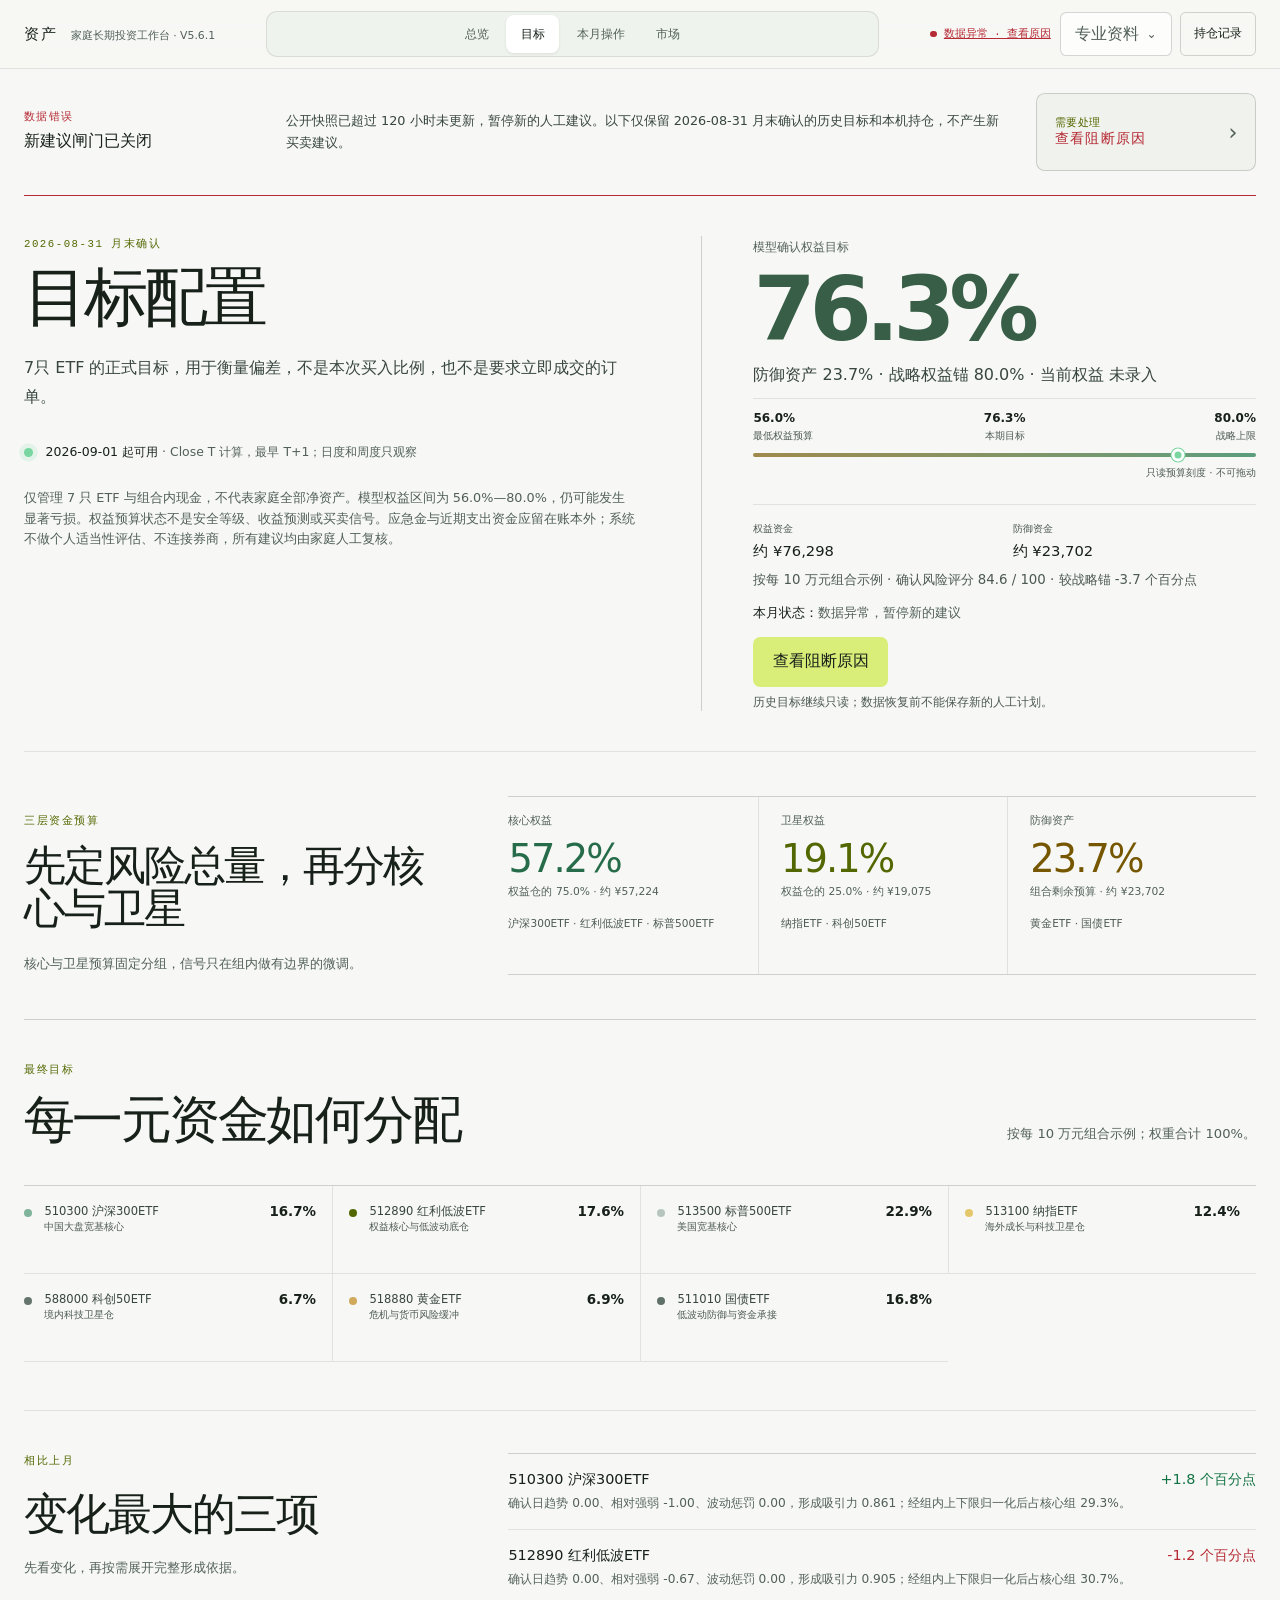
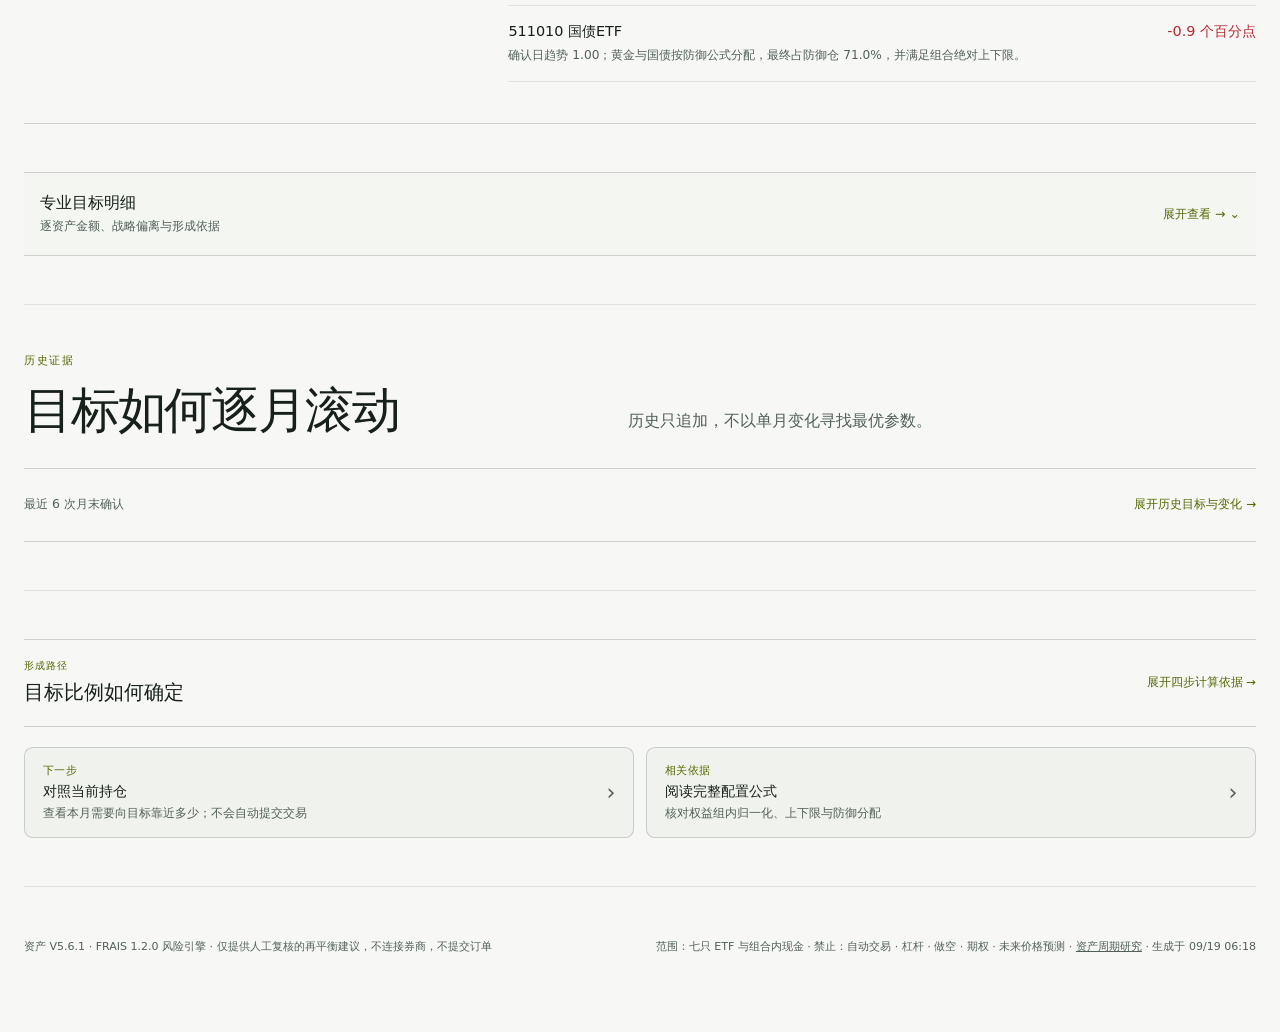
==== allocation/index.html @ 456ea020 "data: refresh Asset public snapshot" ====
<!doctype html>
<html lang="zh-CN">
  <head>
    <meta charset="UTF-8" />
    <meta name="viewport" content="width=device-width, initial-scale=1.0" />
    <meta name="color-scheme" content="dark" />
    <meta name="theme-color" content="#0a0f0e" />
    <meta name="description" content="资产月末确认目标配置：七只ETF的核心、卫星、防御目标与形成原因。" />
    <link rel="icon" href="data:image/svg+xml,%3Csvg xmlns='http://www.w3.org/2000/svg' viewBox='0 0 64 64'%3E%3Crect width='64' height='64' rx='16' fill='%230a0f0e'/%3E%3Cpath d='M16 16h33v8H25v8h20v8H25v16h-9z' fill='%23d7f26f'/%3E%3C/svg%3E" />
    <title>目标配置 · 资产</title>
    <script type="module" crossorigin src="../assets/main-BMGqQ084.js"></script>
    <link rel="stylesheet" crossorigin href="../assets/main-VPUHg8GL.css">
  </head>
  <body data-page="allocation" data-root="../">
    <a class="skip-link" href="#main">跳到主要内容</a>
    <div id="app" aria-busy="true"><div class="boot-screen"><span>F5</span><p>正在形成目标配置…</p></div></div>
  </body>
</html>
---- assets/main-VPUHg8GL.css ----
:root{--lightningcss-light:initial;--lightningcss-dark: ;--lightningcss-light: ;--lightningcss-dark:initial;color-scheme:dark;--bg:#0a0f0e;--surface:#111816;--surface-2:#17201d;--ink:#f0f4ee;--soft:#c5cec8;--muted:#87938d;--faint:#66706b;--line:#e9f3ec17;--line-strong:#e9f3ec2b;--accent:#d7f26f;--positive:#79d6a0;--negative:#ef7076;--warning:#e8cd68;--content:1320px;background:var(--bg);color:var(--ink);font-synthesis:none;text-rendering:optimizelegibility;--lightningcss-light:initial;--lightningcss-dark: ;color-scheme:light dark;font-family:-apple-system,BlinkMacSystemFont,PingFang SC,Microsoft YaHei,system-ui,sans-serif}@media (prefers-color-scheme:dark){:root{--lightningcss-light: ;--lightningcss-dark:initial}}.allocation-changes li span{font-size:.9rem;font-weight:540}.allocation-changes li strong{font-size:.9rem}.target-detail-disclosure>summary::-webkit-details-marker{display:none}.portfolio-assets-disclosure>summary::-webkit-details-marker{display:none}.portfolio-audit-disclosure>summary::-webkit-details-marker{display:none}.market-disclosure>summary::-webkit-details-marker{display:none}.data-disclosure>summary::-webkit-details-marker{display:none}.data-disclosure>section{margin-top:0}.portfolio-help{margin-top:1.5rem}@media (prefers-color-scheme:light){:root{--bg:#f7f8f5;--surface:#fff;--surface-2:#edf1eb;--ink:#172019;--soft:#38463e;--muted:#5c6962;--faint:#6d7872;--line:#1720191a;--line-strong:#1720192e;--accent:#647b00;--positive:#147345;--negative:#b52a35;--warning:#8a6500}.topbar{background:#f7f8f5e8}input,select{background:#fff}.dialog-actions{background:#fffffff5}.primary{color:#172019;background:#d9ed79}.allocation-bar i{color:#101710}.professional-nav>div{box-shadow:0 24px 70px #1e282224}.markdown-body pre{background:#edf1eb}dialog::backdrop{background:#232b2561}}@media (max-width:820px){.overview-onboarding,.allocation-changes{grid-template-columns:1fr;gap:2rem}.portfolio-summary{grid-template-columns:1fr 1fr}.portfolio-summary>div:nth-child(3){border-left:0;border-top:1px solid var(--line);padding-left:0}.portfolio-summary>div:nth-child(4){border-top:1px solid var(--line)}.decision-row{grid-template-columns:1fr auto}.decision-path-values,.advice-reason{grid-column:1/-1}.professional-nav>div{width:auto;position:fixed;top:68px;left:16px;right:16px}}@media (max-width:560px){.scope-disclosure,.cadence-summary{font-size:.8rem!important}.overview-onboarding{min-height:0;padding:2.75rem 0}.target-detail-disclosure>summary,.portfolio-assets-disclosure>summary,.portfolio-audit-disclosure>summary,.market-disclosure>summary,.data-disclosure>summary{gap:.8rem;min-height:72px}.target-detail-disclosure>summary em,.portfolio-assets-disclosure>summary>strong,.portfolio-audit-disclosure>summary>strong,.market-disclosure>summary>strong,.data-disclosure>summary>strong{font-size:0}.target-detail-disclosure>summary em:after,.portfolio-assets-disclosure>summary>strong:after,.portfolio-audit-disclosure>summary>strong:after,.market-disclosure>summary>strong:after,.data-disclosure>summary>strong:after{content:"展开";font-size:.75rem}.decision-path-values{grid-template-columns:1fr 16px 1fr;align-items:start}.decision-path-values i:nth-of-type(2){display:none}.decision-path-values div:nth-of-type(3),.decision-path-values div:nth-of-type(4){margin-top:.65rem}.portfolio-summary strong{font-size:1rem}.professional-nav>summary{width:40px;height:40px}}*{box-sizing:border-box}html{scroll-behavior:smooth;scroll-padding-top:92px}body{background:var(--bg);min-width:320px;color:var(--ink);margin:0}button,input{color:inherit;font:inherit}a{color:inherit}button:focus-visible,a:focus-visible,input:focus-visible,select:focus-visible,summary:focus-visible{outline:2px solid var(--accent);outline-offset:3px}.skip-link{z-index:100;background:var(--accent);color:#12180f;padding:.7rem 1rem;text-decoration:none;position:fixed;top:-4rem;left:1rem}.skip-link:focus{top:1rem}.visually-hidden{clip:rect(0, 0, 0, 0)!important;white-space:nowrap!important;border:0!important;width:1px!important;height:1px!important;margin:-1px!important;padding:0!important;position:absolute!important;overflow:hidden!important}.boot-screen,.fatal{text-align:center;place-content:center;justify-items:center;gap:1.2rem;min-height:100svh;padding:2rem;display:grid}.boot-screen span{border:1px solid var(--line-strong);width:5rem;height:5rem;color:var(--accent);border-radius:50%;place-items:center;font:500 1.1rem/1 IBM Plex Mono,monospace;animation:1.8s ease-in-out infinite pulse;display:grid}.boot-screen p,.fatal p{color:var(--muted)}.fatal h1{letter-spacing:-.06em;max-width:700px;margin:0;font-size:clamp(2.3rem,6vw,5rem)}.shell{--regime:var(--warning);min-height:100svh}.topbar{z-index:20;border-bottom:1px solid var(--line);-webkit-backdrop-filter:blur(18px);backdrop-filter:blur(18px);background:#0a0f0ee8;position:sticky;top:0}.topbar-inner{width:min(var(--content), calc(100% - 48px));grid-template-columns:auto 1fr auto;align-items:center;gap:clamp(1.5rem,4vw,4rem);min-height:68px;margin:0 auto;display:grid}.brand{white-space:nowrap;align-items:baseline;gap:.8rem;text-decoration:none;display:flex}.brand b{letter-spacing:.13em;font-size:.93rem}.brand span{color:var(--muted);font-size:.68rem}.page-nav{justify-content:center;align-items:stretch;gap:1.5rem;height:68px;display:flex}.page-nav a{color:var(--muted);white-space:nowrap;align-items:center;font-size:.76rem;text-decoration:none;transition:color .18s;display:flex;position:relative}.page-nav a:hover,.page-nav a[aria-current=page]{color:var(--ink)}.page-nav a[aria-current=page]:after{content:"";background:var(--regime);height:2px;position:absolute;bottom:-1px;left:0;right:0}.nav-short{display:none}.top-actions{white-space:nowrap;align-items:center;gap:1rem;display:flex}.data-stamp{color:var(--muted);align-items:center;gap:.45rem;font:.66rem/1 IBM Plex Mono,monospace;display:flex}.data-stamp i{background:currentColor;border-radius:50%;width:.4rem;height:.4rem}.data-stamp.data-good{color:var(--positive)}.data-stamp.data-bad{color:var(--negative)}.quiet-button,.primary,.secondary,.text-button,.danger-link{cursor:pointer;border:0;transition:transform .18s,border-color .18s,background .18s,color .18s}.quiet-button{border:1px solid var(--line-strong);background:0 0;border-radius:.35rem;padding:.55rem .8rem;font-size:.74rem}.quiet-button:hover,.secondary:hover{border-color:var(--accent);background:#d7f26f0f}.quiet-button:active,.primary:active,.secondary:active{transform:scale(.98)}main,footer{width:min(var(--content), calc(100% - 48px));margin:0 auto}.data-error-banner{border-bottom:1px solid var(--negative);grid-template-columns:230px 1fr auto;align-items:center;gap:2rem;min-height:112px;padding:1.5rem 0;display:grid}.data-error-banner span,.data-error-banner strong{display:block}.data-error-banner span{color:var(--negative);letter-spacing:.12em;font:500 .68rem/1 IBM Plex Mono,monospace}.data-error-banner strong{margin-top:.5rem;font-size:1rem}.data-error-banner p{color:var(--soft);margin:0;font-size:.8rem;line-height:1.7}.data-error-banner a{color:var(--negative);white-space:nowrap;font-size:.76rem;text-decoration:none}.data-triage{border-bottom:1px solid var(--line-strong);grid-template-columns:minmax(230px,.8fr) minmax(420px,1.4fr) minmax(190px,.6fr);align-items:center;gap:2rem;min-height:150px;display:grid}.data-triage h2{margin:0;font-size:1.5rem;font-weight:540}.data-triage ol{gap:.7rem;margin:0;padding:0;list-style:none;display:grid}.data-triage li{color:var(--soft);grid-template-columns:28px 1fr;gap:.7rem;font-size:.73rem;line-height:1.5;display:grid}.data-triage li b{color:var(--accent);font:500 .65rem/1.5 IBM Plex Mono,monospace}.data-triage aside{border-left:1px solid var(--line);padding-left:1.5rem}.data-triage aside span,.data-triage aside strong,.data-triage aside small{display:block}.data-triage aside span,.data-triage aside small{color:var(--muted);font-size:.62rem;line-height:1.5}.data-triage aside strong{text-overflow:ellipsis;margin:.5rem 0;font:500 .68rem/1.4 IBM Plex Mono,monospace;overflow:hidden}.asset-overview-hero{border-bottom:1px solid var(--line-strong);grid-template-columns:minmax(0,1fr) auto;align-items:center;gap:3rem;min-height:320px;padding:2.75rem 0;display:grid}.asset-overview-title>span{color:var(--muted);font-size:.78rem;display:block}.asset-overview-title h1{letter-spacing:-.065em;margin:.45rem 0 1.2rem;font-size:clamp(3.5rem,6.5vw,5.7rem);font-weight:560;line-height:.92}.asset-overview-title h1.baseline-empty{max-width:720px;font-size:clamp(2.7rem,5.2vw,4.5rem);line-height:1}.asset-overview-title>div{flex-wrap:wrap;align-items:baseline;gap:.45rem 1rem;display:flex}.asset-overview-title>div strong{font-size:1.2rem;font-weight:550}.asset-overview-title>div span{color:var(--muted);font-size:.7rem}.asset-overview-title>p:last-child{color:var(--muted);margin:1.35rem 0 0;font-size:.76rem}.asset-overview-hero>aside{gap:.8rem;min-width:185px;display:grid}.asset-overview-hero>aside small{max-width:190px;color:var(--faint);font-size:.64rem;line-height:1.5}.asset-v5-hero{grid-template-columns:minmax(0,1fr) minmax(270px,340px)}.monthly-action{border-left:1px solid var(--line-strong);padding:1.5rem 0 1.5rem 2rem}.monthly-action>span,.monthly-action>strong,.monthly-action>small{display:block}.monthly-action>span{color:var(--faint);letter-spacing:.08em;font-size:.67rem}.monthly-action>strong{letter-spacing:-.045em;margin-top:.7rem;font-size:clamp(1.7rem,3vw,2.7rem);font-weight:550}.monthly-action>p{color:var(--soft);margin:.8rem 0;font-size:.8rem;line-height:1.7}.monthly-action>small{margin-bottom:1.2rem;max-width:none!important}.monthly-action>a{justify-content:center;text-decoration:none;display:inline-flex}.monthly-action>button{margin-left:.5rem}.cadence-inline{border-bottom:1px solid var(--line-strong);min-height:66px;color:var(--muted);justify-content:center;align-items:center;gap:clamp(.7rem,2.5vw,2.5rem);font-size:.7rem;display:flex}.cadence-inline b{color:var(--ink);margin-right:.3rem;font-weight:540}.cadence-inline i{color:var(--faint);font-style:normal}.amounts-hidden .private-amount{filter:blur(10px);-webkit-user-select:none;user-select:none}.overview-curve-section{border-bottom:1px solid var(--line-strong);padding:3.8rem 0 3.2rem}.overview-curve-head{justify-content:space-between;align-items:end;gap:2rem;display:flex}.overview-curve-head h2{letter-spacing:-.045em;margin:0;font-size:clamp(2rem,3.2vw,3.2rem);font-weight:550;line-height:1}.overview-controls{gap:1rem;display:flex}.overview-controls span{border:1px solid var(--line-strong);display:flex}.overview-controls button{color:var(--muted);cursor:pointer;background:0 0;border:0;padding:.55rem .8rem;font-size:.68rem}.overview-controls button[aria-pressed=true]{background:var(--surface-2);color:var(--accent)}.asset-curve{min-height:310px;margin-top:2.4rem}.asset-curve svg{width:100%;height:310px;overflow:visible}.asset-curve-line{fill:none;stroke:var(--accent);stroke-width:2.3px;vector-effect:non-scaling-stroke}.asset-curve-area{fill:color-mix(in srgb, var(--accent) 6%, transparent)}.asset-curve circle{fill:var(--warning);stroke:var(--bg);stroke-width:2px}.asset-curve text{fill:var(--faint);font:18px IBM Plex Mono,monospace}.asset-curve .curve-date{font-size:15px}.asset-curve .curve-date.end{text-anchor:end}.overview-empty{border:1px dashed var(--line-strong);text-align:center;place-content:center;justify-items:center;height:280px;display:grid}.overview-empty strong{font-size:1.3rem;font-weight:540}.overview-empty p{max-width:460px;color:var(--muted);font-size:.77rem;line-height:1.7}.curve-ledger,.ledger-status,.record-summary,.local-quality-grid{border-top:1px solid var(--line);border-bottom:1px solid var(--line);grid-template-columns:repeat(4,1fr);display:grid}.curve-ledger{grid-template-columns:repeat(6,1fr)}.curve-ledger>span,.ledger-status>span,.record-summary>span{color:var(--muted);padding:1rem 1.2rem;font-size:.67rem}.curve-ledger>span:first-child,.ledger-status>span:first-child,.record-summary>span:first-child{padding-left:0}.curve-ledger>span+span,.ledger-status>span+span,.record-summary>span+span{border-left:1px solid var(--line)}.curve-ledger strong,.ledger-status strong,.record-summary strong{color:var(--ink);margin-top:.35rem;font-size:.84rem;font-weight:540;display:block}.asset-group-overview{border-top:1px solid var(--line-strong);border-bottom:1px solid var(--line-strong);grid-template-columns:repeat(4,1fr);display:grid}.asset-group-overview article{min-width:0;padding:1.5rem 1.35rem}.asset-group-overview article:first-child{padding-left:0}.asset-group-overview article+article{border-left:1px solid var(--line)}.asset-group-overview article>div{grid-template-columns:1fr auto;gap:.35rem .8rem;display:grid}.asset-group-overview article>div>span{color:var(--muted);font-size:.7rem}.asset-group-overview article>div>strong{font-size:1.55rem;font-weight:540}.asset-group-overview article>div>b{color:var(--soft);grid-column:1/-1;font-size:.75rem;font-weight:500}.asset-group-overview article>p{min-height:4.3em;color:var(--muted);font-size:.7rem;line-height:1.55}.asset-group-overview ul{margin:1.2rem 0 0;padding:0;list-style:none}.asset-group-overview li{border-top:1px solid var(--line);color:var(--soft);justify-content:space-between;gap:.6rem;padding:.55rem 0;font-size:.67rem;display:flex}.asset-group-overview li strong{color:var(--ink);font-weight:520}.overview-action{border-bottom:1px solid var(--line-strong);grid-template-columns:1fr 340px;align-items:center;gap:4rem;min-height:230px;padding:3rem 0;display:grid}.overview-action h2{color:var(--positive);letter-spacing:-.055em;margin:0;font-size:clamp(2.4rem,5vw,4.5rem);font-weight:550;line-height:.95}.overview-action.warning h2{color:var(--warning)}.overview-action.negative h2{color:var(--negative)}.overview-action p{max-width:680px;color:var(--muted);line-height:1.7}.overview-action>div:last-child{border-left:1px solid var(--line-strong);padding-left:2rem}.overview-action>div:last-child span,.overview-action>div:last-child small{color:var(--muted);font-size:.67rem;display:block}.overview-action>div:last-child strong{margin:.5rem 0;font-size:1.25rem;font-weight:540;display:block}.overview-action a{color:var(--accent);margin-top:1rem;font-size:.72rem;text-decoration:none;display:inline-block}.overview-risk-details{border-bottom:1px solid var(--line-strong)}.overview-risk-details>summary{cursor:pointer;justify-content:space-between;align-items:center;gap:2rem;min-height:110px;list-style:none;display:flex}.overview-risk-details>summary::-webkit-details-marker{display:none}.overview-risk-details>summary span b,.overview-risk-details>summary span small{display:block}.overview-risk-details>summary span b{font-size:1.15rem}.overview-risk-details>summary span small{color:var(--muted);margin-top:.35rem;font-size:.68rem}.overview-risk-details>summary>strong{color:var(--regime);font-size:1.4rem;font-weight:540}.overview-risk-body{border-top:1px solid var(--line)}.cadence-panel{border-bottom:1px solid var(--line-strong);grid-template-columns:minmax(300px,.85fr) minmax(560px,1.15fr);align-items:center;gap:clamp(3rem,7vw,7rem);padding:3.5rem 0;display:grid}.cadence-action h2{color:var(--positive);letter-spacing:-.05em;margin:0;font-size:clamp(2.2rem,4.5vw,4rem);font-weight:550;line-height:1}.cadence-action>p:not(.eyebrow){max-width:40rem;color:var(--muted);margin:1rem 0 1.5rem;font-size:.8rem;line-height:1.7}.cadence-action dl{border-top:1px solid var(--line);grid-template-columns:repeat(3,1fr);margin:0;display:grid}.cadence-action dl div{padding:.8rem .8rem 0 0}.cadence-action dt{color:var(--faint);font-size:.64rem}.cadence-action dd{margin:.35rem 0 0;font-size:.76rem}.cadence-panel ol{border-top:1px solid var(--line-strong);margin:0;padding:0;list-style:none}.cadence-panel li{border-bottom:1px solid var(--line);grid-template-columns:72px 150px 1fr;align-items:center;gap:1rem;min-height:82px;display:grid;position:relative}.cadence-panel li:before{content:"";background:var(--accent);width:2px;height:0;transition:height .25s;position:absolute;left:0}.cadence-panel li.current:before,.cadence-panel li:hover:before{height:56%}.cadence-panel li span,.cadence-panel li small{color:var(--muted);font-size:.68rem;line-height:1.5}.cadence-panel li strong{font-size:.82rem;font-weight:540}.model-integrity{border-bottom:1px solid var(--line-strong);grid-template-columns:230px 1fr;align-items:start;gap:2rem;padding:1.35rem 0;display:grid}.model-integrity>div:first-child span,.model-integrity>div:first-child strong{display:block}.model-integrity>div:first-child span{color:var(--muted);font-size:.68rem}.model-integrity>div:first-child strong{color:var(--positive);margin-top:.45rem;font-size:1rem;font-weight:540}.model-integrity.failed>div:first-child strong{color:var(--negative)}.model-integrity>div:last-child{border-left:1px solid var(--line);grid-template-columns:repeat(5,1fr);display:grid}.model-integrity>div:last-child>span{min-width:0;padding:0 1rem}.model-integrity i{background:var(--positive);border-radius:50%;width:.42rem;height:.42rem;margin-right:.45rem;display:inline-block}.model-integrity.failed i{background:var(--negative)}.model-integrity b{font-size:.7rem;font-weight:540}.model-integrity small{color:var(--faint);margin-top:.45rem;font-size:.61rem;line-height:1.5;display:block}.local-quality-grid{grid-template-columns:repeat(3,1fr)}.local-quality-grid>div{padding:1.2rem 1.3rem}.local-quality-grid>div:nth-child(3n+1){padding-left:0}.local-quality-grid>div:not(:nth-child(3n+1)){border-left:1px solid var(--line)}.local-quality-grid>div:nth-child(n+4){border-top:1px solid var(--line)}.local-quality-grid span{color:var(--muted);font-size:.67rem;display:block}.local-quality-grid strong{margin-top:.45rem;font-size:.9rem;font-weight:540;display:block}.cash-flow-history{border-top:1px solid var(--line);margin-top:1.5rem}.cash-flow-history summary{color:var(--soft);cursor:pointer;padding:1rem 0;font-size:.76rem}.cash-flow-history>p{color:var(--muted);font-size:.74rem}.decision-header{border-bottom:1px solid var(--line);grid-template-columns:minmax(0,1.15fr) minmax(320px,.85fr);align-items:center;gap:clamp(3rem,8vw,8rem);min-height:410px;padding:3.5rem 0;display:grid}.decision-primary>p:not(.eyebrow){max-width:45rem;color:var(--soft);margin:1.4rem 0 0;font-size:.95rem;line-height:1.75}.decision-number{grid-template-columns:auto 1fr;align-items:end;gap:.45rem 1.5rem;display:grid}.decision-number span{color:var(--muted);grid-column:1/-1;font-size:.76rem}.decision-number strong{color:var(--regime);letter-spacing:-.07em;font-size:clamp(4rem,7vw,6rem);font-weight:560;line-height:.85}.decision-number small{color:var(--soft);padding-bottom:.35rem;font-size:.76rem}.decision-context{border-left:1px solid var(--line-strong);padding-left:clamp(2rem,5vw,5rem)}.budget-state,.decision-outcome{padding:1.25rem 0}.budget-state{border-bottom:1px solid var(--line)}.budget-state span,.decision-outcome span,.budget-state small,.decision-outcome small{color:var(--muted);font-size:.68rem;display:block}.budget-state strong{letter-spacing:-.05em;margin:.55rem 0;font-size:clamp(2.2rem,4vw,3.6rem);font-weight:550;line-height:1;display:block}.decision-outcome strong{margin:.5rem 0;font-size:1.35rem;font-weight:540;display:block}.decision-outcome.positive strong{color:var(--positive)}.decision-outcome.warning strong{color:var(--warning)}.decision-outcome.negative strong{color:var(--negative)}.decision-outcome a{color:var(--accent);margin-top:1rem;font-size:.74rem;text-decoration:none;display:inline-block}.observation-strip{border-bottom:1px solid var(--line-strong);grid-template-columns:repeat(4,minmax(0,1fr)) minmax(240px,1.2fr);align-items:stretch;display:grid}.observation-strip>div,.observation-strip aside{min-width:0;padding:1.15rem 1.3rem}.observation-strip>div:first-child{padding-left:0}.observation-strip>div+div,.observation-strip aside{border-left:1px solid var(--line)}.observation-strip span,.observation-strip small{color:var(--muted);font-size:.65rem;display:block}.observation-strip strong{margin-top:.4rem;font-size:.95rem;font-weight:530;display:block}.observation-strip aside{background:#ffffff05}.observation-strip aside strong{color:var(--soft);margin-bottom:.3rem}.risk-hero{border-bottom:1px solid var(--line);grid-template-columns:1.15fr .85fr;align-items:center;gap:clamp(3rem,8vw,8rem);min-height:540px;padding:4rem 0;display:grid;position:relative}.risk-hero:before{content:"";z-index:-1;background:color-mix(in srgb, var(--regime) 10%, transparent);filter:blur(100px);pointer-events:none;border-radius:50%;width:32rem;height:32rem;position:absolute;top:8%;right:2%}.eyebrow{color:var(--accent);letter-spacing:.14em;text-transform:uppercase;margin:0 0 1rem;font:500 .67rem/1.5 IBM Plex Mono,monospace}.risk-hero-label{color:var(--muted);font-size:.82rem;display:block}.risk-hero h1{color:var(--regime);letter-spacing:-.075em;margin:.7rem 0 0;font-size:clamp(4.7rem,8vw,6rem);font-weight:560;line-height:.9}.risk-observation{border-left:1px solid var(--line-strong);padding-left:clamp(2rem,5vw,5rem)}.risk-observation h2{letter-spacing:-.06em;margin:0;font-size:clamp(2.4rem,5vw,4.25rem);font-weight:560;line-height:.95}.risk-observation h2 span{color:var(--regime);letter-spacing:0;margin-top:.9rem;font-size:.32em;display:block}.lead{max-width:42rem;color:var(--soft);margin:2.2rem 0 0;font-size:clamp(1rem,1.7vw,1.28rem);line-height:1.8}.signal-stamp{color:var(--muted);align-items:center;gap:.8rem;margin-top:2rem;font-size:.78rem;display:flex}.signal-stamp i{background:var(--regime);width:.55rem;height:.55rem;box-shadow:0 0 0 .3rem color-mix(in srgb, var(--regime) 15%, transparent);border-radius:50%}.signal-stamp strong{color:var(--ink);font-weight:500}.score{aspect-ratio:1;justify-self:center;place-items:center;width:min(28vw,320px);display:grid;position:relative}.score-ring{background:conic-gradient(var(--regime) calc(var(--score) * 1%), #ffffff12 0);border-radius:50%;transition:background .5s;position:absolute;inset:0;transform:rotate(-90deg);-webkit-mask:radial-gradient(circle,#0000 0 58%,#000 59%);mask:radial-gradient(circle,#0000 0 58%,#000 59%)}.score>div:last-child{text-align:center;gap:.65rem;display:grid}.score strong{letter-spacing:-.07em;font-size:clamp(3.6rem,7vw,6.4rem);font-weight:500;line-height:1}.score span{color:var(--muted);letter-spacing:.08em;font:.68rem/1.3 IBM Plex Mono,monospace}.compact-score{justify-self:start;width:min(18vw,180px);margin-top:2rem}.compact-score strong{font-size:clamp(2.5rem,4vw,3.8rem)}.status-rail{border-bottom:1px solid var(--line-strong);grid-template-columns:repeat(4,1fr);display:grid}.status-rail>div{min-width:0;padding:1.3rem 1.5rem}.status-rail>div:first-child{padding-left:0}.status-rail>div+div{border-left:1px solid var(--line)}.status-rail span,.status-rail small{color:var(--muted);font-size:.68rem;display:block}.status-rail strong{margin:.5rem 0 .35rem;font-size:1.2rem;font-weight:530;display:block}.page-intro{border-bottom:1px solid var(--line);flex-direction:column;justify-content:center;align-items:flex-start;min-height:300px;padding:3.5rem 0;display:flex}.page-intro h1{letter-spacing:-.055em;max-width:900px;margin:0;font-size:clamp(3rem,5vw,4.5rem);font-weight:600;line-height:.94}.page-intro>p:not(.eyebrow){max-width:680px;color:var(--soft);margin:1.6rem 0 0;font-size:1rem;line-height:1.75}.page-intro>.primary{margin-top:2rem}.page-intro>.page-links{margin-top:1.8rem}.model-intro{min-height:420px}.section{border-bottom:1px solid var(--line);padding:clamp(4.5rem,7vw,6rem) 0}.section.first{padding-top:3.25rem}.section.compact{padding-top:5rem;padding-bottom:5rem}.section-head{grid-template-columns:minmax(0,.9fr) minmax(330px,1.1fr);align-items:end;gap:clamp(2rem,7vw,7rem);margin-bottom:4rem;display:grid}.section-head h2{letter-spacing:-.045em;max-width:46rem;margin:0;font-size:clamp(2.15rem,3.8vw,3.65rem);font-weight:550;line-height:1.03}.section-head>p{max-width:48rem;color:var(--muted);margin:0;line-height:1.8}.factor-list{border-top:1px solid var(--line-strong)}.factor{border-bottom:1px solid var(--line);grid-template-columns:4rem minmax(260px,.9fr) minmax(180px,.55fr) minmax(260px,.8fr);align-items:center;gap:2rem;min-height:9.5rem;display:grid}.factor-index{color:var(--accent);font:500 .8rem/1 IBM Plex Mono,monospace}.factor-title{justify-content:space-between;align-items:baseline;gap:1rem;display:flex}.factor-title h3{margin:0;font-size:1.08rem;font-weight:550}.factor-title strong{font-size:1.65rem;font-weight:500}.track{background:#ffffff12;height:3px;margin-top:1rem}.track i{background:var(--regime);height:100%;transition:width .7s cubic-bezier(.2,.8,.2,1);display:block}.factor-score>span{color:var(--faint);margin-top:.45rem;font:.64rem/1.3 IBM Plex Mono,monospace;display:block}.factor-score .track{margin-top:.55rem}.factor>p{color:var(--muted);font-size:.86rem;line-height:1.7}.factor>p strong{color:var(--soft);font-weight:500}.factor-impact span,.factor-impact small{color:var(--faint);font-size:.65rem;line-height:1.5;display:block}.factor-impact strong{margin:.45rem 0 .3rem;font-size:1rem;font-weight:530;display:block}.reconciliation,.drawdown-scopes,.benchmark-questions{border-top:1px solid var(--line-strong);border-bottom:1px solid var(--line-strong);grid-template-columns:repeat(4,1fr);margin-top:3rem;display:grid}.reconciliation>div,.drawdown-scopes>div,.benchmark-questions>div{min-width:0;padding:1.25rem 1.35rem}.reconciliation>div:first-child,.drawdown-scopes>div:first-child,.benchmark-questions>div:first-child{padding-left:0}.reconciliation>div+div,.drawdown-scopes>div+div,.benchmark-questions>div+div{border-left:1px solid var(--line)}.reconciliation span,.reconciliation small,.drawdown-scopes span,.drawdown-scopes small{color:var(--muted);font-size:.66rem;line-height:1.5;display:block}.reconciliation strong,.drawdown-scopes strong{margin:.5rem 0 .35rem;font-size:1.05rem;font-weight:530;line-height:1.4;display:block}.drawdown-scopes{grid-template-columns:repeat(3,1fr);margin:0 0 3.5rem}.stability-layout{grid-template-columns:minmax(0,1.2fr) minmax(320px,.8fr);gap:clamp(3rem,7vw,7rem);display:grid}.stability-layout h3{letter-spacing:-.025em;margin:0 0 1.5rem;font-size:1.55rem;font-weight:540}.stability-list{border-top:1px solid var(--line-strong)}.stability-row{border-bottom:1px solid var(--line);grid-template-columns:1fr auto auto;align-items:center;gap:1.5rem;padding:1rem 0;display:grid}.stability-row span strong,.stability-row span small,.stability-row em small{display:block}.stability-row span strong{font-size:.78rem;font-weight:540}.stability-row span small,.stability-row em small{color:var(--faint);margin-top:.25rem;font-size:.62rem}.stability-row b{font-size:.74rem;font-weight:530}.stability-row em{color:var(--muted);text-align:right;font-size:.7rem;font-style:normal}.rs-audit{border-left:1px solid var(--line-strong);padding-left:clamp(1rem,4vw,4rem)}.rs-audit dl{grid-template-columns:1fr 1fr;gap:1rem;margin:0 0 1.5rem;display:grid}.rs-audit dl div{border-top:1px solid var(--line);padding-top:.8rem}.rs-audit dt{color:var(--faint);font-size:.64rem}.rs-audit dd{margin:.4rem 0 0;font-size:1.05rem}.rs-audit ol{border-top:1px solid var(--line);margin:0;padding:0;list-style:none}.rs-audit li{border-bottom:1px solid var(--line);grid-template-columns:22px 1fr auto;align-items:center;gap:.7rem;padding:.8rem 0;display:grid}.rs-audit li span,.rs-audit li small{color:var(--faint);font-size:.62rem}.rs-audit li strong,.rs-audit li b{font-size:.72rem;font-weight:530}.rs-audit li small{grid-column:2}.rs-audit>p{color:var(--muted);font-size:.72rem;line-height:1.65}.history-band{grid-template-columns:190px 1fr;align-items:end;gap:3rem;min-height:260px;margin-top:4rem;display:grid}.history-band span{color:var(--muted);font-size:.75rem;display:block}.history-band strong{margin-top:.6rem;font-size:2.5rem;font-weight:500;display:block}.history-band small{color:var(--faint);margin-top:.5rem;display:block}.sparkline{width:100%;height:190px;display:block;overflow:visible}.sparkline path{fill:none;stroke:var(--regime);stroke-width:2px;vector-effect:non-scaling-stroke}.risk-delta-strip{border-top:1px solid var(--line-strong);border-bottom:1px solid var(--line-strong);grid-template-columns:repeat(4,1fr);margin-top:4rem;display:grid}.risk-delta-strip>div{min-width:0;padding:1.4rem 1.5rem}.risk-delta-strip>div:first-child{padding-left:0}.risk-delta-strip>div+div{border-left:1px solid var(--line)}.risk-delta-strip span{color:var(--muted);font-size:.72rem;display:block}.risk-delta-strip strong{letter-spacing:-.03em;margin-top:.6rem;font-size:1.45rem;font-weight:520;display:block}.risk-delta-strip small{color:var(--faint);margin-top:.4rem;font-size:.67rem;line-height:1.4;display:block}.risk-concentration{border-top:1px solid var(--line-strong);border-bottom:1px solid var(--line-strong);grid-template-columns:minmax(300px,.8fr) minmax(420px,1.2fr) auto;align-items:center;gap:clamp(2rem,5vw,5rem);min-height:132px;margin-bottom:3rem;padding:1.5rem 0;display:grid}.risk-concentration span,.risk-concentration strong{display:block}.risk-concentration span{color:var(--warning);letter-spacing:.12em;font:500 .68rem/1 IBM Plex Mono,monospace}.risk-concentration strong{max-width:34rem;margin-top:.55rem;font-size:1.2rem;font-weight:550;line-height:1.4}.risk-concentration p{color:var(--muted);margin:0;font-size:.78rem;line-height:1.75}.risk-concentration small{max-width:150px;color:var(--faint);font-size:.67rem;line-height:1.55}.risk-ownership{grid-template-columns:minmax(280px,.75fr) minmax(480px,1.25fr);align-items:start;gap:clamp(3rem,7vw,7rem);display:grid}.risk-ownership-summary h3{letter-spacing:-.04em;max-width:26rem;margin:0;font-size:clamp(1.8rem,3.2vw,3rem);font-weight:550;line-height:1.1}.risk-ownership-summary>p:not(.eyebrow){max-width:34rem;color:var(--muted);font-size:.84rem;line-height:1.8}.risk-ownership-summary dl{grid-template-columns:1fr 1fr;gap:1rem;margin:2rem 0 0;display:grid}.risk-ownership-summary dl div{border-top:1px solid var(--line);padding-top:.8rem}.risk-ownership-summary dt{color:var(--faint);font-size:.68rem}.risk-ownership-summary dd{margin:.45rem 0 0;font-size:1.25rem}.risk-owner-list{border-top:1px solid var(--line)}.risk-owner{border-bottom:1px solid var(--line);grid-template-columns:minmax(120px,.55fr) minmax(260px,1.45fr) 76px;align-items:center;gap:1.2rem;min-height:92px;display:grid}.risk-owner-name strong{font-size:.81rem;font-weight:540;display:block}.risk-owner-name small{color:var(--faint);margin-top:.3rem;font:.62rem/1.3 IBM Plex Mono,monospace;display:block}.risk-owner-scales{gap:.65rem;display:grid}.risk-owner-scales>div{grid-template-columns:82px 1fr;align-items:center;gap:.7rem;display:grid}.risk-owner-scales span{color:var(--faint);font:.62rem/1.2 IBM Plex Mono,monospace}.risk-owner-value{text-align:right;font-size:.8rem;font-weight:540}.risk-owner-track{background:#ffffff0f;height:4px;display:block}.risk-owner-track b{transform-origin:0;height:100%;animation:.7s cubic-bezier(.2,.8,.2,1) both grow-line;display:block}.risk-owner-track.capital b{background:var(--soft);opacity:.62}.risk-owner-track.risk b{background:var(--regime)}.risk-owner-track.diversifier b{background:var(--positive);background-image:repeating-linear-gradient(135deg,#0000 0 3px,#0a0f0e73 3px 5px)}.market-intro{min-height:340px}.cycle-intro{min-height:245px;padding-top:2.8rem;padding-bottom:2.8rem}.cycle-section{padding-top:2.2rem;overflow:hidden}.cycle-health{border-top:1px solid var(--line-strong);border-bottom:1px solid var(--line);grid-template-columns:minmax(190px,.55fr) minmax(320px,1.45fr) auto;align-items:center;gap:1rem 2rem;min-height:58px;padding:.9rem 0;display:grid}.cycle-health strong{color:var(--positive);letter-spacing:.08em;font:500 .67rem/1.4 IBM Plex Mono,monospace}.cycle-health span{color:var(--soft);font-size:.72rem;line-height:1.55}.cycle-health small{color:var(--faint);text-align:right;font-size:.62rem;line-height:1.45}.cycle-health.is-error{border-color:color-mix(in srgb, var(--negative) 55%, var(--line))}.cycle-health.is-error strong{color:var(--negative)}.cycle-health.is-unknown strong{color:var(--warning)}.cycle-weekly{border-bottom:1px solid var(--line-strong);grid-template-columns:minmax(320px,1.15fr) minmax(330px,1fr) 150px;align-items:center;gap:clamp(2rem,5vw,5rem);min-height:178px;display:grid}.cycle-weekly h2{letter-spacing:-.04em;margin:0;font-size:clamp(1.8rem,3vw,2.8rem);font-weight:550}.cycle-weekly-title>p:last-child{max-width:47rem;color:var(--muted);margin:.75rem 0 0;font-size:.78rem;line-height:1.7}.cycle-weekly-move{grid-template-columns:72px 1fr;align-items:baseline;gap:.55rem 1rem;display:grid}.cycle-weekly-move span,.cycle-weekly-count span{color:var(--faint);font-size:.64rem}.cycle-weekly-move strong{color:var(--soft);font-size:.7rem;font-weight:520;line-height:1.6}.cycle-weekly-count{border-left:1px solid var(--line);padding-left:1.5rem}.cycle-weekly-count strong{letter-spacing:-.06em;margin-top:.35rem;font-size:3.1rem;font-weight:500;line-height:1;display:block}.cycle-weekly-count small{color:var(--faint);margin-top:.45rem;font-size:.59rem;display:block}.cycle-breadth{border-bottom:1px solid var(--line-strong);grid-template-columns:100px repeat(7,1fr);display:grid}.cycle-breadth>p,.cycle-breadth>div{min-width:0;margin:0;padding:.9rem .75rem}.cycle-breadth>p{color:var(--muted);padding-left:0;font-size:.67rem}.cycle-breadth>div{border-left:1px solid var(--line);border-top:2px solid var(--cycle-color)}.cycle-breadth strong,.cycle-breadth span,.cycle-breadth small{text-overflow:ellipsis;white-space:nowrap;display:block;overflow:hidden}.cycle-breadth strong{color:var(--cycle-color);font-size:.68rem;font-weight:550}.cycle-breadth span{color:var(--soft);margin-top:.4rem;font:.6rem/1.2 IBM Plex Mono,monospace}.cycle-breadth small{color:var(--faint);margin-top:.3rem;font-size:.55rem}.cycle-read-guide{border-top:1px solid var(--line-strong);border-bottom:1px solid var(--line-strong);grid-template-columns:repeat(5,1fr);margin-top:2.5rem;display:grid}.cycle-read-guide>summary{color:var(--soft);cursor:pointer;grid-column:1/-1;padding:1rem 0;font-size:.74rem}.cycle-read-guide>div{border-top:1px solid var(--line);min-width:0;padding:1.2rem}.cycle-read-guide>div:first-of-type{padding-left:0}.cycle-read-guide>div+div{border-left:1px solid var(--line)}.cycle-read-guide span{color:var(--accent);font:.6rem/1 IBM Plex Mono,monospace}.cycle-read-guide strong{margin-top:.6rem;font-size:.78rem;font-weight:540;display:block}.cycle-read-guide small{color:var(--faint);margin-top:.45rem;font-size:.64rem;line-height:1.55;display:block}.cycle-controls{border-bottom:1px solid var(--line-strong);grid-template-columns:auto minmax(320px,1fr) 180px;align-items:end;gap:2rem;padding:1.25rem 0;display:grid}.cycle-controls span{color:var(--muted);letter-spacing:.06em;justify-content:space-between;gap:1rem;margin-bottom:.65rem;font-size:.67rem;display:flex}.cycle-controls b{color:var(--ink)}.cycle-controls input{width:100%;height:2px;accent-color:var(--accent);border:0;padding:0}.cycle-controls select{border:1px solid var(--line-strong);background:var(--surface);width:100%;color:var(--ink);padding:.48rem .6rem;font-size:.72rem}.cycle-buttons{display:flex}.cycle-buttons button{border:1px solid var(--line-strong);min-height:35px;color:var(--muted);cursor:pointer;background:0 0;padding:.45rem .75rem}.cycle-buttons button+button{border-left:0}.cycle-buttons button[aria-pressed=true]{background:var(--accent);color:#111815}.cycle-status{border-bottom:1px solid var(--line);min-height:45px;color:var(--muted);flex-wrap:wrap;align-items:center;gap:.7rem 1.4rem;font:.62rem/1.4 IBM Plex Mono,monospace;display:flex}.cycle-status strong{color:var(--ink)}.cycle-status small{color:var(--faint);margin-left:auto}.cycle-scroll{min-width:1180px;padding-top:1.7rem}[data-cycle-board]{overflow-x:auto}.cycle-heads{grid-template-columns:repeat(7,1fr);gap:.45rem;margin-bottom:.45rem;display:grid}.cycle-heads>div{border-top:3px solid var(--cycle-color);background:color-mix(in srgb, var(--cycle-color) 10%, transparent);padding:.75rem}.cycle-heads strong{color:var(--cycle-color);font-size:1rem}.cycle-heads span{float:right;color:var(--faint);font:.65rem/1.5 IBM Plex Mono,monospace}.cycle-grid{grid-template-rows:repeat(8,132px);grid-template-columns:repeat(7,1fr);grid-auto-flow:column;gap:.45rem;display:grid}.cycle-tile{border:1px solid color-mix(in srgb, var(--cycle-color) 45%, var(--line));background:color-mix(in srgb, var(--cycle-color) 8%, var(--surface));cursor:pointer;min-width:0;padding:.7rem;transition:opacity .18s,transform .18s,border-color .18s;position:relative}.cycle-tile:hover,.cycle-tile:focus{z-index:5;border-color:var(--cycle-color);outline:0;transform:translateY(-3px)}.cycle-tile.is-pending{border-style:dashed;border-color:color-mix(in srgb, var(--cycle-color) 28%, var(--line));background:color-mix(in srgb, var(--cycle-color) 2%, var(--surface))}.cycle-tile.is-pending .cycle-no-data{opacity:.72}.cycle-tile.is-muted{opacity:.17}.cycle-tile>div{justify-content:space-between;gap:.5rem;display:flex}.cycle-tile h3{color:var(--ink);white-space:nowrap;text-overflow:ellipsis;margin:0;font-size:.72rem;font-weight:560;overflow:hidden}.cycle-tile>div>span{color:var(--muted);font:.6rem/1.2 IBM Plex Mono,monospace}.cycle-tile>small{color:var(--faint);letter-spacing:.05em;margin-top:.25rem;font:.52rem/1.2 IBM Plex Mono,monospace;display:block}.cycle-spark{width:100%;height:38px;margin-top:.25rem;display:block}.cycle-spark line{stroke:var(--line);stroke-width:.6px}.cycle-spark polyline{fill:none;stroke-width:1.6px;vector-effect:non-scaling-stroke}.cycle-no-data{height:38px;color:var(--faint);align-items:center;font-size:.55rem;display:flex}.cycle-tile>dl{grid-template-columns:1fr 1fr;gap:.5rem;margin:0;display:grid}.cycle-tile>dl div{min-width:0}.cycle-tile dt{color:var(--faint);white-space:nowrap;text-overflow:ellipsis;font-size:.52rem;overflow:hidden}.cycle-tile dd{color:var(--ink);margin:.15rem 0 0;font:.62rem/1.2 IBM Plex Mono,monospace}.cycle-tile>footer{color:var(--faint);justify-content:space-between;margin-top:.4rem;font-size:.5rem;display:flex}.cycle-dialog{border:1px solid var(--line-strong);width:min(680px,100vw - 2rem);max-height:min(800px,100svh - 3rem);color:var(--ink);background:#111817;border-radius:0;padding:2.5rem;overflow:auto;box-shadow:0 24px 70px #0000009e}.cycle-dialog::backdrop{-webkit-backdrop-filter:blur(5px);backdrop-filter:blur(5px);background:#020605c2}.cycle-dialog-close{z-index:2;float:right;border:1px solid var(--line-strong);color:var(--muted);cursor:pointer;background:#111817;padding:.45rem .7rem;font-size:.68rem;position:sticky;top:0}.cycle-dialog h2{letter-spacing:-.05em;margin:0;font-size:clamp(2.2rem,6vw,3.6rem);font-weight:550}.cycle-dialog h3{margin:0 0 .7rem;font-size:.88rem;font-weight:550}.cycle-dialog p{color:var(--muted);font-size:.77rem;line-height:1.75}.cycle-dialog section{border-top:1px solid var(--line);margin-top:2rem;padding-top:1.25rem}.cycle-dialog a{color:var(--accent);font-size:.72rem}.cycle-dialog-state{border-bottom:1px solid var(--line-strong);align-items:center;gap:1rem;padding:.8rem 0 1.2rem;display:flex}.cycle-dialog-state span{color:var(--accent);flex:none;font-weight:550}.cycle-dialog-metrics{grid-template-columns:repeat(3,1fr);margin:0;display:grid}.cycle-dialog-metrics div{border-bottom:1px solid var(--line);min-width:0;padding:1rem .8rem}.cycle-dialog-metrics div:nth-child(3n+1){padding-left:0}.cycle-dialog-metrics div:not(:nth-child(3n+1)){border-left:1px solid var(--line)}.cycle-dialog-metrics dt{min-height:2em;color:var(--faint);font-size:.62rem}.cycle-dialog-metrics dd{margin:.45rem 0 0;font:500 1.15rem/1.2 IBM Plex Mono,monospace}.cycle-dialog .warning-text{color:var(--warning)}.cycle-audit{border-left:2px solid var(--line-strong);padding-left:1rem}.cycle-dialog-boundary{border:1px solid var(--line-strong);margin-top:2rem;padding:1rem}.cycle-unavailable{max-width:760px;padding:4rem 0}.cycle-unavailable h2{letter-spacing:-.045em;margin:0;font-size:clamp(2rem,4vw,3.4rem)}.cycle-unavailable>p:not(.eyebrow){color:var(--muted);line-height:1.75}.market-workspace-section{padding-top:2.5rem}.market-toolbar{grid-template-columns:1fr auto;align-items:end;gap:2rem;margin-bottom:3rem;display:grid}.asset-switcher{border-top:1px solid var(--line-strong);border-bottom:1px solid var(--line-strong);grid-template-columns:repeat(5,1fr);display:grid}.asset-switcher button,.range-switcher button{color:var(--muted);cursor:pointer;background:0 0;border:0}.asset-switcher button{text-align:left;border-right:1px solid var(--line);min-height:72px;padding:1rem;transition:color .18s,background .18s}.asset-switcher button:first-child{padding-left:0}.asset-switcher button:last-child{border-right:0}.asset-switcher button:hover,.asset-switcher button[aria-pressed=true]{color:var(--ink);background:#d7f26f09}.asset-switcher button[aria-pressed=true]{box-shadow:inset 0 2px var(--regime)}.asset-switcher span{font-size:.76rem;font-weight:540;display:block}.asset-switcher small{color:var(--faint);margin-top:.4rem;font:.59rem/1.4 IBM Plex Mono,monospace;display:block}.range-switcher{border:1px solid var(--line-strong);border-radius:.35rem;gap:.25rem;padding:.25rem;display:flex}.range-switcher button{white-space:nowrap;border-radius:.22rem;padding:.48rem .65rem;font-size:.69rem}.range-switcher button[aria-pressed=true]{background:var(--accent);color:#12180f}.market-metrics{margin-bottom:3rem}.market-layout{grid-template-columns:minmax(0,1fr) 285px;align-items:stretch;gap:3rem;display:grid}.market-chart{border-top:1px solid var(--line-strong);border-bottom:1px solid var(--line-strong);min-width:0;min-height:620px;padding:1.2rem 0 0;transition:opacity .2s,transform .2s}.market-chart.is-changing{opacity:.35;transform:translateY(4px)}.chart-legend{min-height:34px;color:var(--muted);flex-wrap:wrap;align-items:center;gap:.8rem 1.5rem;font-size:.67rem;display:flex}.chart-legend span{align-items:center;gap:.45rem;display:flex}.chart-legend i{width:18px;height:2px;display:block}.legend-price{background:var(--accent)}.legend-ma63{background:var(--positive)}.legend-ma252{background:var(--warning)}.chart-range-label{color:var(--faint);margin-left:auto;font-family:IBM Plex Mono,monospace}.chart-canvas{position:relative}.chart-canvas svg{touch-action:pan-y;width:100%;height:auto;display:block}.chart-canvas svg:focus-visible{outline:2px solid var(--accent);outline-offset:4px}.chart-grid line{stroke:var(--line);stroke-width:1px;vector-effect:non-scaling-stroke}.chart-grid text,.axis-date,.volume-label{fill:var(--faint);font-family:IBM Plex Mono,monospace;font-size:10px}.price-area{fill:color-mix(in srgb, var(--regime) 8%, transparent)}.price-line,.ma-line{fill:none;vector-effect:non-scaling-stroke}.price-line{stroke:var(--accent);stroke-width:2px}.ma-line{stroke-width:1.25px;stroke-dasharray:5 4;opacity:.85}.ma63{stroke:var(--positive)}.ma252{stroke:var(--warning)}.volume-divider{stroke:var(--line-strong);stroke-width:1px;vector-effect:non-scaling-stroke}.volume-bar{fill:var(--positive);opacity:.48}.volume-bar.down{fill:var(--negative);opacity:.42}.chart-crosshair{stroke:var(--soft);stroke-width:1px;stroke-dasharray:3 4;opacity:0;vector-effect:non-scaling-stroke;pointer-events:none}.chart-crosshair.visible{opacity:.6}.market-tooltip{z-index:3;border:1px solid var(--line-strong);pointer-events:none;background:#080c0bf0;border-radius:.3rem;min-width:190px;padding:.75rem .85rem;position:absolute;top:3.2rem;transform:translate(-20%);box-shadow:0 12px 40px #00000052}.market-tooltip strong,.market-tooltip span{display:block}.market-tooltip strong{margin-bottom:.4rem;font-size:.72rem}.market-tooltip span{color:var(--muted);font:.63rem/1.6 IBM Plex Mono,monospace}.market-interpretation{border-top:1px solid var(--line-strong);border-left:1px solid var(--line);border-bottom:1px solid var(--line-strong);padding:2rem 0 1.5rem 2rem}.market-interpretation h3{letter-spacing:-.035em;margin:0;font-size:1.6rem;font-weight:550;line-height:1.15}.market-interpretation>p:not(.eyebrow){color:var(--muted);font-size:.78rem;line-height:1.75}.market-interpretation p strong{color:var(--ink);font-weight:550}.market-interpretation dl{border-top:1px solid var(--line);margin:2rem 0}.market-interpretation dl div{border-bottom:1px solid var(--line);justify-content:space-between;gap:1rem;padding:.7rem 0;display:flex}.market-interpretation dt,.market-interpretation dd{font-size:.69rem}.market-interpretation dt{color:var(--faint)}.market-interpretation dd{text-align:right;margin:0}.market-interpretation>small{color:var(--faint);font-size:.67rem;line-height:1.65;display:block}.correlation-layout{grid-template-columns:minmax(0,1fr) 330px;align-items:start;gap:clamp(3rem,7vw,7rem);display:grid}.correlation-table th,.correlation-table td{text-align:center}.correlation-table th:first-child{text-align:left;min-width:145px}.correlation-table tbody th strong,.correlation-table tbody th small{display:block}.correlation-table tbody th strong{color:var(--ink);font-size:.74rem}.correlation-table tbody th small{color:var(--faint);margin-top:.25rem;font:.61rem/1 IBM Plex Mono,monospace}.correlation-cell{background:color-mix(in srgb, var(--accent) calc(var(--strength) * 36%), transparent);border-radius:.2rem;place-items:center;width:48px;height:36px;font:.66rem/1 IBM Plex Mono,monospace;display:inline-grid}.correlation-cell.inverse{background:color-mix(in srgb, var(--positive) calc(var(--strength) * 34%), transparent)}.correlation-layout aside{border-left:1px solid var(--line);padding-left:2rem}.correlation-layout aside h3{margin:0;font-size:1.7rem;font-weight:540}.correlation-layout aside p:not(.eyebrow){color:var(--muted);font-size:.82rem;line-height:1.8}.correlation-layout aside p strong{color:var(--ink);font-weight:550}.correlation-layout aside small{color:var(--faint);font-size:.67rem;line-height:1.7}.evidence-notes{border-top:1px solid var(--line-strong);grid-template-columns:repeat(3,1fr);display:grid}.evidence-notes article{border-bottom:1px solid var(--line);min-height:180px;padding:1.8rem 2rem 1.5rem 0}.evidence-notes article+article{border-left:1px solid var(--line);padding-left:2rem}.evidence-notes span{color:var(--accent);font:.66rem/1 IBM Plex Mono,monospace}.evidence-notes h3{margin:1rem 0 .6rem;font-size:1rem;font-weight:550}.evidence-notes p{color:var(--muted);margin:0;font-size:.76rem;line-height:1.7}.decision-path{border-top:1px solid var(--line-strong);border-bottom:1px solid var(--line-strong);grid-template-columns:1fr 32px 1fr 32px 1fr;align-items:center;display:grid}.decision-path>div{padding:1.5rem 0}.decision-path>i{background:var(--line-strong);height:1px}.decision-path span{color:var(--accent);font:.68rem/1 IBM Plex Mono,monospace}.decision-path strong{margin-top:.65rem;font-size:.9rem;display:block}.decision-path p{color:var(--soft);margin:.35rem 0 0;font-size:1.35rem}.page-links{flex-wrap:wrap;align-items:center;gap:1.5rem;margin-top:2.4rem;display:flex}.page-links a{color:var(--muted);font-size:.82rem;text-decoration:none}.page-links a:hover{color:var(--accent)}.page-links .primary-link{background:var(--accent);color:#12180f;border-radius:.35rem;padding:.75rem 1rem;font-weight:650}.metric-strip{border-top:1px solid var(--line-strong);border-bottom:1px solid var(--line-strong);grid-template-columns:repeat(4,1fr);margin-bottom:4rem;display:grid}.metric-strip>div{min-width:0;padding:1.45rem 1.6rem}.metric-strip>div:first-child{padding-left:0}.metric-strip>div+div{border-left:1px solid var(--line)}.metric-strip span,.audit-strip span{color:var(--muted);font-size:.72rem;display:block}.metric-strip strong{letter-spacing:-.03em;margin-top:.65rem;font-size:clamp(1.25rem,2vw,1.8rem);font-weight:500;display:block}.metric-strip strong.small-value{letter-spacing:0;font-size:1rem;line-height:1.5}.metric-strip small{color:var(--faint);margin-top:.45rem;font-size:.7rem;display:block}.table-scroll{overscroll-behavior-inline:contain;width:100%;overflow-x:auto}.table-edge{border-top:1px solid var(--line-strong)}table{border-collapse:collapse;white-space:nowrap;width:100%}th{color:var(--faint);text-align:right;border-bottom:1px solid var(--line-strong);padding:1rem .8rem;font-size:.67rem;font-weight:500}th:first-child,td:first-child{text-align:left;padding-left:0}td{text-align:right;border-bottom:1px solid var(--line);padding:1.25rem .8rem;font-size:.82rem}.asset-table tbody tr{transition:color .15s,background .15s}.asset-table tbody tr:hover,.asset-table tbody tr.active{color:var(--accent);background:#d7f26f06}.asset-select{width:100%;color:inherit;text-align:left;cursor:pointer;background:0 0;border:0;padding:0}.asset-select strong{font-size:.93rem;font-weight:550;display:block}.asset-select span{color:var(--muted);margin-top:.3rem;font-size:.66rem;display:block}.asset-table td small{color:var(--faint);margin-top:.28rem;font-size:.61rem;display:block}.asset-mobile-list{border-top:1px solid var(--line-strong);display:none}.asset-mobile-row{border-bottom:1px solid var(--line)}.asset-mobile-row summary{cursor:pointer;grid-template-columns:1fr 1.25fr auto;align-items:center;gap:1rem;min-height:86px;list-style:none;display:grid}.asset-mobile-row summary::-webkit-details-marker{display:none}.asset-mobile-row summary span>strong,.asset-mobile-row summary span>small{display:block}.asset-mobile-row summary span>small{color:var(--faint);margin-bottom:.35rem;font-size:.65rem}.asset-mobile-row summary>b{text-align:right;min-width:56px;font-size:.84rem}.asset-mobile-detail{padding:0 0 1.5rem}.asset-mobile-detail dl{grid-template-columns:1fr 1fr;gap:.7rem 1.25rem;margin:0;display:grid}.asset-mobile-detail dl div{border-top:1px solid var(--line);padding-top:.7rem}.asset-mobile-detail dt{color:var(--faint);font-size:.65rem}.asset-mobile-detail dd{margin:.35rem 0 0;font-size:.76rem}.asset-mobile-detail p{color:var(--muted);margin:1rem 0 0;font-size:.74rem;line-height:1.7}.positive{color:var(--positive)!important}.negative{color:var(--negative)!important}.warning{color:var(--warning)!important}.asset-inspector{border-top:1px solid var(--line-strong);grid-template-columns:.8fr 1fr 1.2fr;align-items:start;gap:3rem;margin-top:3rem;padding-top:2rem;display:grid}.asset-inspector h3{margin:0;font-size:2rem;font-weight:540}.asset-inspector>p:nth-child(3){color:var(--muted);margin:0;line-height:1.75}.asset-inspector>p strong{color:var(--ink);font-weight:500}.asset-inspector dl{gap:.7rem;margin:0;display:grid}.asset-inspector dl div{border-bottom:1px solid var(--line);justify-content:space-between;gap:1rem;padding-bottom:.65rem;display:flex}.asset-inspector dt{color:var(--muted);font-size:.72rem}.asset-inspector dd{margin:0;font-size:.76rem}.advice-meta{color:var(--muted);border-top:1px solid var(--line-strong);border-bottom:1px solid var(--line-strong);flex-wrap:wrap;gap:1.2rem 3rem;padding:1.2rem 0;font-size:.76rem;display:flex}.advice-meta strong{color:var(--ink);margin-left:.4rem;font-weight:500}.decision-note{border-top:2px solid var(--accent);max-width:58rem;margin-top:4rem;padding-top:1.5rem}.decision-note.blocked{border-color:var(--negative)}.decision-note.calm{border-color:var(--positive)}.decision-note>strong{font-size:clamp(1.7rem,4vw,3rem);font-weight:540}.decision-note p{color:var(--muted);line-height:1.75}.text-button{color:var(--accent);background:0 0;padding:.5rem 0}.advice-list{border-top:1px solid var(--line-strong);margin-top:3rem}.advice-row{border-bottom:1px solid var(--line);grid-template-columns:220px 180px 1fr;align-items:center;gap:2rem;min-height:7rem;display:grid}.advice-row.muted{opacity:.5}.advice-row span{color:var(--muted);font:.7rem/1.4 IBM Plex Mono,monospace;display:block}.advice-row strong{margin-top:.25rem;font-weight:540;display:block}.advice-row b{font-size:1.05rem;font-weight:540}.advice-row b small{color:var(--muted);margin-top:.35rem;font-size:.62rem;font-weight:400;display:block}.advice-row p{color:var(--muted);margin:0;font-size:.81rem;line-height:1.65}.advice-explain{grid-template-columns:repeat(3,1fr);gap:1.5rem;margin:0;display:grid}.advice-explain div{min-width:0}.advice-explain dt{color:var(--faint);font-size:.62rem}.advice-explain dd{color:var(--muted);margin:.35rem 0 0;font-size:.72rem;line-height:1.55}.advice-record-action{align-items:center;gap:1rem;margin-top:1.5rem;display:flex}.advice-record-action small{color:var(--muted);font-size:.68rem}.local-advice-history{border-top:1px solid var(--line)}.local-advice-history article{border-bottom:1px solid var(--line);grid-template-columns:1fr auto;align-items:center;gap:1rem;min-height:76px;display:grid}.local-advice-history article strong,.local-advice-history article small{display:block}.local-advice-history article strong{margin:.25rem 0;font-size:.86rem;font-weight:540}.local-advice-history article span,.local-advice-history article small{color:var(--muted);font-size:.66rem}.advice-status-actions{flex-wrap:wrap;justify-content:flex-end;gap:.45rem;display:flex}.advice-status-actions button{border:1px solid var(--line-strong);color:var(--soft);cursor:pointer;background:0 0;border-radius:.25rem;padding:.45rem .65rem;font-size:.65rem}.advice-status-actions button:hover{border-color:var(--accent);color:var(--accent)}.deferral-list{border-top:1px solid var(--line);margin:0;padding:0;list-style:none}.deferral-list li{border-bottom:1px solid var(--line);grid-template-columns:180px 1fr auto;align-items:center;gap:1rem;min-height:70px;display:grid}.deferral-list strong{font-size:.78rem}.deferral-list span,.deferral-list small{color:var(--muted);font-size:.68rem}.deferral-list button{border:1px solid var(--line-strong);color:var(--accent);cursor:pointer;background:0 0;border-radius:.25rem;padding:.4rem .6rem;font-size:.63rem}.monthly-checklist{border-top:1px solid var(--line-strong);border-bottom:1px solid var(--line-strong);grid-template-columns:minmax(230px,1.5fr) repeat(4,minmax(105px,.7fr));align-items:center;gap:.75rem;margin:0 0 2rem;padding:1.25rem 0;display:grid}.monthly-checklist h3{margin:.2rem 0;font-size:1.1rem;font-weight:540}.monthly-checklist small{color:var(--muted);font-size:.63rem}.monthly-checklist label{color:var(--soft);align-items:center;gap:.45rem;font-size:.68rem;display:flex}.monthly-checklist label input{width:auto}.monthly-checklist>input,.monthly-checklist>button{grid-column:span 2}.quiet-assets{border-bottom:1px solid var(--line);color:var(--muted);padding:1rem 0;font-size:.72rem}.quiet-assets summary{cursor:pointer}.quiet-assets p{color:var(--faint);margin:.8rem 0 0}.void-flow{color:var(--negative);cursor:pointer;background:0 0;border:0;padding:.3rem 0;font-size:.68rem}.gate-scale{grid-template-columns:1.5fr 1.5fr 2fr 1fr;margin-top:1rem;display:grid}.gate-scale span{border-top:3px solid var(--positive);border-bottom:1px solid var(--line);min-height:78px;color:var(--muted);padding:1rem;font-size:.73rem}.gate-scale span:nth-child(2){border-top-color:var(--warning)}.gate-scale span:nth-child(3){border-top-color:#ee9b62}.gate-scale span:nth-child(4){border-top-color:var(--negative)}.gate-scale b{color:var(--ink);font:500 .8rem/1.7 IBM Plex Mono,monospace}.decision-brief{border-bottom:1px solid var(--line-strong);grid-template-columns:minmax(280px,.75fr) minmax(560px,1.25fr);align-items:start;gap:clamp(3rem,7vw,7rem);padding:3.5rem 0;display:grid}.decision-brief-title h2{letter-spacing:-.045em;max-width:34rem;margin:0;font-size:clamp(2rem,3.7vw,3.5rem);font-weight:550;line-height:1.06}.decision-brief-title>p:not(.eyebrow){max-width:34rem;color:var(--muted);margin:1.2rem 0 0;font-size:.82rem;line-height:1.75}.decision-brief-ledger{border-top:1px solid var(--line-strong)}.decision-brief-ledger>div{border-bottom:1px solid var(--line);grid-template-columns:120px minmax(220px,1fr) minmax(170px,.7fr);align-items:center;gap:1.5rem;min-height:78px;display:grid}.decision-brief-ledger span,.decision-brief-ledger small{color:var(--muted);font-size:.69rem;line-height:1.5}.decision-brief-ledger strong{font-size:.82rem;font-weight:540;line-height:1.55}.danger-link{color:var(--faint);text-underline-offset:.25rem;background:0 0;margin-top:2.5rem;padding:0;font-size:.72rem;text-decoration:underline}.danger-link:hover{color:var(--negative)}.allocation-hero{border-bottom:1px solid var(--line);grid-template-columns:1.05fr .95fr;align-items:center;gap:clamp(3rem,8vw,8rem);min-height:390px;padding:3.25rem 0;display:grid}.allocation-hero h1{letter-spacing:-.06em;margin:0;font-size:clamp(3.4rem,5vw,4.8rem);font-weight:600;line-height:.92}.allocation-hero>div:first-child>p:not(.eyebrow){max-width:660px;color:var(--soft);margin:1.7rem 0 0;font-size:1rem;line-height:1.8}.allocation-north-star{border-left:1px solid var(--line-strong);padding-left:clamp(2rem,5vw,5rem)}.allocation-north-star>span{color:var(--muted);font-size:.75rem}.allocation-north-star>strong{color:var(--regime);letter-spacing:-.07em;margin-top:.8rem;font-size:clamp(4rem,8vw,7rem);font-weight:550;line-height:.9;display:block}.allocation-north-star p{color:var(--soft);margin:1rem 0 0;font-size:1.2rem}.allocation-north-star small{color:var(--faint);margin-top:.6rem;display:block}.north-star-range{margin-top:1.6rem}.north-star-range>div{color:var(--faint);justify-content:space-between;gap:.8rem;font-size:.62rem;display:flex}.north-star-range>div b{color:var(--soft);font-weight:500}.north-star-range>i{background:linear-gradient(90deg, var(--warning), var(--positive));height:3px;margin-top:.55rem;display:block;position:relative}.north-star-range>i b{border:2px solid var(--bg);background:var(--regime);width:11px;height:11px;box-shadow:0 0 0 1px var(--regime);border-radius:50%;position:absolute;top:50%;transform:translate(-50%,-50%)}.north-star-money{border-top:1px solid var(--line);grid-template-columns:1fr 1fr;gap:1rem;margin-top:1.5rem;padding-top:1.1rem;display:grid}.north-star-money span{color:var(--faint);font-size:.64rem;display:block}.north-star-money strong{margin-top:.35rem;font-size:.92rem;font-weight:520;display:block}.scope-rail{border-bottom:1px solid var(--line-strong);grid-template-columns:repeat(3,1fr) auto;align-items:center;min-height:104px;display:grid}.scope-rail>div{min-width:0;padding:1.25rem 1.5rem}.scope-rail>div:first-child{padding-left:0}.scope-rail>div+div{border-left:1px solid var(--line)}.scope-rail span,.scope-rail small{color:var(--muted);font-size:.67rem;display:block}.scope-rail strong{margin:.45rem 0 .3rem;font-size:1.25rem;font-weight:520;display:block}.scope-rail a{color:var(--accent);white-space:nowrap;font-size:.74rem;text-decoration:none}.target-hierarchy{grid-template-columns:repeat(4,1fr) auto}.target-board{border-bottom:1px solid var(--line);padding:3.5rem 0 4.25rem}.target-board-head{grid-template-columns:1fr 1fr;align-items:end;gap:3rem;display:grid}.target-board-head h2{letter-spacing:-.05em;margin:0;font-size:clamp(2rem,4vw,3.6rem);font-weight:550;line-height:1}.target-board-head>p{max-width:500px;color:var(--muted);justify-self:end;margin:0;font-size:.82rem;line-height:1.7}.allocation-bar{background:var(--surface);height:72px;margin-top:3rem;display:flex;overflow:hidden}.allocation-bar>span{place-items:center;min-width:2px;transition:filter .2s,width .7s cubic-bezier(.2,.8,.2,1);display:grid}.allocation-bar>span:hover{filter:brightness(1.16)}.allocation-bar i{color:#0a0f0e;font-size:.72rem;font-style:normal;font-weight:700}.target-a{background:#80b49a!important}.target-b{background:var(--accent)!important}.target-c{background:#b6c6be!important}.target-d{background:#e5c76b!important}.target-e{background:#65756d!important}.target-f{background:#d1a95b!important}.target-g{background:#60706a!important}.allocation-legend{grid-template-columns:repeat(auto-fit,minmax(150px,1fr));margin-top:1.3rem;display:grid}.allocation-legend>div{grid-template-columns:10px 1fr auto;align-items:start;gap:.65rem;padding-right:1rem;display:grid}.allocation-legend>div+div{border-left:1px solid var(--line);padding-left:1rem}.allocation-legend i,.target-identity>i{border-radius:50%;width:8px;height:8px;margin-top:.3rem}.allocation-legend span{color:var(--soft);font-size:.72rem}.allocation-legend small{color:var(--faint);margin-top:.2rem;font:.64rem/1 IBM Plex Mono,monospace;display:block}.allocation-legend strong{font-size:.84rem;font-weight:550}.target-list{border-top:1px solid var(--line-strong)}.group-budget{border-bottom:1px solid var(--line-strong);grid-template-columns:minmax(260px,.72fr) minmax(600px,1.28fr);align-items:end;gap:clamp(3rem,7vw,7rem);padding:4.5rem 0;display:grid}.group-budget-head h2{letter-spacing:-.05em;max-width:520px;margin:0;font-size:clamp(2.2rem,4vw,3.7rem);font-weight:550;line-height:1.03}.group-budget-head>p:not(.eyebrow){max-width:500px;color:var(--muted);margin:1.4rem 0 0;font-size:.8rem;line-height:1.75}.group-budget-grid{border-top:1px solid var(--line-strong);border-bottom:1px solid var(--line-strong);grid-template-columns:repeat(3,1fr);display:grid}.group-budget-grid article{min-width:0;padding:1.5rem 1.4rem}.group-budget-grid article:first-child{padding-left:0}.group-budget-grid article+article{border-left:1px solid var(--line)}.group-budget-grid span,.group-budget-grid small{color:var(--muted);font-size:.67rem;display:block}.group-budget-grid strong{letter-spacing:-.05em;margin:.7rem 0 .45rem;font-size:clamp(2rem,4vw,3.1rem);font-weight:520;line-height:1;display:block}.group-budget-grid .core strong{color:#91c6aa}.group-budget-grid .satellite strong{color:var(--accent)}.group-budget-grid .defense strong{color:#d1a95b}.group-budget-grid p{min-height:2.6rem;color:var(--faint);margin:1rem 0 0;font-size:.66rem;line-height:1.55}.target-row{border-bottom:1px solid var(--line);grid-template-columns:1.1fr 180px 190px minmax(330px,1.4fr);align-items:center;gap:2rem;min-height:150px;display:grid}.target-identity{grid-template-columns:10px 1fr;align-items:start;gap:.8rem;display:grid}.target-identity strong{font-size:1rem;font-weight:550;display:block}.target-identity span{color:var(--muted);margin-top:.35rem;font-size:.68rem;line-height:1.5;display:block}.target-number>strong,.target-cash>strong{letter-spacing:-.03em;font-size:1.45rem;font-weight:520;display:block}.target-number>span,.target-cash>span{color:var(--faint);margin-top:.45rem;font-size:.67rem;display:block}.target-number>small{color:var(--muted);margin-top:.35rem;font-size:.65rem;line-height:1.5;display:block}.target-number b{font-weight:500}.decision-history{border-top:1px solid var(--line-strong);border-bottom:1px solid var(--line-strong)}.decision-history>summary{min-height:72px;color:var(--muted);cursor:pointer;justify-content:space-between;align-items:center;gap:2rem;display:flex}.decision-history>summary span{font-size:.78rem}.decision-history>summary strong{color:var(--accent);font-size:.75rem;font-weight:520}.decision-history[open]>summary strong{color:var(--muted)}.decision-history>p{color:var(--faint);margin:1.5rem 0 2rem;font-size:.7rem}.decision-timeline{border-top:1px solid var(--line)}.decision-timeline-item{border-bottom:1px solid var(--line);grid-template-columns:minmax(280px,.7fr) minmax(520px,1.3fr);gap:clamp(2rem,6vw,6rem);padding:1.5rem 0;display:grid}.decision-timeline-item.current{background:linear-gradient(90deg,#d7f26f09,#0000 70%)}.decision-timeline-head{grid-template-columns:1fr auto;align-content:start;gap:.35rem 1rem;display:grid}.decision-timeline-head time{color:var(--accent);font:500 .68rem/1.4 IBM Plex Mono,monospace}.decision-timeline-head span{color:var(--muted);text-align:right;font-size:.68rem}.decision-timeline-head strong{font-size:1.25rem;font-weight:530}.decision-timeline-head small{color:var(--muted);grid-column:1/-1;font-size:.68rem;line-height:1.55}.decision-timeline-item dl{grid-template-columns:repeat(5,1fr);margin:0;display:grid}.decision-timeline-item dl div{border-left:1px solid var(--line);min-width:0;padding:.2rem .8rem}.decision-timeline-item dt{min-height:2.6rem;color:var(--faint);font-size:.64rem;line-height:1.4}.decision-timeline-item dd{margin:.45rem 0 0;font-size:.85rem}.target-explain p{color:var(--muted);margin:0;font-size:.78rem;line-height:1.7}.target-explain>span{color:var(--accent);margin-top:.6rem;font:.65rem/1.4 IBM Plex Mono,monospace;display:inline-block}.formation-steps{border-top:1px solid var(--line-strong)}.formation-steps article{border-bottom:1px solid var(--line);grid-template-columns:150px minmax(270px,.9fr) minmax(360px,1.4fr);align-items:center;gap:2.5rem;min-height:128px;display:grid}.formation-steps span{color:var(--accent);font:.68rem/1.4 IBM Plex Mono,monospace}.formation-steps strong{font-size:1.08rem;font-weight:540;line-height:1.5}.formation-steps p{color:var(--muted);font-size:.8rem;line-height:1.7}.formation-disclosure{border-top:1px solid var(--line-strong);border-bottom:1px solid var(--line-strong)}.formation-disclosure>summary{cursor:pointer;justify-content:space-between;align-items:center;gap:2rem;min-height:86px;display:flex}.formation-disclosure>summary span b,.formation-disclosure>summary span strong{display:block}.formation-disclosure>summary span b{color:var(--accent);letter-spacing:.1em;font:.65rem/1.4 IBM Plex Mono,monospace}.formation-disclosure>summary span strong{margin-top:.35rem;font-size:1.25rem;font-weight:530}.formation-disclosure>summary em{color:var(--accent);font-size:.73rem;font-style:normal}.formation-disclosure[open]>summary em{color:var(--muted)}.benchmark-questions{margin-bottom:3rem}.benchmark-questions b{color:var(--accent);font:500 .67rem/1 IBM Plex Mono,monospace;display:block}.benchmark-questions strong,.benchmark-questions span{display:block}.benchmark-questions strong{margin-top:.65rem;font-size:.85rem;font-weight:540;line-height:1.45}.benchmark-questions span{color:var(--muted);margin-top:.35rem;font-size:.68rem;line-height:1.5}.decision-outcome-label{letter-spacing:.06em;border:1px solid;margin:0 0 1rem;padding:.35rem .55rem;font:500 .65rem/1 IBM Plex Mono,monospace;display:inline-block}.model-summary{border-bottom:1px solid var(--line);grid-template-columns:repeat(5,1fr);display:grid}.model-summary>div{padding:2rem 1.4rem}.model-summary>div:first-child{padding-left:0}.model-summary>div+div{border-left:1px solid var(--line)}.model-summary span{color:var(--accent);font:.68rem/1 IBM Plex Mono,monospace}.model-summary strong{margin-top:.8rem;font-size:.88rem;display:block}.model-summary p{color:var(--faint);margin:.45rem 0 0;font-size:.71rem;line-height:1.5}.document-layout{grid-template-columns:220px minmax(0,780px);align-items:start;gap:clamp(4rem,10vw,10rem);padding:5rem 0 9rem;display:grid}.document-toc{scrollbar-width:thin;max-height:calc(100svh - 120px);padding-right:1.3rem;position:sticky;top:96px;overflow:auto}.document-toc>p{color:var(--ink);margin:0 0 1rem;font-size:.78rem;font-weight:550}.document-toc nav{border-top:1px solid var(--line-strong);display:grid}.document-toc a{color:var(--faint);border-bottom:1px solid var(--line);padding:.54rem 0;font-size:.69rem;line-height:1.4;text-decoration:none;transition:color .15s}.document-toc a:hover,.document-toc a.active{color:var(--accent)}.document-toc>a{border:0;margin-top:1rem;display:block}.markdown-body{min-width:0}.markdown-body h1{letter-spacing:-.05em;margin:0 0 1.5rem;font-size:clamp(2.5rem,5vw,4.5rem);line-height:1}.markdown-body h2{border-top:1px solid var(--line-strong);letter-spacing:-.035em;margin:5rem 0 1.3rem;padding-top:1.5rem;scroll-margin-top:96px;font-size:clamp(1.7rem,3vw,2.7rem);font-weight:550;line-height:1.2}.markdown-body h2:first-of-type{margin-top:3rem}.markdown-body h3{color:var(--soft);margin:2.4rem 0 1rem;font-size:1.05rem;font-weight:550}.markdown-body p,.markdown-body li{color:var(--muted);font-size:.9rem;line-height:1.9}.markdown-body strong{color:var(--ink);font-weight:550}.markdown-body a{color:var(--accent)}.markdown-body blockquote{border-left:2px solid var(--accent);background:var(--surface);color:var(--soft);margin:0 0 3rem;padding:1.2rem 1.5rem;line-height:1.8}.markdown-body code{overflow-wrap:anywhere;word-break:break-word;color:var(--accent);background:#ffffff12;border-radius:.25rem;padding:.12rem .35rem;font-family:IBM Plex Mono,monospace;font-size:.83em}.markdown-body pre{border:1px solid var(--line);background:#080c0b;margin:1.5rem 0 2rem;padding:1.4rem;overflow:auto}.markdown-body pre code{color:var(--soft);background:0 0;padding:0;font-size:.78rem;line-height:1.75}.markdown-body ul,.markdown-body ol{padding-left:1.25rem}.markdown-table{border-top:1px solid var(--line-strong);margin:1.8rem 0 2.4rem;overflow-x:auto}.markdown-table th,.markdown-table td{text-align:left;white-space:normal;vertical-align:top;line-height:1.6}.health-banner{border-bottom:1px solid var(--line-strong);grid-template-columns:260px 1fr auto;align-items:center;gap:3rem;min-height:150px;display:grid}.health-banner>div span{color:var(--positive);letter-spacing:.12em;font:500 .7rem/1 IBM Plex Mono,monospace;display:block}.health-banner.blocked>div span{color:var(--negative)}.health-banner>div strong{margin-top:.7rem;font-size:1.5rem;font-weight:540;display:block}.health-banner p{color:var(--soft);line-height:1.7}.health-banner small{color:var(--faint);font-size:.69rem}.audit-strip{border-top:1px solid var(--line-strong);border-bottom:1px solid var(--line-strong);grid-template-columns:repeat(4,1fr);margin-bottom:2rem;display:grid}.audit-strip>div{padding:1.4rem}.audit-strip>div:first-child{padding-left:0}.audit-strip>div+div{border-left:1px solid var(--line)}.audit-strip strong{margin-top:.55rem;font-size:.8rem;font-weight:500;line-height:1.55;display:block}.mono{color:var(--accent);font-family:IBM Plex Mono,monospace}.health-pass{border-left:2px solid var(--positive);color:var(--muted);margin:2rem 0 3rem;padding-left:1rem;font-size:.8rem;line-height:1.7}.issue-list{border-top:1px solid var(--line);margin:2rem 0}.issue-list p{border-bottom:1px solid var(--line);grid-template-columns:180px 1fr;margin:0;padding:.8rem 0;display:grid}.issue-list span{color:var(--muted)}.provider-table td:first-child strong,.metrics-table td:first-child strong{font-weight:550}.metrics-table tr.selected{color:var(--accent);background:#d7f26f06}.priority-metrics{white-space:normal}.priority-metrics th,.priority-metrics td{min-width:92px}.priority-metrics th:first-child,.priority-metrics td:first-child{min-width:190px}.metrics-details{border-bottom:1px solid var(--line);margin-top:1.5rem}.metrics-details summary{min-height:52px;color:var(--muted);cursor:pointer;align-items:center;font-size:.75rem;display:flex}.metrics-details[open] summary{color:var(--accent)}.metrics-details .table-scroll{padding-bottom:1rem}.evidence-grade{border-left:2px solid var(--warning);margin-bottom:3rem;padding:1.3rem 0 1.3rem 1.2rem}.evidence-grade strong,.evidence-grade span{display:block}.evidence-grade span{color:var(--warning);margin-top:.35rem;font-size:.72rem}.evidence-grade p{max-width:54rem;color:var(--muted);margin:.7rem 0 0;font-size:.76rem;line-height:1.65}.validation-ledger{border-top:1px solid var(--line-strong);border-bottom:1px solid var(--line-strong);grid-template-columns:repeat(3,1fr);margin:0 0 3rem;display:grid}.validation-ledger>div{padding:1.3rem 1.5rem}.validation-ledger>div:first-child{padding-left:0}.validation-ledger>div+div{border-left:1px solid var(--line)}.validation-ledger span,.validation-ledger small{color:var(--muted);font-size:.68rem;display:block}.validation-ledger strong{margin:.55rem 0 .35rem;font-size:1.35rem;font-weight:520;display:block}.cost-stress{border-top:1px solid var(--line-strong);grid-template-columns:minmax(220px,.55fr) minmax(540px,1.45fr);align-items:start;gap:clamp(2.5rem,6vw,6rem);margin:0 0 4rem;padding:2rem 0 0;display:grid}.cost-stress h3{letter-spacing:-.03em;margin:0;font-size:1.7rem;font-weight:540;line-height:1.15}.cost-stress>div>p:not(.eyebrow){color:var(--muted);font-size:.76rem;line-height:1.7}.cost-stress table td,.cost-stress table th{text-align:right}.cost-stress table td:first-child,.cost-stress table th:first-child{text-align:left}.timing-ledger{border-top:1px solid var(--line-strong);border-bottom:1px solid var(--line-strong);grid-template-columns:repeat(5,1fr);margin:0 0 1rem;display:grid}.timing-ledger>div{min-width:0;padding:1.25rem 1.2rem}.timing-ledger>div:first-child{padding-left:0}.timing-ledger>div+div{border-left:1px solid var(--line)}.timing-ledger span,.timing-ledger small{color:var(--muted);font-size:.65rem;line-height:1.45;display:block}.timing-ledger strong{margin:.55rem 0 .4rem;font-size:.86rem;font-weight:540;display:block}.nav-compare{grid-template-columns:repeat(2,1fr);gap:2rem;margin:0 0 3rem;display:grid}.nav-compare article{border-top:1px solid var(--line);min-width:0;position:relative}.nav-compare span{color:var(--muted);font-size:.67rem;position:absolute;top:.8rem;left:0}.nav-compare .sparkline{height:150px}.method-note{max-width:64rem;color:var(--muted);margin:2rem 0 0;font-size:.8rem;line-height:1.75}.method-note a{color:var(--accent);margin-left:.35rem}.download-list{border-top:1px solid var(--line-strong)}.download-list a{border-bottom:1px solid var(--line);grid-template-columns:80px 1fr 1fr;align-items:center;gap:1.5rem;min-height:84px;text-decoration:none;transition:color .15s,background .15s;display:grid}.download-list a:hover{color:var(--accent);background:#d7f26f05}.download-list span{color:var(--accent);font:500 .68rem/1 IBM Plex Mono,monospace}.download-list strong{font-size:.9rem;font-weight:540}.download-list small{color:var(--muted)}footer{color:var(--muted);justify-content:space-between;gap:2rem;padding:2.5rem 0 4rem;font-size:.69rem;line-height:1.7;display:flex}footer p:last-child{text-align:right}dialog{border:1px solid var(--line-strong);background:var(--surface);width:min(780px,100% - 32px);max-height:calc(100svh - 40px);color:var(--ink);border-radius:.65rem;padding:0;overflow:auto;box-shadow:0 30px 100px #00000094}dialog::backdrop{-webkit-backdrop-filter:blur(8px);backdrop-filter:blur(8px);background:#020504c2}dialog form{padding:2rem}.dialog-head{justify-content:space-between;align-items:start;gap:2rem;display:flex}.dialog-head h2{letter-spacing:-.05em;margin:0;font-size:2.4rem;font-weight:550}.dialog-head button{color:var(--muted);cursor:pointer;background:0 0;border:0;font-size:2rem}.dialog-step-nav{border-top:1px solid var(--line-strong);border-bottom:1px solid var(--line-strong);grid-template-columns:repeat(3,1fr);margin:0 0 1.25rem;display:grid}.dialog-step-nav button{border:0;border-right:1px solid var(--line);color:var(--muted);cursor:pointer;background:0 0;padding:.75rem .4rem;font-size:.67rem}.dialog-step-nav button:last-child{border-right:0}.dialog-step-nav button.active{color:var(--accent);background:#d7f26f0d}.dialog-step{display:none}.dialog-step.active{display:block}.privacy{color:var(--muted);margin:1.2rem 0 2rem;font-size:.81rem;line-height:1.65}.dialog-section{margin-top:1.5rem}.dialog-section>h3{color:var(--soft);margin:0 0 .8rem;font-size:.76rem;font-weight:540}.dialog-disclosure{border-top:1px solid var(--line-strong);border-bottom:1px solid var(--line);margin-top:1rem}.dialog-disclosure+.dialog-disclosure{border-top:0;margin-top:0}.dialog-disclosure>summary{cursor:pointer;justify-content:space-between;align-items:center;gap:1rem;min-height:70px;list-style:none;display:flex}.dialog-disclosure>summary::-webkit-details-marker{display:none}.dialog-disclosure>summary strong,.dialog-disclosure>summary small{display:block}.dialog-disclosure>summary strong{font-size:.82rem;font-weight:540}.dialog-disclosure>summary small{color:var(--muted);margin-top:.25rem;font-size:.65rem}.dialog-disclosure>summary b{color:var(--accent);font:500 .68rem/1 IBM Plex Mono,monospace}.dialog-disclosure[open]{padding-bottom:1.3rem}.holding-fields{border-top:1px solid var(--line-strong)}.holding-fields label{border-bottom:1px solid var(--line);grid-template-columns:1fr 220px;align-items:center;gap:2rem;min-height:4.4rem;display:grid}.holding-fields label>span{font-size:.84rem}.holding-fields small{color:var(--muted);margin-top:.2rem;font:.66rem/1.3 IBM Plex Mono,monospace;display:block}.position-input{grid-template-columns:82px 1fr;gap:.5rem;display:grid}input,select{border:1px solid var(--line-strong);width:100%;color:var(--ink);background:#111817;border-radius:.3rem;outline:0;padding:.7rem .8rem}input:focus,select:focus{border-color:var(--accent)}.cash-flow-fields{border:1px solid var(--line-strong);margin:2rem 0 0;padding:1.2rem}.cash-flow-fields legend{color:var(--accent);padding:0 .5rem;font-size:.72rem}.cash-flow-fields>p{color:var(--muted);margin:0 0 1rem;font-size:.7rem;line-height:1.6}.cash-flow-fields>div{grid-template-columns:110px 140px 1fr 1.4fr;gap:.6rem;display:grid}.backup{background:var(--surface-2);grid-template-columns:1fr 1fr;gap:1rem;margin-top:2rem;padding:1.3rem;display:grid}.backup h3{margin:0;font-size:.88rem}.backup p{color:var(--muted);margin:.35rem 0 0;font-size:.72rem}.backup-actions{grid-column:1/-1;gap:.6rem;display:flex}.dialog-actions{z-index:2;border-top:1px solid var(--line-strong);-webkit-backdrop-filter:blur(14px);backdrop-filter:blur(14px);background:#111816f5;justify-content:flex-end;gap:.8rem;margin:2rem -2rem -2rem;padding:1rem 2rem;display:flex;position:sticky;bottom:0}.primary,.secondary{border-radius:.35rem;padding:.7rem 1rem}.primary{background:var(--accent);color:#13180f;font-weight:650}.secondary{border:1px solid var(--line-strong);background:0 0}.dialog-status{min-height:1.2rem;color:var(--warning);margin-top:.8rem;font-size:.74rem}#execution-dialog{width:min(960px,100% - 32px)}.execution-meta{grid-template-columns:1fr 1fr;gap:1rem;margin-bottom:1.3rem;display:grid}.execution-meta label,.execution-note{color:var(--muted);gap:.4rem;font-size:.68rem;display:grid}.execution-fill-head,.execution-fill{grid-template-columns:minmax(190px,1.4fr) 90px 1fr 1fr 1fr;align-items:center;gap:.7rem;display:grid}.execution-fill-head{border-top:1px solid var(--line-strong);color:var(--faint);padding:.6rem 0;font-size:.62rem}.execution-fill{border-top:1px solid var(--line);min-height:66px}.execution-fill strong,.execution-fill small{display:block}.execution-fill strong{font-size:.72rem;font-weight:540}.execution-fill small{color:var(--faint);margin-top:.25rem;font-size:.58rem}.execution-note{margin-top:1rem}.monthly-operation{border-top:1px solid var(--line-strong);border-bottom:1px solid var(--line-strong);grid-template-columns:minmax(280px,.8fr) minmax(520px,1.35fr);gap:clamp(2rem,6vw,6rem);padding:3rem 0;display:grid}.monthly-operation-lead>span{color:var(--accent);font:.68rem/1.4 IBM Plex Mono,monospace;display:block}.monthly-operation-lead h2{letter-spacing:-.045em;max-width:12em;margin:.8rem 0;font-size:clamp(2rem,4vw,3.4rem);font-weight:550;line-height:1.02}.monthly-operation-lead>p:not(.eyebrow){max-width:34rem;color:var(--muted);font-size:.82rem;line-height:1.75}.monthly-operation-lead>button,.operation-wait{margin-top:1rem;display:inline-flex}.monthly-operation-lead>small{max-width:34rem;color:var(--faint);margin-top:1rem;font-size:.65rem;line-height:1.6;display:block}.operation-wait{color:var(--negative);font-size:.75rem}.monthly-operation ol{border-top:1px solid var(--line-strong);margin:0;padding:0;list-style:none}.monthly-operation li{border-bottom:1px solid var(--line);grid-template-columns:42px 1fr auto;align-items:center;gap:1rem;min-height:72px;display:grid}.monthly-operation li b{color:var(--faint);font:500 .65rem/1 IBM Plex Mono,monospace}.monthly-operation li span strong,.monthly-operation li span small{display:block}.monthly-operation li span strong{font-size:.78rem;font-weight:540}.monthly-operation li span small{color:var(--muted);margin-top:.25rem;font-size:.65rem;line-height:1.45}.monthly-operation li em{color:var(--faint);font-size:.62rem;font-style:normal}.monthly-operation li.done b,.monthly-operation li.done em{color:var(--positive)}.monthly-operation li.current,.monthly-operation li.blocked{box-shadow:inset 3px 0 0 var(--accent)}.monthly-operation li.current b,.monthly-operation li.current em{color:var(--accent)}.monthly-operation li.blocked{box-shadow:inset 3px 0 0 var(--negative)}.monthly-operation li.blocked b,.monthly-operation li.blocked em{color:var(--negative)}.monthly-operation li.waiting{opacity:.5}.execution-variance{border-top:1px solid var(--line);grid-column:1/-1;padding:.8rem 0}.execution-variance summary{color:var(--accent);cursor:pointer;font-size:.68rem}.execution-variance-metrics{border-top:1px solid var(--line);border-bottom:1px solid var(--line);grid-template-columns:repeat(5,1fr);margin-top:1rem;display:grid}.execution-variance-metrics span{color:var(--muted);padding:.8rem;font-size:.62rem}.execution-variance-metrics span+span{border-left:1px solid var(--line)}.execution-variance-metrics strong{margin-top:.35rem!important;font-size:.78rem!important}.execution-variance table{min-width:680px}.legacy-execution-note{border-top:1px solid var(--line);color:var(--faint);grid-column:1/-1;margin:0;padding:.7rem 0;font-size:.65rem}.publication-reliability{border-top:1px solid var(--line-strong);border-bottom:1px solid var(--line-strong);grid-template-columns:minmax(300px,.9fr) minmax(480px,1.2fr);gap:clamp(2rem,6vw,6rem);margin-top:3rem;padding:2.5rem 0;display:grid}.publication-reliability-lead h2{letter-spacing:-.035em;max-width:15em;margin:.6rem 0;font-size:clamp(1.8rem,3.4vw,3rem);font-weight:540;line-height:1.08}.publication-reliability-lead>p:not(.eyebrow){color:var(--muted);font-size:.76rem;line-height:1.7}.publication-reliability-lead dl{grid-template-columns:1fr 1fr;margin:1.5rem 0;display:grid}.publication-reliability-lead dl div{border-top:1px solid var(--line);padding:.8rem 0}.publication-reliability-lead dt{color:var(--faint);font-size:.62rem}.publication-reliability-lead dd{margin:.3rem 0 0;font:500 .76rem/1.4 IBM Plex Mono,monospace}.publication-reliability-lead>small{color:var(--faint);margin-top:.4rem;font-size:.64rem;display:block}.publication-observations{border-top:1px solid var(--line-strong);margin:0;padding:0;list-style:none}.publication-observations li{border-bottom:1px solid var(--line);grid-template-columns:10px 130px minmax(180px,.8fr) 1fr;align-items:center;gap:.8rem;min-height:70px;display:grid}.publication-observations i{background:var(--positive);border-radius:50%;width:7px;height:7px}.publication-observations i.failed{background:var(--negative)}.publication-observations strong,.publication-observations small{display:block}.publication-observations strong{font-size:.7rem}.publication-observations small,.publication-observations em{color:var(--muted);font-size:.61rem;font-style:normal;line-height:1.45}.publication-observations code{color:var(--faint);text-overflow:ellipsis;white-space:nowrap;font-size:.6rem;overflow:hidden}#restore-preview-dialog{width:min(720px,100% - 32px)}.restore-preview-summary dl{border-top:1px solid var(--line-strong);border-bottom:1px solid var(--line-strong);grid-template-columns:repeat(3,1fr);margin:1rem 0;display:grid}.restore-preview-summary dl div{padding:1rem}.restore-preview-summary dl div+div{border-left:1px solid var(--line)}.restore-preview-summary dt{color:var(--faint);font-size:.62rem}.restore-preview-summary dd{margin:.4rem 0 0;font-size:.8rem}.restore-preview-summary p{color:var(--muted);font-size:.72rem;line-height:1.7}.reveal{opacity:0;transition:opacity .65s cubic-bezier(.2,.8,.2,1),transform .65s cubic-bezier(.2,.8,.2,1);transform:translateY(14px)}.reveal.visible{opacity:1;transform:none}@keyframes pulse{50%{border-color:var(--accent);transform:scale(1.08)}}@keyframes grow-line{0%{transform:scaleX(0)}}@media (prefers-reduced-motion:reduce){*,:before,:after{scroll-behavior:auto!important;transition-duration:.01ms!important;animation:none!important}.reveal{opacity:1;transform:none}}@media (max-width:1080px){.brand span,.data-stamp{display:none}.topbar-inner{gap:1.5rem}.page-nav{justify-content:flex-start}.document-layout{grid-template-columns:190px minmax(0,1fr);gap:4rem}.target-row{grid-template-columns:1fr 120px 160px}.target-explain{grid-column:1/-1;padding-bottom:1.3rem}.market-layout{grid-template-columns:minmax(0,1fr) 250px;gap:2rem}.decision-brief{grid-template-columns:minmax(240px,.7fr) minmax(480px,1.3fr);gap:3rem}.decision-brief-ledger>div{grid-template-columns:100px 1fr;gap:.5rem 1rem;padding:.8rem 0}.decision-brief-ledger small{grid-column:2}.decision-timeline-item{grid-template-columns:240px minmax(480px,1fr);gap:2rem}.model-integrity>div:last-child{grid-template-columns:repeat(3,1fr);gap:1rem 0}}@media (max-width:820px){.monthly-operation,.publication-reliability{grid-template-columns:1fr;gap:2rem}.execution-variance-metrics{grid-template-columns:1fr 1fr}.execution-variance-metrics span{border-top:1px solid var(--line)}.execution-variance-metrics span+span{border-left:0}.publication-observations li{grid-template-columns:10px 1fr;gap:.4rem .8rem;padding:.7rem 0}.publication-observations code,.publication-observations em{grid-column:2}.restore-preview-summary dl{grid-template-columns:1fr 1fr}.restore-preview-summary dl div+div{border-left:0}.restore-preview-summary dl div:nth-child(2n){border-left:1px solid var(--line)}html{scroll-padding-top:116px}.topbar-inner{width:min(100% - 32px, var(--content));grid-template-columns:1fr auto;padding-top:.65rem}.page-nav{grid-area:2/1/auto/-1;justify-content:space-between;gap:.7rem;width:100%;height:44px;padding-right:0;overflow:visible}.page-nav::-webkit-scrollbar{display:none}.nav-full{display:none}.nav-short{display:inline}.top-actions{grid-area:1/2}main,footer{width:min(100% - 32px, var(--content))}.data-error-banner{grid-template-columns:1fr auto;gap:1rem}.data-error-banner p{grid-area:2/1/auto/-1}.decision-header{grid-template-columns:1fr;gap:2rem;min-height:auto;padding:3.5rem 0}.decision-context{border-left:0;border-top:1px solid var(--line-strong);grid-template-columns:1fr 1fr;gap:2rem;padding:1.5rem 0 0;display:grid}.budget-state{border-bottom:0}.observation-strip{grid-template-columns:repeat(2,1fr)}.observation-strip>div:nth-child(3){border-left:0;border-top:1px solid var(--line);padding-left:0}.observation-strip>div:nth-child(4){border-top:1px solid var(--line)}.observation-strip aside{border-left:0;border-top:1px solid var(--line);grid-column:1/-1;padding-left:0}.risk-hero{grid-template-columns:1fr;gap:3rem;min-height:auto;padding:4.5rem 0}.risk-observation{border-left:0;border-top:1px solid var(--line-strong);padding:2rem 0 0}.score{justify-self:start;width:min(58vw,240px)}.compact-score{width:170px}.status-rail{grid-template-columns:repeat(2,1fr)}.status-rail>div:nth-child(3){border-left:0;border-top:1px solid var(--line);padding-left:0}.section-head,.asset-inspector{grid-template-columns:1fr;gap:1.5rem}.factor{grid-template-columns:4rem 1fr;gap:1.2rem;padding:1.4rem 0}.factor-impact,.factor>p{grid-column:2}.reconciliation,.benchmark-questions{grid-template-columns:repeat(2,1fr)}.reconciliation>div:nth-child(3),.benchmark-questions>div:nth-child(3){border-left:0;border-top:1px solid var(--line);padding-left:0}.stability-layout{grid-template-columns:1fr;gap:2.5rem}.rs-audit{border-left:0;border-top:1px solid var(--line-strong);padding:2rem 0 0}.metric-strip,.audit-strip,.risk-delta-strip{grid-template-columns:repeat(2,1fr)}.metric-strip>div:nth-child(3),.audit-strip>div:nth-child(3),.risk-delta-strip>div:nth-child(3){border-left:0;border-top:1px solid var(--line);padding-left:0}.advice-row{grid-template-columns:1fr auto;gap:1rem;padding:1rem 0}.advice-row p,.advice-explain{grid-column:1/-1}.history-band{grid-template-columns:1fr;gap:1rem}.allocation-hero{grid-template-columns:1fr;gap:3rem;min-height:auto}.allocation-north-star{border-left:0;border-top:1px solid var(--line-strong);padding:2rem 0 0}.scope-rail{grid-template-columns:repeat(3,1fr);padding-bottom:1rem}.target-hierarchy{grid-template-columns:repeat(2,1fr)}.target-hierarchy>div:nth-child(3){border-left:0;border-top:1px solid var(--line);padding-left:0}.target-hierarchy>div:nth-child(4){border-top:1px solid var(--line)}.scope-rail a{border-top:1px solid var(--line);grid-column:1/-1;padding-top:1rem}.allocation-legend{grid-template-columns:repeat(3,1fr);gap:1rem 0}.allocation-legend>div:nth-child(4){border-left:0;padding-left:0}.target-board-head{grid-template-columns:1fr}.target-board-head>p{justify-self:start}.group-budget{grid-template-columns:1fr;gap:2.5rem}.formation-steps article{grid-template-columns:120px 1fr;gap:1rem 2rem;padding:1.5rem 0}.formation-steps p{grid-column:2;margin:0}.model-summary{grid-template-columns:repeat(3,1fr)}.model-summary>div:nth-child(4){border-left:0;border-top:1px solid var(--line);padding-left:0}.document-layout{grid-template-columns:1fr;gap:2rem}.document-toc{max-height:none;padding:0 0 1rem;position:static}.document-toc nav{gap:.6rem 1.2rem;display:flex;overflow-x:auto}.document-toc nav a{border-bottom:0;flex:none}.document-toc>a{display:none}.health-banner{grid-template-columns:1fr auto;gap:1rem;padding:2rem 0}.health-banner p{grid-area:2/1/auto/-1;margin:0}.risk-concentration{grid-template-columns:1fr 1fr;gap:1.5rem 2rem}.risk-concentration small{grid-column:1/-1;max-width:none}.risk-ownership,.market-layout,.correlation-layout,.market-toolbar{grid-template-columns:1fr}.cycle-health{grid-template-columns:1fr;gap:.45rem}.cycle-health small{text-align:left}.cycle-weekly{grid-template-columns:1fr 130px;gap:1.5rem 2rem;padding:2rem 0}.cycle-weekly-title{grid-column:1/-1}.cycle-breadth{grid-template-columns:repeat(4,1fr)}.cycle-breadth>p{grid-column:1/-1;padding-bottom:.6rem}.cycle-breadth>div{border-bottom:1px solid var(--line)}.cycle-read-guide{grid-template-columns:repeat(3,1fr)}.cycle-read-guide>div{border-left:1px solid var(--line);border-top:1px solid var(--line);padding-left:1rem}.cycle-read-guide>div:nth-child(-n+3){border-top:0}.cycle-read-guide>div:nth-child(3n+1){border-left:0;padding-left:0}.cycle-controls{grid-template-columns:1fr}.asset-switcher{grid-template-columns:repeat(3,1fr)}.asset-switcher button:nth-child(3){border-right:0}.asset-switcher button:nth-child(n+4){border-top:1px solid var(--line)}.market-chart{min-height:0}.market-interpretation,.correlation-layout aside{border-left:0;border-top:1px solid var(--line-strong);padding:2rem 0 1rem}.evidence-notes{grid-template-columns:1fr}.evidence-notes article,.evidence-notes article+article{border-left:0;min-height:0;padding:1.5rem 0}.decision-brief{grid-template-columns:1fr;gap:2rem;padding:3rem 0}.decision-timeline-item{grid-template-columns:1fr;gap:1.2rem}.decision-timeline-item dl{grid-template-columns:repeat(3,1fr);gap:.8rem 0}.decision-timeline-item dl div:nth-child(4){border-left:0}.asset-table-desktop{display:none}.asset-mobile-list{display:block}.timing-ledger{grid-template-columns:repeat(3,1fr)}.timing-ledger>div:nth-child(4){border-left:0;border-top:1px solid var(--line);padding-left:0}.cost-stress{grid-template-columns:1fr;gap:1.5rem}.asset-overview-hero{min-height:340px}.asset-overview-title h1{font-size:clamp(4rem,11vw,6rem)}.overview-curve-head{flex-direction:column;align-items:flex-start}.asset-group-overview{grid-template-columns:1fr 1fr}.asset-group-overview article:nth-child(3){border-left:0;border-top:1px solid var(--line);padding-left:0}.asset-group-overview article:nth-child(4){border-top:1px solid var(--line)}.overview-action{grid-template-columns:1fr 260px;gap:2rem}.cadence-panel{grid-template-columns:1fr;gap:2.5rem}.curve-ledger{grid-template-columns:repeat(3,1fr)}.model-integrity{grid-template-columns:1fr;gap:1rem}.model-integrity>div:last-child{border-top:1px solid var(--line);border-left:0;padding-top:1rem}.data-triage{grid-template-columns:1fr 1.5fr;padding:1.5rem 0}.data-triage aside{border-top:1px solid var(--line);border-left:0;grid-column:1/-1;padding:1rem 0 0}.monthly-checklist{grid-template-columns:repeat(3,1fr)}.monthly-checklist>div{grid-column:1/-1}.monthly-checklist>input,.monthly-checklist>button{grid-column:span 1}}@media (max-width:560px){.monthly-operation{padding:2rem 0}.monthly-operation li{grid-template-columns:32px 1fr auto;gap:.7rem}.monthly-operation-lead h2{font-size:clamp(2rem,12vw,2.8rem)}.execution-variance-metrics,.restore-preview-summary dl{grid-template-columns:1fr}.execution-variance-metrics span,.restore-preview-summary dl div:nth-child(2n){border-left:0}.publication-reliability-lead dl{grid-template-columns:1fr}.brand span{display:none}.page-nav{gap:.45rem}.page-nav a{justify-content:center;min-width:2.35rem;font-size:.72rem}.page-nav a.research-nav{display:none}.data-error-banner{grid-template-columns:1fr}.data-error-banner p,.data-error-banner a{grid-area:auto/1}.data-triage{grid-template-columns:1fr;gap:1.2rem;padding:1.5rem 0}.data-triage aside{grid-column:1}.decision-header{padding:2.75rem 0}.decision-number{grid-template-columns:1fr;gap:.45rem}.decision-number strong{font-size:clamp(3.8rem,20vw,5rem)}.decision-number small{padding:0}.decision-context{grid-template-columns:1fr;gap:0}.budget-state{border-bottom:1px solid var(--line)}.observation-strip{grid-template-columns:1fr}.observation-strip>div,.observation-strip>div:nth-child(3),.observation-strip aside{border-left:0;border-top:1px solid var(--line);padding:1rem 0}.observation-strip>div:first-child{border-top:0}.risk-hero{gap:2.5rem;padding:3.25rem 0}.risk-hero h1{font-size:clamp(4rem,20vw,5rem)}.risk-hero .lead{margin-top:1.4rem;font-size:.95rem;line-height:1.7}.risk-hero .signal-stamp{margin-top:1.4rem;font-size:.7rem}.score{width:min(46vw,180px)}.compact-score{width:150px}.page-intro,.model-intro{min-height:320px;padding:3.5rem 0}.page-intro h1{font-size:clamp(3.1rem,17vw,4.3rem)}.section{padding:4.5rem 0}.section-head{margin-bottom:2.5rem}.section-head h2{font-size:2.35rem}.factor{grid-template-columns:1fr}.factor-impact,.factor>p{grid-column:auto}.reconciliation,.drawdown-scopes,.benchmark-questions{grid-template-columns:1fr}.reconciliation>div,.drawdown-scopes>div,.benchmark-questions>div,.reconciliation>div:nth-child(3),.benchmark-questions>div:nth-child(3){border-left:0;border-top:1px solid var(--line);padding-left:0}.reconciliation>div:first-child,.drawdown-scopes>div:first-child,.benchmark-questions>div:first-child{border-top:0}.stability-row{grid-template-columns:1fr auto;gap:.8rem}.stability-row em{text-align:left;grid-column:1/-1}.decision-path{grid-template-columns:1fr}.decision-path>i{width:1px;height:18px;margin-left:1rem}.metric-strip,.audit-strip,.risk-delta-strip{grid-template-columns:1fr;margin-bottom:4rem}.metric-strip>div,.audit-strip>div,.risk-delta-strip>div{border-top:1px solid var(--line);padding-left:0;border-left:0!important}.metric-strip>div:first-child,.audit-strip>div:first-child,.risk-delta-strip>div:first-child{border-top:0}.gate-scale{grid-template-columns:repeat(2,1fr)}.allocation-hero{padding:4rem 0}.allocation-hero h1{font-size:3.6rem}.allocation-north-star>strong{font-size:4.4rem}.scope-rail,.target-hierarchy{grid-template-columns:1fr}.target-hierarchy>div:nth-child(3),.target-hierarchy>div:nth-child(4){border-top:1px solid var(--line)}.scope-rail>div{border-top:1px solid var(--line);padding:1rem 0;border-left:0!important}.scope-rail>div:first-child{border-top:0}.north-star-money{gap:.6rem}.allocation-bar{height:56px}.allocation-bar i{display:none}.allocation-legend{grid-template-columns:1fr 1fr}.group-budget{padding:3.5rem 0}.group-budget-grid{grid-template-columns:1fr}.group-budget-grid article,.group-budget-grid article:first-child{padding:1.2rem 0}.group-budget-grid article+article{border-left:0;border-top:1px solid var(--line)}.group-budget-grid p{min-height:0}.allocation-legend>div{padding:.6rem .8rem .6rem 0;border-left:0!important}.allocation-legend>div:nth-child(2n){padding-left:.8rem;border-left:1px solid var(--line)!important}.target-row{grid-template-columns:1fr 1fr;gap:1.3rem;padding:1.4rem 0}.target-identity{grid-column:1/-1}.target-explain{grid-column:1/-1;padding:0}.target-number>strong,.target-cash>strong{font-size:1.25rem}.formation-steps article{grid-template-columns:1fr;gap:.7rem}.formation-steps p{grid-column:1}.model-summary{grid-template-columns:1fr}.model-summary>div{border-top:1px solid var(--line);padding-left:0;border-left:0!important}.model-summary>div:first-child{border-top:0}.document-layout{padding-top:3rem}.markdown-body h2{scroll-margin-top:120px}.health-banner{grid-template-columns:1fr}.health-banner p,.health-banner small{grid-area:auto/1}.risk-owner{grid-template-columns:1fr auto;gap:.8rem;padding:1rem 0}.risk-owner-scales{grid-area:2/1/auto/-1}.risk-owner-value{grid-area:1/2}.risk-owner-scales>div{grid-template-columns:86px 1fr}.risk-concentration{grid-template-columns:1fr;gap:.8rem;padding:1.2rem 0}.risk-concentration small{grid-column:1}.asset-switcher{grid-template-columns:1fr 1fr}.cycle-intro{min-height:260px}.cycle-weekly{grid-template-columns:1fr}.cycle-weekly-title,.cycle-weekly-move,.cycle-weekly-count{grid-column:1}.cycle-weekly-count{border-top:1px solid var(--line);border-left:0;padding:1rem 0 0}.cycle-breadth{grid-template-columns:1fr 1fr}.cycle-breadth>p{grid-column:1/-1}.cycle-read-guide{grid-template-columns:1fr}.cycle-read-guide>div,.cycle-read-guide>div:nth-child(-n+3){border-left:0;border-top:1px solid var(--line);padding:1rem 0}.cycle-read-guide>div:first-child{border-top:0}.cycle-status small{width:100%;margin-left:0}.cycle-dialog{border-width:1px 0 0;width:100vw;max-width:none;max-height:86svh;margin:auto 0 0;padding:1.5rem 1rem 1.8rem}.cycle-dialog-metrics{grid-template-columns:1fr 1fr}.cycle-dialog-metrics div:nth-child(3n+1){padding-left:.8rem}.cycle-dialog-metrics div:nth-child(odd){border-left:0;padding-left:0}.cycle-dialog-metrics div:nth-child(2n){border-left:1px solid var(--line)}.asset-switcher button,.asset-switcher button:first-child{border-right:0;border-top:1px solid var(--line);min-height:64px;padding:.8rem}.asset-switcher button:nth-child(odd){border-right:1px solid var(--line);padding-left:0}.asset-switcher button:nth-child(-n+2){border-top:0}.range-switcher{width:100%}.range-switcher button{flex:1}.market-tooltip{min-width:170px;transform:translate(-10%)}.chart-legend{gap:.65rem 1rem}.chart-range-label{width:100%;margin-left:0}.correlation-table th:first-child{min-width:120px}.download-list a{grid-template-columns:56px 1fr;gap:1rem}.download-list small{grid-column:2}.nav-compare{grid-template-columns:1fr;gap:1rem}.validation-ledger,.timing-ledger{grid-template-columns:1fr}.validation-ledger>div,.timing-ledger>div{border-top:1px solid var(--line);padding-left:0;border-left:0!important}.validation-ledger>div:first-child,.timing-ledger>div:first-child{border-top:0}.decision-brief-ledger>div{grid-template-columns:1fr;gap:.35rem;padding:1rem 0}.decision-brief-ledger small{grid-column:1}.decision-history>summary{flex-direction:column;justify-content:center;align-items:flex-start;gap:.4rem}.decision-timeline-head{grid-template-columns:1fr}.decision-timeline-head span{text-align:left}.decision-timeline-item dl{grid-template-columns:1fr 1fr}.decision-timeline-item dl div,.decision-timeline-item dl div:nth-child(4){border-left:0;border-top:1px solid var(--line);padding:.6rem .7rem 0 0}.decision-timeline-item dl div:nth-child(2n){border-left:1px solid var(--line);padding-left:.7rem}.decision-timeline-item dt{min-height:0}.holding-fields label{grid-template-columns:1fr;gap:.5rem;padding:.8rem 0}.asset-overview-hero{grid-template-columns:1fr;gap:1.5rem;min-height:0;padding:2.2rem 0}.asset-overview-title h1{font-size:clamp(3rem,15vw,4.4rem)}.asset-overview-title h1.baseline-empty{max-width:12em;font-size:clamp(2.35rem,11.5vw,3.4rem);line-height:1.05}.asset-overview-hero>aside{grid-template-columns:1fr 1fr}.asset-overview-hero>aside small{grid-column:1/-1}.monthly-action{border-top:1px solid var(--line-strong);border-left:0;padding:1.3rem 0 0}.monthly-action>button{margin-left:.3rem}.cadence-inline{flex-wrap:wrap;justify-content:flex-start;gap:.65rem 1rem;padding:.8rem 0}.cadence-inline i{display:none}.overview-controls{flex-direction:column;align-items:stretch;width:100%}.overview-controls span{width:100%}.overview-controls button{flex:1}.asset-curve{min-height:250px;margin-top:1.5rem}.asset-curve svg{height:250px}.curve-ledger,.ledger-status,.record-summary{grid-template-columns:1fr 1fr}.curve-ledger>span,.ledger-status>span,.record-summary>span{padding:.85rem 0}.curve-ledger>span:nth-child(2n),.ledger-status>span:nth-child(2n),.record-summary>span:nth-child(2n){border-left:1px solid var(--line);padding-left:.8rem}.curve-ledger>span:nth-child(n+3),.ledger-status>span:nth-child(n+3),.record-summary>span:nth-child(n+3){border-top:1px solid var(--line)}.asset-group-overview{grid-template-columns:1fr}.asset-group-overview article,.asset-group-overview article:first-child{border-left:0;padding:1.2rem 0}.asset-group-overview article+article{border-top:1px solid var(--line)}.asset-group-overview article>p{min-height:0}.overview-action{grid-template-columns:1fr;gap:1rem}.overview-action>div:last-child{border-left:0;border-top:1px solid var(--line);padding:1.2rem 0 0}.overview-risk-details>summary{flex-direction:column;justify-content:center;align-items:flex-start}.local-quality-grid{grid-template-columns:1fr}.local-quality-grid>div,.local-quality-grid>div:nth-child(3n+1){border-left:0;border-top:1px solid var(--line);padding:.85rem 0}.local-quality-grid>div:first-child{border-top:0}.cash-flow-fields>div{grid-template-columns:1fr}.position-input{grid-template-columns:86px 1fr}.backup{grid-template-columns:1fr}.dialog-step-nav{z-index:3;background:var(--surface);position:sticky;top:0}.execution-meta,.execution-fill-head,.execution-fill{grid-template-columns:1fr 1fr}.execution-fill-head{display:none}.execution-fill{gap:.5rem;padding:.8rem 0}.execution-fill>span{grid-column:1/-1}.monthly-checklist{grid-template-columns:1fr}.monthly-checklist>div,.monthly-checklist>input,.monthly-checklist>button{grid-column:1}.backup-actions,.dialog-actions,footer{flex-direction:column}.dialog-actions{margin-left:-2rem;margin-right:-2rem}.advice-record-action{flex-direction:column;align-items:flex-start}.local-advice-history article,.deferral-list li{grid-template-columns:1fr;gap:.35rem;padding:.9rem 0}.advice-status-actions{justify-content:flex-start}.asset-mobile-row summary{grid-template-columns:1fr 1.2fr;gap:.7rem;padding:.7rem 0}.asset-mobile-row summary>b{text-align:left;grid-column:2}.asset-mobile-detail dl{grid-template-columns:1fr}.cadence-action dl,.advice-explain{grid-template-columns:1fr;gap:.7rem}.cadence-action dl div+div{border-top:1px solid var(--line)}.cadence-panel li{grid-template-columns:58px 1fr;gap:.45rem 1rem;padding:.9rem 0}.cadence-panel li small{grid-column:2}.model-integrity>div:last-child{grid-template-columns:1fr}.model-integrity>div:last-child>span{border-top:1px solid var(--line);padding:.7rem 0}footer p:last-child{text-align:left}}:root{--lightningcss-light:initial;--lightningcss-dark: ;color-scheme:light dark}@media (prefers-color-scheme:dark){:root{--lightningcss-light: ;--lightningcss-dark:initial}}.professional-nav{position:relative}.professional-nav>summary{border:1px solid var(--line-strong);width:44px;height:44px;color:var(--muted);cursor:pointer;letter-spacing:.12em;border-radius:.4rem;place-items:center;list-style:none;display:grid}.professional-nav>summary::-webkit-details-marker{display:none}.professional-nav>summary:hover,.professional-nav.active>summary{border-color:var(--accent);color:var(--ink)}.professional-nav>div{z-index:30;border:1px solid var(--line-strong);background:var(--surface);border-radius:.6rem;width:280px;padding:.6rem 1rem;position:absolute;top:calc(100% + .65rem);right:0;box-shadow:0 24px 70px #0000005c}.professional-nav>div>span{color:var(--faint);padding:.55rem 0;font-size:.75rem;display:block}.professional-nav a{border-top:1px solid var(--line);align-content:center;min-height:58px;text-decoration:none;display:grid}.professional-nav a strong,.professional-nav a small{display:block}.professional-nav a strong{font-size:.88rem;font-weight:550}.professional-nav a small{color:var(--muted);white-space:normal;margin-top:.25rem;font-size:.75rem}.professional-nav a:hover strong,.professional-nav a[aria-current=page] strong{color:var(--accent)}.scope-disclosure{max-width:66rem;color:var(--muted)!important;font-size:.84rem!important;line-height:1.75!important}.overview-formal-state{margin-top:.65rem}.overview-formal-state strong,.overview-formal-state small{display:block}.overview-formal-state strong{color:var(--state-tone);font-size:1.2rem;font-weight:560}.overview-formal-state small{color:var(--muted);margin-top:.3rem;font-size:.76rem}.cadence-summary{border-bottom:1px solid var(--line-strong);color:var(--muted);margin:0;padding:1rem 0;font-size:.84rem;line-height:1.7}.overview-onboarding{border-bottom:1px solid var(--line-strong);grid-template-columns:minmax(0,1fr) minmax(320px,.75fr);align-items:center;gap:clamp(3rem,8vw,8rem);min-height:360px;padding:4rem 0;display:grid}.overview-onboarding h2{letter-spacing:-.05em;margin:0;font-size:clamp(2.3rem,4vw,4rem);font-weight:550;line-height:1}.overview-onboarding p{max-width:44rem;color:var(--muted);font-size:.92rem;line-height:1.8}.overview-onboarding button{margin:1.4rem 0 .8rem;display:block}.overview-onboarding small{color:var(--faint);font-size:.76rem;line-height:1.6}.overview-onboarding dl{border-top:1px solid var(--line-strong);margin:0}.overview-onboarding dl div{border-bottom:1px solid var(--line);justify-content:space-between;align-items:center;gap:1.5rem;min-height:66px;display:flex}.overview-onboarding dt{color:var(--muted);font-size:.8rem}.overview-onboarding dd{margin:0;font-size:.95rem;font-weight:550}.allocation-north-star>a{color:var(--accent);margin-top:1rem;font-size:.82rem;text-decoration:none;display:inline-block}.allocation-north-star .allocation-decision-status{color:var(--muted);margin:1rem 0 0;font-size:.8rem}.allocation-north-star .allocation-decision-status b{color:var(--ink);font-weight:550}.allocation-target-list{border-top:1px solid var(--line-strong);grid-template-columns:repeat(4,1fr);margin-top:2.5rem}.allocation-target-list>div{border-bottom:1px solid var(--line);min-height:88px;padding:1.1rem 1rem}.allocation-target-list>div:nth-child(4n+1){border-left:0;padding-left:0}.allocation-changes{border-bottom:1px solid var(--line-strong);grid-template-columns:minmax(260px,.72fr) minmax(560px,1.28fr);align-items:start;gap:clamp(3rem,7vw,7rem);padding:3.5rem 0;display:grid}.allocation-changes h2{letter-spacing:-.045em;margin:0;font-size:clamp(2rem,3.4vw,3.2rem);font-weight:550}.allocation-changes>div>p:not(.eyebrow){color:var(--muted);font-size:.84rem;line-height:1.7}.allocation-changes ol{border-top:1px solid var(--line-strong);margin:0;padding:0;list-style:none}.allocation-changes li{border-bottom:1px solid var(--line);grid-template-columns:1fr auto;align-content:center;gap:.35rem 1.5rem;min-height:76px;display:grid}.allocation-changes li span,.allocation-changes li strong{font-size:.9rem;font-weight:540}.allocation-changes li small{color:var(--muted);grid-column:1/-1;font-size:.76rem;line-height:1.5}.target-detail-disclosure,.portfolio-assets-disclosure,.portfolio-audit-disclosure,.market-disclosure,.data-disclosure{border-top:1px solid var(--line-strong);border-bottom:1px solid var(--line-strong);display:block}.target-detail-disclosure>summary,.portfolio-assets-disclosure>summary,.portfolio-audit-disclosure>summary,.market-disclosure>summary,.data-disclosure>summary{cursor:pointer;justify-content:space-between;align-items:center;gap:2rem;min-height:82px;list-style:none;display:flex}.target-detail-disclosure>summary::-webkit-details-marker{display:none}.portfolio-assets-disclosure>summary::-webkit-details-marker{display:none}.portfolio-audit-disclosure>summary::-webkit-details-marker{display:none}.market-disclosure>summary::-webkit-details-marker{display:none}.data-disclosure>summary::-webkit-details-marker{display:none}.target-detail-disclosure>summary span b,.target-detail-disclosure>summary span strong,.portfolio-assets-disclosure>summary span b,.portfolio-assets-disclosure>summary span small,.portfolio-audit-disclosure>summary span b,.portfolio-audit-disclosure>summary span small,.market-disclosure>summary span b,.market-disclosure>summary span small,.data-disclosure>summary span b,.data-disclosure>summary span small{display:block}.target-detail-disclosure>summary span strong,.portfolio-assets-disclosure>summary small,.portfolio-audit-disclosure>summary small,.market-disclosure>summary small,.data-disclosure>summary small{color:var(--muted);margin-top:.25rem;font-size:.76rem;font-weight:400}.target-detail-disclosure>summary em,.portfolio-assets-disclosure>summary>strong,.portfolio-audit-disclosure>summary>strong,.market-disclosure>summary>strong,.data-disclosure>summary>strong{color:var(--accent);font-size:.78rem;font-style:normal;font-weight:520}.target-detail-disclosure[open]>summary em,.portfolio-assets-disclosure[open]>summary>strong,.portfolio-audit-disclosure[open]>summary>strong,.market-disclosure[open]>summary>strong,.data-disclosure[open]>summary>strong{color:var(--muted)}.data-disclosure+.data-disclosure{border-top:0}.portfolio-summary{border-bottom:1px solid var(--line-strong);grid-template-columns:repeat(4,1fr);display:grid}.portfolio-summary>div{min-width:0;padding:1.3rem 1.4rem}.portfolio-summary>div:first-child{padding-left:0}.portfolio-summary>div+div{border-left:1px solid var(--line)}.portfolio-summary span,.portfolio-summary small{color:var(--muted);font-size:.75rem;display:block}.portfolio-summary strong{margin:.5rem 0 .25rem;font-size:1.2rem;font-weight:550;display:block}.operation-evidence{margin-top:.8rem}.operation-evidence>summary{min-height:44px;color:var(--muted);cursor:pointer;align-items:center;font-size:.76rem;display:flex}.operation-evidence>ol{margin-top:.5rem}.monthly-operation li.waiting{opacity:1;color:var(--faint)}.advice-first{padding-top:3rem}.decision-certificate{border-top:1px solid var(--line);border-bottom:1px solid var(--line);flex-wrap:wrap;gap:.6rem 1.5rem;padding:1rem 0;display:flex}.decision-certificate span{color:var(--muted);font-size:.76rem}.decision-certificate strong{color:var(--ink);margin-left:.3rem;font-weight:550}.decision-row{grid-template-columns:minmax(200px,.85fr) 170px minmax(440px,1.55fr);padding:1.35rem 0}.advice-identity small{color:var(--muted);margin-top:.35rem;font-size:.72rem;line-height:1.5;display:block}.decision-path-values{grid-template-columns:repeat(7,auto);align-items:center;gap:.7rem;margin:0;display:grid}.decision-path-values div{min-width:76px}.decision-path-values dt{color:var(--faint);font-size:.7rem}.decision-path-values dd{margin:.3rem 0 0;font-size:.88rem}.decision-path-values i{color:var(--faint);font-style:normal}.advice-reason{grid-column:3}.advice-reason summary{min-height:44px;color:var(--accent);cursor:pointer;align-items:center;font-size:.74rem;display:flex}.advice-reason p{margin:0 0 1rem;font-size:.78rem}.portfolio-assets-disclosure,.portfolio-audit-disclosure{margin-top:2.5rem}.portfolio-danger-zone{justify-content:flex-end;padding-bottom:1rem;display:flex}.portfolio-danger-zone .danger-link{min-height:44px}.dialog-panel-head{border-bottom:1px solid var(--line);padding:1.1rem 0}.dialog-panel-head strong,.dialog-panel-head small{display:block}.dialog-panel-head strong{font-size:.9rem}.dialog-panel-head small{color:var(--muted);margin-top:.3rem;font-size:.76rem;line-height:1.5}.dialog-step-nav button,.quiet-button,.primary,.secondary,.text-button{min-height:44px}.mobile-correlation-summary{display:none}@media (prefers-color-scheme:light){:root{--bg:#f7f8f5;--surface:#fff;--surface-2:#edf1eb;--ink:#172019;--soft:#38463e;--muted:#526059;--faint:#4d5953;--line:#1720191a;--line-strong:#1720192e;--accent:#526700;--positive:#147345;--negative:#b52a35;--warning:#765700}.overview-formal-state strong{color:color-mix(in srgb, var(--state-tone) 34%, var(--ink))}.overview-risk-details>summary>strong,.decision-number strong,.risk-hero h1,.risk-observation h2 span,.allocation-north-star>strong{color:color-mix(in srgb, var(--regime) 34%, var(--ink))}.group-budget-grid .core strong{color:#276c4a}.group-budget-grid .defense strong{color:#765700}.page-links .primary-link,.range-switcher button[aria-pressed=true]{color:#fff}.topbar{background:#f7f8f5e8}input,select{background:#fff}.dialog-actions{background:#fffffff5}.primary{color:#172019;background:#d9ed79}.allocation-bar i{color:#101710}.professional-nav>div{box-shadow:0 24px 70px #1e282224}.markdown-body pre{background:#edf1eb}dialog::backdrop{background:#232b2561}}@media (max-width:820px){.overview-onboarding,.allocation-changes{grid-template-columns:1fr;gap:2rem}.portfolio-summary{grid-template-columns:1fr 1fr}.portfolio-summary>div:nth-child(3){border-left:0;border-top:1px solid var(--line);padding-left:0}.portfolio-summary>div:nth-child(4){border-top:1px solid var(--line)}.decision-row{grid-template-columns:1fr auto}.decision-path-values,.advice-reason{grid-column:1/-1}.professional-nav>div{width:auto;position:fixed;top:68px;left:16px;right:16px}.allocation-target-list{grid-template-columns:1fr 1fr}.allocation-target-list>div:nth-child(odd){border-left:0;padding-left:0}.mobile-correlation-summary{border-top:1px solid var(--line-strong);border-bottom:1px solid var(--line-strong);grid-template-columns:1fr 1fr;margin-top:1.5rem;display:grid}.mobile-correlation-summary>div{min-width:0;padding:1rem 0}.mobile-correlation-summary>div:nth-child(2n){border-left:1px solid var(--line);padding-left:1rem}.mobile-correlation-summary>div:last-child{border-top:1px solid var(--line);border-left:0;grid-column:1/-1}.mobile-correlation-summary span,.mobile-correlation-summary strong,.mobile-correlation-summary small{display:block}.mobile-correlation-summary span,.mobile-correlation-summary small{color:var(--muted);font-size:.75rem}.mobile-correlation-summary strong{margin:.4rem 0;font-size:.82rem;line-height:1.45}}@media (max-width:560px){.scope-disclosure,.cadence-summary{font-size:.8rem!important}.overview-onboarding{min-height:0;padding:2.75rem 0}.target-detail-disclosure>summary,.portfolio-assets-disclosure>summary,.portfolio-audit-disclosure>summary,.market-disclosure>summary,.data-disclosure>summary{gap:.8rem;min-height:72px}.target-detail-disclosure>summary em,.portfolio-assets-disclosure>summary>strong,.portfolio-audit-disclosure>summary>strong,.market-disclosure>summary>strong,.data-disclosure>summary>strong{font-size:0}.target-detail-disclosure>summary em:after,.portfolio-assets-disclosure>summary>strong:after,.portfolio-audit-disclosure>summary>strong:after,.market-disclosure>summary>strong:after,.data-disclosure>summary>strong:after{content:"展开";font-size:.75rem}.decision-path-values{grid-template-columns:1fr 16px 1fr;align-items:start}.decision-path-values i:nth-of-type(2){display:none}.decision-path-values div:nth-of-type(3),.decision-path-values div:nth-of-type(4){margin-top:.65rem}.portfolio-summary strong{font-size:1rem}.professional-nav>summary{width:40px;height:40px}}.page-nav{border:1px solid var(--line);background:color-mix(in srgb, var(--surface-2) 78%, transparent);border-radius:.7rem;align-self:center;align-items:center;gap:3px;height:46px;padding:3px}.page-nav a{border-radius:.5rem;min-height:38px;padding:0 .9rem;transition:color .2s,background-color .2s,transform .2s}.page-nav a:hover{background:color-mix(in srgb, var(--surface) 68%, transparent)}.page-nav a[aria-current=page]{color:var(--ink);background:var(--surface);box-shadow:0 1px 0 var(--line-strong)}.page-nav a[aria-current=page]:after{display:none}.page-nav a:active{transform:scale(.98)}.mobile-bottom-nav{display:none}.top-actions{gap:.55rem}.holdings-record{white-space:nowrap}.professional-nav>summary{letter-spacing:0;background:color-mix(in srgb, var(--surface) 55%, transparent);grid-auto-flow:column;gap:.35rem;width:auto;min-width:112px;padding:0 .8rem}.professional-short{display:none}.professional-nav>summary i{color:var(--faint);font-size:.75rem;font-style:normal;transition:transform .2s}.professional-nav[open]>summary i{transform:rotate(180deg)}.professional-nav.active>summary{background:color-mix(in srgb, var(--accent) 10%, var(--surface))}.professional-nav a{border-radius:.35rem;padding:0 .25rem}.professional-nav a:hover{background:color-mix(in srgb, var(--surface-2) 72%, transparent)}.professional-subnav-wrap{width:min(var(--content), calc(100% - 48px));border-bottom:1px solid var(--line);justify-content:space-between;align-items:center;gap:1rem;min-height:48px;margin:0 auto;display:flex}.professional-subnav{gap:.25rem;display:flex}.professional-subnav a{min-height:38px;color:var(--muted);border-radius:.4rem;align-items:center;padding:0 .8rem;font-size:.75rem;text-decoration:none;display:inline-flex}.professional-subnav a:hover{color:var(--ink);background:var(--surface)}.professional-subnav a[aria-current=page]{color:var(--ink);background:var(--surface-2)}.professional-subnav-wrap>span{color:var(--faint);font-size:.7rem}.state-action{margin-top:1.15rem}.state-action .decision-primary-action{border-radius:.45rem;justify-content:center;align-items:center;min-height:50px;margin:0;padding:.75rem 1.2rem;text-decoration:none;display:inline-flex}.state-action>small{max-width:35rem;color:var(--muted);margin-top:.65rem;font-size:.75rem;line-height:1.55;display:block}.action-row-group{grid-template-columns:repeat(2,minmax(0,1fr));gap:.75rem;margin-top:1.25rem;display:grid}.action-row{border:1px solid var(--line-strong);background:color-mix(in srgb, var(--surface-2) 54%, transparent);border-radius:.55rem;grid-template-columns:minmax(0,1fr) auto;align-items:center;gap:1rem;min-height:78px;padding:1rem 1.1rem;text-decoration:none;transition:border-color .2s,background-color .2s,transform .2s;display:grid}.action-row:hover{border-color:color-mix(in srgb, var(--accent) 55%, var(--line-strong));background:color-mix(in srgb, var(--surface-2) 82%, transparent);transform:translateY(-1px)}.action-row span>*{display:block}.action-row small{color:var(--accent);letter-spacing:.06em;font-size:.66rem}.action-row strong{margin-top:.25rem;font-size:.88rem;font-weight:560}.action-row em{color:var(--muted);margin-top:.25rem;font-size:.72rem;font-style:normal;line-height:1.45}.action-row>b{color:var(--muted);font-size:1.4rem;font-weight:350;transition:transform .2s}.action-row:hover>b{color:var(--accent);transform:translate(3px)}.secondary-action-row{max-width:42rem;margin-top:1.3rem}.market-actions{margin:2.5rem 0}.risk-budget-range{border-top:1px solid var(--line);margin-top:1.15rem;padding-top:1rem}.risk-budget-range>div{grid-template-columns:1fr auto 1fr;align-items:end;gap:1rem;display:grid}.risk-budget-range span,.risk-budget-range b{font-size:.75rem;font-weight:550}.risk-budget-range span:last-child{text-align:right}.risk-budget-range span small,.risk-budget-range b small{color:var(--faint);margin-top:.2rem;font-size:.62rem;font-weight:400;display:block}.risk-budget-range b{color:var(--ink);text-align:center}.risk-budget-range>i{background:linear-gradient(90deg, color-mix(in srgb, var(--warning) 70%, var(--surface)), color-mix(in srgb, var(--positive) 70%, var(--surface)));border-radius:3px;height:4px;margin-top:.65rem;display:block;position:relative}.risk-budget-range>i b{border:3px solid var(--bg);background:var(--regime);width:13px;height:13px;box-shadow:0 0 0 1px var(--regime);border-radius:50%;position:absolute;top:50%;transform:translate(-50%,-50%)}.risk-budget-range>p{text-align:right;color:var(--faint)!important;margin:.55rem 0 0!important;font-size:.65rem!important}.overview-formal-state{border-left:3px solid var(--state-tone);padding-left:.8rem}.overview-formal-state strong{color:var(--ink);font-size:1.05rem}.monthly-action>.risk-budget-range{margin-bottom:1.25rem}.monthly-action>strong.positive,.monthly-action>strong.warning,.monthly-action>strong.negative,.monthly-action>strong.neutral{margin-top:.4rem;display:block}.amount-visibility{min-height:44px;color:var(--muted);text-underline-offset:.25rem;cursor:pointer;background:0 0;border:0;margin-top:.8rem;padding:0;font-size:.72rem;text-decoration:underline}.onboarding-flow{counter-reset:onboarding;border-top:1px solid var(--line-strong);margin:1.5rem 0 0;padding:0;list-style:none}.onboarding-flow li{border-bottom:1px solid var(--line);min-height:52px;color:var(--soft);align-items:center;gap:.8rem;font-size:.8rem;display:flex}.onboarding-flow li:before{counter-increment:onboarding;content:"0" counter(onboarding);color:var(--faint);font-size:.65rem}.allocation-north-star .state-action{padding-top:.2rem}.allocation-north-star .state-action>small{color:var(--faint)}.allocation-decision-status{margin-bottom:0!important}.operation-evidence>summary{background:color-mix(in srgb, var(--surface-2) 45%, transparent);border-radius:.4rem;justify-content:space-between;gap:1rem;padding:0 .7rem}.operation-evidence>summary strong{color:var(--muted);font-size:.7rem;font-weight:500}.target-detail-disclosure>summary,.portfolio-assets-disclosure>summary,.portfolio-audit-disclosure>summary,.market-disclosure>summary,.data-disclosure>summary{background:color-mix(in srgb, var(--surface-2) 34%, transparent);padding:0 1rem;transition:background-color .2s}.target-detail-disclosure>summary:hover,.portfolio-assets-disclosure>summary:hover,.portfolio-audit-disclosure>summary:hover,.market-disclosure>summary:hover,.data-disclosure>summary:hover{background:color-mix(in srgb, var(--surface-2) 72%, transparent)}.target-detail-disclosure>summary em:after,.portfolio-assets-disclosure>summary>strong:after,.portfolio-audit-disclosure>summary>strong:after,.market-disclosure>summary>strong:after,.data-disclosure>summary>strong:after{content:" ⌄";margin-left:.25rem;transition:transform .2s;display:inline-block}.target-detail-disclosure[open]>summary em:after,.portfolio-assets-disclosure[open]>summary>strong:after,.portfolio-audit-disclosure[open]>summary>strong:after,.market-disclosure[open]>summary>strong:after,.data-disclosure[open]>summary>strong:after{transform:rotate(180deg)}.data-error-banner .action-row{min-width:220px}.data-error-banner .action-row em{display:none}.model-boundary{border:1px solid var(--line);background:var(--line);grid-template-columns:1fr 1fr;gap:1px;max-width:62rem;margin-top:1.5rem;display:grid}.model-boundary span{background:var(--bg);color:var(--muted);padding:1rem;font-size:.76rem;line-height:1.55}.model-boundary strong{color:var(--ink);margin-bottom:.3rem;font-size:.82rem;display:block}.mobile-toc{display:none}.budget-state p{color:var(--faint);margin:.45rem 0 0;font-size:.68rem;line-height:1.45}@media (prefers-color-scheme:light){.page-nav a[aria-current=page]{box-shadow:0 1px 3px #17201917}.professional-nav>summary{background:#ffffffb8}.action-row{background:#edf1ebb8}.risk-budget-range>i b{border-color:var(--surface)}}@media (max-width:1080px){.data-stamp{display:inline-flex}.professional-label{display:none}.professional-short{display:inline}.professional-nav>summary{min-width:74px}.holdings-record{padding-inline:.7rem}}@media (max-width:820px){.professional-subnav-wrap{width:min(100% - 32px, var(--content))}.action-row-group,.model-boundary{grid-template-columns:1fr}.model-boundary span+span{border-top:1px solid var(--line)}.mobile-toc{gap:.45rem;margin:1.25rem 0 0;display:grid}.mobile-toc span{color:var(--muted);font-size:.72rem}.mobile-toc select{border:1px solid var(--line-strong);background:var(--surface);min-height:48px;color:var(--ink);border-radius:.45rem;padding:0 .8rem}.document-toc{display:none}}@media (max-width:680px){.data-stamp{justify-content:center;max-width:44px;padding:0;font-size:0;overflow:hidden}.data-stamp:after{content:"数据";font-size:.66rem}.data-stamp.data-bad:after{content:"异常"}.data-stamp i{display:none}.holdings-record{min-width:54px;padding:0 .55rem;font-size:.7rem}}@media (max-width:560px){body{padding-bottom:calc(70px + env(safe-area-inset-bottom))}html{scroll-padding-top:76px}.topbar-inner{min-height:64px;padding:.45rem 0}.page-nav{display:none}.mobile-bottom-nav{z-index:60;width:100%;height:calc(62px + env(safe-area-inset-bottom));padding:5px max(8px, env(safe-area-inset-right)) calc(5px + env(safe-area-inset-bottom)) max(8px, env(safe-area-inset-left));border:0;border-top:1px solid var(--line-strong);background:color-mix(in srgb, var(--bg) 92%, transparent);-webkit-backdrop-filter:blur(20px);backdrop-filter:blur(20px);border-radius:0;grid-template-columns:repeat(4,1fr);gap:4px;display:grid;position:fixed;inset:auto 0 0;box-shadow:0 -12px 34px #0000002e}.mobile-bottom-nav a{min-width:0;min-height:48px;color:var(--muted);border-radius:.5rem;justify-content:center;align-items:center;padding:0 .35rem;font-size:.72rem;text-decoration:none;display:flex}.mobile-bottom-nav a[aria-current=page]{color:var(--ink);background:var(--surface);box-shadow:0 1px 8px #0000001f}.mobile-bottom-nav .nav-full{display:none}.mobile-bottom-nav .nav-short{display:inline}.top-actions{gap:.35rem}.professional-nav>summary{width:auto;min-width:62px;height:44px;padding:0 .55rem}.professional-nav>div{top:62px}.professional-subnav-wrap{min-height:44px;overflow-x:auto}.professional-subnav{flex:none}.professional-subnav-wrap>span{display:none}.state-action .decision-primary-action{width:100%}.risk-budget-range>div{gap:.4rem}.risk-budget-range span,.risk-budget-range b{font-size:.7rem}.risk-budget-range span small,.risk-budget-range b small{font-size:.58rem}.action-row{min-height:82px;padding:.9rem}.action-row em{font-size:.69rem}.target-detail-disclosure>summary,.portfolio-assets-disclosure>summary,.portfolio-audit-disclosure>summary,.market-disclosure>summary,.data-disclosure>summary{min-height:76px;padding:.65rem .8rem}.target-detail-disclosure>summary em,.portfolio-assets-disclosure>summary>strong,.portfolio-audit-disclosure>summary>strong,.market-disclosure>summary>strong,.data-disclosure>summary>strong{font-size:.7rem}.target-detail-disclosure>summary em:after,.portfolio-assets-disclosure>summary>strong:after,.portfolio-audit-disclosure>summary>strong:after,.market-disclosure>summary>strong:after,.data-disclosure>summary>strong:after{content:"⌄"}.data-error-banner .action-row{min-width:0}}@media (prefers-reduced-motion:reduce){.page-nav a,.professional-nav>summary i,.action-row,.action-row>b,details summary:after{transition:none!important}}.asset-v5-hero{min-height:285px}.portfolio-panorama{border-bottom:1px solid var(--line-strong);padding:clamp(3rem,6vw,5.5rem) 0}.panorama-head{grid-template-columns:minmax(0,1fr) auto;align-items:end;gap:clamp(2rem,6vw,6rem);display:grid}.panorama-head h2{letter-spacing:-.055em;margin:.2rem 0 .75rem;font-size:clamp(2.2rem,4vw,3.8rem);font-weight:550}.panorama-head p:not(.eyebrow){max-width:48rem;color:var(--muted);margin:0;font-size:.88rem;line-height:1.7}.panorama-head dl{grid-template-columns:repeat(2,minmax(150px,1fr));gap:.8rem 1.6rem;min-width:360px;margin:0;display:grid}.panorama-head dl div{border-top:1px solid var(--line);padding-top:.55rem}.panorama-head dt,.panorama-head dd{margin:0;font-size:.7rem}.panorama-head dt{color:var(--faint)}.panorama-head dd{color:var(--soft);margin-top:.2rem;font-weight:540}.panorama-reconciliation{border-top:1px solid var(--line-strong);border-bottom:1px solid var(--line-strong);grid-template-columns:minmax(260px,1.5fr) repeat(4,minmax(135px,1fr));margin-top:2.2rem;display:grid}.panorama-reconciliation>div{flex-direction:column;justify-content:center;min-width:0;min-height:112px;padding:1.2rem 1.25rem;display:flex}.panorama-reconciliation>div:first-child{padding-left:0}.panorama-reconciliation>div+div{border-left:1px solid var(--line)}.panorama-reconciliation span,.panorama-reconciliation small{color:var(--muted);font-size:.7rem}.panorama-reconciliation strong{font-variant-numeric:tabular-nums;margin:.42rem 0 .28rem;font-size:1.05rem;font-weight:570;display:block}.panorama-statement strong{font-size:1.28rem}.panorama-statement p{color:var(--muted);margin:.2rem 0 0;font-size:.76rem}.panorama-table-wrap{margin-top:1.7rem}.panorama-table{border-collapse:collapse;table-layout:fixed;font-variant-numeric:tabular-nums;width:100%}.panorama-table th,.panorama-table td{border-bottom:1px solid var(--line);text-align:right;vertical-align:middle;padding:1rem .8rem}.panorama-table thead th{color:var(--faint);font-size:.68rem;font-weight:520}.panorama-table thead th:first-child,.panorama-table tbody th{text-align:left;width:24%;padding-left:0}.panorama-table tbody th strong,.panorama-table tbody th small,.panorama-table td strong,.panorama-table td small{display:block}.panorama-table tbody th strong{font-size:.83rem;font-weight:560}.panorama-table tbody th small,.panorama-table td small{color:var(--faint);margin-top:.25rem;font-size:.66rem;line-height:1.35}.panorama-table td strong{font-size:.82rem;font-weight:550}.panorama-table tbody tr:not(.panorama-group-row):hover{background:color-mix(in srgb, var(--surface-2) 38%, transparent)}.panorama-group-row th,.panorama-group-row td{border-bottom-color:var(--line-strong);padding-top:1.6rem;padding-bottom:.55rem}.panorama-group-row th{color:var(--soft);letter-spacing:.04em;font-size:.73rem}.panorama-group-row td{color:var(--muted);font-size:.68rem}.panorama-group-row td span+span{margin-left:1rem}.panorama-cash-row th,.panorama-cash-row td{padding-top:1.35rem}.panorama-missing{color:var(--warning);font-size:.74rem}.panorama-mobile{display:none}.panorama-foot{grid-template-columns:minmax(0,1fr) auto;align-items:end;gap:2rem;margin-top:1.4rem;display:grid}.panorama-foot p{max-width:58rem;color:var(--muted);margin:0;font-size:.76rem;line-height:1.65}.panorama-foot>div{gap:.75rem;display:flex}.panorama-foot a{border:1px solid var(--line-strong);min-height:44px;color:var(--soft);border-radius:.42rem;align-items:center;padding:0 .8rem;font-size:.74rem;text-decoration:none;transition:background-color .2s,border-color .2s;display:inline-flex}.panorama-foot a:hover{border-color:color-mix(in srgb, var(--accent) 50%, var(--line));background:color-mix(in srgb, var(--surface-2) 62%, transparent)}.position-record{border-bottom:1px solid var(--line)}.position-record>label{border-bottom:0}.cost-basis-disclosure{border-top:1px dashed var(--line)}.cost-basis-disclosure>summary{min-height:48px;color:var(--muted);cursor:pointer;justify-content:space-between;align-items:center;gap:1rem;padding:0 .2rem;list-style:none;display:flex}.cost-basis-disclosure>summary::-webkit-details-marker{display:none}.cost-basis-disclosure>summary span,.cost-basis-disclosure>summary small{display:block}.cost-basis-disclosure>summary span{font-size:.76rem}.cost-basis-disclosure>summary small{color:var(--faint);margin-top:.15rem;font-size:.64rem}.cost-basis-disclosure>summary strong{font-size:.74rem;font-weight:540}.cost-basis-disclosure[open]>summary strong{color:var(--accent)}.cost-basis-fields{grid-template-columns:150px 1fr;gap:.65rem;padding:.25rem 0 1rem;display:grid}.cost-basis-fields select,.cost-basis-fields input{border:1px solid var(--line-strong);background:var(--bg);width:100%;min-height:44px;color:var(--ink);border-radius:.35rem}.cost-basis-fields select{padding:0 .55rem}.cost-basis-fields input{padding:0 .7rem}.cost-basis-fields small{grid-column:1/-1}@media (max-width:1120px){.panorama-reconciliation{grid-template-columns:repeat(4,1fr)}.panorama-statement{border-bottom:1px solid var(--line);grid-column:1/-1}.panorama-reconciliation>div:first-child{padding-left:1.25rem}.panorama-reconciliation>div:nth-child(2){border-left:0}.panorama-table th,.panorama-table td{padding-inline:.5rem}.panorama-table thead th:first-child,.panorama-table tbody th{width:22%}}@media (max-width:820px){.asset-v5-hero{min-height:0}.panorama-head{grid-template-columns:1fr;gap:1.6rem}.panorama-head dl{min-width:0}.panorama-reconciliation{grid-template-columns:repeat(2,1fr)}.panorama-reconciliation>div{min-height:98px}.panorama-reconciliation>div:nth-child(4){border-left:0;border-top:1px solid var(--line)}.panorama-reconciliation>div:nth-child(5){border-top:1px solid var(--line)}.panorama-table-wrap{display:none}.panorama-mobile{margin-top:2rem;display:block}.panorama-mobile>section{border-top:1px solid var(--line-strong)}.panorama-mobile>section>header{min-height:52px;color:var(--muted);justify-content:space-between;align-items:center;gap:1rem;font-size:.72rem;display:flex}.panorama-mobile>section>header strong{color:var(--soft);font-size:.76rem}.panorama-mobile-row{border-top:1px solid var(--line)}.panorama-mobile-row>summary{cursor:pointer;grid-template-columns:1fr auto;align-items:center;gap:.5rem 1rem;min-height:76px;list-style:none;display:grid}.panorama-mobile-row>summary::-webkit-details-marker{display:none}.panorama-mobile-row>summary span,.panorama-mobile-row>summary small{display:block}.panorama-mobile-row>summary span:nth-child(2){text-align:right}.panorama-mobile-row>summary strong{font-size:.8rem}.panorama-mobile-row>summary small{color:var(--faint);margin-top:.2rem;font-size:.64rem}.panorama-mobile-row>summary b{grid-column:1/-1;font-size:.7rem;font-weight:520}.panorama-mobile-row dl{background:var(--line);grid-template-columns:repeat(2,1fr);gap:1px;margin:0 0 1rem;display:grid}.panorama-mobile-row dl div{background:var(--bg);padding:.75rem}.panorama-mobile-row dt{color:var(--faint);font-size:.64rem}.panorama-mobile-row dd{margin:.25rem 0 0;font-size:.74rem}.panorama-mobile-cash{border-top:1px solid var(--line);justify-content:space-between;gap:1rem;padding:1rem 0;font-size:.78rem;display:flex}.panorama-mobile-cash small{color:var(--faint)}.panorama-foot{grid-template-columns:1fr}.panorama-foot>div{flex-wrap:wrap}}@media (max-width:560px){.portfolio-panorama{padding:2.8rem 0}.panorama-head dl{grid-template-columns:1fr 1fr}.panorama-reconciliation{margin-top:1.5rem}.panorama-reconciliation>div{padding:1rem .75rem}.panorama-statement strong{font-size:1.08rem}.panorama-foot>div{grid-template-columns:1fr;display:grid}.panorama-foot a{justify-content:space-between}.cost-basis-fields{grid-template-columns:1fr}.cost-basis-fields small{grid-column:auto}.issue-list p{grid-template-columns:minmax(0,1fr);gap:.25rem}.issue-list span{overflow-wrap:anywhere;min-width:0}}@media (prefers-reduced-motion:reduce){.panorama-foot a{transition:none}}@media (min-width:821px){.asset-overview-hero{align-items:start;gap:clamp(2rem,4vw,4.5rem);min-height:0;padding:1.9rem 0}.asset-v5-hero{grid-template-columns:minmax(0,1fr) minmax(380px,430px)}.asset-overview-title h1{margin:.35rem 0 .8rem;font-size:clamp(3.25rem,5.4vw,4.9rem)}.asset-overview-title h1.baseline-empty{max-width:660px;font-size:clamp(2.75rem,4.5vw,4rem)}.scope-disclosure{max-width:62rem;font-size:.8rem!important;line-height:1.62!important}.monthly-action{gap:.45rem;padding:.25rem 0 .25rem 1.5rem}.monthly-action>p{margin:.55rem 0;line-height:1.55}.monthly-action>small{margin-bottom:.65rem}.monthly-action>.risk-budget-range{margin-bottom:.75rem}.risk-budget-range{margin-top:.75rem;padding-top:.75rem}.state-action{margin-top:.75rem}.state-action>small{margin-top:.45rem;line-height:1.4}.amount-visibility{margin-top:.35rem}.cadence-summary{padding:.72rem 0;font-size:.78rem;line-height:1.55}.overview-onboarding{align-items:start;gap:clamp(2.5rem,5vw,5rem);min-height:0;padding:2.25rem 0}.overview-onboarding h2{font-size:clamp(2rem,3.25vw,3.25rem)}.overview-onboarding p{line-height:1.62}.onboarding-flow{margin-top:0}.portfolio-panorama{padding:clamp(2.4rem,4vw,3.5rem) 0}.panorama-head{gap:clamp(2rem,4vw,4rem)}.panorama-head h2{font-size:clamp(2rem,3.4vw,3.25rem)}.panorama-reconciliation{margin-top:1.5rem}.panorama-reconciliation>div{min-height:92px;padding-block:.9rem}.panorama-table-wrap{margin-top:1.1rem}.panorama-table th,.panorama-table td{padding-block:.72rem}.panorama-group-row th,.panorama-group-row td{padding-top:1.15rem;padding-bottom:.42rem}.page-intro{justify-content:flex-start;min-height:0;padding:2.5rem 0}.page-intro h1{font-size:clamp(2.8rem,4.35vw,4rem)}.page-intro>p:not(.eyebrow){margin-top:1rem;line-height:1.6}.market-intro,.data-intro{min-height:0}.operation-intro{grid-template-rows:auto auto auto auto;grid-template-columns:minmax(0,1fr) minmax(340px,.62fr);align-items:start;column-gap:clamp(2.5rem,6vw,6rem);display:grid}.operation-intro>.eyebrow,.operation-intro>h1,.operation-intro>p{grid-column:1}.operation-intro>.secondary-action-row{grid-area:1/2/span 4;align-self:center;width:100%;max-width:none;margin:0}.operation-intro>.scope-disclosure{margin-top:1rem!important}.model-intro{grid-template-rows:auto auto auto;grid-template-columns:minmax(0,.9fr) minmax(480px,1.1fr);align-items:start;gap:.8rem clamp(3rem,6vw,6rem);display:grid}.model-intro>.eyebrow{grid-area:1/1}.model-intro>h1{grid-area:2/1}.model-intro>p:not(.eyebrow){grid-area:3/1;margin-top:.55rem}.model-intro>.model-boundary{grid-area:1/2/span 2;max-width:none;margin:0}.model-intro>.action-row-group{grid-area:3/2;margin-top:0}.allocation-hero{align-items:start;gap:clamp(2.5rem,5vw,5rem);min-height:0;padding:2.5rem 0}.allocation-hero h1{margin-block:.45rem 1rem;font-size:clamp(3rem,5vw,4.5rem)}.allocation-north-star{padding-left:clamp(2rem,4vw,4rem)}.allocation-north-star>strong{font-size:clamp(4rem,7vw,6.25rem)}.allocation-north-star p{font-size:1rem}.group-budget{gap:clamp(2.5rem,5vw,5rem);padding:2.75rem 0}.group-budget-head h2{font-size:clamp(2rem,3.25vw,3.1rem)}.group-budget-grid article{padding-block:1.1rem}.group-budget-grid strong{font-size:clamp(1.85rem,3vw,2.7rem)}.target-board{padding:2.6rem 0 3rem}.allocation-bar{margin-top:2rem}.allocation-changes{gap:clamp(2.5rem,5vw,5rem);padding:2.6rem 0}.section{padding:clamp(2.8rem,4vw,3.8rem) 0}.section.first{padding-top:2.25rem}.section.compact{padding-top:3rem;padding-bottom:3rem}.section-head{margin-bottom:2rem}.advice-first{padding-top:2.4rem}.monthly-operation{gap:clamp(2.5rem,5vw,5rem);padding:2.1rem 0}.monthly-operation li{min-height:64px}.portfolio-assets-disclosure,.portfolio-audit-disclosure{margin-top:1.6rem}.market-actions{margin:1.75rem 0}.document-layout{gap:clamp(2.75rem,6vw,6rem);padding:3rem 0 5.5rem}.markdown-body h2{margin-top:3.35rem;padding-top:1.1rem}.markdown-body h2:first-of-type{margin-top:1.75rem}}@media (min-width:1121px){.asset-v5-hero{grid-template-columns:minmax(0,1fr) minmax(610px,660px)}.monthly-action{grid-template-rows:auto auto auto auto;grid-template-columns:minmax(230px,.88fr) minmax(300px,1.12fr);align-items:start;column-gap:1.65rem}.monthly-action>span{grid-area:1/1}.monthly-action>.overview-formal-state{grid-area:2/1}.monthly-action>.risk-budget-range{grid-area:3/1/span 2;margin-bottom:0}.monthly-action>strong{grid-area:1/2;margin-top:0}.monthly-action>p{grid-area:2/2}.monthly-action>small{grid-area:3/2;margin-bottom:.25rem}.monthly-action>.state-action{grid-area:4/2}.monthly-action>.amount-visibility{grid-column:2}}@media (max-width:820px){.asset-overview-hero{gap:1.8rem;min-height:0;padding:2.25rem 0}.asset-overview-title h1,.asset-overview-title h1.baseline-empty{margin:.35rem 0 .85rem;font-size:clamp(2.7rem,12vw,3.8rem);line-height:.98}.monthly-action{padding-top:1.5rem;padding-bottom:0}.cadence-summary{padding:.8rem 0;line-height:1.55}.overview-onboarding{padding:2.25rem 0}.portfolio-panorama{padding:2.4rem 0}.page-intro,.model-intro{min-height:0;padding:2.4rem 0}.page-intro h1{font-size:clamp(2.75rem,13vw,3.75rem);line-height:.98}.page-intro>p:not(.eyebrow){margin-top:1.1rem;line-height:1.62}.section{padding:3.2rem 0}.section.compact{padding-top:2.75rem;padding-bottom:2.75rem}.section-head{margin-bottom:2rem}.allocation-hero{gap:2.1rem;padding:2.75rem 0}.allocation-hero h1{font-size:clamp(3rem,14vw,3.8rem)}.group-budget{gap:2rem;padding:2.75rem 0}.target-board,.allocation-changes{padding:2.75rem 0}.document-layout{padding:2.25rem 0 5rem}.markdown-body h2{margin-top:3.25rem}}@media (max-width:560px){.asset-overview-hero{padding:1.9rem 0}.monthly-action{gap:.55rem}.page-intro,.model-intro{padding:2rem 0}.page-intro h1{font-size:clamp(2.6rem,12.5vw,3.35rem)}.section{padding:2.75rem 0}.section.compact{padding-top:2.4rem;padding-bottom:2.4rem}.section-head{margin-bottom:1.7rem}.allocation-hero{padding:2.35rem 0}.allocation-north-star{padding-top:1.5rem}.allocation-north-star>strong{font-size:4rem}.group-budget,.allocation-changes,.target-board{padding:2.35rem 0}.monthly-operation{padding:1.75rem 0}.monthly-operation li{min-height:64px}.portfolio-assets-disclosure,.portfolio-audit-disclosure{margin-top:1.4rem}}
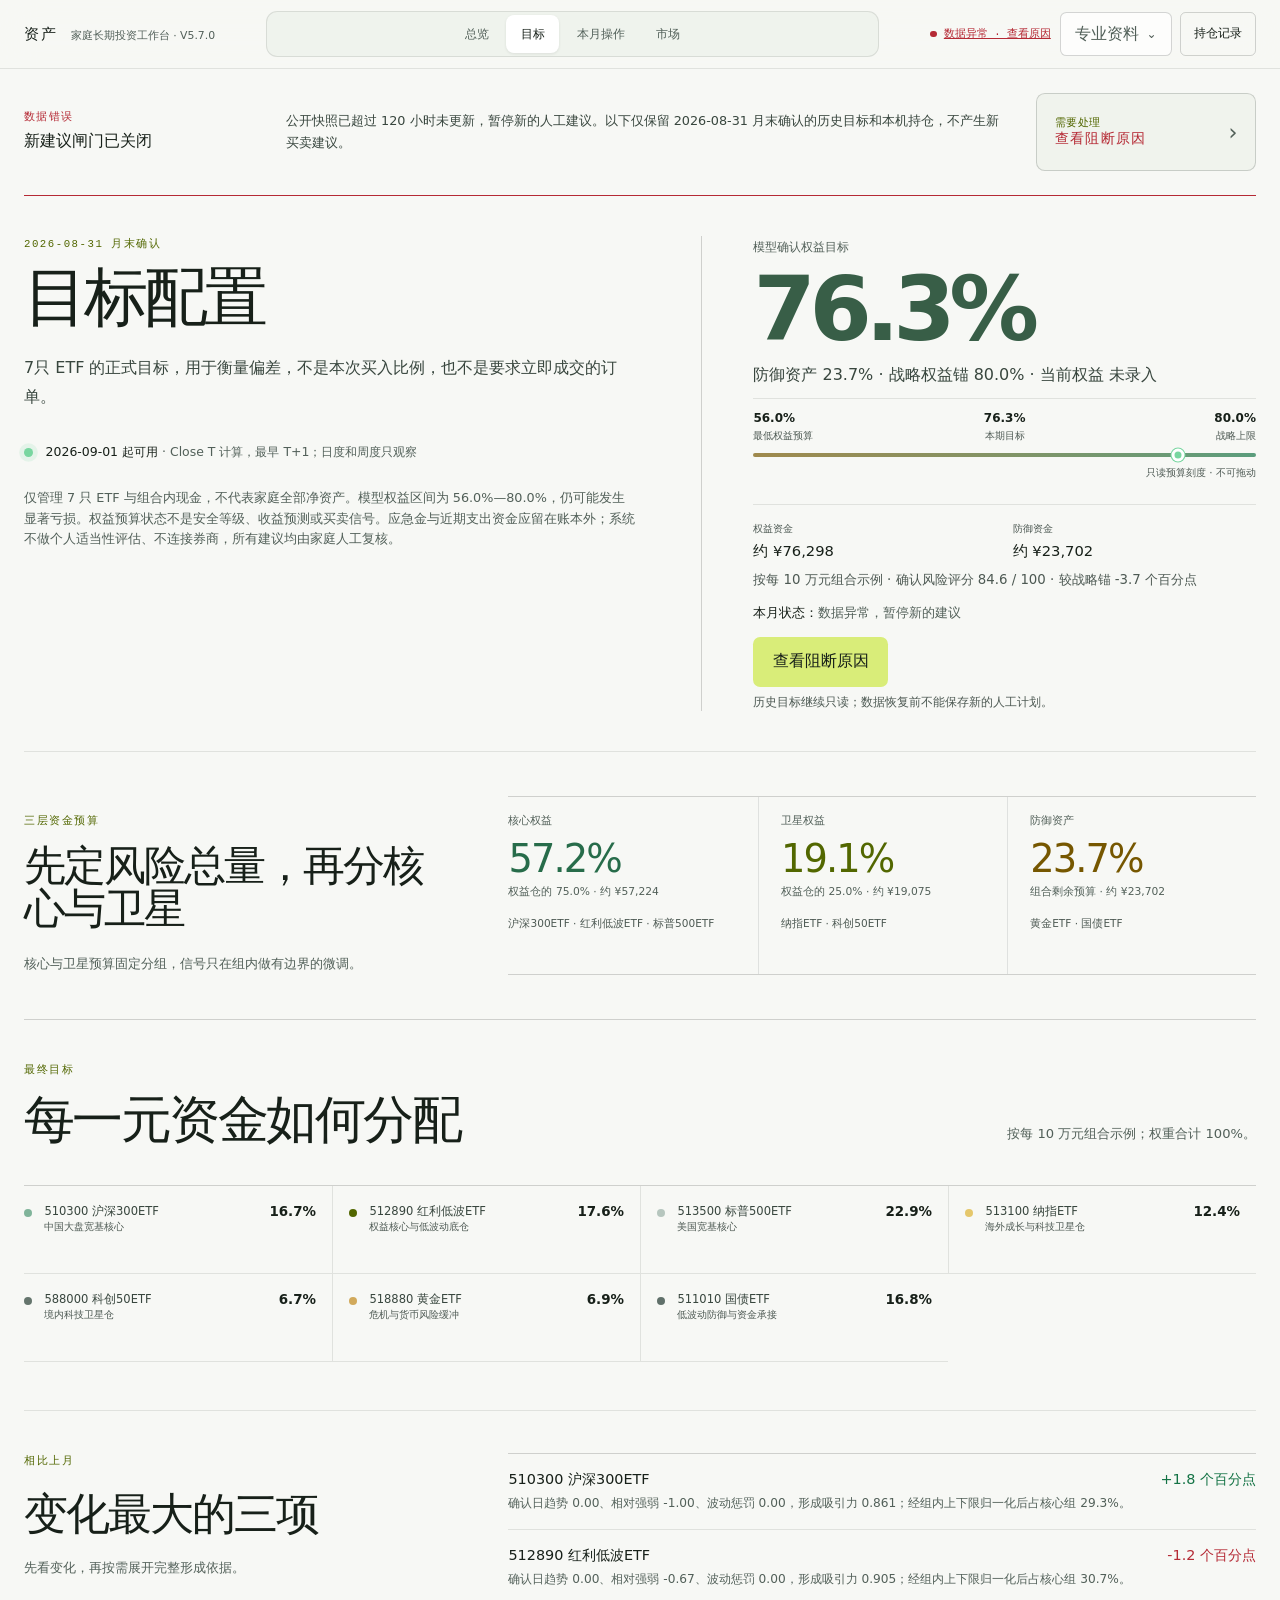
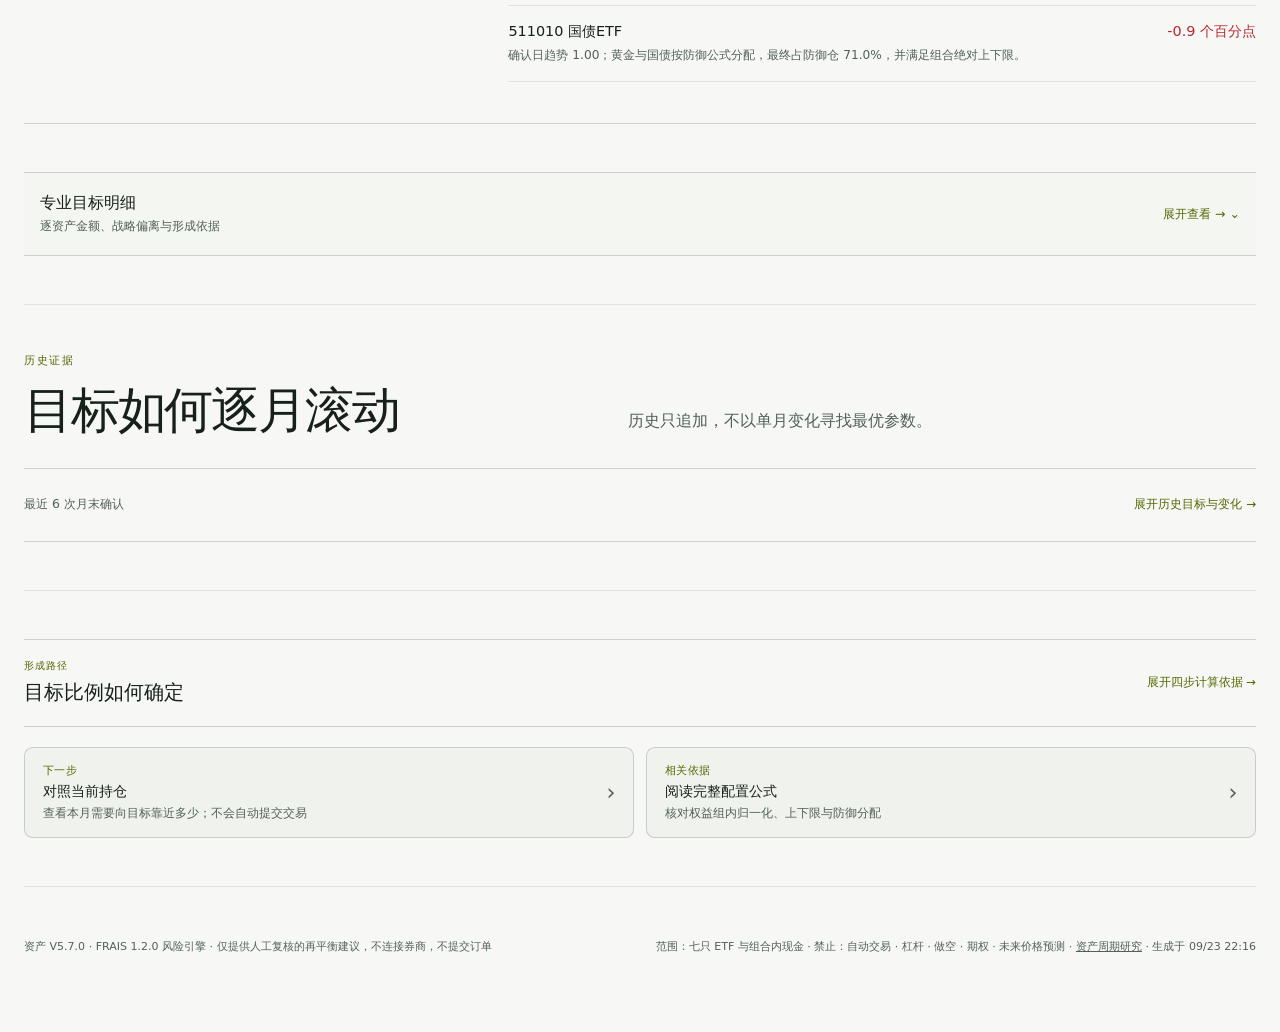
==== commit c3ece96f: "data: refresh Asset public snapshot" ====
--- a/allocation/index.html
+++ b/allocation/index.html
@@ -8,8 +8,8 @@
     <meta name="description" content="资产月末确认目标配置：七只ETF的核心、卫星、防御目标与形成原因。" />
     <link rel="icon" href="data:image/svg+xml,%3Csvg xmlns='http://www.w3.org/2000/svg' viewBox='0 0 64 64'%3E%3Crect width='64' height='64' rx='16' fill='%230a0f0e'/%3E%3Cpath d='M16 16h33v8H25v8h20v8H25v16h-9z' fill='%23d7f26f'/%3E%3C/svg%3E" />
     <title>目标配置 · 资产</title>
-    <script type="module" crossorigin src="../assets/main-BMGqQ084.js"></script>
-    <link rel="stylesheet" crossorigin href="../assets/main-VPUHg8GL.css">
+    <script type="module" crossorigin src="../assets/main-zk_eEaLq.js"></script>
+    <link rel="stylesheet" crossorigin href="../assets/main-BIs1NG4x.css">
   </head>
   <body data-page="allocation" data-root="../">
     <a class="skip-link" href="#main">跳到主要内容</a>
--- a/assets/main-BIs1NG4x.css
+++ b/assets/main-BIs1NG4x.css
@@ -0,0 +1 @@
+:root{--lightningcss-light:initial;--lightningcss-dark: ;--lightningcss-light: ;--lightningcss-dark:initial;color-scheme:dark;--bg:#0a0f0e;--surface:#111816;--surface-2:#17201d;--ink:#f0f4ee;--soft:#c5cec8;--muted:#87938d;--faint:#66706b;--line:#e9f3ec17;--line-strong:#e9f3ec2b;--accent:#d7f26f;--positive:#79d6a0;--negative:#ef7076;--warning:#e8cd68;--content:1320px;background:var(--bg);color:var(--ink);font-synthesis:none;text-rendering:optimizelegibility;--lightningcss-light:initial;--lightningcss-dark: ;color-scheme:light dark;font-family:-apple-system,BlinkMacSystemFont,PingFang SC,Microsoft YaHei,system-ui,sans-serif}@media (prefers-color-scheme:dark){:root{--lightningcss-light: ;--lightningcss-dark:initial}}.allocation-changes li span{font-size:.9rem;font-weight:540}.allocation-changes li strong{font-size:.9rem}.target-detail-disclosure>summary::-webkit-details-marker{display:none}.portfolio-assets-disclosure>summary::-webkit-details-marker{display:none}.portfolio-audit-disclosure>summary::-webkit-details-marker{display:none}.market-disclosure>summary::-webkit-details-marker{display:none}.data-disclosure>summary::-webkit-details-marker{display:none}.data-disclosure>section{margin-top:0}.portfolio-help{margin-top:1.5rem}@media (prefers-color-scheme:light){:root{--bg:#f7f8f5;--surface:#fff;--surface-2:#edf1eb;--ink:#172019;--soft:#38463e;--muted:#5c6962;--faint:#6d7872;--line:#1720191a;--line-strong:#1720192e;--accent:#647b00;--positive:#147345;--negative:#b52a35;--warning:#8a6500}.topbar{background:#f7f8f5e8}input,select{background:#fff}.dialog-actions{background:#fffffff5}.primary{color:#172019;background:#d9ed79}.allocation-bar i{color:#101710}.professional-nav>div{box-shadow:0 24px 70px #1e282224}.markdown-body pre{background:#edf1eb}dialog::backdrop{background:#232b2561}}@media (max-width:820px){.overview-onboarding,.allocation-changes{grid-template-columns:1fr;gap:2rem}.portfolio-summary{grid-template-columns:1fr 1fr}.portfolio-summary>div:nth-child(3){border-left:0;border-top:1px solid var(--line);padding-left:0}.portfolio-summary>div:nth-child(4){border-top:1px solid var(--line)}.decision-row{grid-template-columns:1fr auto}.decision-path-values,.advice-reason{grid-column:1/-1}.professional-nav>div{width:auto;position:fixed;top:68px;left:16px;right:16px}}@media (max-width:560px){.scope-disclosure,.cadence-summary{font-size:.8rem!important}.overview-onboarding{min-height:0;padding:2.75rem 0}.target-detail-disclosure>summary,.portfolio-assets-disclosure>summary,.portfolio-audit-disclosure>summary,.market-disclosure>summary,.data-disclosure>summary{gap:.8rem;min-height:72px}.target-detail-disclosure>summary em,.portfolio-assets-disclosure>summary>strong,.portfolio-audit-disclosure>summary>strong,.market-disclosure>summary>strong,.data-disclosure>summary>strong{font-size:0}.target-detail-disclosure>summary em:after,.portfolio-assets-disclosure>summary>strong:after,.portfolio-audit-disclosure>summary>strong:after,.market-disclosure>summary>strong:after,.data-disclosure>summary>strong:after{content:"展开";font-size:.75rem}.decision-path-values{grid-template-columns:1fr 16px 1fr;align-items:start}.decision-path-values i:nth-of-type(2){display:none}.decision-path-values div:nth-of-type(3),.decision-path-values div:nth-of-type(4){margin-top:.65rem}.portfolio-summary strong{font-size:1rem}.professional-nav>summary{width:40px;height:40px}}*{box-sizing:border-box}html{scroll-behavior:smooth;scroll-padding-top:92px}body{background:var(--bg);min-width:320px;color:var(--ink);margin:0}button,input{color:inherit;font:inherit}a{color:inherit}button:focus-visible,a:focus-visible,input:focus-visible,select:focus-visible,summary:focus-visible{outline:2px solid var(--accent);outline-offset:3px}.skip-link{z-index:100;background:var(--accent);color:#12180f;padding:.7rem 1rem;text-decoration:none;position:fixed;top:-4rem;left:1rem}.skip-link:focus{top:1rem}.visually-hidden{clip:rect(0, 0, 0, 0)!important;white-space:nowrap!important;border:0!important;width:1px!important;height:1px!important;margin:-1px!important;padding:0!important;position:absolute!important;overflow:hidden!important}.boot-screen,.fatal{text-align:center;place-content:center;justify-items:center;gap:1.2rem;min-height:100svh;padding:2rem;display:grid}.boot-screen span{border:1px solid var(--line-strong);width:5rem;height:5rem;color:var(--accent);border-radius:50%;place-items:center;font:500 1.1rem/1 IBM Plex Mono,monospace;animation:1.8s ease-in-out infinite pulse;display:grid}.boot-screen p,.fatal p{color:var(--muted)}.fatal h1{letter-spacing:-.06em;max-width:700px;margin:0;font-size:clamp(2.3rem,6vw,5rem)}.shell{--regime:var(--warning);min-height:100svh}.topbar{z-index:20;border-bottom:1px solid var(--line);-webkit-backdrop-filter:blur(18px);backdrop-filter:blur(18px);background:#0a0f0ee8;position:sticky;top:0}.topbar-inner{width:min(var(--content), calc(100% - 48px));grid-template-columns:auto 1fr auto;align-items:center;gap:clamp(1.5rem,4vw,4rem);min-height:68px;margin:0 auto;display:grid}.brand{white-space:nowrap;align-items:baseline;gap:.8rem;text-decoration:none;display:flex}.brand b{letter-spacing:.13em;font-size:.93rem}.brand span{color:var(--muted);font-size:.68rem}.page-nav{justify-content:center;align-items:stretch;gap:1.5rem;height:68px;display:flex}.page-nav a{color:var(--muted);white-space:nowrap;align-items:center;font-size:.76rem;text-decoration:none;transition:color .18s;display:flex;position:relative}.page-nav a:hover,.page-nav a[aria-current=page]{color:var(--ink)}.page-nav a[aria-current=page]:after{content:"";background:var(--regime);height:2px;position:absolute;bottom:-1px;left:0;right:0}.nav-short{display:none}.top-actions{white-space:nowrap;align-items:center;gap:1rem;display:flex}.data-stamp{color:var(--muted);align-items:center;gap:.45rem;font:.66rem/1 IBM Plex Mono,monospace;display:flex}.data-stamp i{background:currentColor;border-radius:50%;width:.4rem;height:.4rem}.data-stamp.data-good{color:var(--positive)}.data-stamp.data-bad{color:var(--negative)}.quiet-button,.primary,.secondary,.text-button,.danger-link{cursor:pointer;border:0;transition:transform .18s,border-color .18s,background .18s,color .18s}.quiet-button{border:1px solid var(--line-strong);background:0 0;border-radius:.35rem;padding:.55rem .8rem;font-size:.74rem}.quiet-button:hover,.secondary:hover{border-color:var(--accent);background:#d7f26f0f}.quiet-button:active,.primary:active,.secondary:active{transform:scale(.98)}main,footer{width:min(var(--content), calc(100% - 48px));margin:0 auto}.data-error-banner{border-bottom:1px solid var(--negative);grid-template-columns:230px 1fr auto;align-items:center;gap:2rem;min-height:112px;padding:1.5rem 0;display:grid}.data-error-banner span,.data-error-banner strong{display:block}.data-error-banner span{color:var(--negative);letter-spacing:.12em;font:500 .68rem/1 IBM Plex Mono,monospace}.data-error-banner strong{margin-top:.5rem;font-size:1rem}.data-error-banner p{color:var(--soft);margin:0;font-size:.8rem;line-height:1.7}.data-error-banner a{color:var(--negative);white-space:nowrap;font-size:.76rem;text-decoration:none}.data-triage{border-bottom:1px solid var(--line-strong);grid-template-columns:minmax(230px,.8fr) minmax(420px,1.4fr) minmax(190px,.6fr);align-items:center;gap:2rem;min-height:150px;display:grid}.data-triage h2{margin:0;font-size:1.5rem;font-weight:540}.data-triage ol{gap:.7rem;margin:0;padding:0;list-style:none;display:grid}.data-triage li{color:var(--soft);grid-template-columns:28px 1fr;gap:.7rem;font-size:.73rem;line-height:1.5;display:grid}.data-triage li b{color:var(--accent);font:500 .65rem/1.5 IBM Plex Mono,monospace}.data-triage aside{border-left:1px solid var(--line);padding-left:1.5rem}.data-triage aside span,.data-triage aside strong,.data-triage aside small{display:block}.data-triage aside span,.data-triage aside small{color:var(--muted);font-size:.62rem;line-height:1.5}.data-triage aside strong{text-overflow:ellipsis;margin:.5rem 0;font:500 .68rem/1.4 IBM Plex Mono,monospace;overflow:hidden}.asset-overview-hero{border-bottom:1px solid var(--line-strong);grid-template-columns:minmax(0,1fr) auto;align-items:center;gap:3rem;min-height:320px;padding:2.75rem 0;display:grid}.asset-overview-title>span{color:var(--muted);font-size:.78rem;display:block}.asset-overview-title h1{letter-spacing:-.065em;margin:.45rem 0 1.2rem;font-size:clamp(3.5rem,6.5vw,5.7rem);font-weight:560;line-height:.92}.asset-overview-title h1.baseline-empty{max-width:720px;font-size:clamp(2.7rem,5.2vw,4.5rem);line-height:1}.asset-overview-title>div{flex-wrap:wrap;align-items:baseline;gap:.45rem 1rem;display:flex}.asset-overview-title>div strong{font-size:1.2rem;font-weight:550}.asset-overview-title>div span{color:var(--muted);font-size:.7rem}.asset-overview-title>p:last-child{color:var(--muted);margin:1.35rem 0 0;font-size:.76rem}.asset-overview-hero>aside{gap:.8rem;min-width:185px;display:grid}.asset-overview-hero>aside small{max-width:190px;color:var(--faint);font-size:.64rem;line-height:1.5}.asset-v5-hero{grid-template-columns:minmax(0,1fr) minmax(270px,340px)}.monthly-action{border-left:1px solid var(--line-strong);padding:1.5rem 0 1.5rem 2rem}.monthly-action>span,.monthly-action>strong,.monthly-action>small{display:block}.monthly-action>span{color:var(--faint);letter-spacing:.08em;font-size:.67rem}.monthly-action>strong{letter-spacing:-.045em;margin-top:.7rem;font-size:clamp(1.7rem,3vw,2.7rem);font-weight:550}.monthly-action>p{color:var(--soft);margin:.8rem 0;font-size:.8rem;line-height:1.7}.monthly-action>small{margin-bottom:1.2rem;max-width:none!important}.monthly-action>a{justify-content:center;text-decoration:none;display:inline-flex}.monthly-action>button{margin-left:.5rem}.cadence-inline{border-bottom:1px solid var(--line-strong);min-height:66px;color:var(--muted);justify-content:center;align-items:center;gap:clamp(.7rem,2.5vw,2.5rem);font-size:.7rem;display:flex}.cadence-inline b{color:var(--ink);margin-right:.3rem;font-weight:540}.cadence-inline i{color:var(--faint);font-style:normal}.amounts-hidden .private-amount{filter:blur(10px);-webkit-user-select:none;user-select:none}.overview-curve-section{border-bottom:1px solid var(--line-strong);padding:3.8rem 0 3.2rem}.overview-curve-head{justify-content:space-between;align-items:end;gap:2rem;display:flex}.overview-curve-head h2{letter-spacing:-.045em;margin:0;font-size:clamp(2rem,3.2vw,3.2rem);font-weight:550;line-height:1}.overview-controls{gap:1rem;display:flex}.overview-controls span{border:1px solid var(--line-strong);display:flex}.overview-controls button{color:var(--muted);cursor:pointer;background:0 0;border:0;padding:.55rem .8rem;font-size:.68rem}.overview-controls button[aria-pressed=true]{background:var(--surface-2);color:var(--accent)}.asset-curve{min-height:310px;margin-top:2.4rem}.asset-curve svg{width:100%;height:310px;overflow:visible}.asset-curve-line{fill:none;stroke:var(--accent);stroke-width:2.3px;vector-effect:non-scaling-stroke}.asset-curve-area{fill:color-mix(in srgb, var(--accent) 6%, transparent)}.asset-curve circle{fill:var(--warning);stroke:var(--bg);stroke-width:2px}.asset-curve text{fill:var(--faint);font:18px IBM Plex Mono,monospace}.asset-curve .curve-date{font-size:15px}.asset-curve .curve-date.end{text-anchor:end}.overview-empty{border:1px dashed var(--line-strong);text-align:center;place-content:center;justify-items:center;height:280px;display:grid}.overview-empty strong{font-size:1.3rem;font-weight:540}.overview-empty p{max-width:460px;color:var(--muted);font-size:.77rem;line-height:1.7}.curve-ledger,.ledger-status,.record-summary,.local-quality-grid{border-top:1px solid var(--line);border-bottom:1px solid var(--line);grid-template-columns:repeat(4,1fr);display:grid}.curve-ledger{grid-template-columns:repeat(6,1fr)}.curve-ledger>span,.ledger-status>span,.record-summary>span{color:var(--muted);padding:1rem 1.2rem;font-size:.67rem}.curve-ledger>span:first-child,.ledger-status>span:first-child,.record-summary>span:first-child{padding-left:0}.curve-ledger>span+span,.ledger-status>span+span,.record-summary>span+span{border-left:1px solid var(--line)}.curve-ledger strong,.ledger-status strong,.record-summary strong{color:var(--ink);margin-top:.35rem;font-size:.84rem;font-weight:540;display:block}.asset-group-overview{border-top:1px solid var(--line-strong);border-bottom:1px solid var(--line-strong);grid-template-columns:repeat(4,1fr);display:grid}.asset-group-overview article{min-width:0;padding:1.5rem 1.35rem}.asset-group-overview article:first-child{padding-left:0}.asset-group-overview article+article{border-left:1px solid var(--line)}.asset-group-overview article>div{grid-template-columns:1fr auto;gap:.35rem .8rem;display:grid}.asset-group-overview article>div>span{color:var(--muted);font-size:.7rem}.asset-group-overview article>div>strong{font-size:1.55rem;font-weight:540}.asset-group-overview article>div>b{color:var(--soft);grid-column:1/-1;font-size:.75rem;font-weight:500}.asset-group-overview article>p{min-height:4.3em;color:var(--muted);font-size:.7rem;line-height:1.55}.asset-group-overview ul{margin:1.2rem 0 0;padding:0;list-style:none}.asset-group-overview li{border-top:1px solid var(--line);color:var(--soft);justify-content:space-between;gap:.6rem;padding:.55rem 0;font-size:.67rem;display:flex}.asset-group-overview li strong{color:var(--ink);font-weight:520}.overview-action{border-bottom:1px solid var(--line-strong);grid-template-columns:1fr 340px;align-items:center;gap:4rem;min-height:230px;padding:3rem 0;display:grid}.overview-action h2{color:var(--positive);letter-spacing:-.055em;margin:0;font-size:clamp(2.4rem,5vw,4.5rem);font-weight:550;line-height:.95}.overview-action.warning h2{color:var(--warning)}.overview-action.negative h2{color:var(--negative)}.overview-action p{max-width:680px;color:var(--muted);line-height:1.7}.overview-action>div:last-child{border-left:1px solid var(--line-strong);padding-left:2rem}.overview-action>div:last-child span,.overview-action>div:last-child small{color:var(--muted);font-size:.67rem;display:block}.overview-action>div:last-child strong{margin:.5rem 0;font-size:1.25rem;font-weight:540;display:block}.overview-action a{color:var(--accent);margin-top:1rem;font-size:.72rem;text-decoration:none;display:inline-block}.overview-risk-details{border-bottom:1px solid var(--line-strong)}.overview-risk-details>summary{cursor:pointer;justify-content:space-between;align-items:center;gap:2rem;min-height:110px;list-style:none;display:flex}.overview-risk-details>summary::-webkit-details-marker{display:none}.overview-risk-details>summary span b,.overview-risk-details>summary span small{display:block}.overview-risk-details>summary span b{font-size:1.15rem}.overview-risk-details>summary span small{color:var(--muted);margin-top:.35rem;font-size:.68rem}.overview-risk-details>summary>strong{color:var(--regime);font-size:1.4rem;font-weight:540}.overview-risk-body{border-top:1px solid var(--line)}.cadence-panel{border-bottom:1px solid var(--line-strong);grid-template-columns:minmax(300px,.85fr) minmax(560px,1.15fr);align-items:center;gap:clamp(3rem,7vw,7rem);padding:3.5rem 0;display:grid}.cadence-action h2{color:var(--positive);letter-spacing:-.05em;margin:0;font-size:clamp(2.2rem,4.5vw,4rem);font-weight:550;line-height:1}.cadence-action>p:not(.eyebrow){max-width:40rem;color:var(--muted);margin:1rem 0 1.5rem;font-size:.8rem;line-height:1.7}.cadence-action dl{border-top:1px solid var(--line);grid-template-columns:repeat(3,1fr);margin:0;display:grid}.cadence-action dl div{padding:.8rem .8rem 0 0}.cadence-action dt{color:var(--faint);font-size:.64rem}.cadence-action dd{margin:.35rem 0 0;font-size:.76rem}.cadence-panel ol{border-top:1px solid var(--line-strong);margin:0;padding:0;list-style:none}.cadence-panel li{border-bottom:1px solid var(--line);grid-template-columns:72px 150px 1fr;align-items:center;gap:1rem;min-height:82px;display:grid;position:relative}.cadence-panel li:before{content:"";background:var(--accent);width:2px;height:0;transition:height .25s;position:absolute;left:0}.cadence-panel li.current:before,.cadence-panel li:hover:before{height:56%}.cadence-panel li span,.cadence-panel li small{color:var(--muted);font-size:.68rem;line-height:1.5}.cadence-panel li strong{font-size:.82rem;font-weight:540}.model-integrity{border-bottom:1px solid var(--line-strong);grid-template-columns:230px 1fr;align-items:start;gap:2rem;padding:1.35rem 0;display:grid}.model-integrity>div:first-child span,.model-integrity>div:first-child strong{display:block}.model-integrity>div:first-child span{color:var(--muted);font-size:.68rem}.model-integrity>div:first-child strong{color:var(--positive);margin-top:.45rem;font-size:1rem;font-weight:540}.model-integrity.failed>div:first-child strong{color:var(--negative)}.model-integrity>div:last-child{border-left:1px solid var(--line);grid-template-columns:repeat(5,1fr);display:grid}.model-integrity>div:last-child>span{min-width:0;padding:0 1rem}.model-integrity i{background:var(--positive);border-radius:50%;width:.42rem;height:.42rem;margin-right:.45rem;display:inline-block}.model-integrity.failed i{background:var(--negative)}.model-integrity b{font-size:.7rem;font-weight:540}.model-integrity small{color:var(--faint);margin-top:.45rem;font-size:.61rem;line-height:1.5;display:block}.local-quality-grid{grid-template-columns:repeat(3,1fr)}.local-quality-grid>div{padding:1.2rem 1.3rem}.local-quality-grid>div:nth-child(3n+1){padding-left:0}.local-quality-grid>div:not(:nth-child(3n+1)){border-left:1px solid var(--line)}.local-quality-grid>div:nth-child(n+4){border-top:1px solid var(--line)}.local-quality-grid span{color:var(--muted);font-size:.67rem;display:block}.local-quality-grid strong{margin-top:.45rem;font-size:.9rem;font-weight:540;display:block}.cash-flow-history{border-top:1px solid var(--line);margin-top:1.5rem}.cash-flow-history summary{color:var(--soft);cursor:pointer;padding:1rem 0;font-size:.76rem}.cash-flow-history>p{color:var(--muted);font-size:.74rem}.decision-header{border-bottom:1px solid var(--line);grid-template-columns:minmax(0,1.15fr) minmax(320px,.85fr);align-items:center;gap:clamp(3rem,8vw,8rem);min-height:410px;padding:3.5rem 0;display:grid}.decision-primary>p:not(.eyebrow){max-width:45rem;color:var(--soft);margin:1.4rem 0 0;font-size:.95rem;line-height:1.75}.decision-number{grid-template-columns:auto 1fr;align-items:end;gap:.45rem 1.5rem;display:grid}.decision-number span{color:var(--muted);grid-column:1/-1;font-size:.76rem}.decision-number strong{color:var(--regime);letter-spacing:-.07em;font-size:clamp(4rem,7vw,6rem);font-weight:560;line-height:.85}.decision-number small{color:var(--soft);padding-bottom:.35rem;font-size:.76rem}.decision-context{border-left:1px solid var(--line-strong);padding-left:clamp(2rem,5vw,5rem)}.budget-state,.decision-outcome{padding:1.25rem 0}.budget-state{border-bottom:1px solid var(--line)}.budget-state span,.decision-outcome span,.budget-state small,.decision-outcome small{color:var(--muted);font-size:.68rem;display:block}.budget-state strong{letter-spacing:-.05em;margin:.55rem 0;font-size:clamp(2.2rem,4vw,3.6rem);font-weight:550;line-height:1;display:block}.decision-outcome strong{margin:.5rem 0;font-size:1.35rem;font-weight:540;display:block}.decision-outcome.positive strong{color:var(--positive)}.decision-outcome.warning strong{color:var(--warning)}.decision-outcome.negative strong{color:var(--negative)}.decision-outcome a{color:var(--accent);margin-top:1rem;font-size:.74rem;text-decoration:none;display:inline-block}.observation-strip{border-bottom:1px solid var(--line-strong);grid-template-columns:repeat(4,minmax(0,1fr)) minmax(240px,1.2fr);align-items:stretch;display:grid}.observation-strip>div,.observation-strip aside{min-width:0;padding:1.15rem 1.3rem}.observation-strip>div:first-child{padding-left:0}.observation-strip>div+div,.observation-strip aside{border-left:1px solid var(--line)}.observation-strip span,.observation-strip small{color:var(--muted);font-size:.65rem;display:block}.observation-strip strong{margin-top:.4rem;font-size:.95rem;font-weight:530;display:block}.observation-strip aside{background:#ffffff05}.observation-strip aside strong{color:var(--soft);margin-bottom:.3rem}.risk-hero{border-bottom:1px solid var(--line);grid-template-columns:1.15fr .85fr;align-items:center;gap:clamp(3rem,8vw,8rem);min-height:540px;padding:4rem 0;display:grid;position:relative}.risk-hero:before{content:"";z-index:-1;background:color-mix(in srgb, var(--regime) 10%, transparent);filter:blur(100px);pointer-events:none;border-radius:50%;width:32rem;height:32rem;position:absolute;top:8%;right:2%}.eyebrow{color:var(--accent);letter-spacing:.14em;text-transform:uppercase;margin:0 0 1rem;font:500 .67rem/1.5 IBM Plex Mono,monospace}.risk-hero-label{color:var(--muted);font-size:.82rem;display:block}.risk-hero h1{color:var(--regime);letter-spacing:-.075em;margin:.7rem 0 0;font-size:clamp(4.7rem,8vw,6rem);font-weight:560;line-height:.9}.risk-observation{border-left:1px solid var(--line-strong);padding-left:clamp(2rem,5vw,5rem)}.risk-observation h2{letter-spacing:-.06em;margin:0;font-size:clamp(2.4rem,5vw,4.25rem);font-weight:560;line-height:.95}.risk-observation h2 span{color:var(--regime);letter-spacing:0;margin-top:.9rem;font-size:.32em;display:block}.lead{max-width:42rem;color:var(--soft);margin:2.2rem 0 0;font-size:clamp(1rem,1.7vw,1.28rem);line-height:1.8}.signal-stamp{color:var(--muted);align-items:center;gap:.8rem;margin-top:2rem;font-size:.78rem;display:flex}.signal-stamp i{background:var(--regime);width:.55rem;height:.55rem;box-shadow:0 0 0 .3rem color-mix(in srgb, var(--regime) 15%, transparent);border-radius:50%}.signal-stamp strong{color:var(--ink);font-weight:500}.score{aspect-ratio:1;justify-self:center;place-items:center;width:min(28vw,320px);display:grid;position:relative}.score-ring{background:conic-gradient(var(--regime) calc(var(--score) * 1%), #ffffff12 0);border-radius:50%;transition:background .5s;position:absolute;inset:0;transform:rotate(-90deg);-webkit-mask:radial-gradient(circle,#0000 0 58%,#000 59%);mask:radial-gradient(circle,#0000 0 58%,#000 59%)}.score>div:last-child{text-align:center;gap:.65rem;display:grid}.score strong{letter-spacing:-.07em;font-size:clamp(3.6rem,7vw,6.4rem);font-weight:500;line-height:1}.score span{color:var(--muted);letter-spacing:.08em;font:.68rem/1.3 IBM Plex Mono,monospace}.compact-score{justify-self:start;width:min(18vw,180px);margin-top:2rem}.compact-score strong{font-size:clamp(2.5rem,4vw,3.8rem)}.status-rail{border-bottom:1px solid var(--line-strong);grid-template-columns:repeat(4,1fr);display:grid}.status-rail>div{min-width:0;padding:1.3rem 1.5rem}.status-rail>div:first-child{padding-left:0}.status-rail>div+div{border-left:1px solid var(--line)}.status-rail span,.status-rail small{color:var(--muted);font-size:.68rem;display:block}.status-rail strong{margin:.5rem 0 .35rem;font-size:1.2rem;font-weight:530;display:block}.page-intro{border-bottom:1px solid var(--line);flex-direction:column;justify-content:center;align-items:flex-start;min-height:300px;padding:3.5rem 0;display:flex}.page-intro h1{letter-spacing:-.055em;max-width:900px;margin:0;font-size:clamp(3rem,5vw,4.5rem);font-weight:600;line-height:.94}.page-intro>p:not(.eyebrow){max-width:680px;color:var(--soft);margin:1.6rem 0 0;font-size:1rem;line-height:1.75}.page-intro>.primary{margin-top:2rem}.page-intro>.page-links{margin-top:1.8rem}.model-intro{min-height:420px}.section{border-bottom:1px solid var(--line);padding:clamp(4.5rem,7vw,6rem) 0}.section.first{padding-top:3.25rem}.section.compact{padding-top:5rem;padding-bottom:5rem}.section-head{grid-template-columns:minmax(0,.9fr) minmax(330px,1.1fr);align-items:end;gap:clamp(2rem,7vw,7rem);margin-bottom:4rem;display:grid}.section-head h2{letter-spacing:-.045em;max-width:46rem;margin:0;font-size:clamp(2.15rem,3.8vw,3.65rem);font-weight:550;line-height:1.03}.section-head>p{max-width:48rem;color:var(--muted);margin:0;line-height:1.8}.factor-list{border-top:1px solid var(--line-strong)}.factor{border-bottom:1px solid var(--line);grid-template-columns:4rem minmax(260px,.9fr) minmax(180px,.55fr) minmax(260px,.8fr);align-items:center;gap:2rem;min-height:9.5rem;display:grid}.factor-index{color:var(--accent);font:500 .8rem/1 IBM Plex Mono,monospace}.factor-title{justify-content:space-between;align-items:baseline;gap:1rem;display:flex}.factor-title h3{margin:0;font-size:1.08rem;font-weight:550}.factor-title strong{font-size:1.65rem;font-weight:500}.track{background:#ffffff12;height:3px;margin-top:1rem}.track i{background:var(--regime);height:100%;transition:width .7s cubic-bezier(.2,.8,.2,1);display:block}.factor-score>span{color:var(--faint);margin-top:.45rem;font:.64rem/1.3 IBM Plex Mono,monospace;display:block}.factor-score .track{margin-top:.55rem}.factor>p{color:var(--muted);font-size:.86rem;line-height:1.7}.factor>p strong{color:var(--soft);font-weight:500}.factor-impact span,.factor-impact small{color:var(--faint);font-size:.65rem;line-height:1.5;display:block}.factor-impact strong{margin:.45rem 0 .3rem;font-size:1rem;font-weight:530;display:block}.reconciliation,.drawdown-scopes,.benchmark-questions{border-top:1px solid var(--line-strong);border-bottom:1px solid var(--line-strong);grid-template-columns:repeat(4,1fr);margin-top:3rem;display:grid}.reconciliation>div,.drawdown-scopes>div,.benchmark-questions>div{min-width:0;padding:1.25rem 1.35rem}.reconciliation>div:first-child,.drawdown-scopes>div:first-child,.benchmark-questions>div:first-child{padding-left:0}.reconciliation>div+div,.drawdown-scopes>div+div,.benchmark-questions>div+div{border-left:1px solid var(--line)}.reconciliation span,.reconciliation small,.drawdown-scopes span,.drawdown-scopes small{color:var(--muted);font-size:.66rem;line-height:1.5;display:block}.reconciliation strong,.drawdown-scopes strong{margin:.5rem 0 .35rem;font-size:1.05rem;font-weight:530;line-height:1.4;display:block}.drawdown-scopes{grid-template-columns:repeat(3,1fr);margin:0 0 3.5rem}.stability-layout{grid-template-columns:minmax(0,1.2fr) minmax(320px,.8fr);gap:clamp(3rem,7vw,7rem);display:grid}.stability-layout h3{letter-spacing:-.025em;margin:0 0 1.5rem;font-size:1.55rem;font-weight:540}.stability-list{border-top:1px solid var(--line-strong)}.stability-row{border-bottom:1px solid var(--line);grid-template-columns:1fr auto auto;align-items:center;gap:1.5rem;padding:1rem 0;display:grid}.stability-row span strong,.stability-row span small,.stability-row em small{display:block}.stability-row span strong{font-size:.78rem;font-weight:540}.stability-row span small,.stability-row em small{color:var(--faint);margin-top:.25rem;font-size:.62rem}.stability-row b{font-size:.74rem;font-weight:530}.stability-row em{color:var(--muted);text-align:right;font-size:.7rem;font-style:normal}.rs-audit{border-left:1px solid var(--line-strong);padding-left:clamp(1rem,4vw,4rem)}.rs-audit dl{grid-template-columns:1fr 1fr;gap:1rem;margin:0 0 1.5rem;display:grid}.rs-audit dl div{border-top:1px solid var(--line);padding-top:.8rem}.rs-audit dt{color:var(--faint);font-size:.64rem}.rs-audit dd{margin:.4rem 0 0;font-size:1.05rem}.rs-audit ol{border-top:1px solid var(--line);margin:0;padding:0;list-style:none}.rs-audit li{border-bottom:1px solid var(--line);grid-template-columns:22px 1fr auto;align-items:center;gap:.7rem;padding:.8rem 0;display:grid}.rs-audit li span,.rs-audit li small{color:var(--faint);font-size:.62rem}.rs-audit li strong,.rs-audit li b{font-size:.72rem;font-weight:530}.rs-audit li small{grid-column:2}.rs-audit>p{color:var(--muted);font-size:.72rem;line-height:1.65}.history-band{grid-template-columns:190px 1fr;align-items:end;gap:3rem;min-height:260px;margin-top:4rem;display:grid}.history-band span{color:var(--muted);font-size:.75rem;display:block}.history-band strong{margin-top:.6rem;font-size:2.5rem;font-weight:500;display:block}.history-band small{color:var(--faint);margin-top:.5rem;display:block}.sparkline{width:100%;height:190px;display:block;overflow:visible}.sparkline path{fill:none;stroke:var(--regime);stroke-width:2px;vector-effect:non-scaling-stroke}.risk-delta-strip{border-top:1px solid var(--line-strong);border-bottom:1px solid var(--line-strong);grid-template-columns:repeat(4,1fr);margin-top:4rem;display:grid}.risk-delta-strip>div{min-width:0;padding:1.4rem 1.5rem}.risk-delta-strip>div:first-child{padding-left:0}.risk-delta-strip>div+div{border-left:1px solid var(--line)}.risk-delta-strip span{color:var(--muted);font-size:.72rem;display:block}.risk-delta-strip strong{letter-spacing:-.03em;margin-top:.6rem;font-size:1.45rem;font-weight:520;display:block}.risk-delta-strip small{color:var(--faint);margin-top:.4rem;font-size:.67rem;line-height:1.4;display:block}.risk-concentration{border-top:1px solid var(--line-strong);border-bottom:1px solid var(--line-strong);grid-template-columns:minmax(300px,.8fr) minmax(420px,1.2fr) auto;align-items:center;gap:clamp(2rem,5vw,5rem);min-height:132px;margin-bottom:3rem;padding:1.5rem 0;display:grid}.risk-concentration span,.risk-concentration strong{display:block}.risk-concentration span{color:var(--warning);letter-spacing:.12em;font:500 .68rem/1 IBM Plex Mono,monospace}.risk-concentration strong{max-width:34rem;margin-top:.55rem;font-size:1.2rem;font-weight:550;line-height:1.4}.risk-concentration p{color:var(--muted);margin:0;font-size:.78rem;line-height:1.75}.risk-concentration small{max-width:150px;color:var(--faint);font-size:.67rem;line-height:1.55}.risk-ownership{grid-template-columns:minmax(280px,.75fr) minmax(480px,1.25fr);align-items:start;gap:clamp(3rem,7vw,7rem);display:grid}.risk-ownership-summary h3{letter-spacing:-.04em;max-width:26rem;margin:0;font-size:clamp(1.8rem,3.2vw,3rem);font-weight:550;line-height:1.1}.risk-ownership-summary>p:not(.eyebrow){max-width:34rem;color:var(--muted);font-size:.84rem;line-height:1.8}.risk-ownership-summary dl{grid-template-columns:1fr 1fr;gap:1rem;margin:2rem 0 0;display:grid}.risk-ownership-summary dl div{border-top:1px solid var(--line);padding-top:.8rem}.risk-ownership-summary dt{color:var(--faint);font-size:.68rem}.risk-ownership-summary dd{margin:.45rem 0 0;font-size:1.25rem}.risk-owner-list{border-top:1px solid var(--line)}.risk-owner{border-bottom:1px solid var(--line);grid-template-columns:minmax(120px,.55fr) minmax(260px,1.45fr) 76px;align-items:center;gap:1.2rem;min-height:92px;display:grid}.risk-owner-name strong{font-size:.81rem;font-weight:540;display:block}.risk-owner-name small{color:var(--faint);margin-top:.3rem;font:.62rem/1.3 IBM Plex Mono,monospace;display:block}.risk-owner-scales{gap:.65rem;display:grid}.risk-owner-scales>div{grid-template-columns:82px 1fr;align-items:center;gap:.7rem;display:grid}.risk-owner-scales span{color:var(--faint);font:.62rem/1.2 IBM Plex Mono,monospace}.risk-owner-value{text-align:right;font-size:.8rem;font-weight:540}.risk-owner-track{background:#ffffff0f;height:4px;display:block}.risk-owner-track b{transform-origin:0;height:100%;animation:.7s cubic-bezier(.2,.8,.2,1) both grow-line;display:block}.risk-owner-track.capital b{background:var(--soft);opacity:.62}.risk-owner-track.risk b{background:var(--regime)}.risk-owner-track.diversifier b{background:var(--positive);background-image:repeating-linear-gradient(135deg,#0000 0 3px,#0a0f0e73 3px 5px)}.market-intro{min-height:340px}.cycle-intro{min-height:245px;padding-top:2.8rem;padding-bottom:2.8rem}.cycle-section{padding-top:2.2rem;overflow:hidden}.cycle-health{border-top:1px solid var(--line-strong);border-bottom:1px solid var(--line);grid-template-columns:minmax(190px,.55fr) minmax(320px,1.45fr) auto;align-items:center;gap:1rem 2rem;min-height:58px;padding:.9rem 0;display:grid}.cycle-health strong{color:var(--positive);letter-spacing:.08em;font:500 .67rem/1.4 IBM Plex Mono,monospace}.cycle-health span{color:var(--soft);font-size:.72rem;line-height:1.55}.cycle-health small{color:var(--faint);text-align:right;font-size:.62rem;line-height:1.45}.cycle-health.is-error{border-color:color-mix(in srgb, var(--negative) 55%, var(--line))}.cycle-health.is-error strong{color:var(--negative)}.cycle-health.is-unknown strong{color:var(--warning)}.cycle-weekly{border-bottom:1px solid var(--line-strong);grid-template-columns:minmax(320px,1.15fr) minmax(330px,1fr) 150px;align-items:center;gap:clamp(2rem,5vw,5rem);min-height:178px;display:grid}.cycle-weekly h2{letter-spacing:-.04em;margin:0;font-size:clamp(1.8rem,3vw,2.8rem);font-weight:550}.cycle-weekly-title>p:last-child{max-width:47rem;color:var(--muted);margin:.75rem 0 0;font-size:.78rem;line-height:1.7}.cycle-weekly-move{grid-template-columns:72px 1fr;align-items:baseline;gap:.55rem 1rem;display:grid}.cycle-weekly-move span,.cycle-weekly-count span{color:var(--faint);font-size:.64rem}.cycle-weekly-move strong{color:var(--soft);font-size:.7rem;font-weight:520;line-height:1.6}.cycle-weekly-count{border-left:1px solid var(--line);padding-left:1.5rem}.cycle-weekly-count strong{letter-spacing:-.06em;margin-top:.35rem;font-size:3.1rem;font-weight:500;line-height:1;display:block}.cycle-weekly-count small{color:var(--faint);margin-top:.45rem;font-size:.59rem;display:block}.cycle-breadth{border-bottom:1px solid var(--line-strong);grid-template-columns:100px repeat(7,1fr);display:grid}.cycle-breadth>p,.cycle-breadth>div{min-width:0;margin:0;padding:.9rem .75rem}.cycle-breadth>p{color:var(--muted);padding-left:0;font-size:.67rem}.cycle-breadth>div{border-left:1px solid var(--line);border-top:2px solid var(--cycle-color)}.cycle-breadth strong,.cycle-breadth span,.cycle-breadth small{text-overflow:ellipsis;white-space:nowrap;display:block;overflow:hidden}.cycle-breadth strong{color:var(--cycle-color);font-size:.68rem;font-weight:550}.cycle-breadth span{color:var(--soft);margin-top:.4rem;font:.6rem/1.2 IBM Plex Mono,monospace}.cycle-breadth small{color:var(--faint);margin-top:.3rem;font-size:.55rem}.cycle-read-guide{border-top:1px solid var(--line-strong);border-bottom:1px solid var(--line-strong);grid-template-columns:repeat(5,1fr);margin-top:2.5rem;display:grid}.cycle-read-guide>summary{color:var(--soft);cursor:pointer;grid-column:1/-1;padding:1rem 0;font-size:.74rem}.cycle-read-guide>div{border-top:1px solid var(--line);min-width:0;padding:1.2rem}.cycle-read-guide>div:first-of-type{padding-left:0}.cycle-read-guide>div+div{border-left:1px solid var(--line)}.cycle-read-guide span{color:var(--accent);font:.6rem/1 IBM Plex Mono,monospace}.cycle-read-guide strong{margin-top:.6rem;font-size:.78rem;font-weight:540;display:block}.cycle-read-guide small{color:var(--faint);margin-top:.45rem;font-size:.64rem;line-height:1.55;display:block}.cycle-controls{border-bottom:1px solid var(--line-strong);grid-template-columns:auto minmax(320px,1fr) 180px;align-items:end;gap:2rem;padding:1.25rem 0;display:grid}.cycle-controls span{color:var(--muted);letter-spacing:.06em;justify-content:space-between;gap:1rem;margin-bottom:.65rem;font-size:.67rem;display:flex}.cycle-controls b{color:var(--ink)}.cycle-controls input{width:100%;height:2px;accent-color:var(--accent);border:0;padding:0}.cycle-controls select{border:1px solid var(--line-strong);background:var(--surface);width:100%;color:var(--ink);padding:.48rem .6rem;font-size:.72rem}.cycle-buttons{display:flex}.cycle-buttons button{border:1px solid var(--line-strong);min-height:35px;color:var(--muted);cursor:pointer;background:0 0;padding:.45rem .75rem}.cycle-buttons button+button{border-left:0}.cycle-buttons button[aria-pressed=true]{background:var(--accent);color:#111815}.cycle-status{border-bottom:1px solid var(--line);min-height:45px;color:var(--muted);flex-wrap:wrap;align-items:center;gap:.7rem 1.4rem;font:.62rem/1.4 IBM Plex Mono,monospace;display:flex}.cycle-status strong{color:var(--ink)}.cycle-status small{color:var(--faint);margin-left:auto}.cycle-scroll{min-width:1180px;padding-top:1.7rem}[data-cycle-board]{overflow-x:auto}.cycle-heads{grid-template-columns:repeat(7,1fr);gap:.45rem;margin-bottom:.45rem;display:grid}.cycle-heads>div{border-top:3px solid var(--cycle-color);background:color-mix(in srgb, var(--cycle-color) 10%, transparent);padding:.75rem}.cycle-heads strong{color:var(--cycle-color);font-size:1rem}.cycle-heads span{float:right;color:var(--faint);font:.65rem/1.5 IBM Plex Mono,monospace}.cycle-grid{grid-template-rows:repeat(8,132px);grid-template-columns:repeat(7,1fr);grid-auto-flow:column;gap:.45rem;display:grid}.cycle-tile{border:1px solid color-mix(in srgb, var(--cycle-color) 45%, var(--line));background:color-mix(in srgb, var(--cycle-color) 8%, var(--surface));cursor:pointer;min-width:0;padding:.7rem;transition:opacity .18s,transform .18s,border-color .18s;position:relative}.cycle-tile:hover,.cycle-tile:focus{z-index:5;border-color:var(--cycle-color);outline:0;transform:translateY(-3px)}.cycle-tile.is-pending{border-style:dashed;border-color:color-mix(in srgb, var(--cycle-color) 28%, var(--line));background:color-mix(in srgb, var(--cycle-color) 2%, var(--surface))}.cycle-tile.is-pending .cycle-no-data{opacity:.72}.cycle-tile.is-muted{opacity:.17}.cycle-tile>div{justify-content:space-between;gap:.5rem;display:flex}.cycle-tile h3{color:var(--ink);white-space:nowrap;text-overflow:ellipsis;margin:0;font-size:.72rem;font-weight:560;overflow:hidden}.cycle-tile>div>span{color:var(--muted);font:.6rem/1.2 IBM Plex Mono,monospace}.cycle-tile>small{color:var(--faint);letter-spacing:.05em;margin-top:.25rem;font:.52rem/1.2 IBM Plex Mono,monospace;display:block}.cycle-spark{width:100%;height:38px;margin-top:.25rem;display:block}.cycle-spark line{stroke:var(--line);stroke-width:.6px}.cycle-spark polyline{fill:none;stroke-width:1.6px;vector-effect:non-scaling-stroke}.cycle-no-data{height:38px;color:var(--faint);align-items:center;font-size:.55rem;display:flex}.cycle-tile>dl{grid-template-columns:1fr 1fr;gap:.5rem;margin:0;display:grid}.cycle-tile>dl div{min-width:0}.cycle-tile dt{color:var(--faint);white-space:nowrap;text-overflow:ellipsis;font-size:.52rem;overflow:hidden}.cycle-tile dd{color:var(--ink);margin:.15rem 0 0;font:.62rem/1.2 IBM Plex Mono,monospace}.cycle-tile>footer{color:var(--faint);justify-content:space-between;margin-top:.4rem;font-size:.5rem;display:flex}.cycle-dialog{border:1px solid var(--line-strong);width:min(680px,100vw - 2rem);max-height:min(800px,100svh - 3rem);color:var(--ink);background:#111817;border-radius:0;padding:2.5rem;overflow:auto;box-shadow:0 24px 70px #0000009e}.cycle-dialog::backdrop{-webkit-backdrop-filter:blur(5px);backdrop-filter:blur(5px);background:#020605c2}.cycle-dialog-close{z-index:2;float:right;border:1px solid var(--line-strong);color:var(--muted);cursor:pointer;background:#111817;padding:.45rem .7rem;font-size:.68rem;position:sticky;top:0}.cycle-dialog h2{letter-spacing:-.05em;margin:0;font-size:clamp(2.2rem,6vw,3.6rem);font-weight:550}.cycle-dialog h3{margin:0 0 .7rem;font-size:.88rem;font-weight:550}.cycle-dialog p{color:var(--muted);font-size:.77rem;line-height:1.75}.cycle-dialog section{border-top:1px solid var(--line);margin-top:2rem;padding-top:1.25rem}.cycle-dialog a{color:var(--accent);font-size:.72rem}.cycle-dialog-state{border-bottom:1px solid var(--line-strong);align-items:center;gap:1rem;padding:.8rem 0 1.2rem;display:flex}.cycle-dialog-state span{color:var(--accent);flex:none;font-weight:550}.cycle-dialog-metrics{grid-template-columns:repeat(3,1fr);margin:0;display:grid}.cycle-dialog-metrics div{border-bottom:1px solid var(--line);min-width:0;padding:1rem .8rem}.cycle-dialog-metrics div:nth-child(3n+1){padding-left:0}.cycle-dialog-metrics div:not(:nth-child(3n+1)){border-left:1px solid var(--line)}.cycle-dialog-metrics dt{min-height:2em;color:var(--faint);font-size:.62rem}.cycle-dialog-metrics dd{margin:.45rem 0 0;font:500 1.15rem/1.2 IBM Plex Mono,monospace}.cycle-dialog .warning-text{color:var(--warning)}.cycle-audit{border-left:2px solid var(--line-strong);padding-left:1rem}.cycle-dialog-boundary{border:1px solid var(--line-strong);margin-top:2rem;padding:1rem}.cycle-unavailable{max-width:760px;padding:4rem 0}.cycle-unavailable h2{letter-spacing:-.045em;margin:0;font-size:clamp(2rem,4vw,3.4rem)}.cycle-unavailable>p:not(.eyebrow){color:var(--muted);line-height:1.75}.market-workspace-section{padding-top:2.5rem}.market-toolbar{grid-template-columns:1fr auto;align-items:end;gap:2rem;margin-bottom:3rem;display:grid}.asset-switcher{border-top:1px solid var(--line-strong);border-bottom:1px solid var(--line-strong);grid-template-columns:repeat(5,1fr);display:grid}.asset-switcher button,.range-switcher button{color:var(--muted);cursor:pointer;background:0 0;border:0}.asset-switcher button{text-align:left;border-right:1px solid var(--line);min-height:72px;padding:1rem;transition:color .18s,background .18s}.asset-switcher button:first-child{padding-left:0}.asset-switcher button:last-child{border-right:0}.asset-switcher button:hover,.asset-switcher button[aria-pressed=true]{color:var(--ink);background:#d7f26f09}.asset-switcher button[aria-pressed=true]{box-shadow:inset 0 2px var(--regime)}.asset-switcher span{font-size:.76rem;font-weight:540;display:block}.asset-switcher small{color:var(--faint);margin-top:.4rem;font:.59rem/1.4 IBM Plex Mono,monospace;display:block}.range-switcher{border:1px solid var(--line-strong);border-radius:.35rem;gap:.25rem;padding:.25rem;display:flex}.range-switcher button{white-space:nowrap;border-radius:.22rem;padding:.48rem .65rem;font-size:.69rem}.range-switcher button[aria-pressed=true]{background:var(--accent);color:#12180f}.market-metrics{margin-bottom:3rem}.market-layout{grid-template-columns:minmax(0,1fr) 285px;align-items:stretch;gap:3rem;display:grid}.market-chart{border-top:1px solid var(--line-strong);border-bottom:1px solid var(--line-strong);min-width:0;min-height:620px;padding:1.2rem 0 0;transition:opacity .2s,transform .2s}.market-chart.is-changing{opacity:.35;transform:translateY(4px)}.chart-legend{min-height:34px;color:var(--muted);flex-wrap:wrap;align-items:center;gap:.8rem 1.5rem;font-size:.67rem;display:flex}.chart-legend span{align-items:center;gap:.45rem;display:flex}.chart-legend i{width:18px;height:2px;display:block}.legend-price{background:var(--accent)}.legend-ma63{background:var(--positive)}.legend-ma252{background:var(--warning)}.chart-range-label{color:var(--faint);margin-left:auto;font-family:IBM Plex Mono,monospace}.chart-canvas{position:relative}.chart-canvas svg{touch-action:pan-y;width:100%;height:auto;display:block}.chart-canvas svg:focus-visible{outline:2px solid var(--accent);outline-offset:4px}.chart-grid line{stroke:var(--line);stroke-width:1px;vector-effect:non-scaling-stroke}.chart-grid text,.axis-date,.volume-label{fill:var(--faint);font-family:IBM Plex Mono,monospace;font-size:10px}.price-area{fill:color-mix(in srgb, var(--regime) 8%, transparent)}.price-line,.ma-line{fill:none;vector-effect:non-scaling-stroke}.price-line{stroke:var(--accent);stroke-width:2px}.ma-line{stroke-width:1.25px;stroke-dasharray:5 4;opacity:.85}.ma63{stroke:var(--positive)}.ma252{stroke:var(--warning)}.volume-divider{stroke:var(--line-strong);stroke-width:1px;vector-effect:non-scaling-stroke}.volume-bar{fill:var(--positive);opacity:.48}.volume-bar.down{fill:var(--negative);opacity:.42}.chart-crosshair{stroke:var(--soft);stroke-width:1px;stroke-dasharray:3 4;opacity:0;vector-effect:non-scaling-stroke;pointer-events:none}.chart-crosshair.visible{opacity:.6}.market-tooltip{z-index:3;border:1px solid var(--line-strong);pointer-events:none;background:#080c0bf0;border-radius:.3rem;min-width:190px;padding:.75rem .85rem;position:absolute;top:3.2rem;transform:translate(-20%);box-shadow:0 12px 40px #00000052}.market-tooltip strong,.market-tooltip span{display:block}.market-tooltip strong{margin-bottom:.4rem;font-size:.72rem}.market-tooltip span{color:var(--muted);font:.63rem/1.6 IBM Plex Mono,monospace}.market-interpretation{border-top:1px solid var(--line-strong);border-left:1px solid var(--line);border-bottom:1px solid var(--line-strong);padding:2rem 0 1.5rem 2rem}.market-interpretation h3{letter-spacing:-.035em;margin:0;font-size:1.6rem;font-weight:550;line-height:1.15}.market-interpretation>p:not(.eyebrow){color:var(--muted);font-size:.78rem;line-height:1.75}.market-interpretation p strong{color:var(--ink);font-weight:550}.market-interpretation dl{border-top:1px solid var(--line);margin:2rem 0}.market-interpretation dl div{border-bottom:1px solid var(--line);justify-content:space-between;gap:1rem;padding:.7rem 0;display:flex}.market-interpretation dt,.market-interpretation dd{font-size:.69rem}.market-interpretation dt{color:var(--faint)}.market-interpretation dd{text-align:right;margin:0}.market-interpretation>small{color:var(--faint);font-size:.67rem;line-height:1.65;display:block}.correlation-layout{grid-template-columns:minmax(0,1fr) 330px;align-items:start;gap:clamp(3rem,7vw,7rem);display:grid}.correlation-table th,.correlation-table td{text-align:center}.correlation-table th:first-child{text-align:left;min-width:145px}.correlation-table tbody th strong,.correlation-table tbody th small{display:block}.correlation-table tbody th strong{color:var(--ink);font-size:.74rem}.correlation-table tbody th small{color:var(--faint);margin-top:.25rem;font:.61rem/1 IBM Plex Mono,monospace}.correlation-cell{background:color-mix(in srgb, var(--accent) calc(var(--strength) * 36%), transparent);border-radius:.2rem;place-items:center;width:48px;height:36px;font:.66rem/1 IBM Plex Mono,monospace;display:inline-grid}.correlation-cell.inverse{background:color-mix(in srgb, var(--positive) calc(var(--strength) * 34%), transparent)}.correlation-layout aside{border-left:1px solid var(--line);padding-left:2rem}.correlation-layout aside h3{margin:0;font-size:1.7rem;font-weight:540}.correlation-layout aside p:not(.eyebrow){color:var(--muted);font-size:.82rem;line-height:1.8}.correlation-layout aside p strong{color:var(--ink);font-weight:550}.correlation-layout aside small{color:var(--faint);font-size:.67rem;line-height:1.7}.evidence-notes{border-top:1px solid var(--line-strong);grid-template-columns:repeat(3,1fr);display:grid}.evidence-notes article{border-bottom:1px solid var(--line);min-height:180px;padding:1.8rem 2rem 1.5rem 0}.evidence-notes article+article{border-left:1px solid var(--line);padding-left:2rem}.evidence-notes span{color:var(--accent);font:.66rem/1 IBM Plex Mono,monospace}.evidence-notes h3{margin:1rem 0 .6rem;font-size:1rem;font-weight:550}.evidence-notes p{color:var(--muted);margin:0;font-size:.76rem;line-height:1.7}.decision-path{border-top:1px solid var(--line-strong);border-bottom:1px solid var(--line-strong);grid-template-columns:1fr 32px 1fr 32px 1fr;align-items:center;display:grid}.decision-path>div{padding:1.5rem 0}.decision-path>i{background:var(--line-strong);height:1px}.decision-path span{color:var(--accent);font:.68rem/1 IBM Plex Mono,monospace}.decision-path strong{margin-top:.65rem;font-size:.9rem;display:block}.decision-path p{color:var(--soft);margin:.35rem 0 0;font-size:1.35rem}.page-links{flex-wrap:wrap;align-items:center;gap:1.5rem;margin-top:2.4rem;display:flex}.page-links a{color:var(--muted);font-size:.82rem;text-decoration:none}.page-links a:hover{color:var(--accent)}.page-links .primary-link{background:var(--accent);color:#12180f;border-radius:.35rem;padding:.75rem 1rem;font-weight:650}.metric-strip{border-top:1px solid var(--line-strong);border-bottom:1px solid var(--line-strong);grid-template-columns:repeat(4,1fr);margin-bottom:4rem;display:grid}.metric-strip>div{min-width:0;padding:1.45rem 1.6rem}.metric-strip>div:first-child{padding-left:0}.metric-strip>div+div{border-left:1px solid var(--line)}.metric-strip span,.audit-strip span{color:var(--muted);font-size:.72rem;display:block}.metric-strip strong{letter-spacing:-.03em;margin-top:.65rem;font-size:clamp(1.25rem,2vw,1.8rem);font-weight:500;display:block}.metric-strip strong.small-value{letter-spacing:0;font-size:1rem;line-height:1.5}.metric-strip small{color:var(--faint);margin-top:.45rem;font-size:.7rem;display:block}.table-scroll{overscroll-behavior-inline:contain;width:100%;overflow-x:auto}.table-edge{border-top:1px solid var(--line-strong)}table{border-collapse:collapse;white-space:nowrap;width:100%}th{color:var(--faint);text-align:right;border-bottom:1px solid var(--line-strong);padding:1rem .8rem;font-size:.67rem;font-weight:500}th:first-child,td:first-child{text-align:left;padding-left:0}td{text-align:right;border-bottom:1px solid var(--line);padding:1.25rem .8rem;font-size:.82rem}.asset-table tbody tr{transition:color .15s,background .15s}.asset-table tbody tr:hover,.asset-table tbody tr.active{color:var(--accent);background:#d7f26f06}.asset-select{width:100%;color:inherit;text-align:left;cursor:pointer;background:0 0;border:0;padding:0}.asset-select strong{font-size:.93rem;font-weight:550;display:block}.asset-select span{color:var(--muted);margin-top:.3rem;font-size:.66rem;display:block}.asset-table td small{color:var(--faint);margin-top:.28rem;font-size:.61rem;display:block}.asset-mobile-list{border-top:1px solid var(--line-strong);display:none}.asset-mobile-row{border-bottom:1px solid var(--line)}.asset-mobile-row summary{cursor:pointer;grid-template-columns:1fr 1.25fr auto;align-items:center;gap:1rem;min-height:86px;list-style:none;display:grid}.asset-mobile-row summary::-webkit-details-marker{display:none}.asset-mobile-row summary span>strong,.asset-mobile-row summary span>small{display:block}.asset-mobile-row summary span>small{color:var(--faint);margin-bottom:.35rem;font-size:.65rem}.asset-mobile-row summary>b{text-align:right;min-width:56px;font-size:.84rem}.asset-mobile-detail{padding:0 0 1.5rem}.asset-mobile-detail dl{grid-template-columns:1fr 1fr;gap:.7rem 1.25rem;margin:0;display:grid}.asset-mobile-detail dl div{border-top:1px solid var(--line);padding-top:.7rem}.asset-mobile-detail dt{color:var(--faint);font-size:.65rem}.asset-mobile-detail dd{margin:.35rem 0 0;font-size:.76rem}.asset-mobile-detail p{color:var(--muted);margin:1rem 0 0;font-size:.74rem;line-height:1.7}.positive{color:var(--positive)!important}.negative{color:var(--negative)!important}.warning{color:var(--warning)!important}.asset-inspector{border-top:1px solid var(--line-strong);grid-template-columns:.8fr 1fr 1.2fr;align-items:start;gap:3rem;margin-top:3rem;padding-top:2rem;display:grid}.asset-inspector h3{margin:0;font-size:2rem;font-weight:540}.asset-inspector>p:nth-child(3){color:var(--muted);margin:0;line-height:1.75}.asset-inspector>p strong{color:var(--ink);font-weight:500}.asset-inspector dl{gap:.7rem;margin:0;display:grid}.asset-inspector dl div{border-bottom:1px solid var(--line);justify-content:space-between;gap:1rem;padding-bottom:.65rem;display:flex}.asset-inspector dt{color:var(--muted);font-size:.72rem}.asset-inspector dd{margin:0;font-size:.76rem}.advice-meta{color:var(--muted);border-top:1px solid var(--line-strong);border-bottom:1px solid var(--line-strong);flex-wrap:wrap;gap:1.2rem 3rem;padding:1.2rem 0;font-size:.76rem;display:flex}.advice-meta strong{color:var(--ink);margin-left:.4rem;font-weight:500}.decision-note{border-top:2px solid var(--accent);max-width:58rem;margin-top:4rem;padding-top:1.5rem}.decision-note.blocked{border-color:var(--negative)}.decision-note.calm{border-color:var(--positive)}.decision-note>strong{font-size:clamp(1.7rem,4vw,3rem);font-weight:540}.decision-note p{color:var(--muted);line-height:1.75}.text-button{color:var(--accent);background:0 0;padding:.5rem 0}.advice-list{border-top:1px solid var(--line-strong);margin-top:3rem}.advice-row{border-bottom:1px solid var(--line);grid-template-columns:220px 180px 1fr;align-items:center;gap:2rem;min-height:7rem;display:grid}.advice-row.muted{opacity:.5}.advice-row span{color:var(--muted);font:.7rem/1.4 IBM Plex Mono,monospace;display:block}.advice-row strong{margin-top:.25rem;font-weight:540;display:block}.advice-row b{font-size:1.05rem;font-weight:540}.advice-row b small{color:var(--muted);margin-top:.35rem;font-size:.62rem;font-weight:400;display:block}.advice-row p{color:var(--muted);margin:0;font-size:.81rem;line-height:1.65}.advice-explain{grid-template-columns:repeat(3,1fr);gap:1.5rem;margin:0;display:grid}.advice-explain div{min-width:0}.advice-explain dt{color:var(--faint);font-size:.62rem}.advice-explain dd{color:var(--muted);margin:.35rem 0 0;font-size:.72rem;line-height:1.55}.advice-record-action{align-items:center;gap:1rem;margin-top:1.5rem;display:flex}.advice-record-action small{color:var(--muted);font-size:.68rem}.local-advice-history{border-top:1px solid var(--line)}.local-advice-history article{border-bottom:1px solid var(--line);grid-template-columns:1fr auto;align-items:center;gap:1rem;min-height:76px;display:grid}.local-advice-history article strong,.local-advice-history article small{display:block}.local-advice-history article strong{margin:.25rem 0;font-size:.86rem;font-weight:540}.local-advice-history article span,.local-advice-history article small{color:var(--muted);font-size:.66rem}.advice-status-actions{flex-wrap:wrap;justify-content:flex-end;gap:.45rem;display:flex}.advice-status-actions button{border:1px solid var(--line-strong);color:var(--soft);cursor:pointer;background:0 0;border-radius:.25rem;padding:.45rem .65rem;font-size:.65rem}.advice-status-actions button:hover{border-color:var(--accent);color:var(--accent)}.deferral-list{border-top:1px solid var(--line);margin:0;padding:0;list-style:none}.deferral-list li{border-bottom:1px solid var(--line);grid-template-columns:180px 1fr auto;align-items:center;gap:1rem;min-height:70px;display:grid}.deferral-list strong{font-size:.78rem}.deferral-list span,.deferral-list small{color:var(--muted);font-size:.68rem}.deferral-list button{border:1px solid var(--line-strong);color:var(--accent);cursor:pointer;background:0 0;border-radius:.25rem;padding:.4rem .6rem;font-size:.63rem}.monthly-checklist{border-top:1px solid var(--line-strong);border-bottom:1px solid var(--line-strong);grid-template-columns:minmax(230px,1.5fr) repeat(4,minmax(105px,.7fr));align-items:center;gap:.75rem;margin:0 0 2rem;padding:1.25rem 0;display:grid}.monthly-checklist h3{margin:.2rem 0;font-size:1.1rem;font-weight:540}.monthly-checklist small{color:var(--muted);font-size:.63rem}.monthly-checklist label{color:var(--soft);align-items:center;gap:.45rem;font-size:.68rem;display:flex}.monthly-checklist label input{width:auto}.monthly-checklist>input,.monthly-checklist>button{grid-column:span 2}.quiet-assets{border-bottom:1px solid var(--line);color:var(--muted);padding:1rem 0;font-size:.72rem}.quiet-assets summary{cursor:pointer}.quiet-assets p{color:var(--faint);margin:.8rem 0 0}.void-flow{color:var(--negative);cursor:pointer;background:0 0;border:0;padding:.3rem 0;font-size:.68rem}.gate-scale{grid-template-columns:1.5fr 1.5fr 2fr 1fr;margin-top:1rem;display:grid}.gate-scale span{border-top:3px solid var(--positive);border-bottom:1px solid var(--line);min-height:78px;color:var(--muted);padding:1rem;font-size:.73rem}.gate-scale span:nth-child(2){border-top-color:var(--warning)}.gate-scale span:nth-child(3){border-top-color:#ee9b62}.gate-scale span:nth-child(4){border-top-color:var(--negative)}.gate-scale b{color:var(--ink);font:500 .8rem/1.7 IBM Plex Mono,monospace}.decision-brief{border-bottom:1px solid var(--line-strong);grid-template-columns:minmax(280px,.75fr) minmax(560px,1.25fr);align-items:start;gap:clamp(3rem,7vw,7rem);padding:3.5rem 0;display:grid}.decision-brief-title h2{letter-spacing:-.045em;max-width:34rem;margin:0;font-size:clamp(2rem,3.7vw,3.5rem);font-weight:550;line-height:1.06}.decision-brief-title>p:not(.eyebrow){max-width:34rem;color:var(--muted);margin:1.2rem 0 0;font-size:.82rem;line-height:1.75}.decision-brief-ledger{border-top:1px solid var(--line-strong)}.decision-brief-ledger>div{border-bottom:1px solid var(--line);grid-template-columns:120px minmax(220px,1fr) minmax(170px,.7fr);align-items:center;gap:1.5rem;min-height:78px;display:grid}.decision-brief-ledger span,.decision-brief-ledger small{color:var(--muted);font-size:.69rem;line-height:1.5}.decision-brief-ledger strong{font-size:.82rem;font-weight:540;line-height:1.55}.danger-link{color:var(--faint);text-underline-offset:.25rem;background:0 0;margin-top:2.5rem;padding:0;font-size:.72rem;text-decoration:underline}.danger-link:hover{color:var(--negative)}.allocation-hero{border-bottom:1px solid var(--line);grid-template-columns:1.05fr .95fr;align-items:center;gap:clamp(3rem,8vw,8rem);min-height:390px;padding:3.25rem 0;display:grid}.allocation-hero h1{letter-spacing:-.06em;margin:0;font-size:clamp(3.4rem,5vw,4.8rem);font-weight:600;line-height:.92}.allocation-hero>div:first-child>p:not(.eyebrow){max-width:660px;color:var(--soft);margin:1.7rem 0 0;font-size:1rem;line-height:1.8}.allocation-north-star{border-left:1px solid var(--line-strong);padding-left:clamp(2rem,5vw,5rem)}.allocation-north-star>span{color:var(--muted);font-size:.75rem}.allocation-north-star>strong{color:var(--regime);letter-spacing:-.07em;margin-top:.8rem;font-size:clamp(4rem,8vw,7rem);font-weight:550;line-height:.9;display:block}.allocation-north-star p{color:var(--soft);margin:1rem 0 0;font-size:1.2rem}.allocation-north-star small{color:var(--faint);margin-top:.6rem;display:block}.north-star-range{margin-top:1.6rem}.north-star-range>div{color:var(--faint);justify-content:space-between;gap:.8rem;font-size:.62rem;display:flex}.north-star-range>div b{color:var(--soft);font-weight:500}.north-star-range>i{background:linear-gradient(90deg, var(--warning), var(--positive));height:3px;margin-top:.55rem;display:block;position:relative}.north-star-range>i b{border:2px solid var(--bg);background:var(--regime);width:11px;height:11px;box-shadow:0 0 0 1px var(--regime);border-radius:50%;position:absolute;top:50%;transform:translate(-50%,-50%)}.north-star-money{border-top:1px solid var(--line);grid-template-columns:1fr 1fr;gap:1rem;margin-top:1.5rem;padding-top:1.1rem;display:grid}.north-star-money span{color:var(--faint);font-size:.64rem;display:block}.north-star-money strong{margin-top:.35rem;font-size:.92rem;font-weight:520;display:block}.scope-rail{border-bottom:1px solid var(--line-strong);grid-template-columns:repeat(3,1fr) auto;align-items:center;min-height:104px;display:grid}.scope-rail>div{min-width:0;padding:1.25rem 1.5rem}.scope-rail>div:first-child{padding-left:0}.scope-rail>div+div{border-left:1px solid var(--line)}.scope-rail span,.scope-rail small{color:var(--muted);font-size:.67rem;display:block}.scope-rail strong{margin:.45rem 0 .3rem;font-size:1.25rem;font-weight:520;display:block}.scope-rail a{color:var(--accent);white-space:nowrap;font-size:.74rem;text-decoration:none}.target-hierarchy{grid-template-columns:repeat(4,1fr) auto}.target-board{border-bottom:1px solid var(--line);padding:3.5rem 0 4.25rem}.target-board-head{grid-template-columns:1fr 1fr;align-items:end;gap:3rem;display:grid}.target-board-head h2{letter-spacing:-.05em;margin:0;font-size:clamp(2rem,4vw,3.6rem);font-weight:550;line-height:1}.target-board-head>p{max-width:500px;color:var(--muted);justify-self:end;margin:0;font-size:.82rem;line-height:1.7}.allocation-bar{background:var(--surface);height:72px;margin-top:3rem;display:flex;overflow:hidden}.allocation-bar>span{place-items:center;min-width:2px;transition:filter .2s,width .7s cubic-bezier(.2,.8,.2,1);display:grid}.allocation-bar>span:hover{filter:brightness(1.16)}.allocation-bar i{color:#0a0f0e;font-size:.72rem;font-style:normal;font-weight:700}.target-a{background:#80b49a!important}.target-b{background:var(--accent)!important}.target-c{background:#b6c6be!important}.target-d{background:#e5c76b!important}.target-e{background:#65756d!important}.target-f{background:#d1a95b!important}.target-g{background:#60706a!important}.allocation-legend{grid-template-columns:repeat(auto-fit,minmax(150px,1fr));margin-top:1.3rem;display:grid}.allocation-legend>div{grid-template-columns:10px 1fr auto;align-items:start;gap:.65rem;padding-right:1rem;display:grid}.allocation-legend>div+div{border-left:1px solid var(--line);padding-left:1rem}.allocation-legend i,.target-identity>i{border-radius:50%;width:8px;height:8px;margin-top:.3rem}.allocation-legend span{color:var(--soft);font-size:.72rem}.allocation-legend small{color:var(--faint);margin-top:.2rem;font:.64rem/1 IBM Plex Mono,monospace;display:block}.allocation-legend strong{font-size:.84rem;font-weight:550}.target-list{border-top:1px solid var(--line-strong)}.group-budget{border-bottom:1px solid var(--line-strong);grid-template-columns:minmax(260px,.72fr) minmax(600px,1.28fr);align-items:end;gap:clamp(3rem,7vw,7rem);padding:4.5rem 0;display:grid}.group-budget-head h2{letter-spacing:-.05em;max-width:520px;margin:0;font-size:clamp(2.2rem,4vw,3.7rem);font-weight:550;line-height:1.03}.group-budget-head>p:not(.eyebrow){max-width:500px;color:var(--muted);margin:1.4rem 0 0;font-size:.8rem;line-height:1.75}.group-budget-grid{border-top:1px solid var(--line-strong);border-bottom:1px solid var(--line-strong);grid-template-columns:repeat(3,1fr);display:grid}.group-budget-grid article{min-width:0;padding:1.5rem 1.4rem}.group-budget-grid article:first-child{padding-left:0}.group-budget-grid article+article{border-left:1px solid var(--line)}.group-budget-grid span,.group-budget-grid small{color:var(--muted);font-size:.67rem;display:block}.group-budget-grid strong{letter-spacing:-.05em;margin:.7rem 0 .45rem;font-size:clamp(2rem,4vw,3.1rem);font-weight:520;line-height:1;display:block}.group-budget-grid .core strong{color:#91c6aa}.group-budget-grid .satellite strong{color:var(--accent)}.group-budget-grid .defense strong{color:#d1a95b}.group-budget-grid p{min-height:2.6rem;color:var(--faint);margin:1rem 0 0;font-size:.66rem;line-height:1.55}.target-row{border-bottom:1px solid var(--line);grid-template-columns:1.1fr 180px 190px minmax(330px,1.4fr);align-items:center;gap:2rem;min-height:150px;display:grid}.target-identity{grid-template-columns:10px 1fr;align-items:start;gap:.8rem;display:grid}.target-identity strong{font-size:1rem;font-weight:550;display:block}.target-identity span{color:var(--muted);margin-top:.35rem;font-size:.68rem;line-height:1.5;display:block}.target-number>strong,.target-cash>strong{letter-spacing:-.03em;font-size:1.45rem;font-weight:520;display:block}.target-number>span,.target-cash>span{color:var(--faint);margin-top:.45rem;font-size:.67rem;display:block}.target-number>small{color:var(--muted);margin-top:.35rem;font-size:.65rem;line-height:1.5;display:block}.target-number b{font-weight:500}.decision-history{border-top:1px solid var(--line-strong);border-bottom:1px solid var(--line-strong)}.decision-history>summary{min-height:72px;color:var(--muted);cursor:pointer;justify-content:space-between;align-items:center;gap:2rem;display:flex}.decision-history>summary span{font-size:.78rem}.decision-history>summary strong{color:var(--accent);font-size:.75rem;font-weight:520}.decision-history[open]>summary strong{color:var(--muted)}.decision-history>p{color:var(--faint);margin:1.5rem 0 2rem;font-size:.7rem}.decision-timeline{border-top:1px solid var(--line)}.decision-timeline-item{border-bottom:1px solid var(--line);grid-template-columns:minmax(280px,.7fr) minmax(520px,1.3fr);gap:clamp(2rem,6vw,6rem);padding:1.5rem 0;display:grid}.decision-timeline-item.current{background:linear-gradient(90deg,#d7f26f09,#0000 70%)}.decision-timeline-head{grid-template-columns:1fr auto;align-content:start;gap:.35rem 1rem;display:grid}.decision-timeline-head time{color:var(--accent);font:500 .68rem/1.4 IBM Plex Mono,monospace}.decision-timeline-head span{color:var(--muted);text-align:right;font-size:.68rem}.decision-timeline-head strong{font-size:1.25rem;font-weight:530}.decision-timeline-head small{color:var(--muted);grid-column:1/-1;font-size:.68rem;line-height:1.55}.decision-timeline-item dl{grid-template-columns:repeat(5,1fr);margin:0;display:grid}.decision-timeline-item dl div{border-left:1px solid var(--line);min-width:0;padding:.2rem .8rem}.decision-timeline-item dt{min-height:2.6rem;color:var(--faint);font-size:.64rem;line-height:1.4}.decision-timeline-item dd{margin:.45rem 0 0;font-size:.85rem}.target-explain p{color:var(--muted);margin:0;font-size:.78rem;line-height:1.7}.target-explain>span{color:var(--accent);margin-top:.6rem;font:.65rem/1.4 IBM Plex Mono,monospace;display:inline-block}.formation-steps{border-top:1px solid var(--line-strong)}.formation-steps article{border-bottom:1px solid var(--line);grid-template-columns:150px minmax(270px,.9fr) minmax(360px,1.4fr);align-items:center;gap:2.5rem;min-height:128px;display:grid}.formation-steps span{color:var(--accent);font:.68rem/1.4 IBM Plex Mono,monospace}.formation-steps strong{font-size:1.08rem;font-weight:540;line-height:1.5}.formation-steps p{color:var(--muted);font-size:.8rem;line-height:1.7}.formation-disclosure{border-top:1px solid var(--line-strong);border-bottom:1px solid var(--line-strong)}.formation-disclosure>summary{cursor:pointer;justify-content:space-between;align-items:center;gap:2rem;min-height:86px;display:flex}.formation-disclosure>summary span b,.formation-disclosure>summary span strong{display:block}.formation-disclosure>summary span b{color:var(--accent);letter-spacing:.1em;font:.65rem/1.4 IBM Plex Mono,monospace}.formation-disclosure>summary span strong{margin-top:.35rem;font-size:1.25rem;font-weight:530}.formation-disclosure>summary em{color:var(--accent);font-size:.73rem;font-style:normal}.formation-disclosure[open]>summary em{color:var(--muted)}.benchmark-questions{margin-bottom:3rem}.benchmark-questions b{color:var(--accent);font:500 .67rem/1 IBM Plex Mono,monospace;display:block}.benchmark-questions strong,.benchmark-questions span{display:block}.benchmark-questions strong{margin-top:.65rem;font-size:.85rem;font-weight:540;line-height:1.45}.benchmark-questions span{color:var(--muted);margin-top:.35rem;font-size:.68rem;line-height:1.5}.decision-outcome-label{letter-spacing:.06em;border:1px solid;margin:0 0 1rem;padding:.35rem .55rem;font:500 .65rem/1 IBM Plex Mono,monospace;display:inline-block}.model-summary{border-bottom:1px solid var(--line);grid-template-columns:repeat(5,1fr);display:grid}.model-summary>div{padding:2rem 1.4rem}.model-summary>div:first-child{padding-left:0}.model-summary>div+div{border-left:1px solid var(--line)}.model-summary span{color:var(--accent);font:.68rem/1 IBM Plex Mono,monospace}.model-summary strong{margin-top:.8rem;font-size:.88rem;display:block}.model-summary p{color:var(--faint);margin:.45rem 0 0;font-size:.71rem;line-height:1.5}.document-layout{grid-template-columns:220px minmax(0,780px);align-items:start;gap:clamp(4rem,10vw,10rem);padding:5rem 0 9rem;display:grid}.document-toc{scrollbar-width:thin;max-height:calc(100svh - 120px);padding-right:1.3rem;position:sticky;top:96px;overflow:auto}.document-toc>p{color:var(--ink);margin:0 0 1rem;font-size:.78rem;font-weight:550}.document-toc nav{border-top:1px solid var(--line-strong);display:grid}.document-toc a{color:var(--faint);border-bottom:1px solid var(--line);padding:.54rem 0;font-size:.69rem;line-height:1.4;text-decoration:none;transition:color .15s}.document-toc a:hover,.document-toc a.active{color:var(--accent)}.document-toc>a{border:0;margin-top:1rem;display:block}.markdown-body{min-width:0}.markdown-body h1{letter-spacing:-.05em;margin:0 0 1.5rem;font-size:clamp(2.5rem,5vw,4.5rem);line-height:1}.markdown-body h2{border-top:1px solid var(--line-strong);letter-spacing:-.035em;margin:5rem 0 1.3rem;padding-top:1.5rem;scroll-margin-top:96px;font-size:clamp(1.7rem,3vw,2.7rem);font-weight:550;line-height:1.2}.markdown-body h2:first-of-type{margin-top:3rem}.markdown-body h3{color:var(--soft);margin:2.4rem 0 1rem;font-size:1.05rem;font-weight:550}.markdown-body p,.markdown-body li{color:var(--muted);font-size:.9rem;line-height:1.9}.markdown-body strong{color:var(--ink);font-weight:550}.markdown-body a{color:var(--accent)}.markdown-body blockquote{border-left:2px solid var(--accent);background:var(--surface);color:var(--soft);margin:0 0 3rem;padding:1.2rem 1.5rem;line-height:1.8}.markdown-body code{overflow-wrap:anywhere;word-break:break-word;color:var(--accent);background:#ffffff12;border-radius:.25rem;padding:.12rem .35rem;font-family:IBM Plex Mono,monospace;font-size:.83em}.markdown-body pre{border:1px solid var(--line);background:#080c0b;margin:1.5rem 0 2rem;padding:1.4rem;overflow:auto}.markdown-body pre code{color:var(--soft);background:0 0;padding:0;font-size:.78rem;line-height:1.75}.markdown-body ul,.markdown-body ol{padding-left:1.25rem}.markdown-table{border-top:1px solid var(--line-strong);margin:1.8rem 0 2.4rem;overflow-x:auto}.markdown-table th,.markdown-table td{text-align:left;white-space:normal;vertical-align:top;line-height:1.6}.health-banner{border-bottom:1px solid var(--line-strong);grid-template-columns:260px 1fr auto;align-items:center;gap:3rem;min-height:150px;display:grid}.health-banner>div span{color:var(--positive);letter-spacing:.12em;font:500 .7rem/1 IBM Plex Mono,monospace;display:block}.health-banner.blocked>div span{color:var(--negative)}.health-banner>div strong{margin-top:.7rem;font-size:1.5rem;font-weight:540;display:block}.health-banner p{color:var(--soft);line-height:1.7}.health-banner small{color:var(--faint);font-size:.69rem}.audit-strip{border-top:1px solid var(--line-strong);border-bottom:1px solid var(--line-strong);grid-template-columns:repeat(4,1fr);margin-bottom:2rem;display:grid}.audit-strip>div{padding:1.4rem}.audit-strip>div:first-child{padding-left:0}.audit-strip>div+div{border-left:1px solid var(--line)}.audit-strip strong{margin-top:.55rem;font-size:.8rem;font-weight:500;line-height:1.55;display:block}.mono{color:var(--accent);font-family:IBM Plex Mono,monospace}.health-pass{border-left:2px solid var(--positive);color:var(--muted);margin:2rem 0 3rem;padding-left:1rem;font-size:.8rem;line-height:1.7}.issue-list{border-top:1px solid var(--line);margin:2rem 0}.issue-list p{border-bottom:1px solid var(--line);grid-template-columns:180px 1fr;margin:0;padding:.8rem 0;display:grid}.issue-list span{color:var(--muted)}.provider-table td:first-child strong,.metrics-table td:first-child strong{font-weight:550}.metrics-table tr.selected{color:var(--accent);background:#d7f26f06}.priority-metrics{white-space:normal}.priority-metrics th,.priority-metrics td{min-width:92px}.priority-metrics th:first-child,.priority-metrics td:first-child{min-width:190px}.metrics-details{border-bottom:1px solid var(--line);margin-top:1.5rem}.metrics-details summary{min-height:52px;color:var(--muted);cursor:pointer;align-items:center;font-size:.75rem;display:flex}.metrics-details[open] summary{color:var(--accent)}.metrics-details .table-scroll{padding-bottom:1rem}.evidence-grade{border-left:2px solid var(--warning);margin-bottom:3rem;padding:1.3rem 0 1.3rem 1.2rem}.evidence-grade strong,.evidence-grade span{display:block}.evidence-grade span{color:var(--warning);margin-top:.35rem;font-size:.72rem}.evidence-grade p{max-width:54rem;color:var(--muted);margin:.7rem 0 0;font-size:.76rem;line-height:1.65}.validation-ledger{border-top:1px solid var(--line-strong);border-bottom:1px solid var(--line-strong);grid-template-columns:repeat(3,1fr);margin:0 0 3rem;display:grid}.validation-ledger>div{padding:1.3rem 1.5rem}.validation-ledger>div:first-child{padding-left:0}.validation-ledger>div+div{border-left:1px solid var(--line)}.validation-ledger span,.validation-ledger small{color:var(--muted);font-size:.68rem;display:block}.validation-ledger strong{margin:.55rem 0 .35rem;font-size:1.35rem;font-weight:520;display:block}.cost-stress{border-top:1px solid var(--line-strong);grid-template-columns:minmax(220px,.55fr) minmax(540px,1.45fr);align-items:start;gap:clamp(2.5rem,6vw,6rem);margin:0 0 4rem;padding:2rem 0 0;display:grid}.cost-stress h3{letter-spacing:-.03em;margin:0;font-size:1.7rem;font-weight:540;line-height:1.15}.cost-stress>div>p:not(.eyebrow){color:var(--muted);font-size:.76rem;line-height:1.7}.cost-stress table td,.cost-stress table th{text-align:right}.cost-stress table td:first-child,.cost-stress table th:first-child{text-align:left}.timing-ledger{border-top:1px solid var(--line-strong);border-bottom:1px solid var(--line-strong);grid-template-columns:repeat(5,1fr);margin:0 0 1rem;display:grid}.timing-ledger>div{min-width:0;padding:1.25rem 1.2rem}.timing-ledger>div:first-child{padding-left:0}.timing-ledger>div+div{border-left:1px solid var(--line)}.timing-ledger span,.timing-ledger small{color:var(--muted);font-size:.65rem;line-height:1.45;display:block}.timing-ledger strong{margin:.55rem 0 .4rem;font-size:.86rem;font-weight:540;display:block}.nav-compare{grid-template-columns:repeat(2,1fr);gap:2rem;margin:0 0 3rem;display:grid}.nav-compare article{border-top:1px solid var(--line);min-width:0;position:relative}.nav-compare span{color:var(--muted);font-size:.67rem;position:absolute;top:.8rem;left:0}.nav-compare .sparkline{height:150px}.method-note{max-width:64rem;color:var(--muted);margin:2rem 0 0;font-size:.8rem;line-height:1.75}.method-note a{color:var(--accent);margin-left:.35rem}.download-list{border-top:1px solid var(--line-strong)}.download-list a{border-bottom:1px solid var(--line);grid-template-columns:80px 1fr 1fr;align-items:center;gap:1.5rem;min-height:84px;text-decoration:none;transition:color .15s,background .15s;display:grid}.download-list a:hover{color:var(--accent);background:#d7f26f05}.download-list span{color:var(--accent);font:500 .68rem/1 IBM Plex Mono,monospace}.download-list strong{font-size:.9rem;font-weight:540}.download-list small{color:var(--muted)}footer{color:var(--muted);justify-content:space-between;gap:2rem;padding:2.5rem 0 4rem;font-size:.69rem;line-height:1.7;display:flex}footer p:last-child{text-align:right}dialog{border:1px solid var(--line-strong);background:var(--surface);width:min(780px,100% - 32px);max-height:calc(100svh - 40px);color:var(--ink);border-radius:.65rem;padding:0;overflow:auto;box-shadow:0 30px 100px #00000094}dialog::backdrop{-webkit-backdrop-filter:blur(8px);backdrop-filter:blur(8px);background:#020504c2}dialog form{padding:2rem}.dialog-head{justify-content:space-between;align-items:start;gap:2rem;display:flex}.dialog-head h2{letter-spacing:-.05em;margin:0;font-size:2.4rem;font-weight:550}.dialog-head button{color:var(--muted);cursor:pointer;background:0 0;border:0;font-size:2rem}.dialog-step-nav{border-top:1px solid var(--line-strong);border-bottom:1px solid var(--line-strong);grid-template-columns:repeat(3,1fr);margin:0 0 1.25rem;display:grid}.dialog-step-nav button{border:0;border-right:1px solid var(--line);color:var(--muted);cursor:pointer;background:0 0;padding:.75rem .4rem;font-size:.67rem}.dialog-step-nav button:last-child{border-right:0}.dialog-step-nav button.active{color:var(--accent);background:#d7f26f0d}.dialog-step{display:none}.dialog-step.active{display:block}.privacy{color:var(--muted);margin:1.2rem 0 2rem;font-size:.81rem;line-height:1.65}.dialog-section{margin-top:1.5rem}.dialog-section>h3{color:var(--soft);margin:0 0 .8rem;font-size:.76rem;font-weight:540}.dialog-disclosure{border-top:1px solid var(--line-strong);border-bottom:1px solid var(--line);margin-top:1rem}.dialog-disclosure+.dialog-disclosure{border-top:0;margin-top:0}.dialog-disclosure>summary{cursor:pointer;justify-content:space-between;align-items:center;gap:1rem;min-height:70px;list-style:none;display:flex}.dialog-disclosure>summary::-webkit-details-marker{display:none}.dialog-disclosure>summary strong,.dialog-disclosure>summary small{display:block}.dialog-disclosure>summary strong{font-size:.82rem;font-weight:540}.dialog-disclosure>summary small{color:var(--muted);margin-top:.25rem;font-size:.65rem}.dialog-disclosure>summary b{color:var(--accent);font:500 .68rem/1 IBM Plex Mono,monospace}.dialog-disclosure[open]{padding-bottom:1.3rem}.holding-fields{border-top:1px solid var(--line-strong)}.holding-fields label{border-bottom:1px solid var(--line);grid-template-columns:1fr 220px;align-items:center;gap:2rem;min-height:4.4rem;display:grid}.holding-fields label>span{font-size:.84rem}.holding-fields small{color:var(--muted);margin-top:.2rem;font:.66rem/1.3 IBM Plex Mono,monospace;display:block}.position-input{grid-template-columns:82px 1fr;gap:.5rem;display:grid}input,select{border:1px solid var(--line-strong);width:100%;color:var(--ink);background:#111817;border-radius:.3rem;outline:0;padding:.7rem .8rem}input:focus,select:focus{border-color:var(--accent)}.cash-flow-fields{border:1px solid var(--line-strong);margin:2rem 0 0;padding:1.2rem}.cash-flow-fields legend{color:var(--accent);padding:0 .5rem;font-size:.72rem}.cash-flow-fields>p{color:var(--muted);margin:0 0 1rem;font-size:.7rem;line-height:1.6}.cash-flow-fields>div{grid-template-columns:110px 140px 1fr 1.4fr;gap:.6rem;display:grid}.backup{background:var(--surface-2);grid-template-columns:1fr 1fr;gap:1rem;margin-top:2rem;padding:1.3rem;display:grid}.backup h3{margin:0;font-size:.88rem}.backup p{color:var(--muted);margin:.35rem 0 0;font-size:.72rem}.backup-actions{grid-column:1/-1;gap:.6rem;display:flex}.dialog-actions{z-index:2;border-top:1px solid var(--line-strong);-webkit-backdrop-filter:blur(14px);backdrop-filter:blur(14px);background:#111816f5;justify-content:flex-end;gap:.8rem;margin:2rem -2rem -2rem;padding:1rem 2rem;display:flex;position:sticky;bottom:0}.primary,.secondary{border-radius:.35rem;padding:.7rem 1rem}.primary{background:var(--accent);color:#13180f;font-weight:650}.secondary{border:1px solid var(--line-strong);background:0 0}.dialog-status{min-height:1.2rem;color:var(--warning);margin-top:.8rem;font-size:.74rem}#execution-dialog{width:min(960px,100% - 32px)}.execution-meta{grid-template-columns:1fr 1fr;gap:1rem;margin-bottom:1.3rem;display:grid}.execution-meta label,.execution-note{color:var(--muted);gap:.4rem;font-size:.68rem;display:grid}.execution-fill-head,.execution-fill{grid-template-columns:minmax(190px,1.4fr) 90px 1fr 1fr 1fr;align-items:center;gap:.7rem;display:grid}.execution-fill-head{border-top:1px solid var(--line-strong);color:var(--faint);padding:.6rem 0;font-size:.62rem}.execution-fill{border-top:1px solid var(--line);min-height:66px}.execution-fill strong,.execution-fill small{display:block}.execution-fill strong{font-size:.72rem;font-weight:540}.execution-fill small{color:var(--faint);margin-top:.25rem;font-size:.58rem}.execution-note{margin-top:1rem}.monthly-operation{border-top:1px solid var(--line-strong);border-bottom:1px solid var(--line-strong);grid-template-columns:minmax(280px,.8fr) minmax(520px,1.35fr);gap:clamp(2rem,6vw,6rem);padding:3rem 0;display:grid}.monthly-operation-lead>span{color:var(--accent);font:.68rem/1.4 IBM Plex Mono,monospace;display:block}.monthly-operation-lead h2{letter-spacing:-.045em;max-width:12em;margin:.8rem 0;font-size:clamp(2rem,4vw,3.4rem);font-weight:550;line-height:1.02}.monthly-operation-lead>p:not(.eyebrow){max-width:34rem;color:var(--muted);font-size:.82rem;line-height:1.75}.monthly-operation-lead>button,.operation-wait{margin-top:1rem;display:inline-flex}.monthly-operation-lead>small{max-width:34rem;color:var(--faint);margin-top:1rem;font-size:.65rem;line-height:1.6;display:block}.operation-wait{color:var(--negative);font-size:.75rem}.monthly-operation ol{border-top:1px solid var(--line-strong);margin:0;padding:0;list-style:none}.monthly-operation li{border-bottom:1px solid var(--line);grid-template-columns:42px 1fr auto;align-items:center;gap:1rem;min-height:72px;display:grid}.monthly-operation li b{color:var(--faint);font:500 .65rem/1 IBM Plex Mono,monospace}.monthly-operation li span strong,.monthly-operation li span small{display:block}.monthly-operation li span strong{font-size:.78rem;font-weight:540}.monthly-operation li span small{color:var(--muted);margin-top:.25rem;font-size:.65rem;line-height:1.45}.monthly-operation li em{color:var(--faint);font-size:.62rem;font-style:normal}.monthly-operation li.done b,.monthly-operation li.done em{color:var(--positive)}.monthly-operation li.current,.monthly-operation li.blocked{box-shadow:inset 3px 0 0 var(--accent)}.monthly-operation li.current b,.monthly-operation li.current em{color:var(--accent)}.monthly-operation li.blocked{box-shadow:inset 3px 0 0 var(--negative)}.monthly-operation li.blocked b,.monthly-operation li.blocked em{color:var(--negative)}.monthly-operation li.waiting{opacity:.5}.execution-variance{border-top:1px solid var(--line);grid-column:1/-1;padding:.8rem 0}.execution-variance summary{color:var(--accent);cursor:pointer;font-size:.68rem}.execution-variance-metrics{border-top:1px solid var(--line);border-bottom:1px solid var(--line);grid-template-columns:repeat(5,1fr);margin-top:1rem;display:grid}.execution-variance-metrics span{color:var(--muted);padding:.8rem;font-size:.62rem}.execution-variance-metrics span+span{border-left:1px solid var(--line)}.execution-variance-metrics strong{margin-top:.35rem!important;font-size:.78rem!important}.execution-variance table{min-width:680px}.legacy-execution-note{border-top:1px solid var(--line);color:var(--faint);grid-column:1/-1;margin:0;padding:.7rem 0;font-size:.65rem}.publication-reliability{border-top:1px solid var(--line-strong);border-bottom:1px solid var(--line-strong);grid-template-columns:minmax(300px,.9fr) minmax(480px,1.2fr);gap:clamp(2rem,6vw,6rem);margin-top:3rem;padding:2.5rem 0;display:grid}.publication-reliability-lead h2{letter-spacing:-.035em;max-width:15em;margin:.6rem 0;font-size:clamp(1.8rem,3.4vw,3rem);font-weight:540;line-height:1.08}.publication-reliability-lead>p:not(.eyebrow){color:var(--muted);font-size:.76rem;line-height:1.7}.publication-reliability-lead dl{grid-template-columns:1fr 1fr;margin:1.5rem 0;display:grid}.publication-reliability-lead dl div{border-top:1px solid var(--line);padding:.8rem 0}.publication-reliability-lead dt{color:var(--faint);font-size:.62rem}.publication-reliability-lead dd{margin:.3rem 0 0;font:500 .76rem/1.4 IBM Plex Mono,monospace}.publication-reliability-lead>small{color:var(--faint);margin-top:.4rem;font-size:.64rem;display:block}.publication-observations{border-top:1px solid var(--line-strong);margin:0;padding:0;list-style:none}.publication-observations li{border-bottom:1px solid var(--line);grid-template-columns:10px 130px minmax(180px,.8fr) 1fr;align-items:center;gap:.8rem;min-height:70px;display:grid}.publication-observations i{background:var(--positive);border-radius:50%;width:7px;height:7px}.publication-observations i.failed{background:var(--negative)}.publication-observations strong,.publication-observations small{display:block}.publication-observations strong{font-size:.7rem}.publication-observations small,.publication-observations em{color:var(--muted);font-size:.61rem;font-style:normal;line-height:1.45}.publication-observations code{color:var(--faint);text-overflow:ellipsis;white-space:nowrap;font-size:.6rem;overflow:hidden}#restore-preview-dialog{width:min(720px,100% - 32px)}.restore-preview-summary dl{border-top:1px solid var(--line-strong);border-bottom:1px solid var(--line-strong);grid-template-columns:repeat(3,1fr);margin:1rem 0;display:grid}.restore-preview-summary dl div{padding:1rem}.restore-preview-summary dl div+div{border-left:1px solid var(--line)}.restore-preview-summary dt{color:var(--faint);font-size:.62rem}.restore-preview-summary dd{margin:.4rem 0 0;font-size:.8rem}.restore-preview-summary p{color:var(--muted);font-size:.72rem;line-height:1.7}.reveal{opacity:0;transition:opacity .65s cubic-bezier(.2,.8,.2,1),transform .65s cubic-bezier(.2,.8,.2,1);transform:translateY(14px)}.reveal.visible{opacity:1;transform:none}@keyframes pulse{50%{border-color:var(--accent);transform:scale(1.08)}}@keyframes grow-line{0%{transform:scaleX(0)}}@media (prefers-reduced-motion:reduce){*,:before,:after{scroll-behavior:auto!important;transition-duration:.01ms!important;animation:none!important}.reveal{opacity:1;transform:none}}@media (max-width:1080px){.brand span,.data-stamp{display:none}.topbar-inner{gap:1.5rem}.page-nav{justify-content:flex-start}.document-layout{grid-template-columns:190px minmax(0,1fr);gap:4rem}.target-row{grid-template-columns:1fr 120px 160px}.target-explain{grid-column:1/-1;padding-bottom:1.3rem}.market-layout{grid-template-columns:minmax(0,1fr) 250px;gap:2rem}.decision-brief{grid-template-columns:minmax(240px,.7fr) minmax(480px,1.3fr);gap:3rem}.decision-brief-ledger>div{grid-template-columns:100px 1fr;gap:.5rem 1rem;padding:.8rem 0}.decision-brief-ledger small{grid-column:2}.decision-timeline-item{grid-template-columns:240px minmax(480px,1fr);gap:2rem}.model-integrity>div:last-child{grid-template-columns:repeat(3,1fr);gap:1rem 0}}@media (max-width:820px){.monthly-operation,.publication-reliability{grid-template-columns:1fr;gap:2rem}.execution-variance-metrics{grid-template-columns:1fr 1fr}.execution-variance-metrics span{border-top:1px solid var(--line)}.execution-variance-metrics span+span{border-left:0}.publication-observations li{grid-template-columns:10px 1fr;gap:.4rem .8rem;padding:.7rem 0}.publication-observations code,.publication-observations em{grid-column:2}.restore-preview-summary dl{grid-template-columns:1fr 1fr}.restore-preview-summary dl div+div{border-left:0}.restore-preview-summary dl div:nth-child(2n){border-left:1px solid var(--line)}html{scroll-padding-top:116px}.topbar-inner{width:min(100% - 32px, var(--content));grid-template-columns:1fr auto;padding-top:.65rem}.page-nav{grid-area:2/1/auto/-1;justify-content:space-between;gap:.7rem;width:100%;height:44px;padding-right:0;overflow:visible}.page-nav::-webkit-scrollbar{display:none}.nav-full{display:none}.nav-short{display:inline}.top-actions{grid-area:1/2}main,footer{width:min(100% - 32px, var(--content))}.data-error-banner{grid-template-columns:1fr auto;gap:1rem}.data-error-banner p{grid-area:2/1/auto/-1}.decision-header{grid-template-columns:1fr;gap:2rem;min-height:auto;padding:3.5rem 0}.decision-context{border-left:0;border-top:1px solid var(--line-strong);grid-template-columns:1fr 1fr;gap:2rem;padding:1.5rem 0 0;display:grid}.budget-state{border-bottom:0}.observation-strip{grid-template-columns:repeat(2,1fr)}.observation-strip>div:nth-child(3){border-left:0;border-top:1px solid var(--line);padding-left:0}.observation-strip>div:nth-child(4){border-top:1px solid var(--line)}.observation-strip aside{border-left:0;border-top:1px solid var(--line);grid-column:1/-1;padding-left:0}.risk-hero{grid-template-columns:1fr;gap:3rem;min-height:auto;padding:4.5rem 0}.risk-observation{border-left:0;border-top:1px solid var(--line-strong);padding:2rem 0 0}.score{justify-self:start;width:min(58vw,240px)}.compact-score{width:170px}.status-rail{grid-template-columns:repeat(2,1fr)}.status-rail>div:nth-child(3){border-left:0;border-top:1px solid var(--line);padding-left:0}.section-head,.asset-inspector{grid-template-columns:1fr;gap:1.5rem}.factor{grid-template-columns:4rem 1fr;gap:1.2rem;padding:1.4rem 0}.factor-impact,.factor>p{grid-column:2}.reconciliation,.benchmark-questions{grid-template-columns:repeat(2,1fr)}.reconciliation>div:nth-child(3),.benchmark-questions>div:nth-child(3){border-left:0;border-top:1px solid var(--line);padding-left:0}.stability-layout{grid-template-columns:1fr;gap:2.5rem}.rs-audit{border-left:0;border-top:1px solid var(--line-strong);padding:2rem 0 0}.metric-strip,.audit-strip,.risk-delta-strip{grid-template-columns:repeat(2,1fr)}.metric-strip>div:nth-child(3),.audit-strip>div:nth-child(3),.risk-delta-strip>div:nth-child(3){border-left:0;border-top:1px solid var(--line);padding-left:0}.advice-row{grid-template-columns:1fr auto;gap:1rem;padding:1rem 0}.advice-row p,.advice-explain{grid-column:1/-1}.history-band{grid-template-columns:1fr;gap:1rem}.allocation-hero{grid-template-columns:1fr;gap:3rem;min-height:auto}.allocation-north-star{border-left:0;border-top:1px solid var(--line-strong);padding:2rem 0 0}.scope-rail{grid-template-columns:repeat(3,1fr);padding-bottom:1rem}.target-hierarchy{grid-template-columns:repeat(2,1fr)}.target-hierarchy>div:nth-child(3){border-left:0;border-top:1px solid var(--line);padding-left:0}.target-hierarchy>div:nth-child(4){border-top:1px solid var(--line)}.scope-rail a{border-top:1px solid var(--line);grid-column:1/-1;padding-top:1rem}.allocation-legend{grid-template-columns:repeat(3,1fr);gap:1rem 0}.allocation-legend>div:nth-child(4){border-left:0;padding-left:0}.target-board-head{grid-template-columns:1fr}.target-board-head>p{justify-self:start}.group-budget{grid-template-columns:1fr;gap:2.5rem}.formation-steps article{grid-template-columns:120px 1fr;gap:1rem 2rem;padding:1.5rem 0}.formation-steps p{grid-column:2;margin:0}.model-summary{grid-template-columns:repeat(3,1fr)}.model-summary>div:nth-child(4){border-left:0;border-top:1px solid var(--line);padding-left:0}.document-layout{grid-template-columns:1fr;gap:2rem}.document-toc{max-height:none;padding:0 0 1rem;position:static}.document-toc nav{gap:.6rem 1.2rem;display:flex;overflow-x:auto}.document-toc nav a{border-bottom:0;flex:none}.document-toc>a{display:none}.health-banner{grid-template-columns:1fr auto;gap:1rem;padding:2rem 0}.health-banner p{grid-area:2/1/auto/-1;margin:0}.risk-concentration{grid-template-columns:1fr 1fr;gap:1.5rem 2rem}.risk-concentration small{grid-column:1/-1;max-width:none}.risk-ownership,.market-layout,.correlation-layout,.market-toolbar{grid-template-columns:1fr}.cycle-health{grid-template-columns:1fr;gap:.45rem}.cycle-health small{text-align:left}.cycle-weekly{grid-template-columns:1fr 130px;gap:1.5rem 2rem;padding:2rem 0}.cycle-weekly-title{grid-column:1/-1}.cycle-breadth{grid-template-columns:repeat(4,1fr)}.cycle-breadth>p{grid-column:1/-1;padding-bottom:.6rem}.cycle-breadth>div{border-bottom:1px solid var(--line)}.cycle-read-guide{grid-template-columns:repeat(3,1fr)}.cycle-read-guide>div{border-left:1px solid var(--line);border-top:1px solid var(--line);padding-left:1rem}.cycle-read-guide>div:nth-child(-n+3){border-top:0}.cycle-read-guide>div:nth-child(3n+1){border-left:0;padding-left:0}.cycle-controls{grid-template-columns:1fr}.asset-switcher{grid-template-columns:repeat(3,1fr)}.asset-switcher button:nth-child(3){border-right:0}.asset-switcher button:nth-child(n+4){border-top:1px solid var(--line)}.market-chart{min-height:0}.market-interpretation,.correlation-layout aside{border-left:0;border-top:1px solid var(--line-strong);padding:2rem 0 1rem}.evidence-notes{grid-template-columns:1fr}.evidence-notes article,.evidence-notes article+article{border-left:0;min-height:0;padding:1.5rem 0}.decision-brief{grid-template-columns:1fr;gap:2rem;padding:3rem 0}.decision-timeline-item{grid-template-columns:1fr;gap:1.2rem}.decision-timeline-item dl{grid-template-columns:repeat(3,1fr);gap:.8rem 0}.decision-timeline-item dl div:nth-child(4){border-left:0}.asset-table-desktop{display:none}.asset-mobile-list{display:block}.timing-ledger{grid-template-columns:repeat(3,1fr)}.timing-ledger>div:nth-child(4){border-left:0;border-top:1px solid var(--line);padding-left:0}.cost-stress{grid-template-columns:1fr;gap:1.5rem}.asset-overview-hero{min-height:340px}.asset-overview-title h1{font-size:clamp(4rem,11vw,6rem)}.overview-curve-head{flex-direction:column;align-items:flex-start}.asset-group-overview{grid-template-columns:1fr 1fr}.asset-group-overview article:nth-child(3){border-left:0;border-top:1px solid var(--line);padding-left:0}.asset-group-overview article:nth-child(4){border-top:1px solid var(--line)}.overview-action{grid-template-columns:1fr 260px;gap:2rem}.cadence-panel{grid-template-columns:1fr;gap:2.5rem}.curve-ledger{grid-template-columns:repeat(3,1fr)}.model-integrity{grid-template-columns:1fr;gap:1rem}.model-integrity>div:last-child{border-top:1px solid var(--line);border-left:0;padding-top:1rem}.data-triage{grid-template-columns:1fr 1.5fr;padding:1.5rem 0}.data-triage aside{border-top:1px solid var(--line);border-left:0;grid-column:1/-1;padding:1rem 0 0}.monthly-checklist{grid-template-columns:repeat(3,1fr)}.monthly-checklist>div{grid-column:1/-1}.monthly-checklist>input,.monthly-checklist>button{grid-column:span 1}}@media (max-width:560px){.monthly-operation{padding:2rem 0}.monthly-operation li{grid-template-columns:32px 1fr auto;gap:.7rem}.monthly-operation-lead h2{font-size:clamp(2rem,12vw,2.8rem)}.execution-variance-metrics,.restore-preview-summary dl{grid-template-columns:1fr}.execution-variance-metrics span,.restore-preview-summary dl div:nth-child(2n){border-left:0}.publication-reliability-lead dl{grid-template-columns:1fr}.brand span{display:none}.page-nav{gap:.45rem}.page-nav a{justify-content:center;min-width:2.35rem;font-size:.72rem}.page-nav a.research-nav{display:none}.data-error-banner{grid-template-columns:1fr}.data-error-banner p,.data-error-banner a{grid-area:auto/1}.data-triage{grid-template-columns:1fr;gap:1.2rem;padding:1.5rem 0}.data-triage aside{grid-column:1}.decision-header{padding:2.75rem 0}.decision-number{grid-template-columns:1fr;gap:.45rem}.decision-number strong{font-size:clamp(3.8rem,20vw,5rem)}.decision-number small{padding:0}.decision-context{grid-template-columns:1fr;gap:0}.budget-state{border-bottom:1px solid var(--line)}.observation-strip{grid-template-columns:1fr}.observation-strip>div,.observation-strip>div:nth-child(3),.observation-strip aside{border-left:0;border-top:1px solid var(--line);padding:1rem 0}.observation-strip>div:first-child{border-top:0}.risk-hero{gap:2.5rem;padding:3.25rem 0}.risk-hero h1{font-size:clamp(4rem,20vw,5rem)}.risk-hero .lead{margin-top:1.4rem;font-size:.95rem;line-height:1.7}.risk-hero .signal-stamp{margin-top:1.4rem;font-size:.7rem}.score{width:min(46vw,180px)}.compact-score{width:150px}.page-intro,.model-intro{min-height:320px;padding:3.5rem 0}.page-intro h1{font-size:clamp(3.1rem,17vw,4.3rem)}.section{padding:4.5rem 0}.section-head{margin-bottom:2.5rem}.section-head h2{font-size:2.35rem}.factor{grid-template-columns:1fr}.factor-impact,.factor>p{grid-column:auto}.reconciliation,.drawdown-scopes,.benchmark-questions{grid-template-columns:1fr}.reconciliation>div,.drawdown-scopes>div,.benchmark-questions>div,.reconciliation>div:nth-child(3),.benchmark-questions>div:nth-child(3){border-left:0;border-top:1px solid var(--line);padding-left:0}.reconciliation>div:first-child,.drawdown-scopes>div:first-child,.benchmark-questions>div:first-child{border-top:0}.stability-row{grid-template-columns:1fr auto;gap:.8rem}.stability-row em{text-align:left;grid-column:1/-1}.decision-path{grid-template-columns:1fr}.decision-path>i{width:1px;height:18px;margin-left:1rem}.metric-strip,.audit-strip,.risk-delta-strip{grid-template-columns:1fr;margin-bottom:4rem}.metric-strip>div,.audit-strip>div,.risk-delta-strip>div{border-top:1px solid var(--line);padding-left:0;border-left:0!important}.metric-strip>div:first-child,.audit-strip>div:first-child,.risk-delta-strip>div:first-child{border-top:0}.gate-scale{grid-template-columns:repeat(2,1fr)}.allocation-hero{padding:4rem 0}.allocation-hero h1{font-size:3.6rem}.allocation-north-star>strong{font-size:4.4rem}.scope-rail,.target-hierarchy{grid-template-columns:1fr}.target-hierarchy>div:nth-child(3),.target-hierarchy>div:nth-child(4){border-top:1px solid var(--line)}.scope-rail>div{border-top:1px solid var(--line);padding:1rem 0;border-left:0!important}.scope-rail>div:first-child{border-top:0}.north-star-money{gap:.6rem}.allocation-bar{height:56px}.allocation-bar i{display:none}.allocation-legend{grid-template-columns:1fr 1fr}.group-budget{padding:3.5rem 0}.group-budget-grid{grid-template-columns:1fr}.group-budget-grid article,.group-budget-grid article:first-child{padding:1.2rem 0}.group-budget-grid article+article{border-left:0;border-top:1px solid var(--line)}.group-budget-grid p{min-height:0}.allocation-legend>div{padding:.6rem .8rem .6rem 0;border-left:0!important}.allocation-legend>div:nth-child(2n){padding-left:.8rem;border-left:1px solid var(--line)!important}.target-row{grid-template-columns:1fr 1fr;gap:1.3rem;padding:1.4rem 0}.target-identity{grid-column:1/-1}.target-explain{grid-column:1/-1;padding:0}.target-number>strong,.target-cash>strong{font-size:1.25rem}.formation-steps article{grid-template-columns:1fr;gap:.7rem}.formation-steps p{grid-column:1}.model-summary{grid-template-columns:1fr}.model-summary>div{border-top:1px solid var(--line);padding-left:0;border-left:0!important}.model-summary>div:first-child{border-top:0}.document-layout{padding-top:3rem}.markdown-body h2{scroll-margin-top:120px}.health-banner{grid-template-columns:1fr}.health-banner p,.health-banner small{grid-area:auto/1}.risk-owner{grid-template-columns:1fr auto;gap:.8rem;padding:1rem 0}.risk-owner-scales{grid-area:2/1/auto/-1}.risk-owner-value{grid-area:1/2}.risk-owner-scales>div{grid-template-columns:86px 1fr}.risk-concentration{grid-template-columns:1fr;gap:.8rem;padding:1.2rem 0}.risk-concentration small{grid-column:1}.asset-switcher{grid-template-columns:1fr 1fr}.cycle-intro{min-height:260px}.cycle-weekly{grid-template-columns:1fr}.cycle-weekly-title,.cycle-weekly-move,.cycle-weekly-count{grid-column:1}.cycle-weekly-count{border-top:1px solid var(--line);border-left:0;padding:1rem 0 0}.cycle-breadth{grid-template-columns:1fr 1fr}.cycle-breadth>p{grid-column:1/-1}.cycle-read-guide{grid-template-columns:1fr}.cycle-read-guide>div,.cycle-read-guide>div:nth-child(-n+3){border-left:0;border-top:1px solid var(--line);padding:1rem 0}.cycle-read-guide>div:first-child{border-top:0}.cycle-status small{width:100%;margin-left:0}.cycle-dialog{border-width:1px 0 0;width:100vw;max-width:none;max-height:86svh;margin:auto 0 0;padding:1.5rem 1rem 1.8rem}.cycle-dialog-metrics{grid-template-columns:1fr 1fr}.cycle-dialog-metrics div:nth-child(3n+1){padding-left:.8rem}.cycle-dialog-metrics div:nth-child(odd){border-left:0;padding-left:0}.cycle-dialog-metrics div:nth-child(2n){border-left:1px solid var(--line)}.asset-switcher button,.asset-switcher button:first-child{border-right:0;border-top:1px solid var(--line);min-height:64px;padding:.8rem}.asset-switcher button:nth-child(odd){border-right:1px solid var(--line);padding-left:0}.asset-switcher button:nth-child(-n+2){border-top:0}.range-switcher{width:100%}.range-switcher button{flex:1}.market-tooltip{min-width:170px;transform:translate(-10%)}.chart-legend{gap:.65rem 1rem}.chart-range-label{width:100%;margin-left:0}.correlation-table th:first-child{min-width:120px}.download-list a{grid-template-columns:56px 1fr;gap:1rem}.download-list small{grid-column:2}.nav-compare{grid-template-columns:1fr;gap:1rem}.validation-ledger,.timing-ledger{grid-template-columns:1fr}.validation-ledger>div,.timing-ledger>div{border-top:1px solid var(--line);padding-left:0;border-left:0!important}.validation-ledger>div:first-child,.timing-ledger>div:first-child{border-top:0}.decision-brief-ledger>div{grid-template-columns:1fr;gap:.35rem;padding:1rem 0}.decision-brief-ledger small{grid-column:1}.decision-history>summary{flex-direction:column;justify-content:center;align-items:flex-start;gap:.4rem}.decision-timeline-head{grid-template-columns:1fr}.decision-timeline-head span{text-align:left}.decision-timeline-item dl{grid-template-columns:1fr 1fr}.decision-timeline-item dl div,.decision-timeline-item dl div:nth-child(4){border-left:0;border-top:1px solid var(--line);padding:.6rem .7rem 0 0}.decision-timeline-item dl div:nth-child(2n){border-left:1px solid var(--line);padding-left:.7rem}.decision-timeline-item dt{min-height:0}.holding-fields label{grid-template-columns:1fr;gap:.5rem;padding:.8rem 0}.asset-overview-hero{grid-template-columns:1fr;gap:1.5rem;min-height:0;padding:2.2rem 0}.asset-overview-title h1{font-size:clamp(3rem,15vw,4.4rem)}.asset-overview-title h1.baseline-empty{max-width:12em;font-size:clamp(2.35rem,11.5vw,3.4rem);line-height:1.05}.asset-overview-hero>aside{grid-template-columns:1fr 1fr}.asset-overview-hero>aside small{grid-column:1/-1}.monthly-action{border-top:1px solid var(--line-strong);border-left:0;padding:1.3rem 0 0}.monthly-action>button{margin-left:.3rem}.cadence-inline{flex-wrap:wrap;justify-content:flex-start;gap:.65rem 1rem;padding:.8rem 0}.cadence-inline i{display:none}.overview-controls{flex-direction:column;align-items:stretch;width:100%}.overview-controls span{width:100%}.overview-controls button{flex:1}.asset-curve{min-height:250px;margin-top:1.5rem}.asset-curve svg{height:250px}.curve-ledger,.ledger-status,.record-summary{grid-template-columns:1fr 1fr}.curve-ledger>span,.ledger-status>span,.record-summary>span{padding:.85rem 0}.curve-ledger>span:nth-child(2n),.ledger-status>span:nth-child(2n),.record-summary>span:nth-child(2n){border-left:1px solid var(--line);padding-left:.8rem}.curve-ledger>span:nth-child(n+3),.ledger-status>span:nth-child(n+3),.record-summary>span:nth-child(n+3){border-top:1px solid var(--line)}.asset-group-overview{grid-template-columns:1fr}.asset-group-overview article,.asset-group-overview article:first-child{border-left:0;padding:1.2rem 0}.asset-group-overview article+article{border-top:1px solid var(--line)}.asset-group-overview article>p{min-height:0}.overview-action{grid-template-columns:1fr;gap:1rem}.overview-action>div:last-child{border-left:0;border-top:1px solid var(--line);padding:1.2rem 0 0}.overview-risk-details>summary{flex-direction:column;justify-content:center;align-items:flex-start}.local-quality-grid{grid-template-columns:1fr}.local-quality-grid>div,.local-quality-grid>div:nth-child(3n+1){border-left:0;border-top:1px solid var(--line);padding:.85rem 0}.local-quality-grid>div:first-child{border-top:0}.cash-flow-fields>div{grid-template-columns:1fr}.position-input{grid-template-columns:86px 1fr}.backup{grid-template-columns:1fr}.dialog-step-nav{z-index:3;background:var(--surface);position:sticky;top:0}.execution-meta,.execution-fill-head,.execution-fill{grid-template-columns:1fr 1fr}.execution-fill-head{display:none}.execution-fill{gap:.5rem;padding:.8rem 0}.execution-fill>span{grid-column:1/-1}.monthly-checklist{grid-template-columns:1fr}.monthly-checklist>div,.monthly-checklist>input,.monthly-checklist>button{grid-column:1}.backup-actions,.dialog-actions,footer{flex-direction:column}.dialog-actions{margin-left:-2rem;margin-right:-2rem}.advice-record-action{flex-direction:column;align-items:flex-start}.local-advice-history article,.deferral-list li{grid-template-columns:1fr;gap:.35rem;padding:.9rem 0}.advice-status-actions{justify-content:flex-start}.asset-mobile-row summary{grid-template-columns:1fr 1.2fr;gap:.7rem;padding:.7rem 0}.asset-mobile-row summary>b{text-align:left;grid-column:2}.asset-mobile-detail dl{grid-template-columns:1fr}.cadence-action dl,.advice-explain{grid-template-columns:1fr;gap:.7rem}.cadence-action dl div+div{border-top:1px solid var(--line)}.cadence-panel li{grid-template-columns:58px 1fr;gap:.45rem 1rem;padding:.9rem 0}.cadence-panel li small{grid-column:2}.model-integrity>div:last-child{grid-template-columns:1fr}.model-integrity>div:last-child>span{border-top:1px solid var(--line);padding:.7rem 0}footer p:last-child{text-align:left}}:root{--lightningcss-light:initial;--lightningcss-dark: ;color-scheme:light dark}@media (prefers-color-scheme:dark){:root{--lightningcss-light: ;--lightningcss-dark:initial}}.professional-nav{position:relative}.professional-nav>summary{border:1px solid var(--line-strong);width:44px;height:44px;color:var(--muted);cursor:pointer;letter-spacing:.12em;border-radius:.4rem;place-items:center;list-style:none;display:grid}.professional-nav>summary::-webkit-details-marker{display:none}.professional-nav>summary:hover,.professional-nav.active>summary{border-color:var(--accent);color:var(--ink)}.professional-nav>div{z-index:30;border:1px solid var(--line-strong);background:var(--surface);border-radius:.6rem;width:280px;padding:.6rem 1rem;position:absolute;top:calc(100% + .65rem);right:0;box-shadow:0 24px 70px #0000005c}.professional-nav>div>span{color:var(--faint);padding:.55rem 0;font-size:.75rem;display:block}.professional-nav a{border-top:1px solid var(--line);align-content:center;min-height:58px;text-decoration:none;display:grid}.professional-nav a strong,.professional-nav a small{display:block}.professional-nav a strong{font-size:.88rem;font-weight:550}.professional-nav a small{color:var(--muted);white-space:normal;margin-top:.25rem;font-size:.75rem}.professional-nav a:hover strong,.professional-nav a[aria-current=page] strong{color:var(--accent)}.scope-disclosure{max-width:66rem;color:var(--muted)!important;font-size:.84rem!important;line-height:1.75!important}.overview-formal-state{margin-top:.65rem}.overview-formal-state strong,.overview-formal-state small{display:block}.overview-formal-state strong{color:var(--state-tone);font-size:1.2rem;font-weight:560}.overview-formal-state small{color:var(--muted);margin-top:.3rem;font-size:.76rem}.cadence-summary{border-bottom:1px solid var(--line-strong);color:var(--muted);margin:0;padding:1rem 0;font-size:.84rem;line-height:1.7}.overview-onboarding{border-bottom:1px solid var(--line-strong);grid-template-columns:minmax(0,1fr) minmax(320px,.75fr);align-items:center;gap:clamp(3rem,8vw,8rem);min-height:360px;padding:4rem 0;display:grid}.overview-onboarding h2{letter-spacing:-.05em;margin:0;font-size:clamp(2.3rem,4vw,4rem);font-weight:550;line-height:1}.overview-onboarding p{max-width:44rem;color:var(--muted);font-size:.92rem;line-height:1.8}.overview-onboarding button{margin:1.4rem 0 .8rem;display:block}.overview-onboarding small{color:var(--faint);font-size:.76rem;line-height:1.6}.overview-onboarding dl{border-top:1px solid var(--line-strong);margin:0}.overview-onboarding dl div{border-bottom:1px solid var(--line);justify-content:space-between;align-items:center;gap:1.5rem;min-height:66px;display:flex}.overview-onboarding dt{color:var(--muted);font-size:.8rem}.overview-onboarding dd{margin:0;font-size:.95rem;font-weight:550}.allocation-north-star>a{color:var(--accent);margin-top:1rem;font-size:.82rem;text-decoration:none;display:inline-block}.allocation-north-star .allocation-decision-status{color:var(--muted);margin:1rem 0 0;font-size:.8rem}.allocation-north-star .allocation-decision-status b{color:var(--ink);font-weight:550}.allocation-target-list{border-top:1px solid var(--line-strong);grid-template-columns:repeat(4,1fr);margin-top:2.5rem}.allocation-target-list>div{border-bottom:1px solid var(--line);min-height:88px;padding:1.1rem 1rem}.allocation-target-list>div:nth-child(4n+1){border-left:0;padding-left:0}.allocation-changes{border-bottom:1px solid var(--line-strong);grid-template-columns:minmax(260px,.72fr) minmax(560px,1.28fr);align-items:start;gap:clamp(3rem,7vw,7rem);padding:3.5rem 0;display:grid}.allocation-changes h2{letter-spacing:-.045em;margin:0;font-size:clamp(2rem,3.4vw,3.2rem);font-weight:550}.allocation-changes>div>p:not(.eyebrow){color:var(--muted);font-size:.84rem;line-height:1.7}.allocation-changes ol{border-top:1px solid var(--line-strong);margin:0;padding:0;list-style:none}.allocation-changes li{border-bottom:1px solid var(--line);grid-template-columns:1fr auto;align-content:center;gap:.35rem 1.5rem;min-height:76px;display:grid}.allocation-changes li span,.allocation-changes li strong{font-size:.9rem;font-weight:540}.allocation-changes li small{color:var(--muted);grid-column:1/-1;font-size:.76rem;line-height:1.5}.target-detail-disclosure,.portfolio-assets-disclosure,.portfolio-audit-disclosure,.market-disclosure,.data-disclosure{border-top:1px solid var(--line-strong);border-bottom:1px solid var(--line-strong);display:block}.target-detail-disclosure>summary,.portfolio-assets-disclosure>summary,.portfolio-audit-disclosure>summary,.market-disclosure>summary,.data-disclosure>summary{cursor:pointer;justify-content:space-between;align-items:center;gap:2rem;min-height:82px;list-style:none;display:flex}.target-detail-disclosure>summary::-webkit-details-marker{display:none}.portfolio-assets-disclosure>summary::-webkit-details-marker{display:none}.portfolio-audit-disclosure>summary::-webkit-details-marker{display:none}.market-disclosure>summary::-webkit-details-marker{display:none}.data-disclosure>summary::-webkit-details-marker{display:none}.target-detail-disclosure>summary span b,.target-detail-disclosure>summary span strong,.portfolio-assets-disclosure>summary span b,.portfolio-assets-disclosure>summary span small,.portfolio-audit-disclosure>summary span b,.portfolio-audit-disclosure>summary span small,.market-disclosure>summary span b,.market-disclosure>summary span small,.data-disclosure>summary span b,.data-disclosure>summary span small{display:block}.target-detail-disclosure>summary span strong,.portfolio-assets-disclosure>summary small,.portfolio-audit-disclosure>summary small,.market-disclosure>summary small,.data-disclosure>summary small{color:var(--muted);margin-top:.25rem;font-size:.76rem;font-weight:400}.target-detail-disclosure>summary em,.portfolio-assets-disclosure>summary>strong,.portfolio-audit-disclosure>summary>strong,.market-disclosure>summary>strong,.data-disclosure>summary>strong{color:var(--accent);font-size:.78rem;font-style:normal;font-weight:520}.target-detail-disclosure[open]>summary em,.portfolio-assets-disclosure[open]>summary>strong,.portfolio-audit-disclosure[open]>summary>strong,.market-disclosure[open]>summary>strong,.data-disclosure[open]>summary>strong{color:var(--muted)}.data-disclosure+.data-disclosure{border-top:0}.portfolio-summary{border-bottom:1px solid var(--line-strong);grid-template-columns:repeat(4,1fr);display:grid}.portfolio-summary>div{min-width:0;padding:1.3rem 1.4rem}.portfolio-summary>div:first-child{padding-left:0}.portfolio-summary>div+div{border-left:1px solid var(--line)}.portfolio-summary span,.portfolio-summary small{color:var(--muted);font-size:.75rem;display:block}.portfolio-summary strong{margin:.5rem 0 .25rem;font-size:1.2rem;font-weight:550;display:block}.operation-evidence{margin-top:.8rem}.operation-evidence>summary{min-height:44px;color:var(--muted);cursor:pointer;align-items:center;font-size:.76rem;display:flex}.operation-evidence>ol{margin-top:.5rem}.monthly-operation li.waiting{opacity:1;color:var(--faint)}.advice-first{padding-top:3rem}.decision-certificate{border-top:1px solid var(--line);border-bottom:1px solid var(--line);flex-wrap:wrap;gap:.6rem 1.5rem;padding:1rem 0;display:flex}.decision-certificate span{color:var(--muted);font-size:.76rem}.decision-certificate strong{color:var(--ink);margin-left:.3rem;font-weight:550}.decision-row{grid-template-columns:minmax(200px,.85fr) 170px minmax(440px,1.55fr);padding:1.35rem 0}.advice-identity small{color:var(--muted);margin-top:.35rem;font-size:.72rem;line-height:1.5;display:block}.decision-path-values{grid-template-columns:repeat(7,auto);align-items:center;gap:.7rem;margin:0;display:grid}.decision-path-values div{min-width:76px}.decision-path-values dt{color:var(--faint);font-size:.7rem}.decision-path-values dd{margin:.3rem 0 0;font-size:.88rem}.decision-path-values i{color:var(--faint);font-style:normal}.advice-reason{grid-column:3}.advice-reason summary{min-height:44px;color:var(--accent);cursor:pointer;align-items:center;font-size:.74rem;display:flex}.advice-reason p{margin:0 0 1rem;font-size:.78rem}.portfolio-assets-disclosure,.portfolio-audit-disclosure{margin-top:2.5rem}.portfolio-danger-zone{justify-content:flex-end;padding-bottom:1rem;display:flex}.portfolio-danger-zone .danger-link{min-height:44px}.dialog-panel-head{border-bottom:1px solid var(--line);padding:1.1rem 0}.dialog-panel-head strong,.dialog-panel-head small{display:block}.dialog-panel-head strong{font-size:.9rem}.dialog-panel-head small{color:var(--muted);margin-top:.3rem;font-size:.76rem;line-height:1.5}.dialog-step-nav button,.quiet-button,.primary,.secondary,.text-button{min-height:44px}.mobile-correlation-summary{display:none}@media (prefers-color-scheme:light){:root{--bg:#f7f8f5;--surface:#fff;--surface-2:#edf1eb;--ink:#172019;--soft:#38463e;--muted:#526059;--faint:#4d5953;--line:#1720191a;--line-strong:#1720192e;--accent:#526700;--positive:#147345;--negative:#b52a35;--warning:#765700}.overview-formal-state strong{color:color-mix(in srgb, var(--state-tone) 34%, var(--ink))}.overview-risk-details>summary>strong,.decision-number strong,.risk-hero h1,.risk-observation h2 span,.allocation-north-star>strong{color:color-mix(in srgb, var(--regime) 34%, var(--ink))}.group-budget-grid .core strong{color:#276c4a}.group-budget-grid .defense strong{color:#765700}.page-links .primary-link,.range-switcher button[aria-pressed=true]{color:#fff}.topbar{background:#f7f8f5e8}input,select{background:#fff}.dialog-actions{background:#fffffff5}.primary{color:#172019;background:#d9ed79}.allocation-bar i{color:#101710}.professional-nav>div{box-shadow:0 24px 70px #1e282224}.markdown-body pre{background:#edf1eb}dialog::backdrop{background:#232b2561}}@media (max-width:820px){.overview-onboarding,.allocation-changes{grid-template-columns:1fr;gap:2rem}.portfolio-summary{grid-template-columns:1fr 1fr}.portfolio-summary>div:nth-child(3){border-left:0;border-top:1px solid var(--line);padding-left:0}.portfolio-summary>div:nth-child(4){border-top:1px solid var(--line)}.decision-row{grid-template-columns:1fr auto}.decision-path-values,.advice-reason{grid-column:1/-1}.professional-nav>div{width:auto;position:fixed;top:68px;left:16px;right:16px}.allocation-target-list{grid-template-columns:1fr 1fr}.allocation-target-list>div:nth-child(odd){border-left:0;padding-left:0}.mobile-correlation-summary{border-top:1px solid var(--line-strong);border-bottom:1px solid var(--line-strong);grid-template-columns:1fr 1fr;margin-top:1.5rem;display:grid}.mobile-correlation-summary>div{min-width:0;padding:1rem 0}.mobile-correlation-summary>div:nth-child(2n){border-left:1px solid var(--line);padding-left:1rem}.mobile-correlation-summary>div:last-child{border-top:1px solid var(--line);border-left:0;grid-column:1/-1}.mobile-correlation-summary span,.mobile-correlation-summary strong,.mobile-correlation-summary small{display:block}.mobile-correlation-summary span,.mobile-correlation-summary small{color:var(--muted);font-size:.75rem}.mobile-correlation-summary strong{margin:.4rem 0;font-size:.82rem;line-height:1.45}}@media (max-width:560px){.scope-disclosure,.cadence-summary{font-size:.8rem!important}.overview-onboarding{min-height:0;padding:2.75rem 0}.target-detail-disclosure>summary,.portfolio-assets-disclosure>summary,.portfolio-audit-disclosure>summary,.market-disclosure>summary,.data-disclosure>summary{gap:.8rem;min-height:72px}.target-detail-disclosure>summary em,.portfolio-assets-disclosure>summary>strong,.portfolio-audit-disclosure>summary>strong,.market-disclosure>summary>strong,.data-disclosure>summary>strong{font-size:0}.target-detail-disclosure>summary em:after,.portfolio-assets-disclosure>summary>strong:after,.portfolio-audit-disclosure>summary>strong:after,.market-disclosure>summary>strong:after,.data-disclosure>summary>strong:after{content:"展开";font-size:.75rem}.decision-path-values{grid-template-columns:1fr 16px 1fr;align-items:start}.decision-path-values i:nth-of-type(2){display:none}.decision-path-values div:nth-of-type(3),.decision-path-values div:nth-of-type(4){margin-top:.65rem}.portfolio-summary strong{font-size:1rem}.professional-nav>summary{width:40px;height:40px}}.page-nav{border:1px solid var(--line);background:color-mix(in srgb, var(--surface-2) 78%, transparent);border-radius:.7rem;align-self:center;align-items:center;gap:3px;height:46px;padding:3px}.page-nav a{border-radius:.5rem;min-height:38px;padding:0 .9rem;transition:color .2s,background-color .2s,transform .2s}.page-nav a:hover{background:color-mix(in srgb, var(--surface) 68%, transparent)}.page-nav a[aria-current=page]{color:var(--ink);background:var(--surface);box-shadow:0 1px 0 var(--line-strong)}.page-nav a[aria-current=page]:after{display:none}.page-nav a:active{transform:scale(.98)}.mobile-bottom-nav{display:none}.top-actions{gap:.55rem}.holdings-record{white-space:nowrap}.professional-nav>summary{letter-spacing:0;background:color-mix(in srgb, var(--surface) 55%, transparent);grid-auto-flow:column;gap:.35rem;width:auto;min-width:112px;padding:0 .8rem}.professional-short{display:none}.professional-nav>summary i{color:var(--faint);font-size:.75rem;font-style:normal;transition:transform .2s}.professional-nav[open]>summary i{transform:rotate(180deg)}.professional-nav.active>summary{background:color-mix(in srgb, var(--accent) 10%, var(--surface))}.professional-nav a{border-radius:.35rem;padding:0 .25rem}.professional-nav a:hover{background:color-mix(in srgb, var(--surface-2) 72%, transparent)}.professional-subnav-wrap{width:min(var(--content), calc(100% - 48px));border-bottom:1px solid var(--line);justify-content:space-between;align-items:center;gap:1rem;min-height:48px;margin:0 auto;display:flex}.professional-subnav{gap:.25rem;display:flex}.professional-subnav a{min-height:38px;color:var(--muted);border-radius:.4rem;align-items:center;padding:0 .8rem;font-size:.75rem;text-decoration:none;display:inline-flex}.professional-subnav a:hover{color:var(--ink);background:var(--surface)}.professional-subnav a[aria-current=page]{color:var(--ink);background:var(--surface-2)}.professional-subnav-wrap>span{color:var(--faint);font-size:.7rem}.state-action{margin-top:1.15rem}.state-action .decision-primary-action{border-radius:.45rem;justify-content:center;align-items:center;min-height:50px;margin:0;padding:.75rem 1.2rem;text-decoration:none;display:inline-flex}.state-action>small{max-width:35rem;color:var(--muted);margin-top:.65rem;font-size:.75rem;line-height:1.55;display:block}.action-row-group{grid-template-columns:repeat(2,minmax(0,1fr));gap:.75rem;margin-top:1.25rem;display:grid}.action-row{border:1px solid var(--line-strong);background:color-mix(in srgb, var(--surface-2) 54%, transparent);border-radius:.55rem;grid-template-columns:minmax(0,1fr) auto;align-items:center;gap:1rem;min-height:78px;padding:1rem 1.1rem;text-decoration:none;transition:border-color .2s,background-color .2s,transform .2s;display:grid}.action-row:hover{border-color:color-mix(in srgb, var(--accent) 55%, var(--line-strong));background:color-mix(in srgb, var(--surface-2) 82%, transparent);transform:translateY(-1px)}.action-row span>*{display:block}.action-row small{color:var(--accent);letter-spacing:.06em;font-size:.66rem}.action-row strong{margin-top:.25rem;font-size:.88rem;font-weight:560}.action-row em{color:var(--muted);margin-top:.25rem;font-size:.72rem;font-style:normal;line-height:1.45}.action-row>b{color:var(--muted);font-size:1.4rem;font-weight:350;transition:transform .2s}.action-row:hover>b{color:var(--accent);transform:translate(3px)}.secondary-action-row{max-width:42rem;margin-top:1.3rem}.market-actions{margin:2.5rem 0}.risk-budget-range{border-top:1px solid var(--line);margin-top:1.15rem;padding-top:1rem}.risk-budget-range>div{grid-template-columns:1fr auto 1fr;align-items:end;gap:1rem;display:grid}.risk-budget-range span,.risk-budget-range b{font-size:.75rem;font-weight:550}.risk-budget-range span:last-child{text-align:right}.risk-budget-range span small,.risk-budget-range b small{color:var(--faint);margin-top:.2rem;font-size:.62rem;font-weight:400;display:block}.risk-budget-range b{color:var(--ink);text-align:center}.risk-budget-range>i{background:linear-gradient(90deg, color-mix(in srgb, var(--warning) 70%, var(--surface)), color-mix(in srgb, var(--positive) 70%, var(--surface)));border-radius:3px;height:4px;margin-top:.65rem;display:block;position:relative}.risk-budget-range>i b{border:3px solid var(--bg);background:var(--regime);width:13px;height:13px;box-shadow:0 0 0 1px var(--regime);border-radius:50%;position:absolute;top:50%;transform:translate(-50%,-50%)}.risk-budget-range>p{text-align:right;color:var(--faint)!important;margin:.55rem 0 0!important;font-size:.65rem!important}.overview-formal-state{border-left:3px solid var(--state-tone);padding-left:.8rem}.overview-formal-state strong{color:var(--ink);font-size:1.05rem}.monthly-action>.risk-budget-range{margin-bottom:1.25rem}.monthly-action>strong.positive,.monthly-action>strong.warning,.monthly-action>strong.negative,.monthly-action>strong.neutral{margin-top:.4rem;display:block}.amount-visibility{min-height:44px;color:var(--muted);text-underline-offset:.25rem;cursor:pointer;background:0 0;border:0;margin-top:.8rem;padding:0;font-size:.72rem;text-decoration:underline}.onboarding-flow{counter-reset:onboarding;border-top:1px solid var(--line-strong);margin:1.5rem 0 0;padding:0;list-style:none}.onboarding-flow li{border-bottom:1px solid var(--line);min-height:52px;color:var(--soft);align-items:center;gap:.8rem;font-size:.8rem;display:flex}.onboarding-flow li:before{counter-increment:onboarding;content:"0" counter(onboarding);color:var(--faint);font-size:.65rem}.allocation-north-star .state-action{padding-top:.2rem}.allocation-north-star .state-action>small{color:var(--faint)}.allocation-decision-status{margin-bottom:0!important}.operation-evidence>summary{background:color-mix(in srgb, var(--surface-2) 45%, transparent);border-radius:.4rem;justify-content:space-between;gap:1rem;padding:0 .7rem}.operation-evidence>summary strong{color:var(--muted);font-size:.7rem;font-weight:500}.target-detail-disclosure>summary,.portfolio-assets-disclosure>summary,.portfolio-audit-disclosure>summary,.market-disclosure>summary,.data-disclosure>summary{background:color-mix(in srgb, var(--surface-2) 34%, transparent);padding:0 1rem;transition:background-color .2s}.target-detail-disclosure>summary:hover,.portfolio-assets-disclosure>summary:hover,.portfolio-audit-disclosure>summary:hover,.market-disclosure>summary:hover,.data-disclosure>summary:hover{background:color-mix(in srgb, var(--surface-2) 72%, transparent)}.target-detail-disclosure>summary em:after,.portfolio-assets-disclosure>summary>strong:after,.portfolio-audit-disclosure>summary>strong:after,.market-disclosure>summary>strong:after,.data-disclosure>summary>strong:after{content:" ⌄";margin-left:.25rem;transition:transform .2s;display:inline-block}.target-detail-disclosure[open]>summary em:after,.portfolio-assets-disclosure[open]>summary>strong:after,.portfolio-audit-disclosure[open]>summary>strong:after,.market-disclosure[open]>summary>strong:after,.data-disclosure[open]>summary>strong:after{transform:rotate(180deg)}.data-error-banner .action-row{min-width:220px}.data-error-banner .action-row em{display:none}.model-boundary{border:1px solid var(--line);background:var(--line);grid-template-columns:1fr 1fr;gap:1px;max-width:62rem;margin-top:1.5rem;display:grid}.model-boundary span{background:var(--bg);color:var(--muted);padding:1rem;font-size:.76rem;line-height:1.55}.model-boundary strong{color:var(--ink);margin-bottom:.3rem;font-size:.82rem;display:block}.mobile-toc{display:none}.budget-state p{color:var(--faint);margin:.45rem 0 0;font-size:.68rem;line-height:1.45}@media (prefers-color-scheme:light){.page-nav a[aria-current=page]{box-shadow:0 1px 3px #17201917}.professional-nav>summary{background:#ffffffb8}.action-row{background:#edf1ebb8}.risk-budget-range>i b{border-color:var(--surface)}}@media (max-width:1080px){.data-stamp{display:inline-flex}.professional-label{display:none}.professional-short{display:inline}.professional-nav>summary{min-width:74px}.holdings-record{padding-inline:.7rem}}@media (max-width:820px){.professional-subnav-wrap{width:min(100% - 32px, var(--content))}.action-row-group,.model-boundary{grid-template-columns:1fr}.model-boundary span+span{border-top:1px solid var(--line)}.mobile-toc{gap:.45rem;margin:1.25rem 0 0;display:grid}.mobile-toc span{color:var(--muted);font-size:.72rem}.mobile-toc select{border:1px solid var(--line-strong);background:var(--surface);min-height:48px;color:var(--ink);border-radius:.45rem;padding:0 .8rem}.document-toc{display:none}}@media (max-width:680px){.data-stamp{justify-content:center;max-width:44px;padding:0;font-size:0;overflow:hidden}.data-stamp:after{content:"数据";font-size:.66rem}.data-stamp.data-bad:after{content:"异常"}.data-stamp i{display:none}.holdings-record{min-width:54px;padding:0 .55rem;font-size:.7rem}}@media (max-width:560px){body{padding-bottom:calc(70px + env(safe-area-inset-bottom))}html{scroll-padding-top:76px}.topbar-inner{min-height:64px;padding:.45rem 0}.page-nav{display:none}.mobile-bottom-nav{z-index:60;width:100%;height:calc(62px + env(safe-area-inset-bottom));padding:5px max(8px, env(safe-area-inset-right)) calc(5px + env(safe-area-inset-bottom)) max(8px, env(safe-area-inset-left));border:0;border-top:1px solid var(--line-strong);background:color-mix(in srgb, var(--bg) 92%, transparent);-webkit-backdrop-filter:blur(20px);backdrop-filter:blur(20px);border-radius:0;grid-template-columns:repeat(4,1fr);gap:4px;display:grid;position:fixed;inset:auto 0 0;box-shadow:0 -12px 34px #0000002e}.mobile-bottom-nav a{min-width:0;min-height:48px;color:var(--muted);border-radius:.5rem;justify-content:center;align-items:center;padding:0 .35rem;font-size:.72rem;text-decoration:none;display:flex}.mobile-bottom-nav a[aria-current=page]{color:var(--ink);background:var(--surface);box-shadow:0 1px 8px #0000001f}.mobile-bottom-nav .nav-full{display:none}.mobile-bottom-nav .nav-short{display:inline}.top-actions{gap:.35rem}.professional-nav>summary{width:auto;min-width:62px;height:44px;padding:0 .55rem}.professional-nav>div{top:62px}.professional-subnav-wrap{min-height:44px;overflow-x:auto}.professional-subnav{flex:none}.professional-subnav-wrap>span{display:none}.state-action .decision-primary-action{width:100%}.risk-budget-range>div{gap:.4rem}.risk-budget-range span,.risk-budget-range b{font-size:.7rem}.risk-budget-range span small,.risk-budget-range b small{font-size:.58rem}.action-row{min-height:82px;padding:.9rem}.action-row em{font-size:.69rem}.target-detail-disclosure>summary,.portfolio-assets-disclosure>summary,.portfolio-audit-disclosure>summary,.market-disclosure>summary,.data-disclosure>summary{min-height:76px;padding:.65rem .8rem}.target-detail-disclosure>summary em,.portfolio-assets-disclosure>summary>strong,.portfolio-audit-disclosure>summary>strong,.market-disclosure>summary>strong,.data-disclosure>summary>strong{font-size:.7rem}.target-detail-disclosure>summary em:after,.portfolio-assets-disclosure>summary>strong:after,.portfolio-audit-disclosure>summary>strong:after,.market-disclosure>summary>strong:after,.data-disclosure>summary>strong:after{content:"⌄"}.data-error-banner .action-row{min-width:0}}@media (prefers-reduced-motion:reduce){.page-nav a,.professional-nav>summary i,.action-row,.action-row>b,details summary:after{transition:none!important}}.asset-v5-hero{min-height:285px}.portfolio-panorama{border-bottom:1px solid var(--line-strong);padding:clamp(3rem,6vw,5.5rem) 0}.panorama-head{grid-template-columns:minmax(0,1fr) auto;align-items:end;gap:clamp(2rem,6vw,6rem);display:grid}.panorama-head h2{letter-spacing:-.055em;margin:.2rem 0 .75rem;font-size:clamp(2.2rem,4vw,3.8rem);font-weight:550}.panorama-head p:not(.eyebrow){max-width:48rem;color:var(--muted);margin:0;font-size:.88rem;line-height:1.7}.panorama-head dl{grid-template-columns:repeat(2,minmax(150px,1fr));gap:.8rem 1.6rem;min-width:360px;margin:0;display:grid}.panorama-head dl div{border-top:1px solid var(--line);padding-top:.55rem}.panorama-head dt,.panorama-head dd{margin:0;font-size:.7rem}.panorama-head dt{color:var(--faint)}.panorama-head dd{color:var(--soft);margin-top:.2rem;font-weight:540}.panorama-reconciliation{border-top:1px solid var(--line-strong);border-bottom:1px solid var(--line-strong);grid-template-columns:minmax(260px,1.5fr) repeat(4,minmax(135px,1fr));margin-top:2.2rem;display:grid}.panorama-reconciliation>div{flex-direction:column;justify-content:center;min-width:0;min-height:112px;padding:1.2rem 1.25rem;display:flex}.panorama-reconciliation>div:first-child{padding-left:0}.panorama-reconciliation>div+div{border-left:1px solid var(--line)}.panorama-reconciliation span,.panorama-reconciliation small{color:var(--muted);font-size:.7rem}.panorama-reconciliation strong{font-variant-numeric:tabular-nums;margin:.42rem 0 .28rem;font-size:1.05rem;font-weight:570;display:block}.panorama-statement strong{font-size:1.28rem}.panorama-statement p{color:var(--muted);margin:.2rem 0 0;font-size:.76rem}.panorama-table-wrap{margin-top:1.7rem}.panorama-table{border-collapse:collapse;table-layout:fixed;font-variant-numeric:tabular-nums;width:100%}.panorama-table th,.panorama-table td{border-bottom:1px solid var(--line);text-align:right;vertical-align:middle;padding:1rem .8rem}.panorama-table thead th{color:var(--faint);font-size:.68rem;font-weight:520}.panorama-table thead th:first-child,.panorama-table tbody th{text-align:left;width:24%;padding-left:0}.panorama-table tbody th strong,.panorama-table tbody th small,.panorama-table td strong,.panorama-table td small{display:block}.panorama-table tbody th strong{font-size:.83rem;font-weight:560}.panorama-table tbody th small,.panorama-table td small{color:var(--faint);margin-top:.25rem;font-size:.66rem;line-height:1.35}.panorama-table td strong{font-size:.82rem;font-weight:550}.panorama-table tbody tr:not(.panorama-group-row):hover{background:color-mix(in srgb, var(--surface-2) 38%, transparent)}.panorama-group-row th,.panorama-group-row td{border-bottom-color:var(--line-strong);padding-top:1.6rem;padding-bottom:.55rem}.panorama-group-row th{color:var(--soft);letter-spacing:.04em;font-size:.73rem}.panorama-group-row td{color:var(--muted);font-size:.68rem}.panorama-group-row td span+span{margin-left:1rem}.panorama-cash-row th,.panorama-cash-row td{padding-top:1.35rem}.panorama-missing{color:var(--warning);font-size:.74rem}.panorama-mobile{display:none}.panorama-foot{grid-template-columns:minmax(0,1fr) auto;align-items:end;gap:2rem;margin-top:1.4rem;display:grid}.panorama-foot p{max-width:58rem;color:var(--muted);margin:0;font-size:.76rem;line-height:1.65}.panorama-foot>div{gap:.75rem;display:flex}.panorama-foot a{border:1px solid var(--line-strong);min-height:44px;color:var(--soft);border-radius:.42rem;align-items:center;padding:0 .8rem;font-size:.74rem;text-decoration:none;transition:background-color .2s,border-color .2s;display:inline-flex}.panorama-foot a:hover{border-color:color-mix(in srgb, var(--accent) 50%, var(--line));background:color-mix(in srgb, var(--surface-2) 62%, transparent)}.position-record{border-bottom:1px solid var(--line)}.position-record>label{border-bottom:0}.cost-basis-disclosure{border-top:1px dashed var(--line)}.cost-basis-disclosure>summary{min-height:48px;color:var(--muted);cursor:pointer;justify-content:space-between;align-items:center;gap:1rem;padding:0 .2rem;list-style:none;display:flex}.cost-basis-disclosure>summary::-webkit-details-marker{display:none}.cost-basis-disclosure>summary span,.cost-basis-disclosure>summary small{display:block}.cost-basis-disclosure>summary span{font-size:.76rem}.cost-basis-disclosure>summary small{color:var(--faint);margin-top:.15rem;font-size:.64rem}.cost-basis-disclosure>summary strong{font-size:.74rem;font-weight:540}.cost-basis-disclosure[open]>summary strong{color:var(--accent)}.cost-basis-fields{grid-template-columns:150px 1fr;gap:.65rem;padding:.25rem 0 1rem;display:grid}.cost-basis-fields select,.cost-basis-fields input{border:1px solid var(--line-strong);background:var(--bg);width:100%;min-height:44px;color:var(--ink);border-radius:.35rem}.cost-basis-fields select{padding:0 .55rem}.cost-basis-fields input{padding:0 .7rem}.cost-basis-fields small{grid-column:1/-1}@media (max-width:1120px){.panorama-reconciliation{grid-template-columns:repeat(4,1fr)}.panorama-statement{border-bottom:1px solid var(--line);grid-column:1/-1}.panorama-reconciliation>div:first-child{padding-left:1.25rem}.panorama-reconciliation>div:nth-child(2){border-left:0}.panorama-table th,.panorama-table td{padding-inline:.5rem}.panorama-table thead th:first-child,.panorama-table tbody th{width:22%}}@media (max-width:820px){.asset-v5-hero{min-height:0}.panorama-head{grid-template-columns:1fr;gap:1.6rem}.panorama-head dl{min-width:0}.panorama-reconciliation{grid-template-columns:repeat(2,1fr)}.panorama-reconciliation>div{min-height:98px}.panorama-reconciliation>div:nth-child(4){border-left:0;border-top:1px solid var(--line)}.panorama-reconciliation>div:nth-child(5){border-top:1px solid var(--line)}.panorama-table-wrap{display:none}.panorama-mobile{margin-top:2rem;display:block}.panorama-mobile>section{border-top:1px solid var(--line-strong)}.panorama-mobile>section>header{min-height:52px;color:var(--muted);justify-content:space-between;align-items:center;gap:1rem;font-size:.72rem;display:flex}.panorama-mobile>section>header strong{color:var(--soft);font-size:.76rem}.panorama-mobile-row{border-top:1px solid var(--line)}.panorama-mobile-row>summary{cursor:pointer;grid-template-columns:1fr auto;align-items:center;gap:.5rem 1rem;min-height:76px;list-style:none;display:grid}.panorama-mobile-row>summary::-webkit-details-marker{display:none}.panorama-mobile-row>summary span,.panorama-mobile-row>summary small{display:block}.panorama-mobile-row>summary span:nth-child(2){text-align:right}.panorama-mobile-row>summary strong{font-size:.8rem}.panorama-mobile-row>summary small{color:var(--faint);margin-top:.2rem;font-size:.64rem}.panorama-mobile-row>summary b{grid-column:1/-1;font-size:.7rem;font-weight:520}.panorama-mobile-row dl{background:var(--line);grid-template-columns:repeat(2,1fr);gap:1px;margin:0 0 1rem;display:grid}.panorama-mobile-row dl div{background:var(--bg);padding:.75rem}.panorama-mobile-row dt{color:var(--faint);font-size:.64rem}.panorama-mobile-row dd{margin:.25rem 0 0;font-size:.74rem}.panorama-mobile-cash{border-top:1px solid var(--line);justify-content:space-between;gap:1rem;padding:1rem 0;font-size:.78rem;display:flex}.panorama-mobile-cash small{color:var(--faint)}.panorama-foot{grid-template-columns:1fr}.panorama-foot>div{flex-wrap:wrap}}@media (max-width:560px){.portfolio-panorama{padding:2.8rem 0}.panorama-head dl{grid-template-columns:1fr 1fr}.panorama-reconciliation{margin-top:1.5rem}.panorama-reconciliation>div{padding:1rem .75rem}.panorama-statement strong{font-size:1.08rem}.panorama-foot>div{grid-template-columns:1fr;display:grid}.panorama-foot a{justify-content:space-between}.cost-basis-fields{grid-template-columns:1fr}.cost-basis-fields small{grid-column:auto}.issue-list p{grid-template-columns:minmax(0,1fr);gap:.25rem}.issue-list span{overflow-wrap:anywhere;min-width:0}}@media (prefers-reduced-motion:reduce){.panorama-foot a{transition:none}}@media (min-width:821px){.asset-overview-hero{align-items:start;gap:clamp(2rem,4vw,4.5rem);min-height:0;padding:1.9rem 0}.asset-v5-hero{grid-template-columns:minmax(0,1fr) minmax(380px,430px)}.asset-overview-title h1{margin:.35rem 0 .8rem;font-size:clamp(3.25rem,5.4vw,4.9rem)}.asset-overview-title h1.baseline-empty{max-width:660px;font-size:clamp(2.75rem,4.5vw,4rem)}.scope-disclosure{max-width:62rem;font-size:.8rem!important;line-height:1.62!important}.monthly-action{gap:.45rem;padding:.25rem 0 .25rem 1.5rem}.monthly-action>p{margin:.55rem 0;line-height:1.55}.monthly-action>small{margin-bottom:.65rem}.monthly-action>.risk-budget-range{margin-bottom:.75rem}.risk-budget-range{margin-top:.75rem;padding-top:.75rem}.state-action{margin-top:.75rem}.state-action>small{margin-top:.45rem;line-height:1.4}.amount-visibility{margin-top:.35rem}.cadence-summary{padding:.72rem 0;font-size:.78rem;line-height:1.55}.overview-onboarding{align-items:start;gap:clamp(2.5rem,5vw,5rem);min-height:0;padding:2.25rem 0}.overview-onboarding h2{font-size:clamp(2rem,3.25vw,3.25rem)}.overview-onboarding p{line-height:1.62}.onboarding-flow{margin-top:0}.portfolio-panorama{padding:clamp(2.4rem,4vw,3.5rem) 0}.panorama-head{gap:clamp(2rem,4vw,4rem)}.panorama-head h2{font-size:clamp(2rem,3.4vw,3.25rem)}.panorama-reconciliation{margin-top:1.5rem}.panorama-reconciliation>div{min-height:92px;padding-block:.9rem}.panorama-table-wrap{margin-top:1.1rem}.panorama-table th,.panorama-table td{padding-block:.72rem}.panorama-group-row th,.panorama-group-row td{padding-top:1.15rem;padding-bottom:.42rem}.page-intro{justify-content:flex-start;min-height:0;padding:2.5rem 0}.page-intro h1{font-size:clamp(2.8rem,4.35vw,4rem)}.page-intro>p:not(.eyebrow){margin-top:1rem;line-height:1.6}.market-intro,.data-intro{min-height:0}.operation-intro{grid-template-rows:auto auto auto auto;grid-template-columns:minmax(0,1fr) minmax(340px,.62fr);align-items:start;column-gap:clamp(2.5rem,6vw,6rem);display:grid}.operation-intro>.eyebrow,.operation-intro>h1,.operation-intro>p{grid-column:1}.operation-intro>.secondary-action-row{grid-area:1/2/span 4;align-self:center;width:100%;max-width:none;margin:0}.operation-intro>.scope-disclosure{margin-top:1rem!important}.model-intro{grid-template-rows:auto auto auto;grid-template-columns:minmax(0,.9fr) minmax(480px,1.1fr);align-items:start;gap:.8rem clamp(3rem,6vw,6rem);display:grid}.model-intro>.eyebrow{grid-area:1/1}.model-intro>h1{grid-area:2/1}.model-intro>p:not(.eyebrow){grid-area:3/1;margin-top:.55rem}.model-intro>.model-boundary{grid-area:1/2/span 2;max-width:none;margin:0}.model-intro>.action-row-group{grid-area:3/2;margin-top:0}.allocation-hero{align-items:start;gap:clamp(2.5rem,5vw,5rem);min-height:0;padding:2.5rem 0}.allocation-hero h1{margin-block:.45rem 1rem;font-size:clamp(3rem,5vw,4.5rem)}.allocation-north-star{padding-left:clamp(2rem,4vw,4rem)}.allocation-north-star>strong{font-size:clamp(4rem,7vw,6.25rem)}.allocation-north-star p{font-size:1rem}.group-budget{gap:clamp(2.5rem,5vw,5rem);padding:2.75rem 0}.group-budget-head h2{font-size:clamp(2rem,3.25vw,3.1rem)}.group-budget-grid article{padding-block:1.1rem}.group-budget-grid strong{font-size:clamp(1.85rem,3vw,2.7rem)}.target-board{padding:2.6rem 0 3rem}.allocation-bar{margin-top:2rem}.allocation-changes{gap:clamp(2.5rem,5vw,5rem);padding:2.6rem 0}.section{padding:clamp(2.8rem,4vw,3.8rem) 0}.section.first{padding-top:2.25rem}.section.compact{padding-top:3rem;padding-bottom:3rem}.section-head{margin-bottom:2rem}.advice-first{padding-top:2.4rem}.monthly-operation{gap:clamp(2.5rem,5vw,5rem);padding:2.1rem 0}.monthly-operation li{min-height:64px}.portfolio-assets-disclosure,.portfolio-audit-disclosure{margin-top:1.6rem}.market-actions{margin:1.75rem 0}.document-layout{gap:clamp(2.75rem,6vw,6rem);padding:3rem 0 5.5rem}.markdown-body h2{margin-top:3.35rem;padding-top:1.1rem}.markdown-body h2:first-of-type{margin-top:1.75rem}}@media (min-width:1121px){.asset-v5-hero{grid-template-columns:minmax(0,1fr) minmax(610px,660px)}.monthly-action{grid-template-rows:auto auto auto auto;grid-template-columns:minmax(230px,.88fr) minmax(300px,1.12fr);align-items:start;column-gap:1.65rem}.monthly-action>span{grid-area:1/1}.monthly-action>.overview-formal-state{grid-area:2/1}.monthly-action>.risk-budget-range{grid-area:3/1/span 2;margin-bottom:0}.monthly-action>strong{grid-area:1/2;margin-top:0}.monthly-action>p{grid-area:2/2}.monthly-action>small{grid-area:3/2;margin-bottom:.25rem}.monthly-action>.state-action{grid-area:4/2}.monthly-action>.amount-visibility{grid-column:2}}@media (max-width:820px){.asset-overview-hero{gap:1.8rem;min-height:0;padding:2.25rem 0}.asset-overview-title h1,.asset-overview-title h1.baseline-empty{margin:.35rem 0 .85rem;font-size:clamp(2.7rem,12vw,3.8rem);line-height:.98}.monthly-action{padding-top:1.5rem;padding-bottom:0}.cadence-summary{padding:.8rem 0;line-height:1.55}.overview-onboarding{padding:2.25rem 0}.portfolio-panorama{padding:2.4rem 0}.page-intro,.model-intro{min-height:0;padding:2.4rem 0}.page-intro h1{font-size:clamp(2.75rem,13vw,3.75rem);line-height:.98}.page-intro>p:not(.eyebrow){margin-top:1.1rem;line-height:1.62}.section{padding:3.2rem 0}.section.compact{padding-top:2.75rem;padding-bottom:2.75rem}.section-head{margin-bottom:2rem}.allocation-hero{gap:2.1rem;padding:2.75rem 0}.allocation-hero h1{font-size:clamp(3rem,14vw,3.8rem)}.group-budget{gap:2rem;padding:2.75rem 0}.target-board,.allocation-changes{padding:2.75rem 0}.document-layout{padding:2.25rem 0 5rem}.markdown-body h2{margin-top:3.25rem}}@media (max-width:560px){.asset-overview-hero{padding:1.9rem 0}.monthly-action{gap:.55rem}.page-intro,.model-intro{padding:2rem 0}.page-intro h1{font-size:clamp(2.6rem,12.5vw,3.35rem)}.section{padding:2.75rem 0}.section.compact{padding-top:2.4rem;padding-bottom:2.4rem}.section-head{margin-bottom:1.7rem}.allocation-hero{padding:2.35rem 0}.allocation-north-star{padding-top:1.5rem}.allocation-north-star>strong{font-size:4rem}.group-budget,.allocation-changes,.target-board{padding:2.35rem 0}.monthly-operation{padding:1.75rem 0}.monthly-operation li{min-height:64px}.portfolio-assets-disclosure,.portfolio-audit-disclosure{margin-top:1.4rem}}.premium-ledger{border-bottom:1px solid var(--line-strong);padding:1.4rem 0}.premium-ledger-head{grid-template-columns:minmax(0,1fr) minmax(260px,430px);align-items:end;gap:2rem;padding-bottom:.85rem;display:grid}.premium-ledger-head h2{letter-spacing:-.035em;margin:.18rem 0 0;font-size:clamp(1.35rem,2vw,1.8rem);font-weight:560}.premium-ledger-head>p{color:var(--muted);text-align:right;margin:0;font-size:.74rem;line-height:1.55}.premium-ledger-row{border-top:1px solid var(--line);grid-template-columns:minmax(260px,1.25fr) minmax(180px,.8fr) minmax(120px,.55fr) 64px;align-items:center;gap:1rem;min-height:66px;display:grid}.premium-ledger-row>div:first-child strong,.premium-ledger-row>div:first-child small,.premium-ledger-value span,.premium-ledger-value small{display:block}.premium-ledger-row>div:first-child strong{font-size:.82rem;font-weight:560}.premium-ledger-row>div:first-child small,.premium-ledger-value small{color:var(--faint);margin-top:.18rem;font-size:.65rem;line-height:1.35}.premium-ledger-value span{font-variant-numeric:tabular-nums;font-size:.88rem;font-weight:560}.premium-ledger-row>strong{font-size:.72rem;font-weight:570}.premium-edit-trigger{min-height:44px}.premium-inline-form{grid-column:2/-1;grid-template-columns:minmax(150px,1fr) auto auto;align-items:center;gap:.55rem;padding:.55rem 0 1rem;display:grid}.premium-inline-form[hidden]{display:none}.premium-inline-form label{display:block;position:relative}.premium-inline-form input{border:1px solid var(--line-strong);background:var(--bg);width:100%;min-height:44px;color:var(--ink);border-radius:.38rem;padding:0 2rem 0 .7rem}.premium-inline-form label i{color:var(--faint);font-size:.75rem;font-style:normal;position:absolute;top:50%;right:.75rem;transform:translateY(-50%)}.premium-inline-form button{min-height:44px}.premium-inline-status{min-height:1em;color:var(--negative);grid-column:1/-1;font-size:.68rem}.panorama-cost-link,.panorama-cost-summary{min-height:44px;color:var(--soft);cursor:pointer;text-decoration:underline;-webkit-text-decoration-color:color-mix(in srgb, var(--soft) 35%, transparent);text-decoration-color:color-mix(in srgb, var(--soft) 35%, transparent);text-underline-offset:.22rem;background:0 0;border:0}.panorama-cost-link{padding:0;font-size:.74rem}.panorama-cost-link.mobile{border:1px solid var(--line);border-radius:.38rem;margin:0 0 1rem;padding:0 .75rem;text-decoration:none}.panorama-cost-summary{text-align:left;flex-direction:column;justify-content:center;align-items:flex-start;padding:0;display:flex}.panorama-cost-summary strong,.panorama-cost-summary small{display:block}.panorama-cost-summary small{color:var(--muted);margin-top:.28rem;font-size:.68rem}.panorama-missing-neutral{color:var(--muted)}.premium-ledger button:focus-visible,.panorama-cost-link:focus-visible,.panorama-cost-summary:focus-visible{outline:2px solid var(--accent);outline-offset:3px}@media (max-width:820px){.premium-ledger{padding:1.2rem 0}.premium-ledger-head{grid-template-columns:1fr;gap:.55rem}.premium-ledger-head>p{text-align:left}.premium-ledger-row{grid-template-columns:minmax(0,1fr) auto;gap:.55rem 1rem;padding:.8rem 0}.premium-ledger-value,.premium-ledger-row>strong{grid-column:1}.premium-edit-trigger{grid-area:1/2/span 3}.premium-inline-form{grid-column:1/-1;grid-template-columns:1fr auto auto}}@media (max-width:520px){.premium-inline-form{grid-template-columns:1fr 1fr}.premium-inline-form label{grid-column:1/-1}}@media (prefers-reduced-motion:reduce){.premium-ledger *,.panorama-cost-link,.panorama-cost-summary{scroll-behavior:auto}}
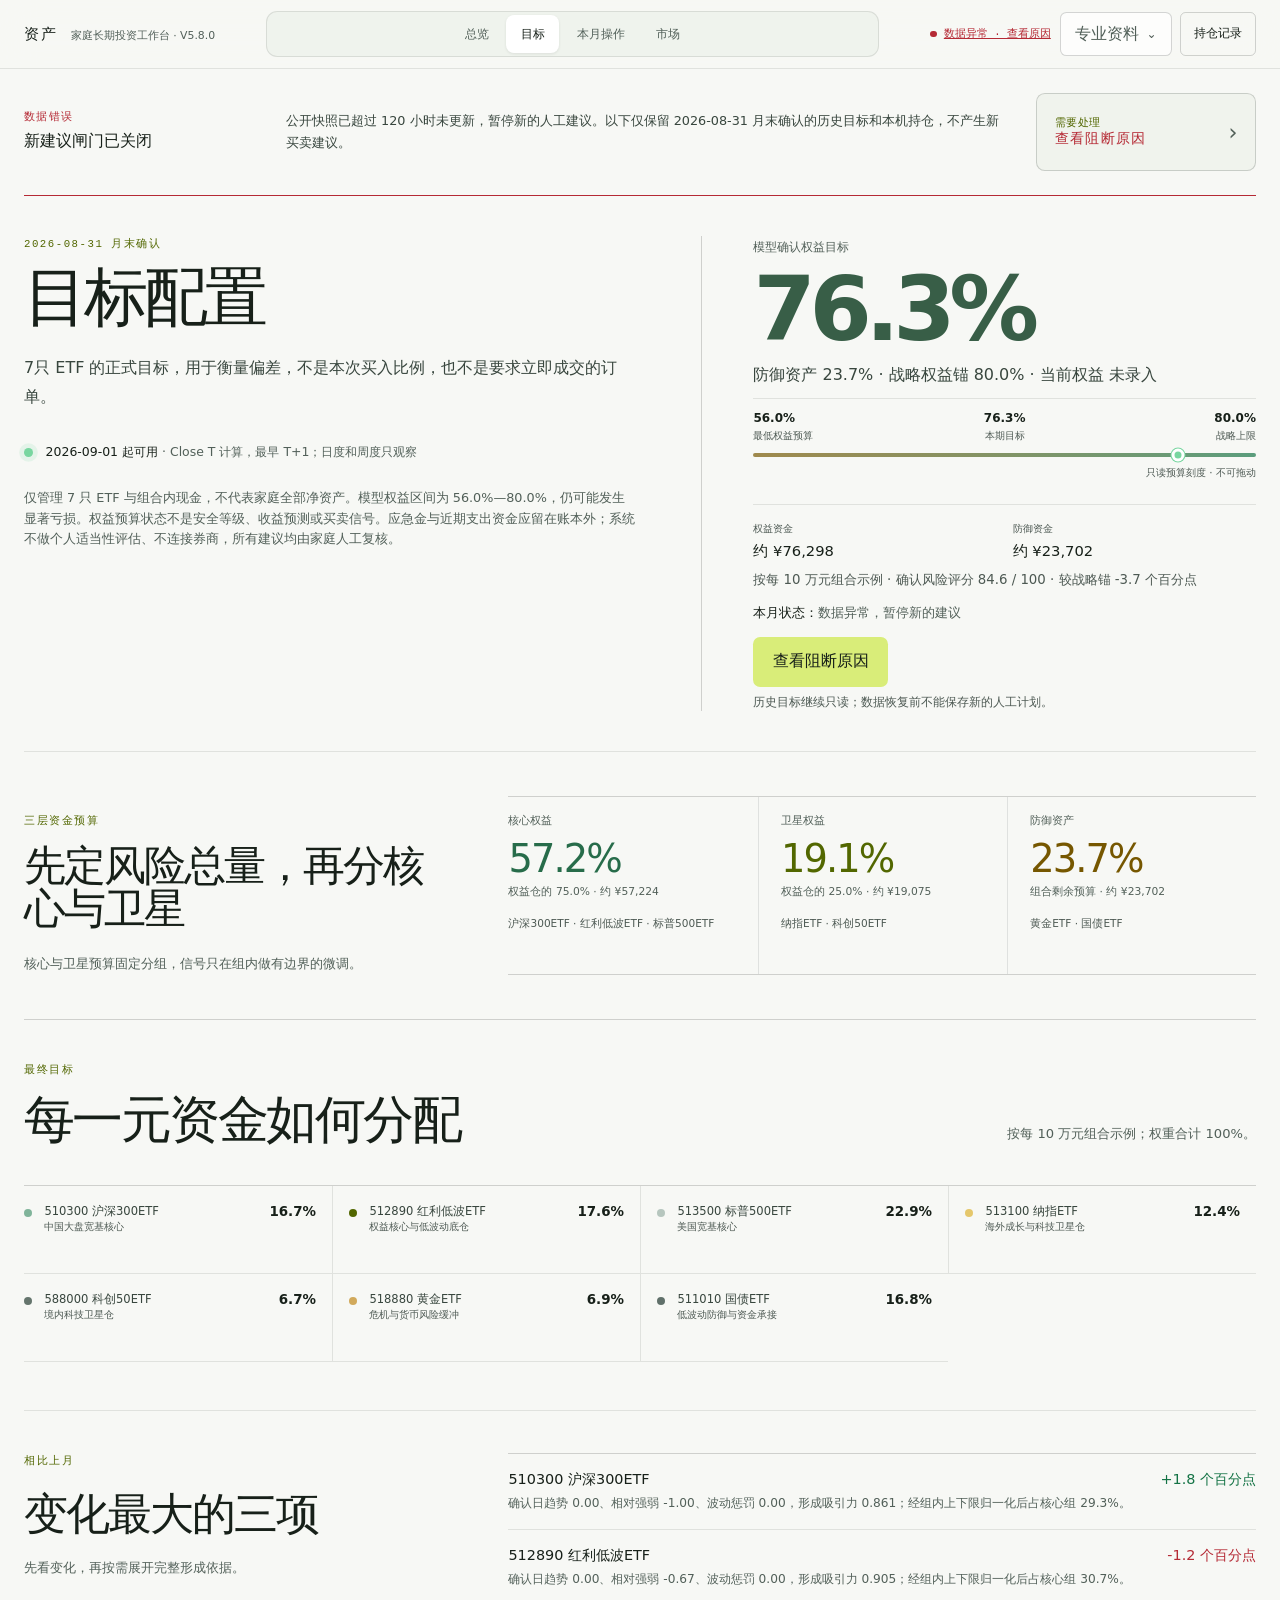
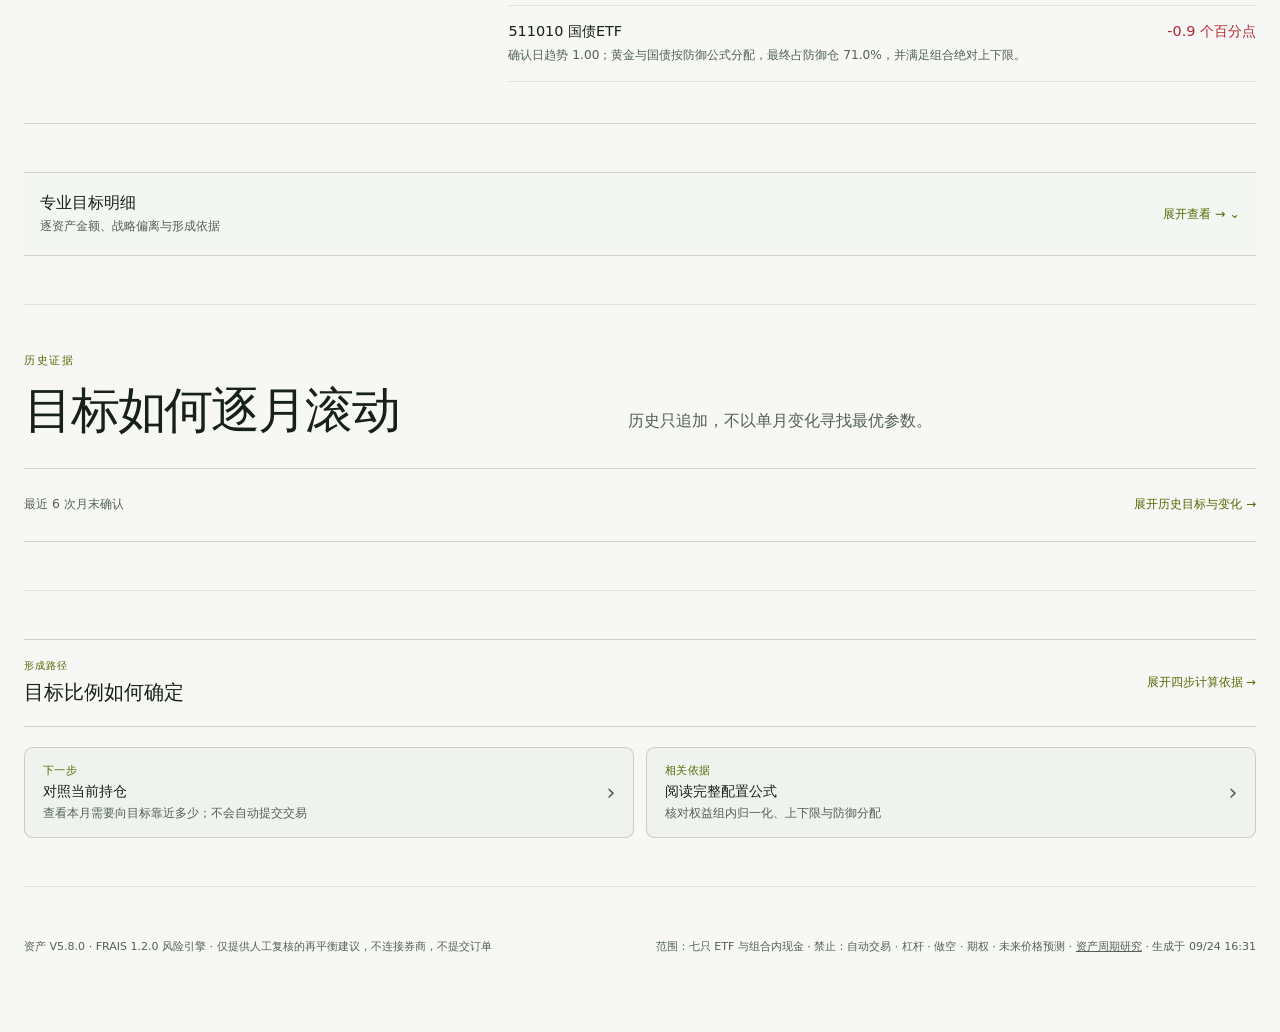
==== commit cf40541d: "data: refresh Asset public snapshot" ====
--- a/allocation/index.html
+++ b/allocation/index.html
@@ -8,7 +8,7 @@
     <meta name="description" content="资产月末确认目标配置：七只ETF的核心、卫星、防御目标与形成原因。" />
     <link rel="icon" href="data:image/svg+xml,%3Csvg xmlns='http://www.w3.org/2000/svg' viewBox='0 0 64 64'%3E%3Crect width='64' height='64' rx='16' fill='%230a0f0e'/%3E%3Cpath d='M16 16h33v8H25v8h20v8H25v16h-9z' fill='%23d7f26f'/%3E%3C/svg%3E" />
     <title>目标配置 · 资产</title>
-    <script type="module" crossorigin src="../assets/main-zk_eEaLq.js"></script>
+    <script type="module" crossorigin src="../assets/main-NHl3CPMW.js"></script>
     <link rel="stylesheet" crossorigin href="../assets/main-BIs1NG4x.css">
   </head>
   <body data-page="allocation" data-root="../">
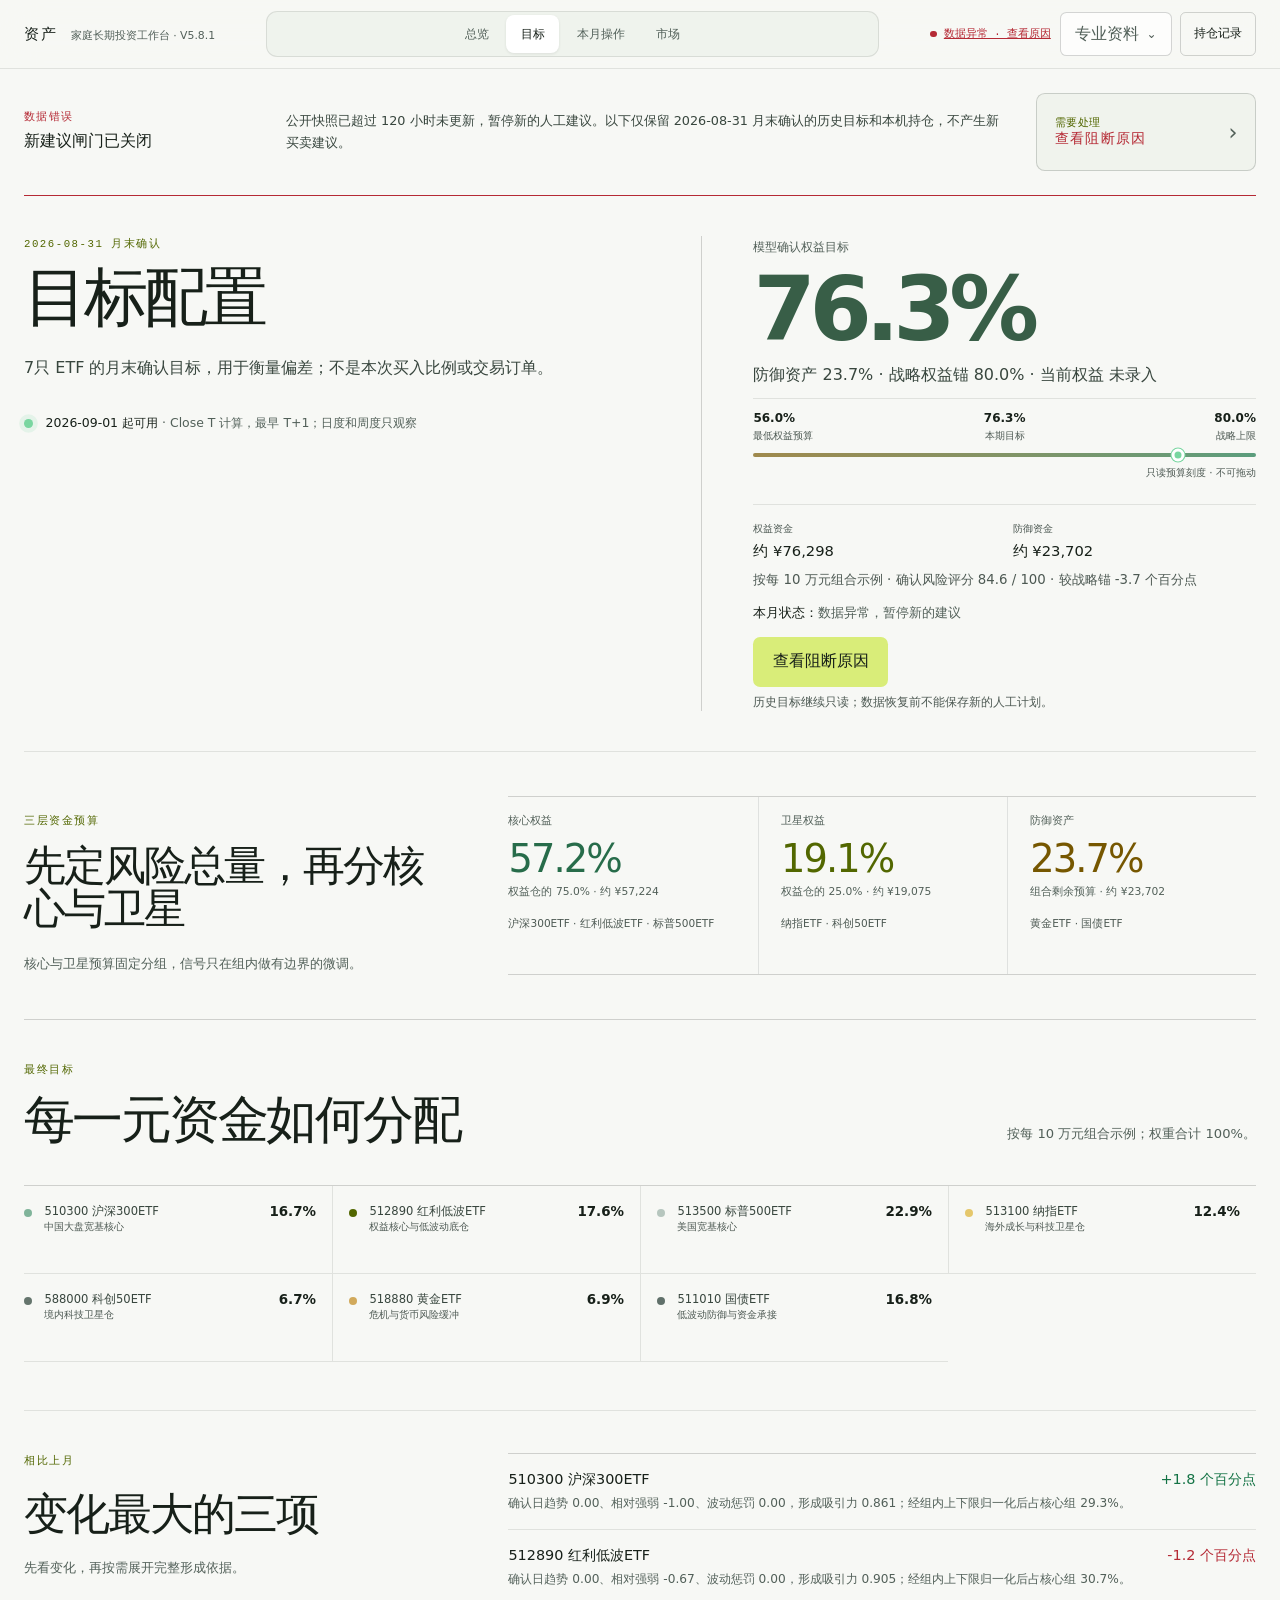
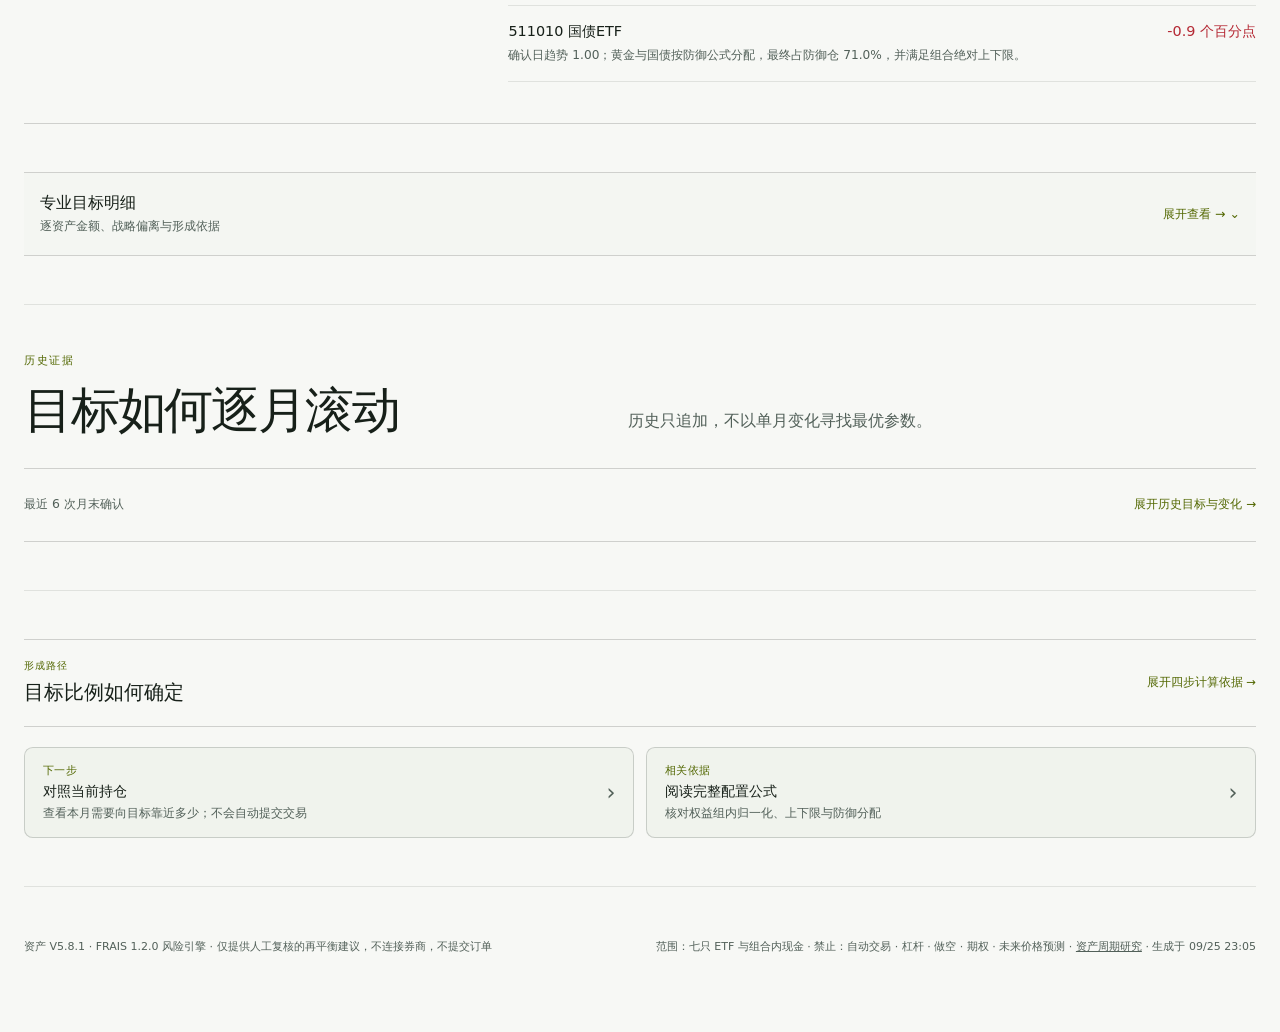
==== commit 1fff8f37: "data: refresh Asset public snapshot" ====
--- a/allocation/index.html
+++ b/allocation/index.html
@@ -8,8 +8,8 @@
     <meta name="description" content="资产月末确认目标配置：七只ETF的核心、卫星、防御目标与形成原因。" />
     <link rel="icon" href="data:image/svg+xml,%3Csvg xmlns='http://www.w3.org/2000/svg' viewBox='0 0 64 64'%3E%3Crect width='64' height='64' rx='16' fill='%230a0f0e'/%3E%3Cpath d='M16 16h33v8H25v8h20v8H25v16h-9z' fill='%23d7f26f'/%3E%3C/svg%3E" />
     <title>目标配置 · 资产</title>
-    <script type="module" crossorigin src="../assets/main-NHl3CPMW.js"></script>
-    <link rel="stylesheet" crossorigin href="../assets/main-BIs1NG4x.css">
+    <script type="module" crossorigin src="../assets/main-Cctf_cDX.js"></script>
+    <link rel="stylesheet" crossorigin href="../assets/main-CtOcEml6.css">
   </head>
   <body data-page="allocation" data-root="../">
     <a class="skip-link" href="#main">跳到主要内容</a>
--- a/assets/main-CtOcEml6.css
+++ b/assets/main-CtOcEml6.css
@@ -0,0 +1 @@
+:root{--lightningcss-light:initial;--lightningcss-dark: ;--lightningcss-light: ;--lightningcss-dark:initial;color-scheme:dark;--bg:#0a0f0e;--surface:#111816;--surface-2:#17201d;--ink:#f0f4ee;--soft:#c5cec8;--muted:#87938d;--faint:#66706b;--line:#e9f3ec17;--line-strong:#e9f3ec2b;--accent:#d7f26f;--positive:#79d6a0;--negative:#ef7076;--warning:#e8cd68;--content:1320px;background:var(--bg);color:var(--ink);font-synthesis:none;text-rendering:optimizelegibility;--lightningcss-light:initial;--lightningcss-dark: ;color-scheme:light dark;font-family:-apple-system,BlinkMacSystemFont,PingFang SC,Microsoft YaHei,system-ui,sans-serif}@media (prefers-color-scheme:dark){:root{--lightningcss-light: ;--lightningcss-dark:initial}}.allocation-changes li span{font-size:.9rem;font-weight:540}.allocation-changes li strong{font-size:.9rem}.target-detail-disclosure>summary::-webkit-details-marker{display:none}.portfolio-assets-disclosure>summary::-webkit-details-marker{display:none}.portfolio-audit-disclosure>summary::-webkit-details-marker{display:none}.market-disclosure>summary::-webkit-details-marker{display:none}.data-disclosure>summary::-webkit-details-marker{display:none}.data-disclosure>section{margin-top:0}.portfolio-help{margin-top:1.5rem}@media (prefers-color-scheme:light){:root{--bg:#f7f8f5;--surface:#fff;--surface-2:#edf1eb;--ink:#172019;--soft:#38463e;--muted:#5c6962;--faint:#6d7872;--line:#1720191a;--line-strong:#1720192e;--accent:#647b00;--positive:#147345;--negative:#b52a35;--warning:#8a6500}.topbar{background:#f7f8f5e8}input,select{background:#fff}.dialog-actions{background:#fffffff5}.primary{color:#172019;background:#d9ed79}.allocation-bar i{color:#101710}.professional-nav>div{box-shadow:0 24px 70px #1e282224}.markdown-body pre{background:#edf1eb}dialog::backdrop{background:#232b2561}}@media (max-width:820px){.overview-onboarding,.allocation-changes{grid-template-columns:1fr;gap:2rem}.portfolio-summary{grid-template-columns:1fr 1fr}.portfolio-summary>div:nth-child(3){border-left:0;border-top:1px solid var(--line);padding-left:0}.portfolio-summary>div:nth-child(4){border-top:1px solid var(--line)}.decision-row{grid-template-columns:1fr auto}.decision-path-values,.advice-reason{grid-column:1/-1}.professional-nav>div{width:auto;position:fixed;top:68px;left:16px;right:16px}}@media (max-width:560px){.scope-disclosure,.cadence-summary{font-size:.8rem!important}.overview-onboarding{min-height:0;padding:2.75rem 0}.target-detail-disclosure>summary,.portfolio-assets-disclosure>summary,.portfolio-audit-disclosure>summary,.market-disclosure>summary,.data-disclosure>summary{gap:.8rem;min-height:72px}.target-detail-disclosure>summary em,.portfolio-assets-disclosure>summary>strong,.portfolio-audit-disclosure>summary>strong,.market-disclosure>summary>strong,.data-disclosure>summary>strong{font-size:0}.target-detail-disclosure>summary em:after,.portfolio-assets-disclosure>summary>strong:after,.portfolio-audit-disclosure>summary>strong:after,.market-disclosure>summary>strong:after,.data-disclosure>summary>strong:after{content:"展开";font-size:.75rem}.decision-path-values{grid-template-columns:1fr 16px 1fr;align-items:start}.decision-path-values i:nth-of-type(2){display:none}.decision-path-values div:nth-of-type(3),.decision-path-values div:nth-of-type(4){margin-top:.65rem}.portfolio-summary strong{font-size:1rem}.professional-nav>summary{width:40px;height:40px}}*{box-sizing:border-box}html{scroll-behavior:smooth;scroll-padding-top:92px}body{background:var(--bg);min-width:320px;color:var(--ink);margin:0}button,input{color:inherit;font:inherit}a{color:inherit}button:focus-visible,a:focus-visible,input:focus-visible,select:focus-visible,summary:focus-visible{outline:2px solid var(--accent);outline-offset:3px}.skip-link{z-index:100;background:var(--accent);color:#12180f;padding:.7rem 1rem;text-decoration:none;position:fixed;top:-4rem;left:1rem}.skip-link:focus{top:1rem}.visually-hidden{clip:rect(0, 0, 0, 0)!important;white-space:nowrap!important;border:0!important;width:1px!important;height:1px!important;margin:-1px!important;padding:0!important;position:absolute!important;overflow:hidden!important}.boot-screen,.fatal{text-align:center;place-content:center;justify-items:center;gap:1.2rem;min-height:100svh;padding:2rem;display:grid}.boot-screen span{border:1px solid var(--line-strong);width:5rem;height:5rem;color:var(--accent);border-radius:50%;place-items:center;font:500 1.1rem/1 IBM Plex Mono,monospace;animation:1.8s ease-in-out infinite pulse;display:grid}.boot-screen p,.fatal p{color:var(--muted)}.fatal h1{letter-spacing:-.06em;max-width:700px;margin:0;font-size:clamp(2.3rem,6vw,5rem)}.shell{--regime:var(--warning);min-height:100svh}.topbar{z-index:20;border-bottom:1px solid var(--line);-webkit-backdrop-filter:blur(18px);backdrop-filter:blur(18px);background:#0a0f0ee8;position:sticky;top:0}.topbar-inner{width:min(var(--content), calc(100% - 48px));grid-template-columns:auto 1fr auto;align-items:center;gap:clamp(1.5rem,4vw,4rem);min-height:68px;margin:0 auto;display:grid}.brand{white-space:nowrap;align-items:baseline;gap:.8rem;text-decoration:none;display:flex}.brand b{letter-spacing:.13em;font-size:.93rem}.brand span{color:var(--muted);font-size:.68rem}.page-nav{justify-content:center;align-items:stretch;gap:1.5rem;height:68px;display:flex}.page-nav a{color:var(--muted);white-space:nowrap;align-items:center;font-size:.76rem;text-decoration:none;transition:color .18s;display:flex;position:relative}.page-nav a:hover,.page-nav a[aria-current=page]{color:var(--ink)}.page-nav a[aria-current=page]:after{content:"";background:var(--regime);height:2px;position:absolute;bottom:-1px;left:0;right:0}.nav-short{display:none}.top-actions{white-space:nowrap;align-items:center;gap:1rem;display:flex}.data-stamp{color:var(--muted);align-items:center;gap:.45rem;font:.66rem/1 IBM Plex Mono,monospace;display:flex}.data-stamp i{background:currentColor;border-radius:50%;width:.4rem;height:.4rem}.data-stamp.data-good{color:var(--positive)}.data-stamp.data-bad{color:var(--negative)}.quiet-button,.primary,.secondary,.text-button,.danger-link{cursor:pointer;border:0;transition:transform .18s,border-color .18s,background .18s,color .18s}.quiet-button{border:1px solid var(--line-strong);background:0 0;border-radius:.35rem;padding:.55rem .8rem;font-size:.74rem}.quiet-button:hover,.secondary:hover{border-color:var(--accent);background:#d7f26f0f}.quiet-button:active,.primary:active,.secondary:active{transform:scale(.98)}main,footer{width:min(var(--content), calc(100% - 48px));margin:0 auto}.data-error-banner{border-bottom:1px solid var(--negative);grid-template-columns:230px 1fr auto;align-items:center;gap:2rem;min-height:112px;padding:1.5rem 0;display:grid}.data-error-banner span,.data-error-banner strong{display:block}.data-error-banner span{color:var(--negative);letter-spacing:.12em;font:500 .68rem/1 IBM Plex Mono,monospace}.data-error-banner strong{margin-top:.5rem;font-size:1rem}.data-error-banner p{color:var(--soft);margin:0;font-size:.8rem;line-height:1.7}.data-error-banner a{color:var(--negative);white-space:nowrap;font-size:.76rem;text-decoration:none}.data-triage{border-bottom:1px solid var(--line-strong);grid-template-columns:minmax(230px,.8fr) minmax(420px,1.4fr) minmax(190px,.6fr);align-items:center;gap:2rem;min-height:150px;display:grid}.data-triage h2{margin:0;font-size:1.5rem;font-weight:540}.data-triage ol{gap:.7rem;margin:0;padding:0;list-style:none;display:grid}.data-triage li{color:var(--soft);grid-template-columns:28px 1fr;gap:.7rem;font-size:.73rem;line-height:1.5;display:grid}.data-triage li b{color:var(--accent);font:500 .65rem/1.5 IBM Plex Mono,monospace}.data-triage aside{border-left:1px solid var(--line);padding-left:1.5rem}.data-triage aside span,.data-triage aside strong,.data-triage aside small{display:block}.data-triage aside span,.data-triage aside small{color:var(--muted);font-size:.62rem;line-height:1.5}.data-triage aside strong{text-overflow:ellipsis;margin:.5rem 0;font:500 .68rem/1.4 IBM Plex Mono,monospace;overflow:hidden}.asset-overview-hero{border-bottom:1px solid var(--line-strong);grid-template-columns:minmax(0,1fr) auto;align-items:center;gap:3rem;min-height:320px;padding:2.75rem 0;display:grid}.asset-overview-title>span{color:var(--muted);font-size:.78rem;display:block}.asset-overview-title h1{letter-spacing:-.065em;margin:.45rem 0 1.2rem;font-size:clamp(3.5rem,6.5vw,5.7rem);font-weight:560;line-height:.92}.asset-overview-title h1.baseline-empty{max-width:720px;font-size:clamp(2.7rem,5.2vw,4.5rem);line-height:1}.asset-overview-title>div{flex-wrap:wrap;align-items:baseline;gap:.45rem 1rem;display:flex}.asset-overview-title>div strong{font-size:1.2rem;font-weight:550}.asset-overview-title>div span{color:var(--muted);font-size:.7rem}.asset-overview-title>p:last-child{color:var(--muted);margin:1.35rem 0 0;font-size:.76rem}.asset-overview-hero>aside{gap:.8rem;min-width:185px;display:grid}.asset-overview-hero>aside small{max-width:190px;color:var(--faint);font-size:.64rem;line-height:1.5}.asset-v5-hero{grid-template-columns:minmax(0,1fr) minmax(270px,340px)}.monthly-action{border-left:1px solid var(--line-strong);padding:1.5rem 0 1.5rem 2rem}.monthly-action>span,.monthly-action>strong,.monthly-action>small{display:block}.monthly-action>span{color:var(--faint);letter-spacing:.08em;font-size:.67rem}.monthly-action>strong{letter-spacing:-.045em;margin-top:.7rem;font-size:clamp(1.7rem,3vw,2.7rem);font-weight:550}.monthly-action>p{color:var(--soft);margin:.8rem 0;font-size:.8rem;line-height:1.7}.monthly-action>small{margin-bottom:1.2rem;max-width:none!important}.monthly-action>a{justify-content:center;text-decoration:none;display:inline-flex}.monthly-action>button{margin-left:.5rem}.cadence-inline{border-bottom:1px solid var(--line-strong);min-height:66px;color:var(--muted);justify-content:center;align-items:center;gap:clamp(.7rem,2.5vw,2.5rem);font-size:.7rem;display:flex}.cadence-inline b{color:var(--ink);margin-right:.3rem;font-weight:540}.cadence-inline i{color:var(--faint);font-style:normal}.amounts-hidden .private-amount{filter:blur(10px);-webkit-user-select:none;user-select:none}.overview-curve-section{border-bottom:1px solid var(--line-strong);padding:3.8rem 0 3.2rem}.overview-curve-head{justify-content:space-between;align-items:end;gap:2rem;display:flex}.overview-curve-head h2{letter-spacing:-.045em;margin:0;font-size:clamp(2rem,3.2vw,3.2rem);font-weight:550;line-height:1}.overview-controls{gap:1rem;display:flex}.overview-controls span{border:1px solid var(--line-strong);display:flex}.overview-controls button{color:var(--muted);cursor:pointer;background:0 0;border:0;padding:.55rem .8rem;font-size:.68rem}.overview-controls button[aria-pressed=true]{background:var(--surface-2);color:var(--accent)}.asset-curve{min-height:310px;margin-top:2.4rem}.asset-curve svg{width:100%;height:310px;overflow:visible}.asset-curve-line{fill:none;stroke:var(--accent);stroke-width:2.3px;vector-effect:non-scaling-stroke}.asset-curve-area{fill:color-mix(in srgb, var(--accent) 6%, transparent)}.asset-curve circle{fill:var(--warning);stroke:var(--bg);stroke-width:2px}.asset-curve text{fill:var(--faint);font:18px IBM Plex Mono,monospace}.asset-curve .curve-date{font-size:15px}.asset-curve .curve-date.end{text-anchor:end}.overview-empty{border:1px dashed var(--line-strong);text-align:center;place-content:center;justify-items:center;height:280px;display:grid}.overview-empty strong{font-size:1.3rem;font-weight:540}.overview-empty p{max-width:460px;color:var(--muted);font-size:.77rem;line-height:1.7}.curve-ledger,.ledger-status,.record-summary,.local-quality-grid{border-top:1px solid var(--line);border-bottom:1px solid var(--line);grid-template-columns:repeat(4,1fr);display:grid}.curve-ledger{grid-template-columns:repeat(6,1fr)}.curve-ledger>span,.ledger-status>span,.record-summary>span{color:var(--muted);padding:1rem 1.2rem;font-size:.67rem}.curve-ledger>span:first-child,.ledger-status>span:first-child,.record-summary>span:first-child{padding-left:0}.curve-ledger>span+span,.ledger-status>span+span,.record-summary>span+span{border-left:1px solid var(--line)}.curve-ledger strong,.ledger-status strong,.record-summary strong{color:var(--ink);margin-top:.35rem;font-size:.84rem;font-weight:540;display:block}.asset-group-overview{border-top:1px solid var(--line-strong);border-bottom:1px solid var(--line-strong);grid-template-columns:repeat(4,1fr);display:grid}.asset-group-overview article{min-width:0;padding:1.5rem 1.35rem}.asset-group-overview article:first-child{padding-left:0}.asset-group-overview article+article{border-left:1px solid var(--line)}.asset-group-overview article>div{grid-template-columns:1fr auto;gap:.35rem .8rem;display:grid}.asset-group-overview article>div>span{color:var(--muted);font-size:.7rem}.asset-group-overview article>div>strong{font-size:1.55rem;font-weight:540}.asset-group-overview article>div>b{color:var(--soft);grid-column:1/-1;font-size:.75rem;font-weight:500}.asset-group-overview article>p{min-height:4.3em;color:var(--muted);font-size:.7rem;line-height:1.55}.asset-group-overview ul{margin:1.2rem 0 0;padding:0;list-style:none}.asset-group-overview li{border-top:1px solid var(--line);color:var(--soft);justify-content:space-between;gap:.6rem;padding:.55rem 0;font-size:.67rem;display:flex}.asset-group-overview li strong{color:var(--ink);font-weight:520}.overview-action{border-bottom:1px solid var(--line-strong);grid-template-columns:1fr 340px;align-items:center;gap:4rem;min-height:230px;padding:3rem 0;display:grid}.overview-action h2{color:var(--positive);letter-spacing:-.055em;margin:0;font-size:clamp(2.4rem,5vw,4.5rem);font-weight:550;line-height:.95}.overview-action.warning h2{color:var(--warning)}.overview-action.negative h2{color:var(--negative)}.overview-action p{max-width:680px;color:var(--muted);line-height:1.7}.overview-action>div:last-child{border-left:1px solid var(--line-strong);padding-left:2rem}.overview-action>div:last-child span,.overview-action>div:last-child small{color:var(--muted);font-size:.67rem;display:block}.overview-action>div:last-child strong{margin:.5rem 0;font-size:1.25rem;font-weight:540;display:block}.overview-action a{color:var(--accent);margin-top:1rem;font-size:.72rem;text-decoration:none;display:inline-block}.overview-risk-details{border-bottom:1px solid var(--line-strong)}.overview-risk-details>summary{cursor:pointer;justify-content:space-between;align-items:center;gap:2rem;min-height:110px;list-style:none;display:flex}.overview-risk-details>summary::-webkit-details-marker{display:none}.overview-risk-details>summary span b,.overview-risk-details>summary span small{display:block}.overview-risk-details>summary span b{font-size:1.15rem}.overview-risk-details>summary span small{color:var(--muted);margin-top:.35rem;font-size:.68rem}.overview-risk-details>summary>strong{color:var(--regime);font-size:1.4rem;font-weight:540}.overview-risk-body{border-top:1px solid var(--line)}.cadence-panel{border-bottom:1px solid var(--line-strong);grid-template-columns:minmax(300px,.85fr) minmax(560px,1.15fr);align-items:center;gap:clamp(3rem,7vw,7rem);padding:3.5rem 0;display:grid}.cadence-action h2{color:var(--positive);letter-spacing:-.05em;margin:0;font-size:clamp(2.2rem,4.5vw,4rem);font-weight:550;line-height:1}.cadence-action>p:not(.eyebrow){max-width:40rem;color:var(--muted);margin:1rem 0 1.5rem;font-size:.8rem;line-height:1.7}.cadence-action dl{border-top:1px solid var(--line);grid-template-columns:repeat(3,1fr);margin:0;display:grid}.cadence-action dl div{padding:.8rem .8rem 0 0}.cadence-action dt{color:var(--faint);font-size:.64rem}.cadence-action dd{margin:.35rem 0 0;font-size:.76rem}.cadence-panel ol{border-top:1px solid var(--line-strong);margin:0;padding:0;list-style:none}.cadence-panel li{border-bottom:1px solid var(--line);grid-template-columns:72px 150px 1fr;align-items:center;gap:1rem;min-height:82px;display:grid;position:relative}.cadence-panel li:before{content:"";background:var(--accent);width:2px;height:0;transition:height .25s;position:absolute;left:0}.cadence-panel li.current:before,.cadence-panel li:hover:before{height:56%}.cadence-panel li span,.cadence-panel li small{color:var(--muted);font-size:.68rem;line-height:1.5}.cadence-panel li strong{font-size:.82rem;font-weight:540}.model-integrity{border-bottom:1px solid var(--line-strong);grid-template-columns:230px 1fr;align-items:start;gap:2rem;padding:1.35rem 0;display:grid}.model-integrity>div:first-child span,.model-integrity>div:first-child strong{display:block}.model-integrity>div:first-child span{color:var(--muted);font-size:.68rem}.model-integrity>div:first-child strong{color:var(--positive);margin-top:.45rem;font-size:1rem;font-weight:540}.model-integrity.failed>div:first-child strong{color:var(--negative)}.model-integrity>div:last-child{border-left:1px solid var(--line);grid-template-columns:repeat(5,1fr);display:grid}.model-integrity>div:last-child>span{min-width:0;padding:0 1rem}.model-integrity i{background:var(--positive);border-radius:50%;width:.42rem;height:.42rem;margin-right:.45rem;display:inline-block}.model-integrity.failed i{background:var(--negative)}.model-integrity b{font-size:.7rem;font-weight:540}.model-integrity small{color:var(--faint);margin-top:.45rem;font-size:.61rem;line-height:1.5;display:block}.local-quality-grid{grid-template-columns:repeat(3,1fr)}.local-quality-grid>div{padding:1.2rem 1.3rem}.local-quality-grid>div:nth-child(3n+1){padding-left:0}.local-quality-grid>div:not(:nth-child(3n+1)){border-left:1px solid var(--line)}.local-quality-grid>div:nth-child(n+4){border-top:1px solid var(--line)}.local-quality-grid span{color:var(--muted);font-size:.67rem;display:block}.local-quality-grid strong{margin-top:.45rem;font-size:.9rem;font-weight:540;display:block}.cash-flow-history{border-top:1px solid var(--line);margin-top:1.5rem}.cash-flow-history summary{color:var(--soft);cursor:pointer;padding:1rem 0;font-size:.76rem}.cash-flow-history>p{color:var(--muted);font-size:.74rem}.decision-header{border-bottom:1px solid var(--line);grid-template-columns:minmax(0,1.15fr) minmax(320px,.85fr);align-items:center;gap:clamp(3rem,8vw,8rem);min-height:410px;padding:3.5rem 0;display:grid}.decision-primary>p:not(.eyebrow){max-width:45rem;color:var(--soft);margin:1.4rem 0 0;font-size:.95rem;line-height:1.75}.decision-number{grid-template-columns:auto 1fr;align-items:end;gap:.45rem 1.5rem;display:grid}.decision-number span{color:var(--muted);grid-column:1/-1;font-size:.76rem}.decision-number strong{color:var(--regime);letter-spacing:-.07em;font-size:clamp(4rem,7vw,6rem);font-weight:560;line-height:.85}.decision-number small{color:var(--soft);padding-bottom:.35rem;font-size:.76rem}.decision-context{border-left:1px solid var(--line-strong);padding-left:clamp(2rem,5vw,5rem)}.budget-state,.decision-outcome{padding:1.25rem 0}.budget-state{border-bottom:1px solid var(--line)}.budget-state span,.decision-outcome span,.budget-state small,.decision-outcome small{color:var(--muted);font-size:.68rem;display:block}.budget-state strong{letter-spacing:-.05em;margin:.55rem 0;font-size:clamp(2.2rem,4vw,3.6rem);font-weight:550;line-height:1;display:block}.decision-outcome strong{margin:.5rem 0;font-size:1.35rem;font-weight:540;display:block}.decision-outcome.positive strong{color:var(--positive)}.decision-outcome.warning strong{color:var(--warning)}.decision-outcome.negative strong{color:var(--negative)}.decision-outcome a{color:var(--accent);margin-top:1rem;font-size:.74rem;text-decoration:none;display:inline-block}.observation-strip{border-bottom:1px solid var(--line-strong);grid-template-columns:repeat(4,minmax(0,1fr)) minmax(240px,1.2fr);align-items:stretch;display:grid}.observation-strip>div,.observation-strip aside{min-width:0;padding:1.15rem 1.3rem}.observation-strip>div:first-child{padding-left:0}.observation-strip>div+div,.observation-strip aside{border-left:1px solid var(--line)}.observation-strip span,.observation-strip small{color:var(--muted);font-size:.65rem;display:block}.observation-strip strong{margin-top:.4rem;font-size:.95rem;font-weight:530;display:block}.observation-strip aside{background:#ffffff05}.observation-strip aside strong{color:var(--soft);margin-bottom:.3rem}.risk-hero{border-bottom:1px solid var(--line);grid-template-columns:1.15fr .85fr;align-items:center;gap:clamp(3rem,8vw,8rem);min-height:540px;padding:4rem 0;display:grid;position:relative}.risk-hero:before{content:"";z-index:-1;background:color-mix(in srgb, var(--regime) 10%, transparent);filter:blur(100px);pointer-events:none;border-radius:50%;width:32rem;height:32rem;position:absolute;top:8%;right:2%}.eyebrow{color:var(--accent);letter-spacing:.14em;text-transform:uppercase;margin:0 0 1rem;font:500 .67rem/1.5 IBM Plex Mono,monospace}.risk-hero-label{color:var(--muted);font-size:.82rem;display:block}.risk-hero h1{color:var(--regime);letter-spacing:-.075em;margin:.7rem 0 0;font-size:clamp(4.7rem,8vw,6rem);font-weight:560;line-height:.9}.risk-observation{border-left:1px solid var(--line-strong);padding-left:clamp(2rem,5vw,5rem)}.risk-observation h2{letter-spacing:-.06em;margin:0;font-size:clamp(2.4rem,5vw,4.25rem);font-weight:560;line-height:.95}.risk-observation h2 span{color:var(--regime);letter-spacing:0;margin-top:.9rem;font-size:.32em;display:block}.lead{max-width:42rem;color:var(--soft);margin:2.2rem 0 0;font-size:clamp(1rem,1.7vw,1.28rem);line-height:1.8}.signal-stamp{color:var(--muted);align-items:center;gap:.8rem;margin-top:2rem;font-size:.78rem;display:flex}.signal-stamp i{background:var(--regime);width:.55rem;height:.55rem;box-shadow:0 0 0 .3rem color-mix(in srgb, var(--regime) 15%, transparent);border-radius:50%}.signal-stamp strong{color:var(--ink);font-weight:500}.score{aspect-ratio:1;justify-self:center;place-items:center;width:min(28vw,320px);display:grid;position:relative}.score-ring{background:conic-gradient(var(--regime) calc(var(--score) * 1%), #ffffff12 0);border-radius:50%;transition:background .5s;position:absolute;inset:0;transform:rotate(-90deg);-webkit-mask:radial-gradient(circle,#0000 0 58%,#000 59%);mask:radial-gradient(circle,#0000 0 58%,#000 59%)}.score>div:last-child{text-align:center;gap:.65rem;display:grid}.score strong{letter-spacing:-.07em;font-size:clamp(3.6rem,7vw,6.4rem);font-weight:500;line-height:1}.score span{color:var(--muted);letter-spacing:.08em;font:.68rem/1.3 IBM Plex Mono,monospace}.compact-score{justify-self:start;width:min(18vw,180px);margin-top:2rem}.compact-score strong{font-size:clamp(2.5rem,4vw,3.8rem)}.status-rail{border-bottom:1px solid var(--line-strong);grid-template-columns:repeat(4,1fr);display:grid}.status-rail>div{min-width:0;padding:1.3rem 1.5rem}.status-rail>div:first-child{padding-left:0}.status-rail>div+div{border-left:1px solid var(--line)}.status-rail span,.status-rail small{color:var(--muted);font-size:.68rem;display:block}.status-rail strong{margin:.5rem 0 .35rem;font-size:1.2rem;font-weight:530;display:block}.page-intro{border-bottom:1px solid var(--line);flex-direction:column;justify-content:center;align-items:flex-start;min-height:300px;padding:3.5rem 0;display:flex}.page-intro h1{letter-spacing:-.055em;max-width:900px;margin:0;font-size:clamp(3rem,5vw,4.5rem);font-weight:600;line-height:.94}.page-intro>p:not(.eyebrow){max-width:680px;color:var(--soft);margin:1.6rem 0 0;font-size:1rem;line-height:1.75}.page-intro>.primary{margin-top:2rem}.page-intro>.page-links{margin-top:1.8rem}.model-intro{min-height:420px}.section{border-bottom:1px solid var(--line);padding:clamp(4.5rem,7vw,6rem) 0}.section.first{padding-top:3.25rem}.section.compact{padding-top:5rem;padding-bottom:5rem}.section-head{grid-template-columns:minmax(0,.9fr) minmax(330px,1.1fr);align-items:end;gap:clamp(2rem,7vw,7rem);margin-bottom:4rem;display:grid}.section-head h2{letter-spacing:-.045em;max-width:46rem;margin:0;font-size:clamp(2.15rem,3.8vw,3.65rem);font-weight:550;line-height:1.03}.section-head>p{max-width:48rem;color:var(--muted);margin:0;line-height:1.8}.factor-list{border-top:1px solid var(--line-strong)}.factor{border-bottom:1px solid var(--line);grid-template-columns:4rem minmax(260px,.9fr) minmax(180px,.55fr) minmax(260px,.8fr);align-items:center;gap:2rem;min-height:9.5rem;display:grid}.factor-index{color:var(--accent);font:500 .8rem/1 IBM Plex Mono,monospace}.factor-title{justify-content:space-between;align-items:baseline;gap:1rem;display:flex}.factor-title h3{margin:0;font-size:1.08rem;font-weight:550}.factor-title strong{font-size:1.65rem;font-weight:500}.track{background:#ffffff12;height:3px;margin-top:1rem}.track i{background:var(--regime);height:100%;transition:width .7s cubic-bezier(.2,.8,.2,1);display:block}.factor-score>span{color:var(--faint);margin-top:.45rem;font:.64rem/1.3 IBM Plex Mono,monospace;display:block}.factor-score .track{margin-top:.55rem}.factor>p{color:var(--muted);font-size:.86rem;line-height:1.7}.factor>p strong{color:var(--soft);font-weight:500}.factor-impact span,.factor-impact small{color:var(--faint);font-size:.65rem;line-height:1.5;display:block}.factor-impact strong{margin:.45rem 0 .3rem;font-size:1rem;font-weight:530;display:block}.reconciliation,.drawdown-scopes,.benchmark-questions{border-top:1px solid var(--line-strong);border-bottom:1px solid var(--line-strong);grid-template-columns:repeat(4,1fr);margin-top:3rem;display:grid}.reconciliation>div,.drawdown-scopes>div,.benchmark-questions>div{min-width:0;padding:1.25rem 1.35rem}.reconciliation>div:first-child,.drawdown-scopes>div:first-child,.benchmark-questions>div:first-child{padding-left:0}.reconciliation>div+div,.drawdown-scopes>div+div,.benchmark-questions>div+div{border-left:1px solid var(--line)}.reconciliation span,.reconciliation small,.drawdown-scopes span,.drawdown-scopes small{color:var(--muted);font-size:.66rem;line-height:1.5;display:block}.reconciliation strong,.drawdown-scopes strong{margin:.5rem 0 .35rem;font-size:1.05rem;font-weight:530;line-height:1.4;display:block}.drawdown-scopes{grid-template-columns:repeat(3,1fr);margin:0 0 3.5rem}.stability-layout{grid-template-columns:minmax(0,1.2fr) minmax(320px,.8fr);gap:clamp(3rem,7vw,7rem);display:grid}.stability-layout h3{letter-spacing:-.025em;margin:0 0 1.5rem;font-size:1.55rem;font-weight:540}.stability-list{border-top:1px solid var(--line-strong)}.stability-row{border-bottom:1px solid var(--line);grid-template-columns:1fr auto auto;align-items:center;gap:1.5rem;padding:1rem 0;display:grid}.stability-row span strong,.stability-row span small,.stability-row em small{display:block}.stability-row span strong{font-size:.78rem;font-weight:540}.stability-row span small,.stability-row em small{color:var(--faint);margin-top:.25rem;font-size:.62rem}.stability-row b{font-size:.74rem;font-weight:530}.stability-row em{color:var(--muted);text-align:right;font-size:.7rem;font-style:normal}.rs-audit{border-left:1px solid var(--line-strong);padding-left:clamp(1rem,4vw,4rem)}.rs-audit dl{grid-template-columns:1fr 1fr;gap:1rem;margin:0 0 1.5rem;display:grid}.rs-audit dl div{border-top:1px solid var(--line);padding-top:.8rem}.rs-audit dt{color:var(--faint);font-size:.64rem}.rs-audit dd{margin:.4rem 0 0;font-size:1.05rem}.rs-audit ol{border-top:1px solid var(--line);margin:0;padding:0;list-style:none}.rs-audit li{border-bottom:1px solid var(--line);grid-template-columns:22px 1fr auto;align-items:center;gap:.7rem;padding:.8rem 0;display:grid}.rs-audit li span,.rs-audit li small{color:var(--faint);font-size:.62rem}.rs-audit li strong,.rs-audit li b{font-size:.72rem;font-weight:530}.rs-audit li small{grid-column:2}.rs-audit>p{color:var(--muted);font-size:.72rem;line-height:1.65}.history-band{grid-template-columns:190px 1fr;align-items:end;gap:3rem;min-height:260px;margin-top:4rem;display:grid}.history-band span{color:var(--muted);font-size:.75rem;display:block}.history-band strong{margin-top:.6rem;font-size:2.5rem;font-weight:500;display:block}.history-band small{color:var(--faint);margin-top:.5rem;display:block}.sparkline{width:100%;height:190px;display:block;overflow:visible}.sparkline path{fill:none;stroke:var(--regime);stroke-width:2px;vector-effect:non-scaling-stroke}.risk-delta-strip{border-top:1px solid var(--line-strong);border-bottom:1px solid var(--line-strong);grid-template-columns:repeat(4,1fr);margin-top:4rem;display:grid}.risk-delta-strip>div{min-width:0;padding:1.4rem 1.5rem}.risk-delta-strip>div:first-child{padding-left:0}.risk-delta-strip>div+div{border-left:1px solid var(--line)}.risk-delta-strip span{color:var(--muted);font-size:.72rem;display:block}.risk-delta-strip strong{letter-spacing:-.03em;margin-top:.6rem;font-size:1.45rem;font-weight:520;display:block}.risk-delta-strip small{color:var(--faint);margin-top:.4rem;font-size:.67rem;line-height:1.4;display:block}.risk-concentration{border-top:1px solid var(--line-strong);border-bottom:1px solid var(--line-strong);grid-template-columns:minmax(300px,.8fr) minmax(420px,1.2fr) auto;align-items:center;gap:clamp(2rem,5vw,5rem);min-height:132px;margin-bottom:3rem;padding:1.5rem 0;display:grid}.risk-concentration span,.risk-concentration strong{display:block}.risk-concentration span{color:var(--warning);letter-spacing:.12em;font:500 .68rem/1 IBM Plex Mono,monospace}.risk-concentration strong{max-width:34rem;margin-top:.55rem;font-size:1.2rem;font-weight:550;line-height:1.4}.risk-concentration p{color:var(--muted);margin:0;font-size:.78rem;line-height:1.75}.risk-concentration small{max-width:150px;color:var(--faint);font-size:.67rem;line-height:1.55}.risk-ownership{grid-template-columns:minmax(280px,.75fr) minmax(480px,1.25fr);align-items:start;gap:clamp(3rem,7vw,7rem);display:grid}.risk-ownership-summary h3{letter-spacing:-.04em;max-width:26rem;margin:0;font-size:clamp(1.8rem,3.2vw,3rem);font-weight:550;line-height:1.1}.risk-ownership-summary>p:not(.eyebrow){max-width:34rem;color:var(--muted);font-size:.84rem;line-height:1.8}.risk-ownership-summary dl{grid-template-columns:1fr 1fr;gap:1rem;margin:2rem 0 0;display:grid}.risk-ownership-summary dl div{border-top:1px solid var(--line);padding-top:.8rem}.risk-ownership-summary dt{color:var(--faint);font-size:.68rem}.risk-ownership-summary dd{margin:.45rem 0 0;font-size:1.25rem}.risk-owner-list{border-top:1px solid var(--line)}.risk-owner{border-bottom:1px solid var(--line);grid-template-columns:minmax(120px,.55fr) minmax(260px,1.45fr) 76px;align-items:center;gap:1.2rem;min-height:92px;display:grid}.risk-owner-name strong{font-size:.81rem;font-weight:540;display:block}.risk-owner-name small{color:var(--faint);margin-top:.3rem;font:.62rem/1.3 IBM Plex Mono,monospace;display:block}.risk-owner-scales{gap:.65rem;display:grid}.risk-owner-scales>div{grid-template-columns:82px 1fr;align-items:center;gap:.7rem;display:grid}.risk-owner-scales span{color:var(--faint);font:.62rem/1.2 IBM Plex Mono,monospace}.risk-owner-value{text-align:right;font-size:.8rem;font-weight:540}.risk-owner-track{background:#ffffff0f;height:4px;display:block}.risk-owner-track b{transform-origin:0;height:100%;animation:.7s cubic-bezier(.2,.8,.2,1) both grow-line;display:block}.risk-owner-track.capital b{background:var(--soft);opacity:.62}.risk-owner-track.risk b{background:var(--regime)}.risk-owner-track.diversifier b{background:var(--positive);background-image:repeating-linear-gradient(135deg,#0000 0 3px,#0a0f0e73 3px 5px)}.market-intro{min-height:340px}.cycle-intro{min-height:245px;padding-top:2.8rem;padding-bottom:2.8rem}.cycle-section{padding-top:2.2rem;overflow:hidden}.cycle-health{border-top:1px solid var(--line-strong);border-bottom:1px solid var(--line);grid-template-columns:minmax(190px,.55fr) minmax(320px,1.45fr) auto;align-items:center;gap:1rem 2rem;min-height:58px;padding:.9rem 0;display:grid}.cycle-health strong{color:var(--positive);letter-spacing:.08em;font:500 .67rem/1.4 IBM Plex Mono,monospace}.cycle-health span{color:var(--soft);font-size:.72rem;line-height:1.55}.cycle-health small{color:var(--faint);text-align:right;font-size:.62rem;line-height:1.45}.cycle-health.is-error{border-color:color-mix(in srgb, var(--negative) 55%, var(--line))}.cycle-health.is-error strong{color:var(--negative)}.cycle-health.is-unknown strong{color:var(--warning)}.cycle-weekly{border-bottom:1px solid var(--line-strong);grid-template-columns:minmax(320px,1.15fr) minmax(330px,1fr) 150px;align-items:center;gap:clamp(2rem,5vw,5rem);min-height:178px;display:grid}.cycle-weekly h2{letter-spacing:-.04em;margin:0;font-size:clamp(1.8rem,3vw,2.8rem);font-weight:550}.cycle-weekly-title>p:last-child{max-width:47rem;color:var(--muted);margin:.75rem 0 0;font-size:.78rem;line-height:1.7}.cycle-weekly-move{grid-template-columns:72px 1fr;align-items:baseline;gap:.55rem 1rem;display:grid}.cycle-weekly-move span,.cycle-weekly-count span{color:var(--faint);font-size:.64rem}.cycle-weekly-move strong{color:var(--soft);font-size:.7rem;font-weight:520;line-height:1.6}.cycle-weekly-count{border-left:1px solid var(--line);padding-left:1.5rem}.cycle-weekly-count strong{letter-spacing:-.06em;margin-top:.35rem;font-size:3.1rem;font-weight:500;line-height:1;display:block}.cycle-weekly-count small{color:var(--faint);margin-top:.45rem;font-size:.59rem;display:block}.cycle-breadth{border-bottom:1px solid var(--line-strong);grid-template-columns:100px repeat(7,1fr);display:grid}.cycle-breadth>p,.cycle-breadth>div{min-width:0;margin:0;padding:.9rem .75rem}.cycle-breadth>p{color:var(--muted);padding-left:0;font-size:.67rem}.cycle-breadth>div{border-left:1px solid var(--line);border-top:2px solid var(--cycle-color)}.cycle-breadth strong,.cycle-breadth span,.cycle-breadth small{text-overflow:ellipsis;white-space:nowrap;display:block;overflow:hidden}.cycle-breadth strong{color:var(--cycle-color);font-size:.68rem;font-weight:550}.cycle-breadth span{color:var(--soft);margin-top:.4rem;font:.6rem/1.2 IBM Plex Mono,monospace}.cycle-breadth small{color:var(--faint);margin-top:.3rem;font-size:.55rem}.cycle-read-guide{border-top:1px solid var(--line-strong);border-bottom:1px solid var(--line-strong);grid-template-columns:repeat(5,1fr);margin-top:2.5rem;display:grid}.cycle-read-guide>summary{color:var(--soft);cursor:pointer;grid-column:1/-1;padding:1rem 0;font-size:.74rem}.cycle-read-guide>div{border-top:1px solid var(--line);min-width:0;padding:1.2rem}.cycle-read-guide>div:first-of-type{padding-left:0}.cycle-read-guide>div+div{border-left:1px solid var(--line)}.cycle-read-guide span{color:var(--accent);font:.6rem/1 IBM Plex Mono,monospace}.cycle-read-guide strong{margin-top:.6rem;font-size:.78rem;font-weight:540;display:block}.cycle-read-guide small{color:var(--faint);margin-top:.45rem;font-size:.64rem;line-height:1.55;display:block}.cycle-controls{border-bottom:1px solid var(--line-strong);grid-template-columns:auto minmax(320px,1fr) 180px;align-items:end;gap:2rem;padding:1.25rem 0;display:grid}.cycle-controls span{color:var(--muted);letter-spacing:.06em;justify-content:space-between;gap:1rem;margin-bottom:.65rem;font-size:.67rem;display:flex}.cycle-controls b{color:var(--ink)}.cycle-controls input{width:100%;height:2px;accent-color:var(--accent);border:0;padding:0}.cycle-controls select{border:1px solid var(--line-strong);background:var(--surface);width:100%;color:var(--ink);padding:.48rem .6rem;font-size:.72rem}.cycle-buttons{display:flex}.cycle-buttons button{border:1px solid var(--line-strong);min-height:35px;color:var(--muted);cursor:pointer;background:0 0;padding:.45rem .75rem}.cycle-buttons button+button{border-left:0}.cycle-buttons button[aria-pressed=true]{background:var(--accent);color:#111815}.cycle-status{border-bottom:1px solid var(--line);min-height:45px;color:var(--muted);flex-wrap:wrap;align-items:center;gap:.7rem 1.4rem;font:.62rem/1.4 IBM Plex Mono,monospace;display:flex}.cycle-status strong{color:var(--ink)}.cycle-status small{color:var(--faint);margin-left:auto}.cycle-scroll{min-width:1180px;padding-top:1.7rem}[data-cycle-board]{overflow-x:auto}.cycle-heads{grid-template-columns:repeat(7,1fr);gap:.45rem;margin-bottom:.45rem;display:grid}.cycle-heads>div{border-top:3px solid var(--cycle-color);background:color-mix(in srgb, var(--cycle-color) 10%, transparent);padding:.75rem}.cycle-heads strong{color:var(--cycle-color);font-size:1rem}.cycle-heads span{float:right;color:var(--faint);font:.65rem/1.5 IBM Plex Mono,monospace}.cycle-grid{grid-template-rows:repeat(8,132px);grid-template-columns:repeat(7,1fr);grid-auto-flow:column;gap:.45rem;display:grid}.cycle-tile{border:1px solid color-mix(in srgb, var(--cycle-color) 45%, var(--line));background:color-mix(in srgb, var(--cycle-color) 8%, var(--surface));cursor:pointer;min-width:0;padding:.7rem;transition:opacity .18s,transform .18s,border-color .18s;position:relative}.cycle-tile:hover,.cycle-tile:focus{z-index:5;border-color:var(--cycle-color);outline:0;transform:translateY(-3px)}.cycle-tile.is-pending{border-style:dashed;border-color:color-mix(in srgb, var(--cycle-color) 28%, var(--line));background:color-mix(in srgb, var(--cycle-color) 2%, var(--surface))}.cycle-tile.is-pending .cycle-no-data{opacity:.72}.cycle-tile.is-muted{opacity:.17}.cycle-tile>div{justify-content:space-between;gap:.5rem;display:flex}.cycle-tile h3{color:var(--ink);white-space:nowrap;text-overflow:ellipsis;margin:0;font-size:.72rem;font-weight:560;overflow:hidden}.cycle-tile>div>span{color:var(--muted);font:.6rem/1.2 IBM Plex Mono,monospace}.cycle-tile>small{color:var(--faint);letter-spacing:.05em;margin-top:.25rem;font:.52rem/1.2 IBM Plex Mono,monospace;display:block}.cycle-spark{width:100%;height:38px;margin-top:.25rem;display:block}.cycle-spark line{stroke:var(--line);stroke-width:.6px}.cycle-spark polyline{fill:none;stroke-width:1.6px;vector-effect:non-scaling-stroke}.cycle-no-data{height:38px;color:var(--faint);align-items:center;font-size:.55rem;display:flex}.cycle-tile>dl{grid-template-columns:1fr 1fr;gap:.5rem;margin:0;display:grid}.cycle-tile>dl div{min-width:0}.cycle-tile dt{color:var(--faint);white-space:nowrap;text-overflow:ellipsis;font-size:.52rem;overflow:hidden}.cycle-tile dd{color:var(--ink);margin:.15rem 0 0;font:.62rem/1.2 IBM Plex Mono,monospace}.cycle-tile>footer{color:var(--faint);justify-content:space-between;margin-top:.4rem;font-size:.5rem;display:flex}.cycle-dialog{border:1px solid var(--line-strong);width:min(680px,100vw - 2rem);max-height:min(800px,100svh - 3rem);color:var(--ink);background:#111817;border-radius:0;padding:2.5rem;overflow:auto;box-shadow:0 24px 70px #0000009e}.cycle-dialog::backdrop{-webkit-backdrop-filter:blur(5px);backdrop-filter:blur(5px);background:#020605c2}.cycle-dialog-close{z-index:2;float:right;border:1px solid var(--line-strong);color:var(--muted);cursor:pointer;background:#111817;padding:.45rem .7rem;font-size:.68rem;position:sticky;top:0}.cycle-dialog h2{letter-spacing:-.05em;margin:0;font-size:clamp(2.2rem,6vw,3.6rem);font-weight:550}.cycle-dialog h3{margin:0 0 .7rem;font-size:.88rem;font-weight:550}.cycle-dialog p{color:var(--muted);font-size:.77rem;line-height:1.75}.cycle-dialog section{border-top:1px solid var(--line);margin-top:2rem;padding-top:1.25rem}.cycle-dialog a{color:var(--accent);font-size:.72rem}.cycle-dialog-state{border-bottom:1px solid var(--line-strong);align-items:center;gap:1rem;padding:.8rem 0 1.2rem;display:flex}.cycle-dialog-state span{color:var(--accent);flex:none;font-weight:550}.cycle-dialog-metrics{grid-template-columns:repeat(3,1fr);margin:0;display:grid}.cycle-dialog-metrics div{border-bottom:1px solid var(--line);min-width:0;padding:1rem .8rem}.cycle-dialog-metrics div:nth-child(3n+1){padding-left:0}.cycle-dialog-metrics div:not(:nth-child(3n+1)){border-left:1px solid var(--line)}.cycle-dialog-metrics dt{min-height:2em;color:var(--faint);font-size:.62rem}.cycle-dialog-metrics dd{margin:.45rem 0 0;font:500 1.15rem/1.2 IBM Plex Mono,monospace}.cycle-dialog .warning-text{color:var(--warning)}.cycle-audit{border-left:2px solid var(--line-strong);padding-left:1rem}.cycle-dialog-boundary{border:1px solid var(--line-strong);margin-top:2rem;padding:1rem}.cycle-unavailable{max-width:760px;padding:4rem 0}.cycle-unavailable h2{letter-spacing:-.045em;margin:0;font-size:clamp(2rem,4vw,3.4rem)}.cycle-unavailable>p:not(.eyebrow){color:var(--muted);line-height:1.75}.market-workspace-section{padding-top:2.5rem}.market-toolbar{grid-template-columns:1fr auto;align-items:end;gap:2rem;margin-bottom:3rem;display:grid}.asset-switcher{border-top:1px solid var(--line-strong);border-bottom:1px solid var(--line-strong);grid-template-columns:repeat(5,1fr);display:grid}.asset-switcher button,.range-switcher button{color:var(--muted);cursor:pointer;background:0 0;border:0}.asset-switcher button{text-align:left;border-right:1px solid var(--line);min-height:72px;padding:1rem;transition:color .18s,background .18s}.asset-switcher button:first-child{padding-left:0}.asset-switcher button:last-child{border-right:0}.asset-switcher button:hover,.asset-switcher button[aria-pressed=true]{color:var(--ink);background:#d7f26f09}.asset-switcher button[aria-pressed=true]{box-shadow:inset 0 2px var(--regime)}.asset-switcher span{font-size:.76rem;font-weight:540;display:block}.asset-switcher small{color:var(--faint);margin-top:.4rem;font:.59rem/1.4 IBM Plex Mono,monospace;display:block}.range-switcher{border:1px solid var(--line-strong);border-radius:.35rem;gap:.25rem;padding:.25rem;display:flex}.range-switcher button{white-space:nowrap;border-radius:.22rem;padding:.48rem .65rem;font-size:.69rem}.range-switcher button[aria-pressed=true]{background:var(--accent);color:#12180f}.market-metrics{margin-bottom:3rem}.market-layout{grid-template-columns:minmax(0,1fr) 285px;align-items:stretch;gap:3rem;display:grid}.market-chart{border-top:1px solid var(--line-strong);border-bottom:1px solid var(--line-strong);min-width:0;min-height:620px;padding:1.2rem 0 0;transition:opacity .2s,transform .2s}.market-chart.is-changing{opacity:.35;transform:translateY(4px)}.chart-legend{min-height:34px;color:var(--muted);flex-wrap:wrap;align-items:center;gap:.8rem 1.5rem;font-size:.67rem;display:flex}.chart-legend span{align-items:center;gap:.45rem;display:flex}.chart-legend i{width:18px;height:2px;display:block}.legend-price{background:var(--accent)}.legend-ma63{background:var(--positive)}.legend-ma252{background:var(--warning)}.chart-range-label{color:var(--faint);margin-left:auto;font-family:IBM Plex Mono,monospace}.chart-canvas{position:relative}.chart-canvas svg{touch-action:pan-y;width:100%;height:auto;display:block}.chart-canvas svg:focus-visible{outline:2px solid var(--accent);outline-offset:4px}.chart-grid line{stroke:var(--line);stroke-width:1px;vector-effect:non-scaling-stroke}.chart-grid text,.axis-date,.volume-label{fill:var(--faint);font-family:IBM Plex Mono,monospace;font-size:10px}.price-area{fill:color-mix(in srgb, var(--regime) 8%, transparent)}.price-line,.ma-line{fill:none;vector-effect:non-scaling-stroke}.price-line{stroke:var(--accent);stroke-width:2px}.ma-line{stroke-width:1.25px;stroke-dasharray:5 4;opacity:.85}.ma63{stroke:var(--positive)}.ma252{stroke:var(--warning)}.volume-divider{stroke:var(--line-strong);stroke-width:1px;vector-effect:non-scaling-stroke}.volume-bar{fill:var(--positive);opacity:.48}.volume-bar.down{fill:var(--negative);opacity:.42}.chart-crosshair{stroke:var(--soft);stroke-width:1px;stroke-dasharray:3 4;opacity:0;vector-effect:non-scaling-stroke;pointer-events:none}.chart-crosshair.visible{opacity:.6}.market-tooltip{z-index:3;border:1px solid var(--line-strong);pointer-events:none;background:#080c0bf0;border-radius:.3rem;min-width:190px;padding:.75rem .85rem;position:absolute;top:3.2rem;transform:translate(-20%);box-shadow:0 12px 40px #00000052}.market-tooltip strong,.market-tooltip span{display:block}.market-tooltip strong{margin-bottom:.4rem;font-size:.72rem}.market-tooltip span{color:var(--muted);font:.63rem/1.6 IBM Plex Mono,monospace}.market-interpretation{border-top:1px solid var(--line-strong);border-left:1px solid var(--line);border-bottom:1px solid var(--line-strong);padding:2rem 0 1.5rem 2rem}.market-interpretation h3{letter-spacing:-.035em;margin:0;font-size:1.6rem;font-weight:550;line-height:1.15}.market-interpretation>p:not(.eyebrow){color:var(--muted);font-size:.78rem;line-height:1.75}.market-interpretation p strong{color:var(--ink);font-weight:550}.market-interpretation dl{border-top:1px solid var(--line);margin:2rem 0}.market-interpretation dl div{border-bottom:1px solid var(--line);justify-content:space-between;gap:1rem;padding:.7rem 0;display:flex}.market-interpretation dt,.market-interpretation dd{font-size:.69rem}.market-interpretation dt{color:var(--faint)}.market-interpretation dd{text-align:right;margin:0}.market-interpretation>small{color:var(--faint);font-size:.67rem;line-height:1.65;display:block}.correlation-layout{grid-template-columns:minmax(0,1fr) 330px;align-items:start;gap:clamp(3rem,7vw,7rem);display:grid}.correlation-table th,.correlation-table td{text-align:center}.correlation-table th:first-child{text-align:left;min-width:145px}.correlation-table tbody th strong,.correlation-table tbody th small{display:block}.correlation-table tbody th strong{color:var(--ink);font-size:.74rem}.correlation-table tbody th small{color:var(--faint);margin-top:.25rem;font:.61rem/1 IBM Plex Mono,monospace}.correlation-cell{background:color-mix(in srgb, var(--accent) calc(var(--strength) * 36%), transparent);border-radius:.2rem;place-items:center;width:48px;height:36px;font:.66rem/1 IBM Plex Mono,monospace;display:inline-grid}.correlation-cell.inverse{background:color-mix(in srgb, var(--positive) calc(var(--strength) * 34%), transparent)}.correlation-layout aside{border-left:1px solid var(--line);padding-left:2rem}.correlation-layout aside h3{margin:0;font-size:1.7rem;font-weight:540}.correlation-layout aside p:not(.eyebrow){color:var(--muted);font-size:.82rem;line-height:1.8}.correlation-layout aside p strong{color:var(--ink);font-weight:550}.correlation-layout aside small{color:var(--faint);font-size:.67rem;line-height:1.7}.evidence-notes{border-top:1px solid var(--line-strong);grid-template-columns:repeat(3,1fr);display:grid}.evidence-notes article{border-bottom:1px solid var(--line);min-height:180px;padding:1.8rem 2rem 1.5rem 0}.evidence-notes article+article{border-left:1px solid var(--line);padding-left:2rem}.evidence-notes span{color:var(--accent);font:.66rem/1 IBM Plex Mono,monospace}.evidence-notes h3{margin:1rem 0 .6rem;font-size:1rem;font-weight:550}.evidence-notes p{color:var(--muted);margin:0;font-size:.76rem;line-height:1.7}.decision-path{border-top:1px solid var(--line-strong);border-bottom:1px solid var(--line-strong);grid-template-columns:1fr 32px 1fr 32px 1fr;align-items:center;display:grid}.decision-path>div{padding:1.5rem 0}.decision-path>i{background:var(--line-strong);height:1px}.decision-path span{color:var(--accent);font:.68rem/1 IBM Plex Mono,monospace}.decision-path strong{margin-top:.65rem;font-size:.9rem;display:block}.decision-path p{color:var(--soft);margin:.35rem 0 0;font-size:1.35rem}.page-links{flex-wrap:wrap;align-items:center;gap:1.5rem;margin-top:2.4rem;display:flex}.page-links a{color:var(--muted);font-size:.82rem;text-decoration:none}.page-links a:hover{color:var(--accent)}.page-links .primary-link{background:var(--accent);color:#12180f;border-radius:.35rem;padding:.75rem 1rem;font-weight:650}.metric-strip{border-top:1px solid var(--line-strong);border-bottom:1px solid var(--line-strong);grid-template-columns:repeat(4,1fr);margin-bottom:4rem;display:grid}.metric-strip>div{min-width:0;padding:1.45rem 1.6rem}.metric-strip>div:first-child{padding-left:0}.metric-strip>div+div{border-left:1px solid var(--line)}.metric-strip span,.audit-strip span{color:var(--muted);font-size:.72rem;display:block}.metric-strip strong{letter-spacing:-.03em;margin-top:.65rem;font-size:clamp(1.25rem,2vw,1.8rem);font-weight:500;display:block}.metric-strip strong.small-value{letter-spacing:0;font-size:1rem;line-height:1.5}.metric-strip small{color:var(--faint);margin-top:.45rem;font-size:.7rem;display:block}.table-scroll{overscroll-behavior-inline:contain;width:100%;overflow-x:auto}.table-edge{border-top:1px solid var(--line-strong)}table{border-collapse:collapse;white-space:nowrap;width:100%}th{color:var(--faint);text-align:right;border-bottom:1px solid var(--line-strong);padding:1rem .8rem;font-size:.67rem;font-weight:500}th:first-child,td:first-child{text-align:left;padding-left:0}td{text-align:right;border-bottom:1px solid var(--line);padding:1.25rem .8rem;font-size:.82rem}.asset-table tbody tr{transition:color .15s,background .15s}.asset-table tbody tr:hover,.asset-table tbody tr.active{color:var(--accent);background:#d7f26f06}.asset-select{width:100%;color:inherit;text-align:left;cursor:pointer;background:0 0;border:0;padding:0}.asset-select strong{font-size:.93rem;font-weight:550;display:block}.asset-select span{color:var(--muted);margin-top:.3rem;font-size:.66rem;display:block}.asset-table td small{color:var(--faint);margin-top:.28rem;font-size:.61rem;display:block}.asset-mobile-list{border-top:1px solid var(--line-strong);display:none}.asset-mobile-row{border-bottom:1px solid var(--line)}.asset-mobile-row summary{cursor:pointer;grid-template-columns:1fr 1.25fr auto;align-items:center;gap:1rem;min-height:86px;list-style:none;display:grid}.asset-mobile-row summary::-webkit-details-marker{display:none}.asset-mobile-row summary span>strong,.asset-mobile-row summary span>small{display:block}.asset-mobile-row summary span>small{color:var(--faint);margin-bottom:.35rem;font-size:.65rem}.asset-mobile-row summary>b{text-align:right;min-width:56px;font-size:.84rem}.asset-mobile-detail{padding:0 0 1.5rem}.asset-mobile-detail dl{grid-template-columns:1fr 1fr;gap:.7rem 1.25rem;margin:0;display:grid}.asset-mobile-detail dl div{border-top:1px solid var(--line);padding-top:.7rem}.asset-mobile-detail dt{color:var(--faint);font-size:.65rem}.asset-mobile-detail dd{margin:.35rem 0 0;font-size:.76rem}.asset-mobile-detail p{color:var(--muted);margin:1rem 0 0;font-size:.74rem;line-height:1.7}.positive{color:var(--positive)!important}.negative{color:var(--negative)!important}.warning{color:var(--warning)!important}.asset-inspector{border-top:1px solid var(--line-strong);grid-template-columns:.8fr 1fr 1.2fr;align-items:start;gap:3rem;margin-top:3rem;padding-top:2rem;display:grid}.asset-inspector h3{margin:0;font-size:2rem;font-weight:540}.asset-inspector>p:nth-child(3){color:var(--muted);margin:0;line-height:1.75}.asset-inspector>p strong{color:var(--ink);font-weight:500}.asset-inspector dl{gap:.7rem;margin:0;display:grid}.asset-inspector dl div{border-bottom:1px solid var(--line);justify-content:space-between;gap:1rem;padding-bottom:.65rem;display:flex}.asset-inspector dt{color:var(--muted);font-size:.72rem}.asset-inspector dd{margin:0;font-size:.76rem}.advice-meta{color:var(--muted);border-top:1px solid var(--line-strong);border-bottom:1px solid var(--line-strong);flex-wrap:wrap;gap:1.2rem 3rem;padding:1.2rem 0;font-size:.76rem;display:flex}.advice-meta strong{color:var(--ink);margin-left:.4rem;font-weight:500}.decision-note{border-top:2px solid var(--accent);max-width:58rem;margin-top:4rem;padding-top:1.5rem}.decision-note.blocked{border-color:var(--negative)}.decision-note.calm{border-color:var(--positive)}.decision-note>strong{font-size:clamp(1.7rem,4vw,3rem);font-weight:540}.decision-note p{color:var(--muted);line-height:1.75}.text-button{color:var(--accent);background:0 0;padding:.5rem 0}.advice-list{border-top:1px solid var(--line-strong);margin-top:3rem}.advice-row{border-bottom:1px solid var(--line);grid-template-columns:220px 180px 1fr;align-items:center;gap:2rem;min-height:7rem;display:grid}.advice-row.muted{opacity:.5}.advice-row span{color:var(--muted);font:.7rem/1.4 IBM Plex Mono,monospace;display:block}.advice-row strong{margin-top:.25rem;font-weight:540;display:block}.advice-row b{font-size:1.05rem;font-weight:540}.advice-row b small{color:var(--muted);margin-top:.35rem;font-size:.62rem;font-weight:400;display:block}.advice-row p{color:var(--muted);margin:0;font-size:.81rem;line-height:1.65}.advice-explain{grid-template-columns:repeat(3,1fr);gap:1.5rem;margin:0;display:grid}.advice-explain div{min-width:0}.advice-explain dt{color:var(--faint);font-size:.62rem}.advice-explain dd{color:var(--muted);margin:.35rem 0 0;font-size:.72rem;line-height:1.55}.advice-record-action{align-items:center;gap:1rem;margin-top:1.5rem;display:flex}.advice-record-action small{color:var(--muted);font-size:.68rem}.local-advice-history{border-top:1px solid var(--line)}.local-advice-history article{border-bottom:1px solid var(--line);grid-template-columns:1fr auto;align-items:center;gap:1rem;min-height:76px;display:grid}.local-advice-history article strong,.local-advice-history article small{display:block}.local-advice-history article strong{margin:.25rem 0;font-size:.86rem;font-weight:540}.local-advice-history article span,.local-advice-history article small{color:var(--muted);font-size:.66rem}.advice-status-actions{flex-wrap:wrap;justify-content:flex-end;gap:.45rem;display:flex}.advice-status-actions button{border:1px solid var(--line-strong);color:var(--soft);cursor:pointer;background:0 0;border-radius:.25rem;padding:.45rem .65rem;font-size:.65rem}.advice-status-actions button:hover{border-color:var(--accent);color:var(--accent)}.deferral-list{border-top:1px solid var(--line);margin:0;padding:0;list-style:none}.deferral-list li{border-bottom:1px solid var(--line);grid-template-columns:180px 1fr auto;align-items:center;gap:1rem;min-height:70px;display:grid}.deferral-list strong{font-size:.78rem}.deferral-list span,.deferral-list small{color:var(--muted);font-size:.68rem}.deferral-list button{border:1px solid var(--line-strong);color:var(--accent);cursor:pointer;background:0 0;border-radius:.25rem;padding:.4rem .6rem;font-size:.63rem}.monthly-checklist{border-top:1px solid var(--line-strong);border-bottom:1px solid var(--line-strong);grid-template-columns:minmax(230px,1.5fr) repeat(4,minmax(105px,.7fr));align-items:center;gap:.75rem;margin:0 0 2rem;padding:1.25rem 0;display:grid}.monthly-checklist h3{margin:.2rem 0;font-size:1.1rem;font-weight:540}.monthly-checklist small{color:var(--muted);font-size:.63rem}.monthly-checklist label{color:var(--soft);align-items:center;gap:.45rem;font-size:.68rem;display:flex}.monthly-checklist label input{width:auto}.monthly-checklist>input,.monthly-checklist>button{grid-column:span 2}.quiet-assets{border-bottom:1px solid var(--line);color:var(--muted);padding:1rem 0;font-size:.72rem}.quiet-assets summary{cursor:pointer}.quiet-assets p{color:var(--faint);margin:.8rem 0 0}.void-flow{color:var(--negative);cursor:pointer;background:0 0;border:0;padding:.3rem 0;font-size:.68rem}.gate-scale{grid-template-columns:1.5fr 1.5fr 2fr 1fr;margin-top:1rem;display:grid}.gate-scale span{border-top:3px solid var(--positive);border-bottom:1px solid var(--line);min-height:78px;color:var(--muted);padding:1rem;font-size:.73rem}.gate-scale span:nth-child(2){border-top-color:var(--warning)}.gate-scale span:nth-child(3){border-top-color:#ee9b62}.gate-scale span:nth-child(4){border-top-color:var(--negative)}.gate-scale b{color:var(--ink);font:500 .8rem/1.7 IBM Plex Mono,monospace}.decision-brief{border-bottom:1px solid var(--line-strong);grid-template-columns:minmax(280px,.75fr) minmax(560px,1.25fr);align-items:start;gap:clamp(3rem,7vw,7rem);padding:3.5rem 0;display:grid}.decision-brief-title h2{letter-spacing:-.045em;max-width:34rem;margin:0;font-size:clamp(2rem,3.7vw,3.5rem);font-weight:550;line-height:1.06}.decision-brief-title>p:not(.eyebrow){max-width:34rem;color:var(--muted);margin:1.2rem 0 0;font-size:.82rem;line-height:1.75}.decision-brief-ledger{border-top:1px solid var(--line-strong)}.decision-brief-ledger>div{border-bottom:1px solid var(--line);grid-template-columns:120px minmax(220px,1fr) minmax(170px,.7fr);align-items:center;gap:1.5rem;min-height:78px;display:grid}.decision-brief-ledger span,.decision-brief-ledger small{color:var(--muted);font-size:.69rem;line-height:1.5}.decision-brief-ledger strong{font-size:.82rem;font-weight:540;line-height:1.55}.danger-link{color:var(--faint);text-underline-offset:.25rem;background:0 0;margin-top:2.5rem;padding:0;font-size:.72rem;text-decoration:underline}.danger-link:hover{color:var(--negative)}.allocation-hero{border-bottom:1px solid var(--line);grid-template-columns:1.05fr .95fr;align-items:center;gap:clamp(3rem,8vw,8rem);min-height:390px;padding:3.25rem 0;display:grid}.allocation-hero h1{letter-spacing:-.06em;margin:0;font-size:clamp(3.4rem,5vw,4.8rem);font-weight:600;line-height:.92}.allocation-hero>div:first-child>p:not(.eyebrow){max-width:660px;color:var(--soft);margin:1.7rem 0 0;font-size:1rem;line-height:1.8}.allocation-north-star{border-left:1px solid var(--line-strong);padding-left:clamp(2rem,5vw,5rem)}.allocation-north-star>span{color:var(--muted);font-size:.75rem}.allocation-north-star>strong{color:var(--regime);letter-spacing:-.07em;margin-top:.8rem;font-size:clamp(4rem,8vw,7rem);font-weight:550;line-height:.9;display:block}.allocation-north-star p{color:var(--soft);margin:1rem 0 0;font-size:1.2rem}.allocation-north-star small{color:var(--faint);margin-top:.6rem;display:block}.north-star-range{margin-top:1.6rem}.north-star-range>div{color:var(--faint);justify-content:space-between;gap:.8rem;font-size:.62rem;display:flex}.north-star-range>div b{color:var(--soft);font-weight:500}.north-star-range>i{background:linear-gradient(90deg, var(--warning), var(--positive));height:3px;margin-top:.55rem;display:block;position:relative}.north-star-range>i b{border:2px solid var(--bg);background:var(--regime);width:11px;height:11px;box-shadow:0 0 0 1px var(--regime);border-radius:50%;position:absolute;top:50%;transform:translate(-50%,-50%)}.north-star-money{border-top:1px solid var(--line);grid-template-columns:1fr 1fr;gap:1rem;margin-top:1.5rem;padding-top:1.1rem;display:grid}.north-star-money span{color:var(--faint);font-size:.64rem;display:block}.north-star-money strong{margin-top:.35rem;font-size:.92rem;font-weight:520;display:block}.scope-rail{border-bottom:1px solid var(--line-strong);grid-template-columns:repeat(3,1fr) auto;align-items:center;min-height:104px;display:grid}.scope-rail>div{min-width:0;padding:1.25rem 1.5rem}.scope-rail>div:first-child{padding-left:0}.scope-rail>div+div{border-left:1px solid var(--line)}.scope-rail span,.scope-rail small{color:var(--muted);font-size:.67rem;display:block}.scope-rail strong{margin:.45rem 0 .3rem;font-size:1.25rem;font-weight:520;display:block}.scope-rail a{color:var(--accent);white-space:nowrap;font-size:.74rem;text-decoration:none}.target-hierarchy{grid-template-columns:repeat(4,1fr) auto}.target-board{border-bottom:1px solid var(--line);padding:3.5rem 0 4.25rem}.target-board-head{grid-template-columns:1fr 1fr;align-items:end;gap:3rem;display:grid}.target-board-head h2{letter-spacing:-.05em;margin:0;font-size:clamp(2rem,4vw,3.6rem);font-weight:550;line-height:1}.target-board-head>p{max-width:500px;color:var(--muted);justify-self:end;margin:0;font-size:.82rem;line-height:1.7}.allocation-bar{background:var(--surface);height:72px;margin-top:3rem;display:flex;overflow:hidden}.allocation-bar>span{place-items:center;min-width:2px;transition:filter .2s,width .7s cubic-bezier(.2,.8,.2,1);display:grid}.allocation-bar>span:hover{filter:brightness(1.16)}.allocation-bar i{color:#0a0f0e;font-size:.72rem;font-style:normal;font-weight:700}.target-a{background:#80b49a!important}.target-b{background:var(--accent)!important}.target-c{background:#b6c6be!important}.target-d{background:#e5c76b!important}.target-e{background:#65756d!important}.target-f{background:#d1a95b!important}.target-g{background:#60706a!important}.allocation-legend{grid-template-columns:repeat(auto-fit,minmax(150px,1fr));margin-top:1.3rem;display:grid}.allocation-legend>div{grid-template-columns:10px 1fr auto;align-items:start;gap:.65rem;padding-right:1rem;display:grid}.allocation-legend>div+div{border-left:1px solid var(--line);padding-left:1rem}.allocation-legend i,.target-identity>i{border-radius:50%;width:8px;height:8px;margin-top:.3rem}.allocation-legend span{color:var(--soft);font-size:.72rem}.allocation-legend small{color:var(--faint);margin-top:.2rem;font:.64rem/1 IBM Plex Mono,monospace;display:block}.allocation-legend strong{font-size:.84rem;font-weight:550}.target-list{border-top:1px solid var(--line-strong)}.group-budget{border-bottom:1px solid var(--line-strong);grid-template-columns:minmax(260px,.72fr) minmax(600px,1.28fr);align-items:end;gap:clamp(3rem,7vw,7rem);padding:4.5rem 0;display:grid}.group-budget-head h2{letter-spacing:-.05em;max-width:520px;margin:0;font-size:clamp(2.2rem,4vw,3.7rem);font-weight:550;line-height:1.03}.group-budget-head>p:not(.eyebrow){max-width:500px;color:var(--muted);margin:1.4rem 0 0;font-size:.8rem;line-height:1.75}.group-budget-grid{border-top:1px solid var(--line-strong);border-bottom:1px solid var(--line-strong);grid-template-columns:repeat(3,1fr);display:grid}.group-budget-grid article{min-width:0;padding:1.5rem 1.4rem}.group-budget-grid article:first-child{padding-left:0}.group-budget-grid article+article{border-left:1px solid var(--line)}.group-budget-grid span,.group-budget-grid small{color:var(--muted);font-size:.67rem;display:block}.group-budget-grid strong{letter-spacing:-.05em;margin:.7rem 0 .45rem;font-size:clamp(2rem,4vw,3.1rem);font-weight:520;line-height:1;display:block}.group-budget-grid .core strong{color:#91c6aa}.group-budget-grid .satellite strong{color:var(--accent)}.group-budget-grid .defense strong{color:#d1a95b}.group-budget-grid p{min-height:2.6rem;color:var(--faint);margin:1rem 0 0;font-size:.66rem;line-height:1.55}.target-row{border-bottom:1px solid var(--line);grid-template-columns:1.1fr 180px 190px minmax(330px,1.4fr);align-items:center;gap:2rem;min-height:150px;display:grid}.target-identity{grid-template-columns:10px 1fr;align-items:start;gap:.8rem;display:grid}.target-identity strong{font-size:1rem;font-weight:550;display:block}.target-identity span{color:var(--muted);margin-top:.35rem;font-size:.68rem;line-height:1.5;display:block}.target-number>strong,.target-cash>strong{letter-spacing:-.03em;font-size:1.45rem;font-weight:520;display:block}.target-number>span,.target-cash>span{color:var(--faint);margin-top:.45rem;font-size:.67rem;display:block}.target-number>small{color:var(--muted);margin-top:.35rem;font-size:.65rem;line-height:1.5;display:block}.target-number b{font-weight:500}.decision-history{border-top:1px solid var(--line-strong);border-bottom:1px solid var(--line-strong)}.decision-history>summary{min-height:72px;color:var(--muted);cursor:pointer;justify-content:space-between;align-items:center;gap:2rem;display:flex}.decision-history>summary span{font-size:.78rem}.decision-history>summary strong{color:var(--accent);font-size:.75rem;font-weight:520}.decision-history[open]>summary strong{color:var(--muted)}.decision-history>p{color:var(--faint);margin:1.5rem 0 2rem;font-size:.7rem}.decision-timeline{border-top:1px solid var(--line)}.decision-timeline-item{border-bottom:1px solid var(--line);grid-template-columns:minmax(280px,.7fr) minmax(520px,1.3fr);gap:clamp(2rem,6vw,6rem);padding:1.5rem 0;display:grid}.decision-timeline-item.current{background:linear-gradient(90deg,#d7f26f09,#0000 70%)}.decision-timeline-head{grid-template-columns:1fr auto;align-content:start;gap:.35rem 1rem;display:grid}.decision-timeline-head time{color:var(--accent);font:500 .68rem/1.4 IBM Plex Mono,monospace}.decision-timeline-head span{color:var(--muted);text-align:right;font-size:.68rem}.decision-timeline-head strong{font-size:1.25rem;font-weight:530}.decision-timeline-head small{color:var(--muted);grid-column:1/-1;font-size:.68rem;line-height:1.55}.decision-timeline-item dl{grid-template-columns:repeat(5,1fr);margin:0;display:grid}.decision-timeline-item dl div{border-left:1px solid var(--line);min-width:0;padding:.2rem .8rem}.decision-timeline-item dt{min-height:2.6rem;color:var(--faint);font-size:.64rem;line-height:1.4}.decision-timeline-item dd{margin:.45rem 0 0;font-size:.85rem}.target-explain p{color:var(--muted);margin:0;font-size:.78rem;line-height:1.7}.target-explain>span{color:var(--accent);margin-top:.6rem;font:.65rem/1.4 IBM Plex Mono,monospace;display:inline-block}.formation-steps{border-top:1px solid var(--line-strong)}.formation-steps article{border-bottom:1px solid var(--line);grid-template-columns:150px minmax(270px,.9fr) minmax(360px,1.4fr);align-items:center;gap:2.5rem;min-height:128px;display:grid}.formation-steps span{color:var(--accent);font:.68rem/1.4 IBM Plex Mono,monospace}.formation-steps strong{font-size:1.08rem;font-weight:540;line-height:1.5}.formation-steps p{color:var(--muted);font-size:.8rem;line-height:1.7}.formation-disclosure{border-top:1px solid var(--line-strong);border-bottom:1px solid var(--line-strong)}.formation-disclosure>summary{cursor:pointer;justify-content:space-between;align-items:center;gap:2rem;min-height:86px;display:flex}.formation-disclosure>summary span b,.formation-disclosure>summary span strong{display:block}.formation-disclosure>summary span b{color:var(--accent);letter-spacing:.1em;font:.65rem/1.4 IBM Plex Mono,monospace}.formation-disclosure>summary span strong{margin-top:.35rem;font-size:1.25rem;font-weight:530}.formation-disclosure>summary em{color:var(--accent);font-size:.73rem;font-style:normal}.formation-disclosure[open]>summary em{color:var(--muted)}.benchmark-questions{margin-bottom:3rem}.benchmark-questions b{color:var(--accent);font:500 .67rem/1 IBM Plex Mono,monospace;display:block}.benchmark-questions strong,.benchmark-questions span{display:block}.benchmark-questions strong{margin-top:.65rem;font-size:.85rem;font-weight:540;line-height:1.45}.benchmark-questions span{color:var(--muted);margin-top:.35rem;font-size:.68rem;line-height:1.5}.decision-outcome-label{letter-spacing:.06em;border:1px solid;margin:0 0 1rem;padding:.35rem .55rem;font:500 .65rem/1 IBM Plex Mono,monospace;display:inline-block}.model-summary{border-bottom:1px solid var(--line);grid-template-columns:repeat(5,1fr);display:grid}.model-summary>div{padding:2rem 1.4rem}.model-summary>div:first-child{padding-left:0}.model-summary>div+div{border-left:1px solid var(--line)}.model-summary span{color:var(--accent);font:.68rem/1 IBM Plex Mono,monospace}.model-summary strong{margin-top:.8rem;font-size:.88rem;display:block}.model-summary p{color:var(--faint);margin:.45rem 0 0;font-size:.71rem;line-height:1.5}.document-layout{grid-template-columns:220px minmax(0,780px);align-items:start;gap:clamp(4rem,10vw,10rem);padding:5rem 0 9rem;display:grid}.document-toc{scrollbar-width:thin;max-height:calc(100svh - 120px);padding-right:1.3rem;position:sticky;top:96px;overflow:auto}.document-toc>p{color:var(--ink);margin:0 0 1rem;font-size:.78rem;font-weight:550}.document-toc nav{border-top:1px solid var(--line-strong);display:grid}.document-toc a{color:var(--faint);border-bottom:1px solid var(--line);padding:.54rem 0;font-size:.69rem;line-height:1.4;text-decoration:none;transition:color .15s}.document-toc a:hover,.document-toc a.active{color:var(--accent)}.document-toc>a{border:0;margin-top:1rem;display:block}.markdown-body{min-width:0}.markdown-body h1{letter-spacing:-.05em;margin:0 0 1.5rem;font-size:clamp(2.5rem,5vw,4.5rem);line-height:1}.markdown-body h2{border-top:1px solid var(--line-strong);letter-spacing:-.035em;margin:5rem 0 1.3rem;padding-top:1.5rem;scroll-margin-top:96px;font-size:clamp(1.7rem,3vw,2.7rem);font-weight:550;line-height:1.2}.markdown-body h2:first-of-type{margin-top:3rem}.markdown-body h3{color:var(--soft);margin:2.4rem 0 1rem;font-size:1.05rem;font-weight:550}.markdown-body p,.markdown-body li{color:var(--muted);font-size:.9rem;line-height:1.9}.markdown-body strong{color:var(--ink);font-weight:550}.markdown-body a{color:var(--accent)}.markdown-body blockquote{border-left:2px solid var(--accent);background:var(--surface);color:var(--soft);margin:0 0 3rem;padding:1.2rem 1.5rem;line-height:1.8}.markdown-body code{overflow-wrap:anywhere;word-break:break-word;color:var(--accent);background:#ffffff12;border-radius:.25rem;padding:.12rem .35rem;font-family:IBM Plex Mono,monospace;font-size:.83em}.markdown-body pre{border:1px solid var(--line);background:#080c0b;margin:1.5rem 0 2rem;padding:1.4rem;overflow:auto}.markdown-body pre code{color:var(--soft);background:0 0;padding:0;font-size:.78rem;line-height:1.75}.markdown-body ul,.markdown-body ol{padding-left:1.25rem}.markdown-table{border-top:1px solid var(--line-strong);margin:1.8rem 0 2.4rem;overflow-x:auto}.markdown-table th,.markdown-table td{text-align:left;white-space:normal;vertical-align:top;line-height:1.6}.health-banner{border-bottom:1px solid var(--line-strong);grid-template-columns:260px 1fr auto;align-items:center;gap:3rem;min-height:150px;display:grid}.health-banner>div span{color:var(--positive);letter-spacing:.12em;font:500 .7rem/1 IBM Plex Mono,monospace;display:block}.health-banner.blocked>div span{color:var(--negative)}.health-banner>div strong{margin-top:.7rem;font-size:1.5rem;font-weight:540;display:block}.health-banner p{color:var(--soft);line-height:1.7}.health-banner small{color:var(--faint);font-size:.69rem}.audit-strip{border-top:1px solid var(--line-strong);border-bottom:1px solid var(--line-strong);grid-template-columns:repeat(4,1fr);margin-bottom:2rem;display:grid}.audit-strip>div{padding:1.4rem}.audit-strip>div:first-child{padding-left:0}.audit-strip>div+div{border-left:1px solid var(--line)}.audit-strip strong{margin-top:.55rem;font-size:.8rem;font-weight:500;line-height:1.55;display:block}.mono{color:var(--accent);font-family:IBM Plex Mono,monospace}.health-pass{border-left:2px solid var(--positive);color:var(--muted);margin:2rem 0 3rem;padding-left:1rem;font-size:.8rem;line-height:1.7}.issue-list{border-top:1px solid var(--line);margin:2rem 0}.issue-list p{border-bottom:1px solid var(--line);grid-template-columns:180px 1fr;margin:0;padding:.8rem 0;display:grid}.issue-list span{color:var(--muted)}.provider-table td:first-child strong,.metrics-table td:first-child strong{font-weight:550}.metrics-table tr.selected{color:var(--accent);background:#d7f26f06}.priority-metrics{white-space:normal}.priority-metrics th,.priority-metrics td{min-width:92px}.priority-metrics th:first-child,.priority-metrics td:first-child{min-width:190px}.metrics-details{border-bottom:1px solid var(--line);margin-top:1.5rem}.metrics-details summary{min-height:52px;color:var(--muted);cursor:pointer;align-items:center;font-size:.75rem;display:flex}.metrics-details[open] summary{color:var(--accent)}.metrics-details .table-scroll{padding-bottom:1rem}.evidence-grade{border-left:2px solid var(--warning);margin-bottom:3rem;padding:1.3rem 0 1.3rem 1.2rem}.evidence-grade strong,.evidence-grade span{display:block}.evidence-grade span{color:var(--warning);margin-top:.35rem;font-size:.72rem}.evidence-grade p{max-width:54rem;color:var(--muted);margin:.7rem 0 0;font-size:.76rem;line-height:1.65}.validation-ledger{border-top:1px solid var(--line-strong);border-bottom:1px solid var(--line-strong);grid-template-columns:repeat(3,1fr);margin:0 0 3rem;display:grid}.validation-ledger>div{padding:1.3rem 1.5rem}.validation-ledger>div:first-child{padding-left:0}.validation-ledger>div+div{border-left:1px solid var(--line)}.validation-ledger span,.validation-ledger small{color:var(--muted);font-size:.68rem;display:block}.validation-ledger strong{margin:.55rem 0 .35rem;font-size:1.35rem;font-weight:520;display:block}.cost-stress{border-top:1px solid var(--line-strong);grid-template-columns:minmax(220px,.55fr) minmax(540px,1.45fr);align-items:start;gap:clamp(2.5rem,6vw,6rem);margin:0 0 4rem;padding:2rem 0 0;display:grid}.cost-stress h3{letter-spacing:-.03em;margin:0;font-size:1.7rem;font-weight:540;line-height:1.15}.cost-stress>div>p:not(.eyebrow){color:var(--muted);font-size:.76rem;line-height:1.7}.cost-stress table td,.cost-stress table th{text-align:right}.cost-stress table td:first-child,.cost-stress table th:first-child{text-align:left}.timing-ledger{border-top:1px solid var(--line-strong);border-bottom:1px solid var(--line-strong);grid-template-columns:repeat(5,1fr);margin:0 0 1rem;display:grid}.timing-ledger>div{min-width:0;padding:1.25rem 1.2rem}.timing-ledger>div:first-child{padding-left:0}.timing-ledger>div+div{border-left:1px solid var(--line)}.timing-ledger span,.timing-ledger small{color:var(--muted);font-size:.65rem;line-height:1.45;display:block}.timing-ledger strong{margin:.55rem 0 .4rem;font-size:.86rem;font-weight:540;display:block}.nav-compare{grid-template-columns:repeat(2,1fr);gap:2rem;margin:0 0 3rem;display:grid}.nav-compare article{border-top:1px solid var(--line);min-width:0;position:relative}.nav-compare span{color:var(--muted);font-size:.67rem;position:absolute;top:.8rem;left:0}.nav-compare .sparkline{height:150px}.method-note{max-width:64rem;color:var(--muted);margin:2rem 0 0;font-size:.8rem;line-height:1.75}.method-note a{color:var(--accent);margin-left:.35rem}.download-list{border-top:1px solid var(--line-strong)}.download-list a{border-bottom:1px solid var(--line);grid-template-columns:80px 1fr 1fr;align-items:center;gap:1.5rem;min-height:84px;text-decoration:none;transition:color .15s,background .15s;display:grid}.download-list a:hover{color:var(--accent);background:#d7f26f05}.download-list span{color:var(--accent);font:500 .68rem/1 IBM Plex Mono,monospace}.download-list strong{font-size:.9rem;font-weight:540}.download-list small{color:var(--muted)}footer{color:var(--muted);justify-content:space-between;gap:2rem;padding:2.5rem 0 4rem;font-size:.69rem;line-height:1.7;display:flex}footer p:last-child{text-align:right}dialog{border:1px solid var(--line-strong);background:var(--surface);width:min(780px,100% - 32px);max-height:calc(100svh - 40px);color:var(--ink);border-radius:.65rem;padding:0;overflow:auto;box-shadow:0 30px 100px #00000094}dialog::backdrop{-webkit-backdrop-filter:blur(8px);backdrop-filter:blur(8px);background:#020504c2}dialog form{padding:2rem}.dialog-head{justify-content:space-between;align-items:start;gap:2rem;display:flex}.dialog-head h2{letter-spacing:-.05em;margin:0;font-size:2.4rem;font-weight:550}.dialog-head button{color:var(--muted);cursor:pointer;background:0 0;border:0;font-size:2rem}.dialog-step-nav{border-top:1px solid var(--line-strong);border-bottom:1px solid var(--line-strong);grid-template-columns:repeat(3,1fr);margin:0 0 1.25rem;display:grid}.dialog-step-nav button{border:0;border-right:1px solid var(--line);color:var(--muted);cursor:pointer;background:0 0;padding:.75rem .4rem;font-size:.67rem}.dialog-step-nav button:last-child{border-right:0}.dialog-step-nav button.active{color:var(--accent);background:#d7f26f0d}.dialog-step{display:none}.dialog-step.active{display:block}.privacy{color:var(--muted);margin:1.2rem 0 2rem;font-size:.81rem;line-height:1.65}.dialog-section{margin-top:1.5rem}.dialog-section>h3{color:var(--soft);margin:0 0 .8rem;font-size:.76rem;font-weight:540}.dialog-disclosure{border-top:1px solid var(--line-strong);border-bottom:1px solid var(--line);margin-top:1rem}.dialog-disclosure+.dialog-disclosure{border-top:0;margin-top:0}.dialog-disclosure>summary{cursor:pointer;justify-content:space-between;align-items:center;gap:1rem;min-height:70px;list-style:none;display:flex}.dialog-disclosure>summary::-webkit-details-marker{display:none}.dialog-disclosure>summary strong,.dialog-disclosure>summary small{display:block}.dialog-disclosure>summary strong{font-size:.82rem;font-weight:540}.dialog-disclosure>summary small{color:var(--muted);margin-top:.25rem;font-size:.65rem}.dialog-disclosure>summary b{color:var(--accent);font:500 .68rem/1 IBM Plex Mono,monospace}.dialog-disclosure[open]{padding-bottom:1.3rem}.holding-fields{border-top:1px solid var(--line-strong)}.holding-fields label{border-bottom:1px solid var(--line);grid-template-columns:1fr 220px;align-items:center;gap:2rem;min-height:4.4rem;display:grid}.holding-fields label>span{font-size:.84rem}.holding-fields small{color:var(--muted);margin-top:.2rem;font:.66rem/1.3 IBM Plex Mono,monospace;display:block}.position-input{grid-template-columns:82px 1fr;gap:.5rem;display:grid}input,select{border:1px solid var(--line-strong);width:100%;color:var(--ink);background:#111817;border-radius:.3rem;outline:0;padding:.7rem .8rem}input:focus,select:focus{border-color:var(--accent)}.cash-flow-fields{border:1px solid var(--line-strong);margin:2rem 0 0;padding:1.2rem}.cash-flow-fields legend{color:var(--accent);padding:0 .5rem;font-size:.72rem}.cash-flow-fields>p{color:var(--muted);margin:0 0 1rem;font-size:.7rem;line-height:1.6}.cash-flow-fields>div{grid-template-columns:110px 140px 1fr 1.4fr;gap:.6rem;display:grid}.backup{background:var(--surface-2);grid-template-columns:1fr 1fr;gap:1rem;margin-top:2rem;padding:1.3rem;display:grid}.backup h3{margin:0;font-size:.88rem}.backup p{color:var(--muted);margin:.35rem 0 0;font-size:.72rem}.backup-actions{grid-column:1/-1;gap:.6rem;display:flex}.dialog-actions{z-index:2;border-top:1px solid var(--line-strong);-webkit-backdrop-filter:blur(14px);backdrop-filter:blur(14px);background:#111816f5;justify-content:flex-end;gap:.8rem;margin:2rem -2rem -2rem;padding:1rem 2rem;display:flex;position:sticky;bottom:0}.primary,.secondary{border-radius:.35rem;padding:.7rem 1rem}.primary{background:var(--accent);color:#13180f;font-weight:650}.secondary{border:1px solid var(--line-strong);background:0 0}.dialog-status{min-height:1.2rem;color:var(--warning);margin-top:.8rem;font-size:.74rem}#execution-dialog{width:min(960px,100% - 32px)}.execution-meta{grid-template-columns:1fr 1fr;gap:1rem;margin-bottom:1.3rem;display:grid}.execution-meta label,.execution-note{color:var(--muted);gap:.4rem;font-size:.68rem;display:grid}.execution-fill-head,.execution-fill{grid-template-columns:minmax(190px,1.4fr) 90px 1fr 1fr 1fr;align-items:center;gap:.7rem;display:grid}.execution-fill-head{border-top:1px solid var(--line-strong);color:var(--faint);padding:.6rem 0;font-size:.62rem}.execution-fill{border-top:1px solid var(--line);min-height:66px}.execution-fill strong,.execution-fill small{display:block}.execution-fill strong{font-size:.72rem;font-weight:540}.execution-fill small{color:var(--faint);margin-top:.25rem;font-size:.58rem}.execution-note{margin-top:1rem}.monthly-operation{border-top:1px solid var(--line-strong);border-bottom:1px solid var(--line-strong);grid-template-columns:minmax(280px,.8fr) minmax(520px,1.35fr);gap:clamp(2rem,6vw,6rem);padding:3rem 0;display:grid}.monthly-operation-lead>span{color:var(--accent);font:.68rem/1.4 IBM Plex Mono,monospace;display:block}.monthly-operation-lead h2{letter-spacing:-.045em;max-width:12em;margin:.8rem 0;font-size:clamp(2rem,4vw,3.4rem);font-weight:550;line-height:1.02}.monthly-operation-lead>p:not(.eyebrow){max-width:34rem;color:var(--muted);font-size:.82rem;line-height:1.75}.monthly-operation-lead>button,.operation-wait{margin-top:1rem;display:inline-flex}.monthly-operation-lead>small{max-width:34rem;color:var(--faint);margin-top:1rem;font-size:.65rem;line-height:1.6;display:block}.operation-wait{color:var(--negative);font-size:.75rem}.monthly-operation ol{border-top:1px solid var(--line-strong);margin:0;padding:0;list-style:none}.monthly-operation li{border-bottom:1px solid var(--line);grid-template-columns:42px 1fr auto;align-items:center;gap:1rem;min-height:72px;display:grid}.monthly-operation li b{color:var(--faint);font:500 .65rem/1 IBM Plex Mono,monospace}.monthly-operation li span strong,.monthly-operation li span small{display:block}.monthly-operation li span strong{font-size:.78rem;font-weight:540}.monthly-operation li span small{color:var(--muted);margin-top:.25rem;font-size:.65rem;line-height:1.45}.monthly-operation li em{color:var(--faint);font-size:.62rem;font-style:normal}.monthly-operation li.done b,.monthly-operation li.done em{color:var(--positive)}.monthly-operation li.current,.monthly-operation li.blocked{box-shadow:inset 3px 0 0 var(--accent)}.monthly-operation li.current b,.monthly-operation li.current em{color:var(--accent)}.monthly-operation li.blocked{box-shadow:inset 3px 0 0 var(--negative)}.monthly-operation li.blocked b,.monthly-operation li.blocked em{color:var(--negative)}.monthly-operation li.waiting{opacity:.5}.execution-variance{border-top:1px solid var(--line);grid-column:1/-1;padding:.8rem 0}.execution-variance summary{color:var(--accent);cursor:pointer;font-size:.68rem}.execution-variance-metrics{border-top:1px solid var(--line);border-bottom:1px solid var(--line);grid-template-columns:repeat(5,1fr);margin-top:1rem;display:grid}.execution-variance-metrics span{color:var(--muted);padding:.8rem;font-size:.62rem}.execution-variance-metrics span+span{border-left:1px solid var(--line)}.execution-variance-metrics strong{margin-top:.35rem!important;font-size:.78rem!important}.execution-variance table{min-width:680px}.legacy-execution-note{border-top:1px solid var(--line);color:var(--faint);grid-column:1/-1;margin:0;padding:.7rem 0;font-size:.65rem}.publication-reliability{border-top:1px solid var(--line-strong);border-bottom:1px solid var(--line-strong);grid-template-columns:minmax(300px,.9fr) minmax(480px,1.2fr);gap:clamp(2rem,6vw,6rem);margin-top:3rem;padding:2.5rem 0;display:grid}.publication-reliability-lead h2{letter-spacing:-.035em;max-width:15em;margin:.6rem 0;font-size:clamp(1.8rem,3.4vw,3rem);font-weight:540;line-height:1.08}.publication-reliability-lead>p:not(.eyebrow){color:var(--muted);font-size:.76rem;line-height:1.7}.publication-reliability-lead dl{grid-template-columns:1fr 1fr;margin:1.5rem 0;display:grid}.publication-reliability-lead dl div{border-top:1px solid var(--line);padding:.8rem 0}.publication-reliability-lead dt{color:var(--faint);font-size:.62rem}.publication-reliability-lead dd{margin:.3rem 0 0;font:500 .76rem/1.4 IBM Plex Mono,monospace}.publication-reliability-lead>small{color:var(--faint);margin-top:.4rem;font-size:.64rem;display:block}.publication-observations{border-top:1px solid var(--line-strong);margin:0;padding:0;list-style:none}.publication-observations li{border-bottom:1px solid var(--line);grid-template-columns:10px 130px minmax(180px,.8fr) 1fr;align-items:center;gap:.8rem;min-height:70px;display:grid}.publication-observations i{background:var(--positive);border-radius:50%;width:7px;height:7px}.publication-observations i.failed{background:var(--negative)}.publication-observations strong,.publication-observations small{display:block}.publication-observations strong{font-size:.7rem}.publication-observations small,.publication-observations em{color:var(--muted);font-size:.61rem;font-style:normal;line-height:1.45}.publication-observations code{color:var(--faint);text-overflow:ellipsis;white-space:nowrap;font-size:.6rem;overflow:hidden}#restore-preview-dialog{width:min(720px,100% - 32px)}.restore-preview-summary dl{border-top:1px solid var(--line-strong);border-bottom:1px solid var(--line-strong);grid-template-columns:repeat(3,1fr);margin:1rem 0;display:grid}.restore-preview-summary dl div{padding:1rem}.restore-preview-summary dl div+div{border-left:1px solid var(--line)}.restore-preview-summary dt{color:var(--faint);font-size:.62rem}.restore-preview-summary dd{margin:.4rem 0 0;font-size:.8rem}.restore-preview-summary p{color:var(--muted);font-size:.72rem;line-height:1.7}.reveal{opacity:0;transition:opacity .65s cubic-bezier(.2,.8,.2,1),transform .65s cubic-bezier(.2,.8,.2,1);transform:translateY(14px)}.reveal.visible{opacity:1;transform:none}@keyframes pulse{50%{border-color:var(--accent);transform:scale(1.08)}}@keyframes grow-line{0%{transform:scaleX(0)}}@media (prefers-reduced-motion:reduce){*,:before,:after{scroll-behavior:auto!important;transition-duration:.01ms!important;animation:none!important}.reveal{opacity:1;transform:none}}@media (max-width:1080px){.brand span,.data-stamp{display:none}.topbar-inner{gap:1.5rem}.page-nav{justify-content:flex-start}.document-layout{grid-template-columns:190px minmax(0,1fr);gap:4rem}.target-row{grid-template-columns:1fr 120px 160px}.target-explain{grid-column:1/-1;padding-bottom:1.3rem}.market-layout{grid-template-columns:minmax(0,1fr) 250px;gap:2rem}.decision-brief{grid-template-columns:minmax(240px,.7fr) minmax(480px,1.3fr);gap:3rem}.decision-brief-ledger>div{grid-template-columns:100px 1fr;gap:.5rem 1rem;padding:.8rem 0}.decision-brief-ledger small{grid-column:2}.decision-timeline-item{grid-template-columns:240px minmax(480px,1fr);gap:2rem}.model-integrity>div:last-child{grid-template-columns:repeat(3,1fr);gap:1rem 0}}@media (max-width:820px){.monthly-operation,.publication-reliability{grid-template-columns:1fr;gap:2rem}.execution-variance-metrics{grid-template-columns:1fr 1fr}.execution-variance-metrics span{border-top:1px solid var(--line)}.execution-variance-metrics span+span{border-left:0}.publication-observations li{grid-template-columns:10px 1fr;gap:.4rem .8rem;padding:.7rem 0}.publication-observations code,.publication-observations em{grid-column:2}.restore-preview-summary dl{grid-template-columns:1fr 1fr}.restore-preview-summary dl div+div{border-left:0}.restore-preview-summary dl div:nth-child(2n){border-left:1px solid var(--line)}html{scroll-padding-top:116px}.topbar-inner{width:min(100% - 32px, var(--content));grid-template-columns:1fr auto;padding-top:.65rem}.page-nav{grid-area:2/1/auto/-1;justify-content:space-between;gap:.7rem;width:100%;height:44px;padding-right:0;overflow:visible}.page-nav::-webkit-scrollbar{display:none}.nav-full{display:none}.nav-short{display:inline}.top-actions{grid-area:1/2}main,footer{width:min(100% - 32px, var(--content))}.data-error-banner{grid-template-columns:1fr auto;gap:1rem}.data-error-banner p{grid-area:2/1/auto/-1}.decision-header{grid-template-columns:1fr;gap:2rem;min-height:auto;padding:3.5rem 0}.decision-context{border-left:0;border-top:1px solid var(--line-strong);grid-template-columns:1fr 1fr;gap:2rem;padding:1.5rem 0 0;display:grid}.budget-state{border-bottom:0}.observation-strip{grid-template-columns:repeat(2,1fr)}.observation-strip>div:nth-child(3){border-left:0;border-top:1px solid var(--line);padding-left:0}.observation-strip>div:nth-child(4){border-top:1px solid var(--line)}.observation-strip aside{border-left:0;border-top:1px solid var(--line);grid-column:1/-1;padding-left:0}.risk-hero{grid-template-columns:1fr;gap:3rem;min-height:auto;padding:4.5rem 0}.risk-observation{border-left:0;border-top:1px solid var(--line-strong);padding:2rem 0 0}.score{justify-self:start;width:min(58vw,240px)}.compact-score{width:170px}.status-rail{grid-template-columns:repeat(2,1fr)}.status-rail>div:nth-child(3){border-left:0;border-top:1px solid var(--line);padding-left:0}.section-head,.asset-inspector{grid-template-columns:1fr;gap:1.5rem}.factor{grid-template-columns:4rem 1fr;gap:1.2rem;padding:1.4rem 0}.factor-impact,.factor>p{grid-column:2}.reconciliation,.benchmark-questions{grid-template-columns:repeat(2,1fr)}.reconciliation>div:nth-child(3),.benchmark-questions>div:nth-child(3){border-left:0;border-top:1px solid var(--line);padding-left:0}.stability-layout{grid-template-columns:1fr;gap:2.5rem}.rs-audit{border-left:0;border-top:1px solid var(--line-strong);padding:2rem 0 0}.metric-strip,.audit-strip,.risk-delta-strip{grid-template-columns:repeat(2,1fr)}.metric-strip>div:nth-child(3),.audit-strip>div:nth-child(3),.risk-delta-strip>div:nth-child(3){border-left:0;border-top:1px solid var(--line);padding-left:0}.advice-row{grid-template-columns:1fr auto;gap:1rem;padding:1rem 0}.advice-row p,.advice-explain{grid-column:1/-1}.history-band{grid-template-columns:1fr;gap:1rem}.allocation-hero{grid-template-columns:1fr;gap:3rem;min-height:auto}.allocation-north-star{border-left:0;border-top:1px solid var(--line-strong);padding:2rem 0 0}.scope-rail{grid-template-columns:repeat(3,1fr);padding-bottom:1rem}.target-hierarchy{grid-template-columns:repeat(2,1fr)}.target-hierarchy>div:nth-child(3){border-left:0;border-top:1px solid var(--line);padding-left:0}.target-hierarchy>div:nth-child(4){border-top:1px solid var(--line)}.scope-rail a{border-top:1px solid var(--line);grid-column:1/-1;padding-top:1rem}.allocation-legend{grid-template-columns:repeat(3,1fr);gap:1rem 0}.allocation-legend>div:nth-child(4){border-left:0;padding-left:0}.target-board-head{grid-template-columns:1fr}.target-board-head>p{justify-self:start}.group-budget{grid-template-columns:1fr;gap:2.5rem}.formation-steps article{grid-template-columns:120px 1fr;gap:1rem 2rem;padding:1.5rem 0}.formation-steps p{grid-column:2;margin:0}.model-summary{grid-template-columns:repeat(3,1fr)}.model-summary>div:nth-child(4){border-left:0;border-top:1px solid var(--line);padding-left:0}.document-layout{grid-template-columns:1fr;gap:2rem}.document-toc{max-height:none;padding:0 0 1rem;position:static}.document-toc nav{gap:.6rem 1.2rem;display:flex;overflow-x:auto}.document-toc nav a{border-bottom:0;flex:none}.document-toc>a{display:none}.health-banner{grid-template-columns:1fr auto;gap:1rem;padding:2rem 0}.health-banner p{grid-area:2/1/auto/-1;margin:0}.risk-concentration{grid-template-columns:1fr 1fr;gap:1.5rem 2rem}.risk-concentration small{grid-column:1/-1;max-width:none}.risk-ownership,.market-layout,.correlation-layout,.market-toolbar{grid-template-columns:1fr}.cycle-health{grid-template-columns:1fr;gap:.45rem}.cycle-health small{text-align:left}.cycle-weekly{grid-template-columns:1fr 130px;gap:1.5rem 2rem;padding:2rem 0}.cycle-weekly-title{grid-column:1/-1}.cycle-breadth{grid-template-columns:repeat(4,1fr)}.cycle-breadth>p{grid-column:1/-1;padding-bottom:.6rem}.cycle-breadth>div{border-bottom:1px solid var(--line)}.cycle-read-guide{grid-template-columns:repeat(3,1fr)}.cycle-read-guide>div{border-left:1px solid var(--line);border-top:1px solid var(--line);padding-left:1rem}.cycle-read-guide>div:nth-child(-n+3){border-top:0}.cycle-read-guide>div:nth-child(3n+1){border-left:0;padding-left:0}.cycle-controls{grid-template-columns:1fr}.asset-switcher{grid-template-columns:repeat(3,1fr)}.asset-switcher button:nth-child(3){border-right:0}.asset-switcher button:nth-child(n+4){border-top:1px solid var(--line)}.market-chart{min-height:0}.market-interpretation,.correlation-layout aside{border-left:0;border-top:1px solid var(--line-strong);padding:2rem 0 1rem}.evidence-notes{grid-template-columns:1fr}.evidence-notes article,.evidence-notes article+article{border-left:0;min-height:0;padding:1.5rem 0}.decision-brief{grid-template-columns:1fr;gap:2rem;padding:3rem 0}.decision-timeline-item{grid-template-columns:1fr;gap:1.2rem}.decision-timeline-item dl{grid-template-columns:repeat(3,1fr);gap:.8rem 0}.decision-timeline-item dl div:nth-child(4){border-left:0}.asset-table-desktop{display:none}.asset-mobile-list{display:block}.timing-ledger{grid-template-columns:repeat(3,1fr)}.timing-ledger>div:nth-child(4){border-left:0;border-top:1px solid var(--line);padding-left:0}.cost-stress{grid-template-columns:1fr;gap:1.5rem}.asset-overview-hero{min-height:340px}.asset-overview-title h1{font-size:clamp(4rem,11vw,6rem)}.overview-curve-head{flex-direction:column;align-items:flex-start}.asset-group-overview{grid-template-columns:1fr 1fr}.asset-group-overview article:nth-child(3){border-left:0;border-top:1px solid var(--line);padding-left:0}.asset-group-overview article:nth-child(4){border-top:1px solid var(--line)}.overview-action{grid-template-columns:1fr 260px;gap:2rem}.cadence-panel{grid-template-columns:1fr;gap:2.5rem}.curve-ledger{grid-template-columns:repeat(3,1fr)}.model-integrity{grid-template-columns:1fr;gap:1rem}.model-integrity>div:last-child{border-top:1px solid var(--line);border-left:0;padding-top:1rem}.data-triage{grid-template-columns:1fr 1.5fr;padding:1.5rem 0}.data-triage aside{border-top:1px solid var(--line);border-left:0;grid-column:1/-1;padding:1rem 0 0}.monthly-checklist{grid-template-columns:repeat(3,1fr)}.monthly-checklist>div{grid-column:1/-1}.monthly-checklist>input,.monthly-checklist>button{grid-column:span 1}}@media (max-width:560px){.monthly-operation{padding:2rem 0}.monthly-operation li{grid-template-columns:32px 1fr auto;gap:.7rem}.monthly-operation-lead h2{font-size:clamp(2rem,12vw,2.8rem)}.execution-variance-metrics,.restore-preview-summary dl{grid-template-columns:1fr}.execution-variance-metrics span,.restore-preview-summary dl div:nth-child(2n){border-left:0}.publication-reliability-lead dl{grid-template-columns:1fr}.brand span{display:none}.page-nav{gap:.45rem}.page-nav a{justify-content:center;min-width:2.35rem;font-size:.72rem}.page-nav a.research-nav{display:none}.data-error-banner{grid-template-columns:1fr}.data-error-banner p,.data-error-banner a{grid-area:auto/1}.data-triage{grid-template-columns:1fr;gap:1.2rem;padding:1.5rem 0}.data-triage aside{grid-column:1}.decision-header{padding:2.75rem 0}.decision-number{grid-template-columns:1fr;gap:.45rem}.decision-number strong{font-size:clamp(3.8rem,20vw,5rem)}.decision-number small{padding:0}.decision-context{grid-template-columns:1fr;gap:0}.budget-state{border-bottom:1px solid var(--line)}.observation-strip{grid-template-columns:1fr}.observation-strip>div,.observation-strip>div:nth-child(3),.observation-strip aside{border-left:0;border-top:1px solid var(--line);padding:1rem 0}.observation-strip>div:first-child{border-top:0}.risk-hero{gap:2.5rem;padding:3.25rem 0}.risk-hero h1{font-size:clamp(4rem,20vw,5rem)}.risk-hero .lead{margin-top:1.4rem;font-size:.95rem;line-height:1.7}.risk-hero .signal-stamp{margin-top:1.4rem;font-size:.7rem}.score{width:min(46vw,180px)}.compact-score{width:150px}.page-intro,.model-intro{min-height:320px;padding:3.5rem 0}.page-intro h1{font-size:clamp(3.1rem,17vw,4.3rem)}.section{padding:4.5rem 0}.section-head{margin-bottom:2.5rem}.section-head h2{font-size:2.35rem}.factor{grid-template-columns:1fr}.factor-impact,.factor>p{grid-column:auto}.reconciliation,.drawdown-scopes,.benchmark-questions{grid-template-columns:1fr}.reconciliation>div,.drawdown-scopes>div,.benchmark-questions>div,.reconciliation>div:nth-child(3),.benchmark-questions>div:nth-child(3){border-left:0;border-top:1px solid var(--line);padding-left:0}.reconciliation>div:first-child,.drawdown-scopes>div:first-child,.benchmark-questions>div:first-child{border-top:0}.stability-row{grid-template-columns:1fr auto;gap:.8rem}.stability-row em{text-align:left;grid-column:1/-1}.decision-path{grid-template-columns:1fr}.decision-path>i{width:1px;height:18px;margin-left:1rem}.metric-strip,.audit-strip,.risk-delta-strip{grid-template-columns:1fr;margin-bottom:4rem}.metric-strip>div,.audit-strip>div,.risk-delta-strip>div{border-top:1px solid var(--line);padding-left:0;border-left:0!important}.metric-strip>div:first-child,.audit-strip>div:first-child,.risk-delta-strip>div:first-child{border-top:0}.gate-scale{grid-template-columns:repeat(2,1fr)}.allocation-hero{padding:4rem 0}.allocation-hero h1{font-size:3.6rem}.allocation-north-star>strong{font-size:4.4rem}.scope-rail,.target-hierarchy{grid-template-columns:1fr}.target-hierarchy>div:nth-child(3),.target-hierarchy>div:nth-child(4){border-top:1px solid var(--line)}.scope-rail>div{border-top:1px solid var(--line);padding:1rem 0;border-left:0!important}.scope-rail>div:first-child{border-top:0}.north-star-money{gap:.6rem}.allocation-bar{height:56px}.allocation-bar i{display:none}.allocation-legend{grid-template-columns:1fr 1fr}.group-budget{padding:3.5rem 0}.group-budget-grid{grid-template-columns:1fr}.group-budget-grid article,.group-budget-grid article:first-child{padding:1.2rem 0}.group-budget-grid article+article{border-left:0;border-top:1px solid var(--line)}.group-budget-grid p{min-height:0}.allocation-legend>div{padding:.6rem .8rem .6rem 0;border-left:0!important}.allocation-legend>div:nth-child(2n){padding-left:.8rem;border-left:1px solid var(--line)!important}.target-row{grid-template-columns:1fr 1fr;gap:1.3rem;padding:1.4rem 0}.target-identity{grid-column:1/-1}.target-explain{grid-column:1/-1;padding:0}.target-number>strong,.target-cash>strong{font-size:1.25rem}.formation-steps article{grid-template-columns:1fr;gap:.7rem}.formation-steps p{grid-column:1}.model-summary{grid-template-columns:1fr}.model-summary>div{border-top:1px solid var(--line);padding-left:0;border-left:0!important}.model-summary>div:first-child{border-top:0}.document-layout{padding-top:3rem}.markdown-body h2{scroll-margin-top:120px}.health-banner{grid-template-columns:1fr}.health-banner p,.health-banner small{grid-area:auto/1}.risk-owner{grid-template-columns:1fr auto;gap:.8rem;padding:1rem 0}.risk-owner-scales{grid-area:2/1/auto/-1}.risk-owner-value{grid-area:1/2}.risk-owner-scales>div{grid-template-columns:86px 1fr}.risk-concentration{grid-template-columns:1fr;gap:.8rem;padding:1.2rem 0}.risk-concentration small{grid-column:1}.asset-switcher{grid-template-columns:1fr 1fr}.cycle-intro{min-height:260px}.cycle-weekly{grid-template-columns:1fr}.cycle-weekly-title,.cycle-weekly-move,.cycle-weekly-count{grid-column:1}.cycle-weekly-count{border-top:1px solid var(--line);border-left:0;padding:1rem 0 0}.cycle-breadth{grid-template-columns:1fr 1fr}.cycle-breadth>p{grid-column:1/-1}.cycle-read-guide{grid-template-columns:1fr}.cycle-read-guide>div,.cycle-read-guide>div:nth-child(-n+3){border-left:0;border-top:1px solid var(--line);padding:1rem 0}.cycle-read-guide>div:first-child{border-top:0}.cycle-status small{width:100%;margin-left:0}.cycle-dialog{border-width:1px 0 0;width:100vw;max-width:none;max-height:86svh;margin:auto 0 0;padding:1.5rem 1rem 1.8rem}.cycle-dialog-metrics{grid-template-columns:1fr 1fr}.cycle-dialog-metrics div:nth-child(3n+1){padding-left:.8rem}.cycle-dialog-metrics div:nth-child(odd){border-left:0;padding-left:0}.cycle-dialog-metrics div:nth-child(2n){border-left:1px solid var(--line)}.asset-switcher button,.asset-switcher button:first-child{border-right:0;border-top:1px solid var(--line);min-height:64px;padding:.8rem}.asset-switcher button:nth-child(odd){border-right:1px solid var(--line);padding-left:0}.asset-switcher button:nth-child(-n+2){border-top:0}.range-switcher{width:100%}.range-switcher button{flex:1}.market-tooltip{min-width:170px;transform:translate(-10%)}.chart-legend{gap:.65rem 1rem}.chart-range-label{width:100%;margin-left:0}.correlation-table th:first-child{min-width:120px}.download-list a{grid-template-columns:56px 1fr;gap:1rem}.download-list small{grid-column:2}.nav-compare{grid-template-columns:1fr;gap:1rem}.validation-ledger,.timing-ledger{grid-template-columns:1fr}.validation-ledger>div,.timing-ledger>div{border-top:1px solid var(--line);padding-left:0;border-left:0!important}.validation-ledger>div:first-child,.timing-ledger>div:first-child{border-top:0}.decision-brief-ledger>div{grid-template-columns:1fr;gap:.35rem;padding:1rem 0}.decision-brief-ledger small{grid-column:1}.decision-history>summary{flex-direction:column;justify-content:center;align-items:flex-start;gap:.4rem}.decision-timeline-head{grid-template-columns:1fr}.decision-timeline-head span{text-align:left}.decision-timeline-item dl{grid-template-columns:1fr 1fr}.decision-timeline-item dl div,.decision-timeline-item dl div:nth-child(4){border-left:0;border-top:1px solid var(--line);padding:.6rem .7rem 0 0}.decision-timeline-item dl div:nth-child(2n){border-left:1px solid var(--line);padding-left:.7rem}.decision-timeline-item dt{min-height:0}.holding-fields label{grid-template-columns:1fr;gap:.5rem;padding:.8rem 0}.asset-overview-hero{grid-template-columns:1fr;gap:1.5rem;min-height:0;padding:2.2rem 0}.asset-overview-title h1{font-size:clamp(3rem,15vw,4.4rem)}.asset-overview-title h1.baseline-empty{max-width:12em;font-size:clamp(2.35rem,11.5vw,3.4rem);line-height:1.05}.asset-overview-hero>aside{grid-template-columns:1fr 1fr}.asset-overview-hero>aside small{grid-column:1/-1}.monthly-action{border-top:1px solid var(--line-strong);border-left:0;padding:1.3rem 0 0}.monthly-action>button{margin-left:.3rem}.cadence-inline{flex-wrap:wrap;justify-content:flex-start;gap:.65rem 1rem;padding:.8rem 0}.cadence-inline i{display:none}.overview-controls{flex-direction:column;align-items:stretch;width:100%}.overview-controls span{width:100%}.overview-controls button{flex:1}.asset-curve{min-height:250px;margin-top:1.5rem}.asset-curve svg{height:250px}.curve-ledger,.ledger-status,.record-summary{grid-template-columns:1fr 1fr}.curve-ledger>span,.ledger-status>span,.record-summary>span{padding:.85rem 0}.curve-ledger>span:nth-child(2n),.ledger-status>span:nth-child(2n),.record-summary>span:nth-child(2n){border-left:1px solid var(--line);padding-left:.8rem}.curve-ledger>span:nth-child(n+3),.ledger-status>span:nth-child(n+3),.record-summary>span:nth-child(n+3){border-top:1px solid var(--line)}.asset-group-overview{grid-template-columns:1fr}.asset-group-overview article,.asset-group-overview article:first-child{border-left:0;padding:1.2rem 0}.asset-group-overview article+article{border-top:1px solid var(--line)}.asset-group-overview article>p{min-height:0}.overview-action{grid-template-columns:1fr;gap:1rem}.overview-action>div:last-child{border-left:0;border-top:1px solid var(--line);padding:1.2rem 0 0}.overview-risk-details>summary{flex-direction:column;justify-content:center;align-items:flex-start}.local-quality-grid{grid-template-columns:1fr}.local-quality-grid>div,.local-quality-grid>div:nth-child(3n+1){border-left:0;border-top:1px solid var(--line);padding:.85rem 0}.local-quality-grid>div:first-child{border-top:0}.cash-flow-fields>div{grid-template-columns:1fr}.position-input{grid-template-columns:86px 1fr}.backup{grid-template-columns:1fr}.dialog-step-nav{z-index:3;background:var(--surface);position:sticky;top:0}.execution-meta,.execution-fill-head,.execution-fill{grid-template-columns:1fr 1fr}.execution-fill-head{display:none}.execution-fill{gap:.5rem;padding:.8rem 0}.execution-fill>span{grid-column:1/-1}.monthly-checklist{grid-template-columns:1fr}.monthly-checklist>div,.monthly-checklist>input,.monthly-checklist>button{grid-column:1}.backup-actions,.dialog-actions,footer{flex-direction:column}.dialog-actions{margin-left:-2rem;margin-right:-2rem}.advice-record-action{flex-direction:column;align-items:flex-start}.local-advice-history article,.deferral-list li{grid-template-columns:1fr;gap:.35rem;padding:.9rem 0}.advice-status-actions{justify-content:flex-start}.asset-mobile-row summary{grid-template-columns:1fr 1.2fr;gap:.7rem;padding:.7rem 0}.asset-mobile-row summary>b{text-align:left;grid-column:2}.asset-mobile-detail dl{grid-template-columns:1fr}.cadence-action dl,.advice-explain{grid-template-columns:1fr;gap:.7rem}.cadence-action dl div+div{border-top:1px solid var(--line)}.cadence-panel li{grid-template-columns:58px 1fr;gap:.45rem 1rem;padding:.9rem 0}.cadence-panel li small{grid-column:2}.model-integrity>div:last-child{grid-template-columns:1fr}.model-integrity>div:last-child>span{border-top:1px solid var(--line);padding:.7rem 0}footer p:last-child{text-align:left}}:root{--lightningcss-light:initial;--lightningcss-dark: ;color-scheme:light dark}@media (prefers-color-scheme:dark){:root{--lightningcss-light: ;--lightningcss-dark:initial}}.professional-nav{position:relative}.professional-nav>summary{border:1px solid var(--line-strong);width:44px;height:44px;color:var(--muted);cursor:pointer;letter-spacing:.12em;border-radius:.4rem;place-items:center;list-style:none;display:grid}.professional-nav>summary::-webkit-details-marker{display:none}.professional-nav>summary:hover,.professional-nav.active>summary{border-color:var(--accent);color:var(--ink)}.professional-nav>div{z-index:30;border:1px solid var(--line-strong);background:var(--surface);border-radius:.6rem;width:280px;padding:.6rem 1rem;position:absolute;top:calc(100% + .65rem);right:0;box-shadow:0 24px 70px #0000005c}.professional-nav>div>span{color:var(--faint);padding:.55rem 0;font-size:.75rem;display:block}.professional-nav a{border-top:1px solid var(--line);align-content:center;min-height:58px;text-decoration:none;display:grid}.professional-nav a strong,.professional-nav a small{display:block}.professional-nav a strong{font-size:.88rem;font-weight:550}.professional-nav a small{color:var(--muted);white-space:normal;margin-top:.25rem;font-size:.75rem}.professional-nav a:hover strong,.professional-nav a[aria-current=page] strong{color:var(--accent)}.scope-disclosure{max-width:66rem;color:var(--muted)!important;font-size:.84rem!important;line-height:1.75!important}.overview-formal-state{margin-top:.65rem}.overview-formal-state strong,.overview-formal-state small{display:block}.overview-formal-state strong{color:var(--state-tone);font-size:1.2rem;font-weight:560}.overview-formal-state small{color:var(--muted);margin-top:.3rem;font-size:.76rem}.cadence-summary{border-bottom:1px solid var(--line-strong);color:var(--muted);margin:0;padding:1rem 0;font-size:.84rem;line-height:1.7}.overview-onboarding{border-bottom:1px solid var(--line-strong);grid-template-columns:minmax(0,1fr) minmax(320px,.75fr);align-items:center;gap:clamp(3rem,8vw,8rem);min-height:360px;padding:4rem 0;display:grid}.overview-onboarding h2{letter-spacing:-.05em;margin:0;font-size:clamp(2.3rem,4vw,4rem);font-weight:550;line-height:1}.overview-onboarding p{max-width:44rem;color:var(--muted);font-size:.92rem;line-height:1.8}.overview-onboarding button{margin:1.4rem 0 .8rem;display:block}.overview-onboarding small{color:var(--faint);font-size:.76rem;line-height:1.6}.overview-onboarding dl{border-top:1px solid var(--line-strong);margin:0}.overview-onboarding dl div{border-bottom:1px solid var(--line);justify-content:space-between;align-items:center;gap:1.5rem;min-height:66px;display:flex}.overview-onboarding dt{color:var(--muted);font-size:.8rem}.overview-onboarding dd{margin:0;font-size:.95rem;font-weight:550}.allocation-north-star>a{color:var(--accent);margin-top:1rem;font-size:.82rem;text-decoration:none;display:inline-block}.allocation-north-star .allocation-decision-status{color:var(--muted);margin:1rem 0 0;font-size:.8rem}.allocation-north-star .allocation-decision-status b{color:var(--ink);font-weight:550}.allocation-target-list{border-top:1px solid var(--line-strong);grid-template-columns:repeat(4,1fr);margin-top:2.5rem}.allocation-target-list>div{border-bottom:1px solid var(--line);min-height:88px;padding:1.1rem 1rem}.allocation-target-list>div:nth-child(4n+1){border-left:0;padding-left:0}.allocation-changes{border-bottom:1px solid var(--line-strong);grid-template-columns:minmax(260px,.72fr) minmax(560px,1.28fr);align-items:start;gap:clamp(3rem,7vw,7rem);padding:3.5rem 0;display:grid}.allocation-changes h2{letter-spacing:-.045em;margin:0;font-size:clamp(2rem,3.4vw,3.2rem);font-weight:550}.allocation-changes>div>p:not(.eyebrow){color:var(--muted);font-size:.84rem;line-height:1.7}.allocation-changes ol{border-top:1px solid var(--line-strong);margin:0;padding:0;list-style:none}.allocation-changes li{border-bottom:1px solid var(--line);grid-template-columns:1fr auto;align-content:center;gap:.35rem 1.5rem;min-height:76px;display:grid}.allocation-changes li span,.allocation-changes li strong{font-size:.9rem;font-weight:540}.allocation-changes li small{color:var(--muted);grid-column:1/-1;font-size:.76rem;line-height:1.5}.target-detail-disclosure,.portfolio-assets-disclosure,.portfolio-audit-disclosure,.market-disclosure,.data-disclosure{border-top:1px solid var(--line-strong);border-bottom:1px solid var(--line-strong);display:block}.target-detail-disclosure>summary,.portfolio-assets-disclosure>summary,.portfolio-audit-disclosure>summary,.market-disclosure>summary,.data-disclosure>summary{cursor:pointer;justify-content:space-between;align-items:center;gap:2rem;min-height:82px;list-style:none;display:flex}.target-detail-disclosure>summary::-webkit-details-marker{display:none}.portfolio-assets-disclosure>summary::-webkit-details-marker{display:none}.portfolio-audit-disclosure>summary::-webkit-details-marker{display:none}.market-disclosure>summary::-webkit-details-marker{display:none}.data-disclosure>summary::-webkit-details-marker{display:none}.target-detail-disclosure>summary span b,.target-detail-disclosure>summary span strong,.portfolio-assets-disclosure>summary span b,.portfolio-assets-disclosure>summary span small,.portfolio-audit-disclosure>summary span b,.portfolio-audit-disclosure>summary span small,.market-disclosure>summary span b,.market-disclosure>summary span small,.data-disclosure>summary span b,.data-disclosure>summary span small{display:block}.target-detail-disclosure>summary span strong,.portfolio-assets-disclosure>summary small,.portfolio-audit-disclosure>summary small,.market-disclosure>summary small,.data-disclosure>summary small{color:var(--muted);margin-top:.25rem;font-size:.76rem;font-weight:400}.target-detail-disclosure>summary em,.portfolio-assets-disclosure>summary>strong,.portfolio-audit-disclosure>summary>strong,.market-disclosure>summary>strong,.data-disclosure>summary>strong{color:var(--accent);font-size:.78rem;font-style:normal;font-weight:520}.target-detail-disclosure[open]>summary em,.portfolio-assets-disclosure[open]>summary>strong,.portfolio-audit-disclosure[open]>summary>strong,.market-disclosure[open]>summary>strong,.data-disclosure[open]>summary>strong{color:var(--muted)}.data-disclosure+.data-disclosure{border-top:0}.portfolio-summary{border-bottom:1px solid var(--line-strong);grid-template-columns:repeat(4,1fr);display:grid}.portfolio-summary>div{min-width:0;padding:1.3rem 1.4rem}.portfolio-summary>div:first-child{padding-left:0}.portfolio-summary>div+div{border-left:1px solid var(--line)}.portfolio-summary span,.portfolio-summary small{color:var(--muted);font-size:.75rem;display:block}.portfolio-summary strong{margin:.5rem 0 .25rem;font-size:1.2rem;font-weight:550;display:block}.operation-evidence{margin-top:.8rem}.operation-evidence>summary{min-height:44px;color:var(--muted);cursor:pointer;align-items:center;font-size:.76rem;display:flex}.operation-evidence>ol{margin-top:.5rem}.monthly-operation li.waiting{opacity:1;color:var(--faint)}.advice-first{padding-top:3rem}.decision-certificate{border-top:1px solid var(--line);border-bottom:1px solid var(--line);flex-wrap:wrap;gap:.6rem 1.5rem;padding:1rem 0;display:flex}.decision-certificate span{color:var(--muted);font-size:.76rem}.decision-certificate strong{color:var(--ink);margin-left:.3rem;font-weight:550}.decision-row{grid-template-columns:minmax(200px,.85fr) 170px minmax(440px,1.55fr);padding:1.35rem 0}.advice-identity small{color:var(--muted);margin-top:.35rem;font-size:.72rem;line-height:1.5;display:block}.decision-path-values{grid-template-columns:repeat(7,auto);align-items:center;gap:.7rem;margin:0;display:grid}.decision-path-values div{min-width:76px}.decision-path-values dt{color:var(--faint);font-size:.7rem}.decision-path-values dd{margin:.3rem 0 0;font-size:.88rem}.decision-path-values i{color:var(--faint);font-style:normal}.advice-reason{grid-column:3}.advice-reason summary{min-height:44px;color:var(--accent);cursor:pointer;align-items:center;font-size:.74rem;display:flex}.advice-reason p{margin:0 0 1rem;font-size:.78rem}.portfolio-assets-disclosure,.portfolio-audit-disclosure{margin-top:2.5rem}.portfolio-danger-zone{justify-content:flex-end;padding-bottom:1rem;display:flex}.portfolio-danger-zone .danger-link{min-height:44px}.dialog-panel-head{border-bottom:1px solid var(--line);padding:1.1rem 0}.dialog-panel-head strong,.dialog-panel-head small{display:block}.dialog-panel-head strong{font-size:.9rem}.dialog-panel-head small{color:var(--muted);margin-top:.3rem;font-size:.76rem;line-height:1.5}.dialog-step-nav button,.quiet-button,.primary,.secondary,.text-button{min-height:44px}.mobile-correlation-summary{display:none}@media (prefers-color-scheme:light){:root{--bg:#f7f8f5;--surface:#fff;--surface-2:#edf1eb;--ink:#172019;--soft:#38463e;--muted:#526059;--faint:#4d5953;--line:#1720191a;--line-strong:#1720192e;--accent:#526700;--positive:#147345;--negative:#b52a35;--warning:#765700}.overview-formal-state strong{color:color-mix(in srgb, var(--state-tone) 34%, var(--ink))}.overview-risk-details>summary>strong,.decision-number strong,.risk-hero h1,.risk-observation h2 span,.allocation-north-star>strong{color:color-mix(in srgb, var(--regime) 34%, var(--ink))}.group-budget-grid .core strong{color:#276c4a}.group-budget-grid .defense strong{color:#765700}.page-links .primary-link,.range-switcher button[aria-pressed=true]{color:#fff}.topbar{background:#f7f8f5e8}input,select{background:#fff}.dialog-actions{background:#fffffff5}.primary{color:#172019;background:#d9ed79}.allocation-bar i{color:#101710}.professional-nav>div{box-shadow:0 24px 70px #1e282224}.markdown-body pre{background:#edf1eb}dialog::backdrop{background:#232b2561}}@media (max-width:820px){.overview-onboarding,.allocation-changes{grid-template-columns:1fr;gap:2rem}.portfolio-summary{grid-template-columns:1fr 1fr}.portfolio-summary>div:nth-child(3){border-left:0;border-top:1px solid var(--line);padding-left:0}.portfolio-summary>div:nth-child(4){border-top:1px solid var(--line)}.decision-row{grid-template-columns:1fr auto}.decision-path-values,.advice-reason{grid-column:1/-1}.professional-nav>div{width:auto;position:fixed;top:68px;left:16px;right:16px}.allocation-target-list{grid-template-columns:1fr 1fr}.allocation-target-list>div:nth-child(odd){border-left:0;padding-left:0}.mobile-correlation-summary{border-top:1px solid var(--line-strong);border-bottom:1px solid var(--line-strong);grid-template-columns:1fr 1fr;margin-top:1.5rem;display:grid}.mobile-correlation-summary>div{min-width:0;padding:1rem 0}.mobile-correlation-summary>div:nth-child(2n){border-left:1px solid var(--line);padding-left:1rem}.mobile-correlation-summary>div:last-child{border-top:1px solid var(--line);border-left:0;grid-column:1/-1}.mobile-correlation-summary span,.mobile-correlation-summary strong,.mobile-correlation-summary small{display:block}.mobile-correlation-summary span,.mobile-correlation-summary small{color:var(--muted);font-size:.75rem}.mobile-correlation-summary strong{margin:.4rem 0;font-size:.82rem;line-height:1.45}}@media (max-width:560px){.scope-disclosure,.cadence-summary{font-size:.8rem!important}.overview-onboarding{min-height:0;padding:2.75rem 0}.target-detail-disclosure>summary,.portfolio-assets-disclosure>summary,.portfolio-audit-disclosure>summary,.market-disclosure>summary,.data-disclosure>summary{gap:.8rem;min-height:72px}.target-detail-disclosure>summary em,.portfolio-assets-disclosure>summary>strong,.portfolio-audit-disclosure>summary>strong,.market-disclosure>summary>strong,.data-disclosure>summary>strong{font-size:0}.target-detail-disclosure>summary em:after,.portfolio-assets-disclosure>summary>strong:after,.portfolio-audit-disclosure>summary>strong:after,.market-disclosure>summary>strong:after,.data-disclosure>summary>strong:after{content:"展开";font-size:.75rem}.decision-path-values{grid-template-columns:1fr 16px 1fr;align-items:start}.decision-path-values i:nth-of-type(2){display:none}.decision-path-values div:nth-of-type(3),.decision-path-values div:nth-of-type(4){margin-top:.65rem}.portfolio-summary strong{font-size:1rem}.professional-nav>summary{width:40px;height:40px}}.page-nav{border:1px solid var(--line);background:color-mix(in srgb, var(--surface-2) 78%, transparent);border-radius:.7rem;align-self:center;align-items:center;gap:3px;height:46px;padding:3px}.page-nav a{border-radius:.5rem;min-height:38px;padding:0 .9rem;transition:color .2s,background-color .2s,transform .2s}.page-nav a:hover{background:color-mix(in srgb, var(--surface) 68%, transparent)}.page-nav a[aria-current=page]{color:var(--ink);background:var(--surface);box-shadow:0 1px 0 var(--line-strong)}.page-nav a[aria-current=page]:after{display:none}.page-nav a:active{transform:scale(.98)}.mobile-bottom-nav{display:none}.top-actions{gap:.55rem}.holdings-record{white-space:nowrap}.professional-nav>summary{letter-spacing:0;background:color-mix(in srgb, var(--surface) 55%, transparent);grid-auto-flow:column;gap:.35rem;width:auto;min-width:112px;padding:0 .8rem}.professional-short{display:none}.professional-nav>summary i{color:var(--faint);font-size:.75rem;font-style:normal;transition:transform .2s}.professional-nav[open]>summary i{transform:rotate(180deg)}.professional-nav.active>summary{background:color-mix(in srgb, var(--accent) 10%, var(--surface))}.professional-nav a{border-radius:.35rem;padding:0 .25rem}.professional-nav a:hover{background:color-mix(in srgb, var(--surface-2) 72%, transparent)}.professional-subnav-wrap{width:min(var(--content), calc(100% - 48px));border-bottom:1px solid var(--line);justify-content:space-between;align-items:center;gap:1rem;min-height:48px;margin:0 auto;display:flex}.professional-subnav{gap:.25rem;display:flex}.professional-subnav a{min-height:38px;color:var(--muted);border-radius:.4rem;align-items:center;padding:0 .8rem;font-size:.75rem;text-decoration:none;display:inline-flex}.professional-subnav a:hover{color:var(--ink);background:var(--surface)}.professional-subnav a[aria-current=page]{color:var(--ink);background:var(--surface-2)}.professional-subnav-wrap>span{color:var(--faint);font-size:.7rem}.state-action{margin-top:1.15rem}.state-action .decision-primary-action{border-radius:.45rem;justify-content:center;align-items:center;min-height:50px;margin:0;padding:.75rem 1.2rem;text-decoration:none;display:inline-flex}.state-action>small{max-width:35rem;color:var(--muted);margin-top:.65rem;font-size:.75rem;line-height:1.55;display:block}.action-row-group{grid-template-columns:repeat(2,minmax(0,1fr));gap:.75rem;margin-top:1.25rem;display:grid}.action-row{border:1px solid var(--line-strong);background:color-mix(in srgb, var(--surface-2) 54%, transparent);border-radius:.55rem;grid-template-columns:minmax(0,1fr) auto;align-items:center;gap:1rem;min-height:78px;padding:1rem 1.1rem;text-decoration:none;transition:border-color .2s,background-color .2s,transform .2s;display:grid}.action-row:hover{border-color:color-mix(in srgb, var(--accent) 55%, var(--line-strong));background:color-mix(in srgb, var(--surface-2) 82%, transparent);transform:translateY(-1px)}.action-row span>*{display:block}.action-row small{color:var(--accent);letter-spacing:.06em;font-size:.66rem}.action-row strong{margin-top:.25rem;font-size:.88rem;font-weight:560}.action-row em{color:var(--muted);margin-top:.25rem;font-size:.72rem;font-style:normal;line-height:1.45}.action-row>b{color:var(--muted);font-size:1.4rem;font-weight:350;transition:transform .2s}.action-row:hover>b{color:var(--accent);transform:translate(3px)}.secondary-action-row{max-width:42rem;margin-top:1.3rem}.market-actions{margin:2.5rem 0}.risk-budget-range{border-top:1px solid var(--line);margin-top:1.15rem;padding-top:1rem}.risk-budget-range>div{grid-template-columns:1fr auto 1fr;align-items:end;gap:1rem;display:grid}.risk-budget-range span,.risk-budget-range b{font-size:.75rem;font-weight:550}.risk-budget-range span:last-child{text-align:right}.risk-budget-range span small,.risk-budget-range b small{color:var(--faint);margin-top:.2rem;font-size:.62rem;font-weight:400;display:block}.risk-budget-range b{color:var(--ink);text-align:center}.risk-budget-range>i{background:linear-gradient(90deg, color-mix(in srgb, var(--warning) 70%, var(--surface)), color-mix(in srgb, var(--positive) 70%, var(--surface)));border-radius:3px;height:4px;margin-top:.65rem;display:block;position:relative}.risk-budget-range>i b{border:3px solid var(--bg);background:var(--regime);width:13px;height:13px;box-shadow:0 0 0 1px var(--regime);border-radius:50%;position:absolute;top:50%;transform:translate(-50%,-50%)}.risk-budget-range>p{text-align:right;color:var(--faint)!important;margin:.55rem 0 0!important;font-size:.65rem!important}.overview-formal-state{border-left:3px solid var(--state-tone);padding-left:.8rem}.overview-formal-state strong{color:var(--ink);font-size:1.05rem}.monthly-action>.risk-budget-range{margin-bottom:1.25rem}.monthly-action>strong.positive,.monthly-action>strong.warning,.monthly-action>strong.negative,.monthly-action>strong.neutral{margin-top:.4rem;display:block}.amount-visibility{min-height:44px;color:var(--muted);text-underline-offset:.25rem;cursor:pointer;background:0 0;border:0;margin-top:.8rem;padding:0;font-size:.72rem;text-decoration:underline}.onboarding-flow{counter-reset:onboarding;border-top:1px solid var(--line-strong);margin:1.5rem 0 0;padding:0;list-style:none}.onboarding-flow li{border-bottom:1px solid var(--line);min-height:52px;color:var(--soft);align-items:center;gap:.8rem;font-size:.8rem;display:flex}.onboarding-flow li:before{counter-increment:onboarding;content:"0" counter(onboarding);color:var(--faint);font-size:.65rem}.allocation-north-star .state-action{padding-top:.2rem}.allocation-north-star .state-action>small{color:var(--faint)}.allocation-decision-status{margin-bottom:0!important}.operation-evidence>summary{background:color-mix(in srgb, var(--surface-2) 45%, transparent);border-radius:.4rem;justify-content:space-between;gap:1rem;padding:0 .7rem}.operation-evidence>summary strong{color:var(--muted);font-size:.7rem;font-weight:500}.target-detail-disclosure>summary,.portfolio-assets-disclosure>summary,.portfolio-audit-disclosure>summary,.market-disclosure>summary,.data-disclosure>summary{background:color-mix(in srgb, var(--surface-2) 34%, transparent);padding:0 1rem;transition:background-color .2s}.target-detail-disclosure>summary:hover,.portfolio-assets-disclosure>summary:hover,.portfolio-audit-disclosure>summary:hover,.market-disclosure>summary:hover,.data-disclosure>summary:hover{background:color-mix(in srgb, var(--surface-2) 72%, transparent)}.target-detail-disclosure>summary em:after,.portfolio-assets-disclosure>summary>strong:after,.portfolio-audit-disclosure>summary>strong:after,.market-disclosure>summary>strong:after,.data-disclosure>summary>strong:after{content:" ⌄";margin-left:.25rem;transition:transform .2s;display:inline-block}.target-detail-disclosure[open]>summary em:after,.portfolio-assets-disclosure[open]>summary>strong:after,.portfolio-audit-disclosure[open]>summary>strong:after,.market-disclosure[open]>summary>strong:after,.data-disclosure[open]>summary>strong:after{transform:rotate(180deg)}.data-error-banner .action-row{min-width:220px}.data-error-banner .action-row em{display:none}.model-boundary{border:1px solid var(--line);background:var(--line);grid-template-columns:1fr 1fr;gap:1px;max-width:62rem;margin-top:1.5rem;display:grid}.model-boundary span{background:var(--bg);color:var(--muted);padding:1rem;font-size:.76rem;line-height:1.55}.model-boundary strong{color:var(--ink);margin-bottom:.3rem;font-size:.82rem;display:block}.mobile-toc{display:none}.budget-state p{color:var(--faint);margin:.45rem 0 0;font-size:.68rem;line-height:1.45}@media (prefers-color-scheme:light){.page-nav a[aria-current=page]{box-shadow:0 1px 3px #17201917}.professional-nav>summary{background:#ffffffb8}.action-row{background:#edf1ebb8}.risk-budget-range>i b{border-color:var(--surface)}}@media (max-width:1080px){.data-stamp{display:inline-flex}.professional-label{display:none}.professional-short{display:inline}.professional-nav>summary{min-width:74px}.holdings-record{padding-inline:.7rem}}@media (max-width:820px){.professional-subnav-wrap{width:min(100% - 32px, var(--content))}.action-row-group,.model-boundary{grid-template-columns:1fr}.model-boundary span+span{border-top:1px solid var(--line)}.mobile-toc{gap:.45rem;margin:1.25rem 0 0;display:grid}.mobile-toc span{color:var(--muted);font-size:.72rem}.mobile-toc select{border:1px solid var(--line-strong);background:var(--surface);min-height:48px;color:var(--ink);border-radius:.45rem;padding:0 .8rem}.document-toc{display:none}}@media (max-width:680px){.data-stamp{justify-content:center;max-width:44px;padding:0;font-size:0;overflow:hidden}.data-stamp:after{content:"数据";font-size:.66rem}.data-stamp.data-bad:after{content:"异常"}.data-stamp i{display:none}.holdings-record{min-width:54px;padding:0 .55rem;font-size:.7rem}}@media (max-width:560px){body{padding-bottom:calc(70px + env(safe-area-inset-bottom))}html{scroll-padding-top:76px}.topbar-inner{min-height:64px;padding:.45rem 0}.page-nav{display:none}.mobile-bottom-nav{z-index:60;width:100%;height:calc(62px + env(safe-area-inset-bottom));padding:5px max(8px, env(safe-area-inset-right)) calc(5px + env(safe-area-inset-bottom)) max(8px, env(safe-area-inset-left));border:0;border-top:1px solid var(--line-strong);background:color-mix(in srgb, var(--bg) 92%, transparent);-webkit-backdrop-filter:blur(20px);backdrop-filter:blur(20px);border-radius:0;grid-template-columns:repeat(4,1fr);gap:4px;display:grid;position:fixed;inset:auto 0 0;box-shadow:0 -12px 34px #0000002e}.mobile-bottom-nav a{min-width:0;min-height:48px;color:var(--muted);border-radius:.5rem;justify-content:center;align-items:center;padding:0 .35rem;font-size:.72rem;text-decoration:none;display:flex}.mobile-bottom-nav a[aria-current=page]{color:var(--ink);background:var(--surface);box-shadow:0 1px 8px #0000001f}.mobile-bottom-nav .nav-full{display:none}.mobile-bottom-nav .nav-short{display:inline}.top-actions{gap:.35rem}.professional-nav>summary{width:auto;min-width:62px;height:44px;padding:0 .55rem}.professional-nav>div{top:62px}.professional-subnav-wrap{min-height:44px;overflow-x:auto}.professional-subnav{flex:none}.professional-subnav-wrap>span{display:none}.state-action .decision-primary-action{width:100%}.risk-budget-range>div{gap:.4rem}.risk-budget-range span,.risk-budget-range b{font-size:.7rem}.risk-budget-range span small,.risk-budget-range b small{font-size:.58rem}.action-row{min-height:82px;padding:.9rem}.action-row em{font-size:.69rem}.target-detail-disclosure>summary,.portfolio-assets-disclosure>summary,.portfolio-audit-disclosure>summary,.market-disclosure>summary,.data-disclosure>summary{min-height:76px;padding:.65rem .8rem}.target-detail-disclosure>summary em,.portfolio-assets-disclosure>summary>strong,.portfolio-audit-disclosure>summary>strong,.market-disclosure>summary>strong,.data-disclosure>summary>strong{font-size:.7rem}.target-detail-disclosure>summary em:after,.portfolio-assets-disclosure>summary>strong:after,.portfolio-audit-disclosure>summary>strong:after,.market-disclosure>summary>strong:after,.data-disclosure>summary>strong:after{content:"⌄"}.data-error-banner .action-row{min-width:0}}@media (prefers-reduced-motion:reduce){.page-nav a,.professional-nav>summary i,.action-row,.action-row>b,details summary:after{transition:none!important}}.asset-v5-hero{min-height:285px}.portfolio-panorama{border-bottom:1px solid var(--line-strong);padding:clamp(3rem,6vw,5.5rem) 0}.panorama-head{grid-template-columns:minmax(0,1fr) auto;align-items:end;gap:clamp(2rem,6vw,6rem);display:grid}.panorama-head h2{letter-spacing:-.055em;margin:.2rem 0 .75rem;font-size:clamp(2.2rem,4vw,3.8rem);font-weight:550}.panorama-head p:not(.eyebrow){max-width:48rem;color:var(--muted);margin:0;font-size:.88rem;line-height:1.7}.panorama-head dl{grid-template-columns:repeat(2,minmax(150px,1fr));gap:.8rem 1.6rem;min-width:360px;margin:0;display:grid}.panorama-head dl div{border-top:1px solid var(--line);padding-top:.55rem}.panorama-head dt,.panorama-head dd{margin:0;font-size:.7rem}.panorama-head dt{color:var(--faint)}.panorama-head dd{color:var(--soft);margin-top:.2rem;font-weight:540}.panorama-reconciliation{border-top:1px solid var(--line-strong);border-bottom:1px solid var(--line-strong);grid-template-columns:minmax(260px,1.5fr) repeat(4,minmax(135px,1fr));margin-top:2.2rem;display:grid}.panorama-reconciliation>div{flex-direction:column;justify-content:center;min-width:0;min-height:112px;padding:1.2rem 1.25rem;display:flex}.panorama-reconciliation>div:first-child{padding-left:0}.panorama-reconciliation>div+div{border-left:1px solid var(--line)}.panorama-reconciliation span,.panorama-reconciliation small{color:var(--muted);font-size:.7rem}.panorama-reconciliation strong{font-variant-numeric:tabular-nums;margin:.42rem 0 .28rem;font-size:1.05rem;font-weight:570;display:block}.panorama-statement strong{font-size:1.28rem}.panorama-statement p{color:var(--muted);margin:.2rem 0 0;font-size:.76rem}.panorama-table-wrap{margin-top:1.7rem}.panorama-table{border-collapse:collapse;table-layout:fixed;font-variant-numeric:tabular-nums;width:100%}.panorama-table th,.panorama-table td{border-bottom:1px solid var(--line);text-align:right;vertical-align:middle;padding:1rem .8rem}.panorama-table thead th{color:var(--faint);font-size:.68rem;font-weight:520}.panorama-table thead th:first-child,.panorama-table tbody th{text-align:left;width:24%;padding-left:0}.panorama-table tbody th strong,.panorama-table tbody th small,.panorama-table td strong,.panorama-table td small{display:block}.panorama-table tbody th strong{font-size:.83rem;font-weight:560}.panorama-table tbody th small,.panorama-table td small{color:var(--faint);margin-top:.25rem;font-size:.66rem;line-height:1.35}.panorama-table td strong{font-size:.82rem;font-weight:550}.panorama-table tbody tr:not(.panorama-group-row):hover{background:color-mix(in srgb, var(--surface-2) 38%, transparent)}.panorama-group-row th,.panorama-group-row td{border-bottom-color:var(--line-strong);padding-top:1.6rem;padding-bottom:.55rem}.panorama-group-row th{color:var(--soft);letter-spacing:.04em;font-size:.73rem}.panorama-group-row td{color:var(--muted);font-size:.68rem}.panorama-group-row td span+span{margin-left:1rem}.panorama-cash-row th,.panorama-cash-row td{padding-top:1.35rem}.panorama-missing{color:var(--warning);font-size:.74rem}.panorama-mobile{display:none}.panorama-foot{grid-template-columns:minmax(0,1fr) auto;align-items:end;gap:2rem;margin-top:1.4rem;display:grid}.panorama-foot p{max-width:58rem;color:var(--muted);margin:0;font-size:.76rem;line-height:1.65}.panorama-foot>div{gap:.75rem;display:flex}.panorama-foot a{border:1px solid var(--line-strong);min-height:44px;color:var(--soft);border-radius:.42rem;align-items:center;padding:0 .8rem;font-size:.74rem;text-decoration:none;transition:background-color .2s,border-color .2s;display:inline-flex}.panorama-foot a:hover{border-color:color-mix(in srgb, var(--accent) 50%, var(--line));background:color-mix(in srgb, var(--surface-2) 62%, transparent)}.position-record{border-bottom:1px solid var(--line)}.position-record>label{border-bottom:0}.cost-basis-disclosure{border-top:1px dashed var(--line)}.cost-basis-disclosure>summary{min-height:48px;color:var(--muted);cursor:pointer;justify-content:space-between;align-items:center;gap:1rem;padding:0 .2rem;list-style:none;display:flex}.cost-basis-disclosure>summary::-webkit-details-marker{display:none}.cost-basis-disclosure>summary span,.cost-basis-disclosure>summary small{display:block}.cost-basis-disclosure>summary span{font-size:.76rem}.cost-basis-disclosure>summary small{color:var(--faint);margin-top:.15rem;font-size:.64rem}.cost-basis-disclosure>summary strong{font-size:.74rem;font-weight:540}.cost-basis-disclosure[open]>summary strong{color:var(--accent)}.cost-basis-fields{grid-template-columns:150px 1fr;gap:.65rem;padding:.25rem 0 1rem;display:grid}.cost-basis-fields select,.cost-basis-fields input{border:1px solid var(--line-strong);background:var(--bg);width:100%;min-height:44px;color:var(--ink);border-radius:.35rem}.cost-basis-fields select{padding:0 .55rem}.cost-basis-fields input{padding:0 .7rem}.cost-basis-fields small{grid-column:1/-1}@media (max-width:1120px){.panorama-reconciliation{grid-template-columns:repeat(4,1fr)}.panorama-statement{border-bottom:1px solid var(--line);grid-column:1/-1}.panorama-reconciliation>div:first-child{padding-left:1.25rem}.panorama-reconciliation>div:nth-child(2){border-left:0}.panorama-table th,.panorama-table td{padding-inline:.5rem}.panorama-table thead th:first-child,.panorama-table tbody th{width:22%}}@media (max-width:820px){.asset-v5-hero{min-height:0}.panorama-head{grid-template-columns:1fr;gap:1.6rem}.panorama-head dl{min-width:0}.panorama-reconciliation{grid-template-columns:repeat(2,1fr)}.panorama-reconciliation>div{min-height:98px}.panorama-reconciliation>div:nth-child(4){border-left:0;border-top:1px solid var(--line)}.panorama-reconciliation>div:nth-child(5){border-top:1px solid var(--line)}.panorama-table-wrap{display:none}.panorama-mobile{margin-top:2rem;display:block}.panorama-mobile>section{border-top:1px solid var(--line-strong)}.panorama-mobile>section>header{min-height:52px;color:var(--muted);justify-content:space-between;align-items:center;gap:1rem;font-size:.72rem;display:flex}.panorama-mobile>section>header strong{color:var(--soft);font-size:.76rem}.panorama-mobile-row{border-top:1px solid var(--line)}.panorama-mobile-row>summary{cursor:pointer;grid-template-columns:1fr auto;align-items:center;gap:.5rem 1rem;min-height:76px;list-style:none;display:grid}.panorama-mobile-row>summary::-webkit-details-marker{display:none}.panorama-mobile-row>summary span,.panorama-mobile-row>summary small{display:block}.panorama-mobile-row>summary span:nth-child(2){text-align:right}.panorama-mobile-row>summary strong{font-size:.8rem}.panorama-mobile-row>summary small{color:var(--faint);margin-top:.2rem;font-size:.64rem}.panorama-mobile-row>summary b{grid-column:1/-1;font-size:.7rem;font-weight:520}.panorama-mobile-row dl{background:var(--line);grid-template-columns:repeat(2,1fr);gap:1px;margin:0 0 1rem;display:grid}.panorama-mobile-row dl div{background:var(--bg);padding:.75rem}.panorama-mobile-row dt{color:var(--faint);font-size:.64rem}.panorama-mobile-row dd{margin:.25rem 0 0;font-size:.74rem}.panorama-mobile-cash{border-top:1px solid var(--line);justify-content:space-between;gap:1rem;padding:1rem 0;font-size:.78rem;display:flex}.panorama-mobile-cash small{color:var(--faint)}.panorama-foot{grid-template-columns:1fr}.panorama-foot>div{flex-wrap:wrap}}@media (max-width:560px){.portfolio-panorama{padding:2.8rem 0}.panorama-head dl{grid-template-columns:1fr 1fr}.panorama-reconciliation{margin-top:1.5rem}.panorama-reconciliation>div{padding:1rem .75rem}.panorama-statement strong{font-size:1.08rem}.panorama-foot>div{grid-template-columns:1fr;display:grid}.panorama-foot a{justify-content:space-between}.cost-basis-fields{grid-template-columns:1fr}.cost-basis-fields small{grid-column:auto}.issue-list p{grid-template-columns:minmax(0,1fr);gap:.25rem}.issue-list span{overflow-wrap:anywhere;min-width:0}}@media (prefers-reduced-motion:reduce){.panorama-foot a{transition:none}}@media (min-width:821px){.asset-overview-hero{align-items:start;gap:clamp(2rem,4vw,4.5rem);min-height:0;padding:1.9rem 0}.asset-v5-hero{grid-template-columns:minmax(0,1fr) minmax(380px,430px)}.asset-overview-title h1{margin:.35rem 0 .8rem;font-size:clamp(3.25rem,5.4vw,4.9rem)}.asset-overview-title h1.baseline-empty{max-width:660px;font-size:clamp(2.75rem,4.5vw,4rem)}.scope-disclosure{max-width:62rem;font-size:.8rem!important;line-height:1.62!important}.monthly-action{gap:.45rem;padding:.25rem 0 .25rem 1.5rem}.monthly-action>p{margin:.55rem 0;line-height:1.55}.monthly-action>small{margin-bottom:.65rem}.monthly-action>.risk-budget-range{margin-bottom:.75rem}.risk-budget-range{margin-top:.75rem;padding-top:.75rem}.state-action{margin-top:.75rem}.state-action>small{margin-top:.45rem;line-height:1.4}.amount-visibility{margin-top:.35rem}.cadence-summary{padding:.72rem 0;font-size:.78rem;line-height:1.55}.overview-onboarding{align-items:start;gap:clamp(2.5rem,5vw,5rem);min-height:0;padding:2.25rem 0}.overview-onboarding h2{font-size:clamp(2rem,3.25vw,3.25rem)}.overview-onboarding p{line-height:1.62}.onboarding-flow{margin-top:0}.portfolio-panorama{padding:clamp(2.4rem,4vw,3.5rem) 0}.panorama-head{gap:clamp(2rem,4vw,4rem)}.panorama-head h2{font-size:clamp(2rem,3.4vw,3.25rem)}.panorama-reconciliation{margin-top:1.5rem}.panorama-reconciliation>div{min-height:92px;padding-block:.9rem}.panorama-table-wrap{margin-top:1.1rem}.panorama-table th,.panorama-table td{padding-block:.72rem}.panorama-group-row th,.panorama-group-row td{padding-top:1.15rem;padding-bottom:.42rem}.page-intro{justify-content:flex-start;min-height:0;padding:2.5rem 0}.page-intro h1{font-size:clamp(2.8rem,4.35vw,4rem)}.page-intro>p:not(.eyebrow){margin-top:1rem;line-height:1.6}.market-intro,.data-intro{min-height:0}.operation-intro{grid-template-rows:auto auto auto auto;grid-template-columns:minmax(0,1fr) minmax(340px,.62fr);align-items:start;column-gap:clamp(2.5rem,6vw,6rem);display:grid}.operation-intro>.eyebrow,.operation-intro>h1,.operation-intro>p{grid-column:1}.operation-intro>.secondary-action-row{grid-area:1/2/span 4;align-self:center;width:100%;max-width:none;margin:0}.operation-intro>.scope-disclosure{margin-top:1rem!important}.model-intro{grid-template-rows:auto auto auto;grid-template-columns:minmax(0,.9fr) minmax(480px,1.1fr);align-items:start;gap:.8rem clamp(3rem,6vw,6rem);display:grid}.model-intro>.eyebrow{grid-area:1/1}.model-intro>h1{grid-area:2/1}.model-intro>p:not(.eyebrow){grid-area:3/1;margin-top:.55rem}.model-intro>.model-boundary{grid-area:1/2/span 2;max-width:none;margin:0}.model-intro>.action-row-group{grid-area:3/2;margin-top:0}.allocation-hero{align-items:start;gap:clamp(2.5rem,5vw,5rem);min-height:0;padding:2.5rem 0}.allocation-hero h1{margin-block:.45rem 1rem;font-size:clamp(3rem,5vw,4.5rem)}.allocation-north-star{padding-left:clamp(2rem,4vw,4rem)}.allocation-north-star>strong{font-size:clamp(4rem,7vw,6.25rem)}.allocation-north-star p{font-size:1rem}.group-budget{gap:clamp(2.5rem,5vw,5rem);padding:2.75rem 0}.group-budget-head h2{font-size:clamp(2rem,3.25vw,3.1rem)}.group-budget-grid article{padding-block:1.1rem}.group-budget-grid strong{font-size:clamp(1.85rem,3vw,2.7rem)}.target-board{padding:2.6rem 0 3rem}.allocation-bar{margin-top:2rem}.allocation-changes{gap:clamp(2.5rem,5vw,5rem);padding:2.6rem 0}.section{padding:clamp(2.8rem,4vw,3.8rem) 0}.section.first{padding-top:2.25rem}.section.compact{padding-top:3rem;padding-bottom:3rem}.section-head{margin-bottom:2rem}.advice-first{padding-top:2.4rem}.monthly-operation{gap:clamp(2.5rem,5vw,5rem);padding:2.1rem 0}.monthly-operation li{min-height:64px}.portfolio-assets-disclosure,.portfolio-audit-disclosure{margin-top:1.6rem}.market-actions{margin:1.75rem 0}.document-layout{gap:clamp(2.75rem,6vw,6rem);padding:3rem 0 5.5rem}.markdown-body h2{margin-top:3.35rem;padding-top:1.1rem}.markdown-body h2:first-of-type{margin-top:1.75rem}}@media (min-width:1121px){.asset-v5-hero{grid-template-columns:minmax(0,1fr) minmax(610px,660px)}.monthly-action{grid-template-rows:auto auto auto auto;grid-template-columns:minmax(230px,.88fr) minmax(300px,1.12fr);align-items:start;column-gap:1.65rem}.monthly-action>span{grid-area:1/1}.monthly-action>.next-action-label{color:var(--faint);grid-area:1/2;font-size:.68rem}.monthly-action>.overview-formal-state{grid-area:2/1}.monthly-action>.risk-budget-range{grid-area:3/1/span 2;margin-bottom:0}.monthly-action>.state-action{grid-area:2/2/span 2;margin-top:.35rem}.monthly-action>small{grid-area:4/2;margin-bottom:.25rem}.monthly-action>.amount-visibility{grid-area:5/2}}.overview-setup-body{grid-template-columns:minmax(0,1fr) minmax(320px,.75fr);align-items:start;gap:clamp(2rem,5vw,5rem);padding:1.5rem 0 2.25rem;display:grid}.overview-setup-body>p{color:var(--muted);margin:0;font-size:.82rem;line-height:1.65}.overview-setup-guide[open]>summary>strong{color:var(--muted)}@media (max-width:820px){.asset-overview-hero{gap:1.8rem;min-height:0;padding:2.25rem 0}.asset-overview-title h1,.asset-overview-title h1.baseline-empty{margin:.35rem 0 .85rem;font-size:clamp(2.7rem,12vw,3.8rem);line-height:.98}.monthly-action{padding-top:1.5rem;padding-bottom:0}.cadence-summary{padding:.8rem 0;line-height:1.55}.overview-onboarding{padding:2.25rem 0}.overview-setup-body{grid-template-columns:1fr;gap:1rem}.portfolio-panorama{padding:2.4rem 0}.page-intro,.model-intro{min-height:0;padding:2.4rem 0}.page-intro h1{font-size:clamp(2.75rem,13vw,3.75rem);line-height:.98}.page-intro>p:not(.eyebrow){margin-top:1.1rem;line-height:1.62}.section{padding:3.2rem 0}.section.compact{padding-top:2.75rem;padding-bottom:2.75rem}.section-head{margin-bottom:2rem}.allocation-hero{gap:2.1rem;padding:2.75rem 0}.allocation-hero h1{font-size:clamp(3rem,14vw,3.8rem)}.group-budget{gap:2rem;padding:2.75rem 0}.target-board,.allocation-changes{padding:2.75rem 0}.document-layout{padding:2.25rem 0 5rem}.markdown-body h2{margin-top:3.25rem}}@media (max-width:560px){.asset-overview-hero{padding:1.9rem 0}.monthly-action{gap:.55rem}.page-intro,.model-intro{padding:2rem 0}.page-intro h1{font-size:clamp(2.6rem,12.5vw,3.35rem)}.section{padding:2.75rem 0}.section.compact{padding-top:2.4rem;padding-bottom:2.4rem}.section-head{margin-bottom:1.7rem}.allocation-hero{padding:2.35rem 0}.allocation-north-star{padding-top:1.5rem}.allocation-north-star>strong{font-size:4rem}.group-budget,.allocation-changes,.target-board{padding:2.35rem 0}.monthly-operation{padding:1.75rem 0}.monthly-operation li{min-height:64px}.portfolio-assets-disclosure,.portfolio-audit-disclosure{margin-top:1.4rem}}.premium-ledger{border-bottom:1px solid var(--line-strong);padding:1.4rem 0}.premium-ledger-head{grid-template-columns:minmax(0,1fr) minmax(260px,430px);align-items:end;gap:2rem;padding-bottom:.85rem;display:grid}.premium-ledger-head h2{letter-spacing:-.035em;margin:.18rem 0 0;font-size:clamp(1.35rem,2vw,1.8rem);font-weight:560}.premium-ledger-head>p{color:var(--muted);text-align:right;margin:0;font-size:.74rem;line-height:1.55}.premium-ledger-row{border-top:1px solid var(--line);grid-template-columns:minmax(260px,1.25fr) minmax(180px,.8fr) minmax(120px,.55fr) 64px;align-items:center;gap:1rem;min-height:66px;display:grid}.premium-ledger-row>div:first-child strong,.premium-ledger-row>div:first-child small,.premium-ledger-value span,.premium-ledger-value small{display:block}.premium-ledger-row>div:first-child strong{font-size:.82rem;font-weight:560}.premium-ledger-row>div:first-child small,.premium-ledger-value small{color:var(--faint);margin-top:.18rem;font-size:.65rem;line-height:1.35}.premium-ledger-value span{font-variant-numeric:tabular-nums;font-size:.88rem;font-weight:560}.premium-ledger-row>strong{font-size:.72rem;font-weight:570}.premium-edit-trigger{min-height:44px}.premium-inline-form{grid-column:2/-1;grid-template-columns:minmax(150px,1fr) auto auto;align-items:center;gap:.55rem;padding:.55rem 0 1rem;display:grid}.premium-inline-form[hidden]{display:none}.premium-inline-form label{display:block;position:relative}.premium-inline-form input{border:1px solid var(--line-strong);background:var(--bg);width:100%;min-height:44px;color:var(--ink);border-radius:.38rem;padding:0 2rem 0 .7rem}.premium-inline-form label i{color:var(--faint);font-size:.75rem;font-style:normal;position:absolute;top:50%;right:.75rem;transform:translateY(-50%)}.premium-inline-form button{min-height:44px}.premium-inline-status{min-height:1em;color:var(--negative);grid-column:1/-1;font-size:.68rem}.panorama-cost-link,.panorama-cost-summary{min-height:44px;color:var(--soft);cursor:pointer;text-decoration:underline;-webkit-text-decoration-color:color-mix(in srgb, var(--soft) 35%, transparent);text-decoration-color:color-mix(in srgb, var(--soft) 35%, transparent);text-underline-offset:.22rem;background:0 0;border:0}.panorama-cost-link{padding:0;font-size:.74rem}.panorama-cost-link.mobile{border:1px solid var(--line);border-radius:.38rem;margin:0 0 1rem;padding:0 .75rem;text-decoration:none}.panorama-cost-summary{text-align:left;flex-direction:column;justify-content:center;align-items:flex-start;padding:0;display:flex}.panorama-cost-summary strong,.panorama-cost-summary small{display:block}.panorama-cost-summary small{color:var(--muted);margin-top:.28rem;font-size:.68rem}.panorama-missing-neutral{color:var(--muted)}.premium-ledger button:focus-visible,.panorama-cost-link:focus-visible,.panorama-cost-summary:focus-visible{outline:2px solid var(--accent);outline-offset:3px}@media (max-width:820px){.premium-ledger{padding:1.2rem 0}.premium-ledger-head{grid-template-columns:1fr;gap:.55rem}.premium-ledger-head>p{text-align:left}.premium-ledger-row{grid-template-columns:minmax(0,1fr) auto;gap:.55rem 1rem;padding:.8rem 0}.premium-ledger-value,.premium-ledger-row>strong{grid-column:1}.premium-edit-trigger{grid-area:1/2/span 3}.premium-inline-form{grid-column:1/-1;grid-template-columns:1fr auto auto}}@media (max-width:520px){.premium-inline-form{grid-template-columns:1fr 1fr}.premium-inline-form label{grid-column:1/-1}}@media (prefers-reduced-motion:reduce){.premium-ledger *,.panorama-cost-link,.panorama-cost-summary{scroll-behavior:auto}}
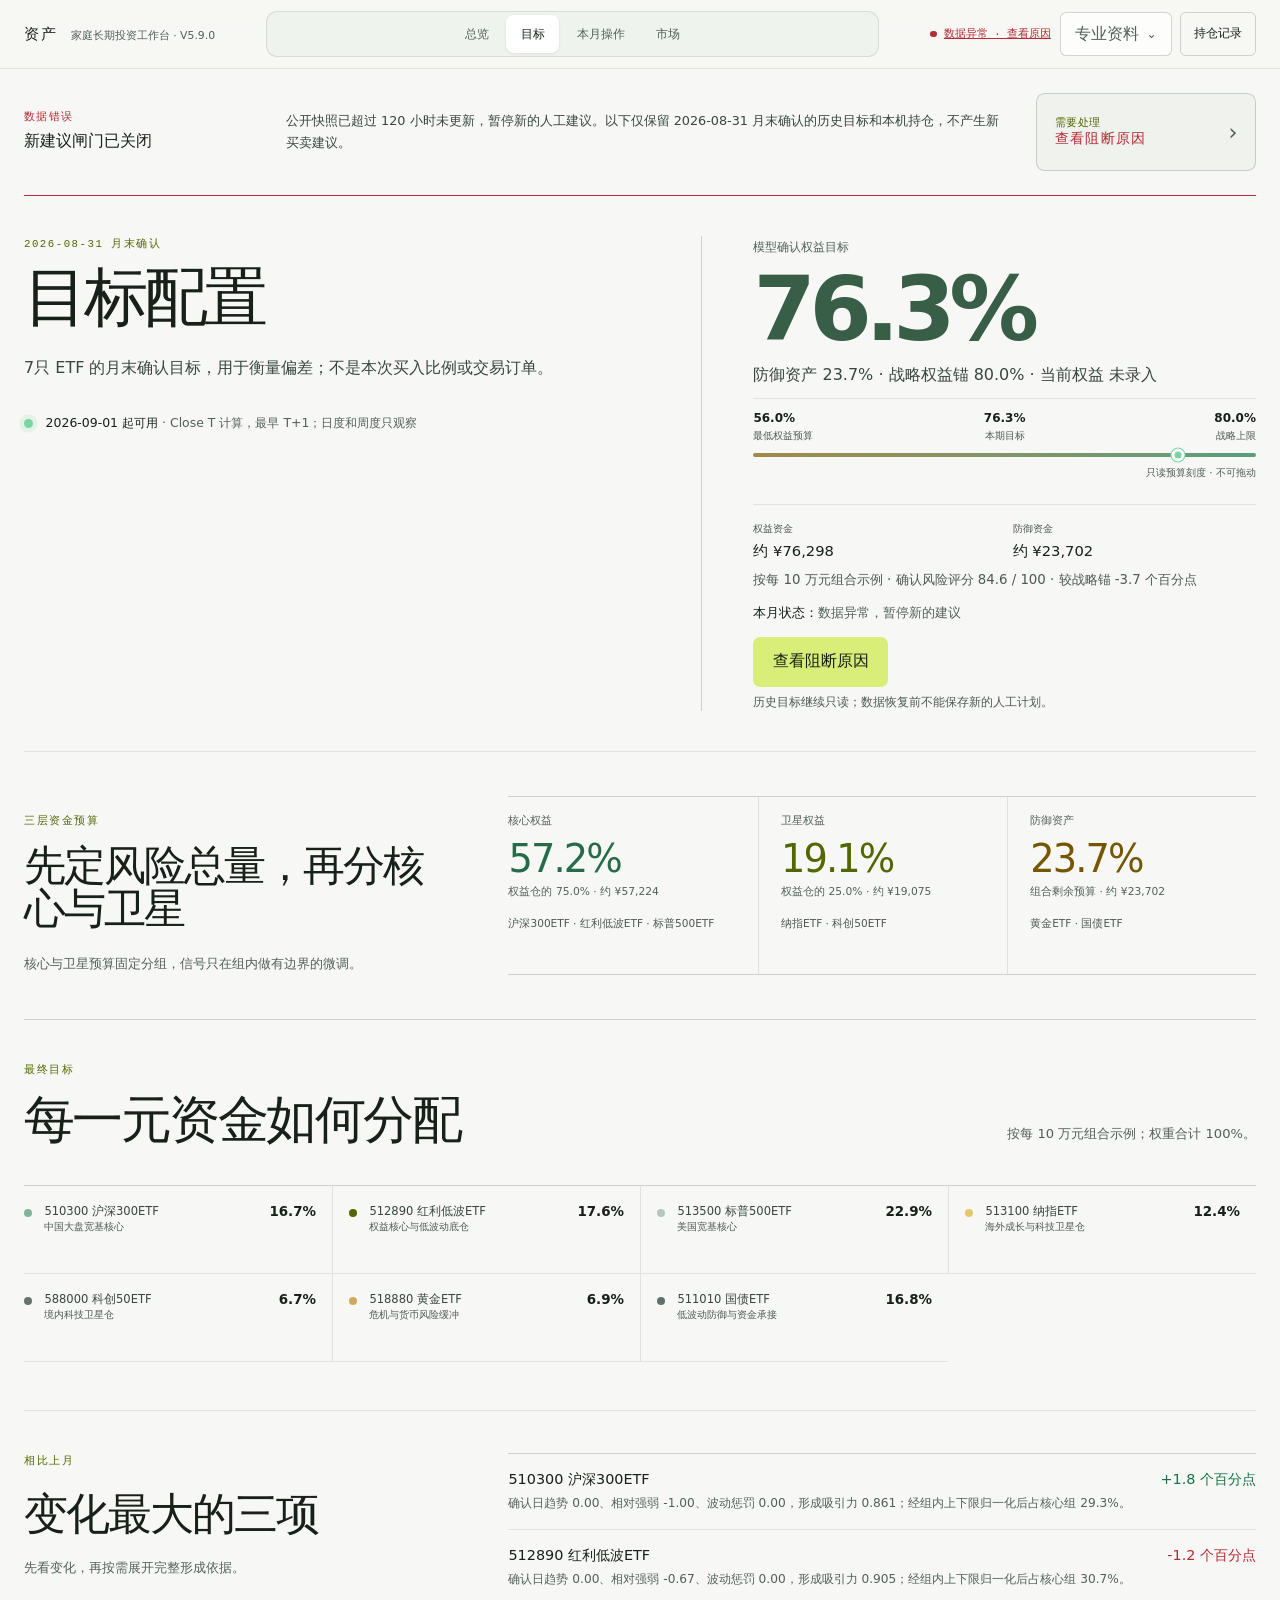
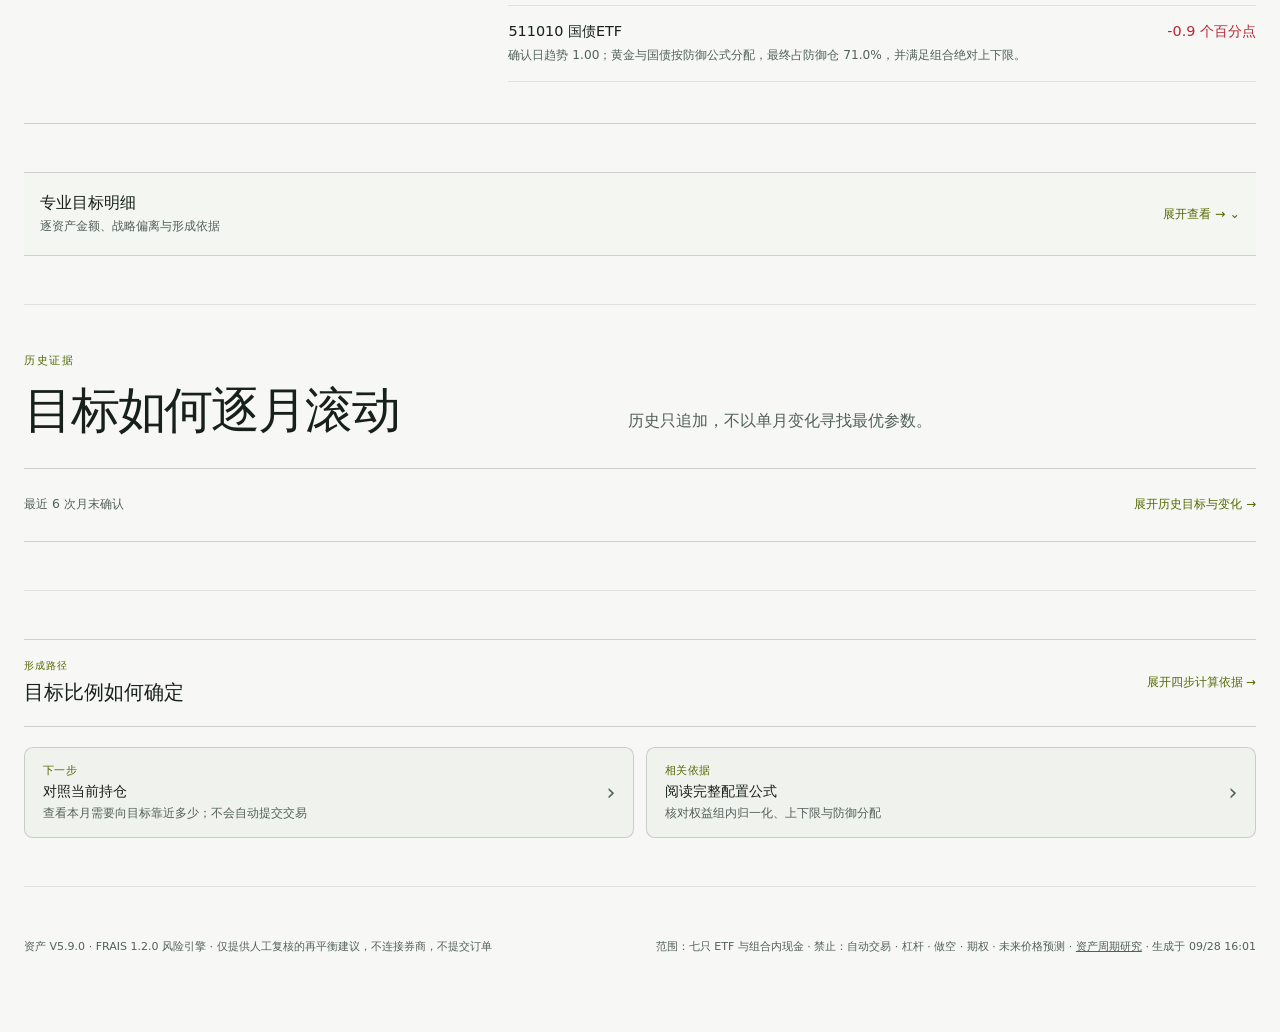
==== commit 8d6b7483: "data: refresh Asset public snapshot" ====
--- a/allocation/index.html
+++ b/allocation/index.html
@@ -8,8 +8,8 @@
     <meta name="description" content="资产月末确认目标配置：七只ETF的核心、卫星、防御目标与形成原因。" />
     <link rel="icon" href="data:image/svg+xml,%3Csvg xmlns='http://www.w3.org/2000/svg' viewBox='0 0 64 64'%3E%3Crect width='64' height='64' rx='16' fill='%230a0f0e'/%3E%3Cpath d='M16 16h33v8H25v8h20v8H25v16h-9z' fill='%23d7f26f'/%3E%3C/svg%3E" />
     <title>目标配置 · 资产</title>
-    <script type="module" crossorigin src="../assets/main-Cctf_cDX.js"></script>
-    <link rel="stylesheet" crossorigin href="../assets/main-CtOcEml6.css">
+    <script type="module" crossorigin src="../assets/main-BCAVge4F.js"></script>
+    <link rel="stylesheet" crossorigin href="../assets/main-DrqXRCrk.css">
   </head>
   <body data-page="allocation" data-root="../">
     <a class="skip-link" href="#main">跳到主要内容</a>
--- a/assets/main-DrqXRCrk.css
+++ b/assets/main-DrqXRCrk.css
@@ -0,0 +1 @@
+:root{--lightningcss-light:initial;--lightningcss-dark: ;--lightningcss-light: ;--lightningcss-dark:initial;color-scheme:dark;--bg:#0a0f0e;--surface:#111816;--surface-2:#17201d;--ink:#f0f4ee;--soft:#c5cec8;--muted:#87938d;--faint:#66706b;--line:#e9f3ec17;--line-strong:#e9f3ec2b;--accent:#d7f26f;--positive:#79d6a0;--negative:#ef7076;--warning:#e8cd68;--content:1320px;background:var(--bg);color:var(--ink);font-synthesis:none;text-rendering:optimizelegibility;--lightningcss-light:initial;--lightningcss-dark: ;color-scheme:light dark;font-family:-apple-system,BlinkMacSystemFont,PingFang SC,Microsoft YaHei,system-ui,sans-serif}@media (prefers-color-scheme:dark){:root{--lightningcss-light: ;--lightningcss-dark:initial}}.allocation-changes li span{font-size:.9rem;font-weight:540}.allocation-changes li strong{font-size:.9rem}.target-detail-disclosure>summary::-webkit-details-marker{display:none}.portfolio-assets-disclosure>summary::-webkit-details-marker{display:none}.portfolio-audit-disclosure>summary::-webkit-details-marker{display:none}.market-disclosure>summary::-webkit-details-marker{display:none}.data-disclosure>summary::-webkit-details-marker{display:none}.data-disclosure>section{margin-top:0}.portfolio-help{margin-top:1.5rem}.monthly-workflow .primary{min-height:48px}@media (prefers-color-scheme:light){:root{--bg:#f7f8f5;--surface:#fff;--surface-2:#edf1eb;--ink:#172019;--soft:#38463e;--muted:#5c6962;--faint:#6d7872;--line:#1720191a;--line-strong:#1720192e;--accent:#647b00;--positive:#147345;--negative:#b52a35;--warning:#8a6500}.topbar{background:#f7f8f5e8}input,select{background:#fff}.dialog-actions{background:#fffffff5}.primary{color:#172019;background:#d9ed79}.allocation-bar i{color:#101710}.professional-nav>div{box-shadow:0 24px 70px #1e282224}.markdown-body pre{background:#edf1eb}dialog::backdrop{background:#232b2561}}@media (max-width:820px){.overview-onboarding,.allocation-changes{grid-template-columns:1fr;gap:2rem}.portfolio-summary{grid-template-columns:1fr 1fr}.portfolio-summary>div:nth-child(3){border-left:0;border-top:1px solid var(--line);padding-left:0}.portfolio-summary>div:nth-child(4){border-top:1px solid var(--line)}.decision-row{grid-template-columns:1fr auto}.decision-path-values,.advice-reason{grid-column:1/-1}.professional-nav>div{width:auto;position:fixed;top:68px;left:16px;right:16px}}@media (max-width:560px){.scope-disclosure,.cadence-summary{font-size:.8rem!important}.overview-onboarding{min-height:0;padding:2.75rem 0}.target-detail-disclosure>summary,.portfolio-assets-disclosure>summary,.portfolio-audit-disclosure>summary,.market-disclosure>summary,.data-disclosure>summary{gap:.8rem;min-height:72px}.target-detail-disclosure>summary em,.portfolio-assets-disclosure>summary>strong,.portfolio-audit-disclosure>summary>strong,.market-disclosure>summary>strong,.data-disclosure>summary>strong{font-size:0}.target-detail-disclosure>summary em:after,.portfolio-assets-disclosure>summary>strong:after,.portfolio-audit-disclosure>summary>strong:after,.market-disclosure>summary>strong:after,.data-disclosure>summary>strong:after{content:"展开";font-size:.75rem}.decision-path-values{grid-template-columns:1fr 16px 1fr;align-items:start}.decision-path-values i:nth-of-type(2){display:none}.decision-path-values div:nth-of-type(3),.decision-path-values div:nth-of-type(4){margin-top:.65rem}.portfolio-summary strong{font-size:1rem}.professional-nav>summary{width:40px;height:40px}}*{box-sizing:border-box}html{scroll-behavior:smooth;scroll-padding-top:92px}body{background:var(--bg);min-width:320px;color:var(--ink);margin:0}button,input{color:inherit;font:inherit}a{color:inherit}button:focus-visible,a:focus-visible,input:focus-visible,select:focus-visible,summary:focus-visible{outline:2px solid var(--accent);outline-offset:3px}.skip-link{z-index:100;background:var(--accent);color:#12180f;padding:.7rem 1rem;text-decoration:none;position:fixed;top:-4rem;left:1rem}.skip-link:focus{top:1rem}.visually-hidden{clip:rect(0, 0, 0, 0)!important;white-space:nowrap!important;border:0!important;width:1px!important;height:1px!important;margin:-1px!important;padding:0!important;position:absolute!important;overflow:hidden!important}.boot-screen,.fatal{text-align:center;place-content:center;justify-items:center;gap:1.2rem;min-height:100svh;padding:2rem;display:grid}.boot-screen span{border:1px solid var(--line-strong);width:5rem;height:5rem;color:var(--accent);border-radius:50%;place-items:center;font:500 1.1rem/1 IBM Plex Mono,monospace;animation:1.8s ease-in-out infinite pulse;display:grid}.boot-screen p,.fatal p{color:var(--muted)}.fatal h1{letter-spacing:-.06em;max-width:700px;margin:0;font-size:clamp(2.3rem,6vw,5rem)}.shell{--regime:var(--warning);min-height:100svh}.topbar{z-index:20;border-bottom:1px solid var(--line);-webkit-backdrop-filter:blur(18px);backdrop-filter:blur(18px);background:#0a0f0ee8;position:sticky;top:0}.topbar-inner{width:min(var(--content), calc(100% - 48px));grid-template-columns:auto 1fr auto;align-items:center;gap:clamp(1.5rem,4vw,4rem);min-height:68px;margin:0 auto;display:grid}.brand{white-space:nowrap;align-items:baseline;gap:.8rem;text-decoration:none;display:flex}.brand b{letter-spacing:.13em;font-size:.93rem}.brand span{color:var(--muted);font-size:.68rem}.page-nav{justify-content:center;align-items:stretch;gap:1.5rem;height:68px;display:flex}.page-nav a{color:var(--muted);white-space:nowrap;align-items:center;font-size:.76rem;text-decoration:none;transition:color .18s;display:flex;position:relative}.page-nav a:hover,.page-nav a[aria-current=page]{color:var(--ink)}.page-nav a[aria-current=page]:after{content:"";background:var(--regime);height:2px;position:absolute;bottom:-1px;left:0;right:0}.nav-short{display:none}.top-actions{white-space:nowrap;align-items:center;gap:1rem;display:flex}.data-stamp{color:var(--muted);align-items:center;gap:.45rem;font:.66rem/1 IBM Plex Mono,monospace;display:flex}.data-stamp i{background:currentColor;border-radius:50%;width:.4rem;height:.4rem}.data-stamp.data-good{color:var(--positive)}.data-stamp.data-bad{color:var(--negative)}.quiet-button,.primary,.secondary,.text-button,.danger-link{cursor:pointer;border:0;transition:transform .18s,border-color .18s,background .18s,color .18s}.quiet-button{border:1px solid var(--line-strong);background:0 0;border-radius:.35rem;padding:.55rem .8rem;font-size:.74rem}.quiet-button:hover,.secondary:hover{border-color:var(--accent);background:#d7f26f0f}.quiet-button:active,.primary:active,.secondary:active{transform:scale(.98)}main,footer{width:min(var(--content), calc(100% - 48px));margin:0 auto}.data-error-banner{border-bottom:1px solid var(--negative);grid-template-columns:230px 1fr auto;align-items:center;gap:2rem;min-height:112px;padding:1.5rem 0;display:grid}.data-error-banner span,.data-error-banner strong{display:block}.data-error-banner span{color:var(--negative);letter-spacing:.12em;font:500 .68rem/1 IBM Plex Mono,monospace}.data-error-banner strong{margin-top:.5rem;font-size:1rem}.data-error-banner p{color:var(--soft);margin:0;font-size:.8rem;line-height:1.7}.data-error-banner a{color:var(--negative);white-space:nowrap;font-size:.76rem;text-decoration:none}.data-triage{border-bottom:1px solid var(--line-strong);grid-template-columns:minmax(230px,.8fr) minmax(420px,1.4fr) minmax(190px,.6fr);align-items:center;gap:2rem;min-height:150px;display:grid}.data-triage h2{margin:0;font-size:1.5rem;font-weight:540}.data-triage ol{gap:.7rem;margin:0;padding:0;list-style:none;display:grid}.data-triage li{color:var(--soft);grid-template-columns:28px 1fr;gap:.7rem;font-size:.73rem;line-height:1.5;display:grid}.data-triage li b{color:var(--accent);font:500 .65rem/1.5 IBM Plex Mono,monospace}.data-triage aside{border-left:1px solid var(--line);padding-left:1.5rem}.data-triage aside span,.data-triage aside strong,.data-triage aside small{display:block}.data-triage aside span,.data-triage aside small{color:var(--muted);font-size:.62rem;line-height:1.5}.data-triage aside strong{text-overflow:ellipsis;margin:.5rem 0;font:500 .68rem/1.4 IBM Plex Mono,monospace;overflow:hidden}.asset-overview-hero{border-bottom:1px solid var(--line-strong);grid-template-columns:minmax(0,1fr) auto;align-items:center;gap:3rem;min-height:320px;padding:2.75rem 0;display:grid}.asset-overview-title>span{color:var(--muted);font-size:.78rem;display:block}.asset-overview-title h1{letter-spacing:-.065em;margin:.45rem 0 1.2rem;font-size:clamp(3.5rem,6.5vw,5.7rem);font-weight:560;line-height:.92}.asset-overview-title h1.baseline-empty{max-width:720px;font-size:clamp(2.7rem,5.2vw,4.5rem);line-height:1}.asset-overview-title>div{flex-wrap:wrap;align-items:baseline;gap:.45rem 1rem;display:flex}.asset-overview-title>div strong{font-size:1.2rem;font-weight:550}.asset-overview-title>div span{color:var(--muted);font-size:.7rem}.asset-overview-title>p:last-child{color:var(--muted);margin:1.35rem 0 0;font-size:.76rem}.asset-overview-hero>aside{gap:.8rem;min-width:185px;display:grid}.asset-overview-hero>aside small{max-width:190px;color:var(--faint);font-size:.64rem;line-height:1.5}.asset-v5-hero{grid-template-columns:minmax(0,1fr) minmax(270px,340px)}.monthly-action{border-left:1px solid var(--line-strong);padding:1.5rem 0 1.5rem 2rem}.monthly-action>span,.monthly-action>strong,.monthly-action>small{display:block}.monthly-action>span{color:var(--faint);letter-spacing:.08em;font-size:.67rem}.monthly-action>strong{letter-spacing:-.045em;margin-top:.7rem;font-size:clamp(1.7rem,3vw,2.7rem);font-weight:550}.monthly-action>p{color:var(--soft);margin:.8rem 0;font-size:.8rem;line-height:1.7}.monthly-action>small{margin-bottom:1.2rem;max-width:none!important}.monthly-action>a{justify-content:center;text-decoration:none;display:inline-flex}.monthly-action>button{margin-left:.5rem}.cadence-inline{border-bottom:1px solid var(--line-strong);min-height:66px;color:var(--muted);justify-content:center;align-items:center;gap:clamp(.7rem,2.5vw,2.5rem);font-size:.7rem;display:flex}.cadence-inline b{color:var(--ink);margin-right:.3rem;font-weight:540}.cadence-inline i{color:var(--faint);font-style:normal}.amounts-hidden .private-amount{filter:blur(10px);-webkit-user-select:none;user-select:none}.overview-curve-section{border-bottom:1px solid var(--line-strong);padding:3.8rem 0 3.2rem}.overview-curve-head{justify-content:space-between;align-items:end;gap:2rem;display:flex}.overview-curve-head h2{letter-spacing:-.045em;margin:0;font-size:clamp(2rem,3.2vw,3.2rem);font-weight:550;line-height:1}.overview-controls{gap:1rem;display:flex}.overview-controls span{border:1px solid var(--line-strong);display:flex}.overview-controls button{color:var(--muted);cursor:pointer;background:0 0;border:0;padding:.55rem .8rem;font-size:.68rem}.overview-controls button[aria-pressed=true]{background:var(--surface-2);color:var(--accent)}.asset-curve{min-height:310px;margin-top:2.4rem}.asset-curve svg{width:100%;height:310px;overflow:visible}.asset-curve-line{fill:none;stroke:var(--accent);stroke-width:2.3px;vector-effect:non-scaling-stroke}.asset-curve-area{fill:color-mix(in srgb, var(--accent) 6%, transparent)}.asset-curve circle{fill:var(--warning);stroke:var(--bg);stroke-width:2px}.asset-curve text{fill:var(--faint);font:18px IBM Plex Mono,monospace}.asset-curve .curve-date{font-size:15px}.asset-curve .curve-date.end{text-anchor:end}.overview-empty{border:1px dashed var(--line-strong);text-align:center;place-content:center;justify-items:center;height:280px;display:grid}.overview-empty strong{font-size:1.3rem;font-weight:540}.overview-empty p{max-width:460px;color:var(--muted);font-size:.77rem;line-height:1.7}.curve-ledger,.ledger-status,.record-summary,.local-quality-grid{border-top:1px solid var(--line);border-bottom:1px solid var(--line);grid-template-columns:repeat(4,1fr);display:grid}.curve-ledger{grid-template-columns:repeat(6,1fr)}.curve-ledger>span,.ledger-status>span,.record-summary>span{color:var(--muted);padding:1rem 1.2rem;font-size:.67rem}.curve-ledger>span:first-child,.ledger-status>span:first-child,.record-summary>span:first-child{padding-left:0}.curve-ledger>span+span,.ledger-status>span+span,.record-summary>span+span{border-left:1px solid var(--line)}.curve-ledger strong,.ledger-status strong,.record-summary strong{color:var(--ink);margin-top:.35rem;font-size:.84rem;font-weight:540;display:block}.asset-group-overview{border-top:1px solid var(--line-strong);border-bottom:1px solid var(--line-strong);grid-template-columns:repeat(4,1fr);display:grid}.asset-group-overview article{min-width:0;padding:1.5rem 1.35rem}.asset-group-overview article:first-child{padding-left:0}.asset-group-overview article+article{border-left:1px solid var(--line)}.asset-group-overview article>div{grid-template-columns:1fr auto;gap:.35rem .8rem;display:grid}.asset-group-overview article>div>span{color:var(--muted);font-size:.7rem}.asset-group-overview article>div>strong{font-size:1.55rem;font-weight:540}.asset-group-overview article>div>b{color:var(--soft);grid-column:1/-1;font-size:.75rem;font-weight:500}.asset-group-overview article>p{min-height:4.3em;color:var(--muted);font-size:.7rem;line-height:1.55}.asset-group-overview ul{margin:1.2rem 0 0;padding:0;list-style:none}.asset-group-overview li{border-top:1px solid var(--line);color:var(--soft);justify-content:space-between;gap:.6rem;padding:.55rem 0;font-size:.67rem;display:flex}.asset-group-overview li strong{color:var(--ink);font-weight:520}.overview-action{border-bottom:1px solid var(--line-strong);grid-template-columns:1fr 340px;align-items:center;gap:4rem;min-height:230px;padding:3rem 0;display:grid}.overview-action h2{color:var(--positive);letter-spacing:-.055em;margin:0;font-size:clamp(2.4rem,5vw,4.5rem);font-weight:550;line-height:.95}.overview-action.warning h2{color:var(--warning)}.overview-action.negative h2{color:var(--negative)}.overview-action p{max-width:680px;color:var(--muted);line-height:1.7}.overview-action>div:last-child{border-left:1px solid var(--line-strong);padding-left:2rem}.overview-action>div:last-child span,.overview-action>div:last-child small{color:var(--muted);font-size:.67rem;display:block}.overview-action>div:last-child strong{margin:.5rem 0;font-size:1.25rem;font-weight:540;display:block}.overview-action a{color:var(--accent);margin-top:1rem;font-size:.72rem;text-decoration:none;display:inline-block}.overview-risk-details{border-bottom:1px solid var(--line-strong)}.overview-risk-details>summary{cursor:pointer;justify-content:space-between;align-items:center;gap:2rem;min-height:110px;list-style:none;display:flex}.overview-risk-details>summary::-webkit-details-marker{display:none}.overview-risk-details>summary span b,.overview-risk-details>summary span small{display:block}.overview-risk-details>summary span b{font-size:1.15rem}.overview-risk-details>summary span small{color:var(--muted);margin-top:.35rem;font-size:.68rem}.overview-risk-details>summary>strong{color:var(--regime);font-size:1.4rem;font-weight:540}.overview-risk-body{border-top:1px solid var(--line)}.cadence-panel{border-bottom:1px solid var(--line-strong);grid-template-columns:minmax(300px,.85fr) minmax(560px,1.15fr);align-items:center;gap:clamp(3rem,7vw,7rem);padding:3.5rem 0;display:grid}.cadence-action h2{color:var(--positive);letter-spacing:-.05em;margin:0;font-size:clamp(2.2rem,4.5vw,4rem);font-weight:550;line-height:1}.cadence-action>p:not(.eyebrow){max-width:40rem;color:var(--muted);margin:1rem 0 1.5rem;font-size:.8rem;line-height:1.7}.cadence-action dl{border-top:1px solid var(--line);grid-template-columns:repeat(3,1fr);margin:0;display:grid}.cadence-action dl div{padding:.8rem .8rem 0 0}.cadence-action dt{color:var(--faint);font-size:.64rem}.cadence-action dd{margin:.35rem 0 0;font-size:.76rem}.cadence-panel ol{border-top:1px solid var(--line-strong);margin:0;padding:0;list-style:none}.cadence-panel li{border-bottom:1px solid var(--line);grid-template-columns:72px 150px 1fr;align-items:center;gap:1rem;min-height:82px;display:grid;position:relative}.cadence-panel li:before{content:"";background:var(--accent);width:2px;height:0;transition:height .25s;position:absolute;left:0}.cadence-panel li.current:before,.cadence-panel li:hover:before{height:56%}.cadence-panel li span,.cadence-panel li small{color:var(--muted);font-size:.68rem;line-height:1.5}.cadence-panel li strong{font-size:.82rem;font-weight:540}.model-integrity{border-bottom:1px solid var(--line-strong);grid-template-columns:230px 1fr;align-items:start;gap:2rem;padding:1.35rem 0;display:grid}.model-integrity>div:first-child span,.model-integrity>div:first-child strong{display:block}.model-integrity>div:first-child span{color:var(--muted);font-size:.68rem}.model-integrity>div:first-child strong{color:var(--positive);margin-top:.45rem;font-size:1rem;font-weight:540}.model-integrity.failed>div:first-child strong{color:var(--negative)}.model-integrity>div:last-child{border-left:1px solid var(--line);grid-template-columns:repeat(5,1fr);display:grid}.model-integrity>div:last-child>span{min-width:0;padding:0 1rem}.model-integrity i{background:var(--positive);border-radius:50%;width:.42rem;height:.42rem;margin-right:.45rem;display:inline-block}.model-integrity.failed i{background:var(--negative)}.model-integrity b{font-size:.7rem;font-weight:540}.model-integrity small{color:var(--faint);margin-top:.45rem;font-size:.61rem;line-height:1.5;display:block}.local-quality-grid{grid-template-columns:repeat(3,1fr)}.local-quality-grid>div{padding:1.2rem 1.3rem}.local-quality-grid>div:nth-child(3n+1){padding-left:0}.local-quality-grid>div:not(:nth-child(3n+1)){border-left:1px solid var(--line)}.local-quality-grid>div:nth-child(n+4){border-top:1px solid var(--line)}.local-quality-grid span{color:var(--muted);font-size:.67rem;display:block}.local-quality-grid strong{margin-top:.45rem;font-size:.9rem;font-weight:540;display:block}.cash-flow-history{border-top:1px solid var(--line);margin-top:1.5rem}.cash-flow-history summary{color:var(--soft);cursor:pointer;padding:1rem 0;font-size:.76rem}.cash-flow-history>p{color:var(--muted);font-size:.74rem}.decision-header{border-bottom:1px solid var(--line);grid-template-columns:minmax(0,1.15fr) minmax(320px,.85fr);align-items:center;gap:clamp(3rem,8vw,8rem);min-height:410px;padding:3.5rem 0;display:grid}.decision-primary>p:not(.eyebrow){max-width:45rem;color:var(--soft);margin:1.4rem 0 0;font-size:.95rem;line-height:1.75}.decision-number{grid-template-columns:auto 1fr;align-items:end;gap:.45rem 1.5rem;display:grid}.decision-number span{color:var(--muted);grid-column:1/-1;font-size:.76rem}.decision-number strong{color:var(--regime);letter-spacing:-.07em;font-size:clamp(4rem,7vw,6rem);font-weight:560;line-height:.85}.decision-number small{color:var(--soft);padding-bottom:.35rem;font-size:.76rem}.decision-context{border-left:1px solid var(--line-strong);padding-left:clamp(2rem,5vw,5rem)}.budget-state,.decision-outcome{padding:1.25rem 0}.budget-state{border-bottom:1px solid var(--line)}.budget-state span,.decision-outcome span,.budget-state small,.decision-outcome small{color:var(--muted);font-size:.68rem;display:block}.budget-state strong{letter-spacing:-.05em;margin:.55rem 0;font-size:clamp(2.2rem,4vw,3.6rem);font-weight:550;line-height:1;display:block}.decision-outcome strong{margin:.5rem 0;font-size:1.35rem;font-weight:540;display:block}.decision-outcome.positive strong{color:var(--positive)}.decision-outcome.warning strong{color:var(--warning)}.decision-outcome.negative strong{color:var(--negative)}.decision-outcome a{color:var(--accent);margin-top:1rem;font-size:.74rem;text-decoration:none;display:inline-block}.observation-strip{border-bottom:1px solid var(--line-strong);grid-template-columns:repeat(4,minmax(0,1fr)) minmax(240px,1.2fr);align-items:stretch;display:grid}.observation-strip>div,.observation-strip aside{min-width:0;padding:1.15rem 1.3rem}.observation-strip>div:first-child{padding-left:0}.observation-strip>div+div,.observation-strip aside{border-left:1px solid var(--line)}.observation-strip span,.observation-strip small{color:var(--muted);font-size:.65rem;display:block}.observation-strip strong{margin-top:.4rem;font-size:.95rem;font-weight:530;display:block}.observation-strip aside{background:#ffffff05}.observation-strip aside strong{color:var(--soft);margin-bottom:.3rem}.risk-hero{border-bottom:1px solid var(--line);grid-template-columns:1.15fr .85fr;align-items:center;gap:clamp(3rem,8vw,8rem);min-height:540px;padding:4rem 0;display:grid;position:relative}.risk-hero:before{content:"";z-index:-1;background:color-mix(in srgb, var(--regime) 10%, transparent);filter:blur(100px);pointer-events:none;border-radius:50%;width:32rem;height:32rem;position:absolute;top:8%;right:2%}.eyebrow{color:var(--accent);letter-spacing:.14em;text-transform:uppercase;margin:0 0 1rem;font:500 .67rem/1.5 IBM Plex Mono,monospace}.risk-hero-label{color:var(--muted);font-size:.82rem;display:block}.risk-hero h1{color:var(--regime);letter-spacing:-.075em;margin:.7rem 0 0;font-size:clamp(4.7rem,8vw,6rem);font-weight:560;line-height:.9}.risk-observation{border-left:1px solid var(--line-strong);padding-left:clamp(2rem,5vw,5rem)}.risk-observation h2{letter-spacing:-.06em;margin:0;font-size:clamp(2.4rem,5vw,4.25rem);font-weight:560;line-height:.95}.risk-observation h2 span{color:var(--regime);letter-spacing:0;margin-top:.9rem;font-size:.32em;display:block}.lead{max-width:42rem;color:var(--soft);margin:2.2rem 0 0;font-size:clamp(1rem,1.7vw,1.28rem);line-height:1.8}.signal-stamp{color:var(--muted);align-items:center;gap:.8rem;margin-top:2rem;font-size:.78rem;display:flex}.signal-stamp i{background:var(--regime);width:.55rem;height:.55rem;box-shadow:0 0 0 .3rem color-mix(in srgb, var(--regime) 15%, transparent);border-radius:50%}.signal-stamp strong{color:var(--ink);font-weight:500}.score{aspect-ratio:1;justify-self:center;place-items:center;width:min(28vw,320px);display:grid;position:relative}.score-ring{background:conic-gradient(var(--regime) calc(var(--score) * 1%), #ffffff12 0);border-radius:50%;transition:background .5s;position:absolute;inset:0;transform:rotate(-90deg);-webkit-mask:radial-gradient(circle,#0000 0 58%,#000 59%);mask:radial-gradient(circle,#0000 0 58%,#000 59%)}.score>div:last-child{text-align:center;gap:.65rem;display:grid}.score strong{letter-spacing:-.07em;font-size:clamp(3.6rem,7vw,6.4rem);font-weight:500;line-height:1}.score span{color:var(--muted);letter-spacing:.08em;font:.68rem/1.3 IBM Plex Mono,monospace}.compact-score{justify-self:start;width:min(18vw,180px);margin-top:2rem}.compact-score strong{font-size:clamp(2.5rem,4vw,3.8rem)}.status-rail{border-bottom:1px solid var(--line-strong);grid-template-columns:repeat(4,1fr);display:grid}.status-rail>div{min-width:0;padding:1.3rem 1.5rem}.status-rail>div:first-child{padding-left:0}.status-rail>div+div{border-left:1px solid var(--line)}.status-rail span,.status-rail small{color:var(--muted);font-size:.68rem;display:block}.status-rail strong{margin:.5rem 0 .35rem;font-size:1.2rem;font-weight:530;display:block}.page-intro{border-bottom:1px solid var(--line);flex-direction:column;justify-content:center;align-items:flex-start;min-height:300px;padding:3.5rem 0;display:flex}.page-intro h1{letter-spacing:-.055em;max-width:900px;margin:0;font-size:clamp(3rem,5vw,4.5rem);font-weight:600;line-height:.94}.page-intro>p:not(.eyebrow){max-width:680px;color:var(--soft);margin:1.6rem 0 0;font-size:1rem;line-height:1.75}.page-intro>.primary{margin-top:2rem}.page-intro>.page-links{margin-top:1.8rem}.model-intro{min-height:420px}.section{border-bottom:1px solid var(--line);padding:clamp(4.5rem,7vw,6rem) 0}.section.first{padding-top:3.25rem}.section.compact{padding-top:5rem;padding-bottom:5rem}.section-head{grid-template-columns:minmax(0,.9fr) minmax(330px,1.1fr);align-items:end;gap:clamp(2rem,7vw,7rem);margin-bottom:4rem;display:grid}.section-head h2{letter-spacing:-.045em;max-width:46rem;margin:0;font-size:clamp(2.15rem,3.8vw,3.65rem);font-weight:550;line-height:1.03}.section-head>p{max-width:48rem;color:var(--muted);margin:0;line-height:1.8}.factor-list{border-top:1px solid var(--line-strong)}.factor{border-bottom:1px solid var(--line);grid-template-columns:4rem minmax(260px,.9fr) minmax(180px,.55fr) minmax(260px,.8fr);align-items:center;gap:2rem;min-height:9.5rem;display:grid}.factor-index{color:var(--accent);font:500 .8rem/1 IBM Plex Mono,monospace}.factor-title{justify-content:space-between;align-items:baseline;gap:1rem;display:flex}.factor-title h3{margin:0;font-size:1.08rem;font-weight:550}.factor-title strong{font-size:1.65rem;font-weight:500}.track{background:#ffffff12;height:3px;margin-top:1rem}.track i{background:var(--regime);height:100%;transition:width .7s cubic-bezier(.2,.8,.2,1);display:block}.factor-score>span{color:var(--faint);margin-top:.45rem;font:.64rem/1.3 IBM Plex Mono,monospace;display:block}.factor-score .track{margin-top:.55rem}.factor>p{color:var(--muted);font-size:.86rem;line-height:1.7}.factor>p strong{color:var(--soft);font-weight:500}.factor-impact span,.factor-impact small{color:var(--faint);font-size:.65rem;line-height:1.5;display:block}.factor-impact strong{margin:.45rem 0 .3rem;font-size:1rem;font-weight:530;display:block}.reconciliation,.drawdown-scopes,.benchmark-questions{border-top:1px solid var(--line-strong);border-bottom:1px solid var(--line-strong);grid-template-columns:repeat(4,1fr);margin-top:3rem;display:grid}.reconciliation>div,.drawdown-scopes>div,.benchmark-questions>div{min-width:0;padding:1.25rem 1.35rem}.reconciliation>div:first-child,.drawdown-scopes>div:first-child,.benchmark-questions>div:first-child{padding-left:0}.reconciliation>div+div,.drawdown-scopes>div+div,.benchmark-questions>div+div{border-left:1px solid var(--line)}.reconciliation span,.reconciliation small,.drawdown-scopes span,.drawdown-scopes small{color:var(--muted);font-size:.66rem;line-height:1.5;display:block}.reconciliation strong,.drawdown-scopes strong{margin:.5rem 0 .35rem;font-size:1.05rem;font-weight:530;line-height:1.4;display:block}.drawdown-scopes{grid-template-columns:repeat(3,1fr);margin:0 0 3.5rem}.stability-layout{grid-template-columns:minmax(0,1.2fr) minmax(320px,.8fr);gap:clamp(3rem,7vw,7rem);display:grid}.stability-layout h3{letter-spacing:-.025em;margin:0 0 1.5rem;font-size:1.55rem;font-weight:540}.stability-list{border-top:1px solid var(--line-strong)}.stability-row{border-bottom:1px solid var(--line);grid-template-columns:1fr auto auto;align-items:center;gap:1.5rem;padding:1rem 0;display:grid}.stability-row span strong,.stability-row span small,.stability-row em small{display:block}.stability-row span strong{font-size:.78rem;font-weight:540}.stability-row span small,.stability-row em small{color:var(--faint);margin-top:.25rem;font-size:.62rem}.stability-row b{font-size:.74rem;font-weight:530}.stability-row em{color:var(--muted);text-align:right;font-size:.7rem;font-style:normal}.rs-audit{border-left:1px solid var(--line-strong);padding-left:clamp(1rem,4vw,4rem)}.rs-audit dl{grid-template-columns:1fr 1fr;gap:1rem;margin:0 0 1.5rem;display:grid}.rs-audit dl div{border-top:1px solid var(--line);padding-top:.8rem}.rs-audit dt{color:var(--faint);font-size:.64rem}.rs-audit dd{margin:.4rem 0 0;font-size:1.05rem}.rs-audit ol{border-top:1px solid var(--line);margin:0;padding:0;list-style:none}.rs-audit li{border-bottom:1px solid var(--line);grid-template-columns:22px 1fr auto;align-items:center;gap:.7rem;padding:.8rem 0;display:grid}.rs-audit li span,.rs-audit li small{color:var(--faint);font-size:.62rem}.rs-audit li strong,.rs-audit li b{font-size:.72rem;font-weight:530}.rs-audit li small{grid-column:2}.rs-audit>p{color:var(--muted);font-size:.72rem;line-height:1.65}.history-band{grid-template-columns:190px 1fr;align-items:end;gap:3rem;min-height:260px;margin-top:4rem;display:grid}.history-band span{color:var(--muted);font-size:.75rem;display:block}.history-band strong{margin-top:.6rem;font-size:2.5rem;font-weight:500;display:block}.history-band small{color:var(--faint);margin-top:.5rem;display:block}.sparkline{width:100%;height:190px;display:block;overflow:visible}.sparkline path{fill:none;stroke:var(--regime);stroke-width:2px;vector-effect:non-scaling-stroke}.risk-delta-strip{border-top:1px solid var(--line-strong);border-bottom:1px solid var(--line-strong);grid-template-columns:repeat(4,1fr);margin-top:4rem;display:grid}.risk-delta-strip>div{min-width:0;padding:1.4rem 1.5rem}.risk-delta-strip>div:first-child{padding-left:0}.risk-delta-strip>div+div{border-left:1px solid var(--line)}.risk-delta-strip span{color:var(--muted);font-size:.72rem;display:block}.risk-delta-strip strong{letter-spacing:-.03em;margin-top:.6rem;font-size:1.45rem;font-weight:520;display:block}.risk-delta-strip small{color:var(--faint);margin-top:.4rem;font-size:.67rem;line-height:1.4;display:block}.risk-concentration{border-top:1px solid var(--line-strong);border-bottom:1px solid var(--line-strong);grid-template-columns:minmax(300px,.8fr) minmax(420px,1.2fr) auto;align-items:center;gap:clamp(2rem,5vw,5rem);min-height:132px;margin-bottom:3rem;padding:1.5rem 0;display:grid}.risk-concentration span,.risk-concentration strong{display:block}.risk-concentration span{color:var(--warning);letter-spacing:.12em;font:500 .68rem/1 IBM Plex Mono,monospace}.risk-concentration strong{max-width:34rem;margin-top:.55rem;font-size:1.2rem;font-weight:550;line-height:1.4}.risk-concentration p{color:var(--muted);margin:0;font-size:.78rem;line-height:1.75}.risk-concentration small{max-width:150px;color:var(--faint);font-size:.67rem;line-height:1.55}.risk-ownership{grid-template-columns:minmax(280px,.75fr) minmax(480px,1.25fr);align-items:start;gap:clamp(3rem,7vw,7rem);display:grid}.risk-ownership-summary h3{letter-spacing:-.04em;max-width:26rem;margin:0;font-size:clamp(1.8rem,3.2vw,3rem);font-weight:550;line-height:1.1}.risk-ownership-summary>p:not(.eyebrow){max-width:34rem;color:var(--muted);font-size:.84rem;line-height:1.8}.risk-ownership-summary dl{grid-template-columns:1fr 1fr;gap:1rem;margin:2rem 0 0;display:grid}.risk-ownership-summary dl div{border-top:1px solid var(--line);padding-top:.8rem}.risk-ownership-summary dt{color:var(--faint);font-size:.68rem}.risk-ownership-summary dd{margin:.45rem 0 0;font-size:1.25rem}.risk-owner-list{border-top:1px solid var(--line)}.risk-owner{border-bottom:1px solid var(--line);grid-template-columns:minmax(120px,.55fr) minmax(260px,1.45fr) 76px;align-items:center;gap:1.2rem;min-height:92px;display:grid}.risk-owner-name strong{font-size:.81rem;font-weight:540;display:block}.risk-owner-name small{color:var(--faint);margin-top:.3rem;font:.62rem/1.3 IBM Plex Mono,monospace;display:block}.risk-owner-scales{gap:.65rem;display:grid}.risk-owner-scales>div{grid-template-columns:82px 1fr;align-items:center;gap:.7rem;display:grid}.risk-owner-scales span{color:var(--faint);font:.62rem/1.2 IBM Plex Mono,monospace}.risk-owner-value{text-align:right;font-size:.8rem;font-weight:540}.risk-owner-track{background:#ffffff0f;height:4px;display:block}.risk-owner-track b{transform-origin:0;height:100%;animation:.7s cubic-bezier(.2,.8,.2,1) both grow-line;display:block}.risk-owner-track.capital b{background:var(--soft);opacity:.62}.risk-owner-track.risk b{background:var(--regime)}.risk-owner-track.diversifier b{background:var(--positive);background-image:repeating-linear-gradient(135deg,#0000 0 3px,#0a0f0e73 3px 5px)}.market-intro{min-height:340px}.cycle-intro{min-height:245px;padding-top:2.8rem;padding-bottom:2.8rem}.cycle-section{padding-top:2.2rem;overflow:hidden}.cycle-health{border-top:1px solid var(--line-strong);border-bottom:1px solid var(--line);grid-template-columns:minmax(190px,.55fr) minmax(320px,1.45fr) auto;align-items:center;gap:1rem 2rem;min-height:58px;padding:.9rem 0;display:grid}.cycle-health strong{color:var(--positive);letter-spacing:.08em;font:500 .67rem/1.4 IBM Plex Mono,monospace}.cycle-health span{color:var(--soft);font-size:.72rem;line-height:1.55}.cycle-health small{color:var(--faint);text-align:right;font-size:.62rem;line-height:1.45}.cycle-health.is-error{border-color:color-mix(in srgb, var(--negative) 55%, var(--line))}.cycle-health.is-error strong{color:var(--negative)}.cycle-health.is-unknown strong{color:var(--warning)}.cycle-weekly{border-bottom:1px solid var(--line-strong);grid-template-columns:minmax(320px,1.15fr) minmax(330px,1fr) 150px;align-items:center;gap:clamp(2rem,5vw,5rem);min-height:178px;display:grid}.cycle-weekly h2{letter-spacing:-.04em;margin:0;font-size:clamp(1.8rem,3vw,2.8rem);font-weight:550}.cycle-weekly-title>p:last-child{max-width:47rem;color:var(--muted);margin:.75rem 0 0;font-size:.78rem;line-height:1.7}.cycle-weekly-move{grid-template-columns:72px 1fr;align-items:baseline;gap:.55rem 1rem;display:grid}.cycle-weekly-move span,.cycle-weekly-count span{color:var(--faint);font-size:.64rem}.cycle-weekly-move strong{color:var(--soft);font-size:.7rem;font-weight:520;line-height:1.6}.cycle-weekly-count{border-left:1px solid var(--line);padding-left:1.5rem}.cycle-weekly-count strong{letter-spacing:-.06em;margin-top:.35rem;font-size:3.1rem;font-weight:500;line-height:1;display:block}.cycle-weekly-count small{color:var(--faint);margin-top:.45rem;font-size:.59rem;display:block}.cycle-breadth{border-bottom:1px solid var(--line-strong);grid-template-columns:100px repeat(7,1fr);display:grid}.cycle-breadth>p,.cycle-breadth>div{min-width:0;margin:0;padding:.9rem .75rem}.cycle-breadth>p{color:var(--muted);padding-left:0;font-size:.67rem}.cycle-breadth>div{border-left:1px solid var(--line);border-top:2px solid var(--cycle-color)}.cycle-breadth strong,.cycle-breadth span,.cycle-breadth small{text-overflow:ellipsis;white-space:nowrap;display:block;overflow:hidden}.cycle-breadth strong{color:var(--cycle-color);font-size:.68rem;font-weight:550}.cycle-breadth span{color:var(--soft);margin-top:.4rem;font:.6rem/1.2 IBM Plex Mono,monospace}.cycle-breadth small{color:var(--faint);margin-top:.3rem;font-size:.55rem}.cycle-read-guide{border-top:1px solid var(--line-strong);border-bottom:1px solid var(--line-strong);grid-template-columns:repeat(5,1fr);margin-top:2.5rem;display:grid}.cycle-read-guide>summary{color:var(--soft);cursor:pointer;grid-column:1/-1;padding:1rem 0;font-size:.74rem}.cycle-read-guide>div{border-top:1px solid var(--line);min-width:0;padding:1.2rem}.cycle-read-guide>div:first-of-type{padding-left:0}.cycle-read-guide>div+div{border-left:1px solid var(--line)}.cycle-read-guide span{color:var(--accent);font:.6rem/1 IBM Plex Mono,monospace}.cycle-read-guide strong{margin-top:.6rem;font-size:.78rem;font-weight:540;display:block}.cycle-read-guide small{color:var(--faint);margin-top:.45rem;font-size:.64rem;line-height:1.55;display:block}.cycle-controls{border-bottom:1px solid var(--line-strong);grid-template-columns:auto minmax(320px,1fr) 180px;align-items:end;gap:2rem;padding:1.25rem 0;display:grid}.cycle-controls span{color:var(--muted);letter-spacing:.06em;justify-content:space-between;gap:1rem;margin-bottom:.65rem;font-size:.67rem;display:flex}.cycle-controls b{color:var(--ink)}.cycle-controls input{width:100%;height:2px;accent-color:var(--accent);border:0;padding:0}.cycle-controls select{border:1px solid var(--line-strong);background:var(--surface);width:100%;color:var(--ink);padding:.48rem .6rem;font-size:.72rem}.cycle-buttons{display:flex}.cycle-buttons button{border:1px solid var(--line-strong);min-height:35px;color:var(--muted);cursor:pointer;background:0 0;padding:.45rem .75rem}.cycle-buttons button+button{border-left:0}.cycle-buttons button[aria-pressed=true]{background:var(--accent);color:#111815}.cycle-status{border-bottom:1px solid var(--line);min-height:45px;color:var(--muted);flex-wrap:wrap;align-items:center;gap:.7rem 1.4rem;font:.62rem/1.4 IBM Plex Mono,monospace;display:flex}.cycle-status strong{color:var(--ink)}.cycle-status small{color:var(--faint);margin-left:auto}.cycle-scroll{min-width:1180px;padding-top:1.7rem}[data-cycle-board]{overflow-x:auto}.cycle-heads{grid-template-columns:repeat(7,1fr);gap:.45rem;margin-bottom:.45rem;display:grid}.cycle-heads>div{border-top:3px solid var(--cycle-color);background:color-mix(in srgb, var(--cycle-color) 10%, transparent);padding:.75rem}.cycle-heads strong{color:var(--cycle-color);font-size:1rem}.cycle-heads span{float:right;color:var(--faint);font:.65rem/1.5 IBM Plex Mono,monospace}.cycle-grid{grid-template-rows:repeat(8,132px);grid-template-columns:repeat(7,1fr);grid-auto-flow:column;gap:.45rem;display:grid}.cycle-tile{border:1px solid color-mix(in srgb, var(--cycle-color) 45%, var(--line));background:color-mix(in srgb, var(--cycle-color) 8%, var(--surface));cursor:pointer;min-width:0;padding:.7rem;transition:opacity .18s,transform .18s,border-color .18s;position:relative}.cycle-tile:hover,.cycle-tile:focus{z-index:5;border-color:var(--cycle-color);outline:0;transform:translateY(-3px)}.cycle-tile.is-pending{border-style:dashed;border-color:color-mix(in srgb, var(--cycle-color) 28%, var(--line));background:color-mix(in srgb, var(--cycle-color) 2%, var(--surface))}.cycle-tile.is-pending .cycle-no-data{opacity:.72}.cycle-tile.is-muted{opacity:.17}.cycle-tile>div{justify-content:space-between;gap:.5rem;display:flex}.cycle-tile h3{color:var(--ink);white-space:nowrap;text-overflow:ellipsis;margin:0;font-size:.72rem;font-weight:560;overflow:hidden}.cycle-tile>div>span{color:var(--muted);font:.6rem/1.2 IBM Plex Mono,monospace}.cycle-tile>small{color:var(--faint);letter-spacing:.05em;margin-top:.25rem;font:.52rem/1.2 IBM Plex Mono,monospace;display:block}.cycle-spark{width:100%;height:38px;margin-top:.25rem;display:block}.cycle-spark line{stroke:var(--line);stroke-width:.6px}.cycle-spark polyline{fill:none;stroke-width:1.6px;vector-effect:non-scaling-stroke}.cycle-no-data{height:38px;color:var(--faint);align-items:center;font-size:.55rem;display:flex}.cycle-tile>dl{grid-template-columns:1fr 1fr;gap:.5rem;margin:0;display:grid}.cycle-tile>dl div{min-width:0}.cycle-tile dt{color:var(--faint);white-space:nowrap;text-overflow:ellipsis;font-size:.52rem;overflow:hidden}.cycle-tile dd{color:var(--ink);margin:.15rem 0 0;font:.62rem/1.2 IBM Plex Mono,monospace}.cycle-tile>footer{color:var(--faint);justify-content:space-between;margin-top:.4rem;font-size:.5rem;display:flex}.cycle-dialog{border:1px solid var(--line-strong);width:min(680px,100vw - 2rem);max-height:min(800px,100svh - 3rem);color:var(--ink);background:#111817;border-radius:0;padding:2.5rem;overflow:auto;box-shadow:0 24px 70px #0000009e}.cycle-dialog::backdrop{-webkit-backdrop-filter:blur(5px);backdrop-filter:blur(5px);background:#020605c2}.cycle-dialog-close{z-index:2;float:right;border:1px solid var(--line-strong);color:var(--muted);cursor:pointer;background:#111817;padding:.45rem .7rem;font-size:.68rem;position:sticky;top:0}.cycle-dialog h2{letter-spacing:-.05em;margin:0;font-size:clamp(2.2rem,6vw,3.6rem);font-weight:550}.cycle-dialog h3{margin:0 0 .7rem;font-size:.88rem;font-weight:550}.cycle-dialog p{color:var(--muted);font-size:.77rem;line-height:1.75}.cycle-dialog section{border-top:1px solid var(--line);margin-top:2rem;padding-top:1.25rem}.cycle-dialog a{color:var(--accent);font-size:.72rem}.cycle-dialog-state{border-bottom:1px solid var(--line-strong);align-items:center;gap:1rem;padding:.8rem 0 1.2rem;display:flex}.cycle-dialog-state span{color:var(--accent);flex:none;font-weight:550}.cycle-dialog-metrics{grid-template-columns:repeat(3,1fr);margin:0;display:grid}.cycle-dialog-metrics div{border-bottom:1px solid var(--line);min-width:0;padding:1rem .8rem}.cycle-dialog-metrics div:nth-child(3n+1){padding-left:0}.cycle-dialog-metrics div:not(:nth-child(3n+1)){border-left:1px solid var(--line)}.cycle-dialog-metrics dt{min-height:2em;color:var(--faint);font-size:.62rem}.cycle-dialog-metrics dd{margin:.45rem 0 0;font:500 1.15rem/1.2 IBM Plex Mono,monospace}.cycle-dialog .warning-text{color:var(--warning)}.cycle-audit{border-left:2px solid var(--line-strong);padding-left:1rem}.cycle-dialog-boundary{border:1px solid var(--line-strong);margin-top:2rem;padding:1rem}.cycle-unavailable{max-width:760px;padding:4rem 0}.cycle-unavailable h2{letter-spacing:-.045em;margin:0;font-size:clamp(2rem,4vw,3.4rem)}.cycle-unavailable>p:not(.eyebrow){color:var(--muted);line-height:1.75}.market-workspace-section{padding-top:2.5rem}.market-toolbar{grid-template-columns:1fr auto;align-items:end;gap:2rem;margin-bottom:3rem;display:grid}.asset-switcher{border-top:1px solid var(--line-strong);border-bottom:1px solid var(--line-strong);grid-template-columns:repeat(5,1fr);display:grid}.asset-switcher button,.range-switcher button{color:var(--muted);cursor:pointer;background:0 0;border:0}.asset-switcher button{text-align:left;border-right:1px solid var(--line);min-height:72px;padding:1rem;transition:color .18s,background .18s}.asset-switcher button:first-child{padding-left:0}.asset-switcher button:last-child{border-right:0}.asset-switcher button:hover,.asset-switcher button[aria-pressed=true]{color:var(--ink);background:#d7f26f09}.asset-switcher button[aria-pressed=true]{box-shadow:inset 0 2px var(--regime)}.asset-switcher span{font-size:.76rem;font-weight:540;display:block}.asset-switcher small{color:var(--faint);margin-top:.4rem;font:.59rem/1.4 IBM Plex Mono,monospace;display:block}.range-switcher{border:1px solid var(--line-strong);border-radius:.35rem;gap:.25rem;padding:.25rem;display:flex}.range-switcher button{white-space:nowrap;border-radius:.22rem;padding:.48rem .65rem;font-size:.69rem}.range-switcher button[aria-pressed=true]{background:var(--accent);color:#12180f}.market-metrics{margin-bottom:3rem}.market-layout{grid-template-columns:minmax(0,1fr) 285px;align-items:stretch;gap:3rem;display:grid}.market-chart{border-top:1px solid var(--line-strong);border-bottom:1px solid var(--line-strong);min-width:0;min-height:620px;padding:1.2rem 0 0;transition:opacity .2s,transform .2s}.market-chart.is-changing{opacity:.35;transform:translateY(4px)}.chart-legend{min-height:34px;color:var(--muted);flex-wrap:wrap;align-items:center;gap:.8rem 1.5rem;font-size:.67rem;display:flex}.chart-legend span{align-items:center;gap:.45rem;display:flex}.chart-legend i{width:18px;height:2px;display:block}.legend-price{background:var(--accent)}.legend-ma63{background:var(--positive)}.legend-ma252{background:var(--warning)}.chart-range-label{color:var(--faint);margin-left:auto;font-family:IBM Plex Mono,monospace}.chart-canvas{position:relative}.chart-canvas svg{touch-action:pan-y;width:100%;height:auto;display:block}.chart-canvas svg:focus-visible{outline:2px solid var(--accent);outline-offset:4px}.chart-grid line{stroke:var(--line);stroke-width:1px;vector-effect:non-scaling-stroke}.chart-grid text,.axis-date,.volume-label{fill:var(--faint);font-family:IBM Plex Mono,monospace;font-size:10px}.price-area{fill:color-mix(in srgb, var(--regime) 8%, transparent)}.price-line,.ma-line{fill:none;vector-effect:non-scaling-stroke}.price-line{stroke:var(--accent);stroke-width:2px}.ma-line{stroke-width:1.25px;stroke-dasharray:5 4;opacity:.85}.ma63{stroke:var(--positive)}.ma252{stroke:var(--warning)}.volume-divider{stroke:var(--line-strong);stroke-width:1px;vector-effect:non-scaling-stroke}.volume-bar{fill:var(--positive);opacity:.48}.volume-bar.down{fill:var(--negative);opacity:.42}.chart-crosshair{stroke:var(--soft);stroke-width:1px;stroke-dasharray:3 4;opacity:0;vector-effect:non-scaling-stroke;pointer-events:none}.chart-crosshair.visible{opacity:.6}.market-tooltip{z-index:3;border:1px solid var(--line-strong);pointer-events:none;background:#080c0bf0;border-radius:.3rem;min-width:190px;padding:.75rem .85rem;position:absolute;top:3.2rem;transform:translate(-20%);box-shadow:0 12px 40px #00000052}.market-tooltip strong,.market-tooltip span{display:block}.market-tooltip strong{margin-bottom:.4rem;font-size:.72rem}.market-tooltip span{color:var(--muted);font:.63rem/1.6 IBM Plex Mono,monospace}.market-interpretation{border-top:1px solid var(--line-strong);border-left:1px solid var(--line);border-bottom:1px solid var(--line-strong);padding:2rem 0 1.5rem 2rem}.market-interpretation h3{letter-spacing:-.035em;margin:0;font-size:1.6rem;font-weight:550;line-height:1.15}.market-interpretation>p:not(.eyebrow){color:var(--muted);font-size:.78rem;line-height:1.75}.market-interpretation p strong{color:var(--ink);font-weight:550}.market-interpretation dl{border-top:1px solid var(--line);margin:2rem 0}.market-interpretation dl div{border-bottom:1px solid var(--line);justify-content:space-between;gap:1rem;padding:.7rem 0;display:flex}.market-interpretation dt,.market-interpretation dd{font-size:.69rem}.market-interpretation dt{color:var(--faint)}.market-interpretation dd{text-align:right;margin:0}.market-interpretation>small{color:var(--faint);font-size:.67rem;line-height:1.65;display:block}.correlation-layout{grid-template-columns:minmax(0,1fr) 330px;align-items:start;gap:clamp(3rem,7vw,7rem);display:grid}.correlation-table th,.correlation-table td{text-align:center}.correlation-table th:first-child{text-align:left;min-width:145px}.correlation-table tbody th strong,.correlation-table tbody th small{display:block}.correlation-table tbody th strong{color:var(--ink);font-size:.74rem}.correlation-table tbody th small{color:var(--faint);margin-top:.25rem;font:.61rem/1 IBM Plex Mono,monospace}.correlation-cell{background:color-mix(in srgb, var(--accent) calc(var(--strength) * 36%), transparent);border-radius:.2rem;place-items:center;width:48px;height:36px;font:.66rem/1 IBM Plex Mono,monospace;display:inline-grid}.correlation-cell.inverse{background:color-mix(in srgb, var(--positive) calc(var(--strength) * 34%), transparent)}.correlation-layout aside{border-left:1px solid var(--line);padding-left:2rem}.correlation-layout aside h3{margin:0;font-size:1.7rem;font-weight:540}.correlation-layout aside p:not(.eyebrow){color:var(--muted);font-size:.82rem;line-height:1.8}.correlation-layout aside p strong{color:var(--ink);font-weight:550}.correlation-layout aside small{color:var(--faint);font-size:.67rem;line-height:1.7}.evidence-notes{border-top:1px solid var(--line-strong);grid-template-columns:repeat(3,1fr);display:grid}.evidence-notes article{border-bottom:1px solid var(--line);min-height:180px;padding:1.8rem 2rem 1.5rem 0}.evidence-notes article+article{border-left:1px solid var(--line);padding-left:2rem}.evidence-notes span{color:var(--accent);font:.66rem/1 IBM Plex Mono,monospace}.evidence-notes h3{margin:1rem 0 .6rem;font-size:1rem;font-weight:550}.evidence-notes p{color:var(--muted);margin:0;font-size:.76rem;line-height:1.7}.decision-path{border-top:1px solid var(--line-strong);border-bottom:1px solid var(--line-strong);grid-template-columns:1fr 32px 1fr 32px 1fr;align-items:center;display:grid}.decision-path>div{padding:1.5rem 0}.decision-path>i{background:var(--line-strong);height:1px}.decision-path span{color:var(--accent);font:.68rem/1 IBM Plex Mono,monospace}.decision-path strong{margin-top:.65rem;font-size:.9rem;display:block}.decision-path p{color:var(--soft);margin:.35rem 0 0;font-size:1.35rem}.page-links{flex-wrap:wrap;align-items:center;gap:1.5rem;margin-top:2.4rem;display:flex}.page-links a{color:var(--muted);font-size:.82rem;text-decoration:none}.page-links a:hover{color:var(--accent)}.page-links .primary-link{background:var(--accent);color:#12180f;border-radius:.35rem;padding:.75rem 1rem;font-weight:650}.metric-strip{border-top:1px solid var(--line-strong);border-bottom:1px solid var(--line-strong);grid-template-columns:repeat(4,1fr);margin-bottom:4rem;display:grid}.metric-strip>div{min-width:0;padding:1.45rem 1.6rem}.metric-strip>div:first-child{padding-left:0}.metric-strip>div+div{border-left:1px solid var(--line)}.metric-strip span,.audit-strip span{color:var(--muted);font-size:.72rem;display:block}.metric-strip strong{letter-spacing:-.03em;margin-top:.65rem;font-size:clamp(1.25rem,2vw,1.8rem);font-weight:500;display:block}.metric-strip strong.small-value{letter-spacing:0;font-size:1rem;line-height:1.5}.metric-strip small{color:var(--faint);margin-top:.45rem;font-size:.7rem;display:block}.table-scroll{overscroll-behavior-inline:contain;width:100%;overflow-x:auto}.table-edge{border-top:1px solid var(--line-strong)}table{border-collapse:collapse;white-space:nowrap;width:100%}th{color:var(--faint);text-align:right;border-bottom:1px solid var(--line-strong);padding:1rem .8rem;font-size:.67rem;font-weight:500}th:first-child,td:first-child{text-align:left;padding-left:0}td{text-align:right;border-bottom:1px solid var(--line);padding:1.25rem .8rem;font-size:.82rem}.asset-table tbody tr{transition:color .15s,background .15s}.asset-table tbody tr:hover,.asset-table tbody tr.active{color:var(--accent);background:#d7f26f06}.asset-select{width:100%;color:inherit;text-align:left;cursor:pointer;background:0 0;border:0;padding:0}.asset-select strong{font-size:.93rem;font-weight:550;display:block}.asset-select span{color:var(--muted);margin-top:.3rem;font-size:.66rem;display:block}.asset-table td small{color:var(--faint);margin-top:.28rem;font-size:.61rem;display:block}.asset-mobile-list{border-top:1px solid var(--line-strong);display:none}.asset-mobile-row{border-bottom:1px solid var(--line)}.asset-mobile-row summary{cursor:pointer;grid-template-columns:1fr 1.25fr auto;align-items:center;gap:1rem;min-height:86px;list-style:none;display:grid}.asset-mobile-row summary::-webkit-details-marker{display:none}.asset-mobile-row summary span>strong,.asset-mobile-row summary span>small{display:block}.asset-mobile-row summary span>small{color:var(--faint);margin-bottom:.35rem;font-size:.65rem}.asset-mobile-row summary>b{text-align:right;min-width:56px;font-size:.84rem}.asset-mobile-detail{padding:0 0 1.5rem}.asset-mobile-detail dl{grid-template-columns:1fr 1fr;gap:.7rem 1.25rem;margin:0;display:grid}.asset-mobile-detail dl div{border-top:1px solid var(--line);padding-top:.7rem}.asset-mobile-detail dt{color:var(--faint);font-size:.65rem}.asset-mobile-detail dd{margin:.35rem 0 0;font-size:.76rem}.asset-mobile-detail p{color:var(--muted);margin:1rem 0 0;font-size:.74rem;line-height:1.7}.positive{color:var(--positive)!important}.negative{color:var(--negative)!important}.warning{color:var(--warning)!important}.asset-inspector{border-top:1px solid var(--line-strong);grid-template-columns:.8fr 1fr 1.2fr;align-items:start;gap:3rem;margin-top:3rem;padding-top:2rem;display:grid}.asset-inspector h3{margin:0;font-size:2rem;font-weight:540}.asset-inspector>p:nth-child(3){color:var(--muted);margin:0;line-height:1.75}.asset-inspector>p strong{color:var(--ink);font-weight:500}.asset-inspector dl{gap:.7rem;margin:0;display:grid}.asset-inspector dl div{border-bottom:1px solid var(--line);justify-content:space-between;gap:1rem;padding-bottom:.65rem;display:flex}.asset-inspector dt{color:var(--muted);font-size:.72rem}.asset-inspector dd{margin:0;font-size:.76rem}.advice-meta{color:var(--muted);border-top:1px solid var(--line-strong);border-bottom:1px solid var(--line-strong);flex-wrap:wrap;gap:1.2rem 3rem;padding:1.2rem 0;font-size:.76rem;display:flex}.advice-meta strong{color:var(--ink);margin-left:.4rem;font-weight:500}.decision-note{border-top:2px solid var(--accent);max-width:58rem;margin-top:4rem;padding-top:1.5rem}.decision-note.blocked{border-color:var(--negative)}.decision-note.calm{border-color:var(--positive)}.decision-note>strong{font-size:clamp(1.7rem,4vw,3rem);font-weight:540}.decision-note p{color:var(--muted);line-height:1.75}.text-button{color:var(--accent);background:0 0;padding:.5rem 0}.advice-list{border-top:1px solid var(--line-strong);margin-top:3rem}.advice-row{border-bottom:1px solid var(--line);grid-template-columns:220px 180px 1fr;align-items:center;gap:2rem;min-height:7rem;display:grid}.advice-row.muted{opacity:.5}.advice-row span{color:var(--muted);font:.7rem/1.4 IBM Plex Mono,monospace;display:block}.advice-row strong{margin-top:.25rem;font-weight:540;display:block}.advice-row b{font-size:1.05rem;font-weight:540}.advice-row b small{color:var(--muted);margin-top:.35rem;font-size:.62rem;font-weight:400;display:block}.advice-row p{color:var(--muted);margin:0;font-size:.81rem;line-height:1.65}.advice-explain{grid-template-columns:repeat(3,1fr);gap:1.5rem;margin:0;display:grid}.advice-explain div{min-width:0}.advice-explain dt{color:var(--faint);font-size:.62rem}.advice-explain dd{color:var(--muted);margin:.35rem 0 0;font-size:.72rem;line-height:1.55}.advice-record-action{align-items:center;gap:1rem;margin-top:1.5rem;display:flex}.advice-record-action small{color:var(--muted);font-size:.68rem}.local-advice-history{border-top:1px solid var(--line)}.local-advice-history article{border-bottom:1px solid var(--line);grid-template-columns:1fr auto;align-items:center;gap:1rem;min-height:76px;display:grid}.local-advice-history article strong,.local-advice-history article small{display:block}.local-advice-history article strong{margin:.25rem 0;font-size:.86rem;font-weight:540}.local-advice-history article span,.local-advice-history article small{color:var(--muted);font-size:.66rem}.advice-status-actions{flex-wrap:wrap;justify-content:flex-end;gap:.45rem;display:flex}.advice-status-actions button{border:1px solid var(--line-strong);color:var(--soft);cursor:pointer;background:0 0;border-radius:.25rem;padding:.45rem .65rem;font-size:.65rem}.advice-status-actions button:hover{border-color:var(--accent);color:var(--accent)}.deferral-list{border-top:1px solid var(--line);margin:0;padding:0;list-style:none}.deferral-list li{border-bottom:1px solid var(--line);grid-template-columns:180px 1fr auto;align-items:center;gap:1rem;min-height:70px;display:grid}.deferral-list strong{font-size:.78rem}.deferral-list span,.deferral-list small{color:var(--muted);font-size:.68rem}.deferral-list button{border:1px solid var(--line-strong);color:var(--accent);cursor:pointer;background:0 0;border-radius:.25rem;padding:.4rem .6rem;font-size:.63rem}.monthly-checklist{border-top:1px solid var(--line-strong);border-bottom:1px solid var(--line-strong);grid-template-columns:minmax(230px,1.5fr) repeat(4,minmax(105px,.7fr));align-items:center;gap:.75rem;margin:0 0 2rem;padding:1.25rem 0;display:grid}.monthly-checklist h3{margin:.2rem 0;font-size:1.1rem;font-weight:540}.monthly-checklist small{color:var(--muted);font-size:.63rem}.monthly-checklist label{color:var(--soft);align-items:center;gap:.45rem;font-size:.68rem;display:flex}.monthly-checklist label input{width:auto}.monthly-checklist>input,.monthly-checklist>button{grid-column:span 2}.quiet-assets{border-bottom:1px solid var(--line);color:var(--muted);padding:1rem 0;font-size:.72rem}.quiet-assets summary{cursor:pointer}.quiet-assets p{color:var(--faint);margin:.8rem 0 0}.void-flow{color:var(--negative);cursor:pointer;background:0 0;border:0;padding:.3rem 0;font-size:.68rem}.gate-scale{grid-template-columns:1.5fr 1.5fr 2fr 1fr;margin-top:1rem;display:grid}.gate-scale span{border-top:3px solid var(--positive);border-bottom:1px solid var(--line);min-height:78px;color:var(--muted);padding:1rem;font-size:.73rem}.gate-scale span:nth-child(2){border-top-color:var(--warning)}.gate-scale span:nth-child(3){border-top-color:#ee9b62}.gate-scale span:nth-child(4){border-top-color:var(--negative)}.gate-scale b{color:var(--ink);font:500 .8rem/1.7 IBM Plex Mono,monospace}.decision-brief{border-bottom:1px solid var(--line-strong);grid-template-columns:minmax(280px,.75fr) minmax(560px,1.25fr);align-items:start;gap:clamp(3rem,7vw,7rem);padding:3.5rem 0;display:grid}.decision-brief-title h2{letter-spacing:-.045em;max-width:34rem;margin:0;font-size:clamp(2rem,3.7vw,3.5rem);font-weight:550;line-height:1.06}.decision-brief-title>p:not(.eyebrow){max-width:34rem;color:var(--muted);margin:1.2rem 0 0;font-size:.82rem;line-height:1.75}.decision-brief-ledger{border-top:1px solid var(--line-strong)}.decision-brief-ledger>div{border-bottom:1px solid var(--line);grid-template-columns:120px minmax(220px,1fr) minmax(170px,.7fr);align-items:center;gap:1.5rem;min-height:78px;display:grid}.decision-brief-ledger span,.decision-brief-ledger small{color:var(--muted);font-size:.69rem;line-height:1.5}.decision-brief-ledger strong{font-size:.82rem;font-weight:540;line-height:1.55}.danger-link{color:var(--faint);text-underline-offset:.25rem;background:0 0;margin-top:2.5rem;padding:0;font-size:.72rem;text-decoration:underline}.danger-link:hover{color:var(--negative)}.allocation-hero{border-bottom:1px solid var(--line);grid-template-columns:1.05fr .95fr;align-items:center;gap:clamp(3rem,8vw,8rem);min-height:390px;padding:3.25rem 0;display:grid}.allocation-hero h1{letter-spacing:-.06em;margin:0;font-size:clamp(3.4rem,5vw,4.8rem);font-weight:600;line-height:.92}.allocation-hero>div:first-child>p:not(.eyebrow){max-width:660px;color:var(--soft);margin:1.7rem 0 0;font-size:1rem;line-height:1.8}.allocation-north-star{border-left:1px solid var(--line-strong);padding-left:clamp(2rem,5vw,5rem)}.allocation-north-star>span{color:var(--muted);font-size:.75rem}.allocation-north-star>strong{color:var(--regime);letter-spacing:-.07em;margin-top:.8rem;font-size:clamp(4rem,8vw,7rem);font-weight:550;line-height:.9;display:block}.allocation-north-star p{color:var(--soft);margin:1rem 0 0;font-size:1.2rem}.allocation-north-star small{color:var(--faint);margin-top:.6rem;display:block}.north-star-range{margin-top:1.6rem}.north-star-range>div{color:var(--faint);justify-content:space-between;gap:.8rem;font-size:.62rem;display:flex}.north-star-range>div b{color:var(--soft);font-weight:500}.north-star-range>i{background:linear-gradient(90deg, var(--warning), var(--positive));height:3px;margin-top:.55rem;display:block;position:relative}.north-star-range>i b{border:2px solid var(--bg);background:var(--regime);width:11px;height:11px;box-shadow:0 0 0 1px var(--regime);border-radius:50%;position:absolute;top:50%;transform:translate(-50%,-50%)}.north-star-money{border-top:1px solid var(--line);grid-template-columns:1fr 1fr;gap:1rem;margin-top:1.5rem;padding-top:1.1rem;display:grid}.north-star-money span{color:var(--faint);font-size:.64rem;display:block}.north-star-money strong{margin-top:.35rem;font-size:.92rem;font-weight:520;display:block}.scope-rail{border-bottom:1px solid var(--line-strong);grid-template-columns:repeat(3,1fr) auto;align-items:center;min-height:104px;display:grid}.scope-rail>div{min-width:0;padding:1.25rem 1.5rem}.scope-rail>div:first-child{padding-left:0}.scope-rail>div+div{border-left:1px solid var(--line)}.scope-rail span,.scope-rail small{color:var(--muted);font-size:.67rem;display:block}.scope-rail strong{margin:.45rem 0 .3rem;font-size:1.25rem;font-weight:520;display:block}.scope-rail a{color:var(--accent);white-space:nowrap;font-size:.74rem;text-decoration:none}.target-hierarchy{grid-template-columns:repeat(4,1fr) auto}.target-board{border-bottom:1px solid var(--line);padding:3.5rem 0 4.25rem}.target-board-head{grid-template-columns:1fr 1fr;align-items:end;gap:3rem;display:grid}.target-board-head h2{letter-spacing:-.05em;margin:0;font-size:clamp(2rem,4vw,3.6rem);font-weight:550;line-height:1}.target-board-head>p{max-width:500px;color:var(--muted);justify-self:end;margin:0;font-size:.82rem;line-height:1.7}.allocation-bar{background:var(--surface);height:72px;margin-top:3rem;display:flex;overflow:hidden}.allocation-bar>span{place-items:center;min-width:2px;transition:filter .2s,width .7s cubic-bezier(.2,.8,.2,1);display:grid}.allocation-bar>span:hover{filter:brightness(1.16)}.allocation-bar i{color:#0a0f0e;font-size:.72rem;font-style:normal;font-weight:700}.target-a{background:#80b49a!important}.target-b{background:var(--accent)!important}.target-c{background:#b6c6be!important}.target-d{background:#e5c76b!important}.target-e{background:#65756d!important}.target-f{background:#d1a95b!important}.target-g{background:#60706a!important}.allocation-legend{grid-template-columns:repeat(auto-fit,minmax(150px,1fr));margin-top:1.3rem;display:grid}.allocation-legend>div{grid-template-columns:10px 1fr auto;align-items:start;gap:.65rem;padding-right:1rem;display:grid}.allocation-legend>div+div{border-left:1px solid var(--line);padding-left:1rem}.allocation-legend i,.target-identity>i{border-radius:50%;width:8px;height:8px;margin-top:.3rem}.allocation-legend span{color:var(--soft);font-size:.72rem}.allocation-legend small{color:var(--faint);margin-top:.2rem;font:.64rem/1 IBM Plex Mono,monospace;display:block}.allocation-legend strong{font-size:.84rem;font-weight:550}.target-list{border-top:1px solid var(--line-strong)}.group-budget{border-bottom:1px solid var(--line-strong);grid-template-columns:minmax(260px,.72fr) minmax(600px,1.28fr);align-items:end;gap:clamp(3rem,7vw,7rem);padding:4.5rem 0;display:grid}.group-budget-head h2{letter-spacing:-.05em;max-width:520px;margin:0;font-size:clamp(2.2rem,4vw,3.7rem);font-weight:550;line-height:1.03}.group-budget-head>p:not(.eyebrow){max-width:500px;color:var(--muted);margin:1.4rem 0 0;font-size:.8rem;line-height:1.75}.group-budget-grid{border-top:1px solid var(--line-strong);border-bottom:1px solid var(--line-strong);grid-template-columns:repeat(3,1fr);display:grid}.group-budget-grid article{min-width:0;padding:1.5rem 1.4rem}.group-budget-grid article:first-child{padding-left:0}.group-budget-grid article+article{border-left:1px solid var(--line)}.group-budget-grid span,.group-budget-grid small{color:var(--muted);font-size:.67rem;display:block}.group-budget-grid strong{letter-spacing:-.05em;margin:.7rem 0 .45rem;font-size:clamp(2rem,4vw,3.1rem);font-weight:520;line-height:1;display:block}.group-budget-grid .core strong{color:#91c6aa}.group-budget-grid .satellite strong{color:var(--accent)}.group-budget-grid .defense strong{color:#d1a95b}.group-budget-grid p{min-height:2.6rem;color:var(--faint);margin:1rem 0 0;font-size:.66rem;line-height:1.55}.target-row{border-bottom:1px solid var(--line);grid-template-columns:1.1fr 180px 190px minmax(330px,1.4fr);align-items:center;gap:2rem;min-height:150px;display:grid}.target-identity{grid-template-columns:10px 1fr;align-items:start;gap:.8rem;display:grid}.target-identity strong{font-size:1rem;font-weight:550;display:block}.target-identity span{color:var(--muted);margin-top:.35rem;font-size:.68rem;line-height:1.5;display:block}.target-number>strong,.target-cash>strong{letter-spacing:-.03em;font-size:1.45rem;font-weight:520;display:block}.target-number>span,.target-cash>span{color:var(--faint);margin-top:.45rem;font-size:.67rem;display:block}.target-number>small{color:var(--muted);margin-top:.35rem;font-size:.65rem;line-height:1.5;display:block}.target-number b{font-weight:500}.decision-history{border-top:1px solid var(--line-strong);border-bottom:1px solid var(--line-strong)}.decision-history>summary{min-height:72px;color:var(--muted);cursor:pointer;justify-content:space-between;align-items:center;gap:2rem;display:flex}.decision-history>summary span{font-size:.78rem}.decision-history>summary strong{color:var(--accent);font-size:.75rem;font-weight:520}.decision-history[open]>summary strong{color:var(--muted)}.decision-history>p{color:var(--faint);margin:1.5rem 0 2rem;font-size:.7rem}.decision-timeline{border-top:1px solid var(--line)}.decision-timeline-item{border-bottom:1px solid var(--line);grid-template-columns:minmax(280px,.7fr) minmax(520px,1.3fr);gap:clamp(2rem,6vw,6rem);padding:1.5rem 0;display:grid}.decision-timeline-item.current{background:linear-gradient(90deg,#d7f26f09,#0000 70%)}.decision-timeline-head{grid-template-columns:1fr auto;align-content:start;gap:.35rem 1rem;display:grid}.decision-timeline-head time{color:var(--accent);font:500 .68rem/1.4 IBM Plex Mono,monospace}.decision-timeline-head span{color:var(--muted);text-align:right;font-size:.68rem}.decision-timeline-head strong{font-size:1.25rem;font-weight:530}.decision-timeline-head small{color:var(--muted);grid-column:1/-1;font-size:.68rem;line-height:1.55}.decision-timeline-item dl{grid-template-columns:repeat(5,1fr);margin:0;display:grid}.decision-timeline-item dl div{border-left:1px solid var(--line);min-width:0;padding:.2rem .8rem}.decision-timeline-item dt{min-height:2.6rem;color:var(--faint);font-size:.64rem;line-height:1.4}.decision-timeline-item dd{margin:.45rem 0 0;font-size:.85rem}.target-explain p{color:var(--muted);margin:0;font-size:.78rem;line-height:1.7}.target-explain>span{color:var(--accent);margin-top:.6rem;font:.65rem/1.4 IBM Plex Mono,monospace;display:inline-block}.formation-steps{border-top:1px solid var(--line-strong)}.formation-steps article{border-bottom:1px solid var(--line);grid-template-columns:150px minmax(270px,.9fr) minmax(360px,1.4fr);align-items:center;gap:2.5rem;min-height:128px;display:grid}.formation-steps span{color:var(--accent);font:.68rem/1.4 IBM Plex Mono,monospace}.formation-steps strong{font-size:1.08rem;font-weight:540;line-height:1.5}.formation-steps p{color:var(--muted);font-size:.8rem;line-height:1.7}.formation-disclosure{border-top:1px solid var(--line-strong);border-bottom:1px solid var(--line-strong)}.formation-disclosure>summary{cursor:pointer;justify-content:space-between;align-items:center;gap:2rem;min-height:86px;display:flex}.formation-disclosure>summary span b,.formation-disclosure>summary span strong{display:block}.formation-disclosure>summary span b{color:var(--accent);letter-spacing:.1em;font:.65rem/1.4 IBM Plex Mono,monospace}.formation-disclosure>summary span strong{margin-top:.35rem;font-size:1.25rem;font-weight:530}.formation-disclosure>summary em{color:var(--accent);font-size:.73rem;font-style:normal}.formation-disclosure[open]>summary em{color:var(--muted)}.benchmark-questions{margin-bottom:3rem}.benchmark-questions b{color:var(--accent);font:500 .67rem/1 IBM Plex Mono,monospace;display:block}.benchmark-questions strong,.benchmark-questions span{display:block}.benchmark-questions strong{margin-top:.65rem;font-size:.85rem;font-weight:540;line-height:1.45}.benchmark-questions span{color:var(--muted);margin-top:.35rem;font-size:.68rem;line-height:1.5}.decision-outcome-label{letter-spacing:.06em;border:1px solid;margin:0 0 1rem;padding:.35rem .55rem;font:500 .65rem/1 IBM Plex Mono,monospace;display:inline-block}.model-summary{border-bottom:1px solid var(--line);grid-template-columns:repeat(5,1fr);display:grid}.model-summary>div{padding:2rem 1.4rem}.model-summary>div:first-child{padding-left:0}.model-summary>div+div{border-left:1px solid var(--line)}.model-summary span{color:var(--accent);font:.68rem/1 IBM Plex Mono,monospace}.model-summary strong{margin-top:.8rem;font-size:.88rem;display:block}.model-summary p{color:var(--faint);margin:.45rem 0 0;font-size:.71rem;line-height:1.5}.document-layout{grid-template-columns:220px minmax(0,780px);align-items:start;gap:clamp(4rem,10vw,10rem);padding:5rem 0 9rem;display:grid}.document-toc{scrollbar-width:thin;max-height:calc(100svh - 120px);padding-right:1.3rem;position:sticky;top:96px;overflow:auto}.document-toc>p{color:var(--ink);margin:0 0 1rem;font-size:.78rem;font-weight:550}.document-toc nav{border-top:1px solid var(--line-strong);display:grid}.document-toc a{color:var(--faint);border-bottom:1px solid var(--line);padding:.54rem 0;font-size:.69rem;line-height:1.4;text-decoration:none;transition:color .15s}.document-toc a:hover,.document-toc a.active{color:var(--accent)}.document-toc>a{border:0;margin-top:1rem;display:block}.markdown-body{min-width:0}.markdown-body h1{letter-spacing:-.05em;margin:0 0 1.5rem;font-size:clamp(2.5rem,5vw,4.5rem);line-height:1}.markdown-body h2{border-top:1px solid var(--line-strong);letter-spacing:-.035em;margin:5rem 0 1.3rem;padding-top:1.5rem;scroll-margin-top:96px;font-size:clamp(1.7rem,3vw,2.7rem);font-weight:550;line-height:1.2}.markdown-body h2:first-of-type{margin-top:3rem}.markdown-body h3{color:var(--soft);margin:2.4rem 0 1rem;font-size:1.05rem;font-weight:550}.markdown-body p,.markdown-body li{color:var(--muted);font-size:.9rem;line-height:1.9}.markdown-body strong{color:var(--ink);font-weight:550}.markdown-body a{color:var(--accent)}.markdown-body blockquote{border-left:2px solid var(--accent);background:var(--surface);color:var(--soft);margin:0 0 3rem;padding:1.2rem 1.5rem;line-height:1.8}.markdown-body code{overflow-wrap:anywhere;word-break:break-word;color:var(--accent);background:#ffffff12;border-radius:.25rem;padding:.12rem .35rem;font-family:IBM Plex Mono,monospace;font-size:.83em}.markdown-body pre{border:1px solid var(--line);background:#080c0b;margin:1.5rem 0 2rem;padding:1.4rem;overflow:auto}.markdown-body pre code{color:var(--soft);background:0 0;padding:0;font-size:.78rem;line-height:1.75}.markdown-body ul,.markdown-body ol{padding-left:1.25rem}.markdown-table{border-top:1px solid var(--line-strong);margin:1.8rem 0 2.4rem;overflow-x:auto}.markdown-table th,.markdown-table td{text-align:left;white-space:normal;vertical-align:top;line-height:1.6}.health-banner{border-bottom:1px solid var(--line-strong);grid-template-columns:260px 1fr auto;align-items:center;gap:3rem;min-height:150px;display:grid}.health-banner>div span{color:var(--positive);letter-spacing:.12em;font:500 .7rem/1 IBM Plex Mono,monospace;display:block}.health-banner.blocked>div span{color:var(--negative)}.health-banner>div strong{margin-top:.7rem;font-size:1.5rem;font-weight:540;display:block}.health-banner p{color:var(--soft);line-height:1.7}.health-banner small{color:var(--faint);font-size:.69rem}.audit-strip{border-top:1px solid var(--line-strong);border-bottom:1px solid var(--line-strong);grid-template-columns:repeat(4,1fr);margin-bottom:2rem;display:grid}.audit-strip>div{padding:1.4rem}.audit-strip>div:first-child{padding-left:0}.audit-strip>div+div{border-left:1px solid var(--line)}.audit-strip strong{margin-top:.55rem;font-size:.8rem;font-weight:500;line-height:1.55;display:block}.mono{color:var(--accent);font-family:IBM Plex Mono,monospace}.health-pass{border-left:2px solid var(--positive);color:var(--muted);margin:2rem 0 3rem;padding-left:1rem;font-size:.8rem;line-height:1.7}.issue-list{border-top:1px solid var(--line);margin:2rem 0}.issue-list p{border-bottom:1px solid var(--line);grid-template-columns:180px 1fr;margin:0;padding:.8rem 0;display:grid}.issue-list span{color:var(--muted)}.provider-table td:first-child strong,.metrics-table td:first-child strong{font-weight:550}.metrics-table tr.selected{color:var(--accent);background:#d7f26f06}.priority-metrics{white-space:normal}.priority-metrics th,.priority-metrics td{min-width:92px}.priority-metrics th:first-child,.priority-metrics td:first-child{min-width:190px}.metrics-details{border-bottom:1px solid var(--line);margin-top:1.5rem}.metrics-details summary{min-height:52px;color:var(--muted);cursor:pointer;align-items:center;font-size:.75rem;display:flex}.metrics-details[open] summary{color:var(--accent)}.metrics-details .table-scroll{padding-bottom:1rem}.evidence-grade{border-left:2px solid var(--warning);margin-bottom:3rem;padding:1.3rem 0 1.3rem 1.2rem}.evidence-grade strong,.evidence-grade span{display:block}.evidence-grade span{color:var(--warning);margin-top:.35rem;font-size:.72rem}.evidence-grade p{max-width:54rem;color:var(--muted);margin:.7rem 0 0;font-size:.76rem;line-height:1.65}.validation-ledger{border-top:1px solid var(--line-strong);border-bottom:1px solid var(--line-strong);grid-template-columns:repeat(3,1fr);margin:0 0 3rem;display:grid}.validation-ledger>div{padding:1.3rem 1.5rem}.validation-ledger>div:first-child{padding-left:0}.validation-ledger>div+div{border-left:1px solid var(--line)}.validation-ledger span,.validation-ledger small{color:var(--muted);font-size:.68rem;display:block}.validation-ledger strong{margin:.55rem 0 .35rem;font-size:1.35rem;font-weight:520;display:block}.cost-stress{border-top:1px solid var(--line-strong);grid-template-columns:minmax(220px,.55fr) minmax(540px,1.45fr);align-items:start;gap:clamp(2.5rem,6vw,6rem);margin:0 0 4rem;padding:2rem 0 0;display:grid}.cost-stress h3{letter-spacing:-.03em;margin:0;font-size:1.7rem;font-weight:540;line-height:1.15}.cost-stress>div>p:not(.eyebrow){color:var(--muted);font-size:.76rem;line-height:1.7}.cost-stress table td,.cost-stress table th{text-align:right}.cost-stress table td:first-child,.cost-stress table th:first-child{text-align:left}.timing-ledger{border-top:1px solid var(--line-strong);border-bottom:1px solid var(--line-strong);grid-template-columns:repeat(5,1fr);margin:0 0 1rem;display:grid}.timing-ledger>div{min-width:0;padding:1.25rem 1.2rem}.timing-ledger>div:first-child{padding-left:0}.timing-ledger>div+div{border-left:1px solid var(--line)}.timing-ledger span,.timing-ledger small{color:var(--muted);font-size:.65rem;line-height:1.45;display:block}.timing-ledger strong{margin:.55rem 0 .4rem;font-size:.86rem;font-weight:540;display:block}.nav-compare{grid-template-columns:repeat(2,1fr);gap:2rem;margin:0 0 3rem;display:grid}.nav-compare article{border-top:1px solid var(--line);min-width:0;position:relative}.nav-compare span{color:var(--muted);font-size:.67rem;position:absolute;top:.8rem;left:0}.nav-compare .sparkline{height:150px}.method-note{max-width:64rem;color:var(--muted);margin:2rem 0 0;font-size:.8rem;line-height:1.75}.method-note a{color:var(--accent);margin-left:.35rem}.download-list{border-top:1px solid var(--line-strong)}.download-list a{border-bottom:1px solid var(--line);grid-template-columns:80px 1fr 1fr;align-items:center;gap:1.5rem;min-height:84px;text-decoration:none;transition:color .15s,background .15s;display:grid}.download-list a:hover{color:var(--accent);background:#d7f26f05}.download-list span{color:var(--accent);font:500 .68rem/1 IBM Plex Mono,monospace}.download-list strong{font-size:.9rem;font-weight:540}.download-list small{color:var(--muted)}footer{color:var(--muted);justify-content:space-between;gap:2rem;padding:2.5rem 0 4rem;font-size:.69rem;line-height:1.7;display:flex}footer p:last-child{text-align:right}dialog{border:1px solid var(--line-strong);background:var(--surface);width:min(780px,100% - 32px);max-height:calc(100svh - 40px);color:var(--ink);border-radius:.65rem;padding:0;overflow:auto;box-shadow:0 30px 100px #00000094}dialog::backdrop{-webkit-backdrop-filter:blur(8px);backdrop-filter:blur(8px);background:#020504c2}dialog form{padding:2rem}.dialog-head{justify-content:space-between;align-items:start;gap:2rem;display:flex}.dialog-head h2{letter-spacing:-.05em;margin:0;font-size:2.4rem;font-weight:550}.dialog-head button{color:var(--muted);cursor:pointer;background:0 0;border:0;font-size:2rem}.dialog-step-nav{border-top:1px solid var(--line-strong);border-bottom:1px solid var(--line-strong);grid-template-columns:repeat(3,1fr);margin:0 0 1.25rem;display:grid}.dialog-step-nav button{border:0;border-right:1px solid var(--line);color:var(--muted);cursor:pointer;background:0 0;padding:.75rem .4rem;font-size:.67rem}.dialog-step-nav button:last-child{border-right:0}.dialog-step-nav button.active{color:var(--accent);background:#d7f26f0d}.dialog-step{display:none}.dialog-step.active{display:block}.privacy{color:var(--muted);margin:1.2rem 0 2rem;font-size:.81rem;line-height:1.65}.dialog-section{margin-top:1.5rem}.dialog-section>h3{color:var(--soft);margin:0 0 .8rem;font-size:.76rem;font-weight:540}.dialog-disclosure{border-top:1px solid var(--line-strong);border-bottom:1px solid var(--line);margin-top:1rem}.dialog-disclosure+.dialog-disclosure{border-top:0;margin-top:0}.dialog-disclosure>summary{cursor:pointer;justify-content:space-between;align-items:center;gap:1rem;min-height:70px;list-style:none;display:flex}.dialog-disclosure>summary::-webkit-details-marker{display:none}.dialog-disclosure>summary strong,.dialog-disclosure>summary small{display:block}.dialog-disclosure>summary strong{font-size:.82rem;font-weight:540}.dialog-disclosure>summary small{color:var(--muted);margin-top:.25rem;font-size:.65rem}.dialog-disclosure>summary b{color:var(--accent);font:500 .68rem/1 IBM Plex Mono,monospace}.dialog-disclosure[open]{padding-bottom:1.3rem}.holding-fields{border-top:1px solid var(--line-strong)}.holding-fields label{border-bottom:1px solid var(--line);grid-template-columns:1fr 220px;align-items:center;gap:2rem;min-height:4.4rem;display:grid}.holding-fields label>span{font-size:.84rem}.holding-fields small{color:var(--muted);margin-top:.2rem;font:.66rem/1.3 IBM Plex Mono,monospace;display:block}.position-input{grid-template-columns:82px 1fr;gap:.5rem;display:grid}input,select{border:1px solid var(--line-strong);width:100%;color:var(--ink);background:#111817;border-radius:.3rem;outline:0;padding:.7rem .8rem}input:focus,select:focus{border-color:var(--accent)}.cash-flow-fields{border:1px solid var(--line-strong);margin:2rem 0 0;padding:1.2rem}.cash-flow-fields legend{color:var(--accent);padding:0 .5rem;font-size:.72rem}.cash-flow-fields>p{color:var(--muted);margin:0 0 1rem;font-size:.7rem;line-height:1.6}.cash-flow-fields>div{grid-template-columns:110px 140px 1fr 1.4fr;gap:.6rem;display:grid}.backup{background:var(--surface-2);grid-template-columns:1fr 1fr;gap:1rem;margin-top:2rem;padding:1.3rem;display:grid}.backup h3{margin:0;font-size:.88rem}.backup p{color:var(--muted);margin:.35rem 0 0;font-size:.72rem}.backup-actions{grid-column:1/-1;gap:.6rem;display:flex}.dialog-actions{z-index:2;border-top:1px solid var(--line-strong);-webkit-backdrop-filter:blur(14px);backdrop-filter:blur(14px);background:#111816f5;justify-content:flex-end;gap:.8rem;margin:2rem -2rem -2rem;padding:1rem 2rem;display:flex;position:sticky;bottom:0}.primary,.secondary{border-radius:.35rem;padding:.7rem 1rem}.primary{background:var(--accent);color:#13180f;font-weight:650}.secondary{border:1px solid var(--line-strong);background:0 0}.dialog-status{min-height:1.2rem;color:var(--warning);margin-top:.8rem;font-size:.74rem}#execution-dialog{width:min(960px,100% - 32px)}.execution-meta{grid-template-columns:1fr 1fr;gap:1rem;margin-bottom:1.3rem;display:grid}.execution-meta label,.execution-note{color:var(--muted);gap:.4rem;font-size:.68rem;display:grid}.execution-fill-head,.execution-fill{grid-template-columns:minmax(190px,1.4fr) 90px 1fr 1fr 1fr;align-items:center;gap:.7rem;display:grid}.execution-fill-head{border-top:1px solid var(--line-strong);color:var(--faint);padding:.6rem 0;font-size:.62rem}.execution-fill{border-top:1px solid var(--line);min-height:66px}.execution-fill strong,.execution-fill small{display:block}.execution-fill strong{font-size:.72rem;font-weight:540}.execution-fill small{color:var(--faint);margin-top:.25rem;font-size:.58rem}.execution-note{margin-top:1rem}.monthly-operation{border-top:1px solid var(--line-strong);border-bottom:1px solid var(--line-strong);grid-template-columns:minmax(280px,.8fr) minmax(520px,1.35fr);gap:clamp(2rem,6vw,6rem);padding:3rem 0;display:grid}.monthly-operation-lead>span{color:var(--accent);font:.68rem/1.4 IBM Plex Mono,monospace;display:block}.monthly-operation-lead h2{letter-spacing:-.045em;max-width:12em;margin:.8rem 0;font-size:clamp(2rem,4vw,3.4rem);font-weight:550;line-height:1.02}.monthly-operation-lead>p:not(.eyebrow){max-width:34rem;color:var(--muted);font-size:.82rem;line-height:1.75}.monthly-operation-lead>button,.operation-wait{margin-top:1rem;display:inline-flex}.monthly-operation-lead>small{max-width:34rem;color:var(--faint);margin-top:1rem;font-size:.65rem;line-height:1.6;display:block}.operation-wait{color:var(--negative);font-size:.75rem}.monthly-operation ol{border-top:1px solid var(--line-strong);margin:0;padding:0;list-style:none}.monthly-operation li{border-bottom:1px solid var(--line);grid-template-columns:42px 1fr auto;align-items:center;gap:1rem;min-height:72px;display:grid}.monthly-operation li b{color:var(--faint);font:500 .65rem/1 IBM Plex Mono,monospace}.monthly-operation li span strong,.monthly-operation li span small{display:block}.monthly-operation li span strong{font-size:.78rem;font-weight:540}.monthly-operation li span small{color:var(--muted);margin-top:.25rem;font-size:.65rem;line-height:1.45}.monthly-operation li em{color:var(--faint);font-size:.62rem;font-style:normal}.monthly-operation li.done b,.monthly-operation li.done em{color:var(--positive)}.monthly-operation li.current,.monthly-operation li.blocked{box-shadow:inset 3px 0 0 var(--accent)}.monthly-operation li.current b,.monthly-operation li.current em{color:var(--accent)}.monthly-operation li.blocked{box-shadow:inset 3px 0 0 var(--negative)}.monthly-operation li.blocked b,.monthly-operation li.blocked em{color:var(--negative)}.monthly-operation li.waiting{opacity:.5}.execution-variance{border-top:1px solid var(--line);grid-column:1/-1;padding:.8rem 0}.execution-variance summary{color:var(--accent);cursor:pointer;font-size:.68rem}.execution-variance-metrics{border-top:1px solid var(--line);border-bottom:1px solid var(--line);grid-template-columns:repeat(5,1fr);margin-top:1rem;display:grid}.execution-variance-metrics span{color:var(--muted);padding:.8rem;font-size:.62rem}.execution-variance-metrics span+span{border-left:1px solid var(--line)}.execution-variance-metrics strong{margin-top:.35rem!important;font-size:.78rem!important}.execution-variance table{min-width:680px}.legacy-execution-note{border-top:1px solid var(--line);color:var(--faint);grid-column:1/-1;margin:0;padding:.7rem 0;font-size:.65rem}.publication-reliability{border-top:1px solid var(--line-strong);border-bottom:1px solid var(--line-strong);grid-template-columns:minmax(300px,.9fr) minmax(480px,1.2fr);gap:clamp(2rem,6vw,6rem);margin-top:3rem;padding:2.5rem 0;display:grid}.publication-reliability-lead h2{letter-spacing:-.035em;max-width:15em;margin:.6rem 0;font-size:clamp(1.8rem,3.4vw,3rem);font-weight:540;line-height:1.08}.publication-reliability-lead>p:not(.eyebrow){color:var(--muted);font-size:.76rem;line-height:1.7}.publication-reliability-lead dl{grid-template-columns:1fr 1fr;margin:1.5rem 0;display:grid}.publication-reliability-lead dl div{border-top:1px solid var(--line);padding:.8rem 0}.publication-reliability-lead dt{color:var(--faint);font-size:.62rem}.publication-reliability-lead dd{margin:.3rem 0 0;font:500 .76rem/1.4 IBM Plex Mono,monospace}.publication-reliability-lead>small{color:var(--faint);margin-top:.4rem;font-size:.64rem;display:block}.publication-observations{border-top:1px solid var(--line-strong);margin:0;padding:0;list-style:none}.publication-observations li{border-bottom:1px solid var(--line);grid-template-columns:10px 130px minmax(180px,.8fr) 1fr;align-items:center;gap:.8rem;min-height:70px;display:grid}.publication-observations i{background:var(--positive);border-radius:50%;width:7px;height:7px}.publication-observations i.failed{background:var(--negative)}.publication-observations strong,.publication-observations small{display:block}.publication-observations strong{font-size:.7rem}.publication-observations small,.publication-observations em{color:var(--muted);font-size:.61rem;font-style:normal;line-height:1.45}.publication-observations code{color:var(--faint);text-overflow:ellipsis;white-space:nowrap;font-size:.6rem;overflow:hidden}#restore-preview-dialog{width:min(720px,100% - 32px)}.restore-preview-summary dl{border-top:1px solid var(--line-strong);border-bottom:1px solid var(--line-strong);grid-template-columns:repeat(3,1fr);margin:1rem 0;display:grid}.restore-preview-summary dl div{padding:1rem}.restore-preview-summary dl div+div{border-left:1px solid var(--line)}.restore-preview-summary dt{color:var(--faint);font-size:.62rem}.restore-preview-summary dd{margin:.4rem 0 0;font-size:.8rem}.restore-preview-summary p{color:var(--muted);font-size:.72rem;line-height:1.7}.reveal{opacity:0;transition:opacity .65s cubic-bezier(.2,.8,.2,1),transform .65s cubic-bezier(.2,.8,.2,1);transform:translateY(14px)}.reveal.visible{opacity:1;transform:none}@keyframes pulse{50%{border-color:var(--accent);transform:scale(1.08)}}@keyframes grow-line{0%{transform:scaleX(0)}}@media (prefers-reduced-motion:reduce){*,:before,:after{scroll-behavior:auto!important;transition-duration:.01ms!important;animation:none!important}.reveal{opacity:1;transform:none}}@media (max-width:1080px){.brand span,.data-stamp{display:none}.topbar-inner{gap:1.5rem}.page-nav{justify-content:flex-start}.document-layout{grid-template-columns:190px minmax(0,1fr);gap:4rem}.target-row{grid-template-columns:1fr 120px 160px}.target-explain{grid-column:1/-1;padding-bottom:1.3rem}.market-layout{grid-template-columns:minmax(0,1fr) 250px;gap:2rem}.decision-brief{grid-template-columns:minmax(240px,.7fr) minmax(480px,1.3fr);gap:3rem}.decision-brief-ledger>div{grid-template-columns:100px 1fr;gap:.5rem 1rem;padding:.8rem 0}.decision-brief-ledger small{grid-column:2}.decision-timeline-item{grid-template-columns:240px minmax(480px,1fr);gap:2rem}.model-integrity>div:last-child{grid-template-columns:repeat(3,1fr);gap:1rem 0}}@media (max-width:820px){.monthly-operation,.publication-reliability{grid-template-columns:1fr;gap:2rem}.execution-variance-metrics{grid-template-columns:1fr 1fr}.execution-variance-metrics span{border-top:1px solid var(--line)}.execution-variance-metrics span+span{border-left:0}.publication-observations li{grid-template-columns:10px 1fr;gap:.4rem .8rem;padding:.7rem 0}.publication-observations code,.publication-observations em{grid-column:2}.restore-preview-summary dl{grid-template-columns:1fr 1fr}.restore-preview-summary dl div+div{border-left:0}.restore-preview-summary dl div:nth-child(2n){border-left:1px solid var(--line)}html{scroll-padding-top:116px}.topbar-inner{width:min(100% - 32px, var(--content));grid-template-columns:1fr auto;padding-top:.65rem}.page-nav{grid-area:2/1/auto/-1;justify-content:space-between;gap:.7rem;width:100%;height:44px;padding-right:0;overflow:visible}.page-nav::-webkit-scrollbar{display:none}.nav-full{display:none}.nav-short{display:inline}.top-actions{grid-area:1/2}main,footer{width:min(100% - 32px, var(--content))}.data-error-banner{grid-template-columns:1fr auto;gap:1rem}.data-error-banner p{grid-area:2/1/auto/-1}.decision-header{grid-template-columns:1fr;gap:2rem;min-height:auto;padding:3.5rem 0}.decision-context{border-left:0;border-top:1px solid var(--line-strong);grid-template-columns:1fr 1fr;gap:2rem;padding:1.5rem 0 0;display:grid}.budget-state{border-bottom:0}.observation-strip{grid-template-columns:repeat(2,1fr)}.observation-strip>div:nth-child(3){border-left:0;border-top:1px solid var(--line);padding-left:0}.observation-strip>div:nth-child(4){border-top:1px solid var(--line)}.observation-strip aside{border-left:0;border-top:1px solid var(--line);grid-column:1/-1;padding-left:0}.risk-hero{grid-template-columns:1fr;gap:3rem;min-height:auto;padding:4.5rem 0}.risk-observation{border-left:0;border-top:1px solid var(--line-strong);padding:2rem 0 0}.score{justify-self:start;width:min(58vw,240px)}.compact-score{width:170px}.status-rail{grid-template-columns:repeat(2,1fr)}.status-rail>div:nth-child(3){border-left:0;border-top:1px solid var(--line);padding-left:0}.section-head,.asset-inspector{grid-template-columns:1fr;gap:1.5rem}.factor{grid-template-columns:4rem 1fr;gap:1.2rem;padding:1.4rem 0}.factor-impact,.factor>p{grid-column:2}.reconciliation,.benchmark-questions{grid-template-columns:repeat(2,1fr)}.reconciliation>div:nth-child(3),.benchmark-questions>div:nth-child(3){border-left:0;border-top:1px solid var(--line);padding-left:0}.stability-layout{grid-template-columns:1fr;gap:2.5rem}.rs-audit{border-left:0;border-top:1px solid var(--line-strong);padding:2rem 0 0}.metric-strip,.audit-strip,.risk-delta-strip{grid-template-columns:repeat(2,1fr)}.metric-strip>div:nth-child(3),.audit-strip>div:nth-child(3),.risk-delta-strip>div:nth-child(3){border-left:0;border-top:1px solid var(--line);padding-left:0}.advice-row{grid-template-columns:1fr auto;gap:1rem;padding:1rem 0}.advice-row p,.advice-explain{grid-column:1/-1}.history-band{grid-template-columns:1fr;gap:1rem}.allocation-hero{grid-template-columns:1fr;gap:3rem;min-height:auto}.allocation-north-star{border-left:0;border-top:1px solid var(--line-strong);padding:2rem 0 0}.scope-rail{grid-template-columns:repeat(3,1fr);padding-bottom:1rem}.target-hierarchy{grid-template-columns:repeat(2,1fr)}.target-hierarchy>div:nth-child(3){border-left:0;border-top:1px solid var(--line);padding-left:0}.target-hierarchy>div:nth-child(4){border-top:1px solid var(--line)}.scope-rail a{border-top:1px solid var(--line);grid-column:1/-1;padding-top:1rem}.allocation-legend{grid-template-columns:repeat(3,1fr);gap:1rem 0}.allocation-legend>div:nth-child(4){border-left:0;padding-left:0}.target-board-head{grid-template-columns:1fr}.target-board-head>p{justify-self:start}.group-budget{grid-template-columns:1fr;gap:2.5rem}.formation-steps article{grid-template-columns:120px 1fr;gap:1rem 2rem;padding:1.5rem 0}.formation-steps p{grid-column:2;margin:0}.model-summary{grid-template-columns:repeat(3,1fr)}.model-summary>div:nth-child(4){border-left:0;border-top:1px solid var(--line);padding-left:0}.document-layout{grid-template-columns:1fr;gap:2rem}.document-toc{max-height:none;padding:0 0 1rem;position:static}.document-toc nav{gap:.6rem 1.2rem;display:flex;overflow-x:auto}.document-toc nav a{border-bottom:0;flex:none}.document-toc>a{display:none}.health-banner{grid-template-columns:1fr auto;gap:1rem;padding:2rem 0}.health-banner p{grid-area:2/1/auto/-1;margin:0}.risk-concentration{grid-template-columns:1fr 1fr;gap:1.5rem 2rem}.risk-concentration small{grid-column:1/-1;max-width:none}.risk-ownership,.market-layout,.correlation-layout,.market-toolbar{grid-template-columns:1fr}.cycle-health{grid-template-columns:1fr;gap:.45rem}.cycle-health small{text-align:left}.cycle-weekly{grid-template-columns:1fr 130px;gap:1.5rem 2rem;padding:2rem 0}.cycle-weekly-title{grid-column:1/-1}.cycle-breadth{grid-template-columns:repeat(4,1fr)}.cycle-breadth>p{grid-column:1/-1;padding-bottom:.6rem}.cycle-breadth>div{border-bottom:1px solid var(--line)}.cycle-read-guide{grid-template-columns:repeat(3,1fr)}.cycle-read-guide>div{border-left:1px solid var(--line);border-top:1px solid var(--line);padding-left:1rem}.cycle-read-guide>div:nth-child(-n+3){border-top:0}.cycle-read-guide>div:nth-child(3n+1){border-left:0;padding-left:0}.cycle-controls{grid-template-columns:1fr}.asset-switcher{grid-template-columns:repeat(3,1fr)}.asset-switcher button:nth-child(3){border-right:0}.asset-switcher button:nth-child(n+4){border-top:1px solid var(--line)}.market-chart{min-height:0}.market-interpretation,.correlation-layout aside{border-left:0;border-top:1px solid var(--line-strong);padding:2rem 0 1rem}.evidence-notes{grid-template-columns:1fr}.evidence-notes article,.evidence-notes article+article{border-left:0;min-height:0;padding:1.5rem 0}.decision-brief{grid-template-columns:1fr;gap:2rem;padding:3rem 0}.decision-timeline-item{grid-template-columns:1fr;gap:1.2rem}.decision-timeline-item dl{grid-template-columns:repeat(3,1fr);gap:.8rem 0}.decision-timeline-item dl div:nth-child(4){border-left:0}.asset-table-desktop{display:none}.asset-mobile-list{display:block}.timing-ledger{grid-template-columns:repeat(3,1fr)}.timing-ledger>div:nth-child(4){border-left:0;border-top:1px solid var(--line);padding-left:0}.cost-stress{grid-template-columns:1fr;gap:1.5rem}.asset-overview-hero{min-height:340px}.asset-overview-title h1{font-size:clamp(4rem,11vw,6rem)}.overview-curve-head{flex-direction:column;align-items:flex-start}.asset-group-overview{grid-template-columns:1fr 1fr}.asset-group-overview article:nth-child(3){border-left:0;border-top:1px solid var(--line);padding-left:0}.asset-group-overview article:nth-child(4){border-top:1px solid var(--line)}.overview-action{grid-template-columns:1fr 260px;gap:2rem}.cadence-panel{grid-template-columns:1fr;gap:2.5rem}.curve-ledger{grid-template-columns:repeat(3,1fr)}.model-integrity{grid-template-columns:1fr;gap:1rem}.model-integrity>div:last-child{border-top:1px solid var(--line);border-left:0;padding-top:1rem}.data-triage{grid-template-columns:1fr 1.5fr;padding:1.5rem 0}.data-triage aside{border-top:1px solid var(--line);border-left:0;grid-column:1/-1;padding:1rem 0 0}.monthly-checklist{grid-template-columns:repeat(3,1fr)}.monthly-checklist>div{grid-column:1/-1}.monthly-checklist>input,.monthly-checklist>button{grid-column:span 1}}@media (max-width:560px){.monthly-operation{padding:2rem 0}.monthly-operation li{grid-template-columns:32px 1fr auto;gap:.7rem}.monthly-operation-lead h2{font-size:clamp(2rem,12vw,2.8rem)}.execution-variance-metrics,.restore-preview-summary dl{grid-template-columns:1fr}.execution-variance-metrics span,.restore-preview-summary dl div:nth-child(2n){border-left:0}.publication-reliability-lead dl{grid-template-columns:1fr}.brand span{display:none}.page-nav{gap:.45rem}.page-nav a{justify-content:center;min-width:2.35rem;font-size:.72rem}.page-nav a.research-nav{display:none}.data-error-banner{grid-template-columns:1fr}.data-error-banner p,.data-error-banner a{grid-area:auto/1}.data-triage{grid-template-columns:1fr;gap:1.2rem;padding:1.5rem 0}.data-triage aside{grid-column:1}.decision-header{padding:2.75rem 0}.decision-number{grid-template-columns:1fr;gap:.45rem}.decision-number strong{font-size:clamp(3.8rem,20vw,5rem)}.decision-number small{padding:0}.decision-context{grid-template-columns:1fr;gap:0}.budget-state{border-bottom:1px solid var(--line)}.observation-strip{grid-template-columns:1fr}.observation-strip>div,.observation-strip>div:nth-child(3),.observation-strip aside{border-left:0;border-top:1px solid var(--line);padding:1rem 0}.observation-strip>div:first-child{border-top:0}.risk-hero{gap:2.5rem;padding:3.25rem 0}.risk-hero h1{font-size:clamp(4rem,20vw,5rem)}.risk-hero .lead{margin-top:1.4rem;font-size:.95rem;line-height:1.7}.risk-hero .signal-stamp{margin-top:1.4rem;font-size:.7rem}.score{width:min(46vw,180px)}.compact-score{width:150px}.page-intro,.model-intro{min-height:320px;padding:3.5rem 0}.page-intro h1{font-size:clamp(3.1rem,17vw,4.3rem)}.section{padding:4.5rem 0}.section-head{margin-bottom:2.5rem}.section-head h2{font-size:2.35rem}.factor{grid-template-columns:1fr}.factor-impact,.factor>p{grid-column:auto}.reconciliation,.drawdown-scopes,.benchmark-questions{grid-template-columns:1fr}.reconciliation>div,.drawdown-scopes>div,.benchmark-questions>div,.reconciliation>div:nth-child(3),.benchmark-questions>div:nth-child(3){border-left:0;border-top:1px solid var(--line);padding-left:0}.reconciliation>div:first-child,.drawdown-scopes>div:first-child,.benchmark-questions>div:first-child{border-top:0}.stability-row{grid-template-columns:1fr auto;gap:.8rem}.stability-row em{text-align:left;grid-column:1/-1}.decision-path{grid-template-columns:1fr}.decision-path>i{width:1px;height:18px;margin-left:1rem}.metric-strip,.audit-strip,.risk-delta-strip{grid-template-columns:1fr;margin-bottom:4rem}.metric-strip>div,.audit-strip>div,.risk-delta-strip>div{border-top:1px solid var(--line);padding-left:0;border-left:0!important}.metric-strip>div:first-child,.audit-strip>div:first-child,.risk-delta-strip>div:first-child{border-top:0}.gate-scale{grid-template-columns:repeat(2,1fr)}.allocation-hero{padding:4rem 0}.allocation-hero h1{font-size:3.6rem}.allocation-north-star>strong{font-size:4.4rem}.scope-rail,.target-hierarchy{grid-template-columns:1fr}.target-hierarchy>div:nth-child(3),.target-hierarchy>div:nth-child(4){border-top:1px solid var(--line)}.scope-rail>div{border-top:1px solid var(--line);padding:1rem 0;border-left:0!important}.scope-rail>div:first-child{border-top:0}.north-star-money{gap:.6rem}.allocation-bar{height:56px}.allocation-bar i{display:none}.allocation-legend{grid-template-columns:1fr 1fr}.group-budget{padding:3.5rem 0}.group-budget-grid{grid-template-columns:1fr}.group-budget-grid article,.group-budget-grid article:first-child{padding:1.2rem 0}.group-budget-grid article+article{border-left:0;border-top:1px solid var(--line)}.group-budget-grid p{min-height:0}.allocation-legend>div{padding:.6rem .8rem .6rem 0;border-left:0!important}.allocation-legend>div:nth-child(2n){padding-left:.8rem;border-left:1px solid var(--line)!important}.target-row{grid-template-columns:1fr 1fr;gap:1.3rem;padding:1.4rem 0}.target-identity{grid-column:1/-1}.target-explain{grid-column:1/-1;padding:0}.target-number>strong,.target-cash>strong{font-size:1.25rem}.formation-steps article{grid-template-columns:1fr;gap:.7rem}.formation-steps p{grid-column:1}.model-summary{grid-template-columns:1fr}.model-summary>div{border-top:1px solid var(--line);padding-left:0;border-left:0!important}.model-summary>div:first-child{border-top:0}.document-layout{padding-top:3rem}.markdown-body h2{scroll-margin-top:120px}.health-banner{grid-template-columns:1fr}.health-banner p,.health-banner small{grid-area:auto/1}.risk-owner{grid-template-columns:1fr auto;gap:.8rem;padding:1rem 0}.risk-owner-scales{grid-area:2/1/auto/-1}.risk-owner-value{grid-area:1/2}.risk-owner-scales>div{grid-template-columns:86px 1fr}.risk-concentration{grid-template-columns:1fr;gap:.8rem;padding:1.2rem 0}.risk-concentration small{grid-column:1}.asset-switcher{grid-template-columns:1fr 1fr}.cycle-intro{min-height:260px}.cycle-weekly{grid-template-columns:1fr}.cycle-weekly-title,.cycle-weekly-move,.cycle-weekly-count{grid-column:1}.cycle-weekly-count{border-top:1px solid var(--line);border-left:0;padding:1rem 0 0}.cycle-breadth{grid-template-columns:1fr 1fr}.cycle-breadth>p{grid-column:1/-1}.cycle-read-guide{grid-template-columns:1fr}.cycle-read-guide>div,.cycle-read-guide>div:nth-child(-n+3){border-left:0;border-top:1px solid var(--line);padding:1rem 0}.cycle-read-guide>div:first-child{border-top:0}.cycle-status small{width:100%;margin-left:0}.cycle-dialog{border-width:1px 0 0;width:100vw;max-width:none;max-height:86svh;margin:auto 0 0;padding:1.5rem 1rem 1.8rem}.cycle-dialog-metrics{grid-template-columns:1fr 1fr}.cycle-dialog-metrics div:nth-child(3n+1){padding-left:.8rem}.cycle-dialog-metrics div:nth-child(odd){border-left:0;padding-left:0}.cycle-dialog-metrics div:nth-child(2n){border-left:1px solid var(--line)}.asset-switcher button,.asset-switcher button:first-child{border-right:0;border-top:1px solid var(--line);min-height:64px;padding:.8rem}.asset-switcher button:nth-child(odd){border-right:1px solid var(--line);padding-left:0}.asset-switcher button:nth-child(-n+2){border-top:0}.range-switcher{width:100%}.range-switcher button{flex:1}.market-tooltip{min-width:170px;transform:translate(-10%)}.chart-legend{gap:.65rem 1rem}.chart-range-label{width:100%;margin-left:0}.correlation-table th:first-child{min-width:120px}.download-list a{grid-template-columns:56px 1fr;gap:1rem}.download-list small{grid-column:2}.nav-compare{grid-template-columns:1fr;gap:1rem}.validation-ledger,.timing-ledger{grid-template-columns:1fr}.validation-ledger>div,.timing-ledger>div{border-top:1px solid var(--line);padding-left:0;border-left:0!important}.validation-ledger>div:first-child,.timing-ledger>div:first-child{border-top:0}.decision-brief-ledger>div{grid-template-columns:1fr;gap:.35rem;padding:1rem 0}.decision-brief-ledger small{grid-column:1}.decision-history>summary{flex-direction:column;justify-content:center;align-items:flex-start;gap:.4rem}.decision-timeline-head{grid-template-columns:1fr}.decision-timeline-head span{text-align:left}.decision-timeline-item dl{grid-template-columns:1fr 1fr}.decision-timeline-item dl div,.decision-timeline-item dl div:nth-child(4){border-left:0;border-top:1px solid var(--line);padding:.6rem .7rem 0 0}.decision-timeline-item dl div:nth-child(2n){border-left:1px solid var(--line);padding-left:.7rem}.decision-timeline-item dt{min-height:0}.holding-fields label{grid-template-columns:1fr;gap:.5rem;padding:.8rem 0}.asset-overview-hero{grid-template-columns:1fr;gap:1.5rem;min-height:0;padding:2.2rem 0}.asset-overview-title h1{font-size:clamp(3rem,15vw,4.4rem)}.asset-overview-title h1.baseline-empty{max-width:12em;font-size:clamp(2.35rem,11.5vw,3.4rem);line-height:1.05}.asset-overview-hero>aside{grid-template-columns:1fr 1fr}.asset-overview-hero>aside small{grid-column:1/-1}.monthly-action{border-top:1px solid var(--line-strong);border-left:0;padding:1.3rem 0 0}.monthly-action>button{margin-left:.3rem}.cadence-inline{flex-wrap:wrap;justify-content:flex-start;gap:.65rem 1rem;padding:.8rem 0}.cadence-inline i{display:none}.overview-controls{flex-direction:column;align-items:stretch;width:100%}.overview-controls span{width:100%}.overview-controls button{flex:1}.asset-curve{min-height:250px;margin-top:1.5rem}.asset-curve svg{height:250px}.curve-ledger,.ledger-status,.record-summary{grid-template-columns:1fr 1fr}.curve-ledger>span,.ledger-status>span,.record-summary>span{padding:.85rem 0}.curve-ledger>span:nth-child(2n),.ledger-status>span:nth-child(2n),.record-summary>span:nth-child(2n){border-left:1px solid var(--line);padding-left:.8rem}.curve-ledger>span:nth-child(n+3),.ledger-status>span:nth-child(n+3),.record-summary>span:nth-child(n+3){border-top:1px solid var(--line)}.asset-group-overview{grid-template-columns:1fr}.asset-group-overview article,.asset-group-overview article:first-child{border-left:0;padding:1.2rem 0}.asset-group-overview article+article{border-top:1px solid var(--line)}.asset-group-overview article>p{min-height:0}.overview-action{grid-template-columns:1fr;gap:1rem}.overview-action>div:last-child{border-left:0;border-top:1px solid var(--line);padding:1.2rem 0 0}.overview-risk-details>summary{flex-direction:column;justify-content:center;align-items:flex-start}.local-quality-grid{grid-template-columns:1fr}.local-quality-grid>div,.local-quality-grid>div:nth-child(3n+1){border-left:0;border-top:1px solid var(--line);padding:.85rem 0}.local-quality-grid>div:first-child{border-top:0}.cash-flow-fields>div{grid-template-columns:1fr}.position-input{grid-template-columns:86px 1fr}.backup{grid-template-columns:1fr}.dialog-step-nav{z-index:3;background:var(--surface);position:sticky;top:0}.execution-meta,.execution-fill-head,.execution-fill{grid-template-columns:1fr 1fr}.execution-fill-head{display:none}.execution-fill{gap:.5rem;padding:.8rem 0}.execution-fill>span{grid-column:1/-1}.monthly-checklist{grid-template-columns:1fr}.monthly-checklist>div,.monthly-checklist>input,.monthly-checklist>button{grid-column:1}.backup-actions,.dialog-actions,footer{flex-direction:column}.dialog-actions{margin-left:-2rem;margin-right:-2rem}.advice-record-action{flex-direction:column;align-items:flex-start}.local-advice-history article,.deferral-list li{grid-template-columns:1fr;gap:.35rem;padding:.9rem 0}.advice-status-actions{justify-content:flex-start}.asset-mobile-row summary{grid-template-columns:1fr 1.2fr;gap:.7rem;padding:.7rem 0}.asset-mobile-row summary>b{text-align:left;grid-column:2}.asset-mobile-detail dl{grid-template-columns:1fr}.cadence-action dl,.advice-explain{grid-template-columns:1fr;gap:.7rem}.cadence-action dl div+div{border-top:1px solid var(--line)}.cadence-panel li{grid-template-columns:58px 1fr;gap:.45rem 1rem;padding:.9rem 0}.cadence-panel li small{grid-column:2}.model-integrity>div:last-child{grid-template-columns:1fr}.model-integrity>div:last-child>span{border-top:1px solid var(--line);padding:.7rem 0}footer p:last-child{text-align:left}}:root{--lightningcss-light:initial;--lightningcss-dark: ;color-scheme:light dark}@media (prefers-color-scheme:dark){:root{--lightningcss-light: ;--lightningcss-dark:initial}}.professional-nav{position:relative}.professional-nav>summary{border:1px solid var(--line-strong);width:44px;height:44px;color:var(--muted);cursor:pointer;letter-spacing:.12em;border-radius:.4rem;place-items:center;list-style:none;display:grid}.professional-nav>summary::-webkit-details-marker{display:none}.professional-nav>summary:hover,.professional-nav.active>summary{border-color:var(--accent);color:var(--ink)}.professional-nav>div{z-index:30;border:1px solid var(--line-strong);background:var(--surface);border-radius:.6rem;width:280px;padding:.6rem 1rem;position:absolute;top:calc(100% + .65rem);right:0;box-shadow:0 24px 70px #0000005c}.professional-nav>div>span{color:var(--faint);padding:.55rem 0;font-size:.75rem;display:block}.professional-nav a{border-top:1px solid var(--line);align-content:center;min-height:58px;text-decoration:none;display:grid}.professional-nav a strong,.professional-nav a small{display:block}.professional-nav a strong{font-size:.88rem;font-weight:550}.professional-nav a small{color:var(--muted);white-space:normal;margin-top:.25rem;font-size:.75rem}.professional-nav a:hover strong,.professional-nav a[aria-current=page] strong{color:var(--accent)}.scope-disclosure{max-width:66rem;color:var(--muted)!important;font-size:.84rem!important;line-height:1.75!important}.overview-formal-state{margin-top:.65rem}.overview-formal-state strong,.overview-formal-state small{display:block}.overview-formal-state strong{color:var(--state-tone);font-size:1.2rem;font-weight:560}.overview-formal-state small{color:var(--muted);margin-top:.3rem;font-size:.76rem}.cadence-summary{border-bottom:1px solid var(--line-strong);color:var(--muted);margin:0;padding:1rem 0;font-size:.84rem;line-height:1.7}.overview-onboarding{border-bottom:1px solid var(--line-strong);grid-template-columns:minmax(0,1fr) minmax(320px,.75fr);align-items:center;gap:clamp(3rem,8vw,8rem);min-height:360px;padding:4rem 0;display:grid}.overview-onboarding h2{letter-spacing:-.05em;margin:0;font-size:clamp(2.3rem,4vw,4rem);font-weight:550;line-height:1}.overview-onboarding p{max-width:44rem;color:var(--muted);font-size:.92rem;line-height:1.8}.overview-onboarding button{margin:1.4rem 0 .8rem;display:block}.overview-onboarding small{color:var(--faint);font-size:.76rem;line-height:1.6}.overview-onboarding dl{border-top:1px solid var(--line-strong);margin:0}.overview-onboarding dl div{border-bottom:1px solid var(--line);justify-content:space-between;align-items:center;gap:1.5rem;min-height:66px;display:flex}.overview-onboarding dt{color:var(--muted);font-size:.8rem}.overview-onboarding dd{margin:0;font-size:.95rem;font-weight:550}.allocation-north-star>a{color:var(--accent);margin-top:1rem;font-size:.82rem;text-decoration:none;display:inline-block}.allocation-north-star .allocation-decision-status{color:var(--muted);margin:1rem 0 0;font-size:.8rem}.allocation-north-star .allocation-decision-status b{color:var(--ink);font-weight:550}.allocation-target-list{border-top:1px solid var(--line-strong);grid-template-columns:repeat(4,1fr);margin-top:2.5rem}.allocation-target-list>div{border-bottom:1px solid var(--line);min-height:88px;padding:1.1rem 1rem}.allocation-target-list>div:nth-child(4n+1){border-left:0;padding-left:0}.allocation-changes{border-bottom:1px solid var(--line-strong);grid-template-columns:minmax(260px,.72fr) minmax(560px,1.28fr);align-items:start;gap:clamp(3rem,7vw,7rem);padding:3.5rem 0;display:grid}.allocation-changes h2{letter-spacing:-.045em;margin:0;font-size:clamp(2rem,3.4vw,3.2rem);font-weight:550}.allocation-changes>div>p:not(.eyebrow){color:var(--muted);font-size:.84rem;line-height:1.7}.allocation-changes ol{border-top:1px solid var(--line-strong);margin:0;padding:0;list-style:none}.allocation-changes li{border-bottom:1px solid var(--line);grid-template-columns:1fr auto;align-content:center;gap:.35rem 1.5rem;min-height:76px;display:grid}.allocation-changes li span,.allocation-changes li strong{font-size:.9rem;font-weight:540}.allocation-changes li small{color:var(--muted);grid-column:1/-1;font-size:.76rem;line-height:1.5}.target-detail-disclosure,.portfolio-assets-disclosure,.portfolio-audit-disclosure,.market-disclosure,.data-disclosure{border-top:1px solid var(--line-strong);border-bottom:1px solid var(--line-strong);display:block}.target-detail-disclosure>summary,.portfolio-assets-disclosure>summary,.portfolio-audit-disclosure>summary,.market-disclosure>summary,.data-disclosure>summary{cursor:pointer;justify-content:space-between;align-items:center;gap:2rem;min-height:82px;list-style:none;display:flex}.target-detail-disclosure>summary::-webkit-details-marker{display:none}.portfolio-assets-disclosure>summary::-webkit-details-marker{display:none}.portfolio-audit-disclosure>summary::-webkit-details-marker{display:none}.market-disclosure>summary::-webkit-details-marker{display:none}.data-disclosure>summary::-webkit-details-marker{display:none}.target-detail-disclosure>summary span b,.target-detail-disclosure>summary span strong,.portfolio-assets-disclosure>summary span b,.portfolio-assets-disclosure>summary span small,.portfolio-audit-disclosure>summary span b,.portfolio-audit-disclosure>summary span small,.market-disclosure>summary span b,.market-disclosure>summary span small,.data-disclosure>summary span b,.data-disclosure>summary span small{display:block}.target-detail-disclosure>summary span strong,.portfolio-assets-disclosure>summary small,.portfolio-audit-disclosure>summary small,.market-disclosure>summary small,.data-disclosure>summary small{color:var(--muted);margin-top:.25rem;font-size:.76rem;font-weight:400}.target-detail-disclosure>summary em,.portfolio-assets-disclosure>summary>strong,.portfolio-audit-disclosure>summary>strong,.market-disclosure>summary>strong,.data-disclosure>summary>strong{color:var(--accent);font-size:.78rem;font-style:normal;font-weight:520}.target-detail-disclosure[open]>summary em,.portfolio-assets-disclosure[open]>summary>strong,.portfolio-audit-disclosure[open]>summary>strong,.market-disclosure[open]>summary>strong,.data-disclosure[open]>summary>strong{color:var(--muted)}.data-disclosure+.data-disclosure{border-top:0}.portfolio-summary{border-bottom:1px solid var(--line-strong);grid-template-columns:repeat(4,1fr);display:grid}.portfolio-summary>div{min-width:0;padding:1.3rem 1.4rem}.portfolio-summary>div:first-child{padding-left:0}.portfolio-summary>div+div{border-left:1px solid var(--line)}.portfolio-summary span,.portfolio-summary small{color:var(--muted);font-size:.75rem;display:block}.portfolio-summary strong{margin:.5rem 0 .25rem;font-size:1.2rem;font-weight:550;display:block}.operation-evidence{margin-top:.8rem}.operation-evidence>summary{min-height:44px;color:var(--muted);cursor:pointer;align-items:center;font-size:.76rem;display:flex}.operation-evidence>ol{margin-top:.5rem}.monthly-operation li.waiting{opacity:1;color:var(--faint)}.advice-first{padding-top:3rem}.decision-certificate{border-top:1px solid var(--line);border-bottom:1px solid var(--line);flex-wrap:wrap;gap:.6rem 1.5rem;padding:1rem 0;display:flex}.decision-certificate span{color:var(--muted);font-size:.76rem}.decision-certificate strong{color:var(--ink);margin-left:.3rem;font-weight:550}.decision-row{grid-template-columns:minmax(200px,.85fr) 170px minmax(440px,1.55fr);padding:1.35rem 0}.advice-identity small{color:var(--muted);margin-top:.35rem;font-size:.72rem;line-height:1.5;display:block}.decision-path-values{grid-template-columns:repeat(7,auto);align-items:center;gap:.7rem;margin:0;display:grid}.decision-path-values div{min-width:76px}.decision-path-values dt{color:var(--faint);font-size:.7rem}.decision-path-values dd{margin:.3rem 0 0;font-size:.88rem}.decision-path-values i{color:var(--faint);font-style:normal}.advice-reason{grid-column:3}.advice-reason summary{min-height:44px;color:var(--accent);cursor:pointer;align-items:center;font-size:.74rem;display:flex}.advice-reason p{margin:0 0 1rem;font-size:.78rem}.portfolio-assets-disclosure,.portfolio-audit-disclosure{margin-top:2.5rem}.portfolio-danger-zone{justify-content:flex-end;padding-bottom:1rem;display:flex}.portfolio-danger-zone .danger-link{min-height:44px}.dialog-panel-head{border-bottom:1px solid var(--line);padding:1.1rem 0}.dialog-panel-head strong,.dialog-panel-head small{display:block}.dialog-panel-head strong{font-size:.9rem}.dialog-panel-head small{color:var(--muted);margin-top:.3rem;font-size:.76rem;line-height:1.5}.dialog-step-nav button,.quiet-button,.primary,.secondary,.text-button{min-height:44px}.mobile-correlation-summary{display:none}@media (prefers-color-scheme:light){:root{--bg:#f7f8f5;--surface:#fff;--surface-2:#edf1eb;--ink:#172019;--soft:#38463e;--muted:#526059;--faint:#4d5953;--line:#1720191a;--line-strong:#1720192e;--accent:#526700;--positive:#147345;--negative:#b52a35;--warning:#765700}.overview-formal-state strong{color:color-mix(in srgb, var(--state-tone) 34%, var(--ink))}.overview-risk-details>summary>strong,.decision-number strong,.risk-hero h1,.risk-observation h2 span,.allocation-north-star>strong{color:color-mix(in srgb, var(--regime) 34%, var(--ink))}.group-budget-grid .core strong{color:#276c4a}.group-budget-grid .defense strong{color:#765700}.page-links .primary-link,.range-switcher button[aria-pressed=true]{color:#fff}.topbar{background:#f7f8f5e8}input,select{background:#fff}.dialog-actions{background:#fffffff5}.primary{color:#172019;background:#d9ed79}.allocation-bar i{color:#101710}.professional-nav>div{box-shadow:0 24px 70px #1e282224}.markdown-body pre{background:#edf1eb}dialog::backdrop{background:#232b2561}}@media (max-width:820px){.overview-onboarding,.allocation-changes{grid-template-columns:1fr;gap:2rem}.portfolio-summary{grid-template-columns:1fr 1fr}.portfolio-summary>div:nth-child(3){border-left:0;border-top:1px solid var(--line);padding-left:0}.portfolio-summary>div:nth-child(4){border-top:1px solid var(--line)}.decision-row{grid-template-columns:1fr auto}.decision-path-values,.advice-reason{grid-column:1/-1}.professional-nav>div{width:auto;position:fixed;top:68px;left:16px;right:16px}.allocation-target-list{grid-template-columns:1fr 1fr}.allocation-target-list>div:nth-child(odd){border-left:0;padding-left:0}.mobile-correlation-summary{border-top:1px solid var(--line-strong);border-bottom:1px solid var(--line-strong);grid-template-columns:1fr 1fr;margin-top:1.5rem;display:grid}.mobile-correlation-summary>div{min-width:0;padding:1rem 0}.mobile-correlation-summary>div:nth-child(2n){border-left:1px solid var(--line);padding-left:1rem}.mobile-correlation-summary>div:last-child{border-top:1px solid var(--line);border-left:0;grid-column:1/-1}.mobile-correlation-summary span,.mobile-correlation-summary strong,.mobile-correlation-summary small{display:block}.mobile-correlation-summary span,.mobile-correlation-summary small{color:var(--muted);font-size:.75rem}.mobile-correlation-summary strong{margin:.4rem 0;font-size:.82rem;line-height:1.45}}@media (max-width:560px){.scope-disclosure,.cadence-summary{font-size:.8rem!important}.overview-onboarding{min-height:0;padding:2.75rem 0}.target-detail-disclosure>summary,.portfolio-assets-disclosure>summary,.portfolio-audit-disclosure>summary,.market-disclosure>summary,.data-disclosure>summary{gap:.8rem;min-height:72px}.target-detail-disclosure>summary em,.portfolio-assets-disclosure>summary>strong,.portfolio-audit-disclosure>summary>strong,.market-disclosure>summary>strong,.data-disclosure>summary>strong{font-size:0}.target-detail-disclosure>summary em:after,.portfolio-assets-disclosure>summary>strong:after,.portfolio-audit-disclosure>summary>strong:after,.market-disclosure>summary>strong:after,.data-disclosure>summary>strong:after{content:"展开";font-size:.75rem}.decision-path-values{grid-template-columns:1fr 16px 1fr;align-items:start}.decision-path-values i:nth-of-type(2){display:none}.decision-path-values div:nth-of-type(3),.decision-path-values div:nth-of-type(4){margin-top:.65rem}.portfolio-summary strong{font-size:1rem}.professional-nav>summary{width:40px;height:40px}}.page-nav{border:1px solid var(--line);background:color-mix(in srgb, var(--surface-2) 78%, transparent);border-radius:.7rem;align-self:center;align-items:center;gap:3px;height:46px;padding:3px}.page-nav a{border-radius:.5rem;min-height:38px;padding:0 .9rem;transition:color .2s,background-color .2s,transform .2s}.page-nav a:hover{background:color-mix(in srgb, var(--surface) 68%, transparent)}.page-nav a[aria-current=page]{color:var(--ink);background:var(--surface);box-shadow:0 1px 0 var(--line-strong)}.page-nav a[aria-current=page]:after{display:none}.page-nav a:active{transform:scale(.98)}.mobile-bottom-nav{display:none}.top-actions{gap:.55rem}.holdings-record{white-space:nowrap}.professional-nav>summary{letter-spacing:0;background:color-mix(in srgb, var(--surface) 55%, transparent);grid-auto-flow:column;gap:.35rem;width:auto;min-width:112px;padding:0 .8rem}.professional-short{display:none}.professional-nav>summary i{color:var(--faint);font-size:.75rem;font-style:normal;transition:transform .2s}.professional-nav[open]>summary i{transform:rotate(180deg)}.professional-nav.active>summary{background:color-mix(in srgb, var(--accent) 10%, var(--surface))}.professional-nav a{border-radius:.35rem;padding:0 .25rem}.professional-nav a:hover{background:color-mix(in srgb, var(--surface-2) 72%, transparent)}.professional-subnav-wrap{width:min(var(--content), calc(100% - 48px));border-bottom:1px solid var(--line);justify-content:space-between;align-items:center;gap:1rem;min-height:48px;margin:0 auto;display:flex}.professional-subnav{gap:.25rem;display:flex}.professional-subnav a{min-height:38px;color:var(--muted);border-radius:.4rem;align-items:center;padding:0 .8rem;font-size:.75rem;text-decoration:none;display:inline-flex}.professional-subnav a:hover{color:var(--ink);background:var(--surface)}.professional-subnav a[aria-current=page]{color:var(--ink);background:var(--surface-2)}.professional-subnav-wrap>span{color:var(--faint);font-size:.7rem}.state-action{margin-top:1.15rem}.state-action .decision-primary-action{border-radius:.45rem;justify-content:center;align-items:center;min-height:50px;margin:0;padding:.75rem 1.2rem;text-decoration:none;display:inline-flex}.state-action>small{max-width:35rem;color:var(--muted);margin-top:.65rem;font-size:.75rem;line-height:1.55;display:block}.action-row-group{grid-template-columns:repeat(2,minmax(0,1fr));gap:.75rem;margin-top:1.25rem;display:grid}.action-row{border:1px solid var(--line-strong);background:color-mix(in srgb, var(--surface-2) 54%, transparent);border-radius:.55rem;grid-template-columns:minmax(0,1fr) auto;align-items:center;gap:1rem;min-height:78px;padding:1rem 1.1rem;text-decoration:none;transition:border-color .2s,background-color .2s,transform .2s;display:grid}.action-row:hover{border-color:color-mix(in srgb, var(--accent) 55%, var(--line-strong));background:color-mix(in srgb, var(--surface-2) 82%, transparent);transform:translateY(-1px)}.action-row span>*{display:block}.action-row small{color:var(--accent);letter-spacing:.06em;font-size:.66rem}.action-row strong{margin-top:.25rem;font-size:.88rem;font-weight:560}.action-row em{color:var(--muted);margin-top:.25rem;font-size:.72rem;font-style:normal;line-height:1.45}.action-row>b{color:var(--muted);font-size:1.4rem;font-weight:350;transition:transform .2s}.action-row:hover>b{color:var(--accent);transform:translate(3px)}.secondary-action-row{max-width:42rem;margin-top:1.3rem}.market-actions{margin:2.5rem 0}.risk-budget-range{border-top:1px solid var(--line);margin-top:1.15rem;padding-top:1rem}.risk-budget-range>div{grid-template-columns:1fr auto 1fr;align-items:end;gap:1rem;display:grid}.risk-budget-range span,.risk-budget-range b{font-size:.75rem;font-weight:550}.risk-budget-range span:last-child{text-align:right}.risk-budget-range span small,.risk-budget-range b small{color:var(--faint);margin-top:.2rem;font-size:.62rem;font-weight:400;display:block}.risk-budget-range b{color:var(--ink);text-align:center}.risk-budget-range>i{background:linear-gradient(90deg, color-mix(in srgb, var(--warning) 70%, var(--surface)), color-mix(in srgb, var(--positive) 70%, var(--surface)));border-radius:3px;height:4px;margin-top:.65rem;display:block;position:relative}.risk-budget-range>i b{border:3px solid var(--bg);background:var(--regime);width:13px;height:13px;box-shadow:0 0 0 1px var(--regime);border-radius:50%;position:absolute;top:50%;transform:translate(-50%,-50%)}.risk-budget-range>p{text-align:right;color:var(--faint)!important;margin:.55rem 0 0!important;font-size:.65rem!important}.overview-formal-state{border-left:3px solid var(--state-tone);padding-left:.8rem}.overview-formal-state strong{color:var(--ink);font-size:1.05rem}.monthly-action>.risk-budget-range{margin-bottom:1.25rem}.monthly-action>strong.positive,.monthly-action>strong.warning,.monthly-action>strong.negative,.monthly-action>strong.neutral{margin-top:.4rem;display:block}.amount-visibility{min-height:44px;color:var(--muted);text-underline-offset:.25rem;cursor:pointer;background:0 0;border:0;margin-top:.8rem;padding:0;font-size:.72rem;text-decoration:underline}.onboarding-flow{counter-reset:onboarding;border-top:1px solid var(--line-strong);margin:1.5rem 0 0;padding:0;list-style:none}.onboarding-flow li{border-bottom:1px solid var(--line);min-height:52px;color:var(--soft);align-items:center;gap:.8rem;font-size:.8rem;display:flex}.onboarding-flow li:before{counter-increment:onboarding;content:"0" counter(onboarding);color:var(--faint);font-size:.65rem}.allocation-north-star .state-action{padding-top:.2rem}.allocation-north-star .state-action>small{color:var(--faint)}.allocation-decision-status{margin-bottom:0!important}.operation-evidence>summary{background:color-mix(in srgb, var(--surface-2) 45%, transparent);border-radius:.4rem;justify-content:space-between;gap:1rem;padding:0 .7rem}.operation-evidence>summary strong{color:var(--muted);font-size:.7rem;font-weight:500}.target-detail-disclosure>summary,.portfolio-assets-disclosure>summary,.portfolio-audit-disclosure>summary,.market-disclosure>summary,.data-disclosure>summary{background:color-mix(in srgb, var(--surface-2) 34%, transparent);padding:0 1rem;transition:background-color .2s}.target-detail-disclosure>summary:hover,.portfolio-assets-disclosure>summary:hover,.portfolio-audit-disclosure>summary:hover,.market-disclosure>summary:hover,.data-disclosure>summary:hover{background:color-mix(in srgb, var(--surface-2) 72%, transparent)}.target-detail-disclosure>summary em:after,.portfolio-assets-disclosure>summary>strong:after,.portfolio-audit-disclosure>summary>strong:after,.market-disclosure>summary>strong:after,.data-disclosure>summary>strong:after{content:" ⌄";margin-left:.25rem;transition:transform .2s;display:inline-block}.target-detail-disclosure[open]>summary em:after,.portfolio-assets-disclosure[open]>summary>strong:after,.portfolio-audit-disclosure[open]>summary>strong:after,.market-disclosure[open]>summary>strong:after,.data-disclosure[open]>summary>strong:after{transform:rotate(180deg)}.data-error-banner .action-row{min-width:220px}.data-error-banner .action-row em{display:none}.model-boundary{border:1px solid var(--line);background:var(--line);grid-template-columns:1fr 1fr;gap:1px;max-width:62rem;margin-top:1.5rem;display:grid}.model-boundary span{background:var(--bg);color:var(--muted);padding:1rem;font-size:.76rem;line-height:1.55}.model-boundary strong{color:var(--ink);margin-bottom:.3rem;font-size:.82rem;display:block}.mobile-toc{display:none}.budget-state p{color:var(--faint);margin:.45rem 0 0;font-size:.68rem;line-height:1.45}@media (prefers-color-scheme:light){.page-nav a[aria-current=page]{box-shadow:0 1px 3px #17201917}.professional-nav>summary{background:#ffffffb8}.action-row{background:#edf1ebb8}.risk-budget-range>i b{border-color:var(--surface)}}@media (max-width:1080px){.data-stamp{display:inline-flex}.professional-label{display:none}.professional-short{display:inline}.professional-nav>summary{min-width:74px}.holdings-record{padding-inline:.7rem}}@media (max-width:820px){.professional-subnav-wrap{width:min(100% - 32px, var(--content))}.action-row-group,.model-boundary{grid-template-columns:1fr}.model-boundary span+span{border-top:1px solid var(--line)}.mobile-toc{gap:.45rem;margin:1.25rem 0 0;display:grid}.mobile-toc span{color:var(--muted);font-size:.72rem}.mobile-toc select{border:1px solid var(--line-strong);background:var(--surface);min-height:48px;color:var(--ink);border-radius:.45rem;padding:0 .8rem}.document-toc{display:none}}@media (max-width:680px){.data-stamp{justify-content:center;max-width:44px;padding:0;font-size:0;overflow:hidden}.data-stamp:after{content:"数据";font-size:.66rem}.data-stamp.data-bad:after{content:"异常"}.data-stamp i{display:none}.holdings-record{min-width:54px;padding:0 .55rem;font-size:.7rem}}@media (max-width:560px){body{padding-bottom:calc(70px + env(safe-area-inset-bottom))}html{scroll-padding-top:76px}.topbar-inner{min-height:64px;padding:.45rem 0}.page-nav{display:none}.mobile-bottom-nav{z-index:60;width:100%;height:calc(62px + env(safe-area-inset-bottom));padding:5px max(8px, env(safe-area-inset-right)) calc(5px + env(safe-area-inset-bottom)) max(8px, env(safe-area-inset-left));border:0;border-top:1px solid var(--line-strong);background:color-mix(in srgb, var(--bg) 92%, transparent);-webkit-backdrop-filter:blur(20px);backdrop-filter:blur(20px);border-radius:0;grid-template-columns:repeat(4,1fr);gap:4px;display:grid;position:fixed;inset:auto 0 0;box-shadow:0 -12px 34px #0000002e}.mobile-bottom-nav a{min-width:0;min-height:48px;color:var(--muted);border-radius:.5rem;justify-content:center;align-items:center;padding:0 .35rem;font-size:.72rem;text-decoration:none;display:flex}.mobile-bottom-nav a[aria-current=page]{color:var(--ink);background:var(--surface);box-shadow:0 1px 8px #0000001f}.mobile-bottom-nav .nav-full{display:none}.mobile-bottom-nav .nav-short{display:inline}.top-actions{gap:.35rem}.professional-nav>summary{width:auto;min-width:62px;height:44px;padding:0 .55rem}.professional-nav>div{top:62px}.professional-subnav-wrap{min-height:44px;overflow-x:auto}.professional-subnav{flex:none}.professional-subnav-wrap>span{display:none}.state-action .decision-primary-action{width:100%}.risk-budget-range>div{gap:.4rem}.risk-budget-range span,.risk-budget-range b{font-size:.7rem}.risk-budget-range span small,.risk-budget-range b small{font-size:.58rem}.action-row{min-height:82px;padding:.9rem}.action-row em{font-size:.69rem}.target-detail-disclosure>summary,.portfolio-assets-disclosure>summary,.portfolio-audit-disclosure>summary,.market-disclosure>summary,.data-disclosure>summary{min-height:76px;padding:.65rem .8rem}.target-detail-disclosure>summary em,.portfolio-assets-disclosure>summary>strong,.portfolio-audit-disclosure>summary>strong,.market-disclosure>summary>strong,.data-disclosure>summary>strong{font-size:.7rem}.target-detail-disclosure>summary em:after,.portfolio-assets-disclosure>summary>strong:after,.portfolio-audit-disclosure>summary>strong:after,.market-disclosure>summary>strong:after,.data-disclosure>summary>strong:after{content:"⌄"}.data-error-banner .action-row{min-width:0}}@media (prefers-reduced-motion:reduce){.page-nav a,.professional-nav>summary i,.action-row,.action-row>b,details summary:after{transition:none!important}}.asset-v5-hero{min-height:285px}.portfolio-panorama{border-bottom:1px solid var(--line-strong);padding:clamp(3rem,6vw,5.5rem) 0}.panorama-head{grid-template-columns:minmax(0,1fr) auto;align-items:end;gap:clamp(2rem,6vw,6rem);display:grid}.panorama-head h2{letter-spacing:-.055em;margin:.2rem 0 .75rem;font-size:clamp(2.2rem,4vw,3.8rem);font-weight:550}.panorama-head p:not(.eyebrow){max-width:48rem;color:var(--muted);margin:0;font-size:.88rem;line-height:1.7}.panorama-head dl{grid-template-columns:repeat(2,minmax(150px,1fr));gap:.8rem 1.6rem;min-width:360px;margin:0;display:grid}.panorama-head dl div{border-top:1px solid var(--line);padding-top:.55rem}.panorama-head dt,.panorama-head dd{margin:0;font-size:.7rem}.panorama-head dt{color:var(--faint)}.panorama-head dd{color:var(--soft);margin-top:.2rem;font-weight:540}.panorama-reconciliation{border-top:1px solid var(--line-strong);border-bottom:1px solid var(--line-strong);grid-template-columns:minmax(260px,1.5fr) repeat(4,minmax(135px,1fr));margin-top:2.2rem;display:grid}.panorama-reconciliation>div{flex-direction:column;justify-content:center;min-width:0;min-height:112px;padding:1.2rem 1.25rem;display:flex}.panorama-reconciliation>div:first-child{padding-left:0}.panorama-reconciliation>div+div{border-left:1px solid var(--line)}.panorama-reconciliation span,.panorama-reconciliation small{color:var(--muted);font-size:.7rem}.panorama-reconciliation strong{font-variant-numeric:tabular-nums;margin:.42rem 0 .28rem;font-size:1.05rem;font-weight:570;display:block}.panorama-statement strong{font-size:1.28rem}.panorama-statement p{color:var(--muted);margin:.2rem 0 0;font-size:.76rem}.panorama-table-wrap{margin-top:1.7rem}.panorama-table{border-collapse:collapse;table-layout:fixed;font-variant-numeric:tabular-nums;width:100%}.panorama-table th,.panorama-table td{border-bottom:1px solid var(--line);text-align:right;vertical-align:middle;padding:1rem .8rem}.panorama-table thead th{color:var(--faint);font-size:.68rem;font-weight:520}.panorama-table thead th:first-child,.panorama-table tbody th{text-align:left;width:24%;padding-left:0}.panorama-table tbody th strong,.panorama-table tbody th small,.panorama-table td strong,.panorama-table td small{display:block}.panorama-table tbody th strong{font-size:.83rem;font-weight:560}.panorama-table tbody th small,.panorama-table td small{color:var(--faint);margin-top:.25rem;font-size:.66rem;line-height:1.35}.panorama-table td strong{font-size:.82rem;font-weight:550}.panorama-table tbody tr:not(.panorama-group-row):hover{background:color-mix(in srgb, var(--surface-2) 38%, transparent)}.panorama-group-row th,.panorama-group-row td{border-bottom-color:var(--line-strong);padding-top:1.6rem;padding-bottom:.55rem}.panorama-group-row th{color:var(--soft);letter-spacing:.04em;font-size:.73rem}.panorama-group-row td{color:var(--muted);font-size:.68rem}.panorama-group-row td span+span{margin-left:1rem}.panorama-cash-row th,.panorama-cash-row td{padding-top:1.35rem}.panorama-missing{color:var(--warning);font-size:.74rem}.panorama-mobile{display:none}.panorama-foot{grid-template-columns:minmax(0,1fr) auto;align-items:end;gap:2rem;margin-top:1.4rem;display:grid}.panorama-foot p{max-width:58rem;color:var(--muted);margin:0;font-size:.76rem;line-height:1.65}.panorama-foot>div{gap:.75rem;display:flex}.panorama-foot a{border:1px solid var(--line-strong);min-height:44px;color:var(--soft);border-radius:.42rem;align-items:center;padding:0 .8rem;font-size:.74rem;text-decoration:none;transition:background-color .2s,border-color .2s;display:inline-flex}.panorama-foot a:hover{border-color:color-mix(in srgb, var(--accent) 50%, var(--line));background:color-mix(in srgb, var(--surface-2) 62%, transparent)}.position-record{border-bottom:1px solid var(--line)}.position-record>label{border-bottom:0}.cost-basis-disclosure{border-top:1px dashed var(--line)}.cost-basis-disclosure>summary{min-height:48px;color:var(--muted);cursor:pointer;justify-content:space-between;align-items:center;gap:1rem;padding:0 .2rem;list-style:none;display:flex}.cost-basis-disclosure>summary::-webkit-details-marker{display:none}.cost-basis-disclosure>summary span,.cost-basis-disclosure>summary small{display:block}.cost-basis-disclosure>summary span{font-size:.76rem}.cost-basis-disclosure>summary small{color:var(--faint);margin-top:.15rem;font-size:.64rem}.cost-basis-disclosure>summary strong{font-size:.74rem;font-weight:540}.cost-basis-disclosure[open]>summary strong{color:var(--accent)}.cost-basis-fields{grid-template-columns:150px 1fr;gap:.65rem;padding:.25rem 0 1rem;display:grid}.cost-basis-fields select,.cost-basis-fields input{border:1px solid var(--line-strong);background:var(--bg);width:100%;min-height:44px;color:var(--ink);border-radius:.35rem}.cost-basis-fields select{padding:0 .55rem}.cost-basis-fields input{padding:0 .7rem}.cost-basis-fields small{grid-column:1/-1}@media (max-width:1120px){.panorama-reconciliation{grid-template-columns:repeat(4,1fr)}.panorama-statement{border-bottom:1px solid var(--line);grid-column:1/-1}.panorama-reconciliation>div:first-child{padding-left:1.25rem}.panorama-reconciliation>div:nth-child(2){border-left:0}.panorama-table th,.panorama-table td{padding-inline:.5rem}.panorama-table thead th:first-child,.panorama-table tbody th{width:22%}}@media (max-width:820px){.asset-v5-hero{min-height:0}.panorama-head{grid-template-columns:1fr;gap:1.6rem}.panorama-head dl{min-width:0}.panorama-reconciliation{grid-template-columns:repeat(2,1fr)}.panorama-reconciliation>div{min-height:98px}.panorama-reconciliation>div:nth-child(4){border-left:0;border-top:1px solid var(--line)}.panorama-reconciliation>div:nth-child(5){border-top:1px solid var(--line)}.panorama-table-wrap{display:none}.panorama-mobile{margin-top:2rem;display:block}.panorama-mobile>section{border-top:1px solid var(--line-strong)}.panorama-mobile>section>header{min-height:52px;color:var(--muted);justify-content:space-between;align-items:center;gap:1rem;font-size:.72rem;display:flex}.panorama-mobile>section>header strong{color:var(--soft);font-size:.76rem}.panorama-mobile-row{border-top:1px solid var(--line)}.panorama-mobile-row>summary{cursor:pointer;grid-template-columns:1fr auto;align-items:center;gap:.5rem 1rem;min-height:76px;list-style:none;display:grid}.panorama-mobile-row>summary::-webkit-details-marker{display:none}.panorama-mobile-row>summary span,.panorama-mobile-row>summary small{display:block}.panorama-mobile-row>summary span:nth-child(2){text-align:right}.panorama-mobile-row>summary strong{font-size:.8rem}.panorama-mobile-row>summary small{color:var(--faint);margin-top:.2rem;font-size:.64rem}.panorama-mobile-row>summary b{grid-column:1/-1;font-size:.7rem;font-weight:520}.panorama-mobile-row dl{background:var(--line);grid-template-columns:repeat(2,1fr);gap:1px;margin:0 0 1rem;display:grid}.panorama-mobile-row dl div{background:var(--bg);padding:.75rem}.panorama-mobile-row dt{color:var(--faint);font-size:.64rem}.panorama-mobile-row dd{margin:.25rem 0 0;font-size:.74rem}.panorama-mobile-cash{border-top:1px solid var(--line);justify-content:space-between;gap:1rem;padding:1rem 0;font-size:.78rem;display:flex}.panorama-mobile-cash small{color:var(--faint)}.panorama-foot{grid-template-columns:1fr}.panorama-foot>div{flex-wrap:wrap}}@media (max-width:560px){.portfolio-panorama{padding:2.8rem 0}.panorama-head dl{grid-template-columns:1fr 1fr}.panorama-reconciliation{margin-top:1.5rem}.panorama-reconciliation>div{padding:1rem .75rem}.panorama-statement strong{font-size:1.08rem}.panorama-foot>div{grid-template-columns:1fr;display:grid}.panorama-foot a{justify-content:space-between}.cost-basis-fields{grid-template-columns:1fr}.cost-basis-fields small{grid-column:auto}.issue-list p{grid-template-columns:minmax(0,1fr);gap:.25rem}.issue-list span{overflow-wrap:anywhere;min-width:0}}@media (prefers-reduced-motion:reduce){.panorama-foot a{transition:none}}@media (min-width:821px){.asset-overview-hero{align-items:start;gap:clamp(2rem,4vw,4.5rem);min-height:0;padding:1.9rem 0}.asset-v5-hero{grid-template-columns:minmax(0,1fr) minmax(380px,430px)}.asset-overview-title h1{margin:.35rem 0 .8rem;font-size:clamp(3.25rem,5.4vw,4.9rem)}.asset-overview-title h1.baseline-empty{max-width:660px;font-size:clamp(2.75rem,4.5vw,4rem)}.scope-disclosure{max-width:62rem;font-size:.8rem!important;line-height:1.62!important}.monthly-action{gap:.45rem;padding:.25rem 0 .25rem 1.5rem}.monthly-action>p{margin:.55rem 0;line-height:1.55}.monthly-action>small{margin-bottom:.65rem}.monthly-action>.risk-budget-range{margin-bottom:.75rem}.risk-budget-range{margin-top:.75rem;padding-top:.75rem}.state-action{margin-top:.75rem}.state-action>small{margin-top:.45rem;line-height:1.4}.amount-visibility{margin-top:.35rem}.cadence-summary{padding:.72rem 0;font-size:.78rem;line-height:1.55}.overview-onboarding{align-items:start;gap:clamp(2.5rem,5vw,5rem);min-height:0;padding:2.25rem 0}.overview-onboarding h2{font-size:clamp(2rem,3.25vw,3.25rem)}.overview-onboarding p{line-height:1.62}.onboarding-flow{margin-top:0}.portfolio-panorama{padding:clamp(2.4rem,4vw,3.5rem) 0}.panorama-head{gap:clamp(2rem,4vw,4rem)}.panorama-head h2{font-size:clamp(2rem,3.4vw,3.25rem)}.panorama-reconciliation{margin-top:1.5rem}.panorama-reconciliation>div{min-height:92px;padding-block:.9rem}.panorama-table-wrap{margin-top:1.1rem}.panorama-table th,.panorama-table td{padding-block:.72rem}.panorama-group-row th,.panorama-group-row td{padding-top:1.15rem;padding-bottom:.42rem}.page-intro{justify-content:flex-start;min-height:0;padding:2.5rem 0}.page-intro h1{font-size:clamp(2.8rem,4.35vw,4rem)}.page-intro>p:not(.eyebrow){margin-top:1rem;line-height:1.6}.market-intro,.data-intro{min-height:0}.operation-intro{grid-template-rows:auto auto auto auto;grid-template-columns:minmax(0,1fr) minmax(340px,.62fr);align-items:start;column-gap:clamp(2.5rem,6vw,6rem);display:grid}.operation-intro>.eyebrow,.operation-intro>h1,.operation-intro>p{grid-column:1}.operation-intro>.secondary-action-row{grid-area:1/2/span 4;align-self:center;width:100%;max-width:none;margin:0}.operation-intro>.scope-disclosure{margin-top:1rem!important}.model-intro{grid-template-rows:auto auto auto;grid-template-columns:minmax(0,.9fr) minmax(480px,1.1fr);align-items:start;gap:.8rem clamp(3rem,6vw,6rem);display:grid}.model-intro>.eyebrow{grid-area:1/1}.model-intro>h1{grid-area:2/1}.model-intro>p:not(.eyebrow){grid-area:3/1;margin-top:.55rem}.model-intro>.model-boundary{grid-area:1/2/span 2;max-width:none;margin:0}.model-intro>.action-row-group{grid-area:3/2;margin-top:0}.allocation-hero{align-items:start;gap:clamp(2.5rem,5vw,5rem);min-height:0;padding:2.5rem 0}.allocation-hero h1{margin-block:.45rem 1rem;font-size:clamp(3rem,5vw,4.5rem)}.allocation-north-star{padding-left:clamp(2rem,4vw,4rem)}.allocation-north-star>strong{font-size:clamp(4rem,7vw,6.25rem)}.allocation-north-star p{font-size:1rem}.group-budget{gap:clamp(2.5rem,5vw,5rem);padding:2.75rem 0}.group-budget-head h2{font-size:clamp(2rem,3.25vw,3.1rem)}.group-budget-grid article{padding-block:1.1rem}.group-budget-grid strong{font-size:clamp(1.85rem,3vw,2.7rem)}.target-board{padding:2.6rem 0 3rem}.allocation-bar{margin-top:2rem}.allocation-changes{gap:clamp(2.5rem,5vw,5rem);padding:2.6rem 0}.section{padding:clamp(2.8rem,4vw,3.8rem) 0}.section.first{padding-top:2.25rem}.section.compact{padding-top:3rem;padding-bottom:3rem}.section-head{margin-bottom:2rem}.advice-first{padding-top:2.4rem}.monthly-operation{gap:clamp(2.5rem,5vw,5rem);padding:2.1rem 0}.monthly-operation li{min-height:64px}.portfolio-assets-disclosure,.portfolio-audit-disclosure{margin-top:1.6rem}.market-actions{margin:1.75rem 0}.document-layout{gap:clamp(2.75rem,6vw,6rem);padding:3rem 0 5.5rem}.markdown-body h2{margin-top:3.35rem;padding-top:1.1rem}.markdown-body h2:first-of-type{margin-top:1.75rem}}@media (min-width:1121px){.asset-v5-hero{grid-template-columns:minmax(0,1fr) minmax(610px,660px)}.monthly-action{grid-template-rows:auto auto auto auto;grid-template-columns:minmax(230px,.88fr) minmax(300px,1.12fr);align-items:start;column-gap:1.65rem}.monthly-action>span{grid-area:1/1}.monthly-action>.next-action-label{color:var(--faint);grid-area:1/2;font-size:.68rem}.monthly-action>.overview-formal-state{grid-area:2/1}.monthly-action>.risk-budget-range{grid-area:3/1/span 2;margin-bottom:0}.monthly-action>.state-action{grid-area:2/2/span 2;margin-top:.35rem}.monthly-action>small{grid-area:4/2;margin-bottom:.25rem}.monthly-action>.amount-visibility{grid-area:5/2}}.overview-setup-body{grid-template-columns:minmax(0,1fr) minmax(320px,.75fr);align-items:start;gap:clamp(2rem,5vw,5rem);padding:1.5rem 0 2.25rem;display:grid}.overview-setup-body>p{color:var(--muted);margin:0;font-size:.82rem;line-height:1.65}.overview-setup-guide[open]>summary>strong{color:var(--muted)}@media (max-width:820px){.asset-overview-hero{gap:1.8rem;min-height:0;padding:2.25rem 0}.asset-overview-title h1,.asset-overview-title h1.baseline-empty{margin:.35rem 0 .85rem;font-size:clamp(2.7rem,12vw,3.8rem);line-height:.98}.monthly-action{padding-top:1.5rem;padding-bottom:0}.cadence-summary{padding:.8rem 0;line-height:1.55}.overview-onboarding{padding:2.25rem 0}.overview-setup-body{grid-template-columns:1fr;gap:1rem}.portfolio-panorama{padding:2.4rem 0}.page-intro,.model-intro{min-height:0;padding:2.4rem 0}.page-intro h1{font-size:clamp(2.75rem,13vw,3.75rem);line-height:.98}.page-intro>p:not(.eyebrow){margin-top:1.1rem;line-height:1.62}.section{padding:3.2rem 0}.section.compact{padding-top:2.75rem;padding-bottom:2.75rem}.section-head{margin-bottom:2rem}.allocation-hero{gap:2.1rem;padding:2.75rem 0}.allocation-hero h1{font-size:clamp(3rem,14vw,3.8rem)}.group-budget{gap:2rem;padding:2.75rem 0}.target-board,.allocation-changes{padding:2.75rem 0}.document-layout{padding:2.25rem 0 5rem}.markdown-body h2{margin-top:3.25rem}}@media (max-width:560px){.asset-overview-hero{padding:1.9rem 0}.monthly-action{gap:.55rem}.page-intro,.model-intro{padding:2rem 0}.page-intro h1{font-size:clamp(2.6rem,12.5vw,3.35rem)}.section{padding:2.75rem 0}.section.compact{padding-top:2.4rem;padding-bottom:2.4rem}.section-head{margin-bottom:1.7rem}.allocation-hero{padding:2.35rem 0}.allocation-north-star{padding-top:1.5rem}.allocation-north-star>strong{font-size:4rem}.group-budget,.allocation-changes,.target-board{padding:2.35rem 0}.monthly-operation{padding:1.75rem 0}.monthly-operation li{min-height:64px}.portfolio-assets-disclosure,.portfolio-audit-disclosure{margin-top:1.4rem}}.premium-ledger{border-bottom:1px solid var(--line-strong);padding:1.4rem 0}.premium-ledger-head{grid-template-columns:minmax(0,1fr) minmax(260px,430px);align-items:end;gap:2rem;padding-bottom:.85rem;display:grid}.premium-ledger-head h2{letter-spacing:-.035em;margin:.18rem 0 0;font-size:clamp(1.35rem,2vw,1.8rem);font-weight:560}.premium-ledger-head>p{color:var(--muted);text-align:right;margin:0;font-size:.74rem;line-height:1.55}.premium-ledger-row{border-top:1px solid var(--line);grid-template-columns:minmax(260px,1.25fr) minmax(180px,.8fr) minmax(120px,.55fr) 64px;align-items:center;gap:1rem;min-height:66px;display:grid}.premium-ledger-row>div:first-child strong,.premium-ledger-row>div:first-child small,.premium-ledger-value span,.premium-ledger-value small{display:block}.premium-ledger-row>div:first-child strong{font-size:.82rem;font-weight:560}.premium-ledger-row>div:first-child small,.premium-ledger-value small{color:var(--faint);margin-top:.18rem;font-size:.65rem;line-height:1.35}.premium-ledger-value span{font-variant-numeric:tabular-nums;font-size:.88rem;font-weight:560}.premium-ledger-row>strong{font-size:.72rem;font-weight:570}.premium-edit-trigger{min-height:44px}.premium-inline-form{grid-column:2/-1;grid-template-columns:minmax(150px,1fr) auto auto;align-items:center;gap:.55rem;padding:.55rem 0 1rem;display:grid}.premium-inline-form[hidden]{display:none}.premium-inline-form label{display:block;position:relative}.premium-inline-form input{border:1px solid var(--line-strong);background:var(--bg);width:100%;min-height:44px;color:var(--ink);border-radius:.38rem;padding:0 2rem 0 .7rem}.premium-inline-form label i{color:var(--faint);font-size:.75rem;font-style:normal;position:absolute;top:50%;right:.75rem;transform:translateY(-50%)}.premium-inline-form button{min-height:44px}.premium-inline-status{min-height:1em;color:var(--negative);grid-column:1/-1;font-size:.68rem}.panorama-cost-link,.panorama-cost-summary{min-height:44px;color:var(--soft);cursor:pointer;text-decoration:underline;-webkit-text-decoration-color:color-mix(in srgb, var(--soft) 35%, transparent);text-decoration-color:color-mix(in srgb, var(--soft) 35%, transparent);text-underline-offset:.22rem;background:0 0;border:0}.panorama-cost-link{padding:0;font-size:.74rem}.panorama-cost-link.mobile{border:1px solid var(--line);border-radius:.38rem;margin:0 0 1rem;padding:0 .75rem;text-decoration:none}.panorama-cost-summary{text-align:left;flex-direction:column;justify-content:center;align-items:flex-start;padding:0;display:flex}.panorama-cost-summary strong,.panorama-cost-summary small{display:block}.panorama-cost-summary small{color:var(--muted);margin-top:.28rem;font-size:.68rem}.panorama-missing-neutral{color:var(--muted)}.premium-ledger button:focus-visible,.panorama-cost-link:focus-visible,.panorama-cost-summary:focus-visible{outline:2px solid var(--accent);outline-offset:3px}@media (max-width:820px){.premium-ledger{padding:1.2rem 0}.premium-ledger-head{grid-template-columns:1fr;gap:.55rem}.premium-ledger-head>p{text-align:left}.premium-ledger-row{grid-template-columns:minmax(0,1fr) auto;gap:.55rem 1rem;padding:.8rem 0}.premium-ledger-value,.premium-ledger-row>strong{grid-column:1}.premium-edit-trigger{grid-area:1/2/span 3}.premium-inline-form{grid-column:1/-1;grid-template-columns:1fr auto auto}}@media (max-width:520px){.premium-inline-form{grid-template-columns:1fr 1fr}.premium-inline-form label{grid-column:1/-1}}@media (prefers-reduced-motion:reduce){.premium-ledger *,.panorama-cost-link,.panorama-cost-summary{scroll-behavior:auto}}
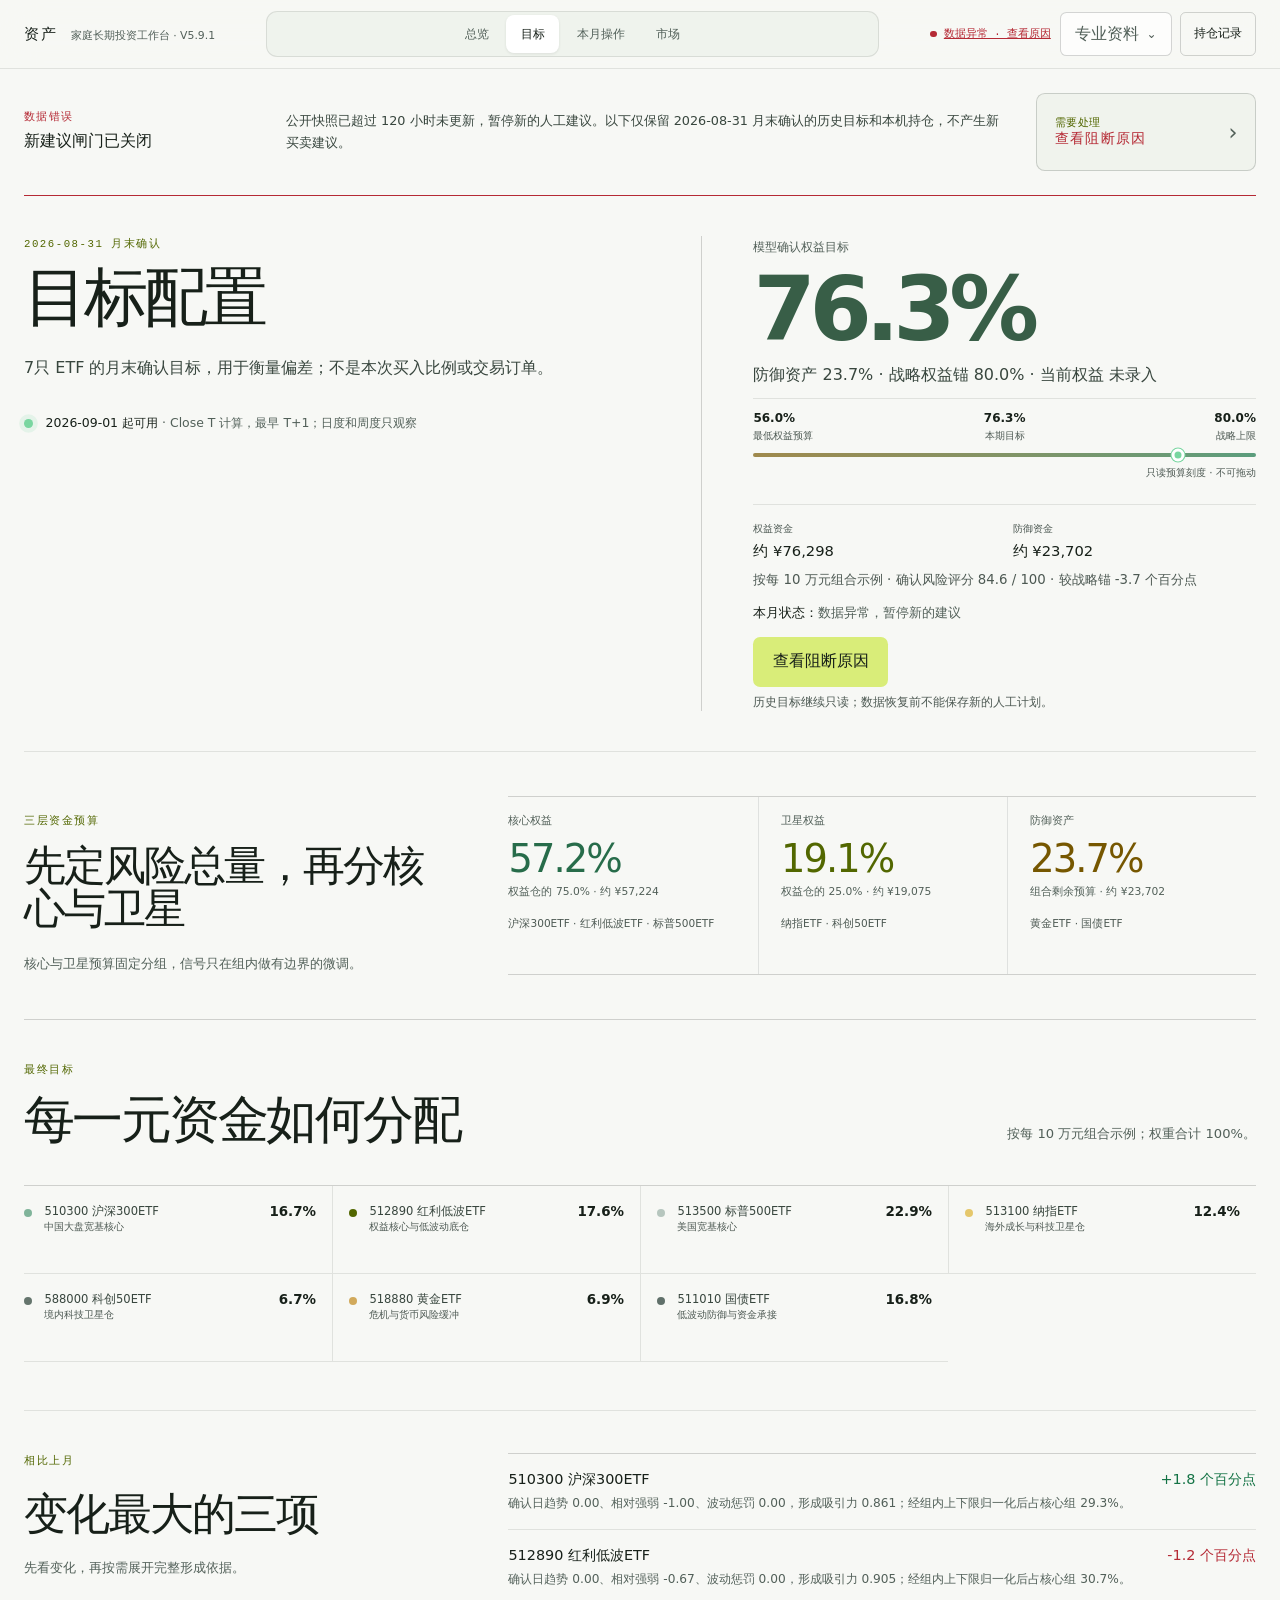
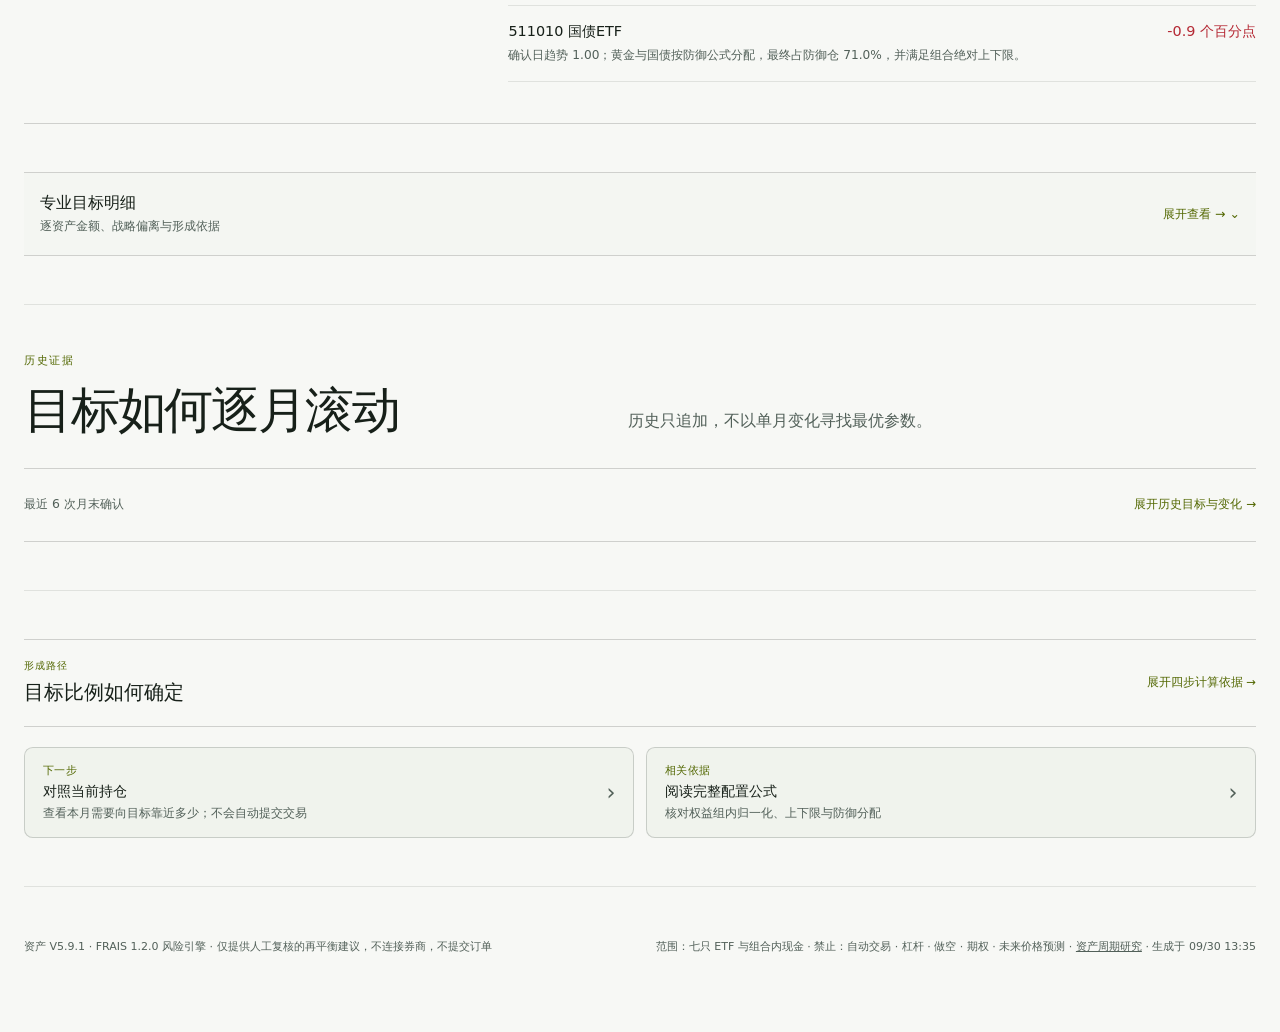
==== commit 56b71303: "data: refresh Asset public snapshot" ====
--- a/allocation/index.html
+++ b/allocation/index.html
@@ -8,7 +8,7 @@
     <meta name="description" content="资产月末确认目标配置：七只ETF的核心、卫星、防御目标与形成原因。" />
     <link rel="icon" href="data:image/svg+xml,%3Csvg xmlns='http://www.w3.org/2000/svg' viewBox='0 0 64 64'%3E%3Crect width='64' height='64' rx='16' fill='%230a0f0e'/%3E%3Cpath d='M16 16h33v8H25v8h20v8H25v16h-9z' fill='%23d7f26f'/%3E%3C/svg%3E" />
     <title>目标配置 · 资产</title>
-    <script type="module" crossorigin src="../assets/main-BCAVge4F.js"></script>
+    <script type="module" crossorigin src="../assets/main-Yome9UuN.js"></script>
     <link rel="stylesheet" crossorigin href="../assets/main-DrqXRCrk.css">
   </head>
   <body data-page="allocation" data-root="../">
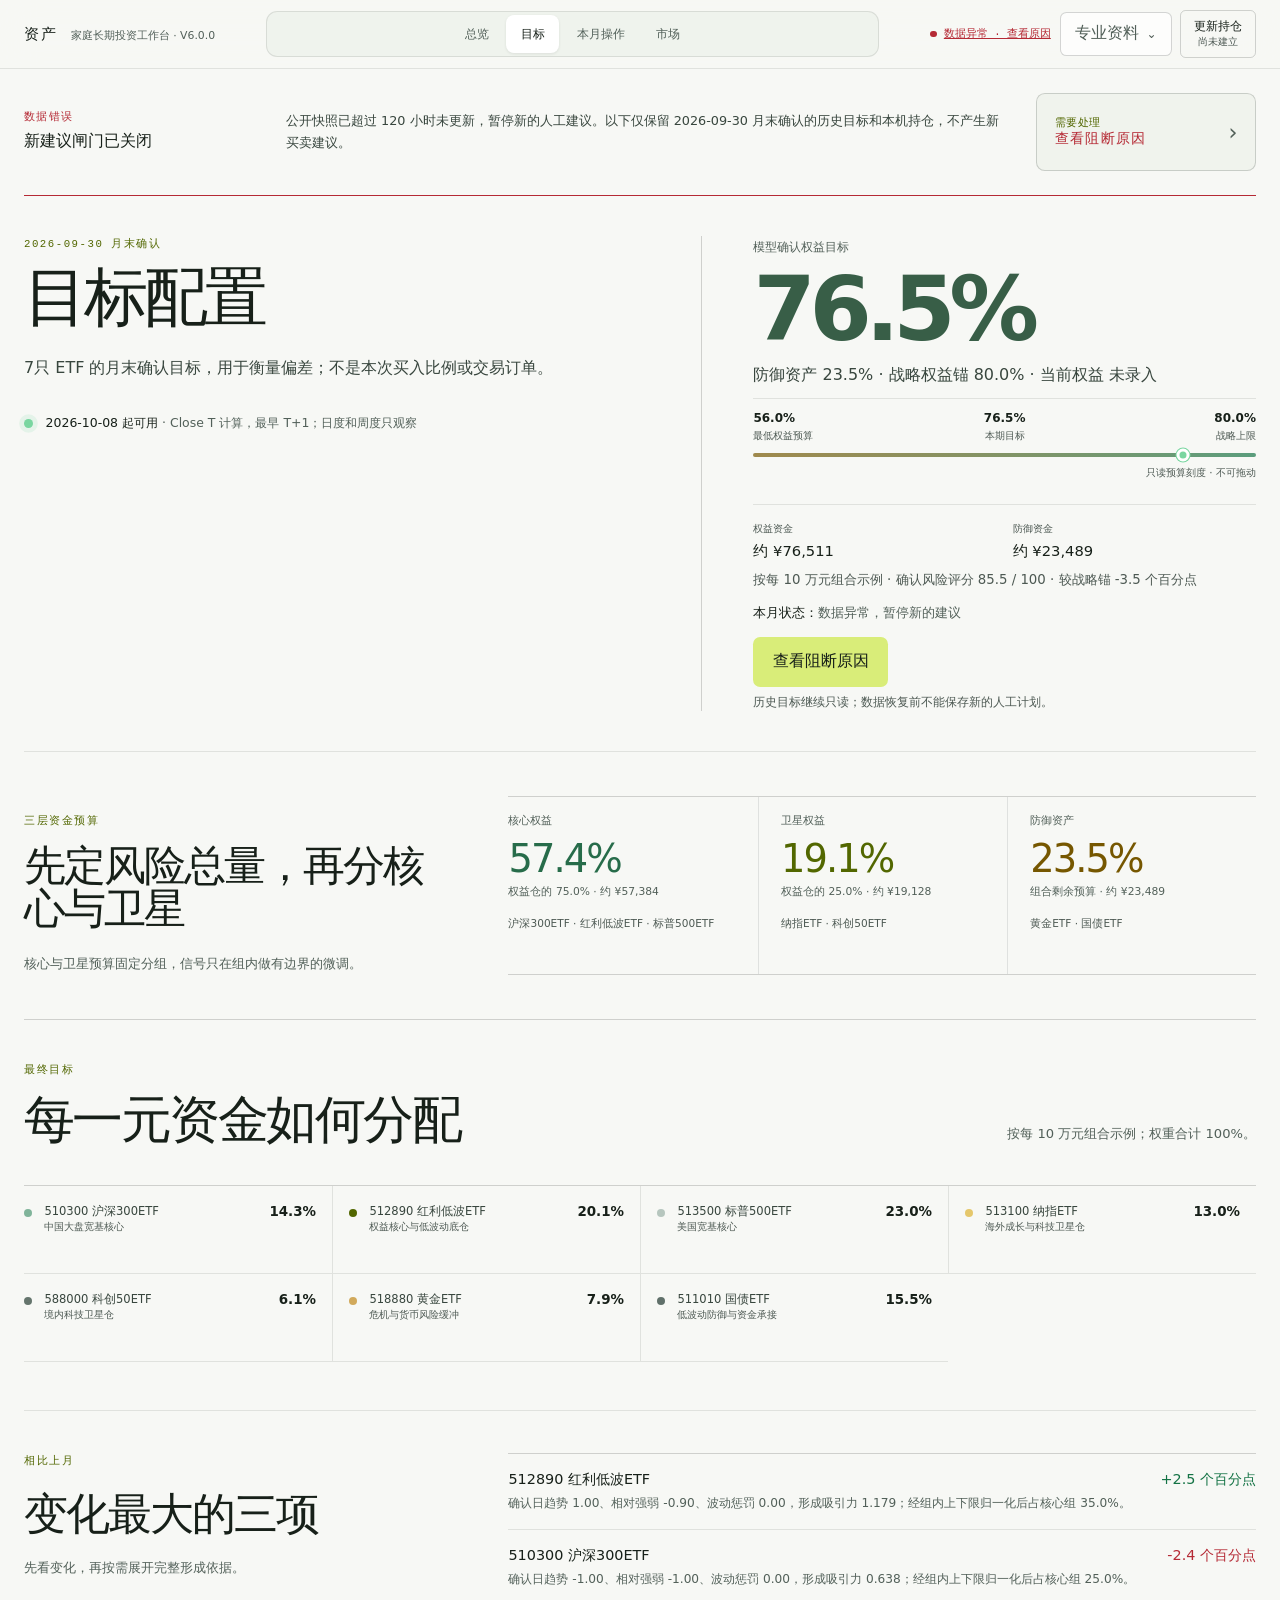
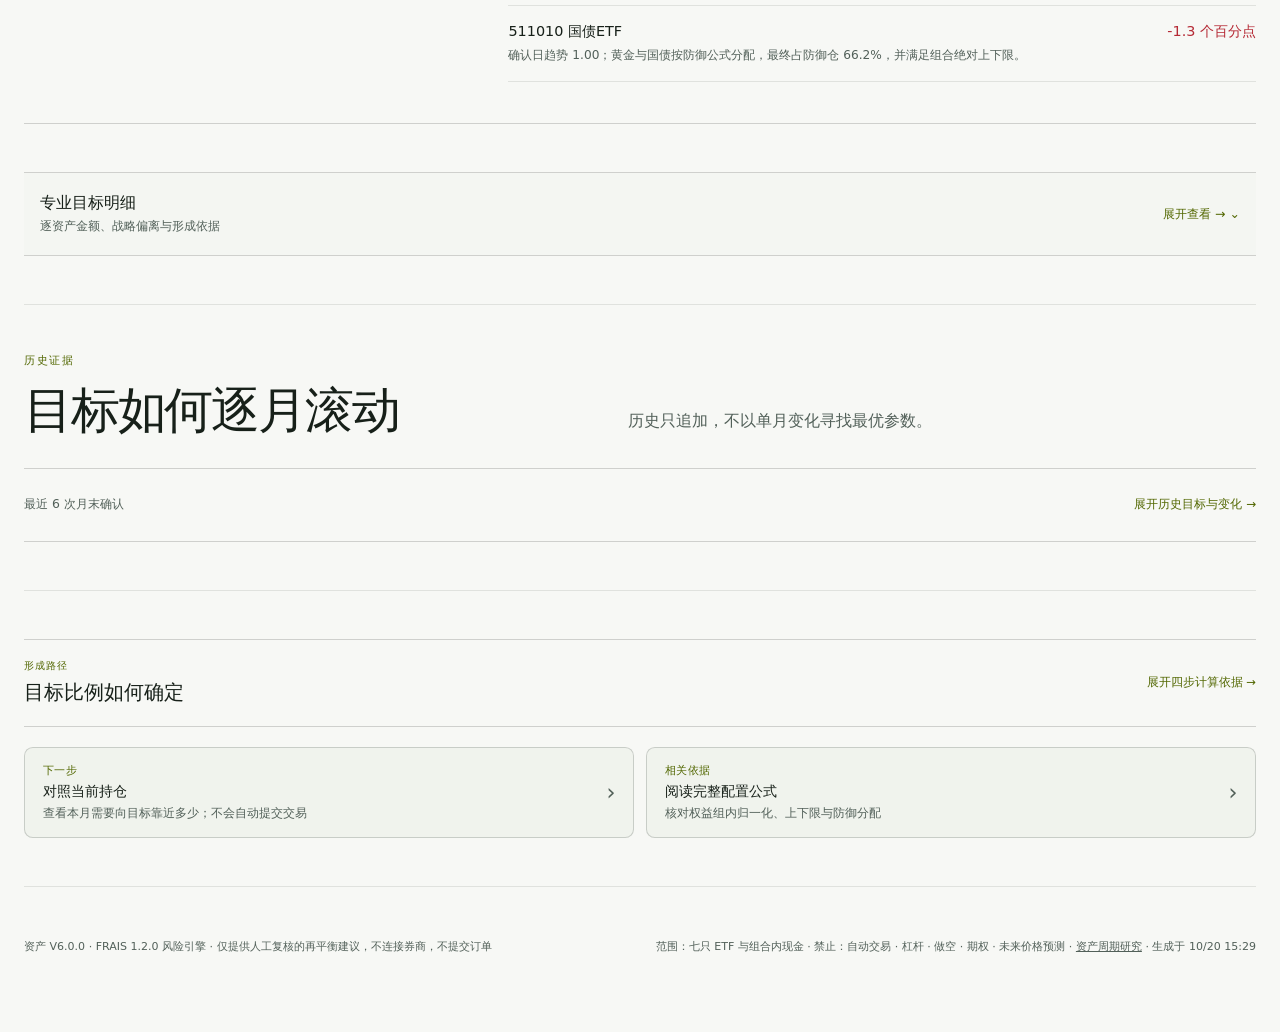
==== commit 4771747e: "data: refresh Asset public snapshot" ====
--- a/allocation/index.html
+++ b/allocation/index.html
@@ -3,13 +3,16 @@
   <head>
     <meta charset="UTF-8" />
     <meta name="viewport" content="width=device-width, initial-scale=1.0" />
+    <meta http-equiv="Content-Security-Policy" content="default-src 'self'; script-src 'self' 'wasm-unsafe-eval'; style-src 'self' 'unsafe-inline'; img-src 'self' data: blob:; font-src 'self'; connect-src 'self'; worker-src 'self' blob:; object-src 'none'; base-uri 'self'; form-action 'self'" />
     <meta name="color-scheme" content="dark" />
     <meta name="theme-color" content="#0a0f0e" />
     <meta name="description" content="资产月末确认目标配置：七只ETF的核心、卫星、防御目标与形成原因。" />
     <link rel="icon" href="data:image/svg+xml,%3Csvg xmlns='http://www.w3.org/2000/svg' viewBox='0 0 64 64'%3E%3Crect width='64' height='64' rx='16' fill='%230a0f0e'/%3E%3Cpath d='M16 16h33v8H25v8h20v8H25v16h-9z' fill='%23d7f26f'/%3E%3C/svg%3E" />
     <title>目标配置 · 资产</title>
-    <script type="module" crossorigin src="../assets/main-Yome9UuN.js"></script>
-    <link rel="stylesheet" crossorigin href="../assets/main-DrqXRCrk.css">
+    <script type="module" crossorigin src="../assets/types-DgxJ8FX-.js"></script>
+    <script type="module" crossorigin src="../assets/portfolio-ledger-hshe3qaD.js"></script>
+    <script type="module" crossorigin src="../assets/main-waZ_Ggo4.js"></script>
+    <link rel="stylesheet" crossorigin href="../assets/main-CHsKLFba.css">
   </head>
   <body data-page="allocation" data-root="../">
     <a class="skip-link" href="#main">跳到主要内容</a>
--- a/assets/main-CHsKLFba.css
+++ b/assets/main-CHsKLFba.css
@@ -0,0 +1 @@
+:root{--lightningcss-light:initial;--lightningcss-dark: ;--lightningcss-light: ;--lightningcss-dark:initial;color-scheme:dark;--bg:#0a0f0e;--surface:#111816;--surface-2:#17201d;--ink:#f0f4ee;--soft:#c5cec8;--muted:#87938d;--faint:#66706b;--line:#e9f3ec17;--line-strong:#e9f3ec2b;--accent:#d7f26f;--positive:#79d6a0;--negative:#ef7076;--warning:#e8cd68;--content:1320px;background:var(--bg);color:var(--ink);font-synthesis:none;text-rendering:optimizelegibility;--lightningcss-light:initial;--lightningcss-dark: ;color-scheme:light dark;font-family:-apple-system,BlinkMacSystemFont,PingFang SC,Microsoft YaHei,system-ui,sans-serif}@media (prefers-color-scheme:dark){:root{--lightningcss-light: ;--lightningcss-dark:initial}}.allocation-changes li span{font-size:.9rem;font-weight:540}.allocation-changes li strong{font-size:.9rem}.target-detail-disclosure>summary::-webkit-details-marker{display:none}.portfolio-assets-disclosure>summary::-webkit-details-marker{display:none}.portfolio-audit-disclosure>summary::-webkit-details-marker{display:none}.market-disclosure>summary::-webkit-details-marker{display:none}.data-disclosure>summary::-webkit-details-marker{display:none}.data-disclosure>section{margin-top:0}.portfolio-help{margin-top:1.5rem}.monthly-workflow .primary{min-height:48px}@media (prefers-color-scheme:light){:root{--bg:#f7f8f5;--surface:#fff;--surface-2:#edf1eb;--ink:#172019;--soft:#38463e;--muted:#5c6962;--faint:#6d7872;--line:#1720191a;--line-strong:#1720192e;--accent:#647b00;--positive:#147345;--negative:#b52a35;--warning:#8a6500}.topbar{background:#f7f8f5e8}input,select{background:#fff}.dialog-actions{background:#fffffff5}.primary{color:#172019;background:#d9ed79}.allocation-bar i{color:#101710}.professional-nav>div{box-shadow:0 24px 70px #1e282224}.markdown-body pre{background:#edf1eb}dialog::backdrop{background:#232b2561}}@media (max-width:820px){.overview-onboarding,.allocation-changes{grid-template-columns:1fr;gap:2rem}.portfolio-summary{grid-template-columns:1fr 1fr}.portfolio-summary>div:nth-child(3){border-left:0;border-top:1px solid var(--line);padding-left:0}.portfolio-summary>div:nth-child(4){border-top:1px solid var(--line)}.decision-row{grid-template-columns:1fr auto}.decision-path-values,.advice-reason{grid-column:1/-1}.professional-nav>div{width:auto;position:fixed;top:68px;left:16px;right:16px}}@media (max-width:560px){.scope-disclosure,.cadence-summary{font-size:.8rem!important}.overview-onboarding{min-height:0;padding:2.75rem 0}.target-detail-disclosure>summary,.portfolio-assets-disclosure>summary,.portfolio-audit-disclosure>summary,.market-disclosure>summary,.data-disclosure>summary{gap:.8rem;min-height:72px}.target-detail-disclosure>summary em,.portfolio-assets-disclosure>summary>strong,.portfolio-audit-disclosure>summary>strong,.market-disclosure>summary>strong,.data-disclosure>summary>strong{font-size:0}.target-detail-disclosure>summary em:after,.portfolio-assets-disclosure>summary>strong:after,.portfolio-audit-disclosure>summary>strong:after,.market-disclosure>summary>strong:after,.data-disclosure>summary>strong:after{content:"展开";font-size:.75rem}.decision-path-values{grid-template-columns:1fr 16px 1fr;align-items:start}.decision-path-values i:nth-of-type(2){display:none}.decision-path-values div:nth-of-type(3),.decision-path-values div:nth-of-type(4){margin-top:.65rem}.portfolio-summary strong{font-size:1rem}.professional-nav>summary{width:40px;height:40px}}*{box-sizing:border-box}html{scroll-behavior:smooth;scroll-padding-top:92px}body{background:var(--bg);min-width:320px;color:var(--ink);margin:0}button,input{color:inherit;font:inherit}a{color:inherit}button:focus-visible,a:focus-visible,input:focus-visible,select:focus-visible,summary:focus-visible{outline:2px solid var(--accent);outline-offset:3px}.skip-link{z-index:100;background:var(--accent);color:#12180f;padding:.7rem 1rem;text-decoration:none;position:fixed;top:-4rem;left:1rem}.skip-link:focus{top:1rem}.visually-hidden{clip:rect(0, 0, 0, 0)!important;white-space:nowrap!important;border:0!important;width:1px!important;height:1px!important;margin:-1px!important;padding:0!important;position:absolute!important;overflow:hidden!important}.boot-screen,.fatal{text-align:center;place-content:center;justify-items:center;gap:1.2rem;min-height:100svh;padding:2rem;display:grid}.boot-screen span{border:1px solid var(--line-strong);width:5rem;height:5rem;color:var(--accent);border-radius:50%;place-items:center;font:500 1.1rem/1 IBM Plex Mono,monospace;animation:1.8s ease-in-out infinite pulse;display:grid}.boot-screen p,.fatal p{color:var(--muted)}.fatal h1{letter-spacing:-.06em;max-width:700px;margin:0;font-size:clamp(2.3rem,6vw,5rem)}.shell{--regime:var(--warning);min-height:100svh}.topbar{z-index:20;border-bottom:1px solid var(--line);-webkit-backdrop-filter:blur(18px);backdrop-filter:blur(18px);background:#0a0f0ee8;position:sticky;top:0}.topbar-inner{width:min(var(--content), calc(100% - 48px));grid-template-columns:auto 1fr auto;align-items:center;gap:clamp(1.5rem,4vw,4rem);min-height:68px;margin:0 auto;display:grid}.brand{white-space:nowrap;align-items:baseline;gap:.8rem;text-decoration:none;display:flex}.brand b{letter-spacing:.13em;font-size:.93rem}.brand span{color:var(--muted);font-size:.68rem}.page-nav{justify-content:center;align-items:stretch;gap:1.5rem;height:68px;display:flex}.page-nav a{color:var(--muted);white-space:nowrap;align-items:center;font-size:.76rem;text-decoration:none;transition:color .18s;display:flex;position:relative}.page-nav a:hover,.page-nav a[aria-current=page]{color:var(--ink)}.page-nav a[aria-current=page]:after{content:"";background:var(--regime);height:2px;position:absolute;bottom:-1px;left:0;right:0}.nav-short{display:none}.top-actions{white-space:nowrap;align-items:center;gap:1rem;display:flex}.data-stamp{color:var(--muted);align-items:center;gap:.45rem;font:.66rem/1 IBM Plex Mono,monospace;display:flex}.data-stamp i{background:currentColor;border-radius:50%;width:.4rem;height:.4rem}.data-stamp.data-good{color:var(--positive)}.data-stamp.data-bad{color:var(--negative)}.quiet-button,.primary,.secondary,.text-button,.danger-link{cursor:pointer;border:0;transition:transform .18s,border-color .18s,background .18s,color .18s}.quiet-button{border:1px solid var(--line-strong);background:0 0;border-radius:.35rem;padding:.55rem .8rem;font-size:.74rem}.quiet-button:hover,.secondary:hover{border-color:var(--accent);background:#d7f26f0f}.quiet-button:active,.primary:active,.secondary:active{transform:scale(.98)}main,footer{width:min(var(--content), calc(100% - 48px));margin:0 auto}.data-error-banner{border-bottom:1px solid var(--negative);grid-template-columns:230px 1fr auto;align-items:center;gap:2rem;min-height:112px;padding:1.5rem 0;display:grid}.data-error-banner span,.data-error-banner strong{display:block}.data-error-banner span{color:var(--negative);letter-spacing:.12em;font:500 .68rem/1 IBM Plex Mono,monospace}.data-error-banner strong{margin-top:.5rem;font-size:1rem}.data-error-banner p{color:var(--soft);margin:0;font-size:.8rem;line-height:1.7}.data-error-banner a{color:var(--negative);white-space:nowrap;font-size:.76rem;text-decoration:none}.data-triage{border-bottom:1px solid var(--line-strong);grid-template-columns:minmax(230px,.8fr) minmax(420px,1.4fr) minmax(190px,.6fr);align-items:center;gap:2rem;min-height:150px;display:grid}.data-triage h2{margin:0;font-size:1.5rem;font-weight:540}.data-triage ol{gap:.7rem;margin:0;padding:0;list-style:none;display:grid}.data-triage li{color:var(--soft);grid-template-columns:28px 1fr;gap:.7rem;font-size:.73rem;line-height:1.5;display:grid}.data-triage li b{color:var(--accent);font:500 .65rem/1.5 IBM Plex Mono,monospace}.data-triage aside{border-left:1px solid var(--line);padding-left:1.5rem}.data-triage aside span,.data-triage aside strong,.data-triage aside small{display:block}.data-triage aside span,.data-triage aside small{color:var(--muted);font-size:.62rem;line-height:1.5}.data-triage aside strong{text-overflow:ellipsis;margin:.5rem 0;font:500 .68rem/1.4 IBM Plex Mono,monospace;overflow:hidden}.asset-overview-hero{border-bottom:1px solid var(--line-strong);grid-template-columns:minmax(0,1fr) auto;align-items:center;gap:3rem;min-height:320px;padding:2.75rem 0;display:grid}.asset-overview-title>span{color:var(--muted);font-size:.78rem;display:block}.asset-overview-title h1{letter-spacing:-.065em;margin:.45rem 0 1.2rem;font-size:clamp(3.5rem,6.5vw,5.7rem);font-weight:560;line-height:.92}.asset-overview-title h1.baseline-empty{max-width:720px;font-size:clamp(2.7rem,5.2vw,4.5rem);line-height:1}.asset-overview-title>div{flex-wrap:wrap;align-items:baseline;gap:.45rem 1rem;display:flex}.asset-overview-title>div strong{font-size:1.2rem;font-weight:550}.asset-overview-title>div span{color:var(--muted);font-size:.7rem}.asset-overview-title>p:last-child{color:var(--muted);margin:1.35rem 0 0;font-size:.76rem}.asset-overview-hero>aside{gap:.8rem;min-width:185px;display:grid}.asset-overview-hero>aside small{max-width:190px;color:var(--faint);font-size:.64rem;line-height:1.5}.asset-v5-hero{grid-template-columns:minmax(0,1fr) minmax(270px,340px)}.monthly-action{border-left:1px solid var(--line-strong);padding:1.5rem 0 1.5rem 2rem}.monthly-action>span,.monthly-action>strong,.monthly-action>small{display:block}.monthly-action>span{color:var(--faint);letter-spacing:.08em;font-size:.67rem}.monthly-action>strong{letter-spacing:-.045em;margin-top:.7rem;font-size:clamp(1.7rem,3vw,2.7rem);font-weight:550}.monthly-action>p{color:var(--soft);margin:.8rem 0;font-size:.8rem;line-height:1.7}.monthly-action>small{margin-bottom:1.2rem;max-width:none!important}.monthly-action>a{justify-content:center;text-decoration:none;display:inline-flex}.monthly-action>button{margin-left:.5rem}.cadence-inline{border-bottom:1px solid var(--line-strong);min-height:66px;color:var(--muted);justify-content:center;align-items:center;gap:clamp(.7rem,2.5vw,2.5rem);font-size:.7rem;display:flex}.cadence-inline b{color:var(--ink);margin-right:.3rem;font-weight:540}.cadence-inline i{color:var(--faint);font-style:normal}.amounts-hidden .private-amount{filter:blur(10px);-webkit-user-select:none;user-select:none}.overview-curve-section{border-bottom:1px solid var(--line-strong);padding:3.8rem 0 3.2rem}.overview-curve-head{justify-content:space-between;align-items:end;gap:2rem;display:flex}.overview-curve-head h2{letter-spacing:-.045em;margin:0;font-size:clamp(2rem,3.2vw,3.2rem);font-weight:550;line-height:1}.overview-controls{gap:1rem;display:flex}.overview-controls span{border:1px solid var(--line-strong);display:flex}.overview-controls button{color:var(--muted);cursor:pointer;background:0 0;border:0;padding:.55rem .8rem;font-size:.68rem}.overview-controls button[aria-pressed=true]{background:var(--surface-2);color:var(--accent)}.asset-curve{min-height:310px;margin-top:2.4rem}.asset-curve svg{width:100%;height:310px;overflow:visible}.asset-curve-line{fill:none;stroke:var(--accent);stroke-width:2.3px;vector-effect:non-scaling-stroke}.asset-curve-area{fill:color-mix(in srgb, var(--accent) 6%, transparent)}.asset-curve circle{fill:var(--warning);stroke:var(--bg);stroke-width:2px}.asset-curve text{fill:var(--faint);font:18px IBM Plex Mono,monospace}.asset-curve .curve-date{font-size:15px}.asset-curve .curve-date.end{text-anchor:end}.overview-empty{border:1px dashed var(--line-strong);text-align:center;place-content:center;justify-items:center;height:280px;display:grid}.overview-empty strong{font-size:1.3rem;font-weight:540}.overview-empty p{max-width:460px;color:var(--muted);font-size:.77rem;line-height:1.7}.curve-ledger,.ledger-status,.record-summary,.local-quality-grid{border-top:1px solid var(--line);border-bottom:1px solid var(--line);grid-template-columns:repeat(4,1fr);display:grid}.curve-ledger{grid-template-columns:repeat(6,1fr)}.curve-ledger>span,.ledger-status>span,.record-summary>span{color:var(--muted);padding:1rem 1.2rem;font-size:.67rem}.curve-ledger>span:first-child,.ledger-status>span:first-child,.record-summary>span:first-child{padding-left:0}.curve-ledger>span+span,.ledger-status>span+span,.record-summary>span+span{border-left:1px solid var(--line)}.curve-ledger strong,.ledger-status strong,.record-summary strong{color:var(--ink);margin-top:.35rem;font-size:.84rem;font-weight:540;display:block}.asset-group-overview{border-top:1px solid var(--line-strong);border-bottom:1px solid var(--line-strong);grid-template-columns:repeat(4,1fr);display:grid}.asset-group-overview article{min-width:0;padding:1.5rem 1.35rem}.asset-group-overview article:first-child{padding-left:0}.asset-group-overview article+article{border-left:1px solid var(--line)}.asset-group-overview article>div{grid-template-columns:1fr auto;gap:.35rem .8rem;display:grid}.asset-group-overview article>div>span{color:var(--muted);font-size:.7rem}.asset-group-overview article>div>strong{font-size:1.55rem;font-weight:540}.asset-group-overview article>div>b{color:var(--soft);grid-column:1/-1;font-size:.75rem;font-weight:500}.asset-group-overview article>p{min-height:4.3em;color:var(--muted);font-size:.7rem;line-height:1.55}.asset-group-overview ul{margin:1.2rem 0 0;padding:0;list-style:none}.asset-group-overview li{border-top:1px solid var(--line);color:var(--soft);justify-content:space-between;gap:.6rem;padding:.55rem 0;font-size:.67rem;display:flex}.asset-group-overview li strong{color:var(--ink);font-weight:520}.overview-action{border-bottom:1px solid var(--line-strong);grid-template-columns:1fr 340px;align-items:center;gap:4rem;min-height:230px;padding:3rem 0;display:grid}.overview-action h2{color:var(--positive);letter-spacing:-.055em;margin:0;font-size:clamp(2.4rem,5vw,4.5rem);font-weight:550;line-height:.95}.overview-action.warning h2{color:var(--warning)}.overview-action.negative h2{color:var(--negative)}.overview-action p{max-width:680px;color:var(--muted);line-height:1.7}.overview-action>div:last-child{border-left:1px solid var(--line-strong);padding-left:2rem}.overview-action>div:last-child span,.overview-action>div:last-child small{color:var(--muted);font-size:.67rem;display:block}.overview-action>div:last-child strong{margin:.5rem 0;font-size:1.25rem;font-weight:540;display:block}.overview-action a{color:var(--accent);margin-top:1rem;font-size:.72rem;text-decoration:none;display:inline-block}.overview-risk-details{border-bottom:1px solid var(--line-strong)}.overview-risk-details>summary{cursor:pointer;justify-content:space-between;align-items:center;gap:2rem;min-height:110px;list-style:none;display:flex}.overview-risk-details>summary::-webkit-details-marker{display:none}.overview-risk-details>summary span b,.overview-risk-details>summary span small{display:block}.overview-risk-details>summary span b{font-size:1.15rem}.overview-risk-details>summary span small{color:var(--muted);margin-top:.35rem;font-size:.68rem}.overview-risk-details>summary>strong{color:var(--regime);font-size:1.4rem;font-weight:540}.overview-risk-body{border-top:1px solid var(--line)}.cadence-panel{border-bottom:1px solid var(--line-strong);grid-template-columns:minmax(300px,.85fr) minmax(560px,1.15fr);align-items:center;gap:clamp(3rem,7vw,7rem);padding:3.5rem 0;display:grid}.cadence-action h2{color:var(--positive);letter-spacing:-.05em;margin:0;font-size:clamp(2.2rem,4.5vw,4rem);font-weight:550;line-height:1}.cadence-action>p:not(.eyebrow){max-width:40rem;color:var(--muted);margin:1rem 0 1.5rem;font-size:.8rem;line-height:1.7}.cadence-action dl{border-top:1px solid var(--line);grid-template-columns:repeat(3,1fr);margin:0;display:grid}.cadence-action dl div{padding:.8rem .8rem 0 0}.cadence-action dt{color:var(--faint);font-size:.64rem}.cadence-action dd{margin:.35rem 0 0;font-size:.76rem}.cadence-panel ol{border-top:1px solid var(--line-strong);margin:0;padding:0;list-style:none}.cadence-panel li{border-bottom:1px solid var(--line);grid-template-columns:72px 150px 1fr;align-items:center;gap:1rem;min-height:82px;display:grid;position:relative}.cadence-panel li:before{content:"";background:var(--accent);width:2px;height:0;transition:height .25s;position:absolute;left:0}.cadence-panel li.current:before,.cadence-panel li:hover:before{height:56%}.cadence-panel li span,.cadence-panel li small{color:var(--muted);font-size:.68rem;line-height:1.5}.cadence-panel li strong{font-size:.82rem;font-weight:540}.model-integrity{border-bottom:1px solid var(--line-strong);grid-template-columns:230px 1fr;align-items:start;gap:2rem;padding:1.35rem 0;display:grid}.model-integrity>div:first-child span,.model-integrity>div:first-child strong{display:block}.model-integrity>div:first-child span{color:var(--muted);font-size:.68rem}.model-integrity>div:first-child strong{color:var(--positive);margin-top:.45rem;font-size:1rem;font-weight:540}.model-integrity.failed>div:first-child strong{color:var(--negative)}.model-integrity>div:last-child{border-left:1px solid var(--line);grid-template-columns:repeat(5,1fr);display:grid}.model-integrity>div:last-child>span{min-width:0;padding:0 1rem}.model-integrity i{background:var(--positive);border-radius:50%;width:.42rem;height:.42rem;margin-right:.45rem;display:inline-block}.model-integrity.failed i{background:var(--negative)}.model-integrity b{font-size:.7rem;font-weight:540}.model-integrity small{color:var(--faint);margin-top:.45rem;font-size:.61rem;line-height:1.5;display:block}.local-quality-grid{grid-template-columns:repeat(3,1fr)}.local-quality-grid>div{padding:1.2rem 1.3rem}.local-quality-grid>div:nth-child(3n+1){padding-left:0}.local-quality-grid>div:not(:nth-child(3n+1)){border-left:1px solid var(--line)}.local-quality-grid>div:nth-child(n+4){border-top:1px solid var(--line)}.local-quality-grid span{color:var(--muted);font-size:.67rem;display:block}.local-quality-grid strong{margin-top:.45rem;font-size:.9rem;font-weight:540;display:block}.cash-flow-history{border-top:1px solid var(--line);margin-top:1.5rem}.cash-flow-history summary{color:var(--soft);cursor:pointer;padding:1rem 0;font-size:.76rem}.cash-flow-history>p{color:var(--muted);font-size:.74rem}.decision-header{border-bottom:1px solid var(--line);grid-template-columns:minmax(0,1.15fr) minmax(320px,.85fr);align-items:center;gap:clamp(3rem,8vw,8rem);min-height:410px;padding:3.5rem 0;display:grid}.decision-primary>p:not(.eyebrow){max-width:45rem;color:var(--soft);margin:1.4rem 0 0;font-size:.95rem;line-height:1.75}.decision-number{grid-template-columns:auto 1fr;align-items:end;gap:.45rem 1.5rem;display:grid}.decision-number span{color:var(--muted);grid-column:1/-1;font-size:.76rem}.decision-number strong{color:var(--regime);letter-spacing:-.07em;font-size:clamp(4rem,7vw,6rem);font-weight:560;line-height:.85}.decision-number small{color:var(--soft);padding-bottom:.35rem;font-size:.76rem}.decision-context{border-left:1px solid var(--line-strong);padding-left:clamp(2rem,5vw,5rem)}.budget-state,.decision-outcome{padding:1.25rem 0}.budget-state{border-bottom:1px solid var(--line)}.budget-state span,.decision-outcome span,.budget-state small,.decision-outcome small{color:var(--muted);font-size:.68rem;display:block}.budget-state strong{letter-spacing:-.05em;margin:.55rem 0;font-size:clamp(2.2rem,4vw,3.6rem);font-weight:550;line-height:1;display:block}.decision-outcome strong{margin:.5rem 0;font-size:1.35rem;font-weight:540;display:block}.decision-outcome.positive strong{color:var(--positive)}.decision-outcome.warning strong{color:var(--warning)}.decision-outcome.negative strong{color:var(--negative)}.decision-outcome a{color:var(--accent);margin-top:1rem;font-size:.74rem;text-decoration:none;display:inline-block}.observation-strip{border-bottom:1px solid var(--line-strong);grid-template-columns:repeat(4,minmax(0,1fr)) minmax(240px,1.2fr);align-items:stretch;display:grid}.observation-strip>div,.observation-strip aside{min-width:0;padding:1.15rem 1.3rem}.observation-strip>div:first-child{padding-left:0}.observation-strip>div+div,.observation-strip aside{border-left:1px solid var(--line)}.observation-strip span,.observation-strip small{color:var(--muted);font-size:.65rem;display:block}.observation-strip strong{margin-top:.4rem;font-size:.95rem;font-weight:530;display:block}.observation-strip aside{background:#ffffff05}.observation-strip aside strong{color:var(--soft);margin-bottom:.3rem}.risk-hero{border-bottom:1px solid var(--line);grid-template-columns:1.15fr .85fr;align-items:center;gap:clamp(3rem,8vw,8rem);min-height:540px;padding:4rem 0;display:grid;position:relative}.risk-hero:before{content:"";z-index:-1;background:color-mix(in srgb, var(--regime) 10%, transparent);filter:blur(100px);pointer-events:none;border-radius:50%;width:32rem;height:32rem;position:absolute;top:8%;right:2%}.eyebrow{color:var(--accent);letter-spacing:.14em;text-transform:uppercase;margin:0 0 1rem;font:500 .67rem/1.5 IBM Plex Mono,monospace}.risk-hero-label{color:var(--muted);font-size:.82rem;display:block}.risk-hero h1{color:var(--regime);letter-spacing:-.075em;margin:.7rem 0 0;font-size:clamp(4.7rem,8vw,6rem);font-weight:560;line-height:.9}.risk-observation{border-left:1px solid var(--line-strong);padding-left:clamp(2rem,5vw,5rem)}.risk-observation h2{letter-spacing:-.06em;margin:0;font-size:clamp(2.4rem,5vw,4.25rem);font-weight:560;line-height:.95}.risk-observation h2 span{color:var(--regime);letter-spacing:0;margin-top:.9rem;font-size:.32em;display:block}.lead{max-width:42rem;color:var(--soft);margin:2.2rem 0 0;font-size:clamp(1rem,1.7vw,1.28rem);line-height:1.8}.signal-stamp{color:var(--muted);align-items:center;gap:.8rem;margin-top:2rem;font-size:.78rem;display:flex}.signal-stamp i{background:var(--regime);width:.55rem;height:.55rem;box-shadow:0 0 0 .3rem color-mix(in srgb, var(--regime) 15%, transparent);border-radius:50%}.signal-stamp strong{color:var(--ink);font-weight:500}.score{aspect-ratio:1;justify-self:center;place-items:center;width:min(28vw,320px);display:grid;position:relative}.score-ring{background:conic-gradient(var(--regime) calc(var(--score) * 1%), #ffffff12 0);border-radius:50%;transition:background .5s;position:absolute;inset:0;transform:rotate(-90deg);-webkit-mask:radial-gradient(circle,#0000 0 58%,#000 59%);mask:radial-gradient(circle,#0000 0 58%,#000 59%)}.score>div:last-child{text-align:center;gap:.65rem;display:grid}.score strong{letter-spacing:-.07em;font-size:clamp(3.6rem,7vw,6.4rem);font-weight:500;line-height:1}.score span{color:var(--muted);letter-spacing:.08em;font:.68rem/1.3 IBM Plex Mono,monospace}.compact-score{justify-self:start;width:min(18vw,180px);margin-top:2rem}.compact-score strong{font-size:clamp(2.5rem,4vw,3.8rem)}.status-rail{border-bottom:1px solid var(--line-strong);grid-template-columns:repeat(4,1fr);display:grid}.status-rail>div{min-width:0;padding:1.3rem 1.5rem}.status-rail>div:first-child{padding-left:0}.status-rail>div+div{border-left:1px solid var(--line)}.status-rail span,.status-rail small{color:var(--muted);font-size:.68rem;display:block}.status-rail strong{margin:.5rem 0 .35rem;font-size:1.2rem;font-weight:530;display:block}.page-intro{border-bottom:1px solid var(--line);flex-direction:column;justify-content:center;align-items:flex-start;min-height:300px;padding:3.5rem 0;display:flex}.page-intro h1{letter-spacing:-.055em;max-width:900px;margin:0;font-size:clamp(3rem,5vw,4.5rem);font-weight:600;line-height:.94}.page-intro>p:not(.eyebrow){max-width:680px;color:var(--soft);margin:1.6rem 0 0;font-size:1rem;line-height:1.75}.page-intro>.primary{margin-top:2rem}.page-intro>.page-links{margin-top:1.8rem}.model-intro{min-height:420px}.section{border-bottom:1px solid var(--line);padding:clamp(4.5rem,7vw,6rem) 0}.section.first{padding-top:3.25rem}.section.compact{padding-top:5rem;padding-bottom:5rem}.section-head{grid-template-columns:minmax(0,.9fr) minmax(330px,1.1fr);align-items:end;gap:clamp(2rem,7vw,7rem);margin-bottom:4rem;display:grid}.section-head h2{letter-spacing:-.045em;max-width:46rem;margin:0;font-size:clamp(2.15rem,3.8vw,3.65rem);font-weight:550;line-height:1.03}.section-head>p{max-width:48rem;color:var(--muted);margin:0;line-height:1.8}.factor-list{border-top:1px solid var(--line-strong)}.factor{border-bottom:1px solid var(--line);grid-template-columns:4rem minmax(260px,.9fr) minmax(180px,.55fr) minmax(260px,.8fr);align-items:center;gap:2rem;min-height:9.5rem;display:grid}.factor-index{color:var(--accent);font:500 .8rem/1 IBM Plex Mono,monospace}.factor-title{justify-content:space-between;align-items:baseline;gap:1rem;display:flex}.factor-title h3{margin:0;font-size:1.08rem;font-weight:550}.factor-title strong{font-size:1.65rem;font-weight:500}.track{background:#ffffff12;height:3px;margin-top:1rem}.track i{background:var(--regime);height:100%;transition:width .7s cubic-bezier(.2,.8,.2,1);display:block}.factor-score>span{color:var(--faint);margin-top:.45rem;font:.64rem/1.3 IBM Plex Mono,monospace;display:block}.factor-score .track{margin-top:.55rem}.factor>p{color:var(--muted);font-size:.86rem;line-height:1.7}.factor>p strong{color:var(--soft);font-weight:500}.factor-impact span,.factor-impact small{color:var(--faint);font-size:.65rem;line-height:1.5;display:block}.factor-impact strong{margin:.45rem 0 .3rem;font-size:1rem;font-weight:530;display:block}.reconciliation,.drawdown-scopes,.benchmark-questions{border-top:1px solid var(--line-strong);border-bottom:1px solid var(--line-strong);grid-template-columns:repeat(4,1fr);margin-top:3rem;display:grid}.reconciliation>div,.drawdown-scopes>div,.benchmark-questions>div{min-width:0;padding:1.25rem 1.35rem}.reconciliation>div:first-child,.drawdown-scopes>div:first-child,.benchmark-questions>div:first-child{padding-left:0}.reconciliation>div+div,.drawdown-scopes>div+div,.benchmark-questions>div+div{border-left:1px solid var(--line)}.reconciliation span,.reconciliation small,.drawdown-scopes span,.drawdown-scopes small{color:var(--muted);font-size:.66rem;line-height:1.5;display:block}.reconciliation strong,.drawdown-scopes strong{margin:.5rem 0 .35rem;font-size:1.05rem;font-weight:530;line-height:1.4;display:block}.drawdown-scopes{grid-template-columns:repeat(3,1fr);margin:0 0 3.5rem}.stability-layout{grid-template-columns:minmax(0,1.2fr) minmax(320px,.8fr);gap:clamp(3rem,7vw,7rem);display:grid}.stability-layout h3{letter-spacing:-.025em;margin:0 0 1.5rem;font-size:1.55rem;font-weight:540}.stability-list{border-top:1px solid var(--line-strong)}.stability-row{border-bottom:1px solid var(--line);grid-template-columns:1fr auto auto;align-items:center;gap:1.5rem;padding:1rem 0;display:grid}.stability-row span strong,.stability-row span small,.stability-row em small{display:block}.stability-row span strong{font-size:.78rem;font-weight:540}.stability-row span small,.stability-row em small{color:var(--faint);margin-top:.25rem;font-size:.62rem}.stability-row b{font-size:.74rem;font-weight:530}.stability-row em{color:var(--muted);text-align:right;font-size:.7rem;font-style:normal}.rs-audit{border-left:1px solid var(--line-strong);padding-left:clamp(1rem,4vw,4rem)}.rs-audit dl{grid-template-columns:1fr 1fr;gap:1rem;margin:0 0 1.5rem;display:grid}.rs-audit dl div{border-top:1px solid var(--line);padding-top:.8rem}.rs-audit dt{color:var(--faint);font-size:.64rem}.rs-audit dd{margin:.4rem 0 0;font-size:1.05rem}.rs-audit ol{border-top:1px solid var(--line);margin:0;padding:0;list-style:none}.rs-audit li{border-bottom:1px solid var(--line);grid-template-columns:22px 1fr auto;align-items:center;gap:.7rem;padding:.8rem 0;display:grid}.rs-audit li span,.rs-audit li small{color:var(--faint);font-size:.62rem}.rs-audit li strong,.rs-audit li b{font-size:.72rem;font-weight:530}.rs-audit li small{grid-column:2}.rs-audit>p{color:var(--muted);font-size:.72rem;line-height:1.65}.history-band{grid-template-columns:190px 1fr;align-items:end;gap:3rem;min-height:260px;margin-top:4rem;display:grid}.history-band span{color:var(--muted);font-size:.75rem;display:block}.history-band strong{margin-top:.6rem;font-size:2.5rem;font-weight:500;display:block}.history-band small{color:var(--faint);margin-top:.5rem;display:block}.sparkline{width:100%;height:190px;display:block;overflow:visible}.sparkline path{fill:none;stroke:var(--regime);stroke-width:2px;vector-effect:non-scaling-stroke}.risk-delta-strip{border-top:1px solid var(--line-strong);border-bottom:1px solid var(--line-strong);grid-template-columns:repeat(4,1fr);margin-top:4rem;display:grid}.risk-delta-strip>div{min-width:0;padding:1.4rem 1.5rem}.risk-delta-strip>div:first-child{padding-left:0}.risk-delta-strip>div+div{border-left:1px solid var(--line)}.risk-delta-strip span{color:var(--muted);font-size:.72rem;display:block}.risk-delta-strip strong{letter-spacing:-.03em;margin-top:.6rem;font-size:1.45rem;font-weight:520;display:block}.risk-delta-strip small{color:var(--faint);margin-top:.4rem;font-size:.67rem;line-height:1.4;display:block}.risk-concentration{border-top:1px solid var(--line-strong);border-bottom:1px solid var(--line-strong);grid-template-columns:minmax(300px,.8fr) minmax(420px,1.2fr) auto;align-items:center;gap:clamp(2rem,5vw,5rem);min-height:132px;margin-bottom:3rem;padding:1.5rem 0;display:grid}.risk-concentration span,.risk-concentration strong{display:block}.risk-concentration span{color:var(--warning);letter-spacing:.12em;font:500 .68rem/1 IBM Plex Mono,monospace}.risk-concentration strong{max-width:34rem;margin-top:.55rem;font-size:1.2rem;font-weight:550;line-height:1.4}.risk-concentration p{color:var(--muted);margin:0;font-size:.78rem;line-height:1.75}.risk-concentration small{max-width:150px;color:var(--faint);font-size:.67rem;line-height:1.55}.risk-ownership{grid-template-columns:minmax(280px,.75fr) minmax(480px,1.25fr);align-items:start;gap:clamp(3rem,7vw,7rem);display:grid}.risk-ownership-summary h3{letter-spacing:-.04em;max-width:26rem;margin:0;font-size:clamp(1.8rem,3.2vw,3rem);font-weight:550;line-height:1.1}.risk-ownership-summary>p:not(.eyebrow){max-width:34rem;color:var(--muted);font-size:.84rem;line-height:1.8}.risk-ownership-summary dl{grid-template-columns:1fr 1fr;gap:1rem;margin:2rem 0 0;display:grid}.risk-ownership-summary dl div{border-top:1px solid var(--line);padding-top:.8rem}.risk-ownership-summary dt{color:var(--faint);font-size:.68rem}.risk-ownership-summary dd{margin:.45rem 0 0;font-size:1.25rem}.risk-owner-list{border-top:1px solid var(--line)}.risk-owner{border-bottom:1px solid var(--line);grid-template-columns:minmax(120px,.55fr) minmax(260px,1.45fr) 76px;align-items:center;gap:1.2rem;min-height:92px;display:grid}.risk-owner-name strong{font-size:.81rem;font-weight:540;display:block}.risk-owner-name small{color:var(--faint);margin-top:.3rem;font:.62rem/1.3 IBM Plex Mono,monospace;display:block}.risk-owner-scales{gap:.65rem;display:grid}.risk-owner-scales>div{grid-template-columns:82px 1fr;align-items:center;gap:.7rem;display:grid}.risk-owner-scales span{color:var(--faint);font:.62rem/1.2 IBM Plex Mono,monospace}.risk-owner-value{text-align:right;font-size:.8rem;font-weight:540}.risk-owner-track{background:#ffffff0f;height:4px;display:block}.risk-owner-track b{transform-origin:0;height:100%;animation:.7s cubic-bezier(.2,.8,.2,1) both grow-line;display:block}.risk-owner-track.capital b{background:var(--soft);opacity:.62}.risk-owner-track.risk b{background:var(--regime)}.risk-owner-track.diversifier b{background:var(--positive);background-image:repeating-linear-gradient(135deg,#0000 0 3px,#0a0f0e73 3px 5px)}.market-intro{min-height:340px}.cycle-intro{min-height:245px;padding-top:2.8rem;padding-bottom:2.8rem}.cycle-section{padding-top:2.2rem;overflow:hidden}.cycle-health{border-top:1px solid var(--line-strong);border-bottom:1px solid var(--line);grid-template-columns:minmax(190px,.55fr) minmax(320px,1.45fr) auto;align-items:center;gap:1rem 2rem;min-height:58px;padding:.9rem 0;display:grid}.cycle-health strong{color:var(--positive);letter-spacing:.08em;font:500 .67rem/1.4 IBM Plex Mono,monospace}.cycle-health span{color:var(--soft);font-size:.72rem;line-height:1.55}.cycle-health small{color:var(--faint);text-align:right;font-size:.62rem;line-height:1.45}.cycle-health.is-error{border-color:color-mix(in srgb, var(--negative) 55%, var(--line))}.cycle-health.is-error strong{color:var(--negative)}.cycle-health.is-unknown strong{color:var(--warning)}.cycle-weekly{border-bottom:1px solid var(--line-strong);grid-template-columns:minmax(320px,1.15fr) minmax(330px,1fr) 150px;align-items:center;gap:clamp(2rem,5vw,5rem);min-height:178px;display:grid}.cycle-weekly h2{letter-spacing:-.04em;margin:0;font-size:clamp(1.8rem,3vw,2.8rem);font-weight:550}.cycle-weekly-title>p:last-child{max-width:47rem;color:var(--muted);margin:.75rem 0 0;font-size:.78rem;line-height:1.7}.cycle-weekly-move{grid-template-columns:72px 1fr;align-items:baseline;gap:.55rem 1rem;display:grid}.cycle-weekly-move span,.cycle-weekly-count span{color:var(--faint);font-size:.64rem}.cycle-weekly-move strong{color:var(--soft);font-size:.7rem;font-weight:520;line-height:1.6}.cycle-weekly-count{border-left:1px solid var(--line);padding-left:1.5rem}.cycle-weekly-count strong{letter-spacing:-.06em;margin-top:.35rem;font-size:3.1rem;font-weight:500;line-height:1;display:block}.cycle-weekly-count small{color:var(--faint);margin-top:.45rem;font-size:.59rem;display:block}.cycle-breadth{border-bottom:1px solid var(--line-strong);grid-template-columns:100px repeat(7,1fr);display:grid}.cycle-breadth>p,.cycle-breadth>div{min-width:0;margin:0;padding:.9rem .75rem}.cycle-breadth>p{color:var(--muted);padding-left:0;font-size:.67rem}.cycle-breadth>div{border-left:1px solid var(--line);border-top:2px solid var(--cycle-color)}.cycle-breadth strong,.cycle-breadth span,.cycle-breadth small{text-overflow:ellipsis;white-space:nowrap;display:block;overflow:hidden}.cycle-breadth strong{color:var(--cycle-color);font-size:.68rem;font-weight:550}.cycle-breadth span{color:var(--soft);margin-top:.4rem;font:.6rem/1.2 IBM Plex Mono,monospace}.cycle-breadth small{color:var(--faint);margin-top:.3rem;font-size:.55rem}.cycle-read-guide{border-top:1px solid var(--line-strong);border-bottom:1px solid var(--line-strong);grid-template-columns:repeat(5,1fr);margin-top:2.5rem;display:grid}.cycle-read-guide>summary{color:var(--soft);cursor:pointer;grid-column:1/-1;padding:1rem 0;font-size:.74rem}.cycle-read-guide>div{border-top:1px solid var(--line);min-width:0;padding:1.2rem}.cycle-read-guide>div:first-of-type{padding-left:0}.cycle-read-guide>div+div{border-left:1px solid var(--line)}.cycle-read-guide span{color:var(--accent);font:.6rem/1 IBM Plex Mono,monospace}.cycle-read-guide strong{margin-top:.6rem;font-size:.78rem;font-weight:540;display:block}.cycle-read-guide small{color:var(--faint);margin-top:.45rem;font-size:.64rem;line-height:1.55;display:block}.cycle-controls{border-bottom:1px solid var(--line-strong);grid-template-columns:auto minmax(320px,1fr) 180px;align-items:end;gap:2rem;padding:1.25rem 0;display:grid}.cycle-controls span{color:var(--muted);letter-spacing:.06em;justify-content:space-between;gap:1rem;margin-bottom:.65rem;font-size:.67rem;display:flex}.cycle-controls b{color:var(--ink)}.cycle-controls input{width:100%;height:2px;accent-color:var(--accent);border:0;padding:0}.cycle-controls select{border:1px solid var(--line-strong);background:var(--surface);width:100%;color:var(--ink);padding:.48rem .6rem;font-size:.72rem}.cycle-buttons{display:flex}.cycle-buttons button{border:1px solid var(--line-strong);min-height:35px;color:var(--muted);cursor:pointer;background:0 0;padding:.45rem .75rem}.cycle-buttons button+button{border-left:0}.cycle-buttons button[aria-pressed=true]{background:var(--accent);color:#111815}.cycle-status{border-bottom:1px solid var(--line);min-height:45px;color:var(--muted);flex-wrap:wrap;align-items:center;gap:.7rem 1.4rem;font:.62rem/1.4 IBM Plex Mono,monospace;display:flex}.cycle-status strong{color:var(--ink)}.cycle-status small{color:var(--faint);margin-left:auto}.cycle-scroll{min-width:1180px;padding-top:1.7rem}[data-cycle-board]{overflow-x:auto}.cycle-heads{grid-template-columns:repeat(7,1fr);gap:.45rem;margin-bottom:.45rem;display:grid}.cycle-heads>div{border-top:3px solid var(--cycle-color);background:color-mix(in srgb, var(--cycle-color) 10%, transparent);padding:.75rem}.cycle-heads strong{color:var(--cycle-color);font-size:1rem}.cycle-heads span{float:right;color:var(--faint);font:.65rem/1.5 IBM Plex Mono,monospace}.cycle-grid{grid-template-rows:repeat(8,132px);grid-template-columns:repeat(7,1fr);grid-auto-flow:column;gap:.45rem;display:grid}.cycle-tile{border:1px solid color-mix(in srgb, var(--cycle-color) 45%, var(--line));background:color-mix(in srgb, var(--cycle-color) 8%, var(--surface));cursor:pointer;min-width:0;padding:.7rem;transition:opacity .18s,transform .18s,border-color .18s;position:relative}.cycle-tile:hover,.cycle-tile:focus{z-index:5;border-color:var(--cycle-color);outline:0;transform:translateY(-3px)}.cycle-tile.is-pending{border-style:dashed;border-color:color-mix(in srgb, var(--cycle-color) 28%, var(--line));background:color-mix(in srgb, var(--cycle-color) 2%, var(--surface))}.cycle-tile.is-pending .cycle-no-data{opacity:.72}.cycle-tile.is-muted{opacity:.17}.cycle-tile>div{justify-content:space-between;gap:.5rem;display:flex}.cycle-tile h3{color:var(--ink);white-space:nowrap;text-overflow:ellipsis;margin:0;font-size:.72rem;font-weight:560;overflow:hidden}.cycle-tile>div>span{color:var(--muted);font:.6rem/1.2 IBM Plex Mono,monospace}.cycle-tile>small{color:var(--faint);letter-spacing:.05em;margin-top:.25rem;font:.52rem/1.2 IBM Plex Mono,monospace;display:block}.cycle-spark{width:100%;height:38px;margin-top:.25rem;display:block}.cycle-spark line{stroke:var(--line);stroke-width:.6px}.cycle-spark polyline{fill:none;stroke-width:1.6px;vector-effect:non-scaling-stroke}.cycle-no-data{height:38px;color:var(--faint);align-items:center;font-size:.55rem;display:flex}.cycle-tile>dl{grid-template-columns:1fr 1fr;gap:.5rem;margin:0;display:grid}.cycle-tile>dl div{min-width:0}.cycle-tile dt{color:var(--faint);white-space:nowrap;text-overflow:ellipsis;font-size:.52rem;overflow:hidden}.cycle-tile dd{color:var(--ink);margin:.15rem 0 0;font:.62rem/1.2 IBM Plex Mono,monospace}.cycle-tile>footer{color:var(--faint);justify-content:space-between;margin-top:.4rem;font-size:.5rem;display:flex}.cycle-dialog{border:1px solid var(--line-strong);width:min(680px,100vw - 2rem);max-height:min(800px,100svh - 3rem);color:var(--ink);background:#111817;border-radius:0;padding:2.5rem;overflow:auto;box-shadow:0 24px 70px #0000009e}.cycle-dialog::backdrop{-webkit-backdrop-filter:blur(5px);backdrop-filter:blur(5px);background:#020605c2}.cycle-dialog-close{z-index:2;float:right;border:1px solid var(--line-strong);color:var(--muted);cursor:pointer;background:#111817;padding:.45rem .7rem;font-size:.68rem;position:sticky;top:0}.cycle-dialog h2{letter-spacing:-.05em;margin:0;font-size:clamp(2.2rem,6vw,3.6rem);font-weight:550}.cycle-dialog h3{margin:0 0 .7rem;font-size:.88rem;font-weight:550}.cycle-dialog p{color:var(--muted);font-size:.77rem;line-height:1.75}.cycle-dialog section{border-top:1px solid var(--line);margin-top:2rem;padding-top:1.25rem}.cycle-dialog a{color:var(--accent);font-size:.72rem}.cycle-dialog-state{border-bottom:1px solid var(--line-strong);align-items:center;gap:1rem;padding:.8rem 0 1.2rem;display:flex}.cycle-dialog-state span{color:var(--accent);flex:none;font-weight:550}.cycle-dialog-metrics{grid-template-columns:repeat(3,1fr);margin:0;display:grid}.cycle-dialog-metrics div{border-bottom:1px solid var(--line);min-width:0;padding:1rem .8rem}.cycle-dialog-metrics div:nth-child(3n+1){padding-left:0}.cycle-dialog-metrics div:not(:nth-child(3n+1)){border-left:1px solid var(--line)}.cycle-dialog-metrics dt{min-height:2em;color:var(--faint);font-size:.62rem}.cycle-dialog-metrics dd{margin:.45rem 0 0;font:500 1.15rem/1.2 IBM Plex Mono,monospace}.cycle-dialog .warning-text{color:var(--warning)}.cycle-audit{border-left:2px solid var(--line-strong);padding-left:1rem}.cycle-dialog-boundary{border:1px solid var(--line-strong);margin-top:2rem;padding:1rem}.cycle-unavailable{max-width:760px;padding:4rem 0}.cycle-unavailable h2{letter-spacing:-.045em;margin:0;font-size:clamp(2rem,4vw,3.4rem)}.cycle-unavailable>p:not(.eyebrow){color:var(--muted);line-height:1.75}.market-workspace-section{padding-top:2.5rem}.market-toolbar{grid-template-columns:1fr auto;align-items:end;gap:2rem;margin-bottom:3rem;display:grid}.asset-switcher{border-top:1px solid var(--line-strong);border-bottom:1px solid var(--line-strong);grid-template-columns:repeat(5,1fr);display:grid}.asset-switcher button,.range-switcher button{color:var(--muted);cursor:pointer;background:0 0;border:0}.asset-switcher button{text-align:left;border-right:1px solid var(--line);min-height:72px;padding:1rem;transition:color .18s,background .18s}.asset-switcher button:first-child{padding-left:0}.asset-switcher button:last-child{border-right:0}.asset-switcher button:hover,.asset-switcher button[aria-pressed=true]{color:var(--ink);background:#d7f26f09}.asset-switcher button[aria-pressed=true]{box-shadow:inset 0 2px var(--regime)}.asset-switcher span{font-size:.76rem;font-weight:540;display:block}.asset-switcher small{color:var(--faint);margin-top:.4rem;font:.59rem/1.4 IBM Plex Mono,monospace;display:block}.range-switcher{border:1px solid var(--line-strong);border-radius:.35rem;gap:.25rem;padding:.25rem;display:flex}.range-switcher button{white-space:nowrap;border-radius:.22rem;padding:.48rem .65rem;font-size:.69rem}.range-switcher button[aria-pressed=true]{background:var(--accent);color:#12180f}.market-metrics{margin-bottom:3rem}.market-layout{grid-template-columns:minmax(0,1fr) 285px;align-items:stretch;gap:3rem;display:grid}.market-chart{border-top:1px solid var(--line-strong);border-bottom:1px solid var(--line-strong);min-width:0;min-height:620px;padding:1.2rem 0 0;transition:opacity .2s,transform .2s}.market-chart.is-changing{opacity:.35;transform:translateY(4px)}.chart-legend{min-height:34px;color:var(--muted);flex-wrap:wrap;align-items:center;gap:.8rem 1.5rem;font-size:.67rem;display:flex}.chart-legend span{align-items:center;gap:.45rem;display:flex}.chart-legend i{width:18px;height:2px;display:block}.legend-price{background:var(--accent)}.legend-ma63{background:var(--positive)}.legend-ma252{background:var(--warning)}.chart-range-label{color:var(--faint);margin-left:auto;font-family:IBM Plex Mono,monospace}.chart-canvas{position:relative}.chart-canvas svg{touch-action:pan-y;width:100%;height:auto;display:block}.chart-canvas svg:focus-visible{outline:2px solid var(--accent);outline-offset:4px}.chart-grid line{stroke:var(--line);stroke-width:1px;vector-effect:non-scaling-stroke}.chart-grid text,.axis-date,.volume-label{fill:var(--faint);font-family:IBM Plex Mono,monospace;font-size:10px}.price-area{fill:color-mix(in srgb, var(--regime) 8%, transparent)}.price-line,.ma-line{fill:none;vector-effect:non-scaling-stroke}.price-line{stroke:var(--accent);stroke-width:2px}.ma-line{stroke-width:1.25px;stroke-dasharray:5 4;opacity:.85}.ma63{stroke:var(--positive)}.ma252{stroke:var(--warning)}.volume-divider{stroke:var(--line-strong);stroke-width:1px;vector-effect:non-scaling-stroke}.volume-bar{fill:var(--positive);opacity:.48}.volume-bar.down{fill:var(--negative);opacity:.42}.chart-crosshair{stroke:var(--soft);stroke-width:1px;stroke-dasharray:3 4;opacity:0;vector-effect:non-scaling-stroke;pointer-events:none}.chart-crosshair.visible{opacity:.6}.market-tooltip{z-index:3;border:1px solid var(--line-strong);pointer-events:none;background:#080c0bf0;border-radius:.3rem;min-width:190px;padding:.75rem .85rem;position:absolute;top:3.2rem;transform:translate(-20%);box-shadow:0 12px 40px #00000052}.market-tooltip strong,.market-tooltip span{display:block}.market-tooltip strong{margin-bottom:.4rem;font-size:.72rem}.market-tooltip span{color:var(--muted);font:.63rem/1.6 IBM Plex Mono,monospace}.market-interpretation{border-top:1px solid var(--line-strong);border-left:1px solid var(--line);border-bottom:1px solid var(--line-strong);padding:2rem 0 1.5rem 2rem}.market-interpretation h3{letter-spacing:-.035em;margin:0;font-size:1.6rem;font-weight:550;line-height:1.15}.market-interpretation>p:not(.eyebrow){color:var(--muted);font-size:.78rem;line-height:1.75}.market-interpretation p strong{color:var(--ink);font-weight:550}.market-interpretation dl{border-top:1px solid var(--line);margin:2rem 0}.market-interpretation dl div{border-bottom:1px solid var(--line);justify-content:space-between;gap:1rem;padding:.7rem 0;display:flex}.market-interpretation dt,.market-interpretation dd{font-size:.69rem}.market-interpretation dt{color:var(--faint)}.market-interpretation dd{text-align:right;margin:0}.market-interpretation>small{color:var(--faint);font-size:.67rem;line-height:1.65;display:block}.correlation-layout{grid-template-columns:minmax(0,1fr) 330px;align-items:start;gap:clamp(3rem,7vw,7rem);display:grid}.correlation-table th,.correlation-table td{text-align:center}.correlation-table th:first-child{text-align:left;min-width:145px}.correlation-table tbody th strong,.correlation-table tbody th small{display:block}.correlation-table tbody th strong{color:var(--ink);font-size:.74rem}.correlation-table tbody th small{color:var(--faint);margin-top:.25rem;font:.61rem/1 IBM Plex Mono,monospace}.correlation-cell{background:color-mix(in srgb, var(--accent) calc(var(--strength) * 36%), transparent);border-radius:.2rem;place-items:center;width:48px;height:36px;font:.66rem/1 IBM Plex Mono,monospace;display:inline-grid}.correlation-cell.inverse{background:color-mix(in srgb, var(--positive) calc(var(--strength) * 34%), transparent)}.correlation-layout aside{border-left:1px solid var(--line);padding-left:2rem}.correlation-layout aside h3{margin:0;font-size:1.7rem;font-weight:540}.correlation-layout aside p:not(.eyebrow){color:var(--muted);font-size:.82rem;line-height:1.8}.correlation-layout aside p strong{color:var(--ink);font-weight:550}.correlation-layout aside small{color:var(--faint);font-size:.67rem;line-height:1.7}.evidence-notes{border-top:1px solid var(--line-strong);grid-template-columns:repeat(3,1fr);display:grid}.evidence-notes article{border-bottom:1px solid var(--line);min-height:180px;padding:1.8rem 2rem 1.5rem 0}.evidence-notes article+article{border-left:1px solid var(--line);padding-left:2rem}.evidence-notes span{color:var(--accent);font:.66rem/1 IBM Plex Mono,monospace}.evidence-notes h3{margin:1rem 0 .6rem;font-size:1rem;font-weight:550}.evidence-notes p{color:var(--muted);margin:0;font-size:.76rem;line-height:1.7}.decision-path{border-top:1px solid var(--line-strong);border-bottom:1px solid var(--line-strong);grid-template-columns:1fr 32px 1fr 32px 1fr;align-items:center;display:grid}.decision-path>div{padding:1.5rem 0}.decision-path>i{background:var(--line-strong);height:1px}.decision-path span{color:var(--accent);font:.68rem/1 IBM Plex Mono,monospace}.decision-path strong{margin-top:.65rem;font-size:.9rem;display:block}.decision-path p{color:var(--soft);margin:.35rem 0 0;font-size:1.35rem}.page-links{flex-wrap:wrap;align-items:center;gap:1.5rem;margin-top:2.4rem;display:flex}.page-links a{color:var(--muted);font-size:.82rem;text-decoration:none}.page-links a:hover{color:var(--accent)}.page-links .primary-link{background:var(--accent);color:#12180f;border-radius:.35rem;padding:.75rem 1rem;font-weight:650}.metric-strip{border-top:1px solid var(--line-strong);border-bottom:1px solid var(--line-strong);grid-template-columns:repeat(4,1fr);margin-bottom:4rem;display:grid}.metric-strip>div{min-width:0;padding:1.45rem 1.6rem}.metric-strip>div:first-child{padding-left:0}.metric-strip>div+div{border-left:1px solid var(--line)}.metric-strip span,.audit-strip span{color:var(--muted);font-size:.72rem;display:block}.metric-strip strong{letter-spacing:-.03em;margin-top:.65rem;font-size:clamp(1.25rem,2vw,1.8rem);font-weight:500;display:block}.metric-strip strong.small-value{letter-spacing:0;font-size:1rem;line-height:1.5}.metric-strip small{color:var(--faint);margin-top:.45rem;font-size:.7rem;display:block}.table-scroll{overscroll-behavior-inline:contain;width:100%;overflow-x:auto}.table-edge{border-top:1px solid var(--line-strong)}table{border-collapse:collapse;white-space:nowrap;width:100%}th{color:var(--faint);text-align:right;border-bottom:1px solid var(--line-strong);padding:1rem .8rem;font-size:.67rem;font-weight:500}th:first-child,td:first-child{text-align:left;padding-left:0}td{text-align:right;border-bottom:1px solid var(--line);padding:1.25rem .8rem;font-size:.82rem}.asset-table tbody tr{transition:color .15s,background .15s}.asset-table tbody tr:hover,.asset-table tbody tr.active{color:var(--accent);background:#d7f26f06}.asset-select{width:100%;color:inherit;text-align:left;cursor:pointer;background:0 0;border:0;padding:0}.asset-select strong{font-size:.93rem;font-weight:550;display:block}.asset-select span{color:var(--muted);margin-top:.3rem;font-size:.66rem;display:block}.asset-table td small{color:var(--faint);margin-top:.28rem;font-size:.61rem;display:block}.asset-mobile-list{border-top:1px solid var(--line-strong);display:none}.asset-mobile-row{border-bottom:1px solid var(--line)}.asset-mobile-row summary{cursor:pointer;grid-template-columns:1fr 1.25fr auto;align-items:center;gap:1rem;min-height:86px;list-style:none;display:grid}.asset-mobile-row summary::-webkit-details-marker{display:none}.asset-mobile-row summary span>strong,.asset-mobile-row summary span>small{display:block}.asset-mobile-row summary span>small{color:var(--faint);margin-bottom:.35rem;font-size:.65rem}.asset-mobile-row summary>b{text-align:right;min-width:56px;font-size:.84rem}.asset-mobile-detail{padding:0 0 1.5rem}.asset-mobile-detail dl{grid-template-columns:1fr 1fr;gap:.7rem 1.25rem;margin:0;display:grid}.asset-mobile-detail dl div{border-top:1px solid var(--line);padding-top:.7rem}.asset-mobile-detail dt{color:var(--faint);font-size:.65rem}.asset-mobile-detail dd{margin:.35rem 0 0;font-size:.76rem}.asset-mobile-detail p{color:var(--muted);margin:1rem 0 0;font-size:.74rem;line-height:1.7}.positive{color:var(--positive)!important}.negative{color:var(--negative)!important}.warning{color:var(--warning)!important}.asset-inspector{border-top:1px solid var(--line-strong);grid-template-columns:.8fr 1fr 1.2fr;align-items:start;gap:3rem;margin-top:3rem;padding-top:2rem;display:grid}.asset-inspector h3{margin:0;font-size:2rem;font-weight:540}.asset-inspector>p:nth-child(3){color:var(--muted);margin:0;line-height:1.75}.asset-inspector>p strong{color:var(--ink);font-weight:500}.asset-inspector dl{gap:.7rem;margin:0;display:grid}.asset-inspector dl div{border-bottom:1px solid var(--line);justify-content:space-between;gap:1rem;padding-bottom:.65rem;display:flex}.asset-inspector dt{color:var(--muted);font-size:.72rem}.asset-inspector dd{margin:0;font-size:.76rem}.advice-meta{color:var(--muted);border-top:1px solid var(--line-strong);border-bottom:1px solid var(--line-strong);flex-wrap:wrap;gap:1.2rem 3rem;padding:1.2rem 0;font-size:.76rem;display:flex}.advice-meta strong{color:var(--ink);margin-left:.4rem;font-weight:500}.decision-note{border-top:2px solid var(--accent);max-width:58rem;margin-top:4rem;padding-top:1.5rem}.decision-note.blocked{border-color:var(--negative)}.decision-note.calm{border-color:var(--positive)}.decision-note>strong{font-size:clamp(1.7rem,4vw,3rem);font-weight:540}.decision-note p{color:var(--muted);line-height:1.75}.text-button{color:var(--accent);background:0 0;padding:.5rem 0}.advice-list{border-top:1px solid var(--line-strong);margin-top:3rem}.advice-row{border-bottom:1px solid var(--line);grid-template-columns:220px 180px 1fr;align-items:center;gap:2rem;min-height:7rem;display:grid}.advice-row.muted{opacity:.5}.advice-row span{color:var(--muted);font:.7rem/1.4 IBM Plex Mono,monospace;display:block}.advice-row strong{margin-top:.25rem;font-weight:540;display:block}.advice-row b{font-size:1.05rem;font-weight:540}.advice-row b small{color:var(--muted);margin-top:.35rem;font-size:.62rem;font-weight:400;display:block}.advice-row p{color:var(--muted);margin:0;font-size:.81rem;line-height:1.65}.advice-explain{grid-template-columns:repeat(3,1fr);gap:1.5rem;margin:0;display:grid}.advice-explain div{min-width:0}.advice-explain dt{color:var(--faint);font-size:.62rem}.advice-explain dd{color:var(--muted);margin:.35rem 0 0;font-size:.72rem;line-height:1.55}.advice-record-action{align-items:center;gap:1rem;margin-top:1.5rem;display:flex}.advice-record-action small{color:var(--muted);font-size:.68rem}.local-advice-history{border-top:1px solid var(--line)}.local-advice-history article{border-bottom:1px solid var(--line);grid-template-columns:1fr auto;align-items:center;gap:1rem;min-height:76px;display:grid}.local-advice-history article strong,.local-advice-history article small{display:block}.local-advice-history article strong{margin:.25rem 0;font-size:.86rem;font-weight:540}.local-advice-history article span,.local-advice-history article small{color:var(--muted);font-size:.66rem}.advice-status-actions{flex-wrap:wrap;justify-content:flex-end;gap:.45rem;display:flex}.advice-status-actions button{border:1px solid var(--line-strong);color:var(--soft);cursor:pointer;background:0 0;border-radius:.25rem;padding:.45rem .65rem;font-size:.65rem}.advice-status-actions button:hover{border-color:var(--accent);color:var(--accent)}.deferral-list{border-top:1px solid var(--line);margin:0;padding:0;list-style:none}.deferral-list li{border-bottom:1px solid var(--line);grid-template-columns:180px 1fr auto;align-items:center;gap:1rem;min-height:70px;display:grid}.deferral-list strong{font-size:.78rem}.deferral-list span,.deferral-list small{color:var(--muted);font-size:.68rem}.deferral-list button{border:1px solid var(--line-strong);color:var(--accent);cursor:pointer;background:0 0;border-radius:.25rem;padding:.4rem .6rem;font-size:.63rem}.monthly-checklist{border-top:1px solid var(--line-strong);border-bottom:1px solid var(--line-strong);grid-template-columns:minmax(230px,1.5fr) repeat(4,minmax(105px,.7fr));align-items:center;gap:.75rem;margin:0 0 2rem;padding:1.25rem 0;display:grid}.monthly-checklist h3{margin:.2rem 0;font-size:1.1rem;font-weight:540}.monthly-checklist small{color:var(--muted);font-size:.63rem}.monthly-checklist label{color:var(--soft);align-items:center;gap:.45rem;font-size:.68rem;display:flex}.monthly-checklist label input{width:auto}.monthly-checklist>input,.monthly-checklist>button{grid-column:span 2}.quiet-assets{border-bottom:1px solid var(--line);color:var(--muted);padding:1rem 0;font-size:.72rem}.quiet-assets summary{cursor:pointer}.quiet-assets p{color:var(--faint);margin:.8rem 0 0}.void-flow{color:var(--negative);cursor:pointer;background:0 0;border:0;padding:.3rem 0;font-size:.68rem}.gate-scale{grid-template-columns:1.5fr 1.5fr 2fr 1fr;margin-top:1rem;display:grid}.gate-scale span{border-top:3px solid var(--positive);border-bottom:1px solid var(--line);min-height:78px;color:var(--muted);padding:1rem;font-size:.73rem}.gate-scale span:nth-child(2){border-top-color:var(--warning)}.gate-scale span:nth-child(3){border-top-color:#ee9b62}.gate-scale span:nth-child(4){border-top-color:var(--negative)}.gate-scale b{color:var(--ink);font:500 .8rem/1.7 IBM Plex Mono,monospace}.decision-brief{border-bottom:1px solid var(--line-strong);grid-template-columns:minmax(280px,.75fr) minmax(560px,1.25fr);align-items:start;gap:clamp(3rem,7vw,7rem);padding:3.5rem 0;display:grid}.decision-brief-title h2{letter-spacing:-.045em;max-width:34rem;margin:0;font-size:clamp(2rem,3.7vw,3.5rem);font-weight:550;line-height:1.06}.decision-brief-title>p:not(.eyebrow){max-width:34rem;color:var(--muted);margin:1.2rem 0 0;font-size:.82rem;line-height:1.75}.decision-brief-ledger{border-top:1px solid var(--line-strong)}.decision-brief-ledger>div{border-bottom:1px solid var(--line);grid-template-columns:120px minmax(220px,1fr) minmax(170px,.7fr);align-items:center;gap:1.5rem;min-height:78px;display:grid}.decision-brief-ledger span,.decision-brief-ledger small{color:var(--muted);font-size:.69rem;line-height:1.5}.decision-brief-ledger strong{font-size:.82rem;font-weight:540;line-height:1.55}.danger-link{color:var(--faint);text-underline-offset:.25rem;background:0 0;margin-top:2.5rem;padding:0;font-size:.72rem;text-decoration:underline}.danger-link:hover{color:var(--negative)}.allocation-hero{border-bottom:1px solid var(--line);grid-template-columns:1.05fr .95fr;align-items:center;gap:clamp(3rem,8vw,8rem);min-height:390px;padding:3.25rem 0;display:grid}.allocation-hero h1{letter-spacing:-.06em;margin:0;font-size:clamp(3.4rem,5vw,4.8rem);font-weight:600;line-height:.92}.allocation-hero>div:first-child>p:not(.eyebrow){max-width:660px;color:var(--soft);margin:1.7rem 0 0;font-size:1rem;line-height:1.8}.allocation-north-star{border-left:1px solid var(--line-strong);padding-left:clamp(2rem,5vw,5rem)}.allocation-north-star>span{color:var(--muted);font-size:.75rem}.allocation-north-star>strong{color:var(--regime);letter-spacing:-.07em;margin-top:.8rem;font-size:clamp(4rem,8vw,7rem);font-weight:550;line-height:.9;display:block}.allocation-north-star p{color:var(--soft);margin:1rem 0 0;font-size:1.2rem}.allocation-north-star small{color:var(--faint);margin-top:.6rem;display:block}.north-star-range{margin-top:1.6rem}.north-star-range>div{color:var(--faint);justify-content:space-between;gap:.8rem;font-size:.62rem;display:flex}.north-star-range>div b{color:var(--soft);font-weight:500}.north-star-range>i{background:linear-gradient(90deg, var(--warning), var(--positive));height:3px;margin-top:.55rem;display:block;position:relative}.north-star-range>i b{border:2px solid var(--bg);background:var(--regime);width:11px;height:11px;box-shadow:0 0 0 1px var(--regime);border-radius:50%;position:absolute;top:50%;transform:translate(-50%,-50%)}.north-star-money{border-top:1px solid var(--line);grid-template-columns:1fr 1fr;gap:1rem;margin-top:1.5rem;padding-top:1.1rem;display:grid}.north-star-money span{color:var(--faint);font-size:.64rem;display:block}.north-star-money strong{margin-top:.35rem;font-size:.92rem;font-weight:520;display:block}.scope-rail{border-bottom:1px solid var(--line-strong);grid-template-columns:repeat(3,1fr) auto;align-items:center;min-height:104px;display:grid}.scope-rail>div{min-width:0;padding:1.25rem 1.5rem}.scope-rail>div:first-child{padding-left:0}.scope-rail>div+div{border-left:1px solid var(--line)}.scope-rail span,.scope-rail small{color:var(--muted);font-size:.67rem;display:block}.scope-rail strong{margin:.45rem 0 .3rem;font-size:1.25rem;font-weight:520;display:block}.scope-rail a{color:var(--accent);white-space:nowrap;font-size:.74rem;text-decoration:none}.target-hierarchy{grid-template-columns:repeat(4,1fr) auto}.target-board{border-bottom:1px solid var(--line);padding:3.5rem 0 4.25rem}.target-board-head{grid-template-columns:1fr 1fr;align-items:end;gap:3rem;display:grid}.target-board-head h2{letter-spacing:-.05em;margin:0;font-size:clamp(2rem,4vw,3.6rem);font-weight:550;line-height:1}.target-board-head>p{max-width:500px;color:var(--muted);justify-self:end;margin:0;font-size:.82rem;line-height:1.7}.allocation-bar{background:var(--surface);height:72px;margin-top:3rem;display:flex;overflow:hidden}.allocation-bar>span{place-items:center;min-width:2px;transition:filter .2s,width .7s cubic-bezier(.2,.8,.2,1);display:grid}.allocation-bar>span:hover{filter:brightness(1.16)}.allocation-bar i{color:#0a0f0e;font-size:.72rem;font-style:normal;font-weight:700}.target-a{background:#80b49a!important}.target-b{background:var(--accent)!important}.target-c{background:#b6c6be!important}.target-d{background:#e5c76b!important}.target-e{background:#65756d!important}.target-f{background:#d1a95b!important}.target-g{background:#60706a!important}.allocation-legend{grid-template-columns:repeat(auto-fit,minmax(150px,1fr));margin-top:1.3rem;display:grid}.allocation-legend>div{grid-template-columns:10px 1fr auto;align-items:start;gap:.65rem;padding-right:1rem;display:grid}.allocation-legend>div+div{border-left:1px solid var(--line);padding-left:1rem}.allocation-legend i,.target-identity>i{border-radius:50%;width:8px;height:8px;margin-top:.3rem}.allocation-legend span{color:var(--soft);font-size:.72rem}.allocation-legend small{color:var(--faint);margin-top:.2rem;font:.64rem/1 IBM Plex Mono,monospace;display:block}.allocation-legend strong{font-size:.84rem;font-weight:550}.target-list{border-top:1px solid var(--line-strong)}.group-budget{border-bottom:1px solid var(--line-strong);grid-template-columns:minmax(260px,.72fr) minmax(600px,1.28fr);align-items:end;gap:clamp(3rem,7vw,7rem);padding:4.5rem 0;display:grid}.group-budget-head h2{letter-spacing:-.05em;max-width:520px;margin:0;font-size:clamp(2.2rem,4vw,3.7rem);font-weight:550;line-height:1.03}.group-budget-head>p:not(.eyebrow){max-width:500px;color:var(--muted);margin:1.4rem 0 0;font-size:.8rem;line-height:1.75}.group-budget-grid{border-top:1px solid var(--line-strong);border-bottom:1px solid var(--line-strong);grid-template-columns:repeat(3,1fr);display:grid}.group-budget-grid article{min-width:0;padding:1.5rem 1.4rem}.group-budget-grid article:first-child{padding-left:0}.group-budget-grid article+article{border-left:1px solid var(--line)}.group-budget-grid span,.group-budget-grid small{color:var(--muted);font-size:.67rem;display:block}.group-budget-grid strong{letter-spacing:-.05em;margin:.7rem 0 .45rem;font-size:clamp(2rem,4vw,3.1rem);font-weight:520;line-height:1;display:block}.group-budget-grid .core strong{color:#91c6aa}.group-budget-grid .satellite strong{color:var(--accent)}.group-budget-grid .defense strong{color:#d1a95b}.group-budget-grid p{min-height:2.6rem;color:var(--faint);margin:1rem 0 0;font-size:.66rem;line-height:1.55}.target-row{border-bottom:1px solid var(--line);grid-template-columns:1.1fr 180px 190px minmax(330px,1.4fr);align-items:center;gap:2rem;min-height:150px;display:grid}.target-identity{grid-template-columns:10px 1fr;align-items:start;gap:.8rem;display:grid}.target-identity strong{font-size:1rem;font-weight:550;display:block}.target-identity span{color:var(--muted);margin-top:.35rem;font-size:.68rem;line-height:1.5;display:block}.target-number>strong,.target-cash>strong{letter-spacing:-.03em;font-size:1.45rem;font-weight:520;display:block}.target-number>span,.target-cash>span{color:var(--faint);margin-top:.45rem;font-size:.67rem;display:block}.target-number>small{color:var(--muted);margin-top:.35rem;font-size:.65rem;line-height:1.5;display:block}.target-number b{font-weight:500}.decision-history{border-top:1px solid var(--line-strong);border-bottom:1px solid var(--line-strong)}.decision-history>summary{min-height:72px;color:var(--muted);cursor:pointer;justify-content:space-between;align-items:center;gap:2rem;display:flex}.decision-history>summary span{font-size:.78rem}.decision-history>summary strong{color:var(--accent);font-size:.75rem;font-weight:520}.decision-history[open]>summary strong{color:var(--muted)}.decision-history>p{color:var(--faint);margin:1.5rem 0 2rem;font-size:.7rem}.decision-timeline{border-top:1px solid var(--line)}.decision-timeline-item{border-bottom:1px solid var(--line);grid-template-columns:minmax(280px,.7fr) minmax(520px,1.3fr);gap:clamp(2rem,6vw,6rem);padding:1.5rem 0;display:grid}.decision-timeline-item.current{background:linear-gradient(90deg,#d7f26f09,#0000 70%)}.decision-timeline-head{grid-template-columns:1fr auto;align-content:start;gap:.35rem 1rem;display:grid}.decision-timeline-head time{color:var(--accent);font:500 .68rem/1.4 IBM Plex Mono,monospace}.decision-timeline-head span{color:var(--muted);text-align:right;font-size:.68rem}.decision-timeline-head strong{font-size:1.25rem;font-weight:530}.decision-timeline-head small{color:var(--muted);grid-column:1/-1;font-size:.68rem;line-height:1.55}.decision-timeline-item dl{grid-template-columns:repeat(5,1fr);margin:0;display:grid}.decision-timeline-item dl div{border-left:1px solid var(--line);min-width:0;padding:.2rem .8rem}.decision-timeline-item dt{min-height:2.6rem;color:var(--faint);font-size:.64rem;line-height:1.4}.decision-timeline-item dd{margin:.45rem 0 0;font-size:.85rem}.target-explain p{color:var(--muted);margin:0;font-size:.78rem;line-height:1.7}.target-explain>span{color:var(--accent);margin-top:.6rem;font:.65rem/1.4 IBM Plex Mono,monospace;display:inline-block}.formation-steps{border-top:1px solid var(--line-strong)}.formation-steps article{border-bottom:1px solid var(--line);grid-template-columns:150px minmax(270px,.9fr) minmax(360px,1.4fr);align-items:center;gap:2.5rem;min-height:128px;display:grid}.formation-steps span{color:var(--accent);font:.68rem/1.4 IBM Plex Mono,monospace}.formation-steps strong{font-size:1.08rem;font-weight:540;line-height:1.5}.formation-steps p{color:var(--muted);font-size:.8rem;line-height:1.7}.formation-disclosure{border-top:1px solid var(--line-strong);border-bottom:1px solid var(--line-strong)}.formation-disclosure>summary{cursor:pointer;justify-content:space-between;align-items:center;gap:2rem;min-height:86px;display:flex}.formation-disclosure>summary span b,.formation-disclosure>summary span strong{display:block}.formation-disclosure>summary span b{color:var(--accent);letter-spacing:.1em;font:.65rem/1.4 IBM Plex Mono,monospace}.formation-disclosure>summary span strong{margin-top:.35rem;font-size:1.25rem;font-weight:530}.formation-disclosure>summary em{color:var(--accent);font-size:.73rem;font-style:normal}.formation-disclosure[open]>summary em{color:var(--muted)}.benchmark-questions{margin-bottom:3rem}.benchmark-questions b{color:var(--accent);font:500 .67rem/1 IBM Plex Mono,monospace;display:block}.benchmark-questions strong,.benchmark-questions span{display:block}.benchmark-questions strong{margin-top:.65rem;font-size:.85rem;font-weight:540;line-height:1.45}.benchmark-questions span{color:var(--muted);margin-top:.35rem;font-size:.68rem;line-height:1.5}.decision-outcome-label{letter-spacing:.06em;border:1px solid;margin:0 0 1rem;padding:.35rem .55rem;font:500 .65rem/1 IBM Plex Mono,monospace;display:inline-block}.model-summary{border-bottom:1px solid var(--line);grid-template-columns:repeat(5,1fr);display:grid}.model-summary>div{padding:2rem 1.4rem}.model-summary>div:first-child{padding-left:0}.model-summary>div+div{border-left:1px solid var(--line)}.model-summary span{color:var(--accent);font:.68rem/1 IBM Plex Mono,monospace}.model-summary strong{margin-top:.8rem;font-size:.88rem;display:block}.model-summary p{color:var(--faint);margin:.45rem 0 0;font-size:.71rem;line-height:1.5}.document-layout{grid-template-columns:220px minmax(0,780px);align-items:start;gap:clamp(4rem,10vw,10rem);padding:5rem 0 9rem;display:grid}.document-toc{scrollbar-width:thin;max-height:calc(100svh - 120px);padding-right:1.3rem;position:sticky;top:96px;overflow:auto}.document-toc>p{color:var(--ink);margin:0 0 1rem;font-size:.78rem;font-weight:550}.document-toc nav{border-top:1px solid var(--line-strong);display:grid}.document-toc a{color:var(--faint);border-bottom:1px solid var(--line);padding:.54rem 0;font-size:.69rem;line-height:1.4;text-decoration:none;transition:color .15s}.document-toc a:hover,.document-toc a.active{color:var(--accent)}.document-toc>a{border:0;margin-top:1rem;display:block}.markdown-body{min-width:0}.markdown-body h1{letter-spacing:-.05em;margin:0 0 1.5rem;font-size:clamp(2.5rem,5vw,4.5rem);line-height:1}.markdown-body h2{border-top:1px solid var(--line-strong);letter-spacing:-.035em;margin:5rem 0 1.3rem;padding-top:1.5rem;scroll-margin-top:96px;font-size:clamp(1.7rem,3vw,2.7rem);font-weight:550;line-height:1.2}.markdown-body h2:first-of-type{margin-top:3rem}.markdown-body h3{color:var(--soft);margin:2.4rem 0 1rem;font-size:1.05rem;font-weight:550}.markdown-body p,.markdown-body li{color:var(--muted);font-size:.9rem;line-height:1.9}.markdown-body strong{color:var(--ink);font-weight:550}.markdown-body a{color:var(--accent)}.markdown-body blockquote{border-left:2px solid var(--accent);background:var(--surface);color:var(--soft);margin:0 0 3rem;padding:1.2rem 1.5rem;line-height:1.8}.markdown-body code{overflow-wrap:anywhere;word-break:break-word;color:var(--accent);background:#ffffff12;border-radius:.25rem;padding:.12rem .35rem;font-family:IBM Plex Mono,monospace;font-size:.83em}.markdown-body pre{border:1px solid var(--line);background:#080c0b;margin:1.5rem 0 2rem;padding:1.4rem;overflow:auto}.markdown-body pre code{color:var(--soft);background:0 0;padding:0;font-size:.78rem;line-height:1.75}.markdown-body ul,.markdown-body ol{padding-left:1.25rem}.markdown-table{border-top:1px solid var(--line-strong);margin:1.8rem 0 2.4rem;overflow-x:auto}.markdown-table th,.markdown-table td{text-align:left;white-space:normal;vertical-align:top;line-height:1.6}.health-banner{border-bottom:1px solid var(--line-strong);grid-template-columns:260px 1fr auto;align-items:center;gap:3rem;min-height:150px;display:grid}.health-banner>div span{color:var(--positive);letter-spacing:.12em;font:500 .7rem/1 IBM Plex Mono,monospace;display:block}.health-banner.blocked>div span{color:var(--negative)}.health-banner>div strong{margin-top:.7rem;font-size:1.5rem;font-weight:540;display:block}.health-banner p{color:var(--soft);line-height:1.7}.health-banner small{color:var(--faint);font-size:.69rem}.audit-strip{border-top:1px solid var(--line-strong);border-bottom:1px solid var(--line-strong);grid-template-columns:repeat(4,1fr);margin-bottom:2rem;display:grid}.audit-strip>div{padding:1.4rem}.audit-strip>div:first-child{padding-left:0}.audit-strip>div+div{border-left:1px solid var(--line)}.audit-strip strong{margin-top:.55rem;font-size:.8rem;font-weight:500;line-height:1.55;display:block}.mono{color:var(--accent);font-family:IBM Plex Mono,monospace}.health-pass{border-left:2px solid var(--positive);color:var(--muted);margin:2rem 0 3rem;padding-left:1rem;font-size:.8rem;line-height:1.7}.issue-list{border-top:1px solid var(--line);margin:2rem 0}.issue-list p{border-bottom:1px solid var(--line);grid-template-columns:180px 1fr;margin:0;padding:.8rem 0;display:grid}.issue-list span{color:var(--muted)}.provider-table td:first-child strong,.metrics-table td:first-child strong{font-weight:550}.metrics-table tr.selected{color:var(--accent);background:#d7f26f06}.priority-metrics{white-space:normal}.priority-metrics th,.priority-metrics td{min-width:92px}.priority-metrics th:first-child,.priority-metrics td:first-child{min-width:190px}.metrics-details{border-bottom:1px solid var(--line);margin-top:1.5rem}.metrics-details summary{min-height:52px;color:var(--muted);cursor:pointer;align-items:center;font-size:.75rem;display:flex}.metrics-details[open] summary{color:var(--accent)}.metrics-details .table-scroll{padding-bottom:1rem}.evidence-grade{border-left:2px solid var(--warning);margin-bottom:3rem;padding:1.3rem 0 1.3rem 1.2rem}.evidence-grade strong,.evidence-grade span{display:block}.evidence-grade span{color:var(--warning);margin-top:.35rem;font-size:.72rem}.evidence-grade p{max-width:54rem;color:var(--muted);margin:.7rem 0 0;font-size:.76rem;line-height:1.65}.validation-ledger{border-top:1px solid var(--line-strong);border-bottom:1px solid var(--line-strong);grid-template-columns:repeat(3,1fr);margin:0 0 3rem;display:grid}.validation-ledger>div{padding:1.3rem 1.5rem}.validation-ledger>div:first-child{padding-left:0}.validation-ledger>div+div{border-left:1px solid var(--line)}.validation-ledger span,.validation-ledger small{color:var(--muted);font-size:.68rem;display:block}.validation-ledger strong{margin:.55rem 0 .35rem;font-size:1.35rem;font-weight:520;display:block}.cost-stress{border-top:1px solid var(--line-strong);grid-template-columns:minmax(220px,.55fr) minmax(540px,1.45fr);align-items:start;gap:clamp(2.5rem,6vw,6rem);margin:0 0 4rem;padding:2rem 0 0;display:grid}.cost-stress h3{letter-spacing:-.03em;margin:0;font-size:1.7rem;font-weight:540;line-height:1.15}.cost-stress>div>p:not(.eyebrow){color:var(--muted);font-size:.76rem;line-height:1.7}.cost-stress table td,.cost-stress table th{text-align:right}.cost-stress table td:first-child,.cost-stress table th:first-child{text-align:left}.timing-ledger{border-top:1px solid var(--line-strong);border-bottom:1px solid var(--line-strong);grid-template-columns:repeat(5,1fr);margin:0 0 1rem;display:grid}.timing-ledger>div{min-width:0;padding:1.25rem 1.2rem}.timing-ledger>div:first-child{padding-left:0}.timing-ledger>div+div{border-left:1px solid var(--line)}.timing-ledger span,.timing-ledger small{color:var(--muted);font-size:.65rem;line-height:1.45;display:block}.timing-ledger strong{margin:.55rem 0 .4rem;font-size:.86rem;font-weight:540;display:block}.nav-compare{grid-template-columns:repeat(2,1fr);gap:2rem;margin:0 0 3rem;display:grid}.nav-compare article{border-top:1px solid var(--line);min-width:0;position:relative}.nav-compare span{color:var(--muted);font-size:.67rem;position:absolute;top:.8rem;left:0}.nav-compare .sparkline{height:150px}.method-note{max-width:64rem;color:var(--muted);margin:2rem 0 0;font-size:.8rem;line-height:1.75}.method-note a{color:var(--accent);margin-left:.35rem}.download-list{border-top:1px solid var(--line-strong)}.download-list a{border-bottom:1px solid var(--line);grid-template-columns:80px 1fr 1fr;align-items:center;gap:1.5rem;min-height:84px;text-decoration:none;transition:color .15s,background .15s;display:grid}.download-list a:hover{color:var(--accent);background:#d7f26f05}.download-list span{color:var(--accent);font:500 .68rem/1 IBM Plex Mono,monospace}.download-list strong{font-size:.9rem;font-weight:540}.download-list small{color:var(--muted)}footer{color:var(--muted);justify-content:space-between;gap:2rem;padding:2.5rem 0 4rem;font-size:.69rem;line-height:1.7;display:flex}footer p:last-child{text-align:right}dialog{border:1px solid var(--line-strong);background:var(--surface);width:min(780px,100% - 32px);max-height:calc(100svh - 40px);color:var(--ink);border-radius:.65rem;padding:0;overflow:auto;box-shadow:0 30px 100px #00000094}dialog::backdrop{-webkit-backdrop-filter:blur(8px);backdrop-filter:blur(8px);background:#020504c2}dialog form{padding:2rem}.dialog-head{justify-content:space-between;align-items:start;gap:2rem;display:flex}.dialog-head h2{letter-spacing:-.05em;margin:0;font-size:2.4rem;font-weight:550}.dialog-head button{color:var(--muted);cursor:pointer;background:0 0;border:0;font-size:2rem}.dialog-step-nav{border-top:1px solid var(--line-strong);border-bottom:1px solid var(--line-strong);grid-template-columns:repeat(3,1fr);margin:0 0 1.25rem;display:grid}.dialog-step-nav button{border:0;border-right:1px solid var(--line);color:var(--muted);cursor:pointer;background:0 0;padding:.75rem .4rem;font-size:.67rem}.dialog-step-nav button:last-child{border-right:0}.dialog-step-nav button.active{color:var(--accent);background:#d7f26f0d}.dialog-step{display:none}.dialog-step.active{display:block}.privacy{color:var(--muted);margin:1.2rem 0 2rem;font-size:.81rem;line-height:1.65}.dialog-section{margin-top:1.5rem}.dialog-section>h3{color:var(--soft);margin:0 0 .8rem;font-size:.76rem;font-weight:540}.dialog-disclosure{border-top:1px solid var(--line-strong);border-bottom:1px solid var(--line);margin-top:1rem}.dialog-disclosure+.dialog-disclosure{border-top:0;margin-top:0}.dialog-disclosure>summary{cursor:pointer;justify-content:space-between;align-items:center;gap:1rem;min-height:70px;list-style:none;display:flex}.dialog-disclosure>summary::-webkit-details-marker{display:none}.dialog-disclosure>summary strong,.dialog-disclosure>summary small{display:block}.dialog-disclosure>summary strong{font-size:.82rem;font-weight:540}.dialog-disclosure>summary small{color:var(--muted);margin-top:.25rem;font-size:.65rem}.dialog-disclosure>summary b{color:var(--accent);font:500 .68rem/1 IBM Plex Mono,monospace}.dialog-disclosure[open]{padding-bottom:1.3rem}.holding-fields{border-top:1px solid var(--line-strong)}.holding-fields label{border-bottom:1px solid var(--line);grid-template-columns:1fr 220px;align-items:center;gap:2rem;min-height:4.4rem;display:grid}.holding-fields label>span{font-size:.84rem}.holding-fields small{color:var(--muted);margin-top:.2rem;font:.66rem/1.3 IBM Plex Mono,monospace;display:block}.position-input{grid-template-columns:82px 1fr;gap:.5rem;display:grid}input,select{border:1px solid var(--line-strong);width:100%;color:var(--ink);background:#111817;border-radius:.3rem;outline:0;padding:.7rem .8rem}input:focus,select:focus{border-color:var(--accent)}.cash-flow-fields{border:1px solid var(--line-strong);margin:2rem 0 0;padding:1.2rem}.cash-flow-fields legend{color:var(--accent);padding:0 .5rem;font-size:.72rem}.cash-flow-fields>p{color:var(--muted);margin:0 0 1rem;font-size:.7rem;line-height:1.6}.cash-flow-fields>div{grid-template-columns:110px 140px 1fr 1.4fr;gap:.6rem;display:grid}.backup{background:var(--surface-2);grid-template-columns:1fr 1fr;gap:1rem;margin-top:2rem;padding:1.3rem;display:grid}.backup h3{margin:0;font-size:.88rem}.backup p{color:var(--muted);margin:.35rem 0 0;font-size:.72rem}.backup-actions{grid-column:1/-1;gap:.6rem;display:flex}.dialog-actions{z-index:2;border-top:1px solid var(--line-strong);-webkit-backdrop-filter:blur(14px);backdrop-filter:blur(14px);background:#111816f5;justify-content:flex-end;gap:.8rem;margin:2rem -2rem -2rem;padding:1rem 2rem;display:flex;position:sticky;bottom:0}.primary,.secondary{border-radius:.35rem;padding:.7rem 1rem}.primary{background:var(--accent);color:#13180f;font-weight:650}.secondary{border:1px solid var(--line-strong);background:0 0}.dialog-status{min-height:1.2rem;color:var(--warning);margin-top:.8rem;font-size:.74rem}#execution-dialog{width:min(960px,100% - 32px)}.execution-meta{grid-template-columns:1fr 1fr;gap:1rem;margin-bottom:1.3rem;display:grid}.execution-meta label,.execution-note{color:var(--muted);gap:.4rem;font-size:.68rem;display:grid}.execution-fill-head,.execution-fill{grid-template-columns:minmax(190px,1.4fr) 90px 1fr 1fr 1fr;align-items:center;gap:.7rem;display:grid}.execution-fill-head{border-top:1px solid var(--line-strong);color:var(--faint);padding:.6rem 0;font-size:.62rem}.execution-fill{border-top:1px solid var(--line);min-height:66px}.execution-fill strong,.execution-fill small{display:block}.execution-fill strong{font-size:.72rem;font-weight:540}.execution-fill small{color:var(--faint);margin-top:.25rem;font-size:.58rem}.execution-note{margin-top:1rem}.monthly-operation{border-top:1px solid var(--line-strong);border-bottom:1px solid var(--line-strong);grid-template-columns:minmax(280px,.8fr) minmax(520px,1.35fr);gap:clamp(2rem,6vw,6rem);padding:3rem 0;display:grid}.monthly-operation-lead>span{color:var(--accent);font:.68rem/1.4 IBM Plex Mono,monospace;display:block}.monthly-operation-lead h2{letter-spacing:-.045em;max-width:12em;margin:.8rem 0;font-size:clamp(2rem,4vw,3.4rem);font-weight:550;line-height:1.02}.monthly-operation-lead>p:not(.eyebrow){max-width:34rem;color:var(--muted);font-size:.82rem;line-height:1.75}.monthly-operation-lead>button,.operation-wait{margin-top:1rem;display:inline-flex}.monthly-operation-lead>small{max-width:34rem;color:var(--faint);margin-top:1rem;font-size:.65rem;line-height:1.6;display:block}.operation-wait{color:var(--negative);font-size:.75rem}.monthly-operation ol{border-top:1px solid var(--line-strong);margin:0;padding:0;list-style:none}.monthly-operation li{border-bottom:1px solid var(--line);grid-template-columns:42px 1fr auto;align-items:center;gap:1rem;min-height:72px;display:grid}.monthly-operation li b{color:var(--faint);font:500 .65rem/1 IBM Plex Mono,monospace}.monthly-operation li span strong,.monthly-operation li span small{display:block}.monthly-operation li span strong{font-size:.78rem;font-weight:540}.monthly-operation li span small{color:var(--muted);margin-top:.25rem;font-size:.65rem;line-height:1.45}.monthly-operation li em{color:var(--faint);font-size:.62rem;font-style:normal}.monthly-operation li.done b,.monthly-operation li.done em{color:var(--positive)}.monthly-operation li.current,.monthly-operation li.blocked{box-shadow:inset 3px 0 0 var(--accent)}.monthly-operation li.current b,.monthly-operation li.current em{color:var(--accent)}.monthly-operation li.blocked{box-shadow:inset 3px 0 0 var(--negative)}.monthly-operation li.blocked b,.monthly-operation li.blocked em{color:var(--negative)}.monthly-operation li.waiting{opacity:.5}.execution-variance{border-top:1px solid var(--line);grid-column:1/-1;padding:.8rem 0}.execution-variance summary{color:var(--accent);cursor:pointer;font-size:.68rem}.execution-variance-metrics{border-top:1px solid var(--line);border-bottom:1px solid var(--line);grid-template-columns:repeat(5,1fr);margin-top:1rem;display:grid}.execution-variance-metrics span{color:var(--muted);padding:.8rem;font-size:.62rem}.execution-variance-metrics span+span{border-left:1px solid var(--line)}.execution-variance-metrics strong{margin-top:.35rem!important;font-size:.78rem!important}.execution-variance table{min-width:680px}.legacy-execution-note{border-top:1px solid var(--line);color:var(--faint);grid-column:1/-1;margin:0;padding:.7rem 0;font-size:.65rem}.publication-reliability{border-top:1px solid var(--line-strong);border-bottom:1px solid var(--line-strong);grid-template-columns:minmax(300px,.9fr) minmax(480px,1.2fr);gap:clamp(2rem,6vw,6rem);margin-top:3rem;padding:2.5rem 0;display:grid}.publication-reliability-lead h2{letter-spacing:-.035em;max-width:15em;margin:.6rem 0;font-size:clamp(1.8rem,3.4vw,3rem);font-weight:540;line-height:1.08}.publication-reliability-lead>p:not(.eyebrow){color:var(--muted);font-size:.76rem;line-height:1.7}.publication-reliability-lead dl{grid-template-columns:1fr 1fr;margin:1.5rem 0;display:grid}.publication-reliability-lead dl div{border-top:1px solid var(--line);padding:.8rem 0}.publication-reliability-lead dt{color:var(--faint);font-size:.62rem}.publication-reliability-lead dd{margin:.3rem 0 0;font:500 .76rem/1.4 IBM Plex Mono,monospace}.publication-reliability-lead>small{color:var(--faint);margin-top:.4rem;font-size:.64rem;display:block}.publication-observations{border-top:1px solid var(--line-strong);margin:0;padding:0;list-style:none}.publication-observations li{border-bottom:1px solid var(--line);grid-template-columns:10px 130px minmax(180px,.8fr) 1fr;align-items:center;gap:.8rem;min-height:70px;display:grid}.publication-observations i{background:var(--positive);border-radius:50%;width:7px;height:7px}.publication-observations i.failed{background:var(--negative)}.publication-observations strong,.publication-observations small{display:block}.publication-observations strong{font-size:.7rem}.publication-observations small,.publication-observations em{color:var(--muted);font-size:.61rem;font-style:normal;line-height:1.45}.publication-observations code{color:var(--faint);text-overflow:ellipsis;white-space:nowrap;font-size:.6rem;overflow:hidden}#restore-preview-dialog{width:min(720px,100% - 32px)}.restore-preview-summary dl{border-top:1px solid var(--line-strong);border-bottom:1px solid var(--line-strong);grid-template-columns:repeat(3,1fr);margin:1rem 0;display:grid}.restore-preview-summary dl div{padding:1rem}.restore-preview-summary dl div+div{border-left:1px solid var(--line)}.restore-preview-summary dt{color:var(--faint);font-size:.62rem}.restore-preview-summary dd{margin:.4rem 0 0;font-size:.8rem}.restore-preview-summary p{color:var(--muted);font-size:.72rem;line-height:1.7}.reveal{opacity:0;transition:opacity .65s cubic-bezier(.2,.8,.2,1),transform .65s cubic-bezier(.2,.8,.2,1);transform:translateY(14px)}.reveal.visible{opacity:1;transform:none}@keyframes pulse{50%{border-color:var(--accent);transform:scale(1.08)}}@keyframes grow-line{0%{transform:scaleX(0)}}@media (prefers-reduced-motion:reduce){*,:before,:after{scroll-behavior:auto!important;transition-duration:.01ms!important;animation:none!important}.reveal{opacity:1;transform:none}}@media (max-width:1080px){.brand span,.data-stamp{display:none}.topbar-inner{gap:1.5rem}.page-nav{justify-content:flex-start}.document-layout{grid-template-columns:190px minmax(0,1fr);gap:4rem}.target-row{grid-template-columns:1fr 120px 160px}.target-explain{grid-column:1/-1;padding-bottom:1.3rem}.market-layout{grid-template-columns:minmax(0,1fr) 250px;gap:2rem}.decision-brief{grid-template-columns:minmax(240px,.7fr) minmax(480px,1.3fr);gap:3rem}.decision-brief-ledger>div{grid-template-columns:100px 1fr;gap:.5rem 1rem;padding:.8rem 0}.decision-brief-ledger small{grid-column:2}.decision-timeline-item{grid-template-columns:240px minmax(480px,1fr);gap:2rem}.model-integrity>div:last-child{grid-template-columns:repeat(3,1fr);gap:1rem 0}}@media (max-width:820px){.monthly-operation,.publication-reliability{grid-template-columns:1fr;gap:2rem}.execution-variance-metrics{grid-template-columns:1fr 1fr}.execution-variance-metrics span{border-top:1px solid var(--line)}.execution-variance-metrics span+span{border-left:0}.publication-observations li{grid-template-columns:10px 1fr;gap:.4rem .8rem;padding:.7rem 0}.publication-observations code,.publication-observations em{grid-column:2}.restore-preview-summary dl{grid-template-columns:1fr 1fr}.restore-preview-summary dl div+div{border-left:0}.restore-preview-summary dl div:nth-child(2n){border-left:1px solid var(--line)}html{scroll-padding-top:116px}.topbar-inner{width:min(100% - 32px, var(--content));grid-template-columns:1fr auto;padding-top:.65rem}.page-nav{grid-area:2/1/auto/-1;justify-content:space-between;gap:.7rem;width:100%;height:44px;padding-right:0;overflow:visible}.page-nav::-webkit-scrollbar{display:none}.nav-full{display:none}.nav-short{display:inline}.top-actions{grid-area:1/2}main,footer{width:min(100% - 32px, var(--content))}.data-error-banner{grid-template-columns:1fr auto;gap:1rem}.data-error-banner p{grid-area:2/1/auto/-1}.decision-header{grid-template-columns:1fr;gap:2rem;min-height:auto;padding:3.5rem 0}.decision-context{border-left:0;border-top:1px solid var(--line-strong);grid-template-columns:1fr 1fr;gap:2rem;padding:1.5rem 0 0;display:grid}.budget-state{border-bottom:0}.observation-strip{grid-template-columns:repeat(2,1fr)}.observation-strip>div:nth-child(3){border-left:0;border-top:1px solid var(--line);padding-left:0}.observation-strip>div:nth-child(4){border-top:1px solid var(--line)}.observation-strip aside{border-left:0;border-top:1px solid var(--line);grid-column:1/-1;padding-left:0}.risk-hero{grid-template-columns:1fr;gap:3rem;min-height:auto;padding:4.5rem 0}.risk-observation{border-left:0;border-top:1px solid var(--line-strong);padding:2rem 0 0}.score{justify-self:start;width:min(58vw,240px)}.compact-score{width:170px}.status-rail{grid-template-columns:repeat(2,1fr)}.status-rail>div:nth-child(3){border-left:0;border-top:1px solid var(--line);padding-left:0}.section-head,.asset-inspector{grid-template-columns:1fr;gap:1.5rem}.factor{grid-template-columns:4rem 1fr;gap:1.2rem;padding:1.4rem 0}.factor-impact,.factor>p{grid-column:2}.reconciliation,.benchmark-questions{grid-template-columns:repeat(2,1fr)}.reconciliation>div:nth-child(3),.benchmark-questions>div:nth-child(3){border-left:0;border-top:1px solid var(--line);padding-left:0}.stability-layout{grid-template-columns:1fr;gap:2.5rem}.rs-audit{border-left:0;border-top:1px solid var(--line-strong);padding:2rem 0 0}.metric-strip,.audit-strip,.risk-delta-strip{grid-template-columns:repeat(2,1fr)}.metric-strip>div:nth-child(3),.audit-strip>div:nth-child(3),.risk-delta-strip>div:nth-child(3){border-left:0;border-top:1px solid var(--line);padding-left:0}.advice-row{grid-template-columns:1fr auto;gap:1rem;padding:1rem 0}.advice-row p,.advice-explain{grid-column:1/-1}.history-band{grid-template-columns:1fr;gap:1rem}.allocation-hero{grid-template-columns:1fr;gap:3rem;min-height:auto}.allocation-north-star{border-left:0;border-top:1px solid var(--line-strong);padding:2rem 0 0}.scope-rail{grid-template-columns:repeat(3,1fr);padding-bottom:1rem}.target-hierarchy{grid-template-columns:repeat(2,1fr)}.target-hierarchy>div:nth-child(3){border-left:0;border-top:1px solid var(--line);padding-left:0}.target-hierarchy>div:nth-child(4){border-top:1px solid var(--line)}.scope-rail a{border-top:1px solid var(--line);grid-column:1/-1;padding-top:1rem}.allocation-legend{grid-template-columns:repeat(3,1fr);gap:1rem 0}.allocation-legend>div:nth-child(4){border-left:0;padding-left:0}.target-board-head{grid-template-columns:1fr}.target-board-head>p{justify-self:start}.group-budget{grid-template-columns:1fr;gap:2.5rem}.formation-steps article{grid-template-columns:120px 1fr;gap:1rem 2rem;padding:1.5rem 0}.formation-steps p{grid-column:2;margin:0}.model-summary{grid-template-columns:repeat(3,1fr)}.model-summary>div:nth-child(4){border-left:0;border-top:1px solid var(--line);padding-left:0}.document-layout{grid-template-columns:1fr;gap:2rem}.document-toc{max-height:none;padding:0 0 1rem;position:static}.document-toc nav{gap:.6rem 1.2rem;display:flex;overflow-x:auto}.document-toc nav a{border-bottom:0;flex:none}.document-toc>a{display:none}.health-banner{grid-template-columns:1fr auto;gap:1rem;padding:2rem 0}.health-banner p{grid-area:2/1/auto/-1;margin:0}.risk-concentration{grid-template-columns:1fr 1fr;gap:1.5rem 2rem}.risk-concentration small{grid-column:1/-1;max-width:none}.risk-ownership,.market-layout,.correlation-layout,.market-toolbar{grid-template-columns:1fr}.cycle-health{grid-template-columns:1fr;gap:.45rem}.cycle-health small{text-align:left}.cycle-weekly{grid-template-columns:1fr 130px;gap:1.5rem 2rem;padding:2rem 0}.cycle-weekly-title{grid-column:1/-1}.cycle-breadth{grid-template-columns:repeat(4,1fr)}.cycle-breadth>p{grid-column:1/-1;padding-bottom:.6rem}.cycle-breadth>div{border-bottom:1px solid var(--line)}.cycle-read-guide{grid-template-columns:repeat(3,1fr)}.cycle-read-guide>div{border-left:1px solid var(--line);border-top:1px solid var(--line);padding-left:1rem}.cycle-read-guide>div:nth-child(-n+3){border-top:0}.cycle-read-guide>div:nth-child(3n+1){border-left:0;padding-left:0}.cycle-controls{grid-template-columns:1fr}.asset-switcher{grid-template-columns:repeat(3,1fr)}.asset-switcher button:nth-child(3){border-right:0}.asset-switcher button:nth-child(n+4){border-top:1px solid var(--line)}.market-chart{min-height:0}.market-interpretation,.correlation-layout aside{border-left:0;border-top:1px solid var(--line-strong);padding:2rem 0 1rem}.evidence-notes{grid-template-columns:1fr}.evidence-notes article,.evidence-notes article+article{border-left:0;min-height:0;padding:1.5rem 0}.decision-brief{grid-template-columns:1fr;gap:2rem;padding:3rem 0}.decision-timeline-item{grid-template-columns:1fr;gap:1.2rem}.decision-timeline-item dl{grid-template-columns:repeat(3,1fr);gap:.8rem 0}.decision-timeline-item dl div:nth-child(4){border-left:0}.asset-table-desktop{display:none}.asset-mobile-list{display:block}.timing-ledger{grid-template-columns:repeat(3,1fr)}.timing-ledger>div:nth-child(4){border-left:0;border-top:1px solid var(--line);padding-left:0}.cost-stress{grid-template-columns:1fr;gap:1.5rem}.asset-overview-hero{min-height:340px}.asset-overview-title h1{font-size:clamp(4rem,11vw,6rem)}.overview-curve-head{flex-direction:column;align-items:flex-start}.asset-group-overview{grid-template-columns:1fr 1fr}.asset-group-overview article:nth-child(3){border-left:0;border-top:1px solid var(--line);padding-left:0}.asset-group-overview article:nth-child(4){border-top:1px solid var(--line)}.overview-action{grid-template-columns:1fr 260px;gap:2rem}.cadence-panel{grid-template-columns:1fr;gap:2.5rem}.curve-ledger{grid-template-columns:repeat(3,1fr)}.model-integrity{grid-template-columns:1fr;gap:1rem}.model-integrity>div:last-child{border-top:1px solid var(--line);border-left:0;padding-top:1rem}.data-triage{grid-template-columns:1fr 1.5fr;padding:1.5rem 0}.data-triage aside{border-top:1px solid var(--line);border-left:0;grid-column:1/-1;padding:1rem 0 0}.monthly-checklist{grid-template-columns:repeat(3,1fr)}.monthly-checklist>div{grid-column:1/-1}.monthly-checklist>input,.monthly-checklist>button{grid-column:span 1}}@media (max-width:560px){.monthly-operation{padding:2rem 0}.monthly-operation li{grid-template-columns:32px 1fr auto;gap:.7rem}.monthly-operation-lead h2{font-size:clamp(2rem,12vw,2.8rem)}.execution-variance-metrics,.restore-preview-summary dl{grid-template-columns:1fr}.execution-variance-metrics span,.restore-preview-summary dl div:nth-child(2n){border-left:0}.publication-reliability-lead dl{grid-template-columns:1fr}.brand span{display:none}.page-nav{gap:.45rem}.page-nav a{justify-content:center;min-width:2.35rem;font-size:.72rem}.page-nav a.research-nav{display:none}.data-error-banner{grid-template-columns:1fr}.data-error-banner p,.data-error-banner a{grid-area:auto/1}.data-triage{grid-template-columns:1fr;gap:1.2rem;padding:1.5rem 0}.data-triage aside{grid-column:1}.decision-header{padding:2.75rem 0}.decision-number{grid-template-columns:1fr;gap:.45rem}.decision-number strong{font-size:clamp(3.8rem,20vw,5rem)}.decision-number small{padding:0}.decision-context{grid-template-columns:1fr;gap:0}.budget-state{border-bottom:1px solid var(--line)}.observation-strip{grid-template-columns:1fr}.observation-strip>div,.observation-strip>div:nth-child(3),.observation-strip aside{border-left:0;border-top:1px solid var(--line);padding:1rem 0}.observation-strip>div:first-child{border-top:0}.risk-hero{gap:2.5rem;padding:3.25rem 0}.risk-hero h1{font-size:clamp(4rem,20vw,5rem)}.risk-hero .lead{margin-top:1.4rem;font-size:.95rem;line-height:1.7}.risk-hero .signal-stamp{margin-top:1.4rem;font-size:.7rem}.score{width:min(46vw,180px)}.compact-score{width:150px}.page-intro,.model-intro{min-height:320px;padding:3.5rem 0}.page-intro h1{font-size:clamp(3.1rem,17vw,4.3rem)}.section{padding:4.5rem 0}.section-head{margin-bottom:2.5rem}.section-head h2{font-size:2.35rem}.factor{grid-template-columns:1fr}.factor-impact,.factor>p{grid-column:auto}.reconciliation,.drawdown-scopes,.benchmark-questions{grid-template-columns:1fr}.reconciliation>div,.drawdown-scopes>div,.benchmark-questions>div,.reconciliation>div:nth-child(3),.benchmark-questions>div:nth-child(3){border-left:0;border-top:1px solid var(--line);padding-left:0}.reconciliation>div:first-child,.drawdown-scopes>div:first-child,.benchmark-questions>div:first-child{border-top:0}.stability-row{grid-template-columns:1fr auto;gap:.8rem}.stability-row em{text-align:left;grid-column:1/-1}.decision-path{grid-template-columns:1fr}.decision-path>i{width:1px;height:18px;margin-left:1rem}.metric-strip,.audit-strip,.risk-delta-strip{grid-template-columns:1fr;margin-bottom:4rem}.metric-strip>div,.audit-strip>div,.risk-delta-strip>div{border-top:1px solid var(--line);padding-left:0;border-left:0!important}.metric-strip>div:first-child,.audit-strip>div:first-child,.risk-delta-strip>div:first-child{border-top:0}.gate-scale{grid-template-columns:repeat(2,1fr)}.allocation-hero{padding:4rem 0}.allocation-hero h1{font-size:3.6rem}.allocation-north-star>strong{font-size:4.4rem}.scope-rail,.target-hierarchy{grid-template-columns:1fr}.target-hierarchy>div:nth-child(3),.target-hierarchy>div:nth-child(4){border-top:1px solid var(--line)}.scope-rail>div{border-top:1px solid var(--line);padding:1rem 0;border-left:0!important}.scope-rail>div:first-child{border-top:0}.north-star-money{gap:.6rem}.allocation-bar{height:56px}.allocation-bar i{display:none}.allocation-legend{grid-template-columns:1fr 1fr}.group-budget{padding:3.5rem 0}.group-budget-grid{grid-template-columns:1fr}.group-budget-grid article,.group-budget-grid article:first-child{padding:1.2rem 0}.group-budget-grid article+article{border-left:0;border-top:1px solid var(--line)}.group-budget-grid p{min-height:0}.allocation-legend>div{padding:.6rem .8rem .6rem 0;border-left:0!important}.allocation-legend>div:nth-child(2n){padding-left:.8rem;border-left:1px solid var(--line)!important}.target-row{grid-template-columns:1fr 1fr;gap:1.3rem;padding:1.4rem 0}.target-identity{grid-column:1/-1}.target-explain{grid-column:1/-1;padding:0}.target-number>strong,.target-cash>strong{font-size:1.25rem}.formation-steps article{grid-template-columns:1fr;gap:.7rem}.formation-steps p{grid-column:1}.model-summary{grid-template-columns:1fr}.model-summary>div{border-top:1px solid var(--line);padding-left:0;border-left:0!important}.model-summary>div:first-child{border-top:0}.document-layout{padding-top:3rem}.markdown-body h2{scroll-margin-top:120px}.health-banner{grid-template-columns:1fr}.health-banner p,.health-banner small{grid-area:auto/1}.risk-owner{grid-template-columns:1fr auto;gap:.8rem;padding:1rem 0}.risk-owner-scales{grid-area:2/1/auto/-1}.risk-owner-value{grid-area:1/2}.risk-owner-scales>div{grid-template-columns:86px 1fr}.risk-concentration{grid-template-columns:1fr;gap:.8rem;padding:1.2rem 0}.risk-concentration small{grid-column:1}.asset-switcher{grid-template-columns:1fr 1fr}.cycle-intro{min-height:260px}.cycle-weekly{grid-template-columns:1fr}.cycle-weekly-title,.cycle-weekly-move,.cycle-weekly-count{grid-column:1}.cycle-weekly-count{border-top:1px solid var(--line);border-left:0;padding:1rem 0 0}.cycle-breadth{grid-template-columns:1fr 1fr}.cycle-breadth>p{grid-column:1/-1}.cycle-read-guide{grid-template-columns:1fr}.cycle-read-guide>div,.cycle-read-guide>div:nth-child(-n+3){border-left:0;border-top:1px solid var(--line);padding:1rem 0}.cycle-read-guide>div:first-child{border-top:0}.cycle-status small{width:100%;margin-left:0}.cycle-dialog{border-width:1px 0 0;width:100vw;max-width:none;max-height:86svh;margin:auto 0 0;padding:1.5rem 1rem 1.8rem}.cycle-dialog-metrics{grid-template-columns:1fr 1fr}.cycle-dialog-metrics div:nth-child(3n+1){padding-left:.8rem}.cycle-dialog-metrics div:nth-child(odd){border-left:0;padding-left:0}.cycle-dialog-metrics div:nth-child(2n){border-left:1px solid var(--line)}.asset-switcher button,.asset-switcher button:first-child{border-right:0;border-top:1px solid var(--line);min-height:64px;padding:.8rem}.asset-switcher button:nth-child(odd){border-right:1px solid var(--line);padding-left:0}.asset-switcher button:nth-child(-n+2){border-top:0}.range-switcher{width:100%}.range-switcher button{flex:1}.market-tooltip{min-width:170px;transform:translate(-10%)}.chart-legend{gap:.65rem 1rem}.chart-range-label{width:100%;margin-left:0}.correlation-table th:first-child{min-width:120px}.download-list a{grid-template-columns:56px 1fr;gap:1rem}.download-list small{grid-column:2}.nav-compare{grid-template-columns:1fr;gap:1rem}.validation-ledger,.timing-ledger{grid-template-columns:1fr}.validation-ledger>div,.timing-ledger>div{border-top:1px solid var(--line);padding-left:0;border-left:0!important}.validation-ledger>div:first-child,.timing-ledger>div:first-child{border-top:0}.decision-brief-ledger>div{grid-template-columns:1fr;gap:.35rem;padding:1rem 0}.decision-brief-ledger small{grid-column:1}.decision-history>summary{flex-direction:column;justify-content:center;align-items:flex-start;gap:.4rem}.decision-timeline-head{grid-template-columns:1fr}.decision-timeline-head span{text-align:left}.decision-timeline-item dl{grid-template-columns:1fr 1fr}.decision-timeline-item dl div,.decision-timeline-item dl div:nth-child(4){border-left:0;border-top:1px solid var(--line);padding:.6rem .7rem 0 0}.decision-timeline-item dl div:nth-child(2n){border-left:1px solid var(--line);padding-left:.7rem}.decision-timeline-item dt{min-height:0}.holding-fields label{grid-template-columns:1fr;gap:.5rem;padding:.8rem 0}.asset-overview-hero{grid-template-columns:1fr;gap:1.5rem;min-height:0;padding:2.2rem 0}.asset-overview-title h1{font-size:clamp(3rem,15vw,4.4rem)}.asset-overview-title h1.baseline-empty{max-width:12em;font-size:clamp(2.35rem,11.5vw,3.4rem);line-height:1.05}.asset-overview-hero>aside{grid-template-columns:1fr 1fr}.asset-overview-hero>aside small{grid-column:1/-1}.monthly-action{border-top:1px solid var(--line-strong);border-left:0;padding:1.3rem 0 0}.monthly-action>button{margin-left:.3rem}.cadence-inline{flex-wrap:wrap;justify-content:flex-start;gap:.65rem 1rem;padding:.8rem 0}.cadence-inline i{display:none}.overview-controls{flex-direction:column;align-items:stretch;width:100%}.overview-controls span{width:100%}.overview-controls button{flex:1}.asset-curve{min-height:250px;margin-top:1.5rem}.asset-curve svg{height:250px}.curve-ledger,.ledger-status,.record-summary{grid-template-columns:1fr 1fr}.curve-ledger>span,.ledger-status>span,.record-summary>span{padding:.85rem 0}.curve-ledger>span:nth-child(2n),.ledger-status>span:nth-child(2n),.record-summary>span:nth-child(2n){border-left:1px solid var(--line);padding-left:.8rem}.curve-ledger>span:nth-child(n+3),.ledger-status>span:nth-child(n+3),.record-summary>span:nth-child(n+3){border-top:1px solid var(--line)}.asset-group-overview{grid-template-columns:1fr}.asset-group-overview article,.asset-group-overview article:first-child{border-left:0;padding:1.2rem 0}.asset-group-overview article+article{border-top:1px solid var(--line)}.asset-group-overview article>p{min-height:0}.overview-action{grid-template-columns:1fr;gap:1rem}.overview-action>div:last-child{border-left:0;border-top:1px solid var(--line);padding:1.2rem 0 0}.overview-risk-details>summary{flex-direction:column;justify-content:center;align-items:flex-start}.local-quality-grid{grid-template-columns:1fr}.local-quality-grid>div,.local-quality-grid>div:nth-child(3n+1){border-left:0;border-top:1px solid var(--line);padding:.85rem 0}.local-quality-grid>div:first-child{border-top:0}.cash-flow-fields>div{grid-template-columns:1fr}.position-input{grid-template-columns:86px 1fr}.backup{grid-template-columns:1fr}.dialog-step-nav{z-index:3;background:var(--surface);position:sticky;top:0}.execution-meta,.execution-fill-head,.execution-fill{grid-template-columns:1fr 1fr}.execution-fill-head{display:none}.execution-fill{gap:.5rem;padding:.8rem 0}.execution-fill>span{grid-column:1/-1}.monthly-checklist{grid-template-columns:1fr}.monthly-checklist>div,.monthly-checklist>input,.monthly-checklist>button{grid-column:1}.backup-actions,.dialog-actions,footer{flex-direction:column}.dialog-actions{margin-left:-2rem;margin-right:-2rem}.advice-record-action{flex-direction:column;align-items:flex-start}.local-advice-history article,.deferral-list li{grid-template-columns:1fr;gap:.35rem;padding:.9rem 0}.advice-status-actions{justify-content:flex-start}.asset-mobile-row summary{grid-template-columns:1fr 1.2fr;gap:.7rem;padding:.7rem 0}.asset-mobile-row summary>b{text-align:left;grid-column:2}.asset-mobile-detail dl{grid-template-columns:1fr}.cadence-action dl,.advice-explain{grid-template-columns:1fr;gap:.7rem}.cadence-action dl div+div{border-top:1px solid var(--line)}.cadence-panel li{grid-template-columns:58px 1fr;gap:.45rem 1rem;padding:.9rem 0}.cadence-panel li small{grid-column:2}.model-integrity>div:last-child{grid-template-columns:1fr}.model-integrity>div:last-child>span{border-top:1px solid var(--line);padding:.7rem 0}footer p:last-child{text-align:left}}:root{--lightningcss-light:initial;--lightningcss-dark: ;color-scheme:light dark}@media (prefers-color-scheme:dark){:root{--lightningcss-light: ;--lightningcss-dark:initial}}.professional-nav{position:relative}.professional-nav>summary{border:1px solid var(--line-strong);width:44px;height:44px;color:var(--muted);cursor:pointer;letter-spacing:.12em;border-radius:.4rem;place-items:center;list-style:none;display:grid}.professional-nav>summary::-webkit-details-marker{display:none}.professional-nav>summary:hover,.professional-nav.active>summary{border-color:var(--accent);color:var(--ink)}.professional-nav>div{z-index:30;border:1px solid var(--line-strong);background:var(--surface);border-radius:.6rem;width:280px;padding:.6rem 1rem;position:absolute;top:calc(100% + .65rem);right:0;box-shadow:0 24px 70px #0000005c}.professional-nav>div>span{color:var(--faint);padding:.55rem 0;font-size:.75rem;display:block}.professional-nav a{border-top:1px solid var(--line);align-content:center;min-height:58px;text-decoration:none;display:grid}.professional-nav a strong,.professional-nav a small{display:block}.professional-nav a strong{font-size:.88rem;font-weight:550}.professional-nav a small{color:var(--muted);white-space:normal;margin-top:.25rem;font-size:.75rem}.professional-nav a:hover strong,.professional-nav a[aria-current=page] strong{color:var(--accent)}.scope-disclosure{max-width:66rem;color:var(--muted)!important;font-size:.84rem!important;line-height:1.75!important}.overview-formal-state{margin-top:.65rem}.overview-formal-state strong,.overview-formal-state small{display:block}.overview-formal-state strong{color:var(--state-tone);font-size:1.2rem;font-weight:560}.overview-formal-state small{color:var(--muted);margin-top:.3rem;font-size:.76rem}.cadence-summary{border-bottom:1px solid var(--line-strong);color:var(--muted);margin:0;padding:1rem 0;font-size:.84rem;line-height:1.7}.overview-onboarding{border-bottom:1px solid var(--line-strong);grid-template-columns:minmax(0,1fr) minmax(320px,.75fr);align-items:center;gap:clamp(3rem,8vw,8rem);min-height:360px;padding:4rem 0;display:grid}.overview-onboarding h2{letter-spacing:-.05em;margin:0;font-size:clamp(2.3rem,4vw,4rem);font-weight:550;line-height:1}.overview-onboarding p{max-width:44rem;color:var(--muted);font-size:.92rem;line-height:1.8}.overview-onboarding button{margin:1.4rem 0 .8rem;display:block}.overview-onboarding small{color:var(--faint);font-size:.76rem;line-height:1.6}.overview-onboarding dl{border-top:1px solid var(--line-strong);margin:0}.overview-onboarding dl div{border-bottom:1px solid var(--line);justify-content:space-between;align-items:center;gap:1.5rem;min-height:66px;display:flex}.overview-onboarding dt{color:var(--muted);font-size:.8rem}.overview-onboarding dd{margin:0;font-size:.95rem;font-weight:550}.allocation-north-star>a{color:var(--accent);margin-top:1rem;font-size:.82rem;text-decoration:none;display:inline-block}.allocation-north-star .allocation-decision-status{color:var(--muted);margin:1rem 0 0;font-size:.8rem}.allocation-north-star .allocation-decision-status b{color:var(--ink);font-weight:550}.allocation-target-list{border-top:1px solid var(--line-strong);grid-template-columns:repeat(4,1fr);margin-top:2.5rem}.allocation-target-list>div{border-bottom:1px solid var(--line);min-height:88px;padding:1.1rem 1rem}.allocation-target-list>div:nth-child(4n+1){border-left:0;padding-left:0}.allocation-changes{border-bottom:1px solid var(--line-strong);grid-template-columns:minmax(260px,.72fr) minmax(560px,1.28fr);align-items:start;gap:clamp(3rem,7vw,7rem);padding:3.5rem 0;display:grid}.allocation-changes h2{letter-spacing:-.045em;margin:0;font-size:clamp(2rem,3.4vw,3.2rem);font-weight:550}.allocation-changes>div>p:not(.eyebrow){color:var(--muted);font-size:.84rem;line-height:1.7}.allocation-changes ol{border-top:1px solid var(--line-strong);margin:0;padding:0;list-style:none}.allocation-changes li{border-bottom:1px solid var(--line);grid-template-columns:1fr auto;align-content:center;gap:.35rem 1.5rem;min-height:76px;display:grid}.allocation-changes li span,.allocation-changes li strong{font-size:.9rem;font-weight:540}.allocation-changes li small{color:var(--muted);grid-column:1/-1;font-size:.76rem;line-height:1.5}.target-detail-disclosure,.portfolio-assets-disclosure,.portfolio-audit-disclosure,.market-disclosure,.data-disclosure{border-top:1px solid var(--line-strong);border-bottom:1px solid var(--line-strong);display:block}.target-detail-disclosure>summary,.portfolio-assets-disclosure>summary,.portfolio-audit-disclosure>summary,.market-disclosure>summary,.data-disclosure>summary{cursor:pointer;justify-content:space-between;align-items:center;gap:2rem;min-height:82px;list-style:none;display:flex}.target-detail-disclosure>summary::-webkit-details-marker{display:none}.portfolio-assets-disclosure>summary::-webkit-details-marker{display:none}.portfolio-audit-disclosure>summary::-webkit-details-marker{display:none}.market-disclosure>summary::-webkit-details-marker{display:none}.data-disclosure>summary::-webkit-details-marker{display:none}.target-detail-disclosure>summary span b,.target-detail-disclosure>summary span strong,.portfolio-assets-disclosure>summary span b,.portfolio-assets-disclosure>summary span small,.portfolio-audit-disclosure>summary span b,.portfolio-audit-disclosure>summary span small,.market-disclosure>summary span b,.market-disclosure>summary span small,.data-disclosure>summary span b,.data-disclosure>summary span small{display:block}.target-detail-disclosure>summary span strong,.portfolio-assets-disclosure>summary small,.portfolio-audit-disclosure>summary small,.market-disclosure>summary small,.data-disclosure>summary small{color:var(--muted);margin-top:.25rem;font-size:.76rem;font-weight:400}.target-detail-disclosure>summary em,.portfolio-assets-disclosure>summary>strong,.portfolio-audit-disclosure>summary>strong,.market-disclosure>summary>strong,.data-disclosure>summary>strong{color:var(--accent);font-size:.78rem;font-style:normal;font-weight:520}.target-detail-disclosure[open]>summary em,.portfolio-assets-disclosure[open]>summary>strong,.portfolio-audit-disclosure[open]>summary>strong,.market-disclosure[open]>summary>strong,.data-disclosure[open]>summary>strong{color:var(--muted)}.data-disclosure+.data-disclosure{border-top:0}.portfolio-summary{border-bottom:1px solid var(--line-strong);grid-template-columns:repeat(4,1fr);display:grid}.portfolio-summary>div{min-width:0;padding:1.3rem 1.4rem}.portfolio-summary>div:first-child{padding-left:0}.portfolio-summary>div+div{border-left:1px solid var(--line)}.portfolio-summary span,.portfolio-summary small{color:var(--muted);font-size:.75rem;display:block}.portfolio-summary strong{margin:.5rem 0 .25rem;font-size:1.2rem;font-weight:550;display:block}.operation-evidence{margin-top:.8rem}.operation-evidence>summary{min-height:44px;color:var(--muted);cursor:pointer;align-items:center;font-size:.76rem;display:flex}.operation-evidence>ol{margin-top:.5rem}.monthly-operation li.waiting{opacity:1;color:var(--faint)}.advice-first{padding-top:3rem}.decision-certificate{border-top:1px solid var(--line);border-bottom:1px solid var(--line);flex-wrap:wrap;gap:.6rem 1.5rem;padding:1rem 0;display:flex}.decision-certificate span{color:var(--muted);font-size:.76rem}.decision-certificate strong{color:var(--ink);margin-left:.3rem;font-weight:550}.decision-row{grid-template-columns:minmax(200px,.85fr) 170px minmax(440px,1.55fr);padding:1.35rem 0}.advice-identity small{color:var(--muted);margin-top:.35rem;font-size:.72rem;line-height:1.5;display:block}.decision-path-values{grid-template-columns:repeat(7,auto);align-items:center;gap:.7rem;margin:0;display:grid}.decision-path-values div{min-width:76px}.decision-path-values dt{color:var(--faint);font-size:.7rem}.decision-path-values dd{margin:.3rem 0 0;font-size:.88rem}.decision-path-values i{color:var(--faint);font-style:normal}.advice-reason{grid-column:3}.advice-reason summary{min-height:44px;color:var(--accent);cursor:pointer;align-items:center;font-size:.74rem;display:flex}.advice-reason p{margin:0 0 1rem;font-size:.78rem}.portfolio-assets-disclosure,.portfolio-audit-disclosure{margin-top:2.5rem}.portfolio-danger-zone{justify-content:flex-end;padding-bottom:1rem;display:flex}.portfolio-danger-zone .danger-link{min-height:44px}.dialog-panel-head{border-bottom:1px solid var(--line);padding:1.1rem 0}.dialog-panel-head strong,.dialog-panel-head small{display:block}.dialog-panel-head strong{font-size:.9rem}.dialog-panel-head small{color:var(--muted);margin-top:.3rem;font-size:.76rem;line-height:1.5}.dialog-step-nav button,.quiet-button,.primary,.secondary,.text-button{min-height:44px}.mobile-correlation-summary{display:none}@media (prefers-color-scheme:light){:root{--bg:#f7f8f5;--surface:#fff;--surface-2:#edf1eb;--ink:#172019;--soft:#38463e;--muted:#526059;--faint:#4d5953;--line:#1720191a;--line-strong:#1720192e;--accent:#526700;--positive:#147345;--negative:#b52a35;--warning:#765700}.overview-formal-state strong{color:color-mix(in srgb, var(--state-tone) 34%, var(--ink))}.overview-risk-details>summary>strong,.decision-number strong,.risk-hero h1,.risk-observation h2 span,.allocation-north-star>strong{color:color-mix(in srgb, var(--regime) 34%, var(--ink))}.group-budget-grid .core strong{color:#276c4a}.group-budget-grid .defense strong{color:#765700}.page-links .primary-link,.range-switcher button[aria-pressed=true]{color:#fff}.topbar{background:#f7f8f5e8}input,select{background:#fff}.dialog-actions{background:#fffffff5}.primary{color:#172019;background:#d9ed79}.allocation-bar i{color:#101710}.professional-nav>div{box-shadow:0 24px 70px #1e282224}.markdown-body pre{background:#edf1eb}dialog::backdrop{background:#232b2561}}@media (max-width:820px){.overview-onboarding,.allocation-changes{grid-template-columns:1fr;gap:2rem}.portfolio-summary{grid-template-columns:1fr 1fr}.portfolio-summary>div:nth-child(3){border-left:0;border-top:1px solid var(--line);padding-left:0}.portfolio-summary>div:nth-child(4){border-top:1px solid var(--line)}.decision-row{grid-template-columns:1fr auto}.decision-path-values,.advice-reason{grid-column:1/-1}.professional-nav>div{width:auto;position:fixed;top:68px;left:16px;right:16px}.allocation-target-list{grid-template-columns:1fr 1fr}.allocation-target-list>div:nth-child(odd){border-left:0;padding-left:0}.mobile-correlation-summary{border-top:1px solid var(--line-strong);border-bottom:1px solid var(--line-strong);grid-template-columns:1fr 1fr;margin-top:1.5rem;display:grid}.mobile-correlation-summary>div{min-width:0;padding:1rem 0}.mobile-correlation-summary>div:nth-child(2n){border-left:1px solid var(--line);padding-left:1rem}.mobile-correlation-summary>div:last-child{border-top:1px solid var(--line);border-left:0;grid-column:1/-1}.mobile-correlation-summary span,.mobile-correlation-summary strong,.mobile-correlation-summary small{display:block}.mobile-correlation-summary span,.mobile-correlation-summary small{color:var(--muted);font-size:.75rem}.mobile-correlation-summary strong{margin:.4rem 0;font-size:.82rem;line-height:1.45}}@media (max-width:560px){.scope-disclosure,.cadence-summary{font-size:.8rem!important}.overview-onboarding{min-height:0;padding:2.75rem 0}.target-detail-disclosure>summary,.portfolio-assets-disclosure>summary,.portfolio-audit-disclosure>summary,.market-disclosure>summary,.data-disclosure>summary{gap:.8rem;min-height:72px}.target-detail-disclosure>summary em,.portfolio-assets-disclosure>summary>strong,.portfolio-audit-disclosure>summary>strong,.market-disclosure>summary>strong,.data-disclosure>summary>strong{font-size:0}.target-detail-disclosure>summary em:after,.portfolio-assets-disclosure>summary>strong:after,.portfolio-audit-disclosure>summary>strong:after,.market-disclosure>summary>strong:after,.data-disclosure>summary>strong:after{content:"展开";font-size:.75rem}.decision-path-values{grid-template-columns:1fr 16px 1fr;align-items:start}.decision-path-values i:nth-of-type(2){display:none}.decision-path-values div:nth-of-type(3),.decision-path-values div:nth-of-type(4){margin-top:.65rem}.portfolio-summary strong{font-size:1rem}.professional-nav>summary{width:40px;height:40px}}.page-nav{border:1px solid var(--line);background:color-mix(in srgb, var(--surface-2) 78%, transparent);border-radius:.7rem;align-self:center;align-items:center;gap:3px;height:46px;padding:3px}.page-nav a{border-radius:.5rem;min-height:38px;padding:0 .9rem;transition:color .2s,background-color .2s,transform .2s}.page-nav a:hover{background:color-mix(in srgb, var(--surface) 68%, transparent)}.page-nav a[aria-current=page]{color:var(--ink);background:var(--surface);box-shadow:0 1px 0 var(--line-strong)}.page-nav a[aria-current=page]:after{display:none}.page-nav a:active{transform:scale(.98)}.mobile-bottom-nav{display:none}.top-actions{gap:.55rem}.holdings-record{white-space:nowrap}.professional-nav>summary{letter-spacing:0;background:color-mix(in srgb, var(--surface) 55%, transparent);grid-auto-flow:column;gap:.35rem;width:auto;min-width:112px;padding:0 .8rem}.professional-short{display:none}.professional-nav>summary i{color:var(--faint);font-size:.75rem;font-style:normal;transition:transform .2s}.professional-nav[open]>summary i{transform:rotate(180deg)}.professional-nav.active>summary{background:color-mix(in srgb, var(--accent) 10%, var(--surface))}.professional-nav a{border-radius:.35rem;padding:0 .25rem}.professional-nav a:hover{background:color-mix(in srgb, var(--surface-2) 72%, transparent)}.professional-subnav-wrap{width:min(var(--content), calc(100% - 48px));border-bottom:1px solid var(--line);justify-content:space-between;align-items:center;gap:1rem;min-height:48px;margin:0 auto;display:flex}.professional-subnav{gap:.25rem;display:flex}.professional-subnav a{min-height:38px;color:var(--muted);border-radius:.4rem;align-items:center;padding:0 .8rem;font-size:.75rem;text-decoration:none;display:inline-flex}.professional-subnav a:hover{color:var(--ink);background:var(--surface)}.professional-subnav a[aria-current=page]{color:var(--ink);background:var(--surface-2)}.professional-subnav-wrap>span{color:var(--faint);font-size:.7rem}.state-action{margin-top:1.15rem}.state-action .decision-primary-action{border-radius:.45rem;justify-content:center;align-items:center;min-height:50px;margin:0;padding:.75rem 1.2rem;text-decoration:none;display:inline-flex}.state-action>small{max-width:35rem;color:var(--muted);margin-top:.65rem;font-size:.75rem;line-height:1.55;display:block}.action-row-group{grid-template-columns:repeat(2,minmax(0,1fr));gap:.75rem;margin-top:1.25rem;display:grid}.action-row{border:1px solid var(--line-strong);background:color-mix(in srgb, var(--surface-2) 54%, transparent);border-radius:.55rem;grid-template-columns:minmax(0,1fr) auto;align-items:center;gap:1rem;min-height:78px;padding:1rem 1.1rem;text-decoration:none;transition:border-color .2s,background-color .2s,transform .2s;display:grid}.action-row:hover{border-color:color-mix(in srgb, var(--accent) 55%, var(--line-strong));background:color-mix(in srgb, var(--surface-2) 82%, transparent);transform:translateY(-1px)}.action-row span>*{display:block}.action-row small{color:var(--accent);letter-spacing:.06em;font-size:.66rem}.action-row strong{margin-top:.25rem;font-size:.88rem;font-weight:560}.action-row em{color:var(--muted);margin-top:.25rem;font-size:.72rem;font-style:normal;line-height:1.45}.action-row>b{color:var(--muted);font-size:1.4rem;font-weight:350;transition:transform .2s}.action-row:hover>b{color:var(--accent);transform:translate(3px)}.secondary-action-row{max-width:42rem;margin-top:1.3rem}.market-actions{margin:2.5rem 0}.risk-budget-range{border-top:1px solid var(--line);margin-top:1.15rem;padding-top:1rem}.risk-budget-range>div{grid-template-columns:1fr auto 1fr;align-items:end;gap:1rem;display:grid}.risk-budget-range span,.risk-budget-range b{font-size:.75rem;font-weight:550}.risk-budget-range span:last-child{text-align:right}.risk-budget-range span small,.risk-budget-range b small{color:var(--faint);margin-top:.2rem;font-size:.62rem;font-weight:400;display:block}.risk-budget-range b{color:var(--ink);text-align:center}.risk-budget-range>i{background:linear-gradient(90deg, color-mix(in srgb, var(--warning) 70%, var(--surface)), color-mix(in srgb, var(--positive) 70%, var(--surface)));border-radius:3px;height:4px;margin-top:.65rem;display:block;position:relative}.risk-budget-range>i b{border:3px solid var(--bg);background:var(--regime);width:13px;height:13px;box-shadow:0 0 0 1px var(--regime);border-radius:50%;position:absolute;top:50%;transform:translate(-50%,-50%)}.risk-budget-range>p{text-align:right;color:var(--faint)!important;margin:.55rem 0 0!important;font-size:.65rem!important}.overview-formal-state{border-left:3px solid var(--state-tone);padding-left:.8rem}.overview-formal-state strong{color:var(--ink);font-size:1.05rem}.monthly-action>.risk-budget-range{margin-bottom:1.25rem}.monthly-action>strong.positive,.monthly-action>strong.warning,.monthly-action>strong.negative,.monthly-action>strong.neutral{margin-top:.4rem;display:block}.amount-visibility{min-height:44px;color:var(--muted);text-underline-offset:.25rem;cursor:pointer;background:0 0;border:0;margin-top:.8rem;padding:0;font-size:.72rem;text-decoration:underline}.onboarding-flow{counter-reset:onboarding;border-top:1px solid var(--line-strong);margin:1.5rem 0 0;padding:0;list-style:none}.onboarding-flow li{border-bottom:1px solid var(--line);min-height:52px;color:var(--soft);align-items:center;gap:.8rem;font-size:.8rem;display:flex}.onboarding-flow li:before{counter-increment:onboarding;content:"0" counter(onboarding);color:var(--faint);font-size:.65rem}.allocation-north-star .state-action{padding-top:.2rem}.allocation-north-star .state-action>small{color:var(--faint)}.allocation-decision-status{margin-bottom:0!important}.operation-evidence>summary{background:color-mix(in srgb, var(--surface-2) 45%, transparent);border-radius:.4rem;justify-content:space-between;gap:1rem;padding:0 .7rem}.operation-evidence>summary strong{color:var(--muted);font-size:.7rem;font-weight:500}.target-detail-disclosure>summary,.portfolio-assets-disclosure>summary,.portfolio-audit-disclosure>summary,.market-disclosure>summary,.data-disclosure>summary{background:color-mix(in srgb, var(--surface-2) 34%, transparent);padding:0 1rem;transition:background-color .2s}.target-detail-disclosure>summary:hover,.portfolio-assets-disclosure>summary:hover,.portfolio-audit-disclosure>summary:hover,.market-disclosure>summary:hover,.data-disclosure>summary:hover{background:color-mix(in srgb, var(--surface-2) 72%, transparent)}.target-detail-disclosure>summary em:after,.portfolio-assets-disclosure>summary>strong:after,.portfolio-audit-disclosure>summary>strong:after,.market-disclosure>summary>strong:after,.data-disclosure>summary>strong:after{content:" ⌄";margin-left:.25rem;transition:transform .2s;display:inline-block}.target-detail-disclosure[open]>summary em:after,.portfolio-assets-disclosure[open]>summary>strong:after,.portfolio-audit-disclosure[open]>summary>strong:after,.market-disclosure[open]>summary>strong:after,.data-disclosure[open]>summary>strong:after{transform:rotate(180deg)}.data-error-banner .action-row{min-width:220px}.data-error-banner .action-row em{display:none}.model-boundary{border:1px solid var(--line);background:var(--line);grid-template-columns:1fr 1fr;gap:1px;max-width:62rem;margin-top:1.5rem;display:grid}.model-boundary span{background:var(--bg);color:var(--muted);padding:1rem;font-size:.76rem;line-height:1.55}.model-boundary strong{color:var(--ink);margin-bottom:.3rem;font-size:.82rem;display:block}.mobile-toc{display:none}.budget-state p{color:var(--faint);margin:.45rem 0 0;font-size:.68rem;line-height:1.45}@media (prefers-color-scheme:light){.page-nav a[aria-current=page]{box-shadow:0 1px 3px #17201917}.professional-nav>summary{background:#ffffffb8}.action-row{background:#edf1ebb8}.risk-budget-range>i b{border-color:var(--surface)}}@media (max-width:1080px){.data-stamp{display:inline-flex}.professional-label{display:none}.professional-short{display:inline}.professional-nav>summary{min-width:74px}.holdings-record{padding-inline:.7rem}}@media (max-width:820px){.professional-subnav-wrap{width:min(100% - 32px, var(--content))}.action-row-group,.model-boundary{grid-template-columns:1fr}.model-boundary span+span{border-top:1px solid var(--line)}.mobile-toc{gap:.45rem;margin:1.25rem 0 0;display:grid}.mobile-toc span{color:var(--muted);font-size:.72rem}.mobile-toc select{border:1px solid var(--line-strong);background:var(--surface);min-height:48px;color:var(--ink);border-radius:.45rem;padding:0 .8rem}.document-toc{display:none}}@media (max-width:680px){.data-stamp{justify-content:center;max-width:44px;padding:0;font-size:0;overflow:hidden}.data-stamp:after{content:"数据";font-size:.66rem}.data-stamp.data-bad:after{content:"异常"}.data-stamp i{display:none}.holdings-record{min-width:54px;padding:0 .55rem;font-size:.7rem}}@media (max-width:560px){body{padding-bottom:calc(70px + env(safe-area-inset-bottom))}html{scroll-padding-top:76px}.topbar-inner{min-height:64px;padding:.45rem 0}.page-nav{display:none}.mobile-bottom-nav{z-index:60;width:100%;height:calc(62px + env(safe-area-inset-bottom));padding:5px max(8px, env(safe-area-inset-right)) calc(5px + env(safe-area-inset-bottom)) max(8px, env(safe-area-inset-left));border:0;border-top:1px solid var(--line-strong);background:color-mix(in srgb, var(--bg) 92%, transparent);-webkit-backdrop-filter:blur(20px);backdrop-filter:blur(20px);border-radius:0;grid-template-columns:repeat(4,1fr);gap:4px;display:grid;position:fixed;inset:auto 0 0;box-shadow:0 -12px 34px #0000002e}.mobile-bottom-nav a{min-width:0;min-height:48px;color:var(--muted);border-radius:.5rem;justify-content:center;align-items:center;padding:0 .35rem;font-size:.72rem;text-decoration:none;display:flex}.mobile-bottom-nav a[aria-current=page]{color:var(--ink);background:var(--surface);box-shadow:0 1px 8px #0000001f}.mobile-bottom-nav .nav-full{display:none}.mobile-bottom-nav .nav-short{display:inline}.top-actions{gap:.35rem}.professional-nav>summary{width:auto;min-width:62px;height:44px;padding:0 .55rem}.professional-nav>div{top:62px}.professional-subnav-wrap{min-height:44px;overflow-x:auto}.professional-subnav{flex:none}.professional-subnav-wrap>span{display:none}.state-action .decision-primary-action{width:100%}.risk-budget-range>div{gap:.4rem}.risk-budget-range span,.risk-budget-range b{font-size:.7rem}.risk-budget-range span small,.risk-budget-range b small{font-size:.58rem}.action-row{min-height:82px;padding:.9rem}.action-row em{font-size:.69rem}.target-detail-disclosure>summary,.portfolio-assets-disclosure>summary,.portfolio-audit-disclosure>summary,.market-disclosure>summary,.data-disclosure>summary{min-height:76px;padding:.65rem .8rem}.target-detail-disclosure>summary em,.portfolio-assets-disclosure>summary>strong,.portfolio-audit-disclosure>summary>strong,.market-disclosure>summary>strong,.data-disclosure>summary>strong{font-size:.7rem}.target-detail-disclosure>summary em:after,.portfolio-assets-disclosure>summary>strong:after,.portfolio-audit-disclosure>summary>strong:after,.market-disclosure>summary>strong:after,.data-disclosure>summary>strong:after{content:"⌄"}.data-error-banner .action-row{min-width:0}}@media (prefers-reduced-motion:reduce){.page-nav a,.professional-nav>summary i,.action-row,.action-row>b,details summary:after{transition:none!important}}.asset-v5-hero{min-height:285px}.portfolio-panorama{border-bottom:1px solid var(--line-strong);padding:clamp(3rem,6vw,5.5rem) 0}.panorama-head{grid-template-columns:minmax(0,1fr) auto;align-items:end;gap:clamp(2rem,6vw,6rem);display:grid}.panorama-head h2{letter-spacing:-.055em;margin:.2rem 0 .75rem;font-size:clamp(2.2rem,4vw,3.8rem);font-weight:550}.panorama-head p:not(.eyebrow){max-width:48rem;color:var(--muted);margin:0;font-size:.88rem;line-height:1.7}.panorama-head dl{grid-template-columns:repeat(2,minmax(150px,1fr));gap:.8rem 1.6rem;min-width:360px;margin:0;display:grid}.panorama-head dl div{border-top:1px solid var(--line);padding-top:.55rem}.panorama-head dt,.panorama-head dd{margin:0;font-size:.7rem}.panorama-head dt{color:var(--faint)}.panorama-head dd{color:var(--soft);margin-top:.2rem;font-weight:540}.panorama-reconciliation{border-top:1px solid var(--line-strong);border-bottom:1px solid var(--line-strong);grid-template-columns:minmax(260px,1.5fr) repeat(4,minmax(135px,1fr));margin-top:2.2rem;display:grid}.panorama-reconciliation>div{flex-direction:column;justify-content:center;min-width:0;min-height:112px;padding:1.2rem 1.25rem;display:flex}.panorama-reconciliation>div:first-child{padding-left:0}.panorama-reconciliation>div+div{border-left:1px solid var(--line)}.panorama-reconciliation span,.panorama-reconciliation small{color:var(--muted);font-size:.7rem}.panorama-reconciliation strong{font-variant-numeric:tabular-nums;margin:.42rem 0 .28rem;font-size:1.05rem;font-weight:570;display:block}.panorama-statement strong{font-size:1.28rem}.panorama-statement p{color:var(--muted);margin:.2rem 0 0;font-size:.76rem}.panorama-table-wrap{margin-top:1.7rem}.panorama-table{border-collapse:collapse;table-layout:fixed;font-variant-numeric:tabular-nums;width:100%}.panorama-table th,.panorama-table td{border-bottom:1px solid var(--line);text-align:right;vertical-align:middle;padding:1rem .8rem}.panorama-table thead th{color:var(--faint);font-size:.68rem;font-weight:520}.panorama-table thead th:first-child,.panorama-table tbody th{text-align:left;width:24%;padding-left:0}.panorama-table tbody th strong,.panorama-table tbody th small,.panorama-table td strong,.panorama-table td small{display:block}.panorama-table tbody th strong{font-size:.83rem;font-weight:560}.panorama-table tbody th small,.panorama-table td small{color:var(--faint);margin-top:.25rem;font-size:.66rem;line-height:1.35}.panorama-table td strong{font-size:.82rem;font-weight:550}.panorama-table tbody tr:not(.panorama-group-row):hover{background:color-mix(in srgb, var(--surface-2) 38%, transparent)}.panorama-group-row th,.panorama-group-row td{border-bottom-color:var(--line-strong);padding-top:1.6rem;padding-bottom:.55rem}.panorama-group-row th{color:var(--soft);letter-spacing:.04em;font-size:.73rem}.panorama-group-row td{color:var(--muted);font-size:.68rem}.panorama-group-row td span+span{margin-left:1rem}.panorama-cash-row th,.panorama-cash-row td{padding-top:1.35rem}.panorama-missing{color:var(--warning);font-size:.74rem}.panorama-mobile{display:none}.panorama-foot{grid-template-columns:minmax(0,1fr) auto;align-items:end;gap:2rem;margin-top:1.4rem;display:grid}.panorama-foot p{max-width:58rem;color:var(--muted);margin:0;font-size:.76rem;line-height:1.65}.panorama-foot>div{gap:.75rem;display:flex}.panorama-foot a{border:1px solid var(--line-strong);min-height:44px;color:var(--soft);border-radius:.42rem;align-items:center;padding:0 .8rem;font-size:.74rem;text-decoration:none;transition:background-color .2s,border-color .2s;display:inline-flex}.panorama-foot a:hover{border-color:color-mix(in srgb, var(--accent) 50%, var(--line));background:color-mix(in srgb, var(--surface-2) 62%, transparent)}.position-record{border-bottom:1px solid var(--line)}.position-record>label{border-bottom:0}.cost-basis-disclosure{border-top:1px dashed var(--line)}.cost-basis-disclosure>summary{min-height:48px;color:var(--muted);cursor:pointer;justify-content:space-between;align-items:center;gap:1rem;padding:0 .2rem;list-style:none;display:flex}.cost-basis-disclosure>summary::-webkit-details-marker{display:none}.cost-basis-disclosure>summary span,.cost-basis-disclosure>summary small{display:block}.cost-basis-disclosure>summary span{font-size:.76rem}.cost-basis-disclosure>summary small{color:var(--faint);margin-top:.15rem;font-size:.64rem}.cost-basis-disclosure>summary strong{font-size:.74rem;font-weight:540}.cost-basis-disclosure[open]>summary strong{color:var(--accent)}.cost-basis-fields{grid-template-columns:150px 1fr;gap:.65rem;padding:.25rem 0 1rem;display:grid}.cost-basis-fields select,.cost-basis-fields input{border:1px solid var(--line-strong);background:var(--bg);width:100%;min-height:44px;color:var(--ink);border-radius:.35rem}.cost-basis-fields select{padding:0 .55rem}.cost-basis-fields input{padding:0 .7rem}.cost-basis-fields small{grid-column:1/-1}@media (max-width:1120px){.panorama-reconciliation{grid-template-columns:repeat(4,1fr)}.panorama-statement{border-bottom:1px solid var(--line);grid-column:1/-1}.panorama-reconciliation>div:first-child{padding-left:1.25rem}.panorama-reconciliation>div:nth-child(2){border-left:0}.panorama-table th,.panorama-table td{padding-inline:.5rem}.panorama-table thead th:first-child,.panorama-table tbody th{width:22%}}@media (max-width:820px){.asset-v5-hero{min-height:0}.panorama-head{grid-template-columns:1fr;gap:1.6rem}.panorama-head dl{min-width:0}.panorama-reconciliation{grid-template-columns:repeat(2,1fr)}.panorama-reconciliation>div{min-height:98px}.panorama-reconciliation>div:nth-child(4){border-left:0;border-top:1px solid var(--line)}.panorama-reconciliation>div:nth-child(5){border-top:1px solid var(--line)}.panorama-table-wrap{display:none}.panorama-mobile{margin-top:2rem;display:block}.panorama-mobile>section{border-top:1px solid var(--line-strong)}.panorama-mobile>section>header{min-height:52px;color:var(--muted);justify-content:space-between;align-items:center;gap:1rem;font-size:.72rem;display:flex}.panorama-mobile>section>header strong{color:var(--soft);font-size:.76rem}.panorama-mobile-row{border-top:1px solid var(--line)}.panorama-mobile-row>summary{cursor:pointer;grid-template-columns:1fr auto;align-items:center;gap:.5rem 1rem;min-height:76px;list-style:none;display:grid}.panorama-mobile-row>summary::-webkit-details-marker{display:none}.panorama-mobile-row>summary span,.panorama-mobile-row>summary small{display:block}.panorama-mobile-row>summary span:nth-child(2){text-align:right}.panorama-mobile-row>summary strong{font-size:.8rem}.panorama-mobile-row>summary small{color:var(--faint);margin-top:.2rem;font-size:.64rem}.panorama-mobile-row>summary b{grid-column:1/-1;font-size:.7rem;font-weight:520}.panorama-mobile-row dl{background:var(--line);grid-template-columns:repeat(2,1fr);gap:1px;margin:0 0 1rem;display:grid}.panorama-mobile-row dl div{background:var(--bg);padding:.75rem}.panorama-mobile-row dt{color:var(--faint);font-size:.64rem}.panorama-mobile-row dd{margin:.25rem 0 0;font-size:.74rem}.panorama-mobile-cash{border-top:1px solid var(--line);justify-content:space-between;gap:1rem;padding:1rem 0;font-size:.78rem;display:flex}.panorama-mobile-cash small{color:var(--faint)}.panorama-foot{grid-template-columns:1fr}.panorama-foot>div{flex-wrap:wrap}}@media (max-width:560px){.portfolio-panorama{padding:2.8rem 0}.panorama-head dl{grid-template-columns:1fr 1fr}.panorama-reconciliation{margin-top:1.5rem}.panorama-reconciliation>div{padding:1rem .75rem}.panorama-statement strong{font-size:1.08rem}.panorama-foot>div{grid-template-columns:1fr;display:grid}.panorama-foot a{justify-content:space-between}.cost-basis-fields{grid-template-columns:1fr}.cost-basis-fields small{grid-column:auto}.issue-list p{grid-template-columns:minmax(0,1fr);gap:.25rem}.issue-list span{overflow-wrap:anywhere;min-width:0}}@media (prefers-reduced-motion:reduce){.panorama-foot a{transition:none}}@media (min-width:821px){.asset-overview-hero{align-items:start;gap:clamp(2rem,4vw,4.5rem);min-height:0;padding:1.9rem 0}.asset-v5-hero{grid-template-columns:minmax(0,1fr) minmax(380px,430px)}.asset-overview-title h1{margin:.35rem 0 .8rem;font-size:clamp(3.25rem,5.4vw,4.9rem)}.asset-overview-title h1.baseline-empty{max-width:660px;font-size:clamp(2.75rem,4.5vw,4rem)}.scope-disclosure{max-width:62rem;font-size:.8rem!important;line-height:1.62!important}.monthly-action{gap:.45rem;padding:.25rem 0 .25rem 1.5rem}.monthly-action>p{margin:.55rem 0;line-height:1.55}.monthly-action>small{margin-bottom:.65rem}.monthly-action>.risk-budget-range{margin-bottom:.75rem}.risk-budget-range{margin-top:.75rem;padding-top:.75rem}.state-action{margin-top:.75rem}.state-action>small{margin-top:.45rem;line-height:1.4}.amount-visibility{margin-top:.35rem}.cadence-summary{padding:.72rem 0;font-size:.78rem;line-height:1.55}.overview-onboarding{align-items:start;gap:clamp(2.5rem,5vw,5rem);min-height:0;padding:2.25rem 0}.overview-onboarding h2{font-size:clamp(2rem,3.25vw,3.25rem)}.overview-onboarding p{line-height:1.62}.onboarding-flow{margin-top:0}.portfolio-panorama{padding:clamp(2.4rem,4vw,3.5rem) 0}.panorama-head{gap:clamp(2rem,4vw,4rem)}.panorama-head h2{font-size:clamp(2rem,3.4vw,3.25rem)}.panorama-reconciliation{margin-top:1.5rem}.panorama-reconciliation>div{min-height:92px;padding-block:.9rem}.panorama-table-wrap{margin-top:1.1rem}.panorama-table th,.panorama-table td{padding-block:.72rem}.panorama-group-row th,.panorama-group-row td{padding-top:1.15rem;padding-bottom:.42rem}.page-intro{justify-content:flex-start;min-height:0;padding:2.5rem 0}.page-intro h1{font-size:clamp(2.8rem,4.35vw,4rem)}.page-intro>p:not(.eyebrow){margin-top:1rem;line-height:1.6}.market-intro,.data-intro{min-height:0}.operation-intro{grid-template-rows:auto auto auto auto;grid-template-columns:minmax(0,1fr) minmax(340px,.62fr);align-items:start;column-gap:clamp(2.5rem,6vw,6rem);display:grid}.operation-intro>.eyebrow,.operation-intro>h1,.operation-intro>p{grid-column:1}.operation-intro>.secondary-action-row{grid-area:1/2/span 4;align-self:center;width:100%;max-width:none;margin:0}.operation-intro>.scope-disclosure{margin-top:1rem!important}.model-intro{grid-template-rows:auto auto auto;grid-template-columns:minmax(0,.9fr) minmax(480px,1.1fr);align-items:start;gap:.8rem clamp(3rem,6vw,6rem);display:grid}.model-intro>.eyebrow{grid-area:1/1}.model-intro>h1{grid-area:2/1}.model-intro>p:not(.eyebrow){grid-area:3/1;margin-top:.55rem}.model-intro>.model-boundary{grid-area:1/2/span 2;max-width:none;margin:0}.model-intro>.action-row-group{grid-area:3/2;margin-top:0}.allocation-hero{align-items:start;gap:clamp(2.5rem,5vw,5rem);min-height:0;padding:2.5rem 0}.allocation-hero h1{margin-block:.45rem 1rem;font-size:clamp(3rem,5vw,4.5rem)}.allocation-north-star{padding-left:clamp(2rem,4vw,4rem)}.allocation-north-star>strong{font-size:clamp(4rem,7vw,6.25rem)}.allocation-north-star p{font-size:1rem}.group-budget{gap:clamp(2.5rem,5vw,5rem);padding:2.75rem 0}.group-budget-head h2{font-size:clamp(2rem,3.25vw,3.1rem)}.group-budget-grid article{padding-block:1.1rem}.group-budget-grid strong{font-size:clamp(1.85rem,3vw,2.7rem)}.target-board{padding:2.6rem 0 3rem}.allocation-bar{margin-top:2rem}.allocation-changes{gap:clamp(2.5rem,5vw,5rem);padding:2.6rem 0}.section{padding:clamp(2.8rem,4vw,3.8rem) 0}.section.first{padding-top:2.25rem}.section.compact{padding-top:3rem;padding-bottom:3rem}.section-head{margin-bottom:2rem}.advice-first{padding-top:2.4rem}.monthly-operation{gap:clamp(2.5rem,5vw,5rem);padding:2.1rem 0}.monthly-operation li{min-height:64px}.portfolio-assets-disclosure,.portfolio-audit-disclosure{margin-top:1.6rem}.market-actions{margin:1.75rem 0}.document-layout{gap:clamp(2.75rem,6vw,6rem);padding:3rem 0 5.5rem}.markdown-body h2{margin-top:3.35rem;padding-top:1.1rem}.markdown-body h2:first-of-type{margin-top:1.75rem}}@media (min-width:1121px){.asset-v5-hero{grid-template-columns:minmax(0,1fr) minmax(610px,660px)}.monthly-action{grid-template-rows:auto auto auto auto;grid-template-columns:minmax(230px,.88fr) minmax(300px,1.12fr);align-items:start;column-gap:1.65rem}.monthly-action>span{grid-area:1/1}.monthly-action>.next-action-label{color:var(--faint);grid-area:1/2;font-size:.68rem}.monthly-action>.overview-formal-state{grid-area:2/1}.monthly-action>.risk-budget-range{grid-area:3/1/span 2;margin-bottom:0}.monthly-action>.state-action{grid-area:2/2/span 2;margin-top:.35rem}.monthly-action>small{grid-area:4/2;margin-bottom:.25rem}.monthly-action>.amount-visibility{grid-area:5/2}}.overview-setup-body{grid-template-columns:minmax(0,1fr) minmax(320px,.75fr);align-items:start;gap:clamp(2rem,5vw,5rem);padding:1.5rem 0 2.25rem;display:grid}.overview-setup-body>p{color:var(--muted);margin:0;font-size:.82rem;line-height:1.65}.overview-setup-guide[open]>summary>strong{color:var(--muted)}@media (max-width:820px){.asset-overview-hero{gap:1.8rem;min-height:0;padding:2.25rem 0}.asset-overview-title h1,.asset-overview-title h1.baseline-empty{margin:.35rem 0 .85rem;font-size:clamp(2.7rem,12vw,3.8rem);line-height:.98}.monthly-action{padding-top:1.5rem;padding-bottom:0}.cadence-summary{padding:.8rem 0;line-height:1.55}.overview-onboarding{padding:2.25rem 0}.overview-setup-body{grid-template-columns:1fr;gap:1rem}.portfolio-panorama{padding:2.4rem 0}.page-intro,.model-intro{min-height:0;padding:2.4rem 0}.page-intro h1{font-size:clamp(2.75rem,13vw,3.75rem);line-height:.98}.page-intro>p:not(.eyebrow){margin-top:1.1rem;line-height:1.62}.section{padding:3.2rem 0}.section.compact{padding-top:2.75rem;padding-bottom:2.75rem}.section-head{margin-bottom:2rem}.allocation-hero{gap:2.1rem;padding:2.75rem 0}.allocation-hero h1{font-size:clamp(3rem,14vw,3.8rem)}.group-budget{gap:2rem;padding:2.75rem 0}.target-board,.allocation-changes{padding:2.75rem 0}.document-layout{padding:2.25rem 0 5rem}.markdown-body h2{margin-top:3.25rem}}@media (max-width:560px){.asset-overview-hero{padding:1.9rem 0}.monthly-action{gap:.55rem}.page-intro,.model-intro{padding:2rem 0}.page-intro h1{font-size:clamp(2.6rem,12.5vw,3.35rem)}.section{padding:2.75rem 0}.section.compact{padding-top:2.4rem;padding-bottom:2.4rem}.section-head{margin-bottom:1.7rem}.allocation-hero{padding:2.35rem 0}.allocation-north-star{padding-top:1.5rem}.allocation-north-star>strong{font-size:4rem}.group-budget,.allocation-changes,.target-board{padding:2.35rem 0}.monthly-operation{padding:1.75rem 0}.monthly-operation li{min-height:64px}.portfolio-assets-disclosure,.portfolio-audit-disclosure{margin-top:1.4rem}}.premium-ledger{border-bottom:1px solid var(--line-strong);padding:1.4rem 0}.premium-ledger-head{grid-template-columns:minmax(0,1fr) minmax(260px,430px);align-items:end;gap:2rem;padding-bottom:.85rem;display:grid}.premium-ledger-head h2{letter-spacing:-.035em;margin:.18rem 0 0;font-size:clamp(1.35rem,2vw,1.8rem);font-weight:560}.premium-ledger-head>p{color:var(--muted);text-align:right;margin:0;font-size:.74rem;line-height:1.55}.premium-ledger-row{border-top:1px solid var(--line);grid-template-columns:minmax(260px,1.25fr) minmax(180px,.8fr) minmax(120px,.55fr) 64px;align-items:center;gap:1rem;min-height:66px;display:grid}.premium-ledger-row>div:first-child strong,.premium-ledger-row>div:first-child small,.premium-ledger-value span,.premium-ledger-value small{display:block}.premium-ledger-row>div:first-child strong{font-size:.82rem;font-weight:560}.premium-ledger-row>div:first-child small,.premium-ledger-value small{color:var(--faint);margin-top:.18rem;font-size:.65rem;line-height:1.35}.premium-ledger-value span{font-variant-numeric:tabular-nums;font-size:.88rem;font-weight:560}.premium-ledger-row>strong{font-size:.72rem;font-weight:570}.premium-edit-trigger{min-height:44px}.premium-inline-form{grid-column:2/-1;grid-template-columns:minmax(150px,1fr) auto auto;align-items:center;gap:.55rem;padding:.55rem 0 1rem;display:grid}.premium-inline-form[hidden]{display:none}.premium-inline-form label{display:block;position:relative}.premium-inline-form input{border:1px solid var(--line-strong);background:var(--bg);width:100%;min-height:44px;color:var(--ink);border-radius:.38rem;padding:0 2rem 0 .7rem}.premium-inline-form label i{color:var(--faint);font-size:.75rem;font-style:normal;position:absolute;top:50%;right:.75rem;transform:translateY(-50%)}.premium-inline-form button{min-height:44px}.premium-inline-status{min-height:1em;color:var(--negative);grid-column:1/-1;font-size:.68rem}.panorama-cost-link,.panorama-cost-summary{min-height:44px;color:var(--soft);cursor:pointer;text-decoration:underline;-webkit-text-decoration-color:color-mix(in srgb, var(--soft) 35%, transparent);text-decoration-color:color-mix(in srgb, var(--soft) 35%, transparent);text-underline-offset:.22rem;background:0 0;border:0}.panorama-cost-link{padding:0;font-size:.74rem}.panorama-cost-link.mobile{border:1px solid var(--line);border-radius:.38rem;margin:0 0 1rem;padding:0 .75rem;text-decoration:none}.panorama-cost-summary{text-align:left;flex-direction:column;justify-content:center;align-items:flex-start;padding:0;display:flex}.panorama-cost-summary strong,.panorama-cost-summary small{display:block}.panorama-cost-summary small{color:var(--muted);margin-top:.28rem;font-size:.68rem}.panorama-missing-neutral{color:var(--muted)}.premium-ledger button:focus-visible,.panorama-cost-link:focus-visible,.panorama-cost-summary:focus-visible{outline:2px solid var(--accent);outline-offset:3px}@media (max-width:820px){.premium-ledger{padding:1.2rem 0}.premium-ledger-head{grid-template-columns:1fr;gap:.55rem}.premium-ledger-head>p{text-align:left}.premium-ledger-row{grid-template-columns:minmax(0,1fr) auto;gap:.55rem 1rem;padding:.8rem 0}.premium-ledger-value,.premium-ledger-row>strong{grid-column:1}.premium-edit-trigger{grid-area:1/2/span 3}.premium-inline-form{grid-column:1/-1;grid-template-columns:1fr auto auto}}@media (max-width:520px){.premium-inline-form{grid-template-columns:1fr 1fr}.premium-inline-form label{grid-column:1/-1}}@media (prefers-reduced-motion:reduce){.premium-ledger *,.panorama-cost-link,.panorama-cost-summary{scroll-behavior:auto}}[hidden]{display:none!important}.holdings-record{align-content:center;gap:.05rem;padding:.45rem .8rem;display:grid}.holdings-record span,.holdings-record small{display:block}.holdings-record small{color:var(--faint);font-size:.62rem;font-weight:450}@media (max-width:680px){.holdings-record small{display:none}}
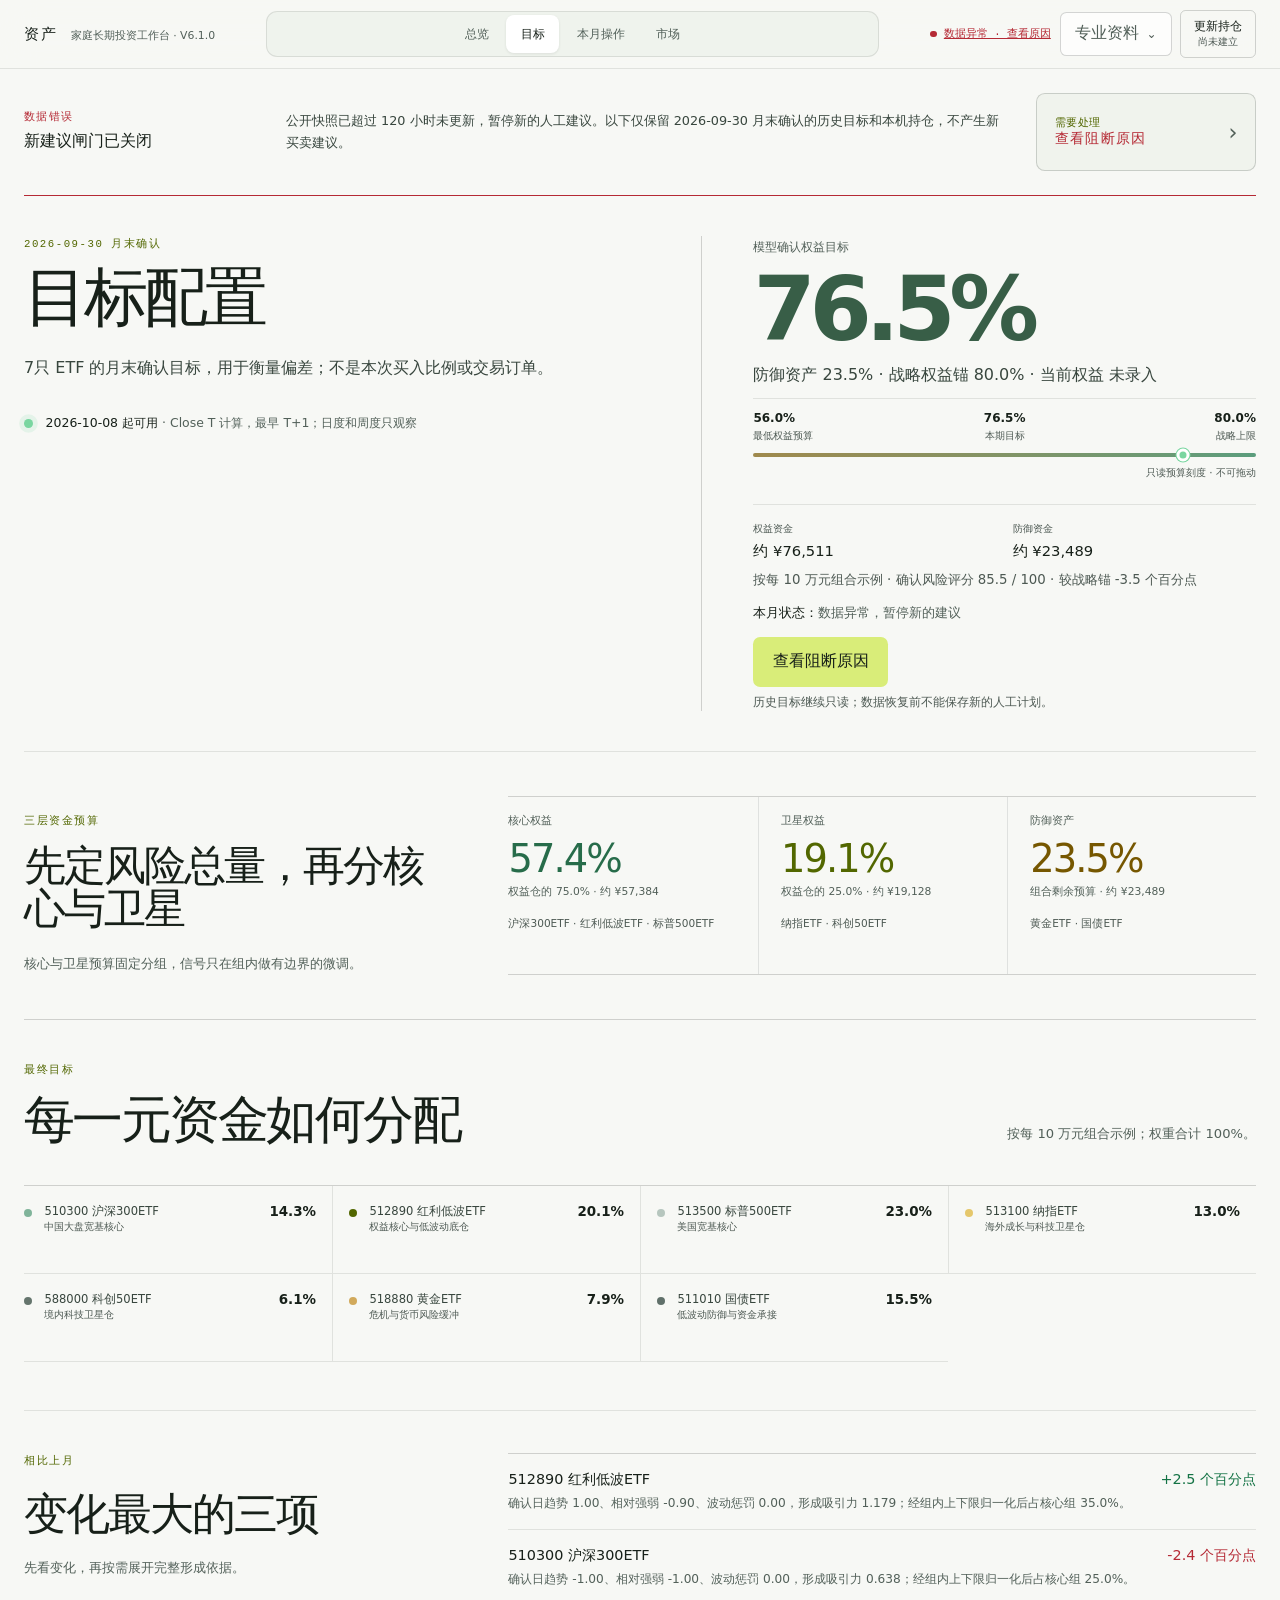
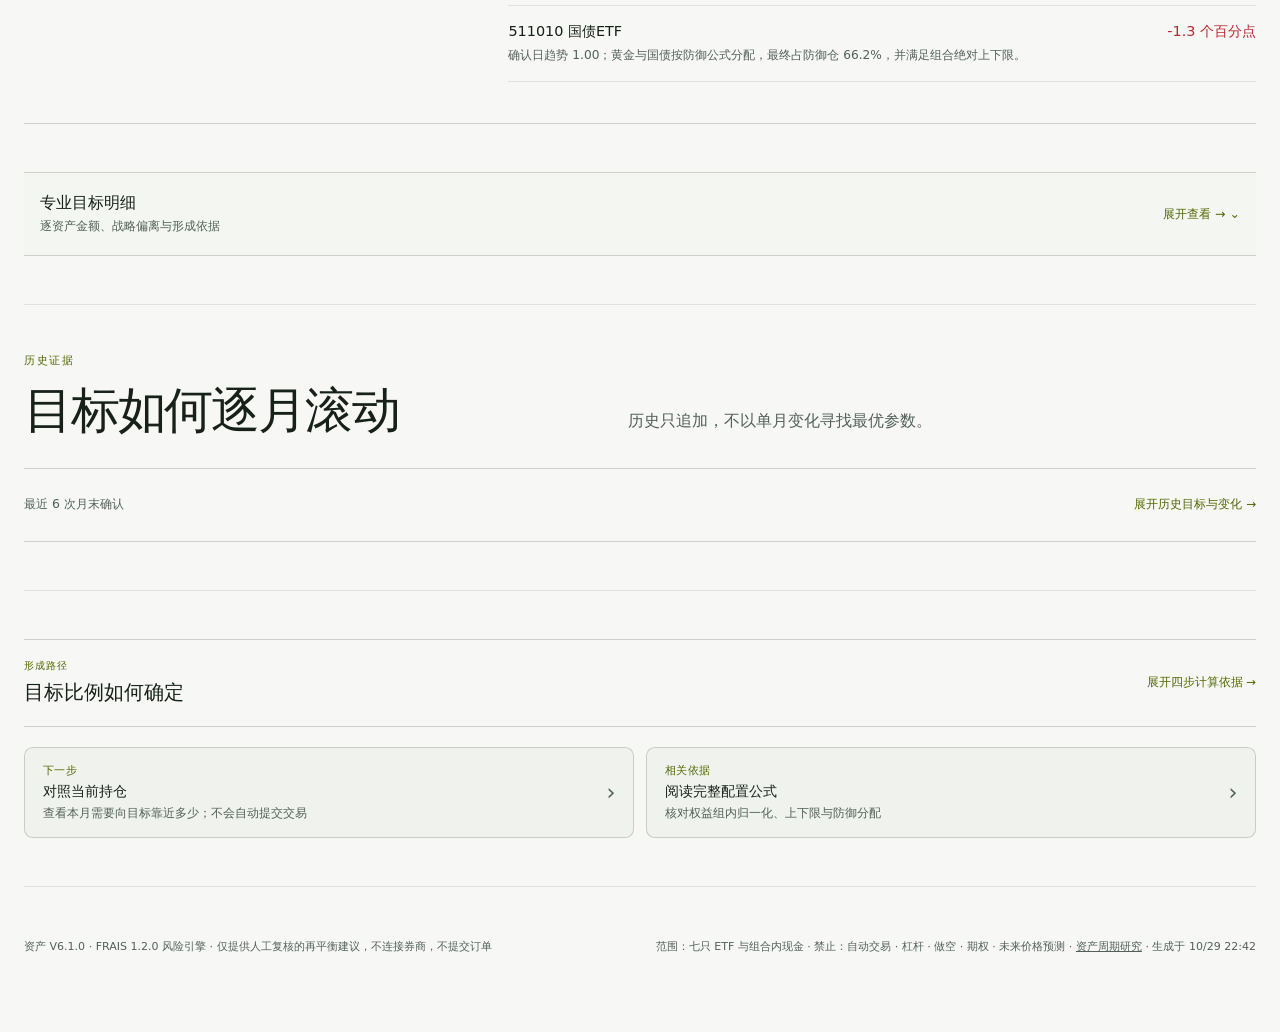
==== commit cb77f8a5: "data: refresh Asset public snapshot" ====
--- a/allocation/index.html
+++ b/allocation/index.html
@@ -10,9 +10,9 @@
     <link rel="icon" href="data:image/svg+xml,%3Csvg xmlns='http://www.w3.org/2000/svg' viewBox='0 0 64 64'%3E%3Crect width='64' height='64' rx='16' fill='%230a0f0e'/%3E%3Cpath d='M16 16h33v8H25v8h20v8H25v16h-9z' fill='%23d7f26f'/%3E%3C/svg%3E" />
     <title>目标配置 · 资产</title>
     <script type="module" crossorigin src="../assets/types-DgxJ8FX-.js"></script>
-    <script type="module" crossorigin src="../assets/portfolio-ledger-hshe3qaD.js"></script>
-    <script type="module" crossorigin src="../assets/main-waZ_Ggo4.js"></script>
-    <link rel="stylesheet" crossorigin href="../assets/main-CHsKLFba.css">
+    <script type="module" crossorigin src="../assets/portfolio-ledger-Du7uiXP8.js"></script>
+    <script type="module" crossorigin src="../assets/main-BSCp3Fcj.js"></script>
+    <link rel="stylesheet" crossorigin href="../assets/main-CSF6k2-C.css">
   </head>
   <body data-page="allocation" data-root="../">
     <a class="skip-link" href="#main">跳到主要内容</a>
--- a/assets/main-CSF6k2-C.css
+++ b/assets/main-CSF6k2-C.css
@@ -0,0 +1 @@
+:root{--lightningcss-light:initial;--lightningcss-dark: ;--lightningcss-light: ;--lightningcss-dark:initial;color-scheme:dark;--bg:#0a0f0e;--surface:#111816;--surface-2:#17201d;--ink:#f0f4ee;--soft:#c5cec8;--muted:#87938d;--faint:#66706b;--line:#e9f3ec17;--line-strong:#e9f3ec2b;--accent:#d7f26f;--positive:#79d6a0;--negative:#ef7076;--warning:#e8cd68;--content:1320px;background:var(--bg);color:var(--ink);font-synthesis:none;text-rendering:optimizelegibility;--lightningcss-light:initial;--lightningcss-dark: ;color-scheme:light dark;font-family:-apple-system,BlinkMacSystemFont,PingFang SC,Microsoft YaHei,system-ui,sans-serif}@media (prefers-color-scheme:dark){:root{--lightningcss-light: ;--lightningcss-dark:initial}}.allocation-changes li span{font-size:.9rem;font-weight:540}.allocation-changes li strong{font-size:.9rem}.target-detail-disclosure>summary::-webkit-details-marker{display:none}.portfolio-assets-disclosure>summary::-webkit-details-marker{display:none}.portfolio-audit-disclosure>summary::-webkit-details-marker{display:none}.market-disclosure>summary::-webkit-details-marker{display:none}.data-disclosure>summary::-webkit-details-marker{display:none}.data-disclosure>section{margin-top:0}.portfolio-help{margin-top:1.5rem}.monthly-workflow .primary{min-height:48px}@media (prefers-color-scheme:light){:root{--bg:#f7f8f5;--surface:#fff;--surface-2:#edf1eb;--ink:#172019;--soft:#38463e;--muted:#5c6962;--faint:#6d7872;--line:#1720191a;--line-strong:#1720192e;--accent:#647b00;--positive:#147345;--negative:#b52a35;--warning:#8a6500}.topbar{background:#f7f8f5e8}input,select{background:#fff}.dialog-actions{background:#fffffff5}.primary{color:#172019;background:#d9ed79}.allocation-bar i{color:#101710}.professional-nav>div{box-shadow:0 24px 70px #1e282224}.markdown-body pre{background:#edf1eb}dialog::backdrop{background:#232b2561}}@media (max-width:820px){.overview-onboarding,.allocation-changes{grid-template-columns:1fr;gap:2rem}.portfolio-summary{grid-template-columns:1fr 1fr}.portfolio-summary>div:nth-child(3){border-left:0;border-top:1px solid var(--line);padding-left:0}.portfolio-summary>div:nth-child(4){border-top:1px solid var(--line)}.decision-row{grid-template-columns:1fr auto}.decision-path-values,.advice-reason{grid-column:1/-1}.professional-nav>div{width:auto;position:fixed;top:68px;left:16px;right:16px}}@media (max-width:560px){.scope-disclosure,.cadence-summary{font-size:.8rem!important}.overview-onboarding{min-height:0;padding:2.75rem 0}.target-detail-disclosure>summary,.portfolio-assets-disclosure>summary,.portfolio-audit-disclosure>summary,.market-disclosure>summary,.data-disclosure>summary{gap:.8rem;min-height:72px}.target-detail-disclosure>summary em,.portfolio-assets-disclosure>summary>strong,.portfolio-audit-disclosure>summary>strong,.market-disclosure>summary>strong,.data-disclosure>summary>strong{font-size:0}.target-detail-disclosure>summary em:after,.portfolio-assets-disclosure>summary>strong:after,.portfolio-audit-disclosure>summary>strong:after,.market-disclosure>summary>strong:after,.data-disclosure>summary>strong:after{content:"展开";font-size:.75rem}.decision-path-values{grid-template-columns:1fr 16px 1fr;align-items:start}.decision-path-values i:nth-of-type(2){display:none}.decision-path-values div:nth-of-type(3),.decision-path-values div:nth-of-type(4){margin-top:.65rem}.portfolio-summary strong{font-size:1rem}.professional-nav>summary{width:40px;height:40px}}*{box-sizing:border-box}html{scroll-behavior:smooth;scroll-padding-top:92px}body{background:var(--bg);min-width:320px;color:var(--ink);margin:0}button,input{color:inherit;font:inherit}a{color:inherit}button:focus-visible,a:focus-visible,input:focus-visible,select:focus-visible,summary:focus-visible{outline:2px solid var(--accent);outline-offset:3px}.skip-link{z-index:100;background:var(--accent);color:#12180f;padding:.7rem 1rem;text-decoration:none;position:fixed;top:-4rem;left:1rem}.skip-link:focus{top:1rem}.visually-hidden{clip:rect(0, 0, 0, 0)!important;white-space:nowrap!important;border:0!important;width:1px!important;height:1px!important;margin:-1px!important;padding:0!important;position:absolute!important;overflow:hidden!important}.boot-screen,.fatal{text-align:center;place-content:center;justify-items:center;gap:1.2rem;min-height:100svh;padding:2rem;display:grid}.boot-screen span{border:1px solid var(--line-strong);width:5rem;height:5rem;color:var(--accent);border-radius:50%;place-items:center;font:500 1.1rem/1 IBM Plex Mono,monospace;animation:1.8s ease-in-out infinite pulse;display:grid}.boot-screen p,.fatal p{color:var(--muted)}.fatal h1{letter-spacing:-.06em;max-width:700px;margin:0;font-size:clamp(2.3rem,6vw,5rem)}.shell{--regime:var(--warning);min-height:100svh}.topbar{z-index:20;border-bottom:1px solid var(--line);-webkit-backdrop-filter:blur(18px);backdrop-filter:blur(18px);background:#0a0f0ee8;position:sticky;top:0}.topbar-inner{width:min(var(--content), calc(100% - 48px));grid-template-columns:auto 1fr auto;align-items:center;gap:clamp(1.5rem,4vw,4rem);min-height:68px;margin:0 auto;display:grid}.brand{white-space:nowrap;align-items:baseline;gap:.8rem;text-decoration:none;display:flex}.brand b{letter-spacing:.13em;font-size:.93rem}.brand span{color:var(--muted);font-size:.68rem}.page-nav{justify-content:center;align-items:stretch;gap:1.5rem;height:68px;display:flex}.page-nav a{color:var(--muted);white-space:nowrap;align-items:center;font-size:.76rem;text-decoration:none;transition:color .18s;display:flex;position:relative}.page-nav a:hover,.page-nav a[aria-current=page]{color:var(--ink)}.page-nav a[aria-current=page]:after{content:"";background:var(--regime);height:2px;position:absolute;bottom:-1px;left:0;right:0}.nav-short{display:none}.top-actions{white-space:nowrap;align-items:center;gap:1rem;display:flex}.data-stamp{color:var(--muted);align-items:center;gap:.45rem;font:.66rem/1 IBM Plex Mono,monospace;display:flex}.data-stamp i{background:currentColor;border-radius:50%;width:.4rem;height:.4rem}.data-stamp.data-good{color:var(--positive)}.data-stamp.data-bad{color:var(--negative)}.quiet-button,.primary,.secondary,.text-button,.danger-link{cursor:pointer;border:0;transition:transform .18s,border-color .18s,background .18s,color .18s}.quiet-button{border:1px solid var(--line-strong);background:0 0;border-radius:.35rem;padding:.55rem .8rem;font-size:.74rem}.quiet-button:hover,.secondary:hover{border-color:var(--accent);background:#d7f26f0f}.quiet-button:active,.primary:active,.secondary:active{transform:scale(.98)}main,footer{width:min(var(--content), calc(100% - 48px));margin:0 auto}.data-error-banner{border-bottom:1px solid var(--negative);grid-template-columns:230px 1fr auto;align-items:center;gap:2rem;min-height:112px;padding:1.5rem 0;display:grid}.data-error-banner span,.data-error-banner strong{display:block}.data-error-banner span{color:var(--negative);letter-spacing:.12em;font:500 .68rem/1 IBM Plex Mono,monospace}.data-error-banner strong{margin-top:.5rem;font-size:1rem}.data-error-banner p{color:var(--soft);margin:0;font-size:.8rem;line-height:1.7}.data-error-banner a{color:var(--negative);white-space:nowrap;font-size:.76rem;text-decoration:none}.data-triage{border-bottom:1px solid var(--line-strong);grid-template-columns:minmax(230px,.8fr) minmax(420px,1.4fr) minmax(190px,.6fr);align-items:center;gap:2rem;min-height:150px;display:grid}.data-triage h2{margin:0;font-size:1.5rem;font-weight:540}.data-triage ol{gap:.7rem;margin:0;padding:0;list-style:none;display:grid}.data-triage li{color:var(--soft);grid-template-columns:28px 1fr;gap:.7rem;font-size:.73rem;line-height:1.5;display:grid}.data-triage li b{color:var(--accent);font:500 .65rem/1.5 IBM Plex Mono,monospace}.data-triage aside{border-left:1px solid var(--line);padding-left:1.5rem}.data-triage aside span,.data-triage aside strong,.data-triage aside small{display:block}.data-triage aside span,.data-triage aside small{color:var(--muted);font-size:.62rem;line-height:1.5}.data-triage aside strong{text-overflow:ellipsis;margin:.5rem 0;font:500 .68rem/1.4 IBM Plex Mono,monospace;overflow:hidden}.asset-overview-hero{border-bottom:1px solid var(--line-strong);grid-template-columns:minmax(0,1fr) auto;align-items:center;gap:3rem;min-height:320px;padding:2.75rem 0;display:grid}.asset-overview-title>span{color:var(--muted);font-size:.78rem;display:block}.asset-overview-title h1{letter-spacing:-.065em;margin:.45rem 0 1.2rem;font-size:clamp(3.5rem,6.5vw,5.7rem);font-weight:560;line-height:.92}.asset-overview-title h1.baseline-empty{max-width:720px;font-size:clamp(2.7rem,5.2vw,4.5rem);line-height:1}.asset-overview-title>div{flex-wrap:wrap;align-items:baseline;gap:.45rem 1rem;display:flex}.asset-overview-title>div strong{font-size:1.2rem;font-weight:550}.asset-overview-title>div span{color:var(--muted);font-size:.7rem}.asset-overview-title>p:last-child{color:var(--muted);margin:1.35rem 0 0;font-size:.76rem}.asset-overview-hero>aside{gap:.8rem;min-width:185px;display:grid}.asset-overview-hero>aside small{max-width:190px;color:var(--faint);font-size:.64rem;line-height:1.5}.asset-v5-hero{grid-template-columns:minmax(0,1fr) minmax(270px,340px)}.monthly-action{border-left:1px solid var(--line-strong);padding:1.5rem 0 1.5rem 2rem}.monthly-action>span,.monthly-action>strong,.monthly-action>small{display:block}.monthly-action>span{color:var(--faint);letter-spacing:.08em;font-size:.67rem}.monthly-action>strong{letter-spacing:-.045em;margin-top:.7rem;font-size:clamp(1.7rem,3vw,2.7rem);font-weight:550}.monthly-action>p{color:var(--soft);margin:.8rem 0;font-size:.8rem;line-height:1.7}.monthly-action>small{margin-bottom:1.2rem;max-width:none!important}.monthly-action>a{justify-content:center;text-decoration:none;display:inline-flex}.monthly-action>button{margin-left:.5rem}.cadence-inline{border-bottom:1px solid var(--line-strong);min-height:66px;color:var(--muted);justify-content:center;align-items:center;gap:clamp(.7rem,2.5vw,2.5rem);font-size:.7rem;display:flex}.cadence-inline b{color:var(--ink);margin-right:.3rem;font-weight:540}.cadence-inline i{color:var(--faint);font-style:normal}.amounts-hidden .private-amount{filter:blur(10px);-webkit-user-select:none;user-select:none}.overview-curve-section{border-bottom:1px solid var(--line-strong);padding:3.8rem 0 3.2rem}.overview-curve-head{justify-content:space-between;align-items:end;gap:2rem;display:flex}.overview-curve-head h2{letter-spacing:-.045em;margin:0;font-size:clamp(2rem,3.2vw,3.2rem);font-weight:550;line-height:1}.overview-controls{gap:1rem;display:flex}.overview-controls span{border:1px solid var(--line-strong);display:flex}.overview-controls button{color:var(--muted);cursor:pointer;background:0 0;border:0;padding:.55rem .8rem;font-size:.68rem}.overview-controls button[aria-pressed=true]{background:var(--surface-2);color:var(--accent)}.asset-curve{min-height:310px;margin-top:2.4rem}.asset-curve svg{width:100%;height:310px;overflow:visible}.asset-curve-line{fill:none;stroke:var(--accent);stroke-width:2.3px;vector-effect:non-scaling-stroke}.asset-curve-area{fill:color-mix(in srgb, var(--accent) 6%, transparent)}.asset-curve circle{fill:var(--warning);stroke:var(--bg);stroke-width:2px}.asset-curve text{fill:var(--faint);font:18px IBM Plex Mono,monospace}.asset-curve .curve-date{font-size:15px}.asset-curve .curve-date.end{text-anchor:end}.overview-empty{border:1px dashed var(--line-strong);text-align:center;place-content:center;justify-items:center;height:280px;display:grid}.overview-empty strong{font-size:1.3rem;font-weight:540}.overview-empty p{max-width:460px;color:var(--muted);font-size:.77rem;line-height:1.7}.curve-ledger,.ledger-status,.record-summary,.local-quality-grid{border-top:1px solid var(--line);border-bottom:1px solid var(--line);grid-template-columns:repeat(4,1fr);display:grid}.curve-ledger{grid-template-columns:repeat(6,1fr)}.curve-ledger>span,.ledger-status>span,.record-summary>span{color:var(--muted);padding:1rem 1.2rem;font-size:.67rem}.curve-ledger>span:first-child,.ledger-status>span:first-child,.record-summary>span:first-child{padding-left:0}.curve-ledger>span+span,.ledger-status>span+span,.record-summary>span+span{border-left:1px solid var(--line)}.curve-ledger strong,.ledger-status strong,.record-summary strong{color:var(--ink);margin-top:.35rem;font-size:.84rem;font-weight:540;display:block}.asset-group-overview{border-top:1px solid var(--line-strong);border-bottom:1px solid var(--line-strong);grid-template-columns:repeat(4,1fr);display:grid}.asset-group-overview article{min-width:0;padding:1.5rem 1.35rem}.asset-group-overview article:first-child{padding-left:0}.asset-group-overview article+article{border-left:1px solid var(--line)}.asset-group-overview article>div{grid-template-columns:1fr auto;gap:.35rem .8rem;display:grid}.asset-group-overview article>div>span{color:var(--muted);font-size:.7rem}.asset-group-overview article>div>strong{font-size:1.55rem;font-weight:540}.asset-group-overview article>div>b{color:var(--soft);grid-column:1/-1;font-size:.75rem;font-weight:500}.asset-group-overview article>p{min-height:4.3em;color:var(--muted);font-size:.7rem;line-height:1.55}.asset-group-overview ul{margin:1.2rem 0 0;padding:0;list-style:none}.asset-group-overview li{border-top:1px solid var(--line);color:var(--soft);justify-content:space-between;gap:.6rem;padding:.55rem 0;font-size:.67rem;display:flex}.asset-group-overview li strong{color:var(--ink);font-weight:520}.overview-action{border-bottom:1px solid var(--line-strong);grid-template-columns:1fr 340px;align-items:center;gap:4rem;min-height:230px;padding:3rem 0;display:grid}.overview-action h2{color:var(--positive);letter-spacing:-.055em;margin:0;font-size:clamp(2.4rem,5vw,4.5rem);font-weight:550;line-height:.95}.overview-action.warning h2{color:var(--warning)}.overview-action.negative h2{color:var(--negative)}.overview-action p{max-width:680px;color:var(--muted);line-height:1.7}.overview-action>div:last-child{border-left:1px solid var(--line-strong);padding-left:2rem}.overview-action>div:last-child span,.overview-action>div:last-child small{color:var(--muted);font-size:.67rem;display:block}.overview-action>div:last-child strong{margin:.5rem 0;font-size:1.25rem;font-weight:540;display:block}.overview-action a{color:var(--accent);margin-top:1rem;font-size:.72rem;text-decoration:none;display:inline-block}.overview-risk-details{border-bottom:1px solid var(--line-strong)}.overview-risk-details>summary{cursor:pointer;justify-content:space-between;align-items:center;gap:2rem;min-height:110px;list-style:none;display:flex}.overview-risk-details>summary::-webkit-details-marker{display:none}.overview-risk-details>summary span b,.overview-risk-details>summary span small{display:block}.overview-risk-details>summary span b{font-size:1.15rem}.overview-risk-details>summary span small{color:var(--muted);margin-top:.35rem;font-size:.68rem}.overview-risk-details>summary>strong{color:var(--regime);font-size:1.4rem;font-weight:540}.overview-risk-body{border-top:1px solid var(--line)}.cadence-panel{border-bottom:1px solid var(--line-strong);grid-template-columns:minmax(300px,.85fr) minmax(560px,1.15fr);align-items:center;gap:clamp(3rem,7vw,7rem);padding:3.5rem 0;display:grid}.cadence-action h2{color:var(--positive);letter-spacing:-.05em;margin:0;font-size:clamp(2.2rem,4.5vw,4rem);font-weight:550;line-height:1}.cadence-action>p:not(.eyebrow){max-width:40rem;color:var(--muted);margin:1rem 0 1.5rem;font-size:.8rem;line-height:1.7}.cadence-action dl{border-top:1px solid var(--line);grid-template-columns:repeat(3,1fr);margin:0;display:grid}.cadence-action dl div{padding:.8rem .8rem 0 0}.cadence-action dt{color:var(--faint);font-size:.64rem}.cadence-action dd{margin:.35rem 0 0;font-size:.76rem}.cadence-panel ol{border-top:1px solid var(--line-strong);margin:0;padding:0;list-style:none}.cadence-panel li{border-bottom:1px solid var(--line);grid-template-columns:72px 150px 1fr;align-items:center;gap:1rem;min-height:82px;display:grid;position:relative}.cadence-panel li:before{content:"";background:var(--accent);width:2px;height:0;transition:height .25s;position:absolute;left:0}.cadence-panel li.current:before,.cadence-panel li:hover:before{height:56%}.cadence-panel li span,.cadence-panel li small{color:var(--muted);font-size:.68rem;line-height:1.5}.cadence-panel li strong{font-size:.82rem;font-weight:540}.model-integrity{border-bottom:1px solid var(--line-strong);grid-template-columns:230px 1fr;align-items:start;gap:2rem;padding:1.35rem 0;display:grid}.model-integrity>div:first-child span,.model-integrity>div:first-child strong{display:block}.model-integrity>div:first-child span{color:var(--muted);font-size:.68rem}.model-integrity>div:first-child strong{color:var(--positive);margin-top:.45rem;font-size:1rem;font-weight:540}.model-integrity.failed>div:first-child strong{color:var(--negative)}.model-integrity>div:last-child{border-left:1px solid var(--line);grid-template-columns:repeat(5,1fr);display:grid}.model-integrity>div:last-child>span{min-width:0;padding:0 1rem}.model-integrity i{background:var(--positive);border-radius:50%;width:.42rem;height:.42rem;margin-right:.45rem;display:inline-block}.model-integrity.failed i{background:var(--negative)}.model-integrity b{font-size:.7rem;font-weight:540}.model-integrity small{color:var(--faint);margin-top:.45rem;font-size:.61rem;line-height:1.5;display:block}.local-quality-grid{grid-template-columns:repeat(3,1fr)}.local-quality-grid>div{padding:1.2rem 1.3rem}.local-quality-grid>div:nth-child(3n+1){padding-left:0}.local-quality-grid>div:not(:nth-child(3n+1)){border-left:1px solid var(--line)}.local-quality-grid>div:nth-child(n+4){border-top:1px solid var(--line)}.local-quality-grid span{color:var(--muted);font-size:.67rem;display:block}.local-quality-grid strong{margin-top:.45rem;font-size:.9rem;font-weight:540;display:block}.cash-flow-history{border-top:1px solid var(--line);margin-top:1.5rem}.cash-flow-history summary{color:var(--soft);cursor:pointer;padding:1rem 0;font-size:.76rem}.cash-flow-history>p{color:var(--muted);font-size:.74rem}.decision-header{border-bottom:1px solid var(--line);grid-template-columns:minmax(0,1.15fr) minmax(320px,.85fr);align-items:center;gap:clamp(3rem,8vw,8rem);min-height:410px;padding:3.5rem 0;display:grid}.decision-primary>p:not(.eyebrow){max-width:45rem;color:var(--soft);margin:1.4rem 0 0;font-size:.95rem;line-height:1.75}.decision-number{grid-template-columns:auto 1fr;align-items:end;gap:.45rem 1.5rem;display:grid}.decision-number span{color:var(--muted);grid-column:1/-1;font-size:.76rem}.decision-number strong{color:var(--regime);letter-spacing:-.07em;font-size:clamp(4rem,7vw,6rem);font-weight:560;line-height:.85}.decision-number small{color:var(--soft);padding-bottom:.35rem;font-size:.76rem}.decision-context{border-left:1px solid var(--line-strong);padding-left:clamp(2rem,5vw,5rem)}.budget-state,.decision-outcome{padding:1.25rem 0}.budget-state{border-bottom:1px solid var(--line)}.budget-state span,.decision-outcome span,.budget-state small,.decision-outcome small{color:var(--muted);font-size:.68rem;display:block}.budget-state strong{letter-spacing:-.05em;margin:.55rem 0;font-size:clamp(2.2rem,4vw,3.6rem);font-weight:550;line-height:1;display:block}.decision-outcome strong{margin:.5rem 0;font-size:1.35rem;font-weight:540;display:block}.decision-outcome.positive strong{color:var(--positive)}.decision-outcome.warning strong{color:var(--warning)}.decision-outcome.negative strong{color:var(--negative)}.decision-outcome a{color:var(--accent);margin-top:1rem;font-size:.74rem;text-decoration:none;display:inline-block}.observation-strip{border-bottom:1px solid var(--line-strong);grid-template-columns:repeat(4,minmax(0,1fr)) minmax(240px,1.2fr);align-items:stretch;display:grid}.observation-strip>div,.observation-strip aside{min-width:0;padding:1.15rem 1.3rem}.observation-strip>div:first-child{padding-left:0}.observation-strip>div+div,.observation-strip aside{border-left:1px solid var(--line)}.observation-strip span,.observation-strip small{color:var(--muted);font-size:.65rem;display:block}.observation-strip strong{margin-top:.4rem;font-size:.95rem;font-weight:530;display:block}.observation-strip aside{background:#ffffff05}.observation-strip aside strong{color:var(--soft);margin-bottom:.3rem}.risk-hero{border-bottom:1px solid var(--line);grid-template-columns:1.15fr .85fr;align-items:center;gap:clamp(3rem,8vw,8rem);min-height:540px;padding:4rem 0;display:grid;position:relative}.risk-hero:before{content:"";z-index:-1;background:color-mix(in srgb, var(--regime) 10%, transparent);filter:blur(100px);pointer-events:none;border-radius:50%;width:32rem;height:32rem;position:absolute;top:8%;right:2%}.eyebrow{color:var(--accent);letter-spacing:.14em;text-transform:uppercase;margin:0 0 1rem;font:500 .67rem/1.5 IBM Plex Mono,monospace}.risk-hero-label{color:var(--muted);font-size:.82rem;display:block}.risk-hero h1{color:var(--regime);letter-spacing:-.075em;margin:.7rem 0 0;font-size:clamp(4.7rem,8vw,6rem);font-weight:560;line-height:.9}.risk-observation{border-left:1px solid var(--line-strong);padding-left:clamp(2rem,5vw,5rem)}.risk-observation h2{letter-spacing:-.06em;margin:0;font-size:clamp(2.4rem,5vw,4.25rem);font-weight:560;line-height:.95}.risk-observation h2 span{color:var(--regime);letter-spacing:0;margin-top:.9rem;font-size:.32em;display:block}.lead{max-width:42rem;color:var(--soft);margin:2.2rem 0 0;font-size:clamp(1rem,1.7vw,1.28rem);line-height:1.8}.signal-stamp{color:var(--muted);align-items:center;gap:.8rem;margin-top:2rem;font-size:.78rem;display:flex}.signal-stamp i{background:var(--regime);width:.55rem;height:.55rem;box-shadow:0 0 0 .3rem color-mix(in srgb, var(--regime) 15%, transparent);border-radius:50%}.signal-stamp strong{color:var(--ink);font-weight:500}.score{aspect-ratio:1;justify-self:center;place-items:center;width:min(28vw,320px);display:grid;position:relative}.score-ring{background:conic-gradient(var(--regime) calc(var(--score) * 1%), #ffffff12 0);border-radius:50%;transition:background .5s;position:absolute;inset:0;transform:rotate(-90deg);-webkit-mask:radial-gradient(circle,#0000 0 58%,#000 59%);mask:radial-gradient(circle,#0000 0 58%,#000 59%)}.score>div:last-child{text-align:center;gap:.65rem;display:grid}.score strong{letter-spacing:-.07em;font-size:clamp(3.6rem,7vw,6.4rem);font-weight:500;line-height:1}.score span{color:var(--muted);letter-spacing:.08em;font:.68rem/1.3 IBM Plex Mono,monospace}.compact-score{justify-self:start;width:min(18vw,180px);margin-top:2rem}.compact-score strong{font-size:clamp(2.5rem,4vw,3.8rem)}.status-rail{border-bottom:1px solid var(--line-strong);grid-template-columns:repeat(4,1fr);display:grid}.status-rail>div{min-width:0;padding:1.3rem 1.5rem}.status-rail>div:first-child{padding-left:0}.status-rail>div+div{border-left:1px solid var(--line)}.status-rail span,.status-rail small{color:var(--muted);font-size:.68rem;display:block}.status-rail strong{margin:.5rem 0 .35rem;font-size:1.2rem;font-weight:530;display:block}.page-intro{border-bottom:1px solid var(--line);flex-direction:column;justify-content:center;align-items:flex-start;min-height:300px;padding:3.5rem 0;display:flex}.page-intro h1{letter-spacing:-.055em;max-width:900px;margin:0;font-size:clamp(3rem,5vw,4.5rem);font-weight:600;line-height:.94}.page-intro>p:not(.eyebrow){max-width:680px;color:var(--soft);margin:1.6rem 0 0;font-size:1rem;line-height:1.75}.page-intro>.primary{margin-top:2rem}.page-intro>.page-links{margin-top:1.8rem}.model-intro{min-height:420px}.section{border-bottom:1px solid var(--line);padding:clamp(4.5rem,7vw,6rem) 0}.section.first{padding-top:3.25rem}.section.compact{padding-top:5rem;padding-bottom:5rem}.section-head{grid-template-columns:minmax(0,.9fr) minmax(330px,1.1fr);align-items:end;gap:clamp(2rem,7vw,7rem);margin-bottom:4rem;display:grid}.section-head h2{letter-spacing:-.045em;max-width:46rem;margin:0;font-size:clamp(2.15rem,3.8vw,3.65rem);font-weight:550;line-height:1.03}.section-head>p{max-width:48rem;color:var(--muted);margin:0;line-height:1.8}.factor-list{border-top:1px solid var(--line-strong)}.factor{border-bottom:1px solid var(--line);grid-template-columns:4rem minmax(260px,.9fr) minmax(180px,.55fr) minmax(260px,.8fr);align-items:center;gap:2rem;min-height:9.5rem;display:grid}.factor-index{color:var(--accent);font:500 .8rem/1 IBM Plex Mono,monospace}.factor-title{justify-content:space-between;align-items:baseline;gap:1rem;display:flex}.factor-title h3{margin:0;font-size:1.08rem;font-weight:550}.factor-title strong{font-size:1.65rem;font-weight:500}.track{background:#ffffff12;height:3px;margin-top:1rem}.track i{background:var(--regime);height:100%;transition:width .7s cubic-bezier(.2,.8,.2,1);display:block}.factor-score>span{color:var(--faint);margin-top:.45rem;font:.64rem/1.3 IBM Plex Mono,monospace;display:block}.factor-score .track{margin-top:.55rem}.factor>p{color:var(--muted);font-size:.86rem;line-height:1.7}.factor>p strong{color:var(--soft);font-weight:500}.factor-impact span,.factor-impact small{color:var(--faint);font-size:.65rem;line-height:1.5;display:block}.factor-impact strong{margin:.45rem 0 .3rem;font-size:1rem;font-weight:530;display:block}.reconciliation,.drawdown-scopes,.benchmark-questions{border-top:1px solid var(--line-strong);border-bottom:1px solid var(--line-strong);grid-template-columns:repeat(4,1fr);margin-top:3rem;display:grid}.reconciliation>div,.drawdown-scopes>div,.benchmark-questions>div{min-width:0;padding:1.25rem 1.35rem}.reconciliation>div:first-child,.drawdown-scopes>div:first-child,.benchmark-questions>div:first-child{padding-left:0}.reconciliation>div+div,.drawdown-scopes>div+div,.benchmark-questions>div+div{border-left:1px solid var(--line)}.reconciliation span,.reconciliation small,.drawdown-scopes span,.drawdown-scopes small{color:var(--muted);font-size:.66rem;line-height:1.5;display:block}.reconciliation strong,.drawdown-scopes strong{margin:.5rem 0 .35rem;font-size:1.05rem;font-weight:530;line-height:1.4;display:block}.drawdown-scopes{grid-template-columns:repeat(3,1fr);margin:0 0 3.5rem}.stability-layout{grid-template-columns:minmax(0,1.2fr) minmax(320px,.8fr);gap:clamp(3rem,7vw,7rem);display:grid}.stability-layout h3{letter-spacing:-.025em;margin:0 0 1.5rem;font-size:1.55rem;font-weight:540}.stability-list{border-top:1px solid var(--line-strong)}.stability-row{border-bottom:1px solid var(--line);grid-template-columns:1fr auto auto;align-items:center;gap:1.5rem;padding:1rem 0;display:grid}.stability-row span strong,.stability-row span small,.stability-row em small{display:block}.stability-row span strong{font-size:.78rem;font-weight:540}.stability-row span small,.stability-row em small{color:var(--faint);margin-top:.25rem;font-size:.62rem}.stability-row b{font-size:.74rem;font-weight:530}.stability-row em{color:var(--muted);text-align:right;font-size:.7rem;font-style:normal}.rs-audit{border-left:1px solid var(--line-strong);padding-left:clamp(1rem,4vw,4rem)}.rs-audit dl{grid-template-columns:1fr 1fr;gap:1rem;margin:0 0 1.5rem;display:grid}.rs-audit dl div{border-top:1px solid var(--line);padding-top:.8rem}.rs-audit dt{color:var(--faint);font-size:.64rem}.rs-audit dd{margin:.4rem 0 0;font-size:1.05rem}.rs-audit ol{border-top:1px solid var(--line);margin:0;padding:0;list-style:none}.rs-audit li{border-bottom:1px solid var(--line);grid-template-columns:22px 1fr auto;align-items:center;gap:.7rem;padding:.8rem 0;display:grid}.rs-audit li span,.rs-audit li small{color:var(--faint);font-size:.62rem}.rs-audit li strong,.rs-audit li b{font-size:.72rem;font-weight:530}.rs-audit li small{grid-column:2}.rs-audit>p{color:var(--muted);font-size:.72rem;line-height:1.65}.history-band{grid-template-columns:190px 1fr;align-items:end;gap:3rem;min-height:260px;margin-top:4rem;display:grid}.history-band span{color:var(--muted);font-size:.75rem;display:block}.history-band strong{margin-top:.6rem;font-size:2.5rem;font-weight:500;display:block}.history-band small{color:var(--faint);margin-top:.5rem;display:block}.sparkline{width:100%;height:190px;display:block;overflow:visible}.sparkline path{fill:none;stroke:var(--regime);stroke-width:2px;vector-effect:non-scaling-stroke}.risk-delta-strip{border-top:1px solid var(--line-strong);border-bottom:1px solid var(--line-strong);grid-template-columns:repeat(4,1fr);margin-top:4rem;display:grid}.risk-delta-strip>div{min-width:0;padding:1.4rem 1.5rem}.risk-delta-strip>div:first-child{padding-left:0}.risk-delta-strip>div+div{border-left:1px solid var(--line)}.risk-delta-strip span{color:var(--muted);font-size:.72rem;display:block}.risk-delta-strip strong{letter-spacing:-.03em;margin-top:.6rem;font-size:1.45rem;font-weight:520;display:block}.risk-delta-strip small{color:var(--faint);margin-top:.4rem;font-size:.67rem;line-height:1.4;display:block}.risk-concentration{border-top:1px solid var(--line-strong);border-bottom:1px solid var(--line-strong);grid-template-columns:minmax(300px,.8fr) minmax(420px,1.2fr) auto;align-items:center;gap:clamp(2rem,5vw,5rem);min-height:132px;margin-bottom:3rem;padding:1.5rem 0;display:grid}.risk-concentration span,.risk-concentration strong{display:block}.risk-concentration span{color:var(--warning);letter-spacing:.12em;font:500 .68rem/1 IBM Plex Mono,monospace}.risk-concentration strong{max-width:34rem;margin-top:.55rem;font-size:1.2rem;font-weight:550;line-height:1.4}.risk-concentration p{color:var(--muted);margin:0;font-size:.78rem;line-height:1.75}.risk-concentration small{max-width:150px;color:var(--faint);font-size:.67rem;line-height:1.55}.risk-ownership{grid-template-columns:minmax(280px,.75fr) minmax(480px,1.25fr);align-items:start;gap:clamp(3rem,7vw,7rem);display:grid}.risk-ownership-summary h3{letter-spacing:-.04em;max-width:26rem;margin:0;font-size:clamp(1.8rem,3.2vw,3rem);font-weight:550;line-height:1.1}.risk-ownership-summary>p:not(.eyebrow){max-width:34rem;color:var(--muted);font-size:.84rem;line-height:1.8}.risk-ownership-summary dl{grid-template-columns:1fr 1fr;gap:1rem;margin:2rem 0 0;display:grid}.risk-ownership-summary dl div{border-top:1px solid var(--line);padding-top:.8rem}.risk-ownership-summary dt{color:var(--faint);font-size:.68rem}.risk-ownership-summary dd{margin:.45rem 0 0;font-size:1.25rem}.risk-owner-list{border-top:1px solid var(--line)}.risk-owner{border-bottom:1px solid var(--line);grid-template-columns:minmax(120px,.55fr) minmax(260px,1.45fr) 76px;align-items:center;gap:1.2rem;min-height:92px;display:grid}.risk-owner-name strong{font-size:.81rem;font-weight:540;display:block}.risk-owner-name small{color:var(--faint);margin-top:.3rem;font:.62rem/1.3 IBM Plex Mono,monospace;display:block}.risk-owner-scales{gap:.65rem;display:grid}.risk-owner-scales>div{grid-template-columns:82px 1fr;align-items:center;gap:.7rem;display:grid}.risk-owner-scales span{color:var(--faint);font:.62rem/1.2 IBM Plex Mono,monospace}.risk-owner-value{text-align:right;font-size:.8rem;font-weight:540}.risk-owner-track{background:#ffffff0f;height:4px;display:block}.risk-owner-track b{transform-origin:0;height:100%;animation:.7s cubic-bezier(.2,.8,.2,1) both grow-line;display:block}.risk-owner-track.capital b{background:var(--soft);opacity:.62}.risk-owner-track.risk b{background:var(--regime)}.risk-owner-track.diversifier b{background:var(--positive);background-image:repeating-linear-gradient(135deg,#0000 0 3px,#0a0f0e73 3px 5px)}.market-intro{min-height:340px}.cycle-intro{min-height:245px;padding-top:2.8rem;padding-bottom:2.8rem}.cycle-section{padding-top:2.2rem;overflow:hidden}.cycle-health{border-top:1px solid var(--line-strong);border-bottom:1px solid var(--line);grid-template-columns:minmax(190px,.55fr) minmax(320px,1.45fr) auto;align-items:center;gap:1rem 2rem;min-height:58px;padding:.9rem 0;display:grid}.cycle-health strong{color:var(--positive);letter-spacing:.08em;font:500 .67rem/1.4 IBM Plex Mono,monospace}.cycle-health span{color:var(--soft);font-size:.72rem;line-height:1.55}.cycle-health small{color:var(--faint);text-align:right;font-size:.62rem;line-height:1.45}.cycle-health.is-error{border-color:color-mix(in srgb, var(--negative) 55%, var(--line))}.cycle-health.is-error strong{color:var(--negative)}.cycle-health.is-unknown strong{color:var(--warning)}.cycle-weekly{border-bottom:1px solid var(--line-strong);grid-template-columns:minmax(320px,1.15fr) minmax(330px,1fr) 150px;align-items:center;gap:clamp(2rem,5vw,5rem);min-height:178px;display:grid}.cycle-weekly h2{letter-spacing:-.04em;margin:0;font-size:clamp(1.8rem,3vw,2.8rem);font-weight:550}.cycle-weekly-title>p:last-child{max-width:47rem;color:var(--muted);margin:.75rem 0 0;font-size:.78rem;line-height:1.7}.cycle-weekly-move{grid-template-columns:72px 1fr;align-items:baseline;gap:.55rem 1rem;display:grid}.cycle-weekly-move span,.cycle-weekly-count span{color:var(--faint);font-size:.64rem}.cycle-weekly-move strong{color:var(--soft);font-size:.7rem;font-weight:520;line-height:1.6}.cycle-weekly-count{border-left:1px solid var(--line);padding-left:1.5rem}.cycle-weekly-count strong{letter-spacing:-.06em;margin-top:.35rem;font-size:3.1rem;font-weight:500;line-height:1;display:block}.cycle-weekly-count small{color:var(--faint);margin-top:.45rem;font-size:.59rem;display:block}.cycle-breadth{border-bottom:1px solid var(--line-strong);grid-template-columns:100px repeat(7,1fr);display:grid}.cycle-breadth>p,.cycle-breadth>div{min-width:0;margin:0;padding:.9rem .75rem}.cycle-breadth>p{color:var(--muted);padding-left:0;font-size:.67rem}.cycle-breadth>div{border-left:1px solid var(--line);border-top:2px solid var(--cycle-color)}.cycle-breadth strong,.cycle-breadth span,.cycle-breadth small{text-overflow:ellipsis;white-space:nowrap;display:block;overflow:hidden}.cycle-breadth strong{color:var(--cycle-color);font-size:.68rem;font-weight:550}.cycle-breadth span{color:var(--soft);margin-top:.4rem;font:.6rem/1.2 IBM Plex Mono,monospace}.cycle-breadth small{color:var(--faint);margin-top:.3rem;font-size:.55rem}.cycle-read-guide{border-top:1px solid var(--line-strong);border-bottom:1px solid var(--line-strong);grid-template-columns:repeat(5,1fr);margin-top:2.5rem;display:grid}.cycle-read-guide>summary{color:var(--soft);cursor:pointer;grid-column:1/-1;padding:1rem 0;font-size:.74rem}.cycle-read-guide>div{border-top:1px solid var(--line);min-width:0;padding:1.2rem}.cycle-read-guide>div:first-of-type{padding-left:0}.cycle-read-guide>div+div{border-left:1px solid var(--line)}.cycle-read-guide span{color:var(--accent);font:.6rem/1 IBM Plex Mono,monospace}.cycle-read-guide strong{margin-top:.6rem;font-size:.78rem;font-weight:540;display:block}.cycle-read-guide small{color:var(--faint);margin-top:.45rem;font-size:.64rem;line-height:1.55;display:block}.cycle-controls{border-bottom:1px solid var(--line-strong);grid-template-columns:auto minmax(320px,1fr) 180px;align-items:end;gap:2rem;padding:1.25rem 0;display:grid}.cycle-controls span{color:var(--muted);letter-spacing:.06em;justify-content:space-between;gap:1rem;margin-bottom:.65rem;font-size:.67rem;display:flex}.cycle-controls b{color:var(--ink)}.cycle-controls input{width:100%;height:2px;accent-color:var(--accent);border:0;padding:0}.cycle-controls select{border:1px solid var(--line-strong);background:var(--surface);width:100%;color:var(--ink);padding:.48rem .6rem;font-size:.72rem}.cycle-buttons{display:flex}.cycle-buttons button{border:1px solid var(--line-strong);min-height:35px;color:var(--muted);cursor:pointer;background:0 0;padding:.45rem .75rem}.cycle-buttons button+button{border-left:0}.cycle-buttons button[aria-pressed=true]{background:var(--accent);color:#111815}.cycle-status{border-bottom:1px solid var(--line);min-height:45px;color:var(--muted);flex-wrap:wrap;align-items:center;gap:.7rem 1.4rem;font:.62rem/1.4 IBM Plex Mono,monospace;display:flex}.cycle-status strong{color:var(--ink)}.cycle-status small{color:var(--faint);margin-left:auto}.cycle-scroll{min-width:1180px;padding-top:1.7rem}[data-cycle-board]{overflow-x:auto}.cycle-heads{grid-template-columns:repeat(7,1fr);gap:.45rem;margin-bottom:.45rem;display:grid}.cycle-heads>div{border-top:3px solid var(--cycle-color);background:color-mix(in srgb, var(--cycle-color) 10%, transparent);padding:.75rem}.cycle-heads strong{color:var(--cycle-color);font-size:1rem}.cycle-heads span{float:right;color:var(--faint);font:.65rem/1.5 IBM Plex Mono,monospace}.cycle-grid{grid-template-rows:repeat(8,132px);grid-template-columns:repeat(7,1fr);grid-auto-flow:column;gap:.45rem;display:grid}.cycle-tile{border:1px solid color-mix(in srgb, var(--cycle-color) 45%, var(--line));background:color-mix(in srgb, var(--cycle-color) 8%, var(--surface));cursor:pointer;min-width:0;padding:.7rem;transition:opacity .18s,transform .18s,border-color .18s;position:relative}.cycle-tile:hover,.cycle-tile:focus{z-index:5;border-color:var(--cycle-color);outline:0;transform:translateY(-3px)}.cycle-tile.is-pending{border-style:dashed;border-color:color-mix(in srgb, var(--cycle-color) 28%, var(--line));background:color-mix(in srgb, var(--cycle-color) 2%, var(--surface))}.cycle-tile.is-pending .cycle-no-data{opacity:.72}.cycle-tile.is-muted{opacity:.17}.cycle-tile>div{justify-content:space-between;gap:.5rem;display:flex}.cycle-tile h3{color:var(--ink);white-space:nowrap;text-overflow:ellipsis;margin:0;font-size:.72rem;font-weight:560;overflow:hidden}.cycle-tile>div>span{color:var(--muted);font:.6rem/1.2 IBM Plex Mono,monospace}.cycle-tile>small{color:var(--faint);letter-spacing:.05em;margin-top:.25rem;font:.52rem/1.2 IBM Plex Mono,monospace;display:block}.cycle-spark{width:100%;height:38px;margin-top:.25rem;display:block}.cycle-spark line{stroke:var(--line);stroke-width:.6px}.cycle-spark polyline{fill:none;stroke-width:1.6px;vector-effect:non-scaling-stroke}.cycle-no-data{height:38px;color:var(--faint);align-items:center;font-size:.55rem;display:flex}.cycle-tile>dl{grid-template-columns:1fr 1fr;gap:.5rem;margin:0;display:grid}.cycle-tile>dl div{min-width:0}.cycle-tile dt{color:var(--faint);white-space:nowrap;text-overflow:ellipsis;font-size:.52rem;overflow:hidden}.cycle-tile dd{color:var(--ink);margin:.15rem 0 0;font:.62rem/1.2 IBM Plex Mono,monospace}.cycle-tile>footer{color:var(--faint);justify-content:space-between;margin-top:.4rem;font-size:.5rem;display:flex}.cycle-dialog{border:1px solid var(--line-strong);width:min(680px,100vw - 2rem);max-height:min(800px,100svh - 3rem);color:var(--ink);background:#111817;border-radius:0;padding:2.5rem;overflow:auto;box-shadow:0 24px 70px #0000009e}.cycle-dialog::backdrop{-webkit-backdrop-filter:blur(5px);backdrop-filter:blur(5px);background:#020605c2}.cycle-dialog-close{z-index:2;float:right;border:1px solid var(--line-strong);color:var(--muted);cursor:pointer;background:#111817;padding:.45rem .7rem;font-size:.68rem;position:sticky;top:0}.cycle-dialog h2{letter-spacing:-.05em;margin:0;font-size:clamp(2.2rem,6vw,3.6rem);font-weight:550}.cycle-dialog h3{margin:0 0 .7rem;font-size:.88rem;font-weight:550}.cycle-dialog p{color:var(--muted);font-size:.77rem;line-height:1.75}.cycle-dialog section{border-top:1px solid var(--line);margin-top:2rem;padding-top:1.25rem}.cycle-dialog a{color:var(--accent);font-size:.72rem}.cycle-dialog-state{border-bottom:1px solid var(--line-strong);align-items:center;gap:1rem;padding:.8rem 0 1.2rem;display:flex}.cycle-dialog-state span{color:var(--accent);flex:none;font-weight:550}.cycle-dialog-metrics{grid-template-columns:repeat(3,1fr);margin:0;display:grid}.cycle-dialog-metrics div{border-bottom:1px solid var(--line);min-width:0;padding:1rem .8rem}.cycle-dialog-metrics div:nth-child(3n+1){padding-left:0}.cycle-dialog-metrics div:not(:nth-child(3n+1)){border-left:1px solid var(--line)}.cycle-dialog-metrics dt{min-height:2em;color:var(--faint);font-size:.62rem}.cycle-dialog-metrics dd{margin:.45rem 0 0;font:500 1.15rem/1.2 IBM Plex Mono,monospace}.cycle-dialog .warning-text{color:var(--warning)}.cycle-audit{border-left:2px solid var(--line-strong);padding-left:1rem}.cycle-dialog-boundary{border:1px solid var(--line-strong);margin-top:2rem;padding:1rem}.cycle-unavailable{max-width:760px;padding:4rem 0}.cycle-unavailable h2{letter-spacing:-.045em;margin:0;font-size:clamp(2rem,4vw,3.4rem)}.cycle-unavailable>p:not(.eyebrow){color:var(--muted);line-height:1.75}.market-workspace-section{padding-top:2.5rem}.market-toolbar{grid-template-columns:1fr auto;align-items:end;gap:2rem;margin-bottom:3rem;display:grid}.asset-switcher{border-top:1px solid var(--line-strong);border-bottom:1px solid var(--line-strong);grid-template-columns:repeat(5,1fr);display:grid}.asset-switcher button,.range-switcher button{color:var(--muted);cursor:pointer;background:0 0;border:0}.asset-switcher button{text-align:left;border-right:1px solid var(--line);min-height:72px;padding:1rem;transition:color .18s,background .18s}.asset-switcher button:first-child{padding-left:0}.asset-switcher button:last-child{border-right:0}.asset-switcher button:hover,.asset-switcher button[aria-pressed=true]{color:var(--ink);background:#d7f26f09}.asset-switcher button[aria-pressed=true]{box-shadow:inset 0 2px var(--regime)}.asset-switcher span{font-size:.76rem;font-weight:540;display:block}.asset-switcher small{color:var(--faint);margin-top:.4rem;font:.59rem/1.4 IBM Plex Mono,monospace;display:block}.range-switcher{border:1px solid var(--line-strong);border-radius:.35rem;gap:.25rem;padding:.25rem;display:flex}.range-switcher button{white-space:nowrap;border-radius:.22rem;padding:.48rem .65rem;font-size:.69rem}.range-switcher button[aria-pressed=true]{background:var(--accent);color:#12180f}.market-metrics{margin-bottom:3rem}.market-layout{grid-template-columns:minmax(0,1fr) 285px;align-items:stretch;gap:3rem;display:grid}.market-chart{border-top:1px solid var(--line-strong);border-bottom:1px solid var(--line-strong);min-width:0;min-height:620px;padding:1.2rem 0 0;transition:opacity .2s,transform .2s}.market-chart.is-changing{opacity:.35;transform:translateY(4px)}.chart-legend{min-height:34px;color:var(--muted);flex-wrap:wrap;align-items:center;gap:.8rem 1.5rem;font-size:.67rem;display:flex}.chart-legend span{align-items:center;gap:.45rem;display:flex}.chart-legend i{width:18px;height:2px;display:block}.legend-price{background:var(--accent)}.legend-ma63{background:var(--positive)}.legend-ma252{background:var(--warning)}.chart-range-label{color:var(--faint);margin-left:auto;font-family:IBM Plex Mono,monospace}.chart-canvas{position:relative}.chart-canvas svg{touch-action:pan-y;width:100%;height:auto;display:block}.chart-canvas svg:focus-visible{outline:2px solid var(--accent);outline-offset:4px}.chart-grid line{stroke:var(--line);stroke-width:1px;vector-effect:non-scaling-stroke}.chart-grid text,.axis-date,.volume-label{fill:var(--faint);font-family:IBM Plex Mono,monospace;font-size:10px}.price-area{fill:color-mix(in srgb, var(--regime) 8%, transparent)}.price-line,.ma-line{fill:none;vector-effect:non-scaling-stroke}.price-line{stroke:var(--accent);stroke-width:2px}.ma-line{stroke-width:1.25px;stroke-dasharray:5 4;opacity:.85}.ma63{stroke:var(--positive)}.ma252{stroke:var(--warning)}.volume-divider{stroke:var(--line-strong);stroke-width:1px;vector-effect:non-scaling-stroke}.volume-bar{fill:var(--positive);opacity:.48}.volume-bar.down{fill:var(--negative);opacity:.42}.chart-crosshair{stroke:var(--soft);stroke-width:1px;stroke-dasharray:3 4;opacity:0;vector-effect:non-scaling-stroke;pointer-events:none}.chart-crosshair.visible{opacity:.6}.market-tooltip{z-index:3;border:1px solid var(--line-strong);pointer-events:none;background:#080c0bf0;border-radius:.3rem;min-width:190px;padding:.75rem .85rem;position:absolute;top:3.2rem;transform:translate(-20%);box-shadow:0 12px 40px #00000052}.market-tooltip strong,.market-tooltip span{display:block}.market-tooltip strong{margin-bottom:.4rem;font-size:.72rem}.market-tooltip span{color:var(--muted);font:.63rem/1.6 IBM Plex Mono,monospace}.market-interpretation{border-top:1px solid var(--line-strong);border-left:1px solid var(--line);border-bottom:1px solid var(--line-strong);padding:2rem 0 1.5rem 2rem}.market-interpretation h3{letter-spacing:-.035em;margin:0;font-size:1.6rem;font-weight:550;line-height:1.15}.market-interpretation>p:not(.eyebrow){color:var(--muted);font-size:.78rem;line-height:1.75}.market-interpretation p strong{color:var(--ink);font-weight:550}.market-interpretation dl{border-top:1px solid var(--line);margin:2rem 0}.market-interpretation dl div{border-bottom:1px solid var(--line);justify-content:space-between;gap:1rem;padding:.7rem 0;display:flex}.market-interpretation dt,.market-interpretation dd{font-size:.69rem}.market-interpretation dt{color:var(--faint)}.market-interpretation dd{text-align:right;margin:0}.market-interpretation>small{color:var(--faint);font-size:.67rem;line-height:1.65;display:block}.correlation-layout{grid-template-columns:minmax(0,1fr) 330px;align-items:start;gap:clamp(3rem,7vw,7rem);display:grid}.correlation-table th,.correlation-table td{text-align:center}.correlation-table th:first-child{text-align:left;min-width:145px}.correlation-table tbody th strong,.correlation-table tbody th small{display:block}.correlation-table tbody th strong{color:var(--ink);font-size:.74rem}.correlation-table tbody th small{color:var(--faint);margin-top:.25rem;font:.61rem/1 IBM Plex Mono,monospace}.correlation-cell{background:color-mix(in srgb, var(--accent) calc(var(--strength) * 36%), transparent);border-radius:.2rem;place-items:center;width:48px;height:36px;font:.66rem/1 IBM Plex Mono,monospace;display:inline-grid}.correlation-cell.inverse{background:color-mix(in srgb, var(--positive) calc(var(--strength) * 34%), transparent)}.correlation-layout aside{border-left:1px solid var(--line);padding-left:2rem}.correlation-layout aside h3{margin:0;font-size:1.7rem;font-weight:540}.correlation-layout aside p:not(.eyebrow){color:var(--muted);font-size:.82rem;line-height:1.8}.correlation-layout aside p strong{color:var(--ink);font-weight:550}.correlation-layout aside small{color:var(--faint);font-size:.67rem;line-height:1.7}.evidence-notes{border-top:1px solid var(--line-strong);grid-template-columns:repeat(3,1fr);display:grid}.evidence-notes article{border-bottom:1px solid var(--line);min-height:180px;padding:1.8rem 2rem 1.5rem 0}.evidence-notes article+article{border-left:1px solid var(--line);padding-left:2rem}.evidence-notes span{color:var(--accent);font:.66rem/1 IBM Plex Mono,monospace}.evidence-notes h3{margin:1rem 0 .6rem;font-size:1rem;font-weight:550}.evidence-notes p{color:var(--muted);margin:0;font-size:.76rem;line-height:1.7}.decision-path{border-top:1px solid var(--line-strong);border-bottom:1px solid var(--line-strong);grid-template-columns:1fr 32px 1fr 32px 1fr;align-items:center;display:grid}.decision-path>div{padding:1.5rem 0}.decision-path>i{background:var(--line-strong);height:1px}.decision-path span{color:var(--accent);font:.68rem/1 IBM Plex Mono,monospace}.decision-path strong{margin-top:.65rem;font-size:.9rem;display:block}.decision-path p{color:var(--soft);margin:.35rem 0 0;font-size:1.35rem}.page-links{flex-wrap:wrap;align-items:center;gap:1.5rem;margin-top:2.4rem;display:flex}.page-links a{color:var(--muted);font-size:.82rem;text-decoration:none}.page-links a:hover{color:var(--accent)}.page-links .primary-link{background:var(--accent);color:#12180f;border-radius:.35rem;padding:.75rem 1rem;font-weight:650}.metric-strip{border-top:1px solid var(--line-strong);border-bottom:1px solid var(--line-strong);grid-template-columns:repeat(4,1fr);margin-bottom:4rem;display:grid}.metric-strip>div{min-width:0;padding:1.45rem 1.6rem}.metric-strip>div:first-child{padding-left:0}.metric-strip>div+div{border-left:1px solid var(--line)}.metric-strip span,.audit-strip span{color:var(--muted);font-size:.72rem;display:block}.metric-strip strong{letter-spacing:-.03em;margin-top:.65rem;font-size:clamp(1.25rem,2vw,1.8rem);font-weight:500;display:block}.metric-strip strong.small-value{letter-spacing:0;font-size:1rem;line-height:1.5}.metric-strip small{color:var(--faint);margin-top:.45rem;font-size:.7rem;display:block}.table-scroll{overscroll-behavior-inline:contain;width:100%;overflow-x:auto}.table-edge{border-top:1px solid var(--line-strong)}table{border-collapse:collapse;white-space:nowrap;width:100%}th{color:var(--faint);text-align:right;border-bottom:1px solid var(--line-strong);padding:1rem .8rem;font-size:.67rem;font-weight:500}th:first-child,td:first-child{text-align:left;padding-left:0}td{text-align:right;border-bottom:1px solid var(--line);padding:1.25rem .8rem;font-size:.82rem}.asset-table tbody tr{transition:color .15s,background .15s}.asset-table tbody tr:hover,.asset-table tbody tr.active{color:var(--accent);background:#d7f26f06}.asset-select{width:100%;color:inherit;text-align:left;cursor:pointer;background:0 0;border:0;padding:0}.asset-select strong{font-size:.93rem;font-weight:550;display:block}.asset-select span{color:var(--muted);margin-top:.3rem;font-size:.66rem;display:block}.asset-table td small{color:var(--faint);margin-top:.28rem;font-size:.61rem;display:block}.asset-mobile-list{border-top:1px solid var(--line-strong);display:none}.asset-mobile-row{border-bottom:1px solid var(--line)}.asset-mobile-row summary{cursor:pointer;grid-template-columns:1fr 1.25fr auto;align-items:center;gap:1rem;min-height:86px;list-style:none;display:grid}.asset-mobile-row summary::-webkit-details-marker{display:none}.asset-mobile-row summary span>strong,.asset-mobile-row summary span>small{display:block}.asset-mobile-row summary span>small{color:var(--faint);margin-bottom:.35rem;font-size:.65rem}.asset-mobile-row summary>b{text-align:right;min-width:56px;font-size:.84rem}.asset-mobile-detail{padding:0 0 1.5rem}.asset-mobile-detail dl{grid-template-columns:1fr 1fr;gap:.7rem 1.25rem;margin:0;display:grid}.asset-mobile-detail dl div{border-top:1px solid var(--line);padding-top:.7rem}.asset-mobile-detail dt{color:var(--faint);font-size:.65rem}.asset-mobile-detail dd{margin:.35rem 0 0;font-size:.76rem}.asset-mobile-detail p{color:var(--muted);margin:1rem 0 0;font-size:.74rem;line-height:1.7}.positive{color:var(--positive)!important}.negative{color:var(--negative)!important}.warning{color:var(--warning)!important}.asset-inspector{border-top:1px solid var(--line-strong);grid-template-columns:.8fr 1fr 1.2fr;align-items:start;gap:3rem;margin-top:3rem;padding-top:2rem;display:grid}.asset-inspector h3{margin:0;font-size:2rem;font-weight:540}.asset-inspector>p:nth-child(3){color:var(--muted);margin:0;line-height:1.75}.asset-inspector>p strong{color:var(--ink);font-weight:500}.asset-inspector dl{gap:.7rem;margin:0;display:grid}.asset-inspector dl div{border-bottom:1px solid var(--line);justify-content:space-between;gap:1rem;padding-bottom:.65rem;display:flex}.asset-inspector dt{color:var(--muted);font-size:.72rem}.asset-inspector dd{margin:0;font-size:.76rem}.advice-meta{color:var(--muted);border-top:1px solid var(--line-strong);border-bottom:1px solid var(--line-strong);flex-wrap:wrap;gap:1.2rem 3rem;padding:1.2rem 0;font-size:.76rem;display:flex}.advice-meta strong{color:var(--ink);margin-left:.4rem;font-weight:500}.decision-note{border-top:2px solid var(--accent);max-width:58rem;margin-top:4rem;padding-top:1.5rem}.decision-note.blocked{border-color:var(--negative)}.decision-note.calm{border-color:var(--positive)}.decision-note>strong{font-size:clamp(1.7rem,4vw,3rem);font-weight:540}.decision-note p{color:var(--muted);line-height:1.75}.text-button{color:var(--accent);background:0 0;padding:.5rem 0}.advice-list{border-top:1px solid var(--line-strong);margin-top:3rem}.advice-row{border-bottom:1px solid var(--line);grid-template-columns:220px 180px 1fr;align-items:center;gap:2rem;min-height:7rem;display:grid}.advice-row.muted{opacity:.5}.advice-row span{color:var(--muted);font:.7rem/1.4 IBM Plex Mono,monospace;display:block}.advice-row strong{margin-top:.25rem;font-weight:540;display:block}.advice-row b{font-size:1.05rem;font-weight:540}.advice-row b small{color:var(--muted);margin-top:.35rem;font-size:.62rem;font-weight:400;display:block}.advice-row p{color:var(--muted);margin:0;font-size:.81rem;line-height:1.65}.advice-explain{grid-template-columns:repeat(3,1fr);gap:1.5rem;margin:0;display:grid}.advice-explain div{min-width:0}.advice-explain dt{color:var(--faint);font-size:.62rem}.advice-explain dd{color:var(--muted);margin:.35rem 0 0;font-size:.72rem;line-height:1.55}.advice-record-action{align-items:center;gap:1rem;margin-top:1.5rem;display:flex}.advice-record-action small{color:var(--muted);font-size:.68rem}.local-advice-history{border-top:1px solid var(--line)}.local-advice-history article{border-bottom:1px solid var(--line);grid-template-columns:1fr auto;align-items:center;gap:1rem;min-height:76px;display:grid}.local-advice-history article strong,.local-advice-history article small{display:block}.local-advice-history article strong{margin:.25rem 0;font-size:.86rem;font-weight:540}.local-advice-history article span,.local-advice-history article small{color:var(--muted);font-size:.66rem}.advice-status-actions{flex-wrap:wrap;justify-content:flex-end;gap:.45rem;display:flex}.advice-status-actions button{border:1px solid var(--line-strong);color:var(--soft);cursor:pointer;background:0 0;border-radius:.25rem;padding:.45rem .65rem;font-size:.65rem}.advice-status-actions button:hover{border-color:var(--accent);color:var(--accent)}.deferral-list{border-top:1px solid var(--line);margin:0;padding:0;list-style:none}.deferral-list li{border-bottom:1px solid var(--line);grid-template-columns:180px 1fr auto;align-items:center;gap:1rem;min-height:70px;display:grid}.deferral-list strong{font-size:.78rem}.deferral-list span,.deferral-list small{color:var(--muted);font-size:.68rem}.deferral-list button{border:1px solid var(--line-strong);color:var(--accent);cursor:pointer;background:0 0;border-radius:.25rem;padding:.4rem .6rem;font-size:.63rem}.monthly-checklist{border-top:1px solid var(--line-strong);border-bottom:1px solid var(--line-strong);grid-template-columns:minmax(230px,1.5fr) repeat(4,minmax(105px,.7fr));align-items:center;gap:.75rem;margin:0 0 2rem;padding:1.25rem 0;display:grid}.monthly-checklist h3{margin:.2rem 0;font-size:1.1rem;font-weight:540}.monthly-checklist small{color:var(--muted);font-size:.63rem}.monthly-checklist label{color:var(--soft);align-items:center;gap:.45rem;font-size:.68rem;display:flex}.monthly-checklist label input{width:auto}.monthly-checklist>input,.monthly-checklist>button{grid-column:span 2}.quiet-assets{border-bottom:1px solid var(--line);color:var(--muted);padding:1rem 0;font-size:.72rem}.quiet-assets summary{cursor:pointer}.quiet-assets p{color:var(--faint);margin:.8rem 0 0}.void-flow{color:var(--negative);cursor:pointer;background:0 0;border:0;padding:.3rem 0;font-size:.68rem}.gate-scale{grid-template-columns:1.5fr 1.5fr 2fr 1fr;margin-top:1rem;display:grid}.gate-scale span{border-top:3px solid var(--positive);border-bottom:1px solid var(--line);min-height:78px;color:var(--muted);padding:1rem;font-size:.73rem}.gate-scale span:nth-child(2){border-top-color:var(--warning)}.gate-scale span:nth-child(3){border-top-color:#ee9b62}.gate-scale span:nth-child(4){border-top-color:var(--negative)}.gate-scale b{color:var(--ink);font:500 .8rem/1.7 IBM Plex Mono,monospace}.decision-brief{border-bottom:1px solid var(--line-strong);grid-template-columns:minmax(280px,.75fr) minmax(560px,1.25fr);align-items:start;gap:clamp(3rem,7vw,7rem);padding:3.5rem 0;display:grid}.decision-brief-title h2{letter-spacing:-.045em;max-width:34rem;margin:0;font-size:clamp(2rem,3.7vw,3.5rem);font-weight:550;line-height:1.06}.decision-brief-title>p:not(.eyebrow){max-width:34rem;color:var(--muted);margin:1.2rem 0 0;font-size:.82rem;line-height:1.75}.decision-brief-ledger{border-top:1px solid var(--line-strong)}.decision-brief-ledger>div{border-bottom:1px solid var(--line);grid-template-columns:120px minmax(220px,1fr) minmax(170px,.7fr);align-items:center;gap:1.5rem;min-height:78px;display:grid}.decision-brief-ledger span,.decision-brief-ledger small{color:var(--muted);font-size:.69rem;line-height:1.5}.decision-brief-ledger strong{font-size:.82rem;font-weight:540;line-height:1.55}.danger-link{color:var(--faint);text-underline-offset:.25rem;background:0 0;margin-top:2.5rem;padding:0;font-size:.72rem;text-decoration:underline}.danger-link:hover{color:var(--negative)}.allocation-hero{border-bottom:1px solid var(--line);grid-template-columns:1.05fr .95fr;align-items:center;gap:clamp(3rem,8vw,8rem);min-height:390px;padding:3.25rem 0;display:grid}.allocation-hero h1{letter-spacing:-.06em;margin:0;font-size:clamp(3.4rem,5vw,4.8rem);font-weight:600;line-height:.92}.allocation-hero>div:first-child>p:not(.eyebrow){max-width:660px;color:var(--soft);margin:1.7rem 0 0;font-size:1rem;line-height:1.8}.allocation-north-star{border-left:1px solid var(--line-strong);padding-left:clamp(2rem,5vw,5rem)}.allocation-north-star>span{color:var(--muted);font-size:.75rem}.allocation-north-star>strong{color:var(--regime);letter-spacing:-.07em;margin-top:.8rem;font-size:clamp(4rem,8vw,7rem);font-weight:550;line-height:.9;display:block}.allocation-north-star p{color:var(--soft);margin:1rem 0 0;font-size:1.2rem}.allocation-north-star small{color:var(--faint);margin-top:.6rem;display:block}.north-star-range{margin-top:1.6rem}.north-star-range>div{color:var(--faint);justify-content:space-between;gap:.8rem;font-size:.62rem;display:flex}.north-star-range>div b{color:var(--soft);font-weight:500}.north-star-range>i{background:linear-gradient(90deg, var(--warning), var(--positive));height:3px;margin-top:.55rem;display:block;position:relative}.north-star-range>i b{border:2px solid var(--bg);background:var(--regime);width:11px;height:11px;box-shadow:0 0 0 1px var(--regime);border-radius:50%;position:absolute;top:50%;transform:translate(-50%,-50%)}.north-star-money{border-top:1px solid var(--line);grid-template-columns:1fr 1fr;gap:1rem;margin-top:1.5rem;padding-top:1.1rem;display:grid}.north-star-money span{color:var(--faint);font-size:.64rem;display:block}.north-star-money strong{margin-top:.35rem;font-size:.92rem;font-weight:520;display:block}.scope-rail{border-bottom:1px solid var(--line-strong);grid-template-columns:repeat(3,1fr) auto;align-items:center;min-height:104px;display:grid}.scope-rail>div{min-width:0;padding:1.25rem 1.5rem}.scope-rail>div:first-child{padding-left:0}.scope-rail>div+div{border-left:1px solid var(--line)}.scope-rail span,.scope-rail small{color:var(--muted);font-size:.67rem;display:block}.scope-rail strong{margin:.45rem 0 .3rem;font-size:1.25rem;font-weight:520;display:block}.scope-rail a{color:var(--accent);white-space:nowrap;font-size:.74rem;text-decoration:none}.target-hierarchy{grid-template-columns:repeat(4,1fr) auto}.target-board{border-bottom:1px solid var(--line);padding:3.5rem 0 4.25rem}.target-board-head{grid-template-columns:1fr 1fr;align-items:end;gap:3rem;display:grid}.target-board-head h2{letter-spacing:-.05em;margin:0;font-size:clamp(2rem,4vw,3.6rem);font-weight:550;line-height:1}.target-board-head>p{max-width:500px;color:var(--muted);justify-self:end;margin:0;font-size:.82rem;line-height:1.7}.allocation-bar{background:var(--surface);height:72px;margin-top:3rem;display:flex;overflow:hidden}.allocation-bar>span{place-items:center;min-width:2px;transition:filter .2s,width .7s cubic-bezier(.2,.8,.2,1);display:grid}.allocation-bar>span:hover{filter:brightness(1.16)}.allocation-bar i{color:#0a0f0e;font-size:.72rem;font-style:normal;font-weight:700}.target-a{background:#80b49a!important}.target-b{background:var(--accent)!important}.target-c{background:#b6c6be!important}.target-d{background:#e5c76b!important}.target-e{background:#65756d!important}.target-f{background:#d1a95b!important}.target-g{background:#60706a!important}.allocation-legend{grid-template-columns:repeat(auto-fit,minmax(150px,1fr));margin-top:1.3rem;display:grid}.allocation-legend>div{grid-template-columns:10px 1fr auto;align-items:start;gap:.65rem;padding-right:1rem;display:grid}.allocation-legend>div+div{border-left:1px solid var(--line);padding-left:1rem}.allocation-legend i,.target-identity>i{border-radius:50%;width:8px;height:8px;margin-top:.3rem}.allocation-legend span{color:var(--soft);font-size:.72rem}.allocation-legend small{color:var(--faint);margin-top:.2rem;font:.64rem/1 IBM Plex Mono,monospace;display:block}.allocation-legend strong{font-size:.84rem;font-weight:550}.target-list{border-top:1px solid var(--line-strong)}.group-budget{border-bottom:1px solid var(--line-strong);grid-template-columns:minmax(260px,.72fr) minmax(600px,1.28fr);align-items:end;gap:clamp(3rem,7vw,7rem);padding:4.5rem 0;display:grid}.group-budget-head h2{letter-spacing:-.05em;max-width:520px;margin:0;font-size:clamp(2.2rem,4vw,3.7rem);font-weight:550;line-height:1.03}.group-budget-head>p:not(.eyebrow){max-width:500px;color:var(--muted);margin:1.4rem 0 0;font-size:.8rem;line-height:1.75}.group-budget-grid{border-top:1px solid var(--line-strong);border-bottom:1px solid var(--line-strong);grid-template-columns:repeat(3,1fr);display:grid}.group-budget-grid article{min-width:0;padding:1.5rem 1.4rem}.group-budget-grid article:first-child{padding-left:0}.group-budget-grid article+article{border-left:1px solid var(--line)}.group-budget-grid span,.group-budget-grid small{color:var(--muted);font-size:.67rem;display:block}.group-budget-grid strong{letter-spacing:-.05em;margin:.7rem 0 .45rem;font-size:clamp(2rem,4vw,3.1rem);font-weight:520;line-height:1;display:block}.group-budget-grid .core strong{color:#91c6aa}.group-budget-grid .satellite strong{color:var(--accent)}.group-budget-grid .defense strong{color:#d1a95b}.group-budget-grid p{min-height:2.6rem;color:var(--faint);margin:1rem 0 0;font-size:.66rem;line-height:1.55}.target-row{border-bottom:1px solid var(--line);grid-template-columns:1.1fr 180px 190px minmax(330px,1.4fr);align-items:center;gap:2rem;min-height:150px;display:grid}.target-identity{grid-template-columns:10px 1fr;align-items:start;gap:.8rem;display:grid}.target-identity strong{font-size:1rem;font-weight:550;display:block}.target-identity span{color:var(--muted);margin-top:.35rem;font-size:.68rem;line-height:1.5;display:block}.target-number>strong,.target-cash>strong{letter-spacing:-.03em;font-size:1.45rem;font-weight:520;display:block}.target-number>span,.target-cash>span{color:var(--faint);margin-top:.45rem;font-size:.67rem;display:block}.target-number>small{color:var(--muted);margin-top:.35rem;font-size:.65rem;line-height:1.5;display:block}.target-number b{font-weight:500}.decision-history{border-top:1px solid var(--line-strong);border-bottom:1px solid var(--line-strong)}.decision-history>summary{min-height:72px;color:var(--muted);cursor:pointer;justify-content:space-between;align-items:center;gap:2rem;display:flex}.decision-history>summary span{font-size:.78rem}.decision-history>summary strong{color:var(--accent);font-size:.75rem;font-weight:520}.decision-history[open]>summary strong{color:var(--muted)}.decision-history>p{color:var(--faint);margin:1.5rem 0 2rem;font-size:.7rem}.decision-timeline{border-top:1px solid var(--line)}.decision-timeline-item{border-bottom:1px solid var(--line);grid-template-columns:minmax(280px,.7fr) minmax(520px,1.3fr);gap:clamp(2rem,6vw,6rem);padding:1.5rem 0;display:grid}.decision-timeline-item.current{background:linear-gradient(90deg,#d7f26f09,#0000 70%)}.decision-timeline-head{grid-template-columns:1fr auto;align-content:start;gap:.35rem 1rem;display:grid}.decision-timeline-head time{color:var(--accent);font:500 .68rem/1.4 IBM Plex Mono,monospace}.decision-timeline-head span{color:var(--muted);text-align:right;font-size:.68rem}.decision-timeline-head strong{font-size:1.25rem;font-weight:530}.decision-timeline-head small{color:var(--muted);grid-column:1/-1;font-size:.68rem;line-height:1.55}.decision-timeline-item dl{grid-template-columns:repeat(5,1fr);margin:0;display:grid}.decision-timeline-item dl div{border-left:1px solid var(--line);min-width:0;padding:.2rem .8rem}.decision-timeline-item dt{min-height:2.6rem;color:var(--faint);font-size:.64rem;line-height:1.4}.decision-timeline-item dd{margin:.45rem 0 0;font-size:.85rem}.target-explain p{color:var(--muted);margin:0;font-size:.78rem;line-height:1.7}.target-explain>span{color:var(--accent);margin-top:.6rem;font:.65rem/1.4 IBM Plex Mono,monospace;display:inline-block}.formation-steps{border-top:1px solid var(--line-strong)}.formation-steps article{border-bottom:1px solid var(--line);grid-template-columns:150px minmax(270px,.9fr) minmax(360px,1.4fr);align-items:center;gap:2.5rem;min-height:128px;display:grid}.formation-steps span{color:var(--accent);font:.68rem/1.4 IBM Plex Mono,monospace}.formation-steps strong{font-size:1.08rem;font-weight:540;line-height:1.5}.formation-steps p{color:var(--muted);font-size:.8rem;line-height:1.7}.formation-disclosure{border-top:1px solid var(--line-strong);border-bottom:1px solid var(--line-strong)}.formation-disclosure>summary{cursor:pointer;justify-content:space-between;align-items:center;gap:2rem;min-height:86px;display:flex}.formation-disclosure>summary span b,.formation-disclosure>summary span strong{display:block}.formation-disclosure>summary span b{color:var(--accent);letter-spacing:.1em;font:.65rem/1.4 IBM Plex Mono,monospace}.formation-disclosure>summary span strong{margin-top:.35rem;font-size:1.25rem;font-weight:530}.formation-disclosure>summary em{color:var(--accent);font-size:.73rem;font-style:normal}.formation-disclosure[open]>summary em{color:var(--muted)}.benchmark-questions{margin-bottom:3rem}.benchmark-questions b{color:var(--accent);font:500 .67rem/1 IBM Plex Mono,monospace;display:block}.benchmark-questions strong,.benchmark-questions span{display:block}.benchmark-questions strong{margin-top:.65rem;font-size:.85rem;font-weight:540;line-height:1.45}.benchmark-questions span{color:var(--muted);margin-top:.35rem;font-size:.68rem;line-height:1.5}.decision-outcome-label{letter-spacing:.06em;border:1px solid;margin:0 0 1rem;padding:.35rem .55rem;font:500 .65rem/1 IBM Plex Mono,monospace;display:inline-block}.model-summary{border-bottom:1px solid var(--line);grid-template-columns:repeat(5,1fr);display:grid}.model-summary>div{padding:2rem 1.4rem}.model-summary>div:first-child{padding-left:0}.model-summary>div+div{border-left:1px solid var(--line)}.model-summary span{color:var(--accent);font:.68rem/1 IBM Plex Mono,monospace}.model-summary strong{margin-top:.8rem;font-size:.88rem;display:block}.model-summary p{color:var(--faint);margin:.45rem 0 0;font-size:.71rem;line-height:1.5}.document-layout{grid-template-columns:220px minmax(0,780px);align-items:start;gap:clamp(4rem,10vw,10rem);padding:5rem 0 9rem;display:grid}.document-toc{scrollbar-width:thin;max-height:calc(100svh - 120px);padding-right:1.3rem;position:sticky;top:96px;overflow:auto}.document-toc>p{color:var(--ink);margin:0 0 1rem;font-size:.78rem;font-weight:550}.document-toc nav{border-top:1px solid var(--line-strong);display:grid}.document-toc a{color:var(--faint);border-bottom:1px solid var(--line);padding:.54rem 0;font-size:.69rem;line-height:1.4;text-decoration:none;transition:color .15s}.document-toc a:hover,.document-toc a.active{color:var(--accent)}.document-toc>a{border:0;margin-top:1rem;display:block}.markdown-body{min-width:0}.markdown-body h1{letter-spacing:-.05em;margin:0 0 1.5rem;font-size:clamp(2.5rem,5vw,4.5rem);line-height:1}.markdown-body h2{border-top:1px solid var(--line-strong);letter-spacing:-.035em;margin:5rem 0 1.3rem;padding-top:1.5rem;scroll-margin-top:96px;font-size:clamp(1.7rem,3vw,2.7rem);font-weight:550;line-height:1.2}.markdown-body h2:first-of-type{margin-top:3rem}.markdown-body h3{color:var(--soft);margin:2.4rem 0 1rem;font-size:1.05rem;font-weight:550}.markdown-body p,.markdown-body li{color:var(--muted);font-size:.9rem;line-height:1.9}.markdown-body strong{color:var(--ink);font-weight:550}.markdown-body a{color:var(--accent)}.markdown-body blockquote{border-left:2px solid var(--accent);background:var(--surface);color:var(--soft);margin:0 0 3rem;padding:1.2rem 1.5rem;line-height:1.8}.markdown-body code{overflow-wrap:anywhere;word-break:break-word;color:var(--accent);background:#ffffff12;border-radius:.25rem;padding:.12rem .35rem;font-family:IBM Plex Mono,monospace;font-size:.83em}.markdown-body pre{border:1px solid var(--line);background:#080c0b;margin:1.5rem 0 2rem;padding:1.4rem;overflow:auto}.markdown-body pre code{color:var(--soft);background:0 0;padding:0;font-size:.78rem;line-height:1.75}.markdown-body ul,.markdown-body ol{padding-left:1.25rem}.markdown-table{border-top:1px solid var(--line-strong);margin:1.8rem 0 2.4rem;overflow-x:auto}.markdown-table th,.markdown-table td{text-align:left;white-space:normal;vertical-align:top;line-height:1.6}.health-banner{border-bottom:1px solid var(--line-strong);grid-template-columns:260px 1fr auto;align-items:center;gap:3rem;min-height:150px;display:grid}.health-banner>div span{color:var(--positive);letter-spacing:.12em;font:500 .7rem/1 IBM Plex Mono,monospace;display:block}.health-banner.blocked>div span{color:var(--negative)}.health-banner>div strong{margin-top:.7rem;font-size:1.5rem;font-weight:540;display:block}.health-banner p{color:var(--soft);line-height:1.7}.health-banner small{color:var(--faint);font-size:.69rem}.audit-strip{border-top:1px solid var(--line-strong);border-bottom:1px solid var(--line-strong);grid-template-columns:repeat(4,1fr);margin-bottom:2rem;display:grid}.audit-strip>div{padding:1.4rem}.audit-strip>div:first-child{padding-left:0}.audit-strip>div+div{border-left:1px solid var(--line)}.audit-strip strong{margin-top:.55rem;font-size:.8rem;font-weight:500;line-height:1.55;display:block}.mono{color:var(--accent);font-family:IBM Plex Mono,monospace}.health-pass{border-left:2px solid var(--positive);color:var(--muted);margin:2rem 0 3rem;padding-left:1rem;font-size:.8rem;line-height:1.7}.issue-list{border-top:1px solid var(--line);margin:2rem 0}.issue-list p{border-bottom:1px solid var(--line);grid-template-columns:180px 1fr;margin:0;padding:.8rem 0;display:grid}.issue-list span{color:var(--muted)}.provider-table td:first-child strong,.metrics-table td:first-child strong{font-weight:550}.metrics-table tr.selected{color:var(--accent);background:#d7f26f06}.priority-metrics{white-space:normal}.priority-metrics th,.priority-metrics td{min-width:92px}.priority-metrics th:first-child,.priority-metrics td:first-child{min-width:190px}.metrics-details{border-bottom:1px solid var(--line);margin-top:1.5rem}.metrics-details summary{min-height:52px;color:var(--muted);cursor:pointer;align-items:center;font-size:.75rem;display:flex}.metrics-details[open] summary{color:var(--accent)}.metrics-details .table-scroll{padding-bottom:1rem}.evidence-grade{border-left:2px solid var(--warning);margin-bottom:3rem;padding:1.3rem 0 1.3rem 1.2rem}.evidence-grade strong,.evidence-grade span{display:block}.evidence-grade span{color:var(--warning);margin-top:.35rem;font-size:.72rem}.evidence-grade p{max-width:54rem;color:var(--muted);margin:.7rem 0 0;font-size:.76rem;line-height:1.65}.validation-ledger{border-top:1px solid var(--line-strong);border-bottom:1px solid var(--line-strong);grid-template-columns:repeat(3,1fr);margin:0 0 3rem;display:grid}.validation-ledger>div{padding:1.3rem 1.5rem}.validation-ledger>div:first-child{padding-left:0}.validation-ledger>div+div{border-left:1px solid var(--line)}.validation-ledger span,.validation-ledger small{color:var(--muted);font-size:.68rem;display:block}.validation-ledger strong{margin:.55rem 0 .35rem;font-size:1.35rem;font-weight:520;display:block}.cost-stress{border-top:1px solid var(--line-strong);grid-template-columns:minmax(220px,.55fr) minmax(540px,1.45fr);align-items:start;gap:clamp(2.5rem,6vw,6rem);margin:0 0 4rem;padding:2rem 0 0;display:grid}.cost-stress h3{letter-spacing:-.03em;margin:0;font-size:1.7rem;font-weight:540;line-height:1.15}.cost-stress>div>p:not(.eyebrow){color:var(--muted);font-size:.76rem;line-height:1.7}.cost-stress table td,.cost-stress table th{text-align:right}.cost-stress table td:first-child,.cost-stress table th:first-child{text-align:left}.timing-ledger{border-top:1px solid var(--line-strong);border-bottom:1px solid var(--line-strong);grid-template-columns:repeat(5,1fr);margin:0 0 1rem;display:grid}.timing-ledger>div{min-width:0;padding:1.25rem 1.2rem}.timing-ledger>div:first-child{padding-left:0}.timing-ledger>div+div{border-left:1px solid var(--line)}.timing-ledger span,.timing-ledger small{color:var(--muted);font-size:.65rem;line-height:1.45;display:block}.timing-ledger strong{margin:.55rem 0 .4rem;font-size:.86rem;font-weight:540;display:block}.nav-compare{grid-template-columns:repeat(2,1fr);gap:2rem;margin:0 0 3rem;display:grid}.nav-compare article{border-top:1px solid var(--line);min-width:0;position:relative}.nav-compare span{color:var(--muted);font-size:.67rem;position:absolute;top:.8rem;left:0}.nav-compare .sparkline{height:150px}.method-note{max-width:64rem;color:var(--muted);margin:2rem 0 0;font-size:.8rem;line-height:1.75}.method-note a{color:var(--accent);margin-left:.35rem}.download-list{border-top:1px solid var(--line-strong)}.download-list a{border-bottom:1px solid var(--line);grid-template-columns:80px 1fr 1fr;align-items:center;gap:1.5rem;min-height:84px;text-decoration:none;transition:color .15s,background .15s;display:grid}.download-list a:hover{color:var(--accent);background:#d7f26f05}.download-list span{color:var(--accent);font:500 .68rem/1 IBM Plex Mono,monospace}.download-list strong{font-size:.9rem;font-weight:540}.download-list small{color:var(--muted)}footer{color:var(--muted);justify-content:space-between;gap:2rem;padding:2.5rem 0 4rem;font-size:.69rem;line-height:1.7;display:flex}footer p:last-child{text-align:right}dialog{border:1px solid var(--line-strong);background:var(--surface);width:min(780px,100% - 32px);max-height:calc(100svh - 40px);color:var(--ink);border-radius:.65rem;padding:0;overflow:auto;box-shadow:0 30px 100px #00000094}dialog::backdrop{-webkit-backdrop-filter:blur(8px);backdrop-filter:blur(8px);background:#020504c2}dialog form{padding:2rem}.dialog-head{justify-content:space-between;align-items:start;gap:2rem;display:flex}.dialog-head h2{letter-spacing:-.05em;margin:0;font-size:2.4rem;font-weight:550}.dialog-head button{color:var(--muted);cursor:pointer;background:0 0;border:0;font-size:2rem}.dialog-step-nav{border-top:1px solid var(--line-strong);border-bottom:1px solid var(--line-strong);grid-template-columns:repeat(3,1fr);margin:0 0 1.25rem;display:grid}.dialog-step-nav button{border:0;border-right:1px solid var(--line);color:var(--muted);cursor:pointer;background:0 0;padding:.75rem .4rem;font-size:.67rem}.dialog-step-nav button:last-child{border-right:0}.dialog-step-nav button.active{color:var(--accent);background:#d7f26f0d}.dialog-step{display:none}.dialog-step.active{display:block}.privacy{color:var(--muted);margin:1.2rem 0 2rem;font-size:.81rem;line-height:1.65}.dialog-section{margin-top:1.5rem}.dialog-section>h3{color:var(--soft);margin:0 0 .8rem;font-size:.76rem;font-weight:540}.dialog-disclosure{border-top:1px solid var(--line-strong);border-bottom:1px solid var(--line);margin-top:1rem}.dialog-disclosure+.dialog-disclosure{border-top:0;margin-top:0}.dialog-disclosure>summary{cursor:pointer;justify-content:space-between;align-items:center;gap:1rem;min-height:70px;list-style:none;display:flex}.dialog-disclosure>summary::-webkit-details-marker{display:none}.dialog-disclosure>summary strong,.dialog-disclosure>summary small{display:block}.dialog-disclosure>summary strong{font-size:.82rem;font-weight:540}.dialog-disclosure>summary small{color:var(--muted);margin-top:.25rem;font-size:.65rem}.dialog-disclosure>summary b{color:var(--accent);font:500 .68rem/1 IBM Plex Mono,monospace}.dialog-disclosure[open]{padding-bottom:1.3rem}.holding-fields{border-top:1px solid var(--line-strong)}.holding-fields label{border-bottom:1px solid var(--line);grid-template-columns:1fr 220px;align-items:center;gap:2rem;min-height:4.4rem;display:grid}.holding-fields label>span{font-size:.84rem}.holding-fields small{color:var(--muted);margin-top:.2rem;font:.66rem/1.3 IBM Plex Mono,monospace;display:block}.position-input{grid-template-columns:82px 1fr;gap:.5rem;display:grid}input,select{border:1px solid var(--line-strong);width:100%;color:var(--ink);background:#111817;border-radius:.3rem;outline:0;padding:.7rem .8rem}input:focus,select:focus{border-color:var(--accent)}.cash-flow-fields{border:1px solid var(--line-strong);margin:2rem 0 0;padding:1.2rem}.cash-flow-fields legend{color:var(--accent);padding:0 .5rem;font-size:.72rem}.cash-flow-fields>p{color:var(--muted);margin:0 0 1rem;font-size:.7rem;line-height:1.6}.cash-flow-fields>div{grid-template-columns:110px 140px 1fr 1.4fr;gap:.6rem;display:grid}.backup{background:var(--surface-2);grid-template-columns:1fr 1fr;gap:1rem;margin-top:2rem;padding:1.3rem;display:grid}.backup h3{margin:0;font-size:.88rem}.backup p{color:var(--muted);margin:.35rem 0 0;font-size:.72rem}.backup-actions{grid-column:1/-1;gap:.6rem;display:flex}.dialog-actions{z-index:2;border-top:1px solid var(--line-strong);-webkit-backdrop-filter:blur(14px);backdrop-filter:blur(14px);background:#111816f5;justify-content:flex-end;gap:.8rem;margin:2rem -2rem -2rem;padding:1rem 2rem;display:flex;position:sticky;bottom:0}.primary,.secondary{border-radius:.35rem;padding:.7rem 1rem}.primary{background:var(--accent);color:#13180f;font-weight:650}.secondary{border:1px solid var(--line-strong);background:0 0}.dialog-status{min-height:1.2rem;color:var(--warning);margin-top:.8rem;font-size:.74rem}#execution-dialog{width:min(960px,100% - 32px)}.execution-meta{grid-template-columns:1fr 1fr;gap:1rem;margin-bottom:1.3rem;display:grid}.execution-meta label,.execution-note{color:var(--muted);gap:.4rem;font-size:.68rem;display:grid}.execution-fill-head,.execution-fill{grid-template-columns:minmax(190px,1.4fr) 90px 1fr 1fr 1fr;align-items:center;gap:.7rem;display:grid}.execution-fill-head{border-top:1px solid var(--line-strong);color:var(--faint);padding:.6rem 0;font-size:.62rem}.execution-fill{border-top:1px solid var(--line);min-height:66px}.execution-fill strong,.execution-fill small{display:block}.execution-fill strong{font-size:.72rem;font-weight:540}.execution-fill small{color:var(--faint);margin-top:.25rem;font-size:.58rem}.execution-note{margin-top:1rem}.monthly-operation{border-top:1px solid var(--line-strong);border-bottom:1px solid var(--line-strong);grid-template-columns:minmax(280px,.8fr) minmax(520px,1.35fr);gap:clamp(2rem,6vw,6rem);padding:3rem 0;display:grid}.monthly-operation-lead>span{color:var(--accent);font:.68rem/1.4 IBM Plex Mono,monospace;display:block}.monthly-operation-lead h2{letter-spacing:-.045em;max-width:12em;margin:.8rem 0;font-size:clamp(2rem,4vw,3.4rem);font-weight:550;line-height:1.02}.monthly-operation-lead>p:not(.eyebrow){max-width:34rem;color:var(--muted);font-size:.82rem;line-height:1.75}.monthly-operation-lead>button,.operation-wait{margin-top:1rem;display:inline-flex}.monthly-operation-lead>small{max-width:34rem;color:var(--faint);margin-top:1rem;font-size:.65rem;line-height:1.6;display:block}.operation-wait{color:var(--negative);font-size:.75rem}.monthly-operation ol{border-top:1px solid var(--line-strong);margin:0;padding:0;list-style:none}.monthly-operation li{border-bottom:1px solid var(--line);grid-template-columns:42px 1fr auto;align-items:center;gap:1rem;min-height:72px;display:grid}.monthly-operation li b{color:var(--faint);font:500 .65rem/1 IBM Plex Mono,monospace}.monthly-operation li span strong,.monthly-operation li span small{display:block}.monthly-operation li span strong{font-size:.78rem;font-weight:540}.monthly-operation li span small{color:var(--muted);margin-top:.25rem;font-size:.65rem;line-height:1.45}.monthly-operation li em{color:var(--faint);font-size:.62rem;font-style:normal}.monthly-operation li.done b,.monthly-operation li.done em{color:var(--positive)}.monthly-operation li.current,.monthly-operation li.blocked{box-shadow:inset 3px 0 0 var(--accent)}.monthly-operation li.current b,.monthly-operation li.current em{color:var(--accent)}.monthly-operation li.blocked{box-shadow:inset 3px 0 0 var(--negative)}.monthly-operation li.blocked b,.monthly-operation li.blocked em{color:var(--negative)}.monthly-operation li.waiting{opacity:.5}.execution-variance{border-top:1px solid var(--line);grid-column:1/-1;padding:.8rem 0}.execution-variance summary{color:var(--accent);cursor:pointer;font-size:.68rem}.execution-variance-metrics{border-top:1px solid var(--line);border-bottom:1px solid var(--line);grid-template-columns:repeat(5,1fr);margin-top:1rem;display:grid}.execution-variance-metrics span{color:var(--muted);padding:.8rem;font-size:.62rem}.execution-variance-metrics span+span{border-left:1px solid var(--line)}.execution-variance-metrics strong{margin-top:.35rem!important;font-size:.78rem!important}.execution-variance table{min-width:680px}.legacy-execution-note{border-top:1px solid var(--line);color:var(--faint);grid-column:1/-1;margin:0;padding:.7rem 0;font-size:.65rem}.publication-reliability{border-top:1px solid var(--line-strong);border-bottom:1px solid var(--line-strong);grid-template-columns:minmax(300px,.9fr) minmax(480px,1.2fr);gap:clamp(2rem,6vw,6rem);margin-top:3rem;padding:2.5rem 0;display:grid}.publication-reliability-lead h2{letter-spacing:-.035em;max-width:15em;margin:.6rem 0;font-size:clamp(1.8rem,3.4vw,3rem);font-weight:540;line-height:1.08}.publication-reliability-lead>p:not(.eyebrow){color:var(--muted);font-size:.76rem;line-height:1.7}.publication-reliability-lead dl{grid-template-columns:1fr 1fr;margin:1.5rem 0;display:grid}.publication-reliability-lead dl div{border-top:1px solid var(--line);padding:.8rem 0}.publication-reliability-lead dt{color:var(--faint);font-size:.62rem}.publication-reliability-lead dd{margin:.3rem 0 0;font:500 .76rem/1.4 IBM Plex Mono,monospace}.publication-reliability-lead>small{color:var(--faint);margin-top:.4rem;font-size:.64rem;display:block}.publication-observations{border-top:1px solid var(--line-strong);margin:0;padding:0;list-style:none}.publication-observations li{border-bottom:1px solid var(--line);grid-template-columns:10px 130px minmax(180px,.8fr) 1fr;align-items:center;gap:.8rem;min-height:70px;display:grid}.publication-observations i{background:var(--positive);border-radius:50%;width:7px;height:7px}.publication-observations i.failed{background:var(--negative)}.publication-observations strong,.publication-observations small{display:block}.publication-observations strong{font-size:.7rem}.publication-observations small,.publication-observations em{color:var(--muted);font-size:.61rem;font-style:normal;line-height:1.45}.publication-observations code{color:var(--faint);text-overflow:ellipsis;white-space:nowrap;font-size:.6rem;overflow:hidden}#restore-preview-dialog{width:min(720px,100% - 32px)}.restore-preview-summary dl{border-top:1px solid var(--line-strong);border-bottom:1px solid var(--line-strong);grid-template-columns:repeat(3,1fr);margin:1rem 0;display:grid}.restore-preview-summary dl div{padding:1rem}.restore-preview-summary dl div+div{border-left:1px solid var(--line)}.restore-preview-summary dt{color:var(--faint);font-size:.62rem}.restore-preview-summary dd{margin:.4rem 0 0;font-size:.8rem}.restore-preview-summary p{color:var(--muted);font-size:.72rem;line-height:1.7}.reveal{opacity:0;transition:opacity .65s cubic-bezier(.2,.8,.2,1),transform .65s cubic-bezier(.2,.8,.2,1);transform:translateY(14px)}.reveal.visible{opacity:1;transform:none}@keyframes pulse{50%{border-color:var(--accent);transform:scale(1.08)}}@keyframes grow-line{0%{transform:scaleX(0)}}@media (prefers-reduced-motion:reduce){*,:before,:after{scroll-behavior:auto!important;transition-duration:.01ms!important;animation:none!important}.reveal{opacity:1;transform:none}}@media (max-width:1080px){.brand span,.data-stamp{display:none}.topbar-inner{gap:1.5rem}.page-nav{justify-content:flex-start}.document-layout{grid-template-columns:190px minmax(0,1fr);gap:4rem}.target-row{grid-template-columns:1fr 120px 160px}.target-explain{grid-column:1/-1;padding-bottom:1.3rem}.market-layout{grid-template-columns:minmax(0,1fr) 250px;gap:2rem}.decision-brief{grid-template-columns:minmax(240px,.7fr) minmax(480px,1.3fr);gap:3rem}.decision-brief-ledger>div{grid-template-columns:100px 1fr;gap:.5rem 1rem;padding:.8rem 0}.decision-brief-ledger small{grid-column:2}.decision-timeline-item{grid-template-columns:240px minmax(480px,1fr);gap:2rem}.model-integrity>div:last-child{grid-template-columns:repeat(3,1fr);gap:1rem 0}}@media (max-width:820px){.monthly-operation,.publication-reliability{grid-template-columns:1fr;gap:2rem}.execution-variance-metrics{grid-template-columns:1fr 1fr}.execution-variance-metrics span{border-top:1px solid var(--line)}.execution-variance-metrics span+span{border-left:0}.publication-observations li{grid-template-columns:10px 1fr;gap:.4rem .8rem;padding:.7rem 0}.publication-observations code,.publication-observations em{grid-column:2}.restore-preview-summary dl{grid-template-columns:1fr 1fr}.restore-preview-summary dl div+div{border-left:0}.restore-preview-summary dl div:nth-child(2n){border-left:1px solid var(--line)}html{scroll-padding-top:116px}.topbar-inner{width:min(100% - 32px, var(--content));grid-template-columns:1fr auto;padding-top:.65rem}.page-nav{grid-area:2/1/auto/-1;justify-content:space-between;gap:.7rem;width:100%;height:44px;padding-right:0;overflow:visible}.page-nav::-webkit-scrollbar{display:none}.nav-full{display:none}.nav-short{display:inline}.top-actions{grid-area:1/2}main,footer{width:min(100% - 32px, var(--content))}.data-error-banner{grid-template-columns:1fr auto;gap:1rem}.data-error-banner p{grid-area:2/1/auto/-1}.decision-header{grid-template-columns:1fr;gap:2rem;min-height:auto;padding:3.5rem 0}.decision-context{border-left:0;border-top:1px solid var(--line-strong);grid-template-columns:1fr 1fr;gap:2rem;padding:1.5rem 0 0;display:grid}.budget-state{border-bottom:0}.observation-strip{grid-template-columns:repeat(2,1fr)}.observation-strip>div:nth-child(3){border-left:0;border-top:1px solid var(--line);padding-left:0}.observation-strip>div:nth-child(4){border-top:1px solid var(--line)}.observation-strip aside{border-left:0;border-top:1px solid var(--line);grid-column:1/-1;padding-left:0}.risk-hero{grid-template-columns:1fr;gap:3rem;min-height:auto;padding:4.5rem 0}.risk-observation{border-left:0;border-top:1px solid var(--line-strong);padding:2rem 0 0}.score{justify-self:start;width:min(58vw,240px)}.compact-score{width:170px}.status-rail{grid-template-columns:repeat(2,1fr)}.status-rail>div:nth-child(3){border-left:0;border-top:1px solid var(--line);padding-left:0}.section-head,.asset-inspector{grid-template-columns:1fr;gap:1.5rem}.factor{grid-template-columns:4rem 1fr;gap:1.2rem;padding:1.4rem 0}.factor-impact,.factor>p{grid-column:2}.reconciliation,.benchmark-questions{grid-template-columns:repeat(2,1fr)}.reconciliation>div:nth-child(3),.benchmark-questions>div:nth-child(3){border-left:0;border-top:1px solid var(--line);padding-left:0}.stability-layout{grid-template-columns:1fr;gap:2.5rem}.rs-audit{border-left:0;border-top:1px solid var(--line-strong);padding:2rem 0 0}.metric-strip,.audit-strip,.risk-delta-strip{grid-template-columns:repeat(2,1fr)}.metric-strip>div:nth-child(3),.audit-strip>div:nth-child(3),.risk-delta-strip>div:nth-child(3){border-left:0;border-top:1px solid var(--line);padding-left:0}.advice-row{grid-template-columns:1fr auto;gap:1rem;padding:1rem 0}.advice-row p,.advice-explain{grid-column:1/-1}.history-band{grid-template-columns:1fr;gap:1rem}.allocation-hero{grid-template-columns:1fr;gap:3rem;min-height:auto}.allocation-north-star{border-left:0;border-top:1px solid var(--line-strong);padding:2rem 0 0}.scope-rail{grid-template-columns:repeat(3,1fr);padding-bottom:1rem}.target-hierarchy{grid-template-columns:repeat(2,1fr)}.target-hierarchy>div:nth-child(3){border-left:0;border-top:1px solid var(--line);padding-left:0}.target-hierarchy>div:nth-child(4){border-top:1px solid var(--line)}.scope-rail a{border-top:1px solid var(--line);grid-column:1/-1;padding-top:1rem}.allocation-legend{grid-template-columns:repeat(3,1fr);gap:1rem 0}.allocation-legend>div:nth-child(4){border-left:0;padding-left:0}.target-board-head{grid-template-columns:1fr}.target-board-head>p{justify-self:start}.group-budget{grid-template-columns:1fr;gap:2.5rem}.formation-steps article{grid-template-columns:120px 1fr;gap:1rem 2rem;padding:1.5rem 0}.formation-steps p{grid-column:2;margin:0}.model-summary{grid-template-columns:repeat(3,1fr)}.model-summary>div:nth-child(4){border-left:0;border-top:1px solid var(--line);padding-left:0}.document-layout{grid-template-columns:1fr;gap:2rem}.document-toc{max-height:none;padding:0 0 1rem;position:static}.document-toc nav{gap:.6rem 1.2rem;display:flex;overflow-x:auto}.document-toc nav a{border-bottom:0;flex:none}.document-toc>a{display:none}.health-banner{grid-template-columns:1fr auto;gap:1rem;padding:2rem 0}.health-banner p{grid-area:2/1/auto/-1;margin:0}.risk-concentration{grid-template-columns:1fr 1fr;gap:1.5rem 2rem}.risk-concentration small{grid-column:1/-1;max-width:none}.risk-ownership,.market-layout,.correlation-layout,.market-toolbar{grid-template-columns:1fr}.cycle-health{grid-template-columns:1fr;gap:.45rem}.cycle-health small{text-align:left}.cycle-weekly{grid-template-columns:1fr 130px;gap:1.5rem 2rem;padding:2rem 0}.cycle-weekly-title{grid-column:1/-1}.cycle-breadth{grid-template-columns:repeat(4,1fr)}.cycle-breadth>p{grid-column:1/-1;padding-bottom:.6rem}.cycle-breadth>div{border-bottom:1px solid var(--line)}.cycle-read-guide{grid-template-columns:repeat(3,1fr)}.cycle-read-guide>div{border-left:1px solid var(--line);border-top:1px solid var(--line);padding-left:1rem}.cycle-read-guide>div:nth-child(-n+3){border-top:0}.cycle-read-guide>div:nth-child(3n+1){border-left:0;padding-left:0}.cycle-controls{grid-template-columns:1fr}.asset-switcher{grid-template-columns:repeat(3,1fr)}.asset-switcher button:nth-child(3){border-right:0}.asset-switcher button:nth-child(n+4){border-top:1px solid var(--line)}.market-chart{min-height:0}.market-interpretation,.correlation-layout aside{border-left:0;border-top:1px solid var(--line-strong);padding:2rem 0 1rem}.evidence-notes{grid-template-columns:1fr}.evidence-notes article,.evidence-notes article+article{border-left:0;min-height:0;padding:1.5rem 0}.decision-brief{grid-template-columns:1fr;gap:2rem;padding:3rem 0}.decision-timeline-item{grid-template-columns:1fr;gap:1.2rem}.decision-timeline-item dl{grid-template-columns:repeat(3,1fr);gap:.8rem 0}.decision-timeline-item dl div:nth-child(4){border-left:0}.asset-table-desktop{display:none}.asset-mobile-list{display:block}.timing-ledger{grid-template-columns:repeat(3,1fr)}.timing-ledger>div:nth-child(4){border-left:0;border-top:1px solid var(--line);padding-left:0}.cost-stress{grid-template-columns:1fr;gap:1.5rem}.asset-overview-hero{min-height:340px}.asset-overview-title h1{font-size:clamp(4rem,11vw,6rem)}.overview-curve-head{flex-direction:column;align-items:flex-start}.asset-group-overview{grid-template-columns:1fr 1fr}.asset-group-overview article:nth-child(3){border-left:0;border-top:1px solid var(--line);padding-left:0}.asset-group-overview article:nth-child(4){border-top:1px solid var(--line)}.overview-action{grid-template-columns:1fr 260px;gap:2rem}.cadence-panel{grid-template-columns:1fr;gap:2.5rem}.curve-ledger{grid-template-columns:repeat(3,1fr)}.model-integrity{grid-template-columns:1fr;gap:1rem}.model-integrity>div:last-child{border-top:1px solid var(--line);border-left:0;padding-top:1rem}.data-triage{grid-template-columns:1fr 1.5fr;padding:1.5rem 0}.data-triage aside{border-top:1px solid var(--line);border-left:0;grid-column:1/-1;padding:1rem 0 0}.monthly-checklist{grid-template-columns:repeat(3,1fr)}.monthly-checklist>div{grid-column:1/-1}.monthly-checklist>input,.monthly-checklist>button{grid-column:span 1}}@media (max-width:560px){.monthly-operation{padding:2rem 0}.monthly-operation li{grid-template-columns:32px 1fr auto;gap:.7rem}.monthly-operation-lead h2{font-size:clamp(2rem,12vw,2.8rem)}.execution-variance-metrics,.restore-preview-summary dl{grid-template-columns:1fr}.execution-variance-metrics span,.restore-preview-summary dl div:nth-child(2n){border-left:0}.publication-reliability-lead dl{grid-template-columns:1fr}.brand span{display:none}.page-nav{gap:.45rem}.page-nav a{justify-content:center;min-width:2.35rem;font-size:.72rem}.page-nav a.research-nav{display:none}.data-error-banner{grid-template-columns:1fr}.data-error-banner p,.data-error-banner a{grid-area:auto/1}.data-triage{grid-template-columns:1fr;gap:1.2rem;padding:1.5rem 0}.data-triage aside{grid-column:1}.decision-header{padding:2.75rem 0}.decision-number{grid-template-columns:1fr;gap:.45rem}.decision-number strong{font-size:clamp(3.8rem,20vw,5rem)}.decision-number small{padding:0}.decision-context{grid-template-columns:1fr;gap:0}.budget-state{border-bottom:1px solid var(--line)}.observation-strip{grid-template-columns:1fr}.observation-strip>div,.observation-strip>div:nth-child(3),.observation-strip aside{border-left:0;border-top:1px solid var(--line);padding:1rem 0}.observation-strip>div:first-child{border-top:0}.risk-hero{gap:2.5rem;padding:3.25rem 0}.risk-hero h1{font-size:clamp(4rem,20vw,5rem)}.risk-hero .lead{margin-top:1.4rem;font-size:.95rem;line-height:1.7}.risk-hero .signal-stamp{margin-top:1.4rem;font-size:.7rem}.score{width:min(46vw,180px)}.compact-score{width:150px}.page-intro,.model-intro{min-height:320px;padding:3.5rem 0}.page-intro h1{font-size:clamp(3.1rem,17vw,4.3rem)}.section{padding:4.5rem 0}.section-head{margin-bottom:2.5rem}.section-head h2{font-size:2.35rem}.factor{grid-template-columns:1fr}.factor-impact,.factor>p{grid-column:auto}.reconciliation,.drawdown-scopes,.benchmark-questions{grid-template-columns:1fr}.reconciliation>div,.drawdown-scopes>div,.benchmark-questions>div,.reconciliation>div:nth-child(3),.benchmark-questions>div:nth-child(3){border-left:0;border-top:1px solid var(--line);padding-left:0}.reconciliation>div:first-child,.drawdown-scopes>div:first-child,.benchmark-questions>div:first-child{border-top:0}.stability-row{grid-template-columns:1fr auto;gap:.8rem}.stability-row em{text-align:left;grid-column:1/-1}.decision-path{grid-template-columns:1fr}.decision-path>i{width:1px;height:18px;margin-left:1rem}.metric-strip,.audit-strip,.risk-delta-strip{grid-template-columns:1fr;margin-bottom:4rem}.metric-strip>div,.audit-strip>div,.risk-delta-strip>div{border-top:1px solid var(--line);padding-left:0;border-left:0!important}.metric-strip>div:first-child,.audit-strip>div:first-child,.risk-delta-strip>div:first-child{border-top:0}.gate-scale{grid-template-columns:repeat(2,1fr)}.allocation-hero{padding:4rem 0}.allocation-hero h1{font-size:3.6rem}.allocation-north-star>strong{font-size:4.4rem}.scope-rail,.target-hierarchy{grid-template-columns:1fr}.target-hierarchy>div:nth-child(3),.target-hierarchy>div:nth-child(4){border-top:1px solid var(--line)}.scope-rail>div{border-top:1px solid var(--line);padding:1rem 0;border-left:0!important}.scope-rail>div:first-child{border-top:0}.north-star-money{gap:.6rem}.allocation-bar{height:56px}.allocation-bar i{display:none}.allocation-legend{grid-template-columns:1fr 1fr}.group-budget{padding:3.5rem 0}.group-budget-grid{grid-template-columns:1fr}.group-budget-grid article,.group-budget-grid article:first-child{padding:1.2rem 0}.group-budget-grid article+article{border-left:0;border-top:1px solid var(--line)}.group-budget-grid p{min-height:0}.allocation-legend>div{padding:.6rem .8rem .6rem 0;border-left:0!important}.allocation-legend>div:nth-child(2n){padding-left:.8rem;border-left:1px solid var(--line)!important}.target-row{grid-template-columns:1fr 1fr;gap:1.3rem;padding:1.4rem 0}.target-identity{grid-column:1/-1}.target-explain{grid-column:1/-1;padding:0}.target-number>strong,.target-cash>strong{font-size:1.25rem}.formation-steps article{grid-template-columns:1fr;gap:.7rem}.formation-steps p{grid-column:1}.model-summary{grid-template-columns:1fr}.model-summary>div{border-top:1px solid var(--line);padding-left:0;border-left:0!important}.model-summary>div:first-child{border-top:0}.document-layout{padding-top:3rem}.markdown-body h2{scroll-margin-top:120px}.health-banner{grid-template-columns:1fr}.health-banner p,.health-banner small{grid-area:auto/1}.risk-owner{grid-template-columns:1fr auto;gap:.8rem;padding:1rem 0}.risk-owner-scales{grid-area:2/1/auto/-1}.risk-owner-value{grid-area:1/2}.risk-owner-scales>div{grid-template-columns:86px 1fr}.risk-concentration{grid-template-columns:1fr;gap:.8rem;padding:1.2rem 0}.risk-concentration small{grid-column:1}.asset-switcher{grid-template-columns:1fr 1fr}.cycle-intro{min-height:260px}.cycle-weekly{grid-template-columns:1fr}.cycle-weekly-title,.cycle-weekly-move,.cycle-weekly-count{grid-column:1}.cycle-weekly-count{border-top:1px solid var(--line);border-left:0;padding:1rem 0 0}.cycle-breadth{grid-template-columns:1fr 1fr}.cycle-breadth>p{grid-column:1/-1}.cycle-read-guide{grid-template-columns:1fr}.cycle-read-guide>div,.cycle-read-guide>div:nth-child(-n+3){border-left:0;border-top:1px solid var(--line);padding:1rem 0}.cycle-read-guide>div:first-child{border-top:0}.cycle-status small{width:100%;margin-left:0}.cycle-dialog{border-width:1px 0 0;width:100vw;max-width:none;max-height:86svh;margin:auto 0 0;padding:1.5rem 1rem 1.8rem}.cycle-dialog-metrics{grid-template-columns:1fr 1fr}.cycle-dialog-metrics div:nth-child(3n+1){padding-left:.8rem}.cycle-dialog-metrics div:nth-child(odd){border-left:0;padding-left:0}.cycle-dialog-metrics div:nth-child(2n){border-left:1px solid var(--line)}.asset-switcher button,.asset-switcher button:first-child{border-right:0;border-top:1px solid var(--line);min-height:64px;padding:.8rem}.asset-switcher button:nth-child(odd){border-right:1px solid var(--line);padding-left:0}.asset-switcher button:nth-child(-n+2){border-top:0}.range-switcher{width:100%}.range-switcher button{flex:1}.market-tooltip{min-width:170px;transform:translate(-10%)}.chart-legend{gap:.65rem 1rem}.chart-range-label{width:100%;margin-left:0}.correlation-table th:first-child{min-width:120px}.download-list a{grid-template-columns:56px 1fr;gap:1rem}.download-list small{grid-column:2}.nav-compare{grid-template-columns:1fr;gap:1rem}.validation-ledger,.timing-ledger{grid-template-columns:1fr}.validation-ledger>div,.timing-ledger>div{border-top:1px solid var(--line);padding-left:0;border-left:0!important}.validation-ledger>div:first-child,.timing-ledger>div:first-child{border-top:0}.decision-brief-ledger>div{grid-template-columns:1fr;gap:.35rem;padding:1rem 0}.decision-brief-ledger small{grid-column:1}.decision-history>summary{flex-direction:column;justify-content:center;align-items:flex-start;gap:.4rem}.decision-timeline-head{grid-template-columns:1fr}.decision-timeline-head span{text-align:left}.decision-timeline-item dl{grid-template-columns:1fr 1fr}.decision-timeline-item dl div,.decision-timeline-item dl div:nth-child(4){border-left:0;border-top:1px solid var(--line);padding:.6rem .7rem 0 0}.decision-timeline-item dl div:nth-child(2n){border-left:1px solid var(--line);padding-left:.7rem}.decision-timeline-item dt{min-height:0}.holding-fields label{grid-template-columns:1fr;gap:.5rem;padding:.8rem 0}.asset-overview-hero{grid-template-columns:1fr;gap:1.5rem;min-height:0;padding:2.2rem 0}.asset-overview-title h1{font-size:clamp(3rem,15vw,4.4rem)}.asset-overview-title h1.baseline-empty{max-width:12em;font-size:clamp(2.35rem,11.5vw,3.4rem);line-height:1.05}.asset-overview-hero>aside{grid-template-columns:1fr 1fr}.asset-overview-hero>aside small{grid-column:1/-1}.monthly-action{border-top:1px solid var(--line-strong);border-left:0;padding:1.3rem 0 0}.monthly-action>button{margin-left:.3rem}.cadence-inline{flex-wrap:wrap;justify-content:flex-start;gap:.65rem 1rem;padding:.8rem 0}.cadence-inline i{display:none}.overview-controls{flex-direction:column;align-items:stretch;width:100%}.overview-controls span{width:100%}.overview-controls button{flex:1}.asset-curve{min-height:250px;margin-top:1.5rem}.asset-curve svg{height:250px}.curve-ledger,.ledger-status,.record-summary{grid-template-columns:1fr 1fr}.curve-ledger>span,.ledger-status>span,.record-summary>span{padding:.85rem 0}.curve-ledger>span:nth-child(2n),.ledger-status>span:nth-child(2n),.record-summary>span:nth-child(2n){border-left:1px solid var(--line);padding-left:.8rem}.curve-ledger>span:nth-child(n+3),.ledger-status>span:nth-child(n+3),.record-summary>span:nth-child(n+3){border-top:1px solid var(--line)}.asset-group-overview{grid-template-columns:1fr}.asset-group-overview article,.asset-group-overview article:first-child{border-left:0;padding:1.2rem 0}.asset-group-overview article+article{border-top:1px solid var(--line)}.asset-group-overview article>p{min-height:0}.overview-action{grid-template-columns:1fr;gap:1rem}.overview-action>div:last-child{border-left:0;border-top:1px solid var(--line);padding:1.2rem 0 0}.overview-risk-details>summary{flex-direction:column;justify-content:center;align-items:flex-start}.local-quality-grid{grid-template-columns:1fr}.local-quality-grid>div,.local-quality-grid>div:nth-child(3n+1){border-left:0;border-top:1px solid var(--line);padding:.85rem 0}.local-quality-grid>div:first-child{border-top:0}.cash-flow-fields>div{grid-template-columns:1fr}.position-input{grid-template-columns:86px 1fr}.backup{grid-template-columns:1fr}.dialog-step-nav{z-index:3;background:var(--surface);position:sticky;top:0}.execution-meta,.execution-fill-head,.execution-fill{grid-template-columns:1fr 1fr}.execution-fill-head{display:none}.execution-fill{gap:.5rem;padding:.8rem 0}.execution-fill>span{grid-column:1/-1}.monthly-checklist{grid-template-columns:1fr}.monthly-checklist>div,.monthly-checklist>input,.monthly-checklist>button{grid-column:1}.backup-actions,.dialog-actions,footer{flex-direction:column}.dialog-actions{margin-left:-2rem;margin-right:-2rem}.advice-record-action{flex-direction:column;align-items:flex-start}.local-advice-history article,.deferral-list li{grid-template-columns:1fr;gap:.35rem;padding:.9rem 0}.advice-status-actions{justify-content:flex-start}.asset-mobile-row summary{grid-template-columns:1fr 1.2fr;gap:.7rem;padding:.7rem 0}.asset-mobile-row summary>b{text-align:left;grid-column:2}.asset-mobile-detail dl{grid-template-columns:1fr}.cadence-action dl,.advice-explain{grid-template-columns:1fr;gap:.7rem}.cadence-action dl div+div{border-top:1px solid var(--line)}.cadence-panel li{grid-template-columns:58px 1fr;gap:.45rem 1rem;padding:.9rem 0}.cadence-panel li small{grid-column:2}.model-integrity>div:last-child{grid-template-columns:1fr}.model-integrity>div:last-child>span{border-top:1px solid var(--line);padding:.7rem 0}footer p:last-child{text-align:left}}:root{--lightningcss-light:initial;--lightningcss-dark: ;color-scheme:light dark}@media (prefers-color-scheme:dark){:root{--lightningcss-light: ;--lightningcss-dark:initial}}.professional-nav{position:relative}.professional-nav>summary{border:1px solid var(--line-strong);width:44px;height:44px;color:var(--muted);cursor:pointer;letter-spacing:.12em;border-radius:.4rem;place-items:center;list-style:none;display:grid}.professional-nav>summary::-webkit-details-marker{display:none}.professional-nav>summary:hover,.professional-nav.active>summary{border-color:var(--accent);color:var(--ink)}.professional-nav>div{z-index:30;border:1px solid var(--line-strong);background:var(--surface);border-radius:.6rem;width:280px;padding:.6rem 1rem;position:absolute;top:calc(100% + .65rem);right:0;box-shadow:0 24px 70px #0000005c}.professional-nav>div>span{color:var(--faint);padding:.55rem 0;font-size:.75rem;display:block}.professional-nav a{border-top:1px solid var(--line);align-content:center;min-height:58px;text-decoration:none;display:grid}.professional-nav a strong,.professional-nav a small{display:block}.professional-nav a strong{font-size:.88rem;font-weight:550}.professional-nav a small{color:var(--muted);white-space:normal;margin-top:.25rem;font-size:.75rem}.professional-nav a:hover strong,.professional-nav a[aria-current=page] strong{color:var(--accent)}.scope-disclosure{max-width:66rem;color:var(--muted)!important;font-size:.84rem!important;line-height:1.75!important}.overview-formal-state{margin-top:.65rem}.overview-formal-state strong,.overview-formal-state small{display:block}.overview-formal-state strong{color:var(--state-tone);font-size:1.2rem;font-weight:560}.overview-formal-state small{color:var(--muted);margin-top:.3rem;font-size:.76rem}.cadence-summary{border-bottom:1px solid var(--line-strong);color:var(--muted);margin:0;padding:1rem 0;font-size:.84rem;line-height:1.7}.overview-onboarding{border-bottom:1px solid var(--line-strong);grid-template-columns:minmax(0,1fr) minmax(320px,.75fr);align-items:center;gap:clamp(3rem,8vw,8rem);min-height:360px;padding:4rem 0;display:grid}.overview-onboarding h2{letter-spacing:-.05em;margin:0;font-size:clamp(2.3rem,4vw,4rem);font-weight:550;line-height:1}.overview-onboarding p{max-width:44rem;color:var(--muted);font-size:.92rem;line-height:1.8}.overview-onboarding button{margin:1.4rem 0 .8rem;display:block}.overview-onboarding small{color:var(--faint);font-size:.76rem;line-height:1.6}.overview-onboarding dl{border-top:1px solid var(--line-strong);margin:0}.overview-onboarding dl div{border-bottom:1px solid var(--line);justify-content:space-between;align-items:center;gap:1.5rem;min-height:66px;display:flex}.overview-onboarding dt{color:var(--muted);font-size:.8rem}.overview-onboarding dd{margin:0;font-size:.95rem;font-weight:550}.allocation-north-star>a{color:var(--accent);margin-top:1rem;font-size:.82rem;text-decoration:none;display:inline-block}.allocation-north-star .allocation-decision-status{color:var(--muted);margin:1rem 0 0;font-size:.8rem}.allocation-north-star .allocation-decision-status b{color:var(--ink);font-weight:550}.allocation-target-list{border-top:1px solid var(--line-strong);grid-template-columns:repeat(4,1fr);margin-top:2.5rem}.allocation-target-list>div{border-bottom:1px solid var(--line);min-height:88px;padding:1.1rem 1rem}.allocation-target-list>div:nth-child(4n+1){border-left:0;padding-left:0}.allocation-changes{border-bottom:1px solid var(--line-strong);grid-template-columns:minmax(260px,.72fr) minmax(560px,1.28fr);align-items:start;gap:clamp(3rem,7vw,7rem);padding:3.5rem 0;display:grid}.allocation-changes h2{letter-spacing:-.045em;margin:0;font-size:clamp(2rem,3.4vw,3.2rem);font-weight:550}.allocation-changes>div>p:not(.eyebrow){color:var(--muted);font-size:.84rem;line-height:1.7}.allocation-changes ol{border-top:1px solid var(--line-strong);margin:0;padding:0;list-style:none}.allocation-changes li{border-bottom:1px solid var(--line);grid-template-columns:1fr auto;align-content:center;gap:.35rem 1.5rem;min-height:76px;display:grid}.allocation-changes li span,.allocation-changes li strong{font-size:.9rem;font-weight:540}.allocation-changes li small{color:var(--muted);grid-column:1/-1;font-size:.76rem;line-height:1.5}.target-detail-disclosure,.portfolio-assets-disclosure,.portfolio-audit-disclosure,.market-disclosure,.data-disclosure{border-top:1px solid var(--line-strong);border-bottom:1px solid var(--line-strong);display:block}.target-detail-disclosure>summary,.portfolio-assets-disclosure>summary,.portfolio-audit-disclosure>summary,.market-disclosure>summary,.data-disclosure>summary{cursor:pointer;justify-content:space-between;align-items:center;gap:2rem;min-height:82px;list-style:none;display:flex}.target-detail-disclosure>summary::-webkit-details-marker{display:none}.portfolio-assets-disclosure>summary::-webkit-details-marker{display:none}.portfolio-audit-disclosure>summary::-webkit-details-marker{display:none}.market-disclosure>summary::-webkit-details-marker{display:none}.data-disclosure>summary::-webkit-details-marker{display:none}.target-detail-disclosure>summary span b,.target-detail-disclosure>summary span strong,.portfolio-assets-disclosure>summary span b,.portfolio-assets-disclosure>summary span small,.portfolio-audit-disclosure>summary span b,.portfolio-audit-disclosure>summary span small,.market-disclosure>summary span b,.market-disclosure>summary span small,.data-disclosure>summary span b,.data-disclosure>summary span small{display:block}.target-detail-disclosure>summary span strong,.portfolio-assets-disclosure>summary small,.portfolio-audit-disclosure>summary small,.market-disclosure>summary small,.data-disclosure>summary small{color:var(--muted);margin-top:.25rem;font-size:.76rem;font-weight:400}.target-detail-disclosure>summary em,.portfolio-assets-disclosure>summary>strong,.portfolio-audit-disclosure>summary>strong,.market-disclosure>summary>strong,.data-disclosure>summary>strong{color:var(--accent);font-size:.78rem;font-style:normal;font-weight:520}.target-detail-disclosure[open]>summary em,.portfolio-assets-disclosure[open]>summary>strong,.portfolio-audit-disclosure[open]>summary>strong,.market-disclosure[open]>summary>strong,.data-disclosure[open]>summary>strong{color:var(--muted)}.data-disclosure+.data-disclosure{border-top:0}.portfolio-summary{border-bottom:1px solid var(--line-strong);grid-template-columns:repeat(4,1fr);display:grid}.portfolio-summary>div{min-width:0;padding:1.3rem 1.4rem}.portfolio-summary>div:first-child{padding-left:0}.portfolio-summary>div+div{border-left:1px solid var(--line)}.portfolio-summary span,.portfolio-summary small{color:var(--muted);font-size:.75rem;display:block}.portfolio-summary strong{margin:.5rem 0 .25rem;font-size:1.2rem;font-weight:550;display:block}.operation-evidence{margin-top:.8rem}.operation-evidence>summary{min-height:44px;color:var(--muted);cursor:pointer;align-items:center;font-size:.76rem;display:flex}.operation-evidence>ol{margin-top:.5rem}.monthly-operation li.waiting{opacity:1;color:var(--faint)}.advice-first{padding-top:3rem}.decision-certificate{border-top:1px solid var(--line);border-bottom:1px solid var(--line);flex-wrap:wrap;gap:.6rem 1.5rem;padding:1rem 0;display:flex}.decision-certificate span{color:var(--muted);font-size:.76rem}.decision-certificate strong{color:var(--ink);margin-left:.3rem;font-weight:550}.decision-row{grid-template-columns:minmax(200px,.85fr) 170px minmax(440px,1.55fr);padding:1.35rem 0}.advice-identity small{color:var(--muted);margin-top:.35rem;font-size:.72rem;line-height:1.5;display:block}.decision-path-values{grid-template-columns:repeat(7,auto);align-items:center;gap:.7rem;margin:0;display:grid}.decision-path-values div{min-width:76px}.decision-path-values dt{color:var(--faint);font-size:.7rem}.decision-path-values dd{margin:.3rem 0 0;font-size:.88rem}.decision-path-values i{color:var(--faint);font-style:normal}.advice-reason{grid-column:3}.advice-reason summary{min-height:44px;color:var(--accent);cursor:pointer;align-items:center;font-size:.74rem;display:flex}.advice-reason p{margin:0 0 1rem;font-size:.78rem}.portfolio-assets-disclosure,.portfolio-audit-disclosure{margin-top:2.5rem}.portfolio-danger-zone{justify-content:flex-end;padding-bottom:1rem;display:flex}.portfolio-danger-zone .danger-link{min-height:44px}.dialog-panel-head{border-bottom:1px solid var(--line);padding:1.1rem 0}.dialog-panel-head strong,.dialog-panel-head small{display:block}.dialog-panel-head strong{font-size:.9rem}.dialog-panel-head small{color:var(--muted);margin-top:.3rem;font-size:.76rem;line-height:1.5}.dialog-step-nav button,.quiet-button,.primary,.secondary,.text-button{min-height:44px}.mobile-correlation-summary{display:none}@media (prefers-color-scheme:light){:root{--bg:#f7f8f5;--surface:#fff;--surface-2:#edf1eb;--ink:#172019;--soft:#38463e;--muted:#526059;--faint:#4d5953;--line:#1720191a;--line-strong:#1720192e;--accent:#526700;--positive:#147345;--negative:#b52a35;--warning:#765700}.overview-formal-state strong{color:color-mix(in srgb, var(--state-tone) 34%, var(--ink))}.overview-risk-details>summary>strong,.decision-number strong,.risk-hero h1,.risk-observation h2 span,.allocation-north-star>strong{color:color-mix(in srgb, var(--regime) 34%, var(--ink))}.group-budget-grid .core strong{color:#276c4a}.group-budget-grid .defense strong{color:#765700}.page-links .primary-link,.range-switcher button[aria-pressed=true]{color:#fff}.topbar{background:#f7f8f5e8}input,select{background:#fff}.dialog-actions{background:#fffffff5}.primary{color:#172019;background:#d9ed79}.allocation-bar i{color:#101710}.professional-nav>div{box-shadow:0 24px 70px #1e282224}.markdown-body pre{background:#edf1eb}dialog::backdrop{background:#232b2561}}@media (max-width:820px){.overview-onboarding,.allocation-changes{grid-template-columns:1fr;gap:2rem}.portfolio-summary{grid-template-columns:1fr 1fr}.portfolio-summary>div:nth-child(3){border-left:0;border-top:1px solid var(--line);padding-left:0}.portfolio-summary>div:nth-child(4){border-top:1px solid var(--line)}.decision-row{grid-template-columns:1fr auto}.decision-path-values,.advice-reason{grid-column:1/-1}.professional-nav>div{width:auto;position:fixed;top:68px;left:16px;right:16px}.allocation-target-list{grid-template-columns:1fr 1fr}.allocation-target-list>div:nth-child(odd){border-left:0;padding-left:0}.mobile-correlation-summary{border-top:1px solid var(--line-strong);border-bottom:1px solid var(--line-strong);grid-template-columns:1fr 1fr;margin-top:1.5rem;display:grid}.mobile-correlation-summary>div{min-width:0;padding:1rem 0}.mobile-correlation-summary>div:nth-child(2n){border-left:1px solid var(--line);padding-left:1rem}.mobile-correlation-summary>div:last-child{border-top:1px solid var(--line);border-left:0;grid-column:1/-1}.mobile-correlation-summary span,.mobile-correlation-summary strong,.mobile-correlation-summary small{display:block}.mobile-correlation-summary span,.mobile-correlation-summary small{color:var(--muted);font-size:.75rem}.mobile-correlation-summary strong{margin:.4rem 0;font-size:.82rem;line-height:1.45}}@media (max-width:560px){.scope-disclosure,.cadence-summary{font-size:.8rem!important}.overview-onboarding{min-height:0;padding:2.75rem 0}.target-detail-disclosure>summary,.portfolio-assets-disclosure>summary,.portfolio-audit-disclosure>summary,.market-disclosure>summary,.data-disclosure>summary{gap:.8rem;min-height:72px}.target-detail-disclosure>summary em,.portfolio-assets-disclosure>summary>strong,.portfolio-audit-disclosure>summary>strong,.market-disclosure>summary>strong,.data-disclosure>summary>strong{font-size:0}.target-detail-disclosure>summary em:after,.portfolio-assets-disclosure>summary>strong:after,.portfolio-audit-disclosure>summary>strong:after,.market-disclosure>summary>strong:after,.data-disclosure>summary>strong:after{content:"展开";font-size:.75rem}.decision-path-values{grid-template-columns:1fr 16px 1fr;align-items:start}.decision-path-values i:nth-of-type(2){display:none}.decision-path-values div:nth-of-type(3),.decision-path-values div:nth-of-type(4){margin-top:.65rem}.portfolio-summary strong{font-size:1rem}.professional-nav>summary{width:40px;height:40px}}.page-nav{border:1px solid var(--line);background:color-mix(in srgb, var(--surface-2) 78%, transparent);border-radius:.7rem;align-self:center;align-items:center;gap:3px;height:46px;padding:3px}.page-nav a{border-radius:.5rem;min-height:38px;padding:0 .9rem;transition:color .2s,background-color .2s,transform .2s}.page-nav a:hover{background:color-mix(in srgb, var(--surface) 68%, transparent)}.page-nav a[aria-current=page]{color:var(--ink);background:var(--surface);box-shadow:0 1px 0 var(--line-strong)}.page-nav a[aria-current=page]:after{display:none}.page-nav a:active{transform:scale(.98)}.mobile-bottom-nav{display:none}.top-actions{gap:.55rem}.holdings-record{white-space:nowrap}.professional-nav>summary{letter-spacing:0;background:color-mix(in srgb, var(--surface) 55%, transparent);grid-auto-flow:column;gap:.35rem;width:auto;min-width:112px;padding:0 .8rem}.professional-short{display:none}.professional-nav>summary i{color:var(--faint);font-size:.75rem;font-style:normal;transition:transform .2s}.professional-nav[open]>summary i{transform:rotate(180deg)}.professional-nav.active>summary{background:color-mix(in srgb, var(--accent) 10%, var(--surface))}.professional-nav a{border-radius:.35rem;padding:0 .25rem}.professional-nav a:hover{background:color-mix(in srgb, var(--surface-2) 72%, transparent)}.professional-subnav-wrap{width:min(var(--content), calc(100% - 48px));border-bottom:1px solid var(--line);justify-content:space-between;align-items:center;gap:1rem;min-height:48px;margin:0 auto;display:flex}.professional-subnav{gap:.25rem;display:flex}.professional-subnav a{min-height:38px;color:var(--muted);border-radius:.4rem;align-items:center;padding:0 .8rem;font-size:.75rem;text-decoration:none;display:inline-flex}.professional-subnav a:hover{color:var(--ink);background:var(--surface)}.professional-subnav a[aria-current=page]{color:var(--ink);background:var(--surface-2)}.professional-subnav-wrap>span{color:var(--faint);font-size:.7rem}.state-action{margin-top:1.15rem}.state-action .decision-primary-action{border-radius:.45rem;justify-content:center;align-items:center;min-height:50px;margin:0;padding:.75rem 1.2rem;text-decoration:none;display:inline-flex}.state-action>small{max-width:35rem;color:var(--muted);margin-top:.65rem;font-size:.75rem;line-height:1.55;display:block}.action-row-group{grid-template-columns:repeat(2,minmax(0,1fr));gap:.75rem;margin-top:1.25rem;display:grid}.action-row{border:1px solid var(--line-strong);background:color-mix(in srgb, var(--surface-2) 54%, transparent);border-radius:.55rem;grid-template-columns:minmax(0,1fr) auto;align-items:center;gap:1rem;min-height:78px;padding:1rem 1.1rem;text-decoration:none;transition:border-color .2s,background-color .2s,transform .2s;display:grid}.action-row:hover{border-color:color-mix(in srgb, var(--accent) 55%, var(--line-strong));background:color-mix(in srgb, var(--surface-2) 82%, transparent);transform:translateY(-1px)}.action-row span>*{display:block}.action-row small{color:var(--accent);letter-spacing:.06em;font-size:.66rem}.action-row strong{margin-top:.25rem;font-size:.88rem;font-weight:560}.action-row em{color:var(--muted);margin-top:.25rem;font-size:.72rem;font-style:normal;line-height:1.45}.action-row>b{color:var(--muted);font-size:1.4rem;font-weight:350;transition:transform .2s}.action-row:hover>b{color:var(--accent);transform:translate(3px)}.secondary-action-row{max-width:42rem;margin-top:1.3rem}.market-actions{margin:2.5rem 0}.risk-budget-range{border-top:1px solid var(--line);margin-top:1.15rem;padding-top:1rem}.risk-budget-range>div{grid-template-columns:1fr auto 1fr;align-items:end;gap:1rem;display:grid}.risk-budget-range span,.risk-budget-range b{font-size:.75rem;font-weight:550}.risk-budget-range span:last-child{text-align:right}.risk-budget-range span small,.risk-budget-range b small{color:var(--faint);margin-top:.2rem;font-size:.62rem;font-weight:400;display:block}.risk-budget-range b{color:var(--ink);text-align:center}.risk-budget-range>i{background:linear-gradient(90deg, color-mix(in srgb, var(--warning) 70%, var(--surface)), color-mix(in srgb, var(--positive) 70%, var(--surface)));border-radius:3px;height:4px;margin-top:.65rem;display:block;position:relative}.risk-budget-range>i b{border:3px solid var(--bg);background:var(--regime);width:13px;height:13px;box-shadow:0 0 0 1px var(--regime);border-radius:50%;position:absolute;top:50%;transform:translate(-50%,-50%)}.risk-budget-range>p{text-align:right;color:var(--faint)!important;margin:.55rem 0 0!important;font-size:.65rem!important}.overview-formal-state{border-left:3px solid var(--state-tone);padding-left:.8rem}.overview-formal-state strong{color:var(--ink);font-size:1.05rem}.monthly-action>.risk-budget-range{margin-bottom:1.25rem}.monthly-action>strong.positive,.monthly-action>strong.warning,.monthly-action>strong.negative,.monthly-action>strong.neutral{margin-top:.4rem;display:block}.amount-visibility{min-height:44px;color:var(--muted);text-underline-offset:.25rem;cursor:pointer;background:0 0;border:0;margin-top:.8rem;padding:0;font-size:.72rem;text-decoration:underline}.onboarding-flow{counter-reset:onboarding;border-top:1px solid var(--line-strong);margin:1.5rem 0 0;padding:0;list-style:none}.onboarding-flow li{border-bottom:1px solid var(--line);min-height:52px;color:var(--soft);align-items:center;gap:.8rem;font-size:.8rem;display:flex}.onboarding-flow li:before{counter-increment:onboarding;content:"0" counter(onboarding);color:var(--faint);font-size:.65rem}.allocation-north-star .state-action{padding-top:.2rem}.allocation-north-star .state-action>small{color:var(--faint)}.allocation-decision-status{margin-bottom:0!important}.operation-evidence>summary{background:color-mix(in srgb, var(--surface-2) 45%, transparent);border-radius:.4rem;justify-content:space-between;gap:1rem;padding:0 .7rem}.operation-evidence>summary strong{color:var(--muted);font-size:.7rem;font-weight:500}.target-detail-disclosure>summary,.portfolio-assets-disclosure>summary,.portfolio-audit-disclosure>summary,.market-disclosure>summary,.data-disclosure>summary{background:color-mix(in srgb, var(--surface-2) 34%, transparent);padding:0 1rem;transition:background-color .2s}.target-detail-disclosure>summary:hover,.portfolio-assets-disclosure>summary:hover,.portfolio-audit-disclosure>summary:hover,.market-disclosure>summary:hover,.data-disclosure>summary:hover{background:color-mix(in srgb, var(--surface-2) 72%, transparent)}.target-detail-disclosure>summary em:after,.portfolio-assets-disclosure>summary>strong:after,.portfolio-audit-disclosure>summary>strong:after,.market-disclosure>summary>strong:after,.data-disclosure>summary>strong:after{content:" ⌄";margin-left:.25rem;transition:transform .2s;display:inline-block}.target-detail-disclosure[open]>summary em:after,.portfolio-assets-disclosure[open]>summary>strong:after,.portfolio-audit-disclosure[open]>summary>strong:after,.market-disclosure[open]>summary>strong:after,.data-disclosure[open]>summary>strong:after{transform:rotate(180deg)}.data-error-banner .action-row{min-width:220px}.data-error-banner .action-row em{display:none}.model-boundary{border:1px solid var(--line);background:var(--line);grid-template-columns:1fr 1fr;gap:1px;max-width:62rem;margin-top:1.5rem;display:grid}.model-boundary span{background:var(--bg);color:var(--muted);padding:1rem;font-size:.76rem;line-height:1.55}.model-boundary strong{color:var(--ink);margin-bottom:.3rem;font-size:.82rem;display:block}.mobile-toc{display:none}.budget-state p{color:var(--faint);margin:.45rem 0 0;font-size:.68rem;line-height:1.45}@media (prefers-color-scheme:light){.page-nav a[aria-current=page]{box-shadow:0 1px 3px #17201917}.professional-nav>summary{background:#ffffffb8}.action-row{background:#edf1ebb8}.risk-budget-range>i b{border-color:var(--surface)}}@media (max-width:1080px){.data-stamp{display:inline-flex}.professional-label{display:none}.professional-short{display:inline}.professional-nav>summary{min-width:74px}.holdings-record{padding-inline:.7rem}}@media (max-width:820px){.professional-subnav-wrap{width:min(100% - 32px, var(--content))}.action-row-group,.model-boundary{grid-template-columns:1fr}.model-boundary span+span{border-top:1px solid var(--line)}.mobile-toc{gap:.45rem;margin:1.25rem 0 0;display:grid}.mobile-toc span{color:var(--muted);font-size:.72rem}.mobile-toc select{border:1px solid var(--line-strong);background:var(--surface);min-height:48px;color:var(--ink);border-radius:.45rem;padding:0 .8rem}.document-toc{display:none}}@media (max-width:680px){.data-stamp{justify-content:center;max-width:44px;padding:0;font-size:0;overflow:hidden}.data-stamp:after{content:"数据";font-size:.66rem}.data-stamp.data-bad:after{content:"异常"}.data-stamp i{display:none}.holdings-record{min-width:54px;padding:0 .55rem;font-size:.7rem}}@media (max-width:560px){body{padding-bottom:calc(70px + env(safe-area-inset-bottom))}html{scroll-padding-top:76px}.topbar-inner{min-height:64px;padding:.45rem 0}.page-nav{display:none}.mobile-bottom-nav{z-index:60;width:100%;height:calc(62px + env(safe-area-inset-bottom));padding:5px max(8px, env(safe-area-inset-right)) calc(5px + env(safe-area-inset-bottom)) max(8px, env(safe-area-inset-left));border:0;border-top:1px solid var(--line-strong);background:color-mix(in srgb, var(--bg) 92%, transparent);-webkit-backdrop-filter:blur(20px);backdrop-filter:blur(20px);border-radius:0;grid-template-columns:repeat(4,1fr);gap:4px;display:grid;position:fixed;inset:auto 0 0;box-shadow:0 -12px 34px #0000002e}.mobile-bottom-nav a{min-width:0;min-height:48px;color:var(--muted);border-radius:.5rem;justify-content:center;align-items:center;padding:0 .35rem;font-size:.72rem;text-decoration:none;display:flex}.mobile-bottom-nav a[aria-current=page]{color:var(--ink);background:var(--surface);box-shadow:0 1px 8px #0000001f}.mobile-bottom-nav .nav-full{display:none}.mobile-bottom-nav .nav-short{display:inline}.top-actions{gap:.35rem}.professional-nav>summary{width:auto;min-width:62px;height:44px;padding:0 .55rem}.professional-nav>div{top:62px}.professional-subnav-wrap{min-height:44px;overflow-x:auto}.professional-subnav{flex:none}.professional-subnav-wrap>span{display:none}.state-action .decision-primary-action{width:100%}.risk-budget-range>div{gap:.4rem}.risk-budget-range span,.risk-budget-range b{font-size:.7rem}.risk-budget-range span small,.risk-budget-range b small{font-size:.58rem}.action-row{min-height:82px;padding:.9rem}.action-row em{font-size:.69rem}.target-detail-disclosure>summary,.portfolio-assets-disclosure>summary,.portfolio-audit-disclosure>summary,.market-disclosure>summary,.data-disclosure>summary{min-height:76px;padding:.65rem .8rem}.target-detail-disclosure>summary em,.portfolio-assets-disclosure>summary>strong,.portfolio-audit-disclosure>summary>strong,.market-disclosure>summary>strong,.data-disclosure>summary>strong{font-size:.7rem}.target-detail-disclosure>summary em:after,.portfolio-assets-disclosure>summary>strong:after,.portfolio-audit-disclosure>summary>strong:after,.market-disclosure>summary>strong:after,.data-disclosure>summary>strong:after{content:"⌄"}.data-error-banner .action-row{min-width:0}}@media (prefers-reduced-motion:reduce){.page-nav a,.professional-nav>summary i,.action-row,.action-row>b,details summary:after{transition:none!important}}.asset-v5-hero{min-height:285px}.portfolio-panorama{border-bottom:1px solid var(--line-strong);padding:clamp(3rem,6vw,5.5rem) 0}.panorama-head{grid-template-columns:minmax(0,1fr) auto;align-items:end;gap:clamp(2rem,6vw,6rem);display:grid}.panorama-head h2{letter-spacing:-.055em;margin:.2rem 0 .75rem;font-size:clamp(2.2rem,4vw,3.8rem);font-weight:550}.panorama-head p:not(.eyebrow){max-width:48rem;color:var(--muted);margin:0;font-size:.88rem;line-height:1.7}.panorama-head dl{grid-template-columns:repeat(2,minmax(150px,1fr));gap:.8rem 1.6rem;min-width:360px;margin:0;display:grid}.panorama-head dl div{border-top:1px solid var(--line);padding-top:.55rem}.panorama-head dt,.panorama-head dd{margin:0;font-size:.7rem}.panorama-head dt{color:var(--faint)}.panorama-head dd{color:var(--soft);margin-top:.2rem;font-weight:540}.panorama-reconciliation{border-top:1px solid var(--line-strong);border-bottom:1px solid var(--line-strong);grid-template-columns:minmax(260px,1.5fr) repeat(4,minmax(135px,1fr));margin-top:2.2rem;display:grid}.panorama-reconciliation>div{flex-direction:column;justify-content:center;min-width:0;min-height:112px;padding:1.2rem 1.25rem;display:flex}.panorama-reconciliation>div:first-child{padding-left:0}.panorama-reconciliation>div+div{border-left:1px solid var(--line)}.panorama-reconciliation span,.panorama-reconciliation small{color:var(--muted);font-size:.7rem}.panorama-reconciliation strong{font-variant-numeric:tabular-nums;margin:.42rem 0 .28rem;font-size:1.05rem;font-weight:570;display:block}.panorama-statement strong{font-size:1.28rem}.panorama-statement p{color:var(--muted);margin:.2rem 0 0;font-size:.76rem}.panorama-table-wrap{margin-top:1.7rem}.panorama-table{border-collapse:collapse;table-layout:fixed;font-variant-numeric:tabular-nums;width:100%}.panorama-table th,.panorama-table td{border-bottom:1px solid var(--line);text-align:right;vertical-align:middle;padding:1rem .8rem}.panorama-table thead th{color:var(--faint);font-size:.68rem;font-weight:520}.panorama-table thead th:first-child,.panorama-table tbody th{text-align:left;width:24%;padding-left:0}.panorama-table tbody th strong,.panorama-table tbody th small,.panorama-table td strong,.panorama-table td small{display:block}.panorama-table tbody th strong{font-size:.83rem;font-weight:560}.panorama-table tbody th small,.panorama-table td small{color:var(--faint);margin-top:.25rem;font-size:.66rem;line-height:1.35}.panorama-table td strong{font-size:.82rem;font-weight:550}.panorama-table tbody tr:not(.panorama-group-row):hover{background:color-mix(in srgb, var(--surface-2) 38%, transparent)}.panorama-group-row th,.panorama-group-row td{border-bottom-color:var(--line-strong);padding-top:1.6rem;padding-bottom:.55rem}.panorama-group-row th{color:var(--soft);letter-spacing:.04em;font-size:.73rem}.panorama-group-row td{color:var(--muted);font-size:.68rem}.panorama-group-row td span+span{margin-left:1rem}.panorama-cash-row th,.panorama-cash-row td{padding-top:1.35rem}.panorama-missing{color:var(--warning);font-size:.74rem}.panorama-mobile{display:none}.panorama-foot{grid-template-columns:minmax(0,1fr) auto;align-items:end;gap:2rem;margin-top:1.4rem;display:grid}.panorama-foot p{max-width:58rem;color:var(--muted);margin:0;font-size:.76rem;line-height:1.65}.panorama-foot>div{gap:.75rem;display:flex}.panorama-foot a{border:1px solid var(--line-strong);min-height:44px;color:var(--soft);border-radius:.42rem;align-items:center;padding:0 .8rem;font-size:.74rem;text-decoration:none;transition:background-color .2s,border-color .2s;display:inline-flex}.panorama-foot a:hover{border-color:color-mix(in srgb, var(--accent) 50%, var(--line));background:color-mix(in srgb, var(--surface-2) 62%, transparent)}.position-record{border-bottom:1px solid var(--line)}.position-record>label{border-bottom:0}.cost-basis-disclosure{border-top:1px dashed var(--line)}.cost-basis-disclosure>summary{min-height:48px;color:var(--muted);cursor:pointer;justify-content:space-between;align-items:center;gap:1rem;padding:0 .2rem;list-style:none;display:flex}.cost-basis-disclosure>summary::-webkit-details-marker{display:none}.cost-basis-disclosure>summary span,.cost-basis-disclosure>summary small{display:block}.cost-basis-disclosure>summary span{font-size:.76rem}.cost-basis-disclosure>summary small{color:var(--faint);margin-top:.15rem;font-size:.64rem}.cost-basis-disclosure>summary strong{font-size:.74rem;font-weight:540}.cost-basis-disclosure[open]>summary strong{color:var(--accent)}.cost-basis-fields{grid-template-columns:150px 1fr;gap:.65rem;padding:.25rem 0 1rem;display:grid}.cost-basis-fields select,.cost-basis-fields input{border:1px solid var(--line-strong);background:var(--bg);width:100%;min-height:44px;color:var(--ink);border-radius:.35rem}.cost-basis-fields select{padding:0 .55rem}.cost-basis-fields input{padding:0 .7rem}.cost-basis-fields small{grid-column:1/-1}@media (max-width:1120px){.panorama-reconciliation{grid-template-columns:repeat(4,1fr)}.panorama-statement{border-bottom:1px solid var(--line);grid-column:1/-1}.panorama-reconciliation>div:first-child{padding-left:1.25rem}.panorama-reconciliation>div:nth-child(2){border-left:0}.panorama-table th,.panorama-table td{padding-inline:.5rem}.panorama-table thead th:first-child,.panorama-table tbody th{width:22%}}@media (max-width:820px){.asset-v5-hero{min-height:0}.panorama-head{grid-template-columns:1fr;gap:1.6rem}.panorama-head dl{min-width:0}.panorama-reconciliation{grid-template-columns:repeat(2,1fr)}.panorama-reconciliation>div{min-height:98px}.panorama-reconciliation>div:nth-child(4){border-left:0;border-top:1px solid var(--line)}.panorama-reconciliation>div:nth-child(5){border-top:1px solid var(--line)}.panorama-table-wrap{display:none}.panorama-mobile{margin-top:2rem;display:block}.panorama-mobile>section{border-top:1px solid var(--line-strong)}.panorama-mobile>section>header{min-height:52px;color:var(--muted);justify-content:space-between;align-items:center;gap:1rem;font-size:.72rem;display:flex}.panorama-mobile>section>header strong{color:var(--soft);font-size:.76rem}.panorama-mobile-row{border-top:1px solid var(--line)}.panorama-mobile-row>summary{cursor:pointer;grid-template-columns:1fr auto;align-items:center;gap:.5rem 1rem;min-height:76px;list-style:none;display:grid}.panorama-mobile-row>summary::-webkit-details-marker{display:none}.panorama-mobile-row>summary span,.panorama-mobile-row>summary small{display:block}.panorama-mobile-row>summary span:nth-child(2){text-align:right}.panorama-mobile-row>summary strong{font-size:.8rem}.panorama-mobile-row>summary small{color:var(--faint);margin-top:.2rem;font-size:.64rem}.panorama-mobile-row>summary b{grid-column:1/-1;font-size:.7rem;font-weight:520}.panorama-mobile-row dl{background:var(--line);grid-template-columns:repeat(2,1fr);gap:1px;margin:0 0 1rem;display:grid}.panorama-mobile-row dl div{background:var(--bg);padding:.75rem}.panorama-mobile-row dt{color:var(--faint);font-size:.64rem}.panorama-mobile-row dd{margin:.25rem 0 0;font-size:.74rem}.panorama-mobile-cash{border-top:1px solid var(--line);justify-content:space-between;gap:1rem;padding:1rem 0;font-size:.78rem;display:flex}.panorama-mobile-cash small{color:var(--faint)}.panorama-foot{grid-template-columns:1fr}.panorama-foot>div{flex-wrap:wrap}}@media (max-width:560px){.portfolio-panorama{padding:2.8rem 0}.panorama-head dl{grid-template-columns:1fr 1fr}.panorama-reconciliation{margin-top:1.5rem}.panorama-reconciliation>div{padding:1rem .75rem}.panorama-statement strong{font-size:1.08rem}.panorama-foot>div{grid-template-columns:1fr;display:grid}.panorama-foot a{justify-content:space-between}.cost-basis-fields{grid-template-columns:1fr}.cost-basis-fields small{grid-column:auto}.issue-list p{grid-template-columns:minmax(0,1fr);gap:.25rem}.issue-list span{overflow-wrap:anywhere;min-width:0}}@media (prefers-reduced-motion:reduce){.panorama-foot a{transition:none}}@media (min-width:821px){.asset-overview-hero{align-items:start;gap:clamp(2rem,4vw,4.5rem);min-height:0;padding:1.9rem 0}.asset-v5-hero{grid-template-columns:minmax(0,1fr) minmax(380px,430px)}.asset-overview-title h1{margin:.35rem 0 .8rem;font-size:clamp(3.25rem,5.4vw,4.9rem)}.asset-overview-title h1.baseline-empty{max-width:660px;font-size:clamp(2.75rem,4.5vw,4rem)}.scope-disclosure{max-width:62rem;font-size:.8rem!important;line-height:1.62!important}.monthly-action{gap:.45rem;padding:.25rem 0 .25rem 1.5rem}.monthly-action>p{margin:.55rem 0;line-height:1.55}.monthly-action>small{margin-bottom:.65rem}.monthly-action>.risk-budget-range{margin-bottom:.75rem}.risk-budget-range{margin-top:.75rem;padding-top:.75rem}.state-action{margin-top:.75rem}.state-action>small{margin-top:.45rem;line-height:1.4}.amount-visibility{margin-top:.35rem}.cadence-summary{padding:.72rem 0;font-size:.78rem;line-height:1.55}.overview-onboarding{align-items:start;gap:clamp(2.5rem,5vw,5rem);min-height:0;padding:2.25rem 0}.overview-onboarding h2{font-size:clamp(2rem,3.25vw,3.25rem)}.overview-onboarding p{line-height:1.62}.onboarding-flow{margin-top:0}.portfolio-panorama{padding:clamp(2.4rem,4vw,3.5rem) 0}.panorama-head{gap:clamp(2rem,4vw,4rem)}.panorama-head h2{font-size:clamp(2rem,3.4vw,3.25rem)}.panorama-reconciliation{margin-top:1.5rem}.panorama-reconciliation>div{min-height:92px;padding-block:.9rem}.panorama-table-wrap{margin-top:1.1rem}.panorama-table th,.panorama-table td{padding-block:.72rem}.panorama-group-row th,.panorama-group-row td{padding-top:1.15rem;padding-bottom:.42rem}.page-intro{justify-content:flex-start;min-height:0;padding:2.5rem 0}.page-intro h1{font-size:clamp(2.8rem,4.35vw,4rem)}.page-intro>p:not(.eyebrow){margin-top:1rem;line-height:1.6}.market-intro,.data-intro{min-height:0}.operation-intro{grid-template-rows:auto auto auto auto;grid-template-columns:minmax(0,1fr) minmax(340px,.62fr);align-items:start;column-gap:clamp(2.5rem,6vw,6rem);display:grid}.operation-intro>.eyebrow,.operation-intro>h1,.operation-intro>p{grid-column:1}.operation-intro>.secondary-action-row{grid-area:1/2/span 4;align-self:center;width:100%;max-width:none;margin:0}.operation-intro>.scope-disclosure{margin-top:1rem!important}.model-intro{grid-template-rows:auto auto auto;grid-template-columns:minmax(0,.9fr) minmax(480px,1.1fr);align-items:start;gap:.8rem clamp(3rem,6vw,6rem);display:grid}.model-intro>.eyebrow{grid-area:1/1}.model-intro>h1{grid-area:2/1}.model-intro>p:not(.eyebrow){grid-area:3/1;margin-top:.55rem}.model-intro>.model-boundary{grid-area:1/2/span 2;max-width:none;margin:0}.model-intro>.action-row-group{grid-area:3/2;margin-top:0}.allocation-hero{align-items:start;gap:clamp(2.5rem,5vw,5rem);min-height:0;padding:2.5rem 0}.allocation-hero h1{margin-block:.45rem 1rem;font-size:clamp(3rem,5vw,4.5rem)}.allocation-north-star{padding-left:clamp(2rem,4vw,4rem)}.allocation-north-star>strong{font-size:clamp(4rem,7vw,6.25rem)}.allocation-north-star p{font-size:1rem}.group-budget{gap:clamp(2.5rem,5vw,5rem);padding:2.75rem 0}.group-budget-head h2{font-size:clamp(2rem,3.25vw,3.1rem)}.group-budget-grid article{padding-block:1.1rem}.group-budget-grid strong{font-size:clamp(1.85rem,3vw,2.7rem)}.target-board{padding:2.6rem 0 3rem}.allocation-bar{margin-top:2rem}.allocation-changes{gap:clamp(2.5rem,5vw,5rem);padding:2.6rem 0}.section{padding:clamp(2.8rem,4vw,3.8rem) 0}.section.first{padding-top:2.25rem}.section.compact{padding-top:3rem;padding-bottom:3rem}.section-head{margin-bottom:2rem}.advice-first{padding-top:2.4rem}.monthly-operation{gap:clamp(2.5rem,5vw,5rem);padding:2.1rem 0}.monthly-operation li{min-height:64px}.portfolio-assets-disclosure,.portfolio-audit-disclosure{margin-top:1.6rem}.market-actions{margin:1.75rem 0}.document-layout{gap:clamp(2.75rem,6vw,6rem);padding:3rem 0 5.5rem}.markdown-body h2{margin-top:3.35rem;padding-top:1.1rem}.markdown-body h2:first-of-type{margin-top:1.75rem}}@media (min-width:1121px){.asset-v5-hero{grid-template-columns:minmax(0,1fr) minmax(610px,660px)}.monthly-action{grid-template-rows:auto auto auto auto;grid-template-columns:minmax(230px,.88fr) minmax(300px,1.12fr);align-items:start;column-gap:1.65rem}.monthly-action>span{grid-area:1/1}.monthly-action>.next-action-label{color:var(--faint);grid-area:1/2;font-size:.68rem}.monthly-action>.overview-formal-state{grid-area:2/1}.monthly-action>.risk-budget-range{grid-area:3/1/span 2;margin-bottom:0}.monthly-action>.state-action{grid-area:2/2/span 2;margin-top:.35rem}.monthly-action>small{grid-area:4/2;margin-bottom:.25rem}.monthly-action>.amount-visibility{grid-area:5/2}}.overview-setup-body{grid-template-columns:minmax(0,1fr) minmax(320px,.75fr);align-items:start;gap:clamp(2rem,5vw,5rem);padding:1.5rem 0 2.25rem;display:grid}.overview-setup-body>p{color:var(--muted);margin:0;font-size:.82rem;line-height:1.65}.overview-setup-guide[open]>summary>strong{color:var(--muted)}@media (max-width:820px){.asset-overview-hero{gap:1.8rem;min-height:0;padding:2.25rem 0}.asset-overview-title h1,.asset-overview-title h1.baseline-empty{margin:.35rem 0 .85rem;font-size:clamp(2.7rem,12vw,3.8rem);line-height:.98}.monthly-action{padding-top:1.5rem;padding-bottom:0}.cadence-summary{padding:.8rem 0;line-height:1.55}.overview-onboarding{padding:2.25rem 0}.overview-setup-body{grid-template-columns:1fr;gap:1rem}.portfolio-panorama{padding:2.4rem 0}.page-intro,.model-intro{min-height:0;padding:2.4rem 0}.page-intro h1{font-size:clamp(2.75rem,13vw,3.75rem);line-height:.98}.page-intro>p:not(.eyebrow){margin-top:1.1rem;line-height:1.62}.section{padding:3.2rem 0}.section.compact{padding-top:2.75rem;padding-bottom:2.75rem}.section-head{margin-bottom:2rem}.allocation-hero{gap:2.1rem;padding:2.75rem 0}.allocation-hero h1{font-size:clamp(3rem,14vw,3.8rem)}.group-budget{gap:2rem;padding:2.75rem 0}.target-board,.allocation-changes{padding:2.75rem 0}.document-layout{padding:2.25rem 0 5rem}.markdown-body h2{margin-top:3.25rem}}@media (max-width:560px){.asset-overview-hero{padding:1.9rem 0}.monthly-action{gap:.55rem}.page-intro,.model-intro{padding:2rem 0}.page-intro h1{font-size:clamp(2.6rem,12.5vw,3.35rem)}.section{padding:2.75rem 0}.section.compact{padding-top:2.4rem;padding-bottom:2.4rem}.section-head{margin-bottom:1.7rem}.allocation-hero{padding:2.35rem 0}.allocation-north-star{padding-top:1.5rem}.allocation-north-star>strong{font-size:4rem}.group-budget,.allocation-changes,.target-board{padding:2.35rem 0}.monthly-operation{padding:1.75rem 0}.monthly-operation li{min-height:64px}.portfolio-assets-disclosure,.portfolio-audit-disclosure{margin-top:1.4rem}}.premium-ledger{border-bottom:1px solid var(--line-strong);padding:1.4rem 0}.premium-ledger-head{grid-template-columns:minmax(0,1fr) minmax(260px,430px);align-items:end;gap:2rem;padding-bottom:.85rem;display:grid}.premium-ledger-head h2{letter-spacing:-.035em;margin:.18rem 0 0;font-size:clamp(1.35rem,2vw,1.8rem);font-weight:560}.premium-ledger-head>p{color:var(--muted);text-align:right;margin:0;font-size:.74rem;line-height:1.55}.premium-ledger-row{border-top:1px solid var(--line);grid-template-columns:minmax(260px,1.25fr) minmax(180px,.8fr) minmax(120px,.55fr) 64px;align-items:center;gap:1rem;min-height:66px;display:grid}.premium-ledger-row>div:first-child strong,.premium-ledger-row>div:first-child small,.premium-ledger-value span,.premium-ledger-value small{display:block}.premium-ledger-row>div:first-child strong{font-size:.82rem;font-weight:560}.premium-ledger-row>div:first-child small,.premium-ledger-value small{color:var(--faint);margin-top:.18rem;font-size:.65rem;line-height:1.35}.premium-ledger-value span{font-variant-numeric:tabular-nums;font-size:.88rem;font-weight:560}.premium-ledger-row>strong{font-size:.72rem;font-weight:570}.premium-edit-trigger{min-height:44px}.premium-inline-form{grid-column:2/-1;grid-template-columns:minmax(150px,1fr) auto auto;align-items:center;gap:.55rem;padding:.55rem 0 1rem;display:grid}.premium-inline-form[hidden]{display:none}.premium-inline-form label{display:block;position:relative}.premium-inline-form input{border:1px solid var(--line-strong);background:var(--bg);width:100%;min-height:44px;color:var(--ink);border-radius:.38rem;padding:0 2rem 0 .7rem}.premium-inline-form label i{color:var(--faint);font-size:.75rem;font-style:normal;position:absolute;top:50%;right:.75rem;transform:translateY(-50%)}.premium-inline-form button{min-height:44px}.premium-inline-status{min-height:1em;color:var(--negative);grid-column:1/-1;font-size:.68rem}.panorama-cost-link,.panorama-cost-summary{min-height:44px;color:var(--soft);cursor:pointer;text-decoration:underline;-webkit-text-decoration-color:color-mix(in srgb, var(--soft) 35%, transparent);text-decoration-color:color-mix(in srgb, var(--soft) 35%, transparent);text-underline-offset:.22rem;background:0 0;border:0}.panorama-cost-link{padding:0;font-size:.74rem}.panorama-cost-link.mobile{border:1px solid var(--line);border-radius:.38rem;margin:0 0 1rem;padding:0 .75rem;text-decoration:none}.panorama-cost-summary{text-align:left;flex-direction:column;justify-content:center;align-items:flex-start;padding:0;display:flex}.panorama-cost-summary strong,.panorama-cost-summary small{display:block}.panorama-cost-summary small{color:var(--muted);margin-top:.28rem;font-size:.68rem}.panorama-missing-neutral{color:var(--muted)}.premium-ledger button:focus-visible,.panorama-cost-link:focus-visible,.panorama-cost-summary:focus-visible{outline:2px solid var(--accent);outline-offset:3px}@media (max-width:820px){.premium-ledger{padding:1.2rem 0}.premium-ledger-head{grid-template-columns:1fr;gap:.55rem}.premium-ledger-head>p{text-align:left}.premium-ledger-row{grid-template-columns:minmax(0,1fr) auto;gap:.55rem 1rem;padding:.8rem 0}.premium-ledger-value,.premium-ledger-row>strong{grid-column:1}.premium-edit-trigger{grid-area:1/2/span 3}.premium-inline-form{grid-column:1/-1;grid-template-columns:1fr auto auto}}@media (max-width:520px){.premium-inline-form{grid-template-columns:1fr 1fr}.premium-inline-form label{grid-column:1/-1}}@media (prefers-reduced-motion:reduce){.premium-ledger *,.panorama-cost-link,.panorama-cost-summary{scroll-behavior:auto}}[hidden]{display:none!important}.holdings-record{align-content:center;gap:.05rem;padding:.45rem .8rem;display:grid}.holdings-record span,.holdings-record small{display:block}.holdings-record small{color:var(--faint);font-size:.62rem;font-weight:450}@media (max-width:680px){.holdings-record small{display:none}}.overview-key-summary{border-bottom:1px solid var(--line-strong);grid-template-columns:repeat(5,minmax(0,1fr));display:grid}.overview-key-summary>div{padding:1rem 1.1rem}.overview-key-summary>div:first-child{padding-left:0}.overview-key-summary>div+div{border-left:1px solid var(--line)}.overview-key-summary span,.overview-key-summary strong,.overview-key-summary small{display:block}.overview-key-summary span,.overview-key-summary small{color:var(--muted);font-size:.75rem}.overview-key-summary strong{margin:.42rem 0 .24rem;font-size:.94rem;font-weight:560}@media (max-width:820px){.asset-v5-hero{flex-direction:column;display:flex}.asset-v5-hero .monthly-action{border-top:0;border-bottom:1px solid var(--line-strong);order:-1;padding-top:0;padding-bottom:1.2rem}.asset-v5-hero .asset-overview-title{padding-top:.35rem}.overview-key-summary{grid-template-columns:repeat(2,1fr)}.overview-key-summary>div{padding:.85rem 0}.overview-key-summary>div+div{padding-left:1rem}.overview-key-summary>div:nth-child(odd){border-left:0;padding-left:0}.overview-key-summary>div:nth-child(n+3){border-top:1px solid var(--line)}.overview-key-summary>div:last-child{grid-column:1/-1}}@media (max-width:520px){.data-error-banner{min-height:0}.asset-overview-hero{gap:1rem;padding:1rem 0 1.25rem}.asset-v5-hero .monthly-action{padding-bottom:.9rem}.asset-overview-title h1.baseline-empty{font-size:clamp(1.75rem,9vw,2.4rem);line-height:1.05}}
